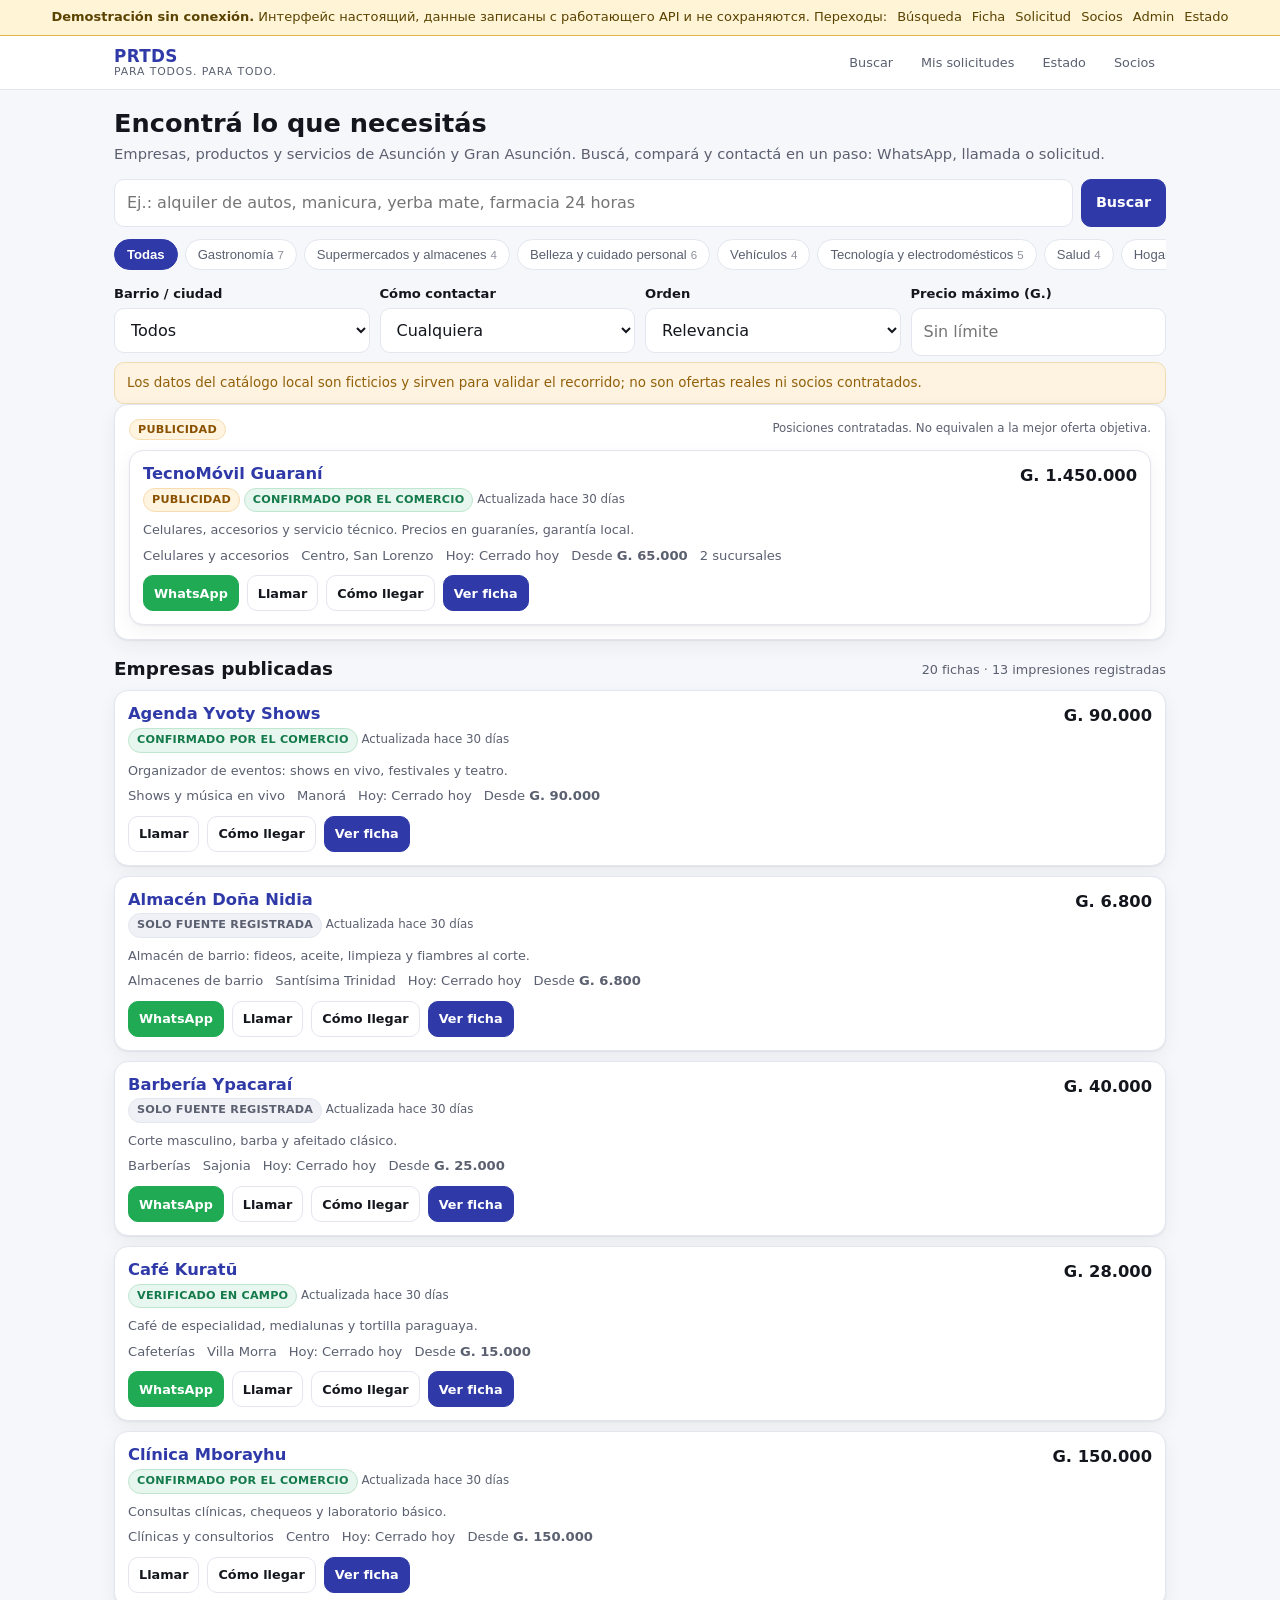
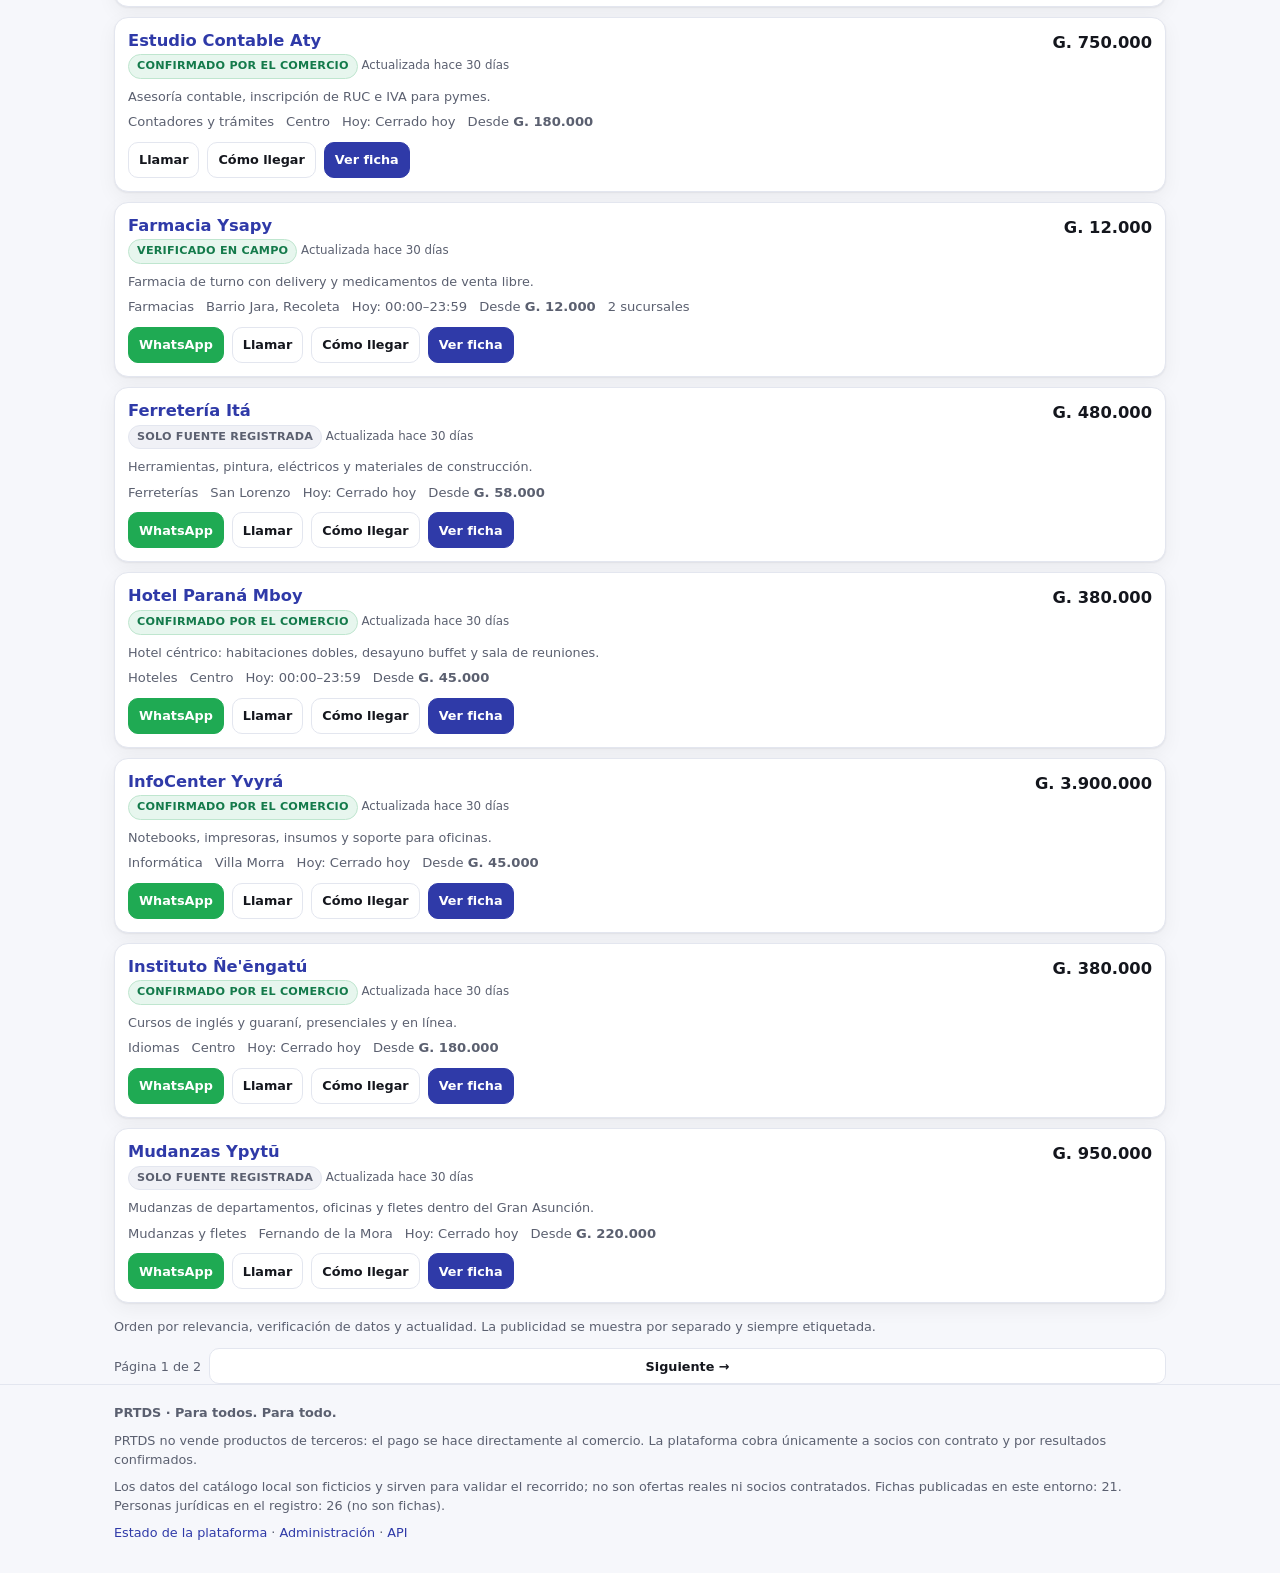
==== docs/demo/index.html @ af6087e8 "docs/demo: собранное офлайн-демо шести экранов (открывается в браузере без сервера) Просмотрщик Aren" ====
<!doctype html>
<html lang="es-PY">
<head>
  <meta charset="utf-8" />
  <meta name="viewport" content="width=device-width, initial-scale=1, viewport-fit=cover" />
  <title>PRTDS — Buscá empresas, productos y servicios en Paraguay</title>
  <meta name="description" content="Buscador de empresas, productos y servicios en Asunción y Gran Asunción. Contactá por WhatsApp, llamá o enviá una solicitud en un paso." />
  <meta name="theme-color" content="#2f3aa8" />
  <style>
/* PRTDS — mobile-first stylesheet (vanilla CSS, no build step).
   Concept §02/§13.3: the card must work on a narrow screen and load fast on
   mobile internet, with clear actions: WhatsApp, call, route, site, offer. */

:root {
  --bg: #f6f7fb;
  --surface: #ffffff;
  --ink: #14161d;
  --ink-soft: #5b6070;
  --line: #e3e6ef;
  --brand: #2f3aa8;
  --brand-soft: #eceefc;
  --accent: #d97706;
  --whatsapp: #1faa53;
  --danger: #b4232a;
  --danger-soft: #fdecec;
  --ok: #147a4b;
  --ok-soft: #e7f6ee;
  --warn: #92600a;
  --warn-soft: #fdf3e0;
  --radius: 14px;
  --radius-sm: 10px;
  --shadow: 0 1px 2px rgba(20, 22, 29, 0.06), 0 6px 20px rgba(20, 22, 29, 0.05);
  --max: 1080px;
}

* { box-sizing: border-box; }

html { -webkit-text-size-adjust: 100%; }

body {
  margin: 0;
  background: var(--bg);
  color: var(--ink);
  font-family: system-ui, -apple-system, "Segoe UI", Roboto, "Helvetica Neue", Arial, sans-serif;
  font-size: 16px;
  line-height: 1.5;
}

a { color: var(--brand); text-decoration: none; }
a:hover { text-decoration: underline; }

h1, h2, h3 { line-height: 1.2; margin: 0 0 .5rem; }
h1 { font-size: 1.5rem; }
h2 { font-size: 1.15rem; }
h3 { font-size: 1rem; }

p { margin: 0 0 .75rem; }

code, .mono { font-family: ui-monospace, SFMono-Regular, Menlo, Consolas, monospace; font-size: .85em; }

/* ---------- layout ---------- */
.wrap { max-width: var(--max); margin: 0 auto; padding: 0 14px; }

.topbar {
  position: sticky; top: 0; z-index: 20;
  background: rgba(255, 255, 255, .96);
  backdrop-filter: blur(8px);
  border-bottom: 1px solid var(--line);
}
.topbar-inner { display: flex; align-items: center; gap: 12px; padding: 10px 14px; max-width: var(--max); margin: 0 auto; }
.brand { display: flex; flex-direction: column; line-height: 1.1; }
.brand strong { font-size: 1.05rem; letter-spacing: .02em; }
.brand span { font-size: .68rem; color: var(--ink-soft); text-transform: uppercase; letter-spacing: .08em; }
.topnav { margin-left: auto; display: flex; gap: 6px; flex-wrap: wrap; }
.topnav a {
  font-size: .8rem; padding: 6px 10px; border-radius: 999px;
  color: var(--ink-soft); border: 1px solid transparent;
}
.topnav a:hover { background: var(--brand-soft); color: var(--brand); text-decoration: none; }

main { padding: 16px 0 56px; }

.grid { display: grid; gap: 14px; }
.grid.two { grid-template-columns: 1fr; }
@media (min-width: 860px) {
  .grid.two { grid-template-columns: minmax(0, 1.55fr) minmax(0, 1fr); }
}

/* ---------- cards & surfaces ---------- */
.card {
  background: var(--surface);
  border: 1px solid var(--line);
  border-radius: var(--radius);
  padding: 14px;
  box-shadow: var(--shadow);
}
.card + .card { margin-top: 12px; }
.card h2 { display: flex; align-items: center; gap: 8px; flex-wrap: wrap; }

.muted { color: var(--ink-soft); font-size: .88rem; }
.small { font-size: .8rem; }
.tiny { font-size: .74rem; }
.right { text-align: right; }
.nowrap { white-space: nowrap; }

.notice {
  border-radius: var(--radius-sm);
  padding: 10px 12px;
  font-size: .84rem;
  border: 1px solid var(--line);
  background: var(--brand-soft);
  color: #26307d;
}
.notice.warn { background: var(--warn-soft); border-color: #f0dcb2; color: var(--warn); }
.notice.danger { background: var(--danger-soft); border-color: #f3c9cb; color: var(--danger); }
.notice.ok { background: var(--ok-soft); border-color: #bfe6cf; color: var(--ok); }

/* ---------- badges ---------- */
.badge {
  display: inline-flex; align-items: center; gap: 5px;
  font-size: .7rem; font-weight: 600; letter-spacing: .02em;
  padding: 3px 8px; border-radius: 999px;
  background: var(--brand-soft); color: var(--brand);
  border: 1px solid #d9ddf7;
  text-transform: uppercase;
}
.badge.ad { background: #fff4e0; color: #8a5200; border-color: #f6dcae; }
.badge.ok { background: var(--ok-soft); color: var(--ok); border-color: #bfe6cf; }
.badge.warn { background: var(--warn-soft); color: var(--warn); border-color: #f0dcb2; }
.badge.danger { background: var(--danger-soft); color: var(--danger); border-color: #f3c9cb; }
.badge.neutral { background: #f0f1f6; color: var(--ink-soft); border-color: var(--line); }

/* ---------- forms ---------- */
label { display: block; font-size: .82rem; font-weight: 600; margin-bottom: 4px; }
input[type="text"], input[type="search"], input[type="tel"], input[type="number"],
input[type="password"], select, textarea {
  width: 100%;
  padding: 11px 12px;
  border: 1px solid var(--line);
  border-radius: var(--radius-sm);
  background: #fff;
  font: inherit;
  color: inherit;
}
textarea { min-height: 88px; resize: vertical; }
input:focus, select:focus, textarea:focus {
  outline: 2px solid var(--brand); outline-offset: 1px; border-color: var(--brand);
}
.field { margin-bottom: 12px; }
.field-row { display: grid; gap: 10px; grid-template-columns: 1fr; }
@media (min-width: 620px) { .field-row.split { grid-template-columns: 1fr 1fr; } }

.checkbox { display: flex; gap: 9px; align-items: flex-start; font-weight: 400; font-size: .84rem; }
.checkbox input { width: 18px; height: 18px; margin-top: 2px; flex: none; }

.btn {
  display: inline-flex; align-items: center; justify-content: center; gap: 7px;
  padding: 11px 14px; border-radius: var(--radius-sm);
  border: 1px solid var(--line); background: #fff; color: var(--ink);
  font: inherit; font-weight: 600; font-size: .9rem; cursor: pointer;
  min-height: 44px; /* touch target */
}
.btn:hover { border-color: #c9cee0; text-decoration: none; }
.btn:disabled { opacity: .55; cursor: not-allowed; }
.btn.primary { background: var(--brand); border-color: var(--brand); color: #fff; }
.btn.primary:hover { background: #262f8c; }
.btn.whatsapp { background: var(--whatsapp); border-color: var(--whatsapp); color: #fff; }
.btn.whatsapp:hover { background: #1a9447; }
.btn.ghost { background: transparent; }
.btn.danger { background: #fff; border-color: #eec4c6; color: var(--danger); }
.btn.small { padding: 7px 10px; font-size: .8rem; min-height: 36px; }
.btn-row { display: flex; gap: 8px; flex-wrap: wrap; }
.btn-row .btn { flex: 1 1 auto; }

/* ---------- search ---------- */
.hero { padding: 18px 0 6px; }
.hero h1 { font-size: 1.6rem; margin-bottom: 4px; }
.hero .tagline { color: var(--ink-soft); font-size: .92rem; margin-bottom: 14px; }

.searchbar { display: flex; gap: 8px; }
.searchbar input { flex: 1; }
.searchbar .btn { flex: none; }

.chips { display: flex; gap: 7px; overflow-x: auto; padding: 12px 0 4px; scrollbar-width: thin; }
.chip {
  flex: none; padding: 7px 12px; border-radius: 999px;
  border: 1px solid var(--line); background: #fff; color: var(--ink-soft);
  font-size: .82rem; cursor: pointer; white-space: nowrap;
}
.chip[aria-pressed="true"] { background: var(--brand); border-color: var(--brand); color: #fff; font-weight: 600; }
.chip .count { opacity: .7; font-size: .72rem; margin-left: 4px; }

.filters { display: grid; gap: 10px; grid-template-columns: 1fr; margin-top: 10px; }
@media (min-width: 700px) { .filters { grid-template-columns: repeat(4, 1fr); } }

.result {
  display: block; background: var(--surface); border: 1px solid var(--line);
  border-radius: var(--radius); padding: 13px; box-shadow: var(--shadow);
  color: inherit;
}
.result:hover { border-color: #c9cee0; text-decoration: none; }
.result + .result { margin-top: 10px; }
.result-head { display: flex; align-items: flex-start; gap: 10px; }
.result-head h3 { margin: 0; font-size: 1.02rem; }
.result-meta { display: flex; flex-wrap: wrap; gap: 6px 12px; margin-top: 6px; color: var(--ink-soft); font-size: .82rem; }
.result-actions { display: flex; gap: 8px; margin-top: 10px; flex-wrap: wrap; }

/* ---------- offers / price ---------- */
.offer { border-top: 1px solid var(--line); padding: 12px 0; }
.offer:first-of-type { border-top: 0; }
.offer-head { display: flex; justify-content: space-between; gap: 12px; align-items: baseline; }
.price { font-weight: 700; font-size: 1.02rem; white-space: nowrap; }
.price s { color: var(--ink-soft); font-weight: 400; font-size: .84rem; margin-right: 6px; }
.breakdown { margin: 6px 0 0; padding: 0; list-style: none; font-size: .8rem; color: var(--ink-soft); }
.breakdown li { display: flex; justify-content: space-between; gap: 10px; }
.conditional { color: var(--warn); }

/* ---------- tables ---------- */
.table-wrap { overflow-x: auto; -webkit-overflow-scrolling: touch; }
table { width: 100%; border-collapse: collapse; font-size: .85rem; }
th, td { text-align: left; padding: 9px 10px; border-bottom: 1px solid var(--line); vertical-align: top; }
th { font-size: .74rem; text-transform: uppercase; letter-spacing: .04em; color: var(--ink-soft); background: #fafbfe; }
tbody tr:hover { background: #fafbfe; }
td.num, th.num { text-align: right; white-space: nowrap; font-variant-numeric: tabular-nums; }

/* ---------- lists ---------- */
.kv { display: grid; grid-template-columns: minmax(0, 1fr) minmax(0, 1.2fr); gap: 6px 12px; font-size: .86rem; }
.kv dt { color: var(--ink-soft); }
.kv dd { margin: 0; }

ul.clean { margin: 0; padding-left: 18px; }
ul.clean li { margin-bottom: 6px; }

/* ---------- timeline ---------- */
.timeline { list-style: none; margin: 0; padding: 0 0 0 18px; border-left: 2px solid var(--line); }
.timeline li { position: relative; padding: 0 0 14px 12px; }
.timeline li::before {
  content: ""; position: absolute; left: -25px; top: 5px;
  width: 10px; height: 10px; border-radius: 50%;
  background: #fff; border: 2px solid var(--line);
}
.timeline li.done::before { background: var(--ok); border-color: var(--ok); }
.timeline li.current::before { background: var(--brand); border-color: var(--brand); }
.timeline .when { color: var(--ink-soft); font-size: .76rem; }

/* ---------- tabs ---------- */
.tabs { display: flex; gap: 6px; border-bottom: 1px solid var(--line); margin-bottom: 14px; overflow-x: auto; }
.tabs button {
  border: 0; background: transparent; padding: 10px 12px; font: inherit; font-size: .88rem;
  color: var(--ink-soft); cursor: pointer; border-bottom: 2px solid transparent; white-space: nowrap;
}
.tabs button[aria-selected="true"] { color: var(--brand); border-bottom-color: var(--brand); font-weight: 600; }

/* ---------- metrics ---------- */
.metrics { display: grid; gap: 10px; grid-template-columns: repeat(2, 1fr); }
@media (min-width: 700px) { .metrics { grid-template-columns: repeat(4, 1fr); } }
.metric { background: #fafbfe; border: 1px solid var(--line); border-radius: var(--radius-sm); padding: 10px 12px; }
.metric .value { font-size: 1.25rem; font-weight: 700; font-variant-numeric: tabular-nums; }
.metric .label { font-size: .74rem; color: var(--ink-soft); text-transform: uppercase; letter-spacing: .04em; }
.metric .hint { font-size: .72rem; color: var(--ink-soft); margin-top: 3px; }

/* ---------- footer ---------- */
.footer { border-top: 1px solid var(--line); padding: 18px 0 30px; color: var(--ink-soft); font-size: .8rem; }
.footer .wrap { display: grid; gap: 8px; }

/* ---------- utilities ---------- */
.hidden { display: none !important; }
.stack > * + * { margin-top: 10px; }
.spread { display: flex; justify-content: space-between; gap: 10px; align-items: center; flex-wrap: wrap; }
.skeleton { background: linear-gradient(90deg, #eef0f6 25%, #f7f8fc 50%, #eef0f6 75%); background-size: 200% 100%; animation: shimmer 1.2s infinite; border-radius: 8px; height: 14px; }
@keyframes shimmer { 0% { background-position: 200% 0; } 100% { background-position: -200% 0; } }
.error { color: var(--danger); font-size: .84rem; }


/* ---- aviso de demostración sin conexión ---- */
.offline-banner{position:sticky;top:0;z-index:60;background:#fff4d6;border-bottom:1px solid #e0b64a;
  color:#5a4300;font:13px/1.45 system-ui,sans-serif;padding:8px 14px;text-align:center}
.offline-banner strong{font-weight:700}
.offline-banner a{color:#5a4300}

</style>
</head>
<body>
<div class="offline-banner"><strong>Demostración sin conexión.</strong> Интерфейс настоящий, данные записаны с работающего API и не сохраняются. Переходы:<a href="index.html" style="margin-left:10px">Búsqueda</a><a href="empresa.html" style="margin-left:10px">Ficha</a><a href="solicitud.html" style="margin-left:10px">Solicitud</a><a href="socio.html" style="margin-left:10px">Socios</a><a href="admin.html" style="margin-left:10px">Admin</a><a href="salud.html" style="margin-left:10px">Estado</a></div>
  <header class="topbar">
    <div class="topbar-inner">
      <a class="brand" href="index.html">
        <strong>PRTDS</strong>
        <span>Para todos. Para todo.</span>
      </a>
      <nav class="topnav" aria-label="Secciones">
        <a href="index.html">Buscar</a>
        <a href="solicitud.html">Mis solicitudes</a>
        <a href="salud.html">Estado</a>
        <a href="socio.html">Socios</a>
      </nav>
    </div>
  </header>

  <main class="wrap">
    <section class="hero">
      <h1>Encontrá lo que necesitás</h1>
      <p class="tagline">
        Empresas, productos y servicios de Asunción y Gran Asunción. Buscá, compará y
        contactá en un paso: WhatsApp, llamada o solicitud.
      </p>

      <form class="searchbar" id="search-form" role="search" autocomplete="off">
        <label class="hidden" for="q">Buscar</label>
        <input
          id="q"
          name="q"
          type="search"
          placeholder="Ej.: alquiler de autos, manicura, yerba mate, farmacia 24 horas"
          inputmode="search"
        />
        <button class="btn primary" type="submit">Buscar</button>
      </form>

      <div class="chips" id="chips" aria-label="Categorías"></div>

      <div class="filters">
        <div>
          <label for="barrio">Barrio / ciudad</label>
          <select id="barrio"><option value="">Todos</option></select>
        </div>
        <div>
          <label for="channel">Cómo contactar</label>
          <select id="channel">
            <option value="">Cualquiera</option>
            <option value="whatsapp">WhatsApp</option>
            <option value="phone">Llamada</option>
            <option value="delivery">Con delivery</option>
            <option value="pickup">Retiro en local</option>
          </select>
        </div>
        <div>
          <label for="sort">Orden</label>
          <select id="sort">
            <option value="relevance">Relevancia</option>
            <option value="name">Nombre A–Z</option>
            <option value="recent">Publicadas recientemente</option>
            <option value="price_asc">Precio más bajo</option>
          </select>
        </div>
        <div>
          <label for="max_price">Precio máximo (G.)</label>
          <input id="max_price" type="number" min="0" step="1000" placeholder="Sin límite" />
        </div>
      </div>
    </section>

    <div id="notice" class="stack"></div>

    <section id="sponsored" class="stack" aria-live="polite"></section>

    <section class="spread" id="results-header" style="margin: 18px 0 10px">
      <h2 style="margin:0" id="results-title">Resultados</h2>
      <span class="muted small" id="results-count"></span>
    </section>

    <section id="results" class="stack" aria-live="polite"></section>

    <p class="muted small" id="ranking-note" style="margin-top:14px"></p>
    <div id="pager" class="btn-row" style="margin-top:12px"></div>
  </main>

  <footer class="footer">
    <div class="wrap">
      <strong>PRTDS · Para todos. Para todo.</strong>
      <p style="margin:0">
        PRTDS no vende productos de terceros: el pago se hace directamente al comercio.
        La plataforma cobra únicamente a socios con contrato y por resultados confirmados.
      </p>
      <p style="margin:0" id="footer-notice"></p>
      <p style="margin:0">
        <a href="salud.html">Estado de la plataforma</a> ·
        <a href="admin.html">Administración</a> ·
        <a href="https://github.com/bestdeejay-design/prtds/pull/1" rel="noopener">API</a>
      </p>
    </div>
  </footer>
<script>
const SNAPSHOT = {"GET /api/meta/status":{"status":200,"body":{"slice":"corte-1: funnel de punta a punta","app_env":"development","catalog":{"legal_entities_in_registry":26,"company_records_total":23,"published_cards":21,"by_status":{"draft":1,"published":21,"staging":1},"warning_es":"Personas jurídicas en el registro ≠ fichas publicadas y operativas."},"economics":{"company_id":null,"since":null,"until":null,"currency":"PYG","gmv_pyg":900000,"gmv_display":"G. 900.000","prtds_revenue_pyg":63000,"prtds_revenue_display":"G. 63.000","contribution_margin_pyg":43000,"contribution_margin_display":"G. 43.000","flagged_negative_margin_pyg":0,"flagged_negative_margin_display":"G. 0","flagged_commission_pyg":0,"avg_margin_per_operation_pyg":8600,"settlements_by_status":{"pending":5},"counters":{"leads_total":5,"confirmed_sales":5,"repeat_purchases":0,"new_customers_with_phone":4},"acquisition":{"spend_pyg":0,"spend_display":"G. 0","cost_per_lead_pyg":null,"cost_per_confirmed_sale_pyg":null},"alerts":[{"code":"negative_contribution_margin","count":0,"message_es":"Operaciones con margen de contribución no positivo: requieren renegociación antes de escalar."},{"code":"no_contract_basis","count":0,"message_es":"Ventas confirmadas sin contrato: ingreso cero. Oportunidad comercial, no un cobro pendiente."}],"warning_es":"GMV del comercio ≠ ingreso de PRTDS."},"pending_verification_es":["Auditoría read-only de producción (Neon, Render, Cloudflare).","Proveedores verificados de tipo de cambio y clima.","Identidad real de usuarios y socios (no tokens de demostración).","Integración POS/feed con cadenas grandes.","Análisis jurídico de bonos, cashback y productos financieros."],"demo_data_notice_es":"Los datos del catálogo local son ficticios y sirven para validar el recorrido; no son ofertas reales ni socios contratados."}},"GET /api/categories":{"status":200,"body":{"categories":[{"id":"cat_1a1bd20700a7371bcf964","slug":"gastronomia","name_es":"Gastronomía","name_ru":"Гастрономия","description_es":null,"icon":"food","default_intent":"whatsapp","is_active":true,"sort_order":10,"published_companies":7,"published_companies_own":0,"children":[{"id":"cat_1a1bd20700cf291cf6ea5","slug":"restaurantes","name_es":"Restaurantes","name_ru":"Рестораны","description_es":null,"icon":null,"default_intent":"whatsapp","is_active":true,"sort_order":11,"published_companies":2,"published_companies_own":2,"children":[]},{"id":"cat_1a1bd20700c06eaab0ad8","slug":"cafeterias","name_es":"Cafeterías","name_ru":"Кофейни","description_es":null,"icon":null,"default_intent":"whatsapp","is_active":true,"sort_order":12,"published_companies":2,"published_companies_own":2,"children":[]},{"id":"cat_1a1bd20700c8689f5f309","slug":"delivery-comida","name_es":"Delivery de comida","name_ru":"Доставка еды","description_es":null,"icon":null,"default_intent":"whatsapp","is_active":true,"sort_order":13,"published_companies":3,"published_companies_own":3,"children":[]},{"id":"cat_1a1bd20700d1e61a8d280","slug":"bares","name_es":"Bares y cervecerías","name_ru":"Бары","description_es":null,"icon":null,"default_intent":"whatsapp","is_active":true,"sort_order":14,"published_companies":0,"published_companies_own":0,"children":[]}]},{"id":"cat_1a1bd20700d9c85ba5faa","slug":"supermercados","name_es":"Supermercados y almacenes","name_ru":"Супермаркеты и магазины","description_es":null,"icon":"cart","default_intent":"whatsapp","is_active":true,"sort_order":20,"published_companies":4,"published_companies_own":0,"children":[{"id":"cat_1a1bd20700e9bfe2f3698","slug":"supermercados-cadena","name_es":"Supermercados","name_ru":"Супермаркеты","description_es":null,"icon":null,"default_intent":"whatsapp","is_active":true,"sort_order":21,"published_companies":2,"published_companies_own":2,"children":[]},{"id":"cat_1a1bd20700e59bd7dd77c","slug":"almacenes","name_es":"Almacenes de barrio","name_ru":"Продуктовые лавки","description_es":null,"icon":null,"default_intent":"whatsapp","is_active":true,"sort_order":22,"published_companies":2,"published_companies_own":2,"children":[]},{"id":"cat_1a1bd20700ec7ebc1a90f","slug":"bebidas","name_es":"Bebidas y licorerías","name_ru":"Напитки","description_es":null,"icon":null,"default_intent":"whatsapp","is_active":true,"sort_order":23,"published_companies":0,"published_companies_own":0,"children":[]}]},{"id":"cat_1a1bd20700f10582e9740","slug":"belleza","name_es":"Belleza y cuidado personal","name_ru":"Красота и уход","description_es":null,"icon":"sparkles","default_intent":"booking","is_active":true,"sort_order":30,"published_companies":6,"published_companies_own":0,"children":[{"id":"cat_1a1bd20700fcd00208b16","slug":"peluquerias","name_es":"Peluquerías","name_ru":"Парикмахерские","description_es":null,"icon":null,"default_intent":"whatsapp","is_active":true,"sort_order":31,"published_companies":2,"published_companies_own":2,"children":[]},{"id":"cat_1a1bd20700f4afd3404ff","slug":"manicura","name_es":"Manicura y uñas","name_ru":"Маникюр","description_es":null,"icon":null,"default_intent":"whatsapp","is_active":true,"sort_order":32,"published_companies":2,"published_companies_own":2,"children":[]},{"id":"cat_1a1bd20700f2a29357b8b","slug":"barberias","name_es":"Barberías","name_ru":"Барбершопы","description_es":null,"icon":null,"default_intent":"whatsapp","is_active":true,"sort_order":33,"published_companies":2,"published_companies_own":2,"children":[]},{"id":"cat_1a1bd20701003a174c3ba","slug":"spa","name_es":"Spa y masajes","name_ru":"Спа и массаж","description_es":null,"icon":null,"default_intent":"whatsapp","is_active":true,"sort_order":34,"published_companies":0,"published_companies_own":0,"children":[]}]},{"id":"cat_1a1bd207010ff247b0184","slug":"vehiculos","name_es":"Vehículos","name_ru":"Транспорт","description_es":null,"icon":"car","default_intent":"request","is_active":true,"sort_order":40,"published_companies":4,"published_companies_own":0,"children":[{"id":"cat_1a1bd207010b3f0280b47","slug":"alquiler-vehiculos","name_es":"Alquiler de vehículos","name_ru":"Аренда авто","description_es":null,"icon":null,"default_intent":"whatsapp","is_active":true,"sort_order":41,"published_companies":2,"published_companies_own":2,"children":[]},{"id":"cat_1a1bd20701197db4b69cd","slug":"taller-mecanico","name_es":"Talleres mecánicos","name_ru":"Автосервис","description_es":null,"icon":null,"default_intent":"whatsapp","is_active":true,"sort_order":42,"published_companies":2,"published_companies_own":2,"children":[]},{"id":"cat_1a1bd207011dc620ceb81","slug":"repuestos","name_es":"Repuestos y accesorios","name_ru":"Запчасти","description_es":null,"icon":null,"default_intent":"whatsapp","is_active":true,"sort_order":43,"published_companies":0,"published_companies_own":0,"children":[]},{"id":"cat_1a1bd207011ae514e65a9","slug":"lavadero","name_es":"Lavaderos","name_ru":"Автомойки","description_es":null,"icon":null,"default_intent":"whatsapp","is_active":true,"sort_order":44,"published_companies":0,"published_companies_own":0,"children":[]}]},{"id":"cat_1a1bd2070111789b7e532","slug":"tecnologia","name_es":"Tecnología y electrodomésticos","name_ru":"Техника и электроника","description_es":null,"icon":"device","default_intent":"whatsapp","is_active":true,"sort_order":50,"published_companies":5,"published_companies_own":0,"children":[{"id":"cat_1a1bd207012545b958596","slug":"celulares","name_es":"Celulares y accesorios","name_ru":"Смартфоны","description_es":null,"icon":null,"default_intent":"whatsapp","is_active":true,"sort_order":51,"published_companies":2,"published_companies_own":2,"children":[]},{"id":"cat_1a1bd2070123eaafcc6de","slug":"informatica","name_es":"Informática","name_ru":"Компьютеры","description_es":null,"icon":null,"default_intent":"whatsapp","is_active":true,"sort_order":52,"published_companies":2,"published_companies_own":2,"children":[]},{"id":"cat_1a1bd207012bbe776ce49","slug":"electrodomesticos","name_es":"Electrodomésticos","name_ru":"Бытовая техника","description_es":null,"icon":null,"default_intent":"whatsapp","is_active":true,"sort_order":53,"published_companies":1,"published_companies_own":1,"children":[]}]},{"id":"cat_1a1bd207013b9a8ab7820","slug":"salud","name_es":"Salud","name_ru":"Здоровье","description_es":null,"icon":"health","default_intent":"call","is_active":true,"sort_order":60,"published_companies":4,"published_companies_own":0,"children":[{"id":"cat_1a1bd20701301836edcd3","slug":"farmacias","name_es":"Farmacias","name_ru":"Аптеки","description_es":null,"icon":null,"default_intent":"whatsapp","is_active":true,"sort_order":61,"published_companies":2,"published_companies_own":2,"children":[]},{"id":"cat_1a1bd207013349cedcdf3","slug":"clinicas","name_es":"Clínicas y consultorios","name_ru":"Клиники","description_es":null,"icon":null,"default_intent":"whatsapp","is_active":true,"sort_order":62,"published_companies":2,"published_companies_own":2,"children":[]},{"id":"cat_1a1bd207013805b46f783","slug":"odontologia","name_es":"Odontología","name_ru":"Стоматология","description_es":null,"icon":null,"default_intent":"whatsapp","is_active":true,"sort_order":63,"published_companies":0,"published_companies_own":0,"children":[]}]},{"id":"cat_1a1bd207014ea471d00f8","slug":"hogar","name_es":"Hogar y construcción","name_ru":"Дом и строительство","description_es":null,"icon":"home","default_intent":"whatsapp","is_active":true,"sort_order":70,"published_companies":2,"published_companies_own":0,"children":[{"id":"cat_1a1bd20701474a318f96f","slug":"ferreteria","name_es":"Ferreterías","name_ru":"Хозтовары","description_es":null,"icon":null,"default_intent":"whatsapp","is_active":true,"sort_order":71,"published_companies":2,"published_companies_own":2,"children":[]},{"id":"cat_1a1bd207014fd5869001f","slug":"muebles","name_es":"Muebles y decoración","name_ru":"Мебель","description_es":null,"icon":null,"default_intent":"whatsapp","is_active":true,"sort_order":72,"published_companies":0,"published_companies_own":0,"children":[]}]},{"id":"cat_1a1bd207014c37462bac4","slug":"educacion","name_es":"Educación","name_ru":"Образование","description_es":null,"icon":"book","default_intent":"request","is_active":true,"sort_order":80,"published_companies":2,"published_companies_own":0,"children":[{"id":"cat_1a1bd2070154fa6eb682e","slug":"idiomas","name_es":"Idiomas","name_ru":"Языки","description_es":null,"icon":null,"default_intent":"whatsapp","is_active":true,"sort_order":81,"published_companies":2,"published_companies_own":2,"children":[]},{"id":"cat_1a1bd207015647c1c93bc","slug":"apoyo-escolar","name_es":"Apoyo escolar","name_ru":"Репетиторы","description_es":null,"icon":null,"default_intent":"whatsapp","is_active":true,"sort_order":82,"published_companies":0,"published_companies_own":0,"children":[]}]},{"id":"cat_1a1bd207015f5414e3230","slug":"servicios","name_es":"Servicios profesionales","name_ru":"Услуги","description_es":null,"icon":"briefcase","default_intent":"request","is_active":true,"sort_order":90,"published_companies":4,"published_companies_own":0,"children":[{"id":"cat_1a1bd2070153654a2a2d5","slug":"contadores","name_es":"Contadores y trámites","name_ru":"Бухгалтерия","description_es":null,"icon":null,"default_intent":"whatsapp","is_active":true,"sort_order":91,"published_companies":2,"published_companies_own":2,"children":[]},{"id":"cat_1a1bd2070169a5c7c94d6","slug":"mudanzas","name_es":"Mudanzas y fletes","name_ru":"Переезды","description_es":null,"icon":null,"default_intent":"whatsapp","is_active":true,"sort_order":92,"published_companies":2,"published_companies_own":2,"children":[]},{"id":"cat_1a1bd2070160697f71037","slug":"abogados","name_es":"Abogados","name_ru":"Юристы","description_es":null,"icon":null,"default_intent":"whatsapp","is_active":true,"sort_order":93,"published_companies":0,"published_companies_own":0,"children":[]}]},{"id":"cat_1a1bd207016d96adac671","slug":"eventos","name_es":"Eventos y agenda","name_ru":"События и афиша","description_es":null,"icon":"ticket","default_intent":"request","is_active":true,"sort_order":100,"published_companies":2,"published_companies_own":0,"children":[{"id":"cat_1a1bd20701730506ad92c","slug":"shows","name_es":"Shows y música en vivo","name_ru":"Концерты","description_es":null,"icon":null,"default_intent":"whatsapp","is_active":true,"sort_order":101,"published_companies":2,"published_companies_own":2,"children":[]},{"id":"cat_1a1bd2070172cfdf4d239","slug":"teatro","name_es":"Teatro","name_ru":"Театр","description_es":null,"icon":null,"default_intent":"whatsapp","is_active":true,"sort_order":102,"published_companies":0,"published_companies_own":0,"children":[]}]},{"id":"cat_1a1bd207017306122d0af","slug":"turismo","name_es":"Turismo y alojamiento","name_ru":"Туризм и проживание","description_es":null,"icon":"bed","default_intent":"booking","is_active":true,"sort_order":110,"published_companies":2,"published_companies_own":0,"children":[{"id":"cat_1a1bd2070179f5a3278f2","slug":"hoteles","name_es":"Hoteles","name_ru":"Отели","description_es":null,"icon":null,"default_intent":"whatsapp","is_active":true,"sort_order":111,"published_companies":2,"published_companies_own":2,"children":[]},{"id":"cat_1a1bd207018e45dd2918b","slug":"excursiones","name_es":"Excursiones","name_ru":"Экскурсии","description_es":null,"icon":null,"default_intent":"whatsapp","is_active":true,"sort_order":112,"published_companies":0,"published_companies_own":0,"children":[]}]},{"id":"cat_1a1bd207018beb3064745","slug":"mascotas","name_es":"Mascotas","name_ru":"Животные","description_es":null,"icon":"paw","default_intent":"booking","is_active":true,"sort_order":120,"published_companies":3,"published_companies_own":0,"children":[{"id":"cat_1a1bd207018aa418a8080","slug":"veterinarias","name_es":"Veterinarias","name_ru":"Ветклиники","description_es":null,"icon":null,"default_intent":"whatsapp","is_active":true,"sort_order":121,"published_companies":2,"published_companies_own":2,"children":[]},{"id":"cat_1a1bd207018b703fe3d6c","slug":"pet-shops","name_es":"Pet shops","name_ru":"Зоомагазины","description_es":null,"icon":null,"default_intent":"whatsapp","is_active":true,"sort_order":122,"published_companies":1,"published_companies_own":1,"children":[]}]}]}},"GET /api/facets":{"status":200,"body":{"barrios":[{"name":"Centro","count":8},{"name":"Villa Morra","count":5},{"name":"Santísima Trinidad","count":2},{"name":"San Lorenzo","count":2},{"name":"Sajonia","count":2},{"name":"Recoleta","count":2},{"name":"Manorá","count":1},{"name":"Luque","count":1},{"name":"Las Mercedes","count":1},{"name":"Lambaré","count":1},{"name":"Fernando de la Mora","count":1},{"name":"Barrio Jara","count":1}],"cities":[{"name":"Asunción","count":22},{"name":"San Lorenzo","count":2},{"name":"Luque","count":1},{"name":"Lambaré","count":1},{"name":"Fernando de la Mora","count":1}],"channels":[{"code":"whatsapp","label_es":"WhatsApp"},{"code":"phone","label_es":"Llamada"},{"code":"delivery","label_es":"Delivery"},{"code":"pickup","label_es":"Retiro en local"}],"sorts":[{"code":"relevance","label_es":"Relevancia"},{"code":"name","label_es":"Nombre A–Z"},{"code":"recent","label_es":"Publicadas recientemente"},{"code":"price_asc","label_es":"Precio más bajo"}]}},"GET /api/search?limit=12":{"status":200,"body":{"total_organic":20,"total_sponsored":1,"query":{"q":null,"category":null,"barrio":null,"city":null,"channel":null,"min_price":null,"max_price":null,"sort":"relevance","page":1,"limit":12},"total":20,"page_count":2,"results":[{"id":"cmp_1a1bd20706214ca234645","slug":"agenda-yvoty-shows","display_name":"Agenda Yvoty Shows","short_description_es":"Organizador de eventos: shows en vivo, festivales y teatro.","brand":null,"category":"Shows y música en vivo","category_slug":"shows","barrios":["Manorá"],"cities":["Asunción"],"branch_count":1,"primary_branch":{"id":"br_1a1bd2070622b7ca89f35","name_es":"Oficina de producción","address_text":"Manorá, Asunción","barrio":"Manorá","city":"Asunción","district":"Asunción","latitude":-25.279,"longitude":-57.61,"map_url":"https://www.openstreetmap.org/?mlat=-25.279&mlon=-57.61#map=17/-25.279/-57.61","channels":{"whatsapp":null,"phone":"+595215551601","email":null,"website":null,"instagram":null},"contacts":[{"id":"ct_1a1bd207063e3f563d5ae","channel":"phone","value":"+595215551601","label_es":"Teléfono fijo","is_primary":true,"verified_at":"2026-11-08T15:46:22.088922+00:00","verification_level":"partner_confirmed"}],"opening_hours":{"mon":[["08:30","17:30"]],"tue":[["08:30","17:30"]],"wed":[["08:30","17:30"]],"thu":[["08:30","17:30"]],"fri":[["08:30","17:30"]]},"pickup_available":false,"delivery_available":false,"delivery_zone_es":null,"delivery_fee_display":null,"freshness":{"observed_at":"2026-11-08T15:46:22.088922+00:00","verified_at":"2026-11-08T15:46:22.088922+00:00","verification_level":"partner_confirmed","is_stale":false,"source":"OpenStreetMap contributors"}},"offers_preview":[{"id":"off_1a1bd207064b96ef2474a","title_es":"Entrada general — show en vivo","description_es":null,"sku":"AY-ENT-GEN","barcode":null,"unit":"entrada","currency":"PYG","availability_status":"in_stock","price":{"currency":"PYG","base_price":90000,"base_price_display":"G. 90.000","seller_discount":0,"confirmed_benefits":0,"delivery_fee":0,"pickup_fee":0,"charges":0,"effective_total":90000,"effective_total_display":"G. 90.000","potential_cashback":0,"potential_cashback_display":"G. 0","potential_cashback_conditional":true,"rule_provenance":[]},"price_display":"G. 90.000","base_price_display":"G. 90.000","attributes":{"demo":true},"freshness":{"observed_at":"2026-11-08T15:46:22.088922+00:00","valid_until":"2026-12-08T15:46:22.088922+00:00","is_stale":false,"verification_level":"partner_confirmed","source":"Aportado por el comercio (demo)"}},{"id":"off_1a1bd2070643dcd1eb2c9","title_es":"Entrada sector preferencial","description_es":null,"sku":"AY-ENT-PRE","barcode":null,"unit":"entrada","currency":"PYG","availability_status":"in_stock","price":{"currency":"PYG","base_price":180000,"base_price_display":"G. 180.000","seller_discount":0,"confirmed_benefits":0,"delivery_fee":0,"pickup_fee":0,"charges":0,"effective_total":180000,"effective_total_display":"G. 180.000","potential_cashback":0,"potential_cashback_display":"G. 0","potential_cashback_conditional":true,"rule_provenance":[]},"price_display":"G. 180.000","base_price_display":"G. 180.000","attributes":{"demo":true},"freshness":{"observed_at":"2026-11-08T15:46:22.088922+00:00","valid_until":"2026-12-08T15:46:22.088922+00:00","is_stale":false,"verification_level":"partner_confirmed","source":"Aportado por el comercio (demo)"}},{"id":"off_1a1bd207064f59feefb1e","title_es":"Entrada gratuita — evento cultural","description_es":null,"sku":"AY-ENT-LIB","barcode":null,"unit":"entrada","currency":"PYG","availability_status":"seasonal","price":{"currency":"PYG","base_price":0,"base_price_display":"G. 0","seller_discount":0,"confirmed_benefits":0,"delivery_fee":0,"pickup_fee":0,"charges":0,"effective_total":0,"effective_total_display":"G. 0","potential_cashback":0,"potential_cashback_display":"G. 0","potential_cashback_conditional":true,"rule_provenance":[]},"price_display":"G. 0","base_price_display":"G. 0","attributes":{"demo":true},"freshness":{"observed_at":"2026-11-08T15:46:22.088922+00:00","valid_until":"2026-12-08T15:46:22.088922+00:00","is_stale":false,"verification_level":"partner_confirmed","source":"Aportado por el comercio (demo)"}}],"min_price_display":"G. 90.000","verification_level":"partner_confirmed","is_promoted":false,"promotion_label_es":null,"published_at":"2026-11-05T21:46:22.088922+00:00","url":"/empresa/agenda-yvoty-shows"},{"id":"cmp_1a1bd207036994f414c9f","slug":"almacen-dona-nidia","display_name":"Almacén Doña Nidia","short_description_es":"Almacén de barrio: fideos, aceite, limpieza y fiambres al corte.","brand":null,"category":"Almacenes de barrio","category_slug":"almacenes","barrios":["Santísima Trinidad"],"cities":["Asunción"],"branch_count":1,"primary_branch":{"id":"br_1a1bd2070373a0d53fd5c","name_es":"Local Trinidad","address_text":"Santísima Trinidad, Asunción","barrio":"Santísima Trinidad","city":"Asunción","district":"Asunción","latitude":-25.2671,"longitude":-57.6202,"map_url":"https://www.openstreetmap.org/?mlat=-25.2671&mlon=-57.6202#map=17/-25.2671/-57.6202","channels":{"whatsapp":"+595981555401","phone":"+595981555401","email":null,"website":null,"instagram":null},"contacts":[{"id":"ct_1a1bd207037c698cfa024","channel":"whatsapp","value":"+595981555401","label_es":"WhatsApp del local","is_primary":true,"verified_at":null,"verification_level":"source_only"},{"id":"ct_1a1bd2070373b686181f5","channel":"phone","value":"+595981555401","label_es":"Teléfono fijo","is_primary":false,"verified_at":null,"verification_level":"source_only"}],"opening_hours":{"mon":[["08:00","12:00"],["15:00","20:00"]],"tue":[["08:00","12:00"],["15:00","20:00"]],"wed":[["08:00","12:00"],["15:00","20:00"]],"thu":[["08:00","12:00"],["15:00","20:00"]],"fri":[["08:00","12:00"],["15:00","20:00"]],"sat":[["08:00","13:00"]]},"pickup_available":true,"delivery_available":false,"delivery_zone_es":null,"delivery_fee_display":null,"freshness":{"observed_at":"2026-11-08T15:46:22.088922+00:00","verified_at":"2026-11-08T15:46:22.088922+00:00","verification_level":"source_only","is_stale":false,"source":"OpenStreetMap contributors"}},"offers_preview":[{"id":"off_1a1bd207038f8b8893edb","title_es":"Fideos secos 500 g","description_es":null,"sku":"DN-FID-500","barcode":null,"unit":"paquete","currency":"PYG","availability_status":"in_stock","price":{"currency":"PYG","base_price":6800,"base_price_display":"G. 6.800","seller_discount":0,"confirmed_benefits":0,"delivery_fee":0,"pickup_fee":0,"charges":0,"effective_total":6800,"effective_total_display":"G. 6.800","potential_cashback":0,"potential_cashback_display":"G. 0","potential_cashback_conditional":true,"rule_provenance":[]},"price_display":"G. 6.800","base_price_display":"G. 6.800","attributes":{"demo":true},"freshness":{"observed_at":"2026-11-08T15:46:22.088922+00:00","valid_until":"2026-12-08T15:46:22.088922+00:00","is_stale":false,"verification_level":"source_only","source":"Aportado por el comercio (demo)"}},{"id":"off_1a1bd20703852ad3e8d3d","title_es":"Gaseosa 2 L (segunda marca)","description_es":null,"sku":"DN-GAS-2L","barcode":null,"unit":"botella","currency":"PYG","availability_status":"in_stock","price":{"currency":"PYG","base_price":7500,"base_price_display":"G. 7.500","seller_discount":0,"confirmed_benefits":0,"delivery_fee":0,"pickup_fee":0,"charges":0,"effective_total":7500,"effective_total_display":"G. 7.500","potential_cashback":0,"potential_cashback_display":"G. 0","potential_cashback_conditional":true,"rule_provenance":[]},"price_display":"G. 7.500","base_price_display":"G. 7.500","attributes":{"demo":true},"freshness":{"observed_at":"2026-11-08T15:46:22.088922+00:00","valid_until":"2026-12-08T15:46:22.088922+00:00","is_stale":false,"verification_level":"source_only","source":"Aportado por el comercio (demo)"}},{"id":"off_1a1bd207039a726434f50","title_es":"Jamón cocido (por kg)","description_es":null,"sku":"DN-JAM-KG","barcode":null,"unit":"kg","currency":"PYG","availability_status":"on_request","price":{"currency":"PYG","base_price":62000,"base_price_display":"G. 62.000","seller_discount":0,"confirmed_benefits":0,"delivery_fee":0,"pickup_fee":0,"charges":0,"effective_total":62000,"effective_total_display":"G. 62.000","potential_cashback":0,"potential_cashback_display":"G. 0","potential_cashback_conditional":true,"rule_provenance":[]},"price_display":"G. 62.000","base_price_display":"G. 62.000","attributes":{"demo":true},"freshness":{"observed_at":"2026-11-08T15:46:22.088922+00:00","valid_until":"2026-12-08T15:46:22.088922+00:00","is_stale":false,"verification_level":"source_only","source":"Aportado por el comercio (demo)"}}],"min_price_display":"G. 6.800","verification_level":"source_only","is_promoted":false,"promotion_label_es":null,"published_at":"2026-11-05T21:46:22.088922+00:00","url":"/empresa/almacen-dona-nidia"},{"id":"cmp_1a1bd20704112a4f1548b","slug":"barberia-ypacarai","display_name":"Barbería Ypacaraí","short_description_es":"Corte masculino, barba y afeitado clásico.","brand":null,"category":"Barberías","category_slug":"barberias","barrios":["Sajonia"],"cities":["Asunción"],"branch_count":1,"primary_branch":{"id":"br_1a1bd2070414937515767","name_es":"Local Sajonia","address_text":"Sajonia, Asunción","barrio":"Sajonia","city":"Asunción","district":"Asunción","latitude":-25.3039,"longitude":-57.654,"map_url":"https://www.openstreetmap.org/?mlat=-25.3039&mlon=-57.654#map=17/-25.3039/-57.654","channels":{"whatsapp":"+595983555701","phone":"+595983555701","email":null,"website":null,"instagram":null},"contacts":[{"id":"ct_1a1bd2070426df6d0e623","channel":"whatsapp","value":"+595983555701","label_es":"WhatsApp del local","is_primary":true,"verified_at":null,"verification_level":"source_only"},{"id":"ct_1a1bd2070425069287058","channel":"phone","value":"+595983555701","label_es":"Teléfono fijo","is_primary":false,"verified_at":null,"verification_level":"source_only"}],"opening_hours":{"tue":[["09:00","19:00"]],"wed":[["09:00","19:00"]],"thu":[["09:00","19:00"]],"fri":[["09:00","19:00"]],"sat":[["09:00","19:00"]]},"pickup_available":true,"delivery_available":false,"delivery_zone_es":null,"delivery_fee_display":null,"freshness":{"observed_at":"2026-11-08T15:46:22.088922+00:00","verified_at":"2026-11-08T15:46:22.088922+00:00","verification_level":"source_only","is_stale":false,"source":"OpenStreetMap contributors"}},"offers_preview":[{"id":"off_1a1bd207043ce9ff471fc","title_es":"Corte masculino","description_es":null,"sku":"BY-COR-MAS","barcode":null,"unit":"servicio","currency":"PYG","availability_status":"in_stock","price":{"currency":"PYG","base_price":40000,"base_price_display":"G. 40.000","seller_discount":0,"confirmed_benefits":0,"delivery_fee":0,"pickup_fee":0,"charges":0,"effective_total":40000,"effective_total_display":"G. 40.000","potential_cashback":0,"potential_cashback_display":"G. 0","potential_cashback_conditional":true,"rule_provenance":[]},"price_display":"G. 40.000","base_price_display":"G. 40.000","attributes":{"demo":true},"freshness":{"observed_at":"2026-11-08T15:46:22.088922+00:00","valid_until":"2026-12-08T15:46:22.088922+00:00","is_stale":false,"verification_level":"source_only","source":"Aportado por el comercio (demo)"}},{"id":"off_1a1bd2070439bde7dd8cd","title_es":"Arreglo de barba","description_es":null,"sku":"BY-BAR-ARR","barcode":null,"unit":"servicio","currency":"PYG","availability_status":"in_stock","price":{"currency":"PYG","base_price":25000,"base_price_display":"G. 25.000","seller_discount":0,"confirmed_benefits":0,"delivery_fee":0,"pickup_fee":0,"charges":0,"effective_total":25000,"effective_total_display":"G. 25.000","potential_cashback":0,"potential_cashback_display":"G. 0","potential_cashback_conditional":true,"rule_provenance":[]},"price_display":"G. 25.000","base_price_display":"G. 25.000","attributes":{"demo":true},"freshness":{"observed_at":"2026-11-08T15:46:22.088922+00:00","valid_until":"2026-12-08T15:46:22.088922+00:00","is_stale":false,"verification_level":"source_only","source":"Aportado por el comercio (demo)"}},{"id":"off_1a1bd2070432159e35cf5","title_es":"Corte + barba","description_es":null,"sku":"BY-COM-CB","barcode":null,"unit":"combo","currency":"PYG","availability_status":"in_stock","price":{"currency":"PYG","base_price":58000,"base_price_display":"G. 58.000","seller_discount":0,"confirmed_benefits":0,"delivery_fee":0,"pickup_fee":0,"charges":0,"effective_total":58000,"effective_total_display":"G. 58.000","potential_cashback":0,"potential_cashback_display":"G. 0","potential_cashback_conditional":true,"rule_provenance":[]},"price_display":"G. 58.000","base_price_display":"G. 58.000","attributes":{"demo":true},"freshness":{"observed_at":"2026-11-08T15:46:22.088922+00:00","valid_until":"2026-12-08T15:46:22.088922+00:00","is_stale":false,"verification_level":"source_only","source":"Aportado por el comercio (demo)"}}],"min_price_display":"G. 25.000","verification_level":"source_only","is_promoted":false,"promotion_label_es":null,"published_at":"2026-11-05T21:46:22.088922+00:00","url":"/empresa/barberia-ypacarai"},{"id":"cmp_1a1bd2070283bdb213ee2","slug":"cafe-kuratuu","display_name":"Café Kuratũ","short_description_es":"Café de especialidad, medialunas y tortilla paraguaya.","brand":"Café Kuratũ","category":"Cafeterías","category_slug":"cafeterias","barrios":["Villa Morra"],"cities":["Asunción"],"branch_count":1,"primary_branch":{"id":"br_1a1bd207029da20b8fd66","name_es":"Local Villa Morra","address_text":"Villa Morra, Asunción","barrio":"Villa Morra","city":"Asunción","district":"Asunción","latitude":-25.2989,"longitude":-57.5869,"map_url":"https://www.openstreetmap.org/?mlat=-25.2989&mlon=-57.5869#map=17/-25.2989/-57.5869","channels":{"whatsapp":"+595215550201","phone":"+595215550201","email":null,"website":null,"instagram":null},"contacts":[{"id":"ct_1a1bd2070292ac421a696","channel":"whatsapp","value":"+595215550201","label_es":"WhatsApp del local","is_primary":true,"verified_at":"2026-11-08T15:46:22.088922+00:00","verification_level":"field_verified"},{"id":"ct_1a1bd20702a5b8fc529fb","channel":"phone","value":"+595215550201","label_es":"Teléfono fijo","is_primary":false,"verified_at":"2026-11-08T15:46:22.088922+00:00","verification_level":"field_verified"}],"opening_hours":{"mon":[["08:00","12:00"],["15:00","20:00"]],"tue":[["08:00","12:00"],["15:00","20:00"]],"wed":[["08:00","12:00"],["15:00","20:00"]],"thu":[["08:00","12:00"],["15:00","20:00"]],"fri":[["08:00","12:00"],["15:00","20:00"]],"sat":[["08:00","13:00"]]},"pickup_available":true,"delivery_available":false,"delivery_zone_es":null,"delivery_fee_display":null,"freshness":{"observed_at":"2026-11-08T15:46:22.088922+00:00","verified_at":"2026-11-08T15:46:22.088922+00:00","verification_level":"field_verified","is_stale":false,"source":"OpenStreetMap contributors"}},"offers_preview":[{"id":"off_1a1bd20702a204bca1cbe","title_es":"Café con leche + 3 medialunas","description_es":null,"sku":"CK-COM-01","barcode":null,"unit":"combo","currency":"PYG","availability_status":"in_stock","price":{"currency":"PYG","base_price":28000,"base_price_display":"G. 28.000","seller_discount":0,"confirmed_benefits":0,"delivery_fee":0,"pickup_fee":0,"charges":0,"effective_total":28000,"effective_total_display":"G. 28.000","potential_cashback":0,"potential_cashback_display":"G. 0","potential_cashback_conditional":true,"rule_provenance":[]},"price_display":"G. 28.000","base_price_display":"G. 28.000","attributes":{"demo":true},"freshness":{"observed_at":"2026-11-08T15:46:22.088922+00:00","valid_until":"2026-12-08T15:46:22.088922+00:00","is_stale":false,"verification_level":"field_verified","source":"Aportado por el comercio (demo)"}},{"id":"off_1a1bd20702b2e5c0d8bdf","title_es":"Tortilla paraguaya (porción)","description_es":null,"sku":"CK-TOR-01","barcode":null,"unit":"porción","currency":"PYG","availability_status":"in_stock","price":{"currency":"PYG","base_price":15000,"base_price_display":"G. 15.000","seller_discount":0,"confirmed_benefits":0,"delivery_fee":0,"pickup_fee":0,"charges":0,"effective_total":15000,"effective_total_display":"G. 15.000","potential_cashback":0,"potential_cashback_display":"G. 0","potential_cashback_conditional":true,"rule_provenance":[]},"price_display":"G. 15.000","base_price_display":"G. 15.000","attributes":{"demo":true},"freshness":{"observed_at":"2026-11-08T15:46:22.088922+00:00","valid_until":"2026-12-08T15:46:22.088922+00:00","is_stale":false,"verification_level":"field_verified","source":"Aportado por el comercio (demo)"}},{"id":"off_1a1bd20702bc0898612fc","title_es":"Café de especialidad 250 g (granos)","description_es":null,"sku":"CK-GRA-250","barcode":null,"unit":"paquete","currency":"PYG","availability_status":"on_request","price":{"currency":"PYG","base_price":68000,"base_price_display":"G. 68.000","seller_discount":0,"confirmed_benefits":0,"delivery_fee":0,"pickup_fee":0,"charges":0,"effective_total":68000,"effective_total_display":"G. 68.000","potential_cashback":0,"potential_cashback_display":"G. 0","potential_cashback_conditional":true,"rule_provenance":[]},"price_display":"G. 68.000","base_price_display":"G. 68.000","attributes":{"demo":true},"freshness":{"observed_at":"2026-11-08T15:46:22.088922+00:00","valid_until":"2026-12-08T15:46:22.088922+00:00","is_stale":false,"verification_level":"field_verified","source":"Aportado por el comercio (demo)"}}],"min_price_display":"G. 15.000","verification_level":"field_verified","is_promoted":false,"promotion_label_es":null,"published_at":"2026-11-05T21:46:22.088922+00:00","url":"/empresa/cafe-kuratuu"},{"id":"cmp_1a1bd2070582b8426dbc8","slug":"clinica-mborayhu","display_name":"Clínica Mborayhu","short_description_es":"Consultas clínicas, chequeos y laboratorio básico.","brand":null,"category":"Clínicas y consultorios","category_slug":"clinicas","barrios":["Centro"],"cities":["Asunción"],"branch_count":1,"primary_branch":{"id":"br_1a1bd207059b8520e826a","name_es":"Sede Asunción","address_text":"Centro, Asunción","barrio":"Centro","city":"Asunción","district":"Asunción","latitude":-25.3015,"longitude":-57.6295,"map_url":"https://www.openstreetmap.org/?mlat=-25.3015&mlon=-57.6295#map=17/-25.3015/-57.6295","channels":{"whatsapp":null,"phone":"+595215551301","email":null,"website":null,"instagram":null},"contacts":[{"id":"ct_1a1bd20705940f75715b5","channel":"phone","value":"+595215551301","label_es":"Teléfono fijo","is_primary":true,"verified_at":"2026-11-08T15:46:22.088922+00:00","verification_level":"partner_confirmed"}],"opening_hours":{"mon":[["08:00","12:00"],["15:00","20:00"]],"tue":[["08:00","12:00"],["15:00","20:00"]],"wed":[["08:00","12:00"],["15:00","20:00"]],"thu":[["08:00","12:00"],["15:00","20:00"]],"fri":[["08:00","12:00"],["15:00","20:00"]],"sat":[["08:00","13:00"]]},"pickup_available":true,"delivery_available":false,"delivery_zone_es":null,"delivery_fee_display":null,"freshness":{"observed_at":"2026-11-08T15:46:22.088922+00:00","verified_at":"2026-11-08T15:46:22.088922+00:00","verification_level":"partner_confirmed","is_stale":false,"source":"OpenStreetMap contributors"}},"offers_preview":[{"id":"off_1a1bd20705a22eb5ac585","title_es":"Consulta clínica","description_es":null,"sku":"CM-CON-CLI","barcode":null,"unit":"consulta","currency":"PYG","availability_status":"in_stock","price":{"currency":"PYG","base_price":150000,"base_price_display":"G. 150.000","seller_discount":0,"confirmed_benefits":0,"delivery_fee":0,"pickup_fee":0,"charges":0,"effective_total":150000,"effective_total_display":"G. 150.000","potential_cashback":0,"potential_cashback_display":"G. 0","potential_cashback_conditional":true,"rule_provenance":[]},"price_display":"G. 150.000","base_price_display":"G. 150.000","attributes":{"demo":true},"freshness":{"observed_at":"2026-11-08T15:46:22.088922+00:00","valid_until":"2026-12-08T15:46:22.088922+00:00","is_stale":false,"verification_level":"partner_confirmed","source":"Aportado por el comercio (demo)"}},{"id":"off_1a1bd20705b6ff1734967","title_es":"Chequeo básico + laboratorio","description_es":null,"sku":"CM-CHE-BAS","barcode":null,"unit":"estudio","currency":"PYG","availability_status":"on_request","price":{"currency":"PYG","base_price":450000,"base_price_display":"G. 450.000","seller_discount":0,"confirmed_benefits":0,"delivery_fee":0,"pickup_fee":0,"charges":0,"effective_total":450000,"effective_total_display":"G. 450.000","potential_cashback":0,"potential_cashback_display":"G. 0","potential_cashback_conditional":true,"rule_provenance":[]},"price_display":"G. 450.000","base_price_display":"G. 450.000","attributes":{"demo":true},"freshness":{"observed_at":"2026-11-08T15:46:22.088922+00:00","valid_until":"2026-12-08T15:46:22.088922+00:00","is_stale":false,"verification_level":"partner_confirmed","source":"Aportado por el comercio (demo)"}}],"min_price_display":"G. 150.000","verification_level":"partner_confirmed","is_promoted":false,"promotion_label_es":null,"published_at":"2026-11-05T21:46:22.088922+00:00","url":"/empresa/clinica-mborayhu"},{"id":"cmp_1a1bd2070654d1a05940d","slug":"estudio-contable-aty","display_name":"Estudio Contable Aty","short_description_es":"Asesoría contable, inscripción de RUC e IVA para pymes.","brand":null,"category":"Contadores y trámites","category_slug":"contadores","barrios":["Centro"],"cities":["Asunción"],"branch_count":1,"primary_branch":{"id":"br_1a1bd207065044a1b04a0","name_es":"Oficina Centro","address_text":"Centro, Asunción","barrio":"Centro","city":"Asunción","district":"Asunción","latitude":-25.302,"longitude":-57.641,"map_url":"https://www.openstreetmap.org/?mlat=-25.302&mlon=-57.641#map=17/-25.302/-57.641","channels":{"whatsapp":null,"phone":"+595215551701","email":null,"website":null,"instagram":null},"contacts":[{"id":"ct_1a1bd2070668f43137428","channel":"phone","value":"+595215551701","label_es":"Teléfono fijo","is_primary":true,"verified_at":"2026-11-08T15:46:22.088922+00:00","verification_level":"partner_confirmed"}],"opening_hours":{"mon":[["08:30","17:30"]],"tue":[["08:30","17:30"]],"wed":[["08:30","17:30"]],"thu":[["08:30","17:30"]],"fri":[["08:30","17:30"]]},"pickup_available":false,"delivery_available":false,"delivery_zone_es":null,"delivery_fee_display":null,"freshness":{"observed_at":"2026-11-08T15:46:22.088922+00:00","verified_at":"2026-11-08T15:46:22.088922+00:00","verification_level":"partner_confirmed","is_stale":false,"source":"OpenStreetMap contributors"}},"offers_preview":[{"id":"off_1a1bd207067870d8d1fcc","title_es":"Asesoría mensual para pyme","description_es":null,"sku":"AC-ASE-PYM","barcode":null,"unit":"mes","currency":"PYG","availability_status":"in_stock","price":{"currency":"PYG","base_price":750000,"base_price_display":"G. 750.000","seller_discount":0,"confirmed_benefits":0,"delivery_fee":0,"pickup_fee":0,"charges":0,"effective_total":750000,"effective_total_display":"G. 750.000","potential_cashback":0,"potential_cashback_display":"G. 0","potential_cashback_conditional":true,"rule_provenance":[]},"price_display":"G. 750.000","base_price_display":"G. 750.000","attributes":{"demo":true},"freshness":{"observed_at":"2026-11-08T15:46:22.088922+00:00","valid_until":"2026-12-08T15:46:22.088922+00:00","is_stale":false,"verification_level":"partner_confirmed","source":"Aportado por el comercio (demo)"}},{"id":"off_1a1bd2070677d4902113e","title_es":"Inscripción RUC (trámite completo)","description_es":null,"sku":"AC-RUC-INS","barcode":null,"unit":"trámite","currency":"PYG","availability_status":"in_stock","price":{"currency":"PYG","base_price":180000,"base_price_display":"G. 180.000","seller_discount":0,"confirmed_benefits":0,"delivery_fee":0,"pickup_fee":0,"charges":0,"effective_total":180000,"effective_total_display":"G. 180.000","potential_cashback":0,"potential_cashback_display":"G. 0","potential_cashback_conditional":true,"rule_provenance":[]},"price_display":"G. 180.000","base_price_display":"G. 180.000","attributes":{"demo":true},"freshness":{"observed_at":"2026-11-08T15:46:22.088922+00:00","valid_until":"2026-12-08T15:46:22.088922+00:00","is_stale":false,"verification_level":"partner_confirmed","source":"Aportado por el comercio (demo)"}}],"min_price_display":"G. 180.000","verification_level":"partner_confirmed","is_promoted":false,"promotion_label_es":null,"published_at":"2026-11-05T21:46:22.088922+00:00","url":"/empresa/estudio-contable-aty"},{"id":"cmp_1a1bd207054102aaaa70d","slug":"farmacia-ysapy","display_name":"Farmacia Ysapy","short_description_es":"Farmacia de turno con delivery y medicamentos de venta libre.","brand":"Ysapy","category":"Farmacias","category_slug":"farmacias","barrios":["Barrio Jara","Recoleta"],"cities":["Asunción"],"branch_count":2,"primary_branch":{"id":"br_1a1bd2070556922128cd3","name_es":"Farmacia Recoleta (24 h)","address_text":"Recoleta, Asunción","barrio":"Recoleta","city":"Asunción","district":"Asunción","latitude":-25.2862,"longitude":-57.6062,"map_url":"https://www.openstreetmap.org/?mlat=-25.2862&mlon=-57.6062#map=17/-25.2862/-57.6062","channels":{"whatsapp":"+595215551201","phone":"+595215551201","email":null,"website":null,"instagram":null},"contacts":[{"id":"ct_1a1bd207055008321ed7a","channel":"whatsapp","value":"+595215551201","label_es":"WhatsApp del local","is_primary":true,"verified_at":"2026-11-08T15:46:22.088922+00:00","verification_level":"field_verified"},{"id":"ct_1a1bd207055a5f0a0f3c8","channel":"phone","value":"+595215551201","label_es":"Teléfono fijo","is_primary":false,"verified_at":"2026-11-08T15:46:22.088922+00:00","verification_level":"field_verified"}],"opening_hours":{"mon":[["00:00","23:59"]],"tue":[["00:00","23:59"]],"wed":[["00:00","23:59"]],"thu":[["00:00","23:59"]],"fri":[["00:00","23:59"]],"sat":[["00:00","23:59"]],"sun":[["00:00","23:59"]]},"pickup_available":true,"delivery_available":true,"delivery_zone_es":"Recoleta, Centro, Villa Morra","delivery_fee_display":"G. 15.000","freshness":{"observed_at":"2026-11-08T15:46:22.088922+00:00","verified_at":"2026-11-08T15:46:22.088922+00:00","verification_level":"field_verified","is_stale":false,"source":"OpenStreetMap contributors"}},"offers_preview":[{"id":"off_1a1bd2070577f60e4ab6e","title_es":"Paracetamol 500 mg x 20","description_es":null,"sku":"FY-PAR-500","barcode":null,"unit":"caja","currency":"PYG","availability_status":"in_stock","price":{"currency":"PYG","base_price":12000,"base_price_display":"G. 12.000","seller_discount":0,"confirmed_benefits":0,"delivery_fee":0,"pickup_fee":0,"charges":0,"effective_total":12000,"effective_total_display":"G. 12.000","potential_cashback":0,"potential_cashback_display":"G. 0","potential_cashback_conditional":true,"rule_provenance":[]},"price_display":"G. 12.000","base_price_display":"G. 12.000","attributes":{"demo":true},"freshness":{"observed_at":"2026-11-08T15:46:22.088922+00:00","valid_until":"2026-12-08T15:46:22.088922+00:00","is_stale":false,"verification_level":"field_verified","source":"Aportado por el comercio (demo)"}},{"id":"off_1a1bd207057cf70089219","title_es":"Vitamina C efervescente","description_es":null,"sku":"FY-VIT-C","barcode":null,"unit":"tubo","currency":"PYG","availability_status":"in_stock","price":{"currency":"PYG","base_price":35000,"base_price_display":"G. 35.000","seller_discount":0,"confirmed_benefits":0,"delivery_fee":0,"pickup_fee":0,"charges":0,"effective_total":35000,"effective_total_display":"G. 35.000","potential_cashback":0,"potential_cashback_display":"G. 0","potential_cashback_conditional":true,"rule_provenance":[]},"price_display":"G. 35.000","base_price_display":"G. 35.000","attributes":{"demo":true},"freshness":{"observed_at":"2026-11-08T15:46:22.088922+00:00","valid_until":"2026-12-08T15:46:22.088922+00:00","is_stale":false,"verification_level":"field_verified","source":"Aportado por el comercio (demo)"}},{"id":"off_1a1bd207057251990832c","title_es":"Alcohol en gel 500 ml","description_es":null,"sku":"FY-ALC-500","barcode":null,"unit":"frasco","currency":"PYG","availability_status":"in_stock","price":{"currency":"PYG","base_price":22000,"base_price_display":"G. 22.000","seller_discount":0,"confirmed_benefits":0,"delivery_fee":0,"pickup_fee":0,"charges":0,"effective_total":22000,"effective_total_display":"G. 22.000","potential_cashback":0,"potential_cashback_display":"G. 0","potential_cashback_conditional":true,"rule_provenance":[]},"price_display":"G. 22.000","base_price_display":"G. 22.000","attributes":{"demo":true},"freshness":{"observed_at":"2026-11-08T15:46:22.088922+00:00","valid_until":"2026-12-08T15:46:22.088922+00:00","is_stale":false,"verification_level":"field_verified","source":"Aportado por el comercio (demo)"}}],"min_price_display":"G. 12.000","verification_level":"field_verified","is_promoted":false,"promotion_label_es":null,"published_at":"2026-11-05T21:46:22.088922+00:00","url":"/empresa/farmacia-ysapy"},{"id":"cmp_1a1bd20705bc652fa766b","slug":"ferreteria-ita","display_name":"Ferretería Itá","short_description_es":"Herramientas, pintura, eléctricos y materiales de construcción.","brand":null,"category":"Ferreterías","category_slug":"ferreteria","barrios":["San Lorenzo"],"cities":["San Lorenzo"],"branch_count":1,"primary_branch":{"id":"br_1a1bd20705cbd8f246dcd","name_es":"Depósito San Lorenzo","address_text":"San Lorenzo, San Lorenzo","barrio":"San Lorenzo","city":"San Lorenzo","district":"San Lorenzo","latitude":-25.3315,"longitude":-57.5282,"map_url":"https://www.openstreetmap.org/?mlat=-25.3315&mlon=-57.5282#map=17/-25.3315/-57.5282","channels":{"whatsapp":"+595215551401","phone":"+595215551401","email":null,"website":null,"instagram":null},"contacts":[{"id":"ct_1a1bd20705cbee0494d59","channel":"whatsapp","value":"+595215551401","label_es":"WhatsApp del local","is_primary":true,"verified_at":null,"verification_level":"source_only"},{"id":"ct_1a1bd20705c04e1c7e065","channel":"phone","value":"+595215551401","label_es":"Teléfono fijo","is_primary":false,"verified_at":null,"verification_level":"source_only"}],"opening_hours":{"mon":[["08:00","12:00"],["15:00","20:00"]],"tue":[["08:00","12:00"],["15:00","20:00"]],"wed":[["08:00","12:00"],["15:00","20:00"]],"thu":[["08:00","12:00"],["15:00","20:00"]],"fri":[["08:00","12:00"],["15:00","20:00"]],"sat":[["08:00","13:00"]]},"pickup_available":true,"delivery_available":true,"delivery_zone_es":"San Lorenzo, Fernando de la Mora","delivery_fee_display":"G. 40.000","freshness":{"observed_at":"2026-11-08T15:46:22.088922+00:00","verified_at":"2026-11-08T15:46:22.088922+00:00","verification_level":"source_only","is_stale":false,"source":"OpenStreetMap contributors"}},"offers_preview":[{"id":"off_1a1bd20705d53bf6d9a1f","title_es":"Taladro percutor 650 W","description_es":null,"sku":"FI-TAL-650","barcode":null,"unit":"unidad","currency":"PYG","availability_status":"in_stock","price":{"currency":"PYG","base_price":480000,"base_price_display":"G. 480.000","seller_discount":0,"confirmed_benefits":0,"delivery_fee":0,"pickup_fee":0,"charges":0,"effective_total":480000,"effective_total_display":"G. 480.000","potential_cashback":0,"potential_cashback_display":"G. 0","potential_cashback_conditional":true,"rule_provenance":[]},"price_display":"G. 480.000","base_price_display":"G. 480.000","attributes":{"demo":true},"freshness":{"observed_at":"2026-11-08T15:46:22.088922+00:00","valid_until":"2026-12-08T15:46:22.088922+00:00","is_stale":false,"verification_level":"source_only","source":"Aportado por el comercio (demo)"}},{"id":"off_1a1bd20705de3dca4c15e","title_es":"Juego de destornilladores (6 pzas)","description_es":null,"sku":"FI-DES-6","barcode":null,"unit":"juego","currency":"PYG","availability_status":"in_stock","price":{"currency":"PYG","base_price":65000,"base_price_display":"G. 65.000","seller_discount":0,"confirmed_benefits":0,"delivery_fee":0,"pickup_fee":0,"charges":0,"effective_total":65000,"effective_total_display":"G. 65.000","potential_cashback":0,"potential_cashback_display":"G. 0","potential_cashback_conditional":true,"rule_provenance":[]},"price_display":"G. 65.000","base_price_display":"G. 65.000","attributes":{"demo":true},"freshness":{"observed_at":"2026-11-08T15:46:22.088922+00:00","valid_until":"2026-12-08T15:46:22.088922+00:00","is_stale":false,"verification_level":"source_only","source":"Aportado por el comercio (demo)"}},{"id":"off_1a1bd20705e0ce874f767","title_es":"Cemento 50 kg","description_es":null,"sku":"FI-CEM-50","barcode":null,"unit":"bolsa","currency":"PYG","availability_status":"in_stock","price":{"currency":"PYG","base_price":58000,"base_price_display":"G. 58.000","seller_discount":0,"confirmed_benefits":0,"delivery_fee":0,"pickup_fee":0,"charges":0,"effective_total":58000,"effective_total_display":"G. 58.000","potential_cashback":0,"potential_cashback_display":"G. 0","potential_cashback_conditional":true,"rule_provenance":[]},"price_display":"G. 58.000","base_price_display":"G. 58.000","attributes":{"demo":true},"freshness":{"observed_at":"2026-11-08T15:46:22.088922+00:00","valid_until":"2026-12-08T15:46:22.088922+00:00","is_stale":false,"verification_level":"source_only","source":"Aportado por el comercio (demo)"}}],"min_price_display":"G. 58.000","verification_level":"source_only","is_promoted":false,"promotion_label_es":null,"published_at":"2026-11-05T21:46:22.088922+00:00","url":"/empresa/ferreteria-ita"},{"id":"cmp_1a1bd20706a5351c258b7","slug":"hotel-parana-mboy","display_name":"Hotel Paraná Mboy","short_description_es":"Hotel céntrico: habitaciones dobles, desayuno buffet y sala de reuniones.","brand":null,"category":"Hoteles","category_slug":"hoteles","barrios":["Centro"],"cities":["Asunción"],"branch_count":1,"primary_branch":{"id":"br_1a1bd20706bbd83d75b9e","name_es":"Hotel Centro","address_text":"Centro, Asunción","barrio":"Centro","city":"Asunción","district":"Asunción","latitude":-25.2991,"longitude":-57.6265,"map_url":"https://www.openstreetmap.org/?mlat=-25.2991&mlon=-57.6265#map=17/-25.2991/-57.6265","channels":{"whatsapp":"+595215551901","phone":"+595215551901","email":null,"website":null,"instagram":null},"contacts":[{"id":"ct_1a1bd20706b2143d63361","channel":"whatsapp","value":"+595215551901","label_es":"WhatsApp del local","is_primary":true,"verified_at":"2026-11-08T15:46:22.088922+00:00","verification_level":"partner_confirmed"},{"id":"ct_1a1bd20706b60aadd9ccd","channel":"phone","value":"+595215551901","label_es":"Teléfono fijo","is_primary":false,"verified_at":"2026-11-08T15:46:22.088922+00:00","verification_level":"partner_confirmed"}],"opening_hours":{"mon":[["00:00","23:59"]],"tue":[["00:00","23:59"]],"wed":[["00:00","23:59"]],"thu":[["00:00","23:59"]],"fri":[["00:00","23:59"]],"sat":[["00:00","23:59"]],"sun":[["00:00","23:59"]]},"pickup_available":false,"delivery_available":false,"delivery_zone_es":null,"delivery_fee_display":null,"freshness":{"observed_at":"2026-11-08T15:46:22.088922+00:00","verified_at":"2026-11-08T15:46:22.088922+00:00","verification_level":"partner_confirmed","is_stale":false,"source":"OpenStreetMap contributors"}},"offers_preview":[{"id":"off_1a1bd20706c6a481e1f6c","title_es":"Habitación doble — por noche","description_es":null,"sku":"HP-DOB-NOC","barcode":null,"unit":"noche","currency":"PYG","availability_status":"in_stock","price":{"currency":"PYG","base_price":380000,"base_price_display":"G. 380.000","seller_discount":0,"confirmed_benefits":0,"delivery_fee":0,"pickup_fee":0,"charges":0,"effective_total":380000,"effective_total_display":"G. 380.000","potential_cashback":0,"potential_cashback_display":"G. 0","potential_cashback_conditional":true,"rule_provenance":[]},"price_display":"G. 380.000","base_price_display":"G. 380.000","attributes":{"demo":true},"freshness":{"observed_at":"2026-11-08T15:46:22.088922+00:00","valid_until":"2026-12-08T15:46:22.088922+00:00","is_stale":false,"verification_level":"partner_confirmed","source":"Aportado por el comercio (demo)"}},{"id":"off_1a1bd20706c77edb62806","title_es":"Desayuno buffet","description_es":null,"sku":"HP-DES-BUF","barcode":null,"unit":"persona","currency":"PYG","availability_status":"in_stock","price":{"currency":"PYG","base_price":45000,"base_price_display":"G. 45.000","seller_discount":0,"confirmed_benefits":0,"delivery_fee":0,"pickup_fee":0,"charges":0,"effective_total":45000,"effective_total_display":"G. 45.000","potential_cashback":0,"potential_cashback_display":"G. 0","potential_cashback_conditional":true,"rule_provenance":[]},"price_display":"G. 45.000","base_price_display":"G. 45.000","attributes":{"demo":true},"freshness":{"observed_at":"2026-11-08T15:46:22.088922+00:00","valid_until":"2026-12-08T15:46:22.088922+00:00","is_stale":false,"verification_level":"partner_confirmed","source":"Aportado por el comercio (demo)"}},{"id":"off_1a1bd20706d8f2c70ab58","title_es":"Sala de reuniones (por hora)","description_es":null,"sku":"HP-SAL-HOR","barcode":null,"unit":"hora","currency":"PYG","availability_status":"on_request","price":{"currency":"PYG","base_price":120000,"base_price_display":"G. 120.000","seller_discount":0,"confirmed_benefits":0,"delivery_fee":0,"pickup_fee":0,"charges":0,"effective_total":120000,"effective_total_display":"G. 120.000","potential_cashback":0,"potential_cashback_display":"G. 0","potential_cashback_conditional":true,"rule_provenance":[]},"price_display":"G. 120.000","base_price_display":"G. 120.000","attributes":{"demo":true},"freshness":{"observed_at":"2026-11-08T15:46:22.088922+00:00","valid_until":"2026-12-08T15:46:22.088922+00:00","is_stale":false,"verification_level":"partner_confirmed","source":"Aportado por el comercio (demo)"}}],"min_price_display":"G. 45.000","verification_level":"partner_confirmed","is_promoted":false,"promotion_label_es":null,"published_at":"2026-11-05T21:46:22.088922+00:00","url":"/empresa/hotel-parana-mboy"},{"id":"cmp_1a1bd207051d82d7c8e49","slug":"infocenter-yvyra","display_name":"InfoCenter Yvyrá","short_description_es":"Notebooks, impresoras, insumos y soporte para oficinas.","brand":null,"category":"Informática","category_slug":"informatica","barrios":["Villa Morra"],"cities":["Asunción"],"branch_count":1,"primary_branch":{"id":"br_1a1bd20705103375e2db4","name_es":"Showroom Villa Morra","address_text":"Villa Morra, Asunción","barrio":"Villa Morra","city":"Asunción","district":"Asunción","latitude":-25.2925,"longitude":-57.5801,"map_url":"https://www.openstreetmap.org/?mlat=-25.2925&mlon=-57.5801#map=17/-25.2925/-57.5801","channels":{"whatsapp":"+595215551101","phone":"+595215551101","email":null,"website":null,"instagram":null},"contacts":[{"id":"ct_1a1bd207052bec7d2c097","channel":"whatsapp","value":"+595215551101","label_es":"WhatsApp del local","is_primary":true,"verified_at":"2026-11-08T15:46:22.088922+00:00","verification_level":"partner_confirmed"},{"id":"ct_1a1bd207052c29dd69e9f","channel":"phone","value":"+595215551101","label_es":"Teléfono fijo","is_primary":false,"verified_at":"2026-11-08T15:46:22.088922+00:00","verification_level":"partner_confirmed"}],"opening_hours":{"mon":[["08:00","12:00"],["15:00","20:00"]],"tue":[["08:00","12:00"],["15:00","20:00"]],"wed":[["08:00","12:00"],["15:00","20:00"]],"thu":[["08:00","12:00"],["15:00","20:00"]],"fri":[["08:00","12:00"],["15:00","20:00"]],"sat":[["08:00","13:00"]]},"pickup_available":true,"delivery_available":true,"delivery_zone_es":"Asunción","delivery_fee_display":"G. 30.000","freshness":{"observed_at":"2026-11-08T15:46:22.088922+00:00","verified_at":"2026-11-08T15:46:22.088922+00:00","verification_level":"partner_confirmed","is_stale":false,"source":"OpenStreetMap contributors"}},"offers_preview":[{"id":"off_1a1bd207053e7ed116a82","title_es":"Notebook 8 GB / 256 GB SSD","description_es":null,"sku":"IY-NB-8-256","barcode":null,"unit":"unidad","currency":"PYG","availability_status":"in_stock","price":{"currency":"PYG","base_price":3900000,"base_price_display":"G. 3.900.000","seller_discount":0,"confirmed_benefits":0,"delivery_fee":0,"pickup_fee":0,"charges":0,"effective_total":3900000,"effective_total_display":"G. 3.900.000","potential_cashback":0,"potential_cashback_display":"G. 0","potential_cashback_conditional":true,"rule_provenance":[]},"price_display":"G. 3.900.000","base_price_display":"G. 3.900.000","attributes":{"demo":true},"freshness":{"observed_at":"2026-11-08T15:46:22.088922+00:00","valid_until":"2026-12-08T15:46:22.088922+00:00","is_stale":false,"verification_level":"partner_confirmed","source":"Aportado por el comercio (demo)"}},{"id":"off_1a1bd207053eb23d075ef","title_es":"Impresora multifunción","description_es":null,"sku":"IY-IMP-MUL","barcode":null,"unit":"unidad","currency":"PYG","availability_status":"in_stock","price":{"currency":"PYG","base_price":1250000,"base_price_display":"G. 1.250.000","seller_discount":0,"confirmed_benefits":0,"delivery_fee":0,"pickup_fee":0,"charges":0,"effective_total":1250000,"effective_total_display":"G. 1.250.000","potential_cashback":0,"potential_cashback_display":"G. 0","potential_cashback_conditional":true,"rule_provenance":[]},"price_display":"G. 1.250.000","base_price_display":"G. 1.250.000","attributes":{"demo":true},"freshness":{"observed_at":"2026-11-08T15:46:22.088922+00:00","valid_until":"2026-12-08T15:46:22.088922+00:00","is_stale":false,"verification_level":"partner_confirmed","source":"Aportado por el comercio (demo)"}},{"id":"off_1a1bd20705349c3c68e1f","title_es":"Resma de papel A4 (500 hojas)","description_es":null,"sku":"IY-PAP-A4","barcode":null,"unit":"resma","currency":"PYG","availability_status":"in_stock","price":{"currency":"PYG","base_price":45000,"base_price_display":"G. 45.000","seller_discount":0,"confirmed_benefits":0,"delivery_fee":0,"pickup_fee":0,"charges":0,"effective_total":45000,"effective_total_display":"G. 45.000","potential_cashback":0,"potential_cashback_display":"G. 0","potential_cashback_conditional":true,"rule_provenance":[]},"price_display":"G. 45.000","base_price_display":"G. 45.000","attributes":{"demo":true},"freshness":{"observed_at":"2026-11-08T15:46:22.088922+00:00","valid_until":"2026-12-08T15:46:22.088922+00:00","is_stale":false,"verification_level":"partner_confirmed","source":"Aportado por el comercio (demo)"}}],"min_price_display":"G. 45.000","verification_level":"partner_confirmed","is_promoted":false,"promotion_label_es":null,"published_at":"2026-11-05T21:46:22.088922+00:00","url":"/empresa/infocenter-yvyra"},{"id":"cmp_1a1bd20705f717a7cb73f","slug":"instituto-neengatu","display_name":"Instituto Ñe'ẽngatú","short_description_es":"Cursos de inglés y guaraní, presenciales y en línea.","brand":null,"category":"Idiomas","category_slug":"idiomas","barrios":["Centro"],"cities":["Asunción"],"branch_count":1,"primary_branch":{"id":"br_1a1bd20705f7d70af840d","name_es":"Sede Centro","address_text":"Centro, Asunción","barrio":"Centro","city":"Asunción","district":"Asunción","latitude":-25.2958,"longitude":-57.6341,"map_url":"https://www.openstreetmap.org/?mlat=-25.2958&mlon=-57.6341#map=17/-25.2958/-57.6341","channels":{"whatsapp":"+595215551501","phone":"+595215551501","email":null,"website":null,"instagram":null},"contacts":[{"id":"ct_1a1bd207060f3bdea021f","channel":"whatsapp","value":"+595215551501","label_es":"WhatsApp del local","is_primary":true,"verified_at":"2026-11-08T15:46:22.088922+00:00","verification_level":"partner_confirmed"},{"id":"ct_1a1bd20706070b7a676d8","channel":"phone","value":"+595215551501","label_es":"Teléfono fijo","is_primary":false,"verified_at":"2026-11-08T15:46:22.088922+00:00","verification_level":"partner_confirmed"}],"opening_hours":{"mon":[["08:30","17:30"]],"tue":[["08:30","17:30"]],"wed":[["08:30","17:30"]],"thu":[["08:30","17:30"]],"fri":[["08:30","17:30"]]},"pickup_available":true,"delivery_available":false,"delivery_zone_es":null,"delivery_fee_display":null,"freshness":{"observed_at":"2026-11-08T15:46:22.088922+00:00","verified_at":"2026-11-08T15:46:22.088922+00:00","verification_level":"partner_confirmed","is_stale":false,"source":"OpenStreetMap contributors"}},"offers_preview":[{"id":"off_1a1bd2070603dfb684bc0","title_es":"Curso de inglés — mensual","description_es":null,"sku":"IN-ING-MES","barcode":null,"unit":"mes","currency":"PYG","availability_status":"in_stock","price":{"currency":"PYG","base_price":380000,"base_price_display":"G. 380.000","seller_discount":0,"confirmed_benefits":0,"delivery_fee":0,"pickup_fee":0,"charges":0,"effective_total":380000,"effective_total_display":"G. 380.000","potential_cashback":0,"potential_cashback_display":"G. 0","potential_cashback_conditional":true,"rule_provenance":[]},"price_display":"G. 380.000","base_price_display":"G. 380.000","attributes":{"demo":true},"freshness":{"observed_at":"2026-11-08T15:46:22.088922+00:00","valid_until":"2026-12-08T15:46:22.088922+00:00","is_stale":false,"verification_level":"partner_confirmed","source":"Aportado por el comercio (demo)"}},{"id":"off_1a1bd20706140d87208f8","title_es":"Curso de guaraní — mensual","description_es":null,"sku":"IN-GUA-MES","barcode":null,"unit":"mes","currency":"PYG","availability_status":"in_stock","price":{"currency":"PYG","base_price":250000,"base_price_display":"G. 250.000","seller_discount":0,"confirmed_benefits":0,"delivery_fee":0,"pickup_fee":0,"charges":0,"effective_total":250000,"effective_total_display":"G. 250.000","potential_cashback":0,"potential_cashback_display":"G. 0","potential_cashback_conditional":true,"rule_provenance":[]},"price_display":"G. 250.000","base_price_display":"G. 250.000","attributes":{"demo":true},"freshness":{"observed_at":"2026-11-08T15:46:22.088922+00:00","valid_until":"2026-12-08T15:46:22.088922+00:00","is_stale":false,"verification_level":"partner_confirmed","source":"Aportado por el comercio (demo)"}},{"id":"off_1a1bd207061375ed24292","title_es":"Clase de conversación (4 sesiones)","description_es":null,"sku":"IN-CON-4","barcode":null,"unit":"pack","currency":"PYG","availability_status":"in_stock","price":{"currency":"PYG","base_price":180000,"base_price_display":"G. 180.000","seller_discount":0,"confirmed_benefits":0,"delivery_fee":0,"pickup_fee":0,"charges":0,"effective_total":180000,"effective_total_display":"G. 180.000","potential_cashback":0,"potential_cashback_display":"G. 0","potential_cashback_conditional":true,"rule_provenance":[]},"price_display":"G. 180.000","base_price_display":"G. 180.000","attributes":{"demo":true},"freshness":{"observed_at":"2026-11-08T15:46:22.088922+00:00","valid_until":"2026-12-08T15:46:22.088922+00:00","is_stale":false,"verification_level":"partner_confirmed","source":"Aportado por el comercio (demo)"}}],"min_price_display":"G. 180.000","verification_level":"partner_confirmed","is_promoted":false,"promotion_label_es":null,"published_at":"2026-11-05T21:46:22.088922+00:00","url":"/empresa/instituto-neengatu"},{"id":"cmp_1a1bd2070682e5c07196d","slug":"mudanzas-ypytu","display_name":"Mudanzas Ypytũ","short_description_es":"Mudanzas de departamentos, oficinas y fletes dentro del Gran Asunción.","brand":null,"category":"Mudanzas y fletes","category_slug":"mudanzas","barrios":["Fernando de la Mora"],"cities":["Fernando de la Mora"],"branch_count":1,"primary_branch":{"id":"br_1a1bd207068d5fa65d73a","name_es":"Base Fernando de la Mora","address_text":"Fernando de la Mora, Fernando de la Mora","barrio":"Fernando de la Mora","city":"Fernando de la Mora","district":"Fernando de la Mora","latitude":-25.316,"longitude":-57.583,"map_url":"https://www.openstreetmap.org/?mlat=-25.316&mlon=-57.583#map=17/-25.316/-57.583","channels":{"whatsapp":"+5959845551801","phone":"+5959845551801","email":null,"website":null,"instagram":null},"contacts":[{"id":"ct_1a1bd207069eaae0b1953","channel":"whatsapp","value":"+5959845551801","label_es":"WhatsApp del local","is_primary":true,"verified_at":null,"verification_level":"source_only"},{"id":"ct_1a1bd207069c591b0086d","channel":"phone","value":"+5959845551801","label_es":"Teléfono fijo","is_primary":false,"verified_at":null,"verification_level":"source_only"}],"opening_hours":{"mon":[["08:00","12:00"],["15:00","20:00"]],"tue":[["08:00","12:00"],["15:00","20:00"]],"wed":[["08:00","12:00"],["15:00","20:00"]],"thu":[["08:00","12:00"],["15:00","20:00"]],"fri":[["08:00","12:00"],["15:00","20:00"]],"sat":[["08:00","13:00"]]},"pickup_available":false,"delivery_available":true,"delivery_zone_es":"Gran Asunción","delivery_fee_display":null,"freshness":{"observed_at":"2026-11-08T15:46:22.088922+00:00","verified_at":"2026-11-08T15:46:22.088922+00:00","verification_level":"source_only","is_stale":false,"source":"OpenStreetMap contributors"}},"offers_preview":[{"id":"off_1a1bd20706978e9419b5c","title_es":"Mudanza departamento 1 dormitorio","description_es":null,"sku":"MU-DEP-1","barcode":null,"unit":"servicio","currency":"PYG","availability_status":"on_request","price":{"currency":"PYG","base_price":950000,"base_price_display":"G. 950.000","seller_discount":0,"confirmed_benefits":0,"delivery_fee":0,"pickup_fee":0,"charges":0,"effective_total":950000,"effective_total_display":"G. 950.000","potential_cashback":0,"potential_cashback_display":"G. 0","potential_cashback_conditional":true,"rule_provenance":[]},"price_display":"G. 950.000","base_price_display":"G. 950.000","attributes":{"demo":true},"freshness":{"observed_at":"2026-11-08T15:46:22.088922+00:00","valid_until":"2026-12-08T15:46:22.088922+00:00","is_stale":false,"verification_level":"source_only","source":"Aportado por el comercio (demo)"}},{"id":"off_1a1bd20706a7bfdb7ebdc","title_es":"Flete dentro de Asunción","description_es":null,"sku":"MU-FLE-ASU","barcode":null,"unit":"servicio","currency":"PYG","availability_status":"in_stock","price":{"currency":"PYG","base_price":220000,"base_price_display":"G. 220.000","seller_discount":0,"confirmed_benefits":0,"delivery_fee":0,"pickup_fee":0,"charges":0,"effective_total":220000,"effective_total_display":"G. 220.000","potential_cashback":0,"potential_cashback_display":"G. 0","potential_cashback_conditional":true,"rule_provenance":[]},"price_display":"G. 220.000","base_price_display":"G. 220.000","attributes":{"demo":true},"freshness":{"observed_at":"2026-11-08T15:46:22.088922+00:00","valid_until":"2026-12-08T15:46:22.088922+00:00","is_stale":false,"verification_level":"source_only","source":"Aportado por el comercio (demo)"}}],"min_price_display":"G. 220.000","verification_level":"source_only","is_promoted":false,"promotion_label_es":null,"published_at":"2026-11-05T21:46:22.088922+00:00","url":"/empresa/mudanzas-ypytu"}],"sponsored":{"label_es":"Publicidad","note_es":"Posiciones contratadas. No equivalen a la mejor oferta objetiva.","items":[{"id":"cmp_1a1bd20704cd710d88dc8","slug":"tecnomovil-guarani","display_name":"TecnoMóvil Guaraní","short_description_es":"Celulares, accesorios y servicio técnico. Precios en guaraníes, garantía local.","brand":"TecnoMóvil Guaraní","category":"Celulares y accesorios","category_slug":"celulares","barrios":["Centro","San Lorenzo"],"cities":["Asunción","San Lorenzo"],"branch_count":2,"primary_branch":{"id":"br_1a1bd20704d9970a52f9c","name_es":"Local Centro","address_text":"Centro, Asunción","barrio":"Centro","city":"Asunción","district":"Asunción","latitude":-25.2977,"longitude":-57.6371,"map_url":"https://www.openstreetmap.org/?mlat=-25.2977&mlon=-57.6371#map=17/-25.2977/-57.6371","channels":{"whatsapp":"+595215551001","phone":"+595215551001","email":null,"website":null,"instagram":null},"contacts":[{"id":"ct_1a1bd20704d5e5bbc3289","channel":"whatsapp","value":"+595215551001","label_es":"WhatsApp del local","is_primary":true,"verified_at":"2026-11-08T15:46:22.088922+00:00","verification_level":"partner_confirmed"},{"id":"ct_1a1bd20704dba1921ccc4","channel":"phone","value":"+595215551001","label_es":"Teléfono fijo","is_primary":false,"verified_at":"2026-11-08T15:46:22.088922+00:00","verification_level":"partner_confirmed"}],"opening_hours":{"mon":[["08:00","12:00"],["15:00","20:00"]],"tue":[["08:00","12:00"],["15:00","20:00"]],"wed":[["08:00","12:00"],["15:00","20:00"]],"thu":[["08:00","12:00"],["15:00","20:00"]],"fri":[["08:00","12:00"],["15:00","20:00"]],"sat":[["08:00","13:00"]]},"pickup_available":true,"delivery_available":true,"delivery_zone_es":"Asunción","delivery_fee_display":"G. 25.000","freshness":{"observed_at":"2026-11-08T15:46:22.088922+00:00","verified_at":"2026-11-08T15:46:22.088922+00:00","verification_level":"partner_confirmed","is_stale":false,"source":"OpenStreetMap contributors"}},"offers_preview":[{"id":"off_1a1bd20704f217a753e9d","title_es":"Smartphone gama media 128 GB","description_es":null,"sku":"TG-SM-128","barcode":null,"unit":"unidad","currency":"PYG","availability_status":"in_stock","price":{"currency":"PYG","base_price":1650000,"base_price_display":"G. 1.650.000","seller_discount":50000,"confirmed_benefits":150000,"delivery_fee":0,"pickup_fee":0,"charges":0,"effective_total":1450000,"effective_total_display":"G. 1.450.000","potential_cashback":200000,"potential_cashback_display":"G. 200.000","potential_cashback_conditional":true,"rule_provenance":["TECNO-PROMO-10:seller:aplicado","BANCO-DEMO-VIE-15:bank:condicional"]},"price_display":"G. 1.450.000","base_price_display":"G. 1.650.000","attributes":{"warranty_months":12,"demo":true},"freshness":{"observed_at":"2026-11-08T15:46:22.088922+00:00","valid_until":"2026-12-08T15:46:22.088922+00:00","is_stale":false,"verification_level":"partner_confirmed","source":"Aportado por el comercio (demo)"}},{"id":"off_1a1bd20704ffc635ad883","title_es":"Auriculares bluetooth","description_es":null,"sku":"TG-AUR-BT","barcode":null,"unit":"unidad","currency":"PYG","availability_status":"in_stock","price":{"currency":"PYG","base_price":240000,"base_price_display":"G. 240.000","seller_discount":0,"confirmed_benefits":24000,"delivery_fee":0,"pickup_fee":0,"charges":0,"effective_total":216000,"effective_total_display":"G. 216.000","potential_cashback":32400,"potential_cashback_display":"G. 32.400","potential_cashback_conditional":true,"rule_provenance":["TECNO-PROMO-10:seller:aplicado","BANCO-DEMO-VIE-15:bank:condicional"]},"price_display":"G. 216.000","base_price_display":"G. 240.000","attributes":{"demo":true},"freshness":{"observed_at":"2026-11-08T15:46:22.088922+00:00","valid_until":"2026-12-08T15:46:22.088922+00:00","is_stale":false,"verification_level":"partner_confirmed","source":"Aportado por el comercio (demo)"}},{"id":"off_1a1bd2070504d9912b948","title_es":"Funda + vidrio templado","description_es":null,"sku":"TG-KIT-FV","barcode":null,"unit":"kit","currency":"PYG","availability_status":"in_stock","price":{"currency":"PYG","base_price":65000,"base_price_display":"G. 65.000","seller_discount":0,"confirmed_benefits":6500,"delivery_fee":0,"pickup_fee":0,"charges":0,"effective_total":58500,"effective_total_display":"G. 58.500","potential_cashback":8775,"potential_cashback_display":"G. 8.775","potential_cashback_conditional":true,"rule_provenance":["TECNO-PROMO-10:seller:aplicado","BANCO-DEMO-VIE-15:bank:condicional"]},"price_display":"G. 58.500","base_price_display":"G. 65.000","attributes":{"demo":true},"freshness":{"observed_at":"2026-11-08T15:46:22.088922+00:00","valid_until":"2026-12-08T15:46:22.088922+00:00","is_stale":false,"verification_level":"partner_confirmed","source":"Aportado por el comercio (demo)"}}],"min_price_display":"G. 65.000","verification_level":"partner_confirmed","is_promoted":true,"promotion_label_es":"Publicidad","published_at":"2026-11-05T21:46:22.088922+00:00","url":"/empresa/tecnomovil-guarani"}]},"ranking_note_es":"Orden por relevancia, verificación de datos y actualidad. La publicidad se muestra por separado y siempre etiquetada.","tracked_impressions":13}},"GET /api/search?q=manicura&limit=12":{"status":200,"body":{"total_organic":1,"total_sponsored":0,"query":{"q":"manicura","category":null,"barrio":null,"city":null,"channel":null,"min_price":null,"max_price":null,"sort":"relevance","page":1,"limit":12},"total":1,"page_count":1,"results":[{"id":"cmp_1a1bd20703d310684719a","slug":"nails-mburucuya","display_name":"Nails Mburucuyá","short_description_es":"Manicura, pedicura y uñas esculpidas. Turnos por WhatsApp.","brand":"Nails Mburucuyá","category":"Manicura y uñas","category_slug":"manicura","barrios":["Las Mercedes"],"cities":["Asunción"],"branch_count":1,"primary_branch":{"id":"br_1a1bd20703e33e435dc58","name_es":"Estudio Las Mercedes","address_text":"Las Mercedes, Asunción","barrio":"Las Mercedes","city":"Asunción","district":"Asunción","latitude":-25.2911,"longitude":-57.6173,"map_url":"https://www.openstreetmap.org/?mlat=-25.2911&mlon=-57.6173#map=17/-25.2911/-57.6173","channels":{"whatsapp":"+595982555601","phone":"+595982555601","email":null,"website":null,"instagram":null},"contacts":[{"id":"ct_1a1bd20703e993978739c","channel":"whatsapp","value":"+595982555601","label_es":"WhatsApp del local","is_primary":true,"verified_at":"2026-11-08T15:46:22.088922+00:00","verification_level":"partner_confirmed"},{"id":"ct_1a1bd20703e5619cf7607","channel":"phone","value":"+595982555601","label_es":"Teléfono fijo","is_primary":false,"verified_at":"2026-11-08T15:46:22.088922+00:00","verification_level":"partner_confirmed"}],"opening_hours":{"tue":[["09:00","19:00"]],"wed":[["09:00","19:00"]],"thu":[["09:00","19:00"]],"fri":[["09:00","19:00"]],"sat":[["09:00","19:00"]]},"pickup_available":true,"delivery_available":false,"delivery_zone_es":null,"delivery_fee_display":null,"freshness":{"observed_at":"2026-11-08T15:46:22.088922+00:00","verified_at":"2026-11-08T15:46:22.088922+00:00","verification_level":"partner_confirmed","is_stale":false,"source":"OpenStreetMap contributors"}},"offers_preview":[{"id":"off_1a1bd20703f7fdac43f8a","title_es":"Manicura clásica","description_es":null,"sku":"NM-MAN-CLA","barcode":null,"unit":"servicio","currency":"PYG","availability_status":"in_stock","price":{"currency":"PYG","base_price":70000,"base_price_display":"G. 70.000","seller_discount":0,"confirmed_benefits":0,"delivery_fee":0,"pickup_fee":0,"charges":0,"effective_total":70000,"effective_total_display":"G. 70.000","potential_cashback":0,"potential_cashback_display":"G. 0","potential_cashback_conditional":true,"rule_provenance":[]},"price_display":"G. 70.000","base_price_display":"G. 70.000","attributes":{"demo":true},"freshness":{"observed_at":"2026-11-08T15:46:22.088922+00:00","valid_until":"2026-12-08T15:46:22.088922+00:00","is_stale":false,"verification_level":"partner_confirmed","source":"Aportado por el comercio (demo)"}},{"id":"off_1a1bd20703fed610aace2","title_es":"Uñas esculpidas (set completo)","description_es":null,"sku":"NM-ESC-SET","barcode":null,"unit":"servicio","currency":"PYG","availability_status":"in_stock","price":{"currency":"PYG","base_price":180000,"base_price_display":"G. 180.000","seller_discount":0,"confirmed_benefits":0,"delivery_fee":0,"pickup_fee":0,"charges":0,"effective_total":180000,"effective_total_display":"G. 180.000","potential_cashback":0,"potential_cashback_display":"G. 0","potential_cashback_conditional":true,"rule_provenance":[]},"price_display":"G. 180.000","base_price_display":"G. 180.000","attributes":{"demo":true},"freshness":{"observed_at":"2026-11-08T15:46:22.088922+00:00","valid_until":"2026-12-08T15:46:22.088922+00:00","is_stale":false,"verification_level":"partner_confirmed","source":"Aportado por el comercio (demo)"}},{"id":"off_1a1bd2070402ddc8fb183","title_es":"Pedicura spa","description_es":null,"sku":"NM-PED-SPA","barcode":null,"unit":"servicio","currency":"PYG","availability_status":"in_stock","price":{"currency":"PYG","base_price":95000,"base_price_display":"G. 95.000","seller_discount":0,"confirmed_benefits":0,"delivery_fee":0,"pickup_fee":0,"charges":0,"effective_total":95000,"effective_total_display":"G. 95.000","potential_cashback":0,"potential_cashback_display":"G. 0","potential_cashback_conditional":true,"rule_provenance":[]},"price_display":"G. 95.000","base_price_display":"G. 95.000","attributes":{"demo":true},"freshness":{"observed_at":"2026-11-08T15:46:22.088922+00:00","valid_until":"2026-12-08T15:46:22.088922+00:00","is_stale":false,"verification_level":"partner_confirmed","source":"Aportado por el comercio (demo)"}}],"min_price_display":"G. 70.000","verification_level":"partner_confirmed","is_promoted":false,"promotion_label_es":null,"published_at":"2026-11-05T21:46:22.088922+00:00","url":"/empresa/nails-mburucuya"}],"sponsored":{"label_es":"Publicidad","note_es":"Posiciones contratadas. No equivalen a la mejor oferta objetiva.","items":[]},"ranking_note_es":"Orden por relevancia, verificación de datos y actualidad. La publicidad se muestra por separado y siempre etiquetada.","tracked_impressions":1}},"GET /api/search?q=yerba%20mate&limit=12":{"status":200,"body":{"total_organic":1,"total_sponsored":0,"query":{"q":"yerba mate","category":null,"barrio":null,"city":null,"channel":null,"min_price":null,"max_price":null,"sort":"relevance","page":1,"limit":12},"total":1,"page_count":1,"results":[{"id":"cmp_1a1bd207030c943398452","slug":"supermercado-kaaguy","display_name":"Supermercado Ka'aguy","short_description_es":"Cadena de supermercados: almacén, carnicería, verdulería y limpieza.","brand":"Ka'aguy","category":"Supermercados","category_slug":"supermercados-cadena","barrios":["Centro","Sajonia","Santísima Trinidad"],"cities":["Asunción"],"branch_count":3,"primary_branch":{"id":"br_1a1bd20703036d2368b3a","name_es":"Ka'aguy Centro","address_text":"Centro, Asunción","barrio":"Centro","city":"Asunción","district":"Asunción","latitude":-25.3006,"longitude":-57.6398,"map_url":"https://www.openstreetmap.org/?mlat=-25.3006&mlon=-57.6398#map=17/-25.3006/-57.6398","channels":{"whatsapp":"+595215550401","phone":"+595215550401","email":null,"website":null,"instagram":null},"contacts":[{"id":"ct_1a1bd2070316ece2e266a","channel":"whatsapp","value":"+595215550401","label_es":"WhatsApp del local","is_primary":true,"verified_at":"2026-11-08T15:46:22.088922+00:00","verification_level":"field_verified"},{"id":"ct_1a1bd2070315e602411da","channel":"phone","value":"+595215550401","label_es":"Teléfono fijo","is_primary":false,"verified_at":"2026-11-08T15:46:22.088922+00:00","verification_level":"field_verified"}],"opening_hours":{"mon":[["07:00","22:00"]],"tue":[["07:00","22:00"]],"wed":[["07:00","22:00"]],"thu":[["07:00","22:00"]],"fri":[["07:00","22:00"]],"sat":[["07:00","22:00"]],"sun":[["07:00","22:00"]]},"pickup_available":true,"delivery_available":true,"delivery_zone_es":"Centro y alrededores","delivery_fee_display":"G. 35.000","freshness":{"observed_at":"2026-11-08T15:46:22.088922+00:00","verified_at":"2026-11-08T15:46:22.088922+00:00","verification_level":"field_verified","is_stale":false,"source":"OpenStreetMap contributors"}},"offers_preview":[{"id":"off_1a1bd207033424fbf6db4","title_es":"Yerba mate tradicional 1 kg","description_es":null,"sku":"KA-YER-1000","barcode":"7841000000017","unit":"paquete","currency":"PYG","availability_status":"in_stock","price":{"currency":"PYG","base_price":32000,"base_price_display":"G. 32.000","seller_discount":0,"confirmed_benefits":2000,"delivery_fee":0,"pickup_fee":0,"charges":0,"effective_total":30000,"effective_total_display":"G. 30.000","potential_cashback":0,"potential_cashback_display":"G. 0","potential_cashback_conditional":true,"rule_provenance":["MARCA-YERBA-2000:manufacturer:aplicado"]},"price_display":"G. 30.000","base_price_display":"G. 32.000","attributes":{"barcode":"7841000000017","brand_demo":"Yerba Ita","demo":true},"freshness":{"observed_at":"2026-11-08T15:46:22.088922+00:00","valid_until":"2026-12-08T15:46:22.088922+00:00","is_stale":false,"verification_level":"field_verified","source":"Aportado por el comercio (demo)"}},{"id":"off_1a1bd207034d058285975","title_es":"Aceite de girasol 900 ml","description_es":null,"sku":"KA-ACE-900","barcode":null,"unit":"botella","currency":"PYG","availability_status":"in_stock","price":{"currency":"PYG","base_price":12500,"base_price_display":"G. 12.500","seller_discount":0,"confirmed_benefits":2000,"delivery_fee":0,"pickup_fee":0,"charges":0,"effective_total":10500,"effective_total_display":"G. 10.500","potential_cashback":0,"potential_cashback_display":"G. 0","potential_cashback_conditional":true,"rule_provenance":["MARCA-YERBA-2000:manufacturer:aplicado"]},"price_display":"G. 10.500","base_price_display":"G. 12.500","attributes":{"demo":true},"freshness":{"observed_at":"2026-11-08T15:46:22.088922+00:00","valid_until":"2026-12-08T15:46:22.088922+00:00","is_stale":false,"verification_level":"field_verified","source":"Aportado por el comercio (demo)"}},{"id":"off_1a1bd20703444b0bacf28","title_es":"Pollo entero (por kg)","description_es":null,"sku":"KA-POL-KG","barcode":null,"unit":"kg","currency":"PYG","availability_status":"in_stock","price":{"currency":"PYG","base_price":24000,"base_price_display":"G. 24.000","seller_discount":0,"confirmed_benefits":2000,"delivery_fee":0,"pickup_fee":0,"charges":0,"effective_total":22000,"effective_total_display":"G. 22.000","potential_cashback":0,"potential_cashback_display":"G. 0","potential_cashback_conditional":true,"rule_provenance":["MARCA-YERBA-2000:manufacturer:aplicado"]},"price_display":"G. 22.000","base_price_display":"G. 24.000","attributes":{"demo":true},"freshness":{"observed_at":"2026-11-08T15:46:22.088922+00:00","valid_until":"2026-12-08T15:46:22.088922+00:00","is_stale":false,"verification_level":"field_verified","source":"Aportado por el comercio (demo)"}}],"min_price_display":"G. 9.800","verification_level":"field_verified","is_promoted":false,"promotion_label_es":null,"published_at":"2026-11-05T21:46:22.088922+00:00","url":"/empresa/supermercado-kaaguy"}],"sponsored":{"label_es":"Publicidad","note_es":"Posiciones contratadas. No equivalen a la mejor oferta objetiva.","items":[]},"ranking_note_es":"Orden por relevancia, verificación de datos y actualidad. La publicidad se muestra por separado y siempre etiquetada.","tracked_impressions":1}},"GET /api/search?q=celular&limit=12":{"status":200,"body":{"total_organic":0,"total_sponsored":1,"query":{"q":"celular","category":null,"barrio":null,"city":null,"channel":null,"min_price":null,"max_price":null,"sort":"relevance","page":1,"limit":12},"total":0,"page_count":0,"results":[],"sponsored":{"label_es":"Publicidad","note_es":"Posiciones contratadas. No equivalen a la mejor oferta objetiva.","items":[{"id":"cmp_1a1bd20704cd710d88dc8","slug":"tecnomovil-guarani","display_name":"TecnoMóvil Guaraní","short_description_es":"Celulares, accesorios y servicio técnico. Precios en guaraníes, garantía local.","brand":"TecnoMóvil Guaraní","category":"Celulares y accesorios","category_slug":"celulares","barrios":["Centro","San Lorenzo"],"cities":["Asunción","San Lorenzo"],"branch_count":2,"primary_branch":{"id":"br_1a1bd20704d9970a52f9c","name_es":"Local Centro","address_text":"Centro, Asunción","barrio":"Centro","city":"Asunción","district":"Asunción","latitude":-25.2977,"longitude":-57.6371,"map_url":"https://www.openstreetmap.org/?mlat=-25.2977&mlon=-57.6371#map=17/-25.2977/-57.6371","channels":{"whatsapp":"+595215551001","phone":"+595215551001","email":null,"website":null,"instagram":null},"contacts":[{"id":"ct_1a1bd20704d5e5bbc3289","channel":"whatsapp","value":"+595215551001","label_es":"WhatsApp del local","is_primary":true,"verified_at":"2026-11-08T15:46:22.088922+00:00","verification_level":"partner_confirmed"},{"id":"ct_1a1bd20704dba1921ccc4","channel":"phone","value":"+595215551001","label_es":"Teléfono fijo","is_primary":false,"verified_at":"2026-11-08T15:46:22.088922+00:00","verification_level":"partner_confirmed"}],"opening_hours":{"mon":[["08:00","12:00"],["15:00","20:00"]],"tue":[["08:00","12:00"],["15:00","20:00"]],"wed":[["08:00","12:00"],["15:00","20:00"]],"thu":[["08:00","12:00"],["15:00","20:00"]],"fri":[["08:00","12:00"],["15:00","20:00"]],"sat":[["08:00","13:00"]]},"pickup_available":true,"delivery_available":true,"delivery_zone_es":"Asunción","delivery_fee_display":"G. 25.000","freshness":{"observed_at":"2026-11-08T15:46:22.088922+00:00","verified_at":"2026-11-08T15:46:22.088922+00:00","verification_level":"partner_confirmed","is_stale":false,"source":"OpenStreetMap contributors"}},"offers_preview":[{"id":"off_1a1bd20704f217a753e9d","title_es":"Smartphone gama media 128 GB","description_es":null,"sku":"TG-SM-128","barcode":null,"unit":"unidad","currency":"PYG","availability_status":"in_stock","price":{"currency":"PYG","base_price":1650000,"base_price_display":"G. 1.650.000","seller_discount":50000,"confirmed_benefits":150000,"delivery_fee":0,"pickup_fee":0,"charges":0,"effective_total":1450000,"effective_total_display":"G. 1.450.000","potential_cashback":200000,"potential_cashback_display":"G. 200.000","potential_cashback_conditional":true,"rule_provenance":["TECNO-PROMO-10:seller:aplicado","BANCO-DEMO-VIE-15:bank:condicional"]},"price_display":"G. 1.450.000","base_price_display":"G. 1.650.000","attributes":{"warranty_months":12,"demo":true},"freshness":{"observed_at":"2026-11-08T15:46:22.088922+00:00","valid_until":"2026-12-08T15:46:22.088922+00:00","is_stale":false,"verification_level":"partner_confirmed","source":"Aportado por el comercio (demo)"}},{"id":"off_1a1bd20704ffc635ad883","title_es":"Auriculares bluetooth","description_es":null,"sku":"TG-AUR-BT","barcode":null,"unit":"unidad","currency":"PYG","availability_status":"in_stock","price":{"currency":"PYG","base_price":240000,"base_price_display":"G. 240.000","seller_discount":0,"confirmed_benefits":24000,"delivery_fee":0,"pickup_fee":0,"charges":0,"effective_total":216000,"effective_total_display":"G. 216.000","potential_cashback":32400,"potential_cashback_display":"G. 32.400","potential_cashback_conditional":true,"rule_provenance":["TECNO-PROMO-10:seller:aplicado","BANCO-DEMO-VIE-15:bank:condicional"]},"price_display":"G. 216.000","base_price_display":"G. 240.000","attributes":{"demo":true},"freshness":{"observed_at":"2026-11-08T15:46:22.088922+00:00","valid_until":"2026-12-08T15:46:22.088922+00:00","is_stale":false,"verification_level":"partner_confirmed","source":"Aportado por el comercio (demo)"}},{"id":"off_1a1bd2070504d9912b948","title_es":"Funda + vidrio templado","description_es":null,"sku":"TG-KIT-FV","barcode":null,"unit":"kit","currency":"PYG","availability_status":"in_stock","price":{"currency":"PYG","base_price":65000,"base_price_display":"G. 65.000","seller_discount":0,"confirmed_benefits":6500,"delivery_fee":0,"pickup_fee":0,"charges":0,"effective_total":58500,"effective_total_display":"G. 58.500","potential_cashback":8775,"potential_cashback_display":"G. 8.775","potential_cashback_conditional":true,"rule_provenance":["TECNO-PROMO-10:seller:aplicado","BANCO-DEMO-VIE-15:bank:condicional"]},"price_display":"G. 58.500","base_price_display":"G. 65.000","attributes":{"demo":true},"freshness":{"observed_at":"2026-11-08T15:46:22.088922+00:00","valid_until":"2026-12-08T15:46:22.088922+00:00","is_stale":false,"verification_level":"partner_confirmed","source":"Aportado por el comercio (demo)"}}],"min_price_display":"G. 65.000","verification_level":"partner_confirmed","is_promoted":true,"promotion_label_es":"Publicidad","published_at":"2026-11-05T21:46:22.088922+00:00","url":"/empresa/tecnomovil-guarani"}]},"ranking_note_es":"Orden por relevancia, verificación de datos y actualidad. La publicidad se muestra por separado y siempre etiquetada.","tracked_impressions":1}},"GET /api/search?q=alquiler%20de%20autos&limit=12":{"status":200,"body":{"total_organic":1,"total_sponsored":0,"query":{"q":"alquiler de autos","category":null,"barrio":null,"city":null,"channel":null,"min_price":null,"max_price":null,"sort":"relevance","page":1,"limit":12},"total":1,"page_count":1,"results":[{"id":"cmp_1a1bd2070440b32008631","slug":"rentcar-terere","display_name":"RentCar Tereré","short_description_es":"Alquiler de autos económicos, SUV y vans con entrega en Asunción.","brand":"RentCar Tereré","category":"Alquiler de vehículos","category_slug":"alquiler-vehiculos","barrios":["Centro","Luque"],"cities":["Asunción","Luque"],"branch_count":2,"primary_branch":{"id":"br_1a1bd20704594a7e4e8ed","name_es":"Oficina Centro","address_text":"Centro, Asunción","barrio":"Centro","city":"Asunción","district":"Asunción","latitude":-25.2999,"longitude":-57.6319,"map_url":"https://www.openstreetmap.org/?mlat=-25.2999&mlon=-57.6319#map=17/-25.2999/-57.6319","channels":{"whatsapp":"+595215550801","phone":"+595215550801","email":null,"website":null,"instagram":null},"contacts":[{"id":"ct_1a1bd207045be4869fabc","channel":"whatsapp","value":"+595215550801","label_es":"WhatsApp del local","is_primary":true,"verified_at":"2026-11-08T15:46:22.088922+00:00","verification_level":"partner_confirmed"},{"id":"ct_1a1bd207045bc87f4f30e","channel":"phone","value":"+595215550801","label_es":"Teléfono fijo","is_primary":false,"verified_at":"2026-11-08T15:46:22.088922+00:00","verification_level":"partner_confirmed"}],"opening_hours":{"mon":[["08:00","12:00"],["15:00","20:00"]],"tue":[["08:00","12:00"],["15:00","20:00"]],"wed":[["08:00","12:00"],["15:00","20:00"]],"thu":[["08:00","12:00"],["15:00","20:00"]],"fri":[["08:00","12:00"],["15:00","20:00"]],"sat":[["08:00","13:00"]]},"pickup_available":true,"delivery_available":true,"delivery_zone_es":"Asunción y Gran Asunción","delivery_fee_display":"G. 60.000","freshness":{"observed_at":"2026-11-08T15:46:22.088922+00:00","verified_at":"2026-11-08T15:46:22.088922+00:00","verification_level":"partner_confirmed","is_stale":false,"source":"OpenStreetMap contributors"}},"offers_preview":[{"id":"off_1a1bd207047f0ae9baeec","title_es":"Auto económico — por día","description_es":null,"sku":"RT-ECO-DIA","barcode":null,"unit":"día","currency":"PYG","availability_status":"in_stock","price":{"currency":"PYG","base_price":350000,"base_price_display":"G. 350.000","seller_discount":0,"confirmed_benefits":0,"delivery_fee":0,"pickup_fee":0,"charges":0,"effective_total":350000,"effective_total_display":"G. 350.000","potential_cashback":0,"potential_cashback_display":"G. 0","potential_cashback_conditional":true,"rule_provenance":[]},"price_display":"G. 350.000","base_price_display":"G. 350.000","attributes":{"transmission":"manual","seats":5,"demo":true},"freshness":{"observed_at":"2026-11-08T15:46:22.088922+00:00","valid_until":"2026-12-08T15:46:22.088922+00:00","is_stale":false,"verification_level":"partner_confirmed","source":"Aportado por el comercio (demo)"}},{"id":"off_1a1bd2070478e48886d23","title_es":"SUV — fin de semana (2 días)","description_es":null,"sku":"RT-SUV-2D","barcode":null,"unit":"2 días","currency":"PYG","availability_status":"in_stock","price":{"currency":"PYG","base_price":900000,"base_price_display":"G. 900.000","seller_discount":0,"confirmed_benefits":0,"delivery_fee":0,"pickup_fee":0,"charges":0,"effective_total":900000,"effective_total_display":"G. 900.000","potential_cashback":0,"potential_cashback_display":"G. 0","potential_cashback_conditional":true,"rule_provenance":[]},"price_display":"G. 900.000","base_price_display":"G. 900.000","attributes":{"transmission":"automática","seats":5,"demo":true},"freshness":{"observed_at":"2026-11-08T15:46:22.088922+00:00","valid_until":"2026-12-08T15:46:22.088922+00:00","is_stale":false,"verification_level":"partner_confirmed","source":"Aportado por el comercio (demo)"}},{"id":"off_1a1bd207048fd2a0c99c5","title_es":"Van familiar — por día","description_es":null,"sku":"RT-VAN-DIA","barcode":null,"unit":"día","currency":"PYG","availability_status":"in_stock","price":{"currency":"PYG","base_price":650000,"base_price_display":"G. 650.000","seller_discount":0,"confirmed_benefits":0,"delivery_fee":0,"pickup_fee":0,"charges":0,"effective_total":650000,"effective_total_display":"G. 650.000","potential_cashback":0,"potential_cashback_display":"G. 0","potential_cashback_conditional":true,"rule_provenance":[]},"price_display":"G. 650.000","base_price_display":"G. 650.000","attributes":{"seats":8,"demo":true},"freshness":{"observed_at":"2026-11-08T15:46:22.088922+00:00","valid_until":"2026-12-08T15:46:22.088922+00:00","is_stale":false,"verification_level":"partner_confirmed","source":"Aportado por el comercio (demo)"}}],"min_price_display":"G. 120.000","verification_level":"partner_confirmed","is_promoted":false,"promotion_label_es":null,"published_at":"2026-11-05T21:46:22.088922+00:00","url":"/empresa/rentcar-terere"}],"sponsored":{"label_es":"Publicidad","note_es":"Posiciones contratadas. No equivalen a la mejor oferta objetiva.","items":[]},"ranking_note_es":"Orden por relevancia, verificación de datos y actualidad. La publicidad se muestra por separado y siempre etiquetada.","tracked_impressions":1}},"GET /api/search?q=sushi&limit=12":{"status":200,"body":{"total_organic":1,"total_sponsored":0,"query":{"q":"sushi","category":null,"barrio":null,"city":null,"channel":null,"min_price":null,"max_price":null,"sort":"relevance","page":1,"limit":12},"total":1,"page_count":1,"results":[{"id":"cmp_1a1bd20702cdb65cde1ed","slug":"sushi-mbokaja","display_name":"Sushi Mbokajá","short_description_es":"Sushi y comida japonesa con delivery propio en Asunción.","brand":"Sushi Mbokajá","category":"Delivery de comida","category_slug":"delivery-comida","barrios":["Recoleta"],"cities":["Asunción"],"branch_count":1,"primary_branch":{"id":"br_1a1bd20702d568d163b8e","name_es":"Cocina Recoleta","address_text":"Recoleta, Asunción","barrio":"Recoleta","city":"Asunción","district":"Asunción","latitude":-25.2884,"longitude":-57.6118,"map_url":"https://www.openstreetmap.org/?mlat=-25.2884&mlon=-57.6118#map=17/-25.2884/-57.6118","channels":{"whatsapp":"+595215550301","phone":"+595215550301","email":null,"website":null,"instagram":null},"contacts":[{"id":"ct_1a1bd20702dbd260e21d6","channel":"whatsapp","value":"+595215550301","label_es":"WhatsApp del local","is_primary":true,"verified_at":"2026-11-08T15:46:22.088922+00:00","verification_level":"partner_confirmed"},{"id":"ct_1a1bd20702d31576931b3","channel":"phone","value":"+595215550301","label_es":"Teléfono fijo","is_primary":false,"verified_at":"2026-11-08T15:46:22.088922+00:00","verification_level":"partner_confirmed"}],"opening_hours":{"tue":[["11:30","15:00"],["19:00","23:30"]],"wed":[["11:30","15:00"],["19:00","23:30"]],"thu":[["11:30","15:00"],["19:00","23:30"]],"fri":[["11:30","15:00"],["19:00","23:30"]],"sat":[["11:30","15:00"],["19:00","23:30"]],"sun":[["11:30","15:00"],["19:00","23:30"]]},"pickup_available":false,"delivery_available":true,"delivery_zone_es":"Recoleta, Centro, Villa Morra","delivery_fee_display":"G. 20.000","freshness":{"observed_at":"2026-11-08T15:46:22.088922+00:00","verified_at":"2026-11-08T15:46:22.088922+00:00","verification_level":"partner_confirmed","is_stale":false,"source":"OpenStreetMap contributors"}},"offers_preview":[{"id":"off_1a1bd20702e3078425d44","title_es":"Combo sushi 24 piezas","description_es":null,"sku":"SM-COM-24","barcode":null,"unit":"combo","currency":"PYG","availability_status":"in_stock","price":{"currency":"PYG","base_price":145000,"base_price_display":"G. 145.000","seller_discount":0,"confirmed_benefits":0,"delivery_fee":0,"pickup_fee":0,"charges":0,"effective_total":145000,"effective_total_display":"G. 145.000","potential_cashback":0,"potential_cashback_display":"G. 0","potential_cashback_conditional":true,"rule_provenance":[]},"price_display":"G. 145.000","base_price_display":"G. 145.000","attributes":{"demo":true},"freshness":{"observed_at":"2026-11-08T15:46:22.088922+00:00","valid_until":"2026-12-08T15:46:22.088922+00:00","is_stale":false,"verification_level":"partner_confirmed","source":"Aportado por el comercio (demo)"}},{"id":"off_1a1bd20702e7cd8ce6518","title_es":"Combo sushi 12 piezas","description_es":null,"sku":"SM-COM-12","barcode":null,"unit":"combo","currency":"PYG","availability_status":"in_stock","price":{"currency":"PYG","base_price":78000,"base_price_display":"G. 78.000","seller_discount":0,"confirmed_benefits":0,"delivery_fee":0,"pickup_fee":0,"charges":0,"effective_total":78000,"effective_total_display":"G. 78.000","potential_cashback":0,"potential_cashback_display":"G. 0","potential_cashback_conditional":true,"rule_provenance":[]},"price_display":"G. 78.000","base_price_display":"G. 78.000","attributes":{"demo":true},"freshness":{"observed_at":"2026-11-08T15:46:22.088922+00:00","valid_until":"2026-12-08T15:46:22.088922+00:00","is_stale":false,"verification_level":"partner_confirmed","source":"Aportado por el comercio (demo)"}},{"id":"off_1a1bd20702f9f90a04800","title_es":"Yakimeshi de pollo","description_es":null,"sku":"SM-YAK-POL","barcode":null,"unit":"plato","currency":"PYG","availability_status":"in_stock","price":{"currency":"PYG","base_price":55000,"base_price_display":"G. 55.000","seller_discount":0,"confirmed_benefits":0,"delivery_fee":0,"pickup_fee":0,"charges":0,"effective_total":55000,"effective_total_display":"G. 55.000","potential_cashback":0,"potential_cashback_display":"G. 0","potential_cashback_conditional":true,"rule_provenance":[]},"price_display":"G. 55.000","base_price_display":"G. 55.000","attributes":{"demo":true},"freshness":{"observed_at":"2026-11-08T15:46:22.088922+00:00","valid_until":"2026-12-08T15:46:22.088922+00:00","is_stale":false,"verification_level":"partner_confirmed","source":"Aportado por el comercio (demo)"}}],"min_price_display":"G. 55.000","verification_level":"partner_confirmed","is_promoted":false,"promotion_label_es":null,"published_at":"2026-11-05T21:46:22.088922+00:00","url":"/empresa/sushi-mbokaja"}],"sponsored":{"label_es":"Publicidad","note_es":"Posiciones contratadas. No equivalen a la mejor oferta objetiva.","items":[]},"ranking_note_es":"Orden por relevancia, verificación de datos y actualidad. La publicidad se muestra por separado y siempre etiquetada.","tracked_impressions":1}},"GET /api/search?q=farmacia&limit=12":{"status":200,"body":{"total_organic":1,"total_sponsored":0,"query":{"q":"farmacia","category":null,"barrio":null,"city":null,"channel":null,"min_price":null,"max_price":null,"sort":"relevance","page":1,"limit":12},"total":1,"page_count":1,"results":[{"id":"cmp_1a1bd207054102aaaa70d","slug":"farmacia-ysapy","display_name":"Farmacia Ysapy","short_description_es":"Farmacia de turno con delivery y medicamentos de venta libre.","brand":"Ysapy","category":"Farmacias","category_slug":"farmacias","barrios":["Barrio Jara","Recoleta"],"cities":["Asunción"],"branch_count":2,"primary_branch":{"id":"br_1a1bd2070556922128cd3","name_es":"Farmacia Recoleta (24 h)","address_text":"Recoleta, Asunción","barrio":"Recoleta","city":"Asunción","district":"Asunción","latitude":-25.2862,"longitude":-57.6062,"map_url":"https://www.openstreetmap.org/?mlat=-25.2862&mlon=-57.6062#map=17/-25.2862/-57.6062","channels":{"whatsapp":"+595215551201","phone":"+595215551201","email":null,"website":null,"instagram":null},"contacts":[{"id":"ct_1a1bd207055008321ed7a","channel":"whatsapp","value":"+595215551201","label_es":"WhatsApp del local","is_primary":true,"verified_at":"2026-11-08T15:46:22.088922+00:00","verification_level":"field_verified"},{"id":"ct_1a1bd207055a5f0a0f3c8","channel":"phone","value":"+595215551201","label_es":"Teléfono fijo","is_primary":false,"verified_at":"2026-11-08T15:46:22.088922+00:00","verification_level":"field_verified"}],"opening_hours":{"mon":[["00:00","23:59"]],"tue":[["00:00","23:59"]],"wed":[["00:00","23:59"]],"thu":[["00:00","23:59"]],"fri":[["00:00","23:59"]],"sat":[["00:00","23:59"]],"sun":[["00:00","23:59"]]},"pickup_available":true,"delivery_available":true,"delivery_zone_es":"Recoleta, Centro, Villa Morra","delivery_fee_display":"G. 15.000","freshness":{"observed_at":"2026-11-08T15:46:22.088922+00:00","verified_at":"2026-11-08T15:46:22.088922+00:00","verification_level":"field_verified","is_stale":false,"source":"OpenStreetMap contributors"}},"offers_preview":[{"id":"off_1a1bd2070577f60e4ab6e","title_es":"Paracetamol 500 mg x 20","description_es":null,"sku":"FY-PAR-500","barcode":null,"unit":"caja","currency":"PYG","availability_status":"in_stock","price":{"currency":"PYG","base_price":12000,"base_price_display":"G. 12.000","seller_discount":0,"confirmed_benefits":0,"delivery_fee":0,"pickup_fee":0,"charges":0,"effective_total":12000,"effective_total_display":"G. 12.000","potential_cashback":0,"potential_cashback_display":"G. 0","potential_cashback_conditional":true,"rule_provenance":[]},"price_display":"G. 12.000","base_price_display":"G. 12.000","attributes":{"demo":true},"freshness":{"observed_at":"2026-11-08T15:46:22.088922+00:00","valid_until":"2026-12-08T15:46:22.088922+00:00","is_stale":false,"verification_level":"field_verified","source":"Aportado por el comercio (demo)"}},{"id":"off_1a1bd207057cf70089219","title_es":"Vitamina C efervescente","description_es":null,"sku":"FY-VIT-C","barcode":null,"unit":"tubo","currency":"PYG","availability_status":"in_stock","price":{"currency":"PYG","base_price":35000,"base_price_display":"G. 35.000","seller_discount":0,"confirmed_benefits":0,"delivery_fee":0,"pickup_fee":0,"charges":0,"effective_total":35000,"effective_total_display":"G. 35.000","potential_cashback":0,"potential_cashback_display":"G. 0","potential_cashback_conditional":true,"rule_provenance":[]},"price_display":"G. 35.000","base_price_display":"G. 35.000","attributes":{"demo":true},"freshness":{"observed_at":"2026-11-08T15:46:22.088922+00:00","valid_until":"2026-12-08T15:46:22.088922+00:00","is_stale":false,"verification_level":"field_verified","source":"Aportado por el comercio (demo)"}},{"id":"off_1a1bd207057251990832c","title_es":"Alcohol en gel 500 ml","description_es":null,"sku":"FY-ALC-500","barcode":null,"unit":"frasco","currency":"PYG","availability_status":"in_stock","price":{"currency":"PYG","base_price":22000,"base_price_display":"G. 22.000","seller_discount":0,"confirmed_benefits":0,"delivery_fee":0,"pickup_fee":0,"charges":0,"effective_total":22000,"effective_total_display":"G. 22.000","potential_cashback":0,"potential_cashback_display":"G. 0","potential_cashback_conditional":true,"rule_provenance":[]},"price_display":"G. 22.000","base_price_display":"G. 22.000","attributes":{"demo":true},"freshness":{"observed_at":"2026-11-08T15:46:22.088922+00:00","valid_until":"2026-12-08T15:46:22.088922+00:00","is_stale":false,"verification_level":"field_verified","source":"Aportado por el comercio (demo)"}}],"min_price_display":"G. 12.000","verification_level":"field_verified","is_promoted":false,"promotion_label_es":null,"published_at":"2026-11-05T21:46:22.088922+00:00","url":"/empresa/farmacia-ysapy"}],"sponsored":{"label_es":"Publicidad","note_es":"Posiciones contratadas. No equivalen a la mejor oferta objetiva.","items":[]},"ranking_note_es":"Orden por relevancia, verificación de datos y actualidad. La publicidad se muestra por separado y siempre etiquetada.","tracked_impressions":1}},"POST /api/whatsapp-link":{"status":200,"body":{"url":"https://wa.me/595982555601?text=Hola%20Nails%20Mburucuy%C3%A1%2C%20vi%20su%20ficha%20en%20PRTDS.%20Consulta%20sobre%20sus%20productos/servicios%20en%20Estudio%20Las%20Mercedes.%20Ref%3A%20WA-2611-3601C9.","reference":"WA-2611-3601C9","message":"Hola Nails Mburucuyá, vi su ficha en PRTDS. Consulta sobre sus productos/servicios en Estudio Las Mercedes. Ref: WA-2611-3601C9.","company":{"slug":"nails-mburucuya","display_name":"Nails Mburucuyá"},"branch":{"id":"br_1a1bd20703e33e435dc58","name_es":"Estudio Las Mercedes","barrio":"Las Mercedes"},"offer":null,"event_id":"ev_1a1bf92ef9122e8df5c0e","deduplicated":false,"disclaimer_es":"Este clic registra un intento de contacto. No es una venta confirmada y no genera comisión por sí solo."}},"POST /api/call-link":{"status":200,"body":{"url":"tel:595982555601","phone":"+595982555601","reference":"LL-2611-C9BDD3","event_id":"ev_1a1bf92ef943f0eb09dcc","disclaimer_es":"Registro de intento de llamada; no confirma una conversación atendida."}}};
(async () => {
/* ---- api.js ---- */
/* API client.
 *
 * Only relative URLs are used, so the same code runs behind the sandbox preview
 * proxy, behind a Cloudflare Worker or behind Render — the browser never talks
 * to localhost or to another origin (concept §13.3, sandbox preview rules).
 */

const SESSION_KEY = "prtds.session_ref";
const ACTOR_KEY = "prtds.actor_ref";
const PARTNER_TOKEN_KEY = "prtds.partner_token";
const ADMIN_TOKEN_KEY = "prtds.admin_token";

function randomRef(prefix) {
  const bytes = new Uint8Array(8);
  crypto.getRandomValues(bytes);
  return prefix + Array.from(bytes, (b) => b.toString(16).padStart(2, "0")).join("");
}

/** Pseudonymous per-visit reference. Never derived from personal data. */
function sessionRef() {
  let value = sessionStorage.getItem(SESSION_KEY);
  if (!value) {
    value = randomRef("s_");
    sessionStorage.setItem(SESSION_KEY, value);
  }
  return value;
}

function actorRef() {
  return sessionStorage.getItem(ACTOR_KEY);
}

function setActorRef(value) {
  if (value) sessionStorage.setItem(ACTOR_KEY, value);
  else sessionStorage.removeItem(ACTOR_KEY);
}

const tokens = {
  get partner() {
    return sessionStorage.getItem(PARTNER_TOKEN_KEY) || "";
  },
  set partner(value) {
    value ? sessionStorage.setItem(PARTNER_TOKEN_KEY, value) : sessionStorage.removeItem(PARTNER_TOKEN_KEY);
  },
  get admin() {
    return sessionStorage.getItem(ADMIN_TOKEN_KEY) || "";
  },
  set admin(value) {
    value ? sessionStorage.setItem(ADMIN_TOKEN_KEY, value) : sessionStorage.removeItem(ADMIN_TOKEN_KEY);
  },
};

class ApiError extends Error {
  constructor(status, detail, payload) {
    super(typeof detail === "string" ? detail : "Error de red");
    this.status = status;
    this.detail = detail;
    this.payload = payload;
  }
}

async function parse(response) {
  const text = await response.text();
  let payload = null;
  try {
    payload = text ? JSON.parse(text) : null;
  } catch {
    payload = { detail: text.slice(0, 300) };
  }
  if (!response.ok) {
    const detail =
      (payload && (payload.detail || payload.message)) || `HTTP ${response.status}`;
    throw new ApiError(response.status, detail, payload);
  }
  return payload;
}

async function api(path, { method = "GET", body, auth, headers = {} } = {}) {
  const finalHeaders = {
    "X-PRTDS-Session": sessionRef(),
    ...headers,
  };
  if (actorRef()) finalHeaders["X-PRTDS-Actor"] = actorRef();
  if (auth === "partner" && tokens.partner) finalHeaders["X-Partner-Token"] = tokens.partner;
  if (auth === "admin" && tokens.admin) finalHeaders["X-Admin-Token"] = tokens.admin;
  if (body !== undefined) finalHeaders["Content-Type"] = "application/json";

  const response = await fetch(path, {
    method,
    headers: finalHeaders,
    body: body === undefined ? undefined : JSON.stringify(body),
  });
  return parse(response);
}

const get = (path, options) => api(path, { ...options, method: "GET" });
const post = (path, body, options) => api(path, { ...options, method: "POST", body });
const patch = (path, body, options) => api(path, { ...options, method: "PATCH", body });

/** Reads the slug from /empresa/{slug}. */
function pathParam(index = 1) {
  const parts = window.location.pathname.split("/").filter(Boolean);
  return decodeURIComponent(parts[index] || "");
}

function queryParam(name) {
  return new URLSearchParams(window.location.search).get(name);
}


/* ---- format.js ---- */
/* Presentation helpers: Spanish (Paraguay), guaraníes without decimals,
 * local timezone America/Asuncion (concept §02). */

const TZ = "America/Asuncion";

function fmtDateTime(iso) {
  if (!iso) return "—";
  const date = new Date(iso);
  if (Number.isNaN(date.getTime())) return iso;
  return new Intl.DateTimeFormat("es-PY", {
    dateStyle: "medium",
    timeStyle: "short",
    timeZone: TZ,
  }).format(date);
}

function fmtDate(iso) {
  if (!iso) return "—";
  const date = new Date(iso);
  if (Number.isNaN(date.getTime())) return iso;
  return new Intl.DateTimeFormat("es-PY", { dateStyle: "medium", timeZone: TZ }).format(date);
}

/** PYG has no fractional units: 1250000 -> "G. 1.250.000". */
function fmtPyg(amount) {
  if (amount === null || amount === undefined) return "—";
  const negative = amount < 0;
  const digits = Math.abs(Number(amount)).toLocaleString("es-PY", { maximumFractionDigits: 0 });
  return `${negative ? "-" : ""}G. ${digits.replaceAll(",", ".")}`;
}

const LEAD_STATUS_ES = {
  submitted: { label: "Entregada", tone: "neutral", hint: "El comercio aún no respondió." },
  accepted: { label: "Aceptada", tone: "ok", hint: "El comercio confirmó la solicitud." },
  rejected: { label: "Rechazada", tone: "danger", hint: "El comercio no puede atenderla." },
  booked: { label: "Turno confirmado", tone: "ok", hint: "Hay día y hora confirmados." },
  visit_done: { label: "Servicio realizado", tone: "ok", hint: "El comercio marcó la visita como realizada." },
  sale_confirmed: { label: "Venta confirmada", tone: "ok", hint: "Resultado confirmado con evidencia." },
  cancelled: { label: "Cancelada", tone: "warn", hint: "Cancelada por el cliente o el comercio." },
  expired: { label: "Vencida", tone: "warn", hint: "Sin respuesta dentro del plazo acordado." },
};

const SETTLEMENT_STATUS_ES = {
  pending: { label: "Pendiente de conciliación", tone: "warn" },
  approved: { label: "Aprobada", tone: "ok" },
  flagged_negative_cm: { label: "Margen no positivo", tone: "danger" },
  no_contract_basis: { label: "Sin contrato (ingreso 0)", tone: "neutral" },
  disputed: { label: "En disputa", tone: "danger" },
  void: { label: "Anulada", tone: "neutral" },
  paid: { label: "Pagada", tone: "ok" },
};

const VERIFICATION_ES = {
  unverified: { label: "Sin verificar", tone: "warn" },
  source_only: { label: "Solo fuente registrada", tone: "neutral" },
  partner_confirmed: { label: "Confirmado por el comercio", tone: "ok" },
  field_verified: { label: "Verificado en campo", tone: "ok" },
};

const PUBLICATION_ES = {
  draft: "Borrador",
  staging: "Staging",
  validated: "Validado",
  moderated: "Moderado",
  published: "Publicado",
  archived: "Archivado",
};

function badge(text, tone = "neutral") {
  return `<span class="badge ${tone}">${escapeHtml(text)}</span>`;
}

function statusBadge(map, key) {
  const entry = map[key] || { label: key, tone: "neutral" };
  return badge(entry.label, entry.tone);
}

function escapeHtml(value) {
  if (value === null || value === undefined) return "";
  return String(value)
    .replaceAll("&", "&amp;")
    .replaceAll("<", "&lt;")
    .replaceAll(">", "&gt;")
    .replaceAll('"', "&quot;")
    .replaceAll("'", "&#39;");
}

/** Today's weekday key in local time ("mon", "tue", …) for opening hours. */
function todayKey() {
  const parts = new Intl.DateTimeFormat("en-US", { weekday: "short", timeZone: TZ }).format(new Date());
  return parts.toLowerCase();
}

function hoursToday(openingHours) {
  const key = todayKey();
  const slots = (openingHours || {})[key];
  if (!slots || !slots.length) return "Cerrado hoy";
  return slots.map(([open, close]) => `${open}–${close}`).join(", ");
}

function relativeAge(iso) {
  if (!iso) return null;
  const then = new Date(iso).getTime();
  if (Number.isNaN(then)) return null;
  const hours = Math.round((Date.now() - then) / 3_600_000);
  if (hours < 1) return "hace minutos";
  if (hours < 48) return `hace ${hours} h`;
  const days = Math.round(hours / 24);
  return `hace ${days} días`;
}


/* ---- tracking.js ---- */
/* Funnel instrumentation.
 *
 * The client only reports *attempts and impressions*. The server decides what an
 * event proves, de-duplicates it and refuses commercial facts through this
 * channel (concept §07). Nothing here may be read as a sale.
 */



function bucketKey(type, slug, extra = "") {
  const now = new Date();
  const bucket = `${now.getFullYear()}${now.getMonth()}${now.getDate()}${Math.floor(now.getHours() / 1)}`;
  return `c_${sessionRef()}_${type}_${slug}_${extra}_${bucket}`;
}

/** Fire-and-forget: instrumentation must never block the user path. */
function track(type, { companySlug, branchId, offerId, source, campaignId, amountPyg } = {}) {
  const payload = {
    event_type: type,
    company_slug: companySlug || null,
    branch_id: branchId || null,
    offer_id: offerId || null,
    source: source || null,
    campaign_id: campaignId || null,
    amount_pyg: amountPyg ?? null,
    idempotency_key: bucketKey(type, companySlug || "", offerId || branchId || ""),
  };
  return post("/api/events", payload).catch((error) => {
    console.warn("evento no registrado:", type, error.message);
    return null;
  });
}

/** UTM / QR parameters carried through the session so attribution has a source. */
function utmFromLocation() {
  const params = new URLSearchParams(window.location.search);
  const utm = {};
  ["source", "medium", "campaign", "term", "content"].forEach((key) => {
    const value = params.get(`utm_${key}`);
    if (value) utm[key] = value;
  });
  const campaign = params.get("campaign") || params.get("ref");
  return { utm: Object.keys(utm).length ? utm : null, campaignId: campaign || null };
}


/* ---- offline shim (solo en esta сборка) ---- */
(function () {
  const memory = {};
  const safeStorage = {
    getItem: (key) => (key in memory ? memory[key] : null),
    setItem: (key, value) => { memory[key] = String(value); },
    removeItem: (key) => { delete memory[key]; },
  };
  try { window.sessionStorage.getItem("probe"); } catch (error) { window.sessionStorage = safeStorage; }
  try { window.localStorage.getItem("probe"); } catch (error) { window.localStorage = safeStorage; }
})();

/* file:// no permite reescribir la URL: se ignora en vez de romper la página */
history.replaceState = function noop() {};
history.pushState = function noop() {};

/* la página se comporta como si estuviera en esta ruta del sitio real */
const OFFLINE_PATH = "/";
function pathParam(index = 1) {
  const parts = OFFLINE_PATH.split("/").filter(Boolean);
  return decodeURIComponent(parts[index] || "");
}
function queryParam(name) {
  return new URLSearchParams("").get(name);
}

/* la red se sustituye por respuestas grabadas del API real */
window.__PRTDS_OFFLINE__ = true;
const OFFLINE_NOTES = [];
window.fetch = async function offlineFetch(input, init = {}) {
  const method = (init.method || "GET").toUpperCase();
  const url = typeof input === "string" ? input : input.url;
  const [path, query = ""] = url.split("?");
  const search = query ? "?" + query : "";
  const candidates = [
    `${method} ${path}${search}`,
    `${method} ${path}`,
  ];
  if (method === "GET" && path === "/api/search") {
    candidates.push("GET /api/search?limit=12");
    candidates.push("GET /api/search?q=manicura&limit=12");
  }
  if (method === "GET" && path === "/api/partner/leads") candidates.push("GET /api/partner/leads?limit=50");
  if (method === "GET" && path.startsWith("/api/leads/")) candidates.push("GET /api/leads/PRTDS-2026-000001");
  if (method === "GET" && path.startsWith("/api/companies/")) candidates.push("GET /api/companies/nails-mburucuya");
  if (method === "POST" && path.endsWith("/decision")) {
    candidates.push(Object.keys(SNAPSHOT).find((key) => key.endsWith("/decision")) || "");
  }
  if (method === "POST" && path.endsWith("/sale")) {
    candidates.push(Object.keys(SNAPSHOT).find((key) => key.endsWith("/sale")) || "");
  }
  if (method === "POST" && path.startsWith("/api/admin/")) candidates.push("POST /api/admin/reindex");

  for (const key of candidates) {
    const entry = SNAPSHOT[key];
    if (!entry) continue;
    OFFLINE_NOTES.push(key);
    return new Response(JSON.stringify(entry.body), {
      status: entry.status,
      headers: { "Content-Type": "application/json" },
    });
  }
  OFFLINE_NOTES.push(`${method} ${path} → sin datos grabados`);
  return new Response(
    JSON.stringify({ detail: "Demostración sin conexión: esta respuesta no fue grabada." }),
    { status: 404, headers: { "Content-Type": "application/json" } }
  );
};

/* ---- search.js ---- */
/* Search page: query, filters, category chips, results and sponsored block.
 *
 * Sponsored results are rendered in a separate labelled block — a paid position
 * is never presented as the objectively best offer (concept §13.4).
 */





const state = {
  q: queryParam("q") || "",
  category: queryParam("categoria") || "",
  barrio: queryParam("barrio") || "",
  channel: queryParam("canal") || "",
  sort: queryParam("orden") || "relevance",
  max_price: queryParam("max") || "",
  page: 1,
  categories: [],
  facets: null,
  loading: false,
};

const el = {
  form: document.getElementById("search-form"),
  q: document.getElementById("q"),
  chips: document.getElementById("chips"),
  barrio: document.getElementById("barrio"),
  channel: document.getElementById("channel"),
  sort: document.getElementById("sort"),
  maxPrice: document.getElementById("max_price"),
  results: document.getElementById("results"),
  sponsored: document.getElementById("sponsored"),
  count: document.getElementById("results-count"),
  title: document.getElementById("results-title"),
  note: document.getElementById("ranking-note"),
  notice: document.getElementById("notice"),
  pager: document.getElementById("pager"),
  footerNotice: document.getElementById("footer-notice"),
};

const { utm, campaignId } = utmFromLocation();

function syncUrl() {
  const params = new URLSearchParams();
  if (state.q) params.set("q", state.q);
  if (state.category) params.set("categoria", state.category);
  if (state.barrio) params.set("barrio", state.barrio);
  if (state.channel) params.set("canal", state.channel);
  if (state.sort !== "relevance") params.set("orden", state.sort);
  if (state.max_price) params.set("max", state.max_price);
  if (state.page > 1) params.set("pagina", String(state.page));
  const query = params.toString();
  window.history.replaceState({}, "", query ? `/?${query}` : "/");
}

function renderChips() {
  const all = { slug: "", name_es: "Todas", published_companies: null };
  const items = [all, ...state.categories];
  el.chips.innerHTML = items
    .map((cat) => {
      const active = state.category === cat.slug;
      const count = cat.published_companies ? `<span class="count">${cat.published_companies}</span>` : "";
      return `<button type="button" class="chip" data-slug="${escapeHtml(cat.slug)}" aria-pressed="${active}">
        ${escapeHtml(cat.name_es)}${count}
      </button>`;
    })
    .join("");
}

function renderFacets() {
  if (!state.facets) return;
  const barrios = state.facets.barrios || [];
  el.barrio.innerHTML =
    '<option value="">Todos</option>' +
    barrios
      .map((b) => `<option value="${escapeHtml(b.name)}">${escapeHtml(b.name)} (${b.count})</option>`)
      .join("");
  el.barrio.value = state.barrio;
}

function actionButtons(item) {
  const branch = item.primary_branch;
  const buttons = [];
  if (branch?.channels?.whatsapp) {
    buttons.push(
      `<button type="button" class="btn whatsapp small" data-action="whatsapp" data-slug="${escapeHtml(item.slug)}" data-branch="${escapeHtml(branch.id)}">WhatsApp</button>`
    );
  }
  if (branch?.channels?.phone) {
    buttons.push(
      `<button type="button" class="btn small" data-action="call" data-slug="${escapeHtml(item.slug)}" data-branch="${escapeHtml(branch.id)}">Llamar</button>`
    );
  }
  if (branch?.map_url) {
    buttons.push(
      `<a class="btn small" href="${escapeHtml(branch.map_url)}" target="_blank" rel="noopener" data-action="route" data-slug="${escapeHtml(item.slug)}">Cómo llegar</a>`
    );
  }
  return buttons.join("");
}

function renderResult(item, { sponsored = false } = {}) {
  const branch = item.primary_branch;
  const offer = item.offers_preview?.[0];
  const meta = [
    item.category ? `<span>${escapeHtml(item.category)}</span>` : "",
    item.barrios?.length ? `<span>${escapeHtml(item.barrios.slice(0, 3).join(", "))}</span>` : "",
    branch ? `<span>Hoy: ${escapeHtml(hoursToday(branch.opening_hours))}</span>` : "",
    item.min_price_display ? `<span>Desde <strong>${escapeHtml(item.min_price_display)}</strong></span>` : "",
    item.branch_count > 1 ? `<span>${item.branch_count} sucursales</span>` : "",
  ]
    .filter(Boolean)
    .join("");

  const badges = [
    sponsored ? '<span class="badge ad">Publicidad</span>' : "",
    statusBadge(VERIFICATION_ES, item.verification_level),
    item.published_at ? `<span class="tiny muted">Actualizada ${escapeHtml(relativeAge(item.published_at) || "—")}</span>` : "",
  ]
    .filter(Boolean)
    .join(" ");

  return `<article class="result" data-slug="${escapeHtml(item.slug)}">
    <div class="result-head">
      <div style="flex:1">
        <h3><a href="empresa.html">${escapeHtml(item.display_name)}</a></h3>
        <div class="tiny" style="margin-top:4px">${badges}</div>
      </div>
      ${offer ? `<div class="price">${escapeHtml(offer.price_display)}</div>` : ""}
    </div>
    ${item.short_description_es ? `<p class="muted small" style="margin:8px 0 0">${escapeHtml(item.short_description_es)}</p>` : ""}
    <div class="result-meta">${meta}</div>
    <div class="result-actions">
      ${actionButtons(item)}
      <a class="btn primary small" href="empresa.html">Ver ficha</a>
    </div>
  </article>`;
}

function renderSponsored(block) {
  const items = block?.items || [];
  if (!items.length) {
    el.sponsored.innerHTML = "";
    return;
  }
  el.sponsored.innerHTML = `
    <div class="card">
      <div class="spread">
        <h2 style="margin:0"><span class="badge ad">${escapeHtml(block.label_es || "Publicidad")}</span></h2>
        <span class="muted tiny">${escapeHtml(block.note_es || "")}</span>
      </div>
      <div class="stack" style="margin-top:10px">
        ${items.map((item) => renderResult(item, { sponsored: true })).join("")}
      </div>
    </div>`;
}

function renderPager(payload) {
  const { page, page_count: pageCount } = { page: payload.query.page, page_count: payload.page_count };
  if (pageCount <= 1) {
    el.pager.innerHTML = "";
    return;
  }
  const buttons = [];
  if (page > 1) buttons.push(`<button class="btn small" data-page="${page - 1}">← Anterior</button>`);
  buttons.push(`<span class="muted small" style="align-self:center">Página ${page} de ${pageCount}</span>`);
  if (page < pageCount) buttons.push(`<button class="btn small" data-page="${page + 1}">Siguiente →</button>`);
  el.pager.innerHTML = buttons.join("");
}

function skeleton() {
  el.results.innerHTML = Array.from({ length: 4 })
    .map(() => `<div class="card"><div class="skeleton" style="width:45%"></div><div class="skeleton" style="margin-top:10px"></div><div class="skeleton" style="margin-top:8px;width:70%"></div></div>`)
    .join("");
}

async function loadResults() {
  if (state.loading) return;
  state.loading = true;
  skeleton();
  syncUrl();

  const params = new URLSearchParams();
  if (state.q) params.set("q", state.q);
  if (state.category) params.set("category", state.category);
  if (state.barrio) params.set("barrio", state.barrio);
  if (state.channel) params.set("channel", state.channel);
  if (state.max_price) params.set("max_price", state.max_price);
  if (state.sort) params.set("sort", state.sort);
  params.set("page", String(state.page));
  params.set("limit", "20");
  if (campaignId) params.set("campaign_id", campaignId);

  try {
    const payload = await get(`/api/search?${params.toString()}`);
    const items = payload.results || [];
    el.title.textContent = state.category || state.q ? "Resultados" : "Empresas publicadas";
    el.count.textContent = `${payload.total} ${payload.total === 1 ? "ficha" : "fichas"}${payload.tracked_impressions ? ` · ${payload.tracked_impressions} impresiones registradas` : ""}`;
    el.results.innerHTML = items.length
      ? items.map((item) => renderResult(item)).join("")
      : `<div class="notice warn">
          Sin resultados para esta búsqueda. Probá con menos palabras, sin acentos u otro barrio.
          <div class="tiny" style="margin-top:6px">
            Sugerencia: para buscar por precio usá el filtro «Precio máximo» y el orden «Precio más bajo».
          </div>
        </div>`;
    el.note.textContent = payload.ranking_note_es || "";
    renderSponsored(payload.sponsored);
    renderPager(payload);
  } catch (error) {
    el.results.innerHTML = `<div class="notice danger">No se pudo cargar la búsqueda: ${escapeHtml(error.message)}</div>`;
    el.sponsored.innerHTML = "";
    el.count.textContent = "";
  } finally {
    state.loading = false;
  }
}

/* ------------------------- event wiring ------------------------- */

let debounce;
el.q.addEventListener("input", () => {
  state.q = el.q.value.trim();
  state.page = 1;
  clearTimeout(debounce);
  debounce = setTimeout(loadResults, 260);
});

el.form.addEventListener("submit", (event) => {
  event.preventDefault();
  state.q = el.q.value.trim();
  state.page = 1;
  loadResults();
});

el.chips.addEventListener("click", (event) => {
  const chip = event.target.closest(".chip");
  if (!chip) return;
  state.category = chip.dataset.slug || "";
  state.page = 1;
  renderChips();
  loadResults();
});

[el.barrio, el.channel, el.sort].forEach((select) => {
  select.addEventListener("change", () => {
    state.barrio = el.barrio.value;
    state.channel = el.channel.value;
    state.sort = el.sort.value;
    state.page = 1;
    loadResults();
  });
});

el.maxPrice.addEventListener("change", () => {
  state.max_price = el.maxPrice.value;
  state.page = 1;
  loadResults();
});

el.pager.addEventListener("click", (event) => {
  const button = event.target.closest("button[data-page]");
  if (!button) return;
  state.page = Number(button.dataset.page);
  loadResults();
  window.scrollTo({ top: 0, behavior: "smooth" });
});

/* WhatsApp / call / route from the results list: the transition is logged as an
 * attempt, never as a sale. */
el.results.addEventListener("click", onActionClick);
el.sponsored.addEventListener("click", onActionClick);

async function onActionClick(event) {
  const button = event.target.closest("button[data-action]");
  if (!button) {
    const card = event.target.closest(".result");
    if (card) track("view", { companySlug: card.dataset.slug, source: "search" });
    return;
  }
  const slug = button.dataset.slug;
  const branchId = button.dataset.branch || null;

  if (button.dataset.action === "route") {
    track("route_click", { companySlug: slug, branchId, source: "search" });
    return;
  }

  event.preventDefault();
  button.disabled = true;
  try {
    if (button.dataset.action === "whatsapp") {
      const { post } = await import("./api.js");
      const link = await post("/api/whatsapp-link", {
        company_slug: slug,
        branch_id: branchId,
        source: "search",
        campaign_id: campaignId,
        utm: utm || undefined,
      });
      window.open(link.url, "_blank", "noopener");
      showNotice(
        `Abrimos WhatsApp con un mensaje preparado. Referencia: <strong>${escapeHtml(link.reference)}</strong>. ${escapeHtml(link.disclaimer_es)}`,
        "ok"
      );
    } else if (button.dataset.action === "call") {
      const { post } = await import("./api.js");
      const link = await post("/api/call-link", { company_slug: slug, branch_id: branchId, source: "search" });
      window.location.href = link.url;
      showNotice(`Llamada iniciada. Referencia: <strong>${escapeHtml(link.reference)}</strong>.`, "ok");
    }
  } catch (error) {
    showNotice(error.message, "danger");
  } finally {
    button.disabled = false;
  }
}

function showNotice(html, tone = "warn") {
  el.notice.innerHTML = `<div class="notice ${tone}">${html}</div>`;
  window.setTimeout(() => {
    el.notice.innerHTML = "";
  }, 9000);
}

/* ------------------------- bootstrap ------------------------- */

async function boot() {
  el.q.value = state.q;
  el.sort.value = state.sort;

  try {
    const [cats, facets, status] = await Promise.all([
      get("/api/categories"),
      get("/api/facets"),
      get("/api/meta/status").catch(() => null),
    ]);
    state.categories = cats.categories || [];
    state.facets = facets;
    renderChips();
    renderFacets();

    const notice = status?.demo_data_notice_es;
    if (notice) {
      el.notice.innerHTML = `<div class="notice warn">${escapeHtml(notice)}</div>`;
      el.footerNotice.textContent = notice;
    }
    const published = status?.catalog?.published_cards;
    if (typeof published === "number") {
      el.footerNotice.textContent = `${el.footerNotice.textContent} Fichas publicadas en este entorno: ${published}. Personas jurídicas en el registro: ${status.catalog.legal_entities_in_registry} (no son fichas).`;
    }
  } catch (error) {
    el.notice.innerHTML = `<div class="notice danger">No se pudo cargar la configuración inicial: ${escapeHtml(error.message)}</div>`;
  }

  await loadResults();
}

boot();

{ state, fmtPyg };

})();
</script>
</body>
</html>
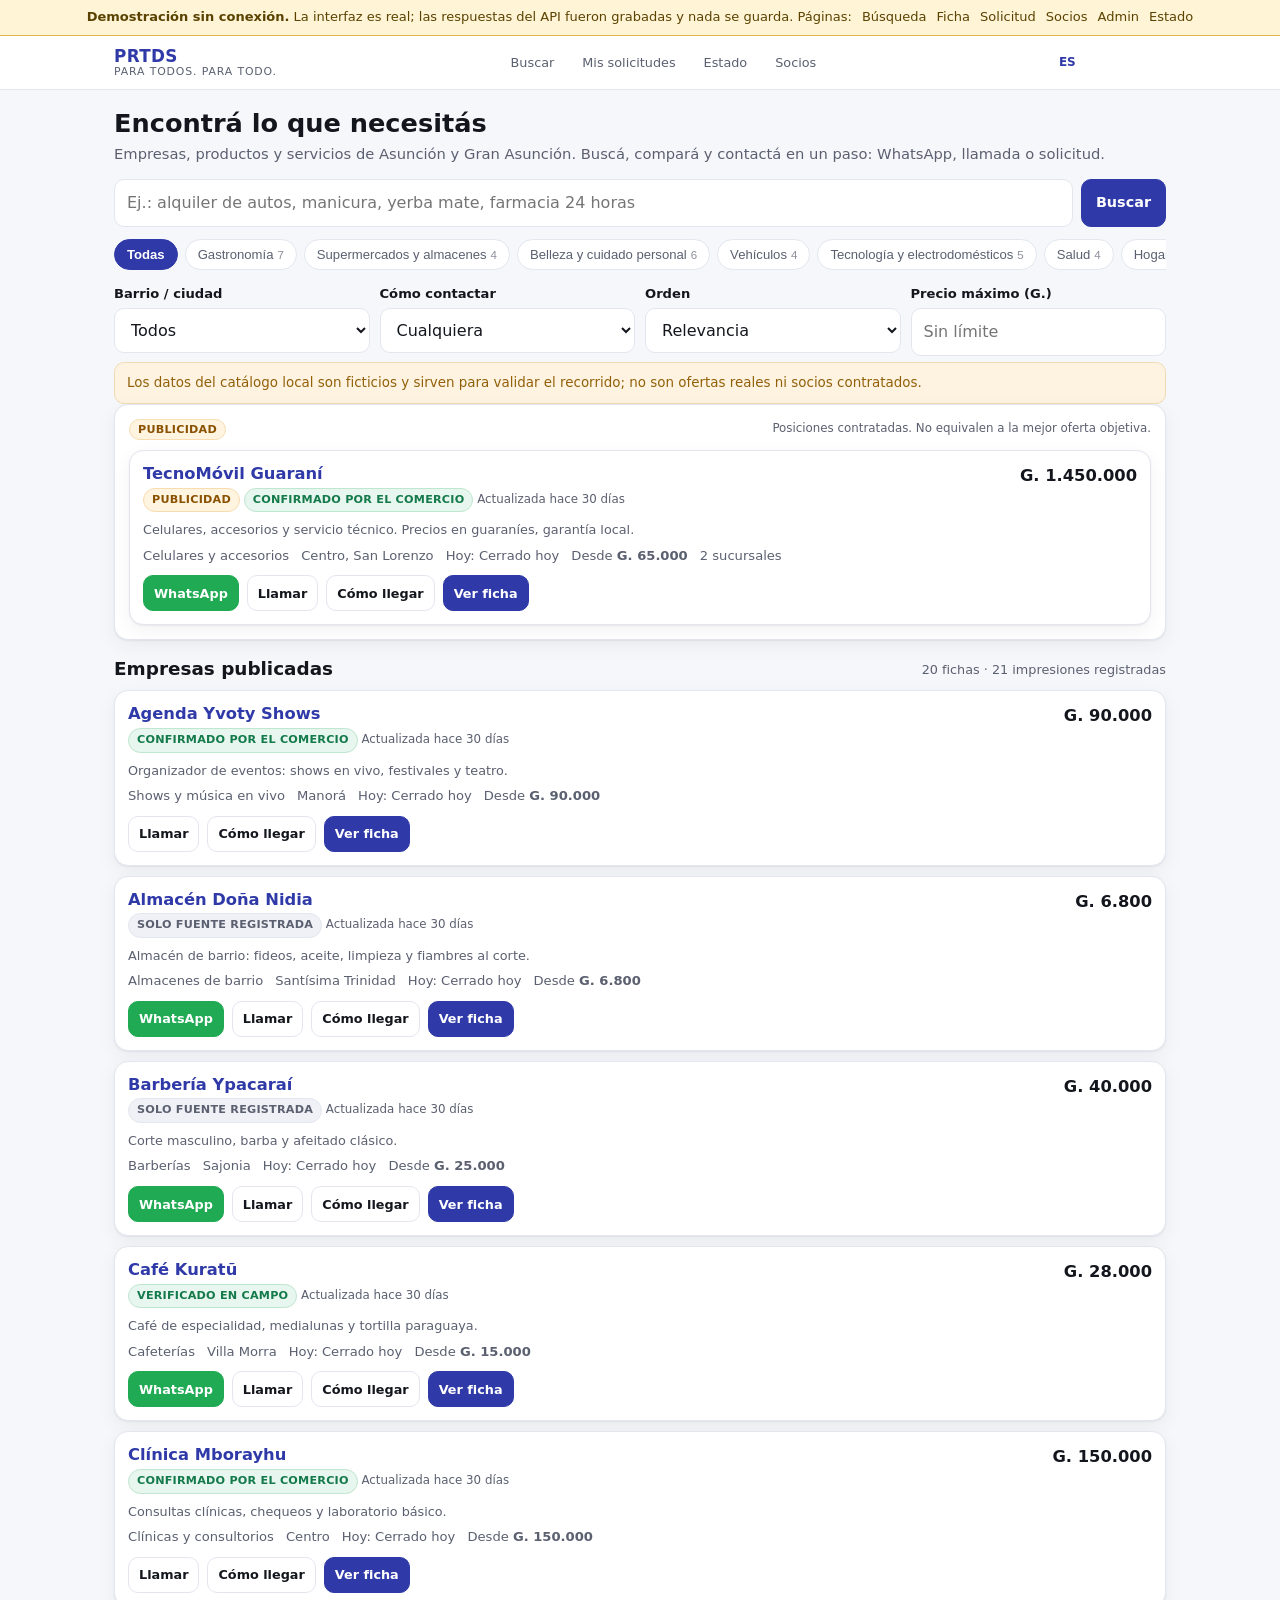
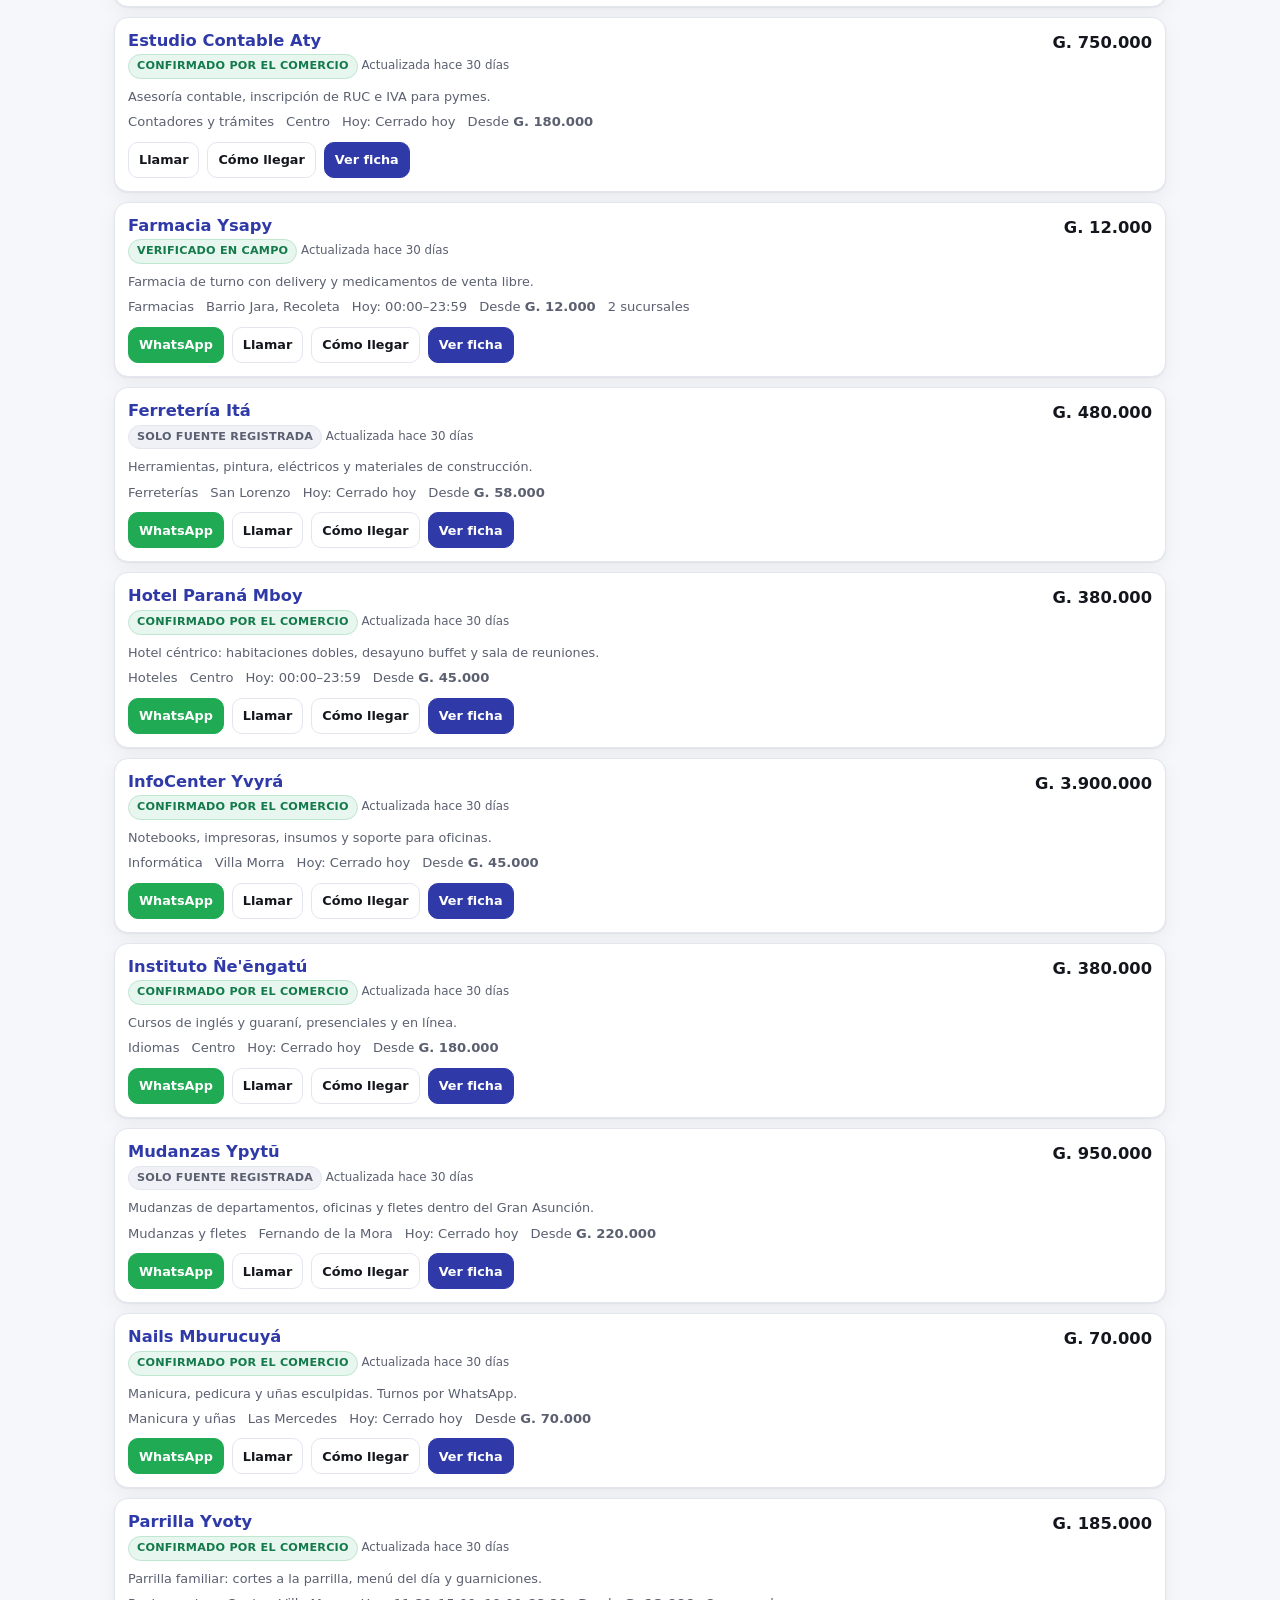
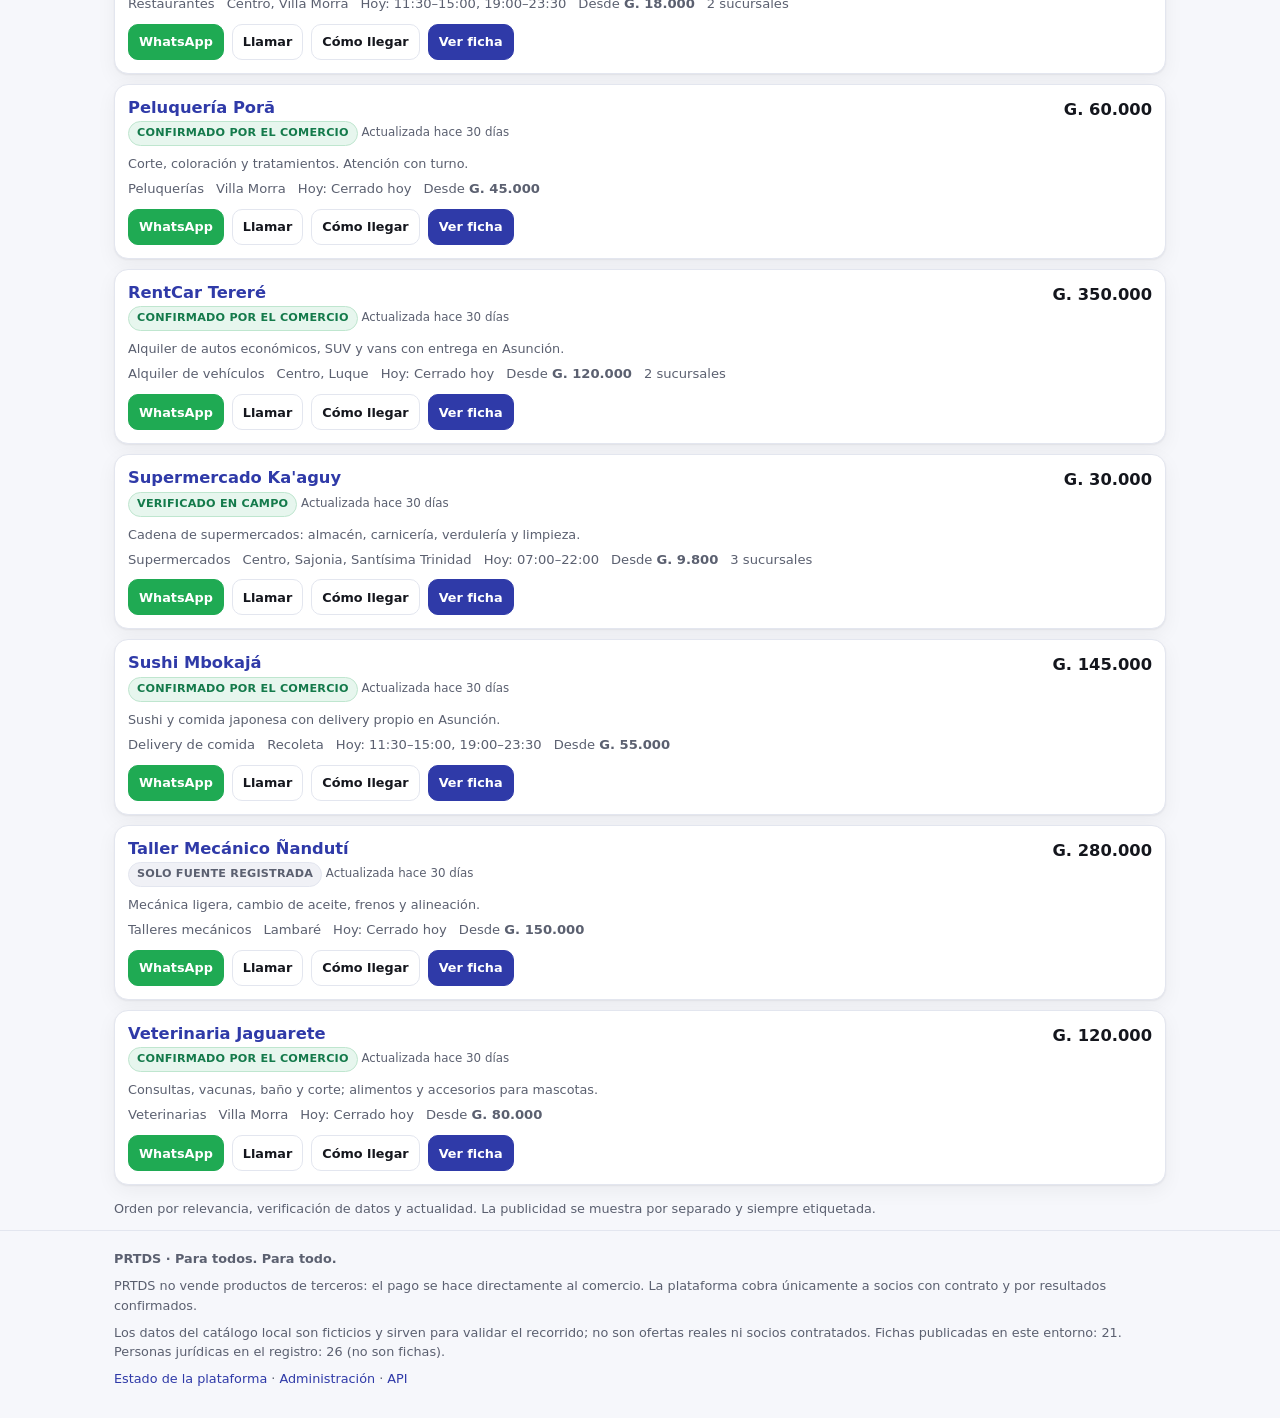
==== commit 835d553c: "i18n: переключатель языков ES/RU/EN + запись фильтров для офлайн-демо Перевод интерфейса -----------" ====
--- a/docs/demo/index.html
+++ b/docs/demo/index.html
@@ -271,6 +271,18 @@
 @keyframes shimmer { 0% { background-position: 200% 0; } 100% { background-position: -200% 0; } }
 .error { color: var(--danger); font-size: .84rem; }
 
+/* --- переключатель языка интерфейса (i18n.js) ------------------------- */
+.lang-switch{display:flex;align-items:center;gap:4px;margin-left:auto;flex-wrap:wrap}
+.lang-switch button{border:1px solid rgba(255,255,255,.45);background:transparent;color:#fff;
+  font:600 12px/1 system-ui,sans-serif;padding:5px 8px;border-radius:8px;cursor:pointer}
+.lang-switch button.on{background:#fff;color:#2f3aa8;border-color:#fff}
+.lang-switch .lang-hint{display:none}
+.lang-switch:hover .lang-hint,.lang-switch:focus-within .lang-hint{
+  display:block;position:absolute;top:52px;right:12px;max-width:min(92vw,360px);
+  background:#fff;color:#333;border:1px solid #ddd;border-radius:10px;padding:8px 10px;
+  font:400 12px/1.45 system-ui,sans-serif;box-shadow:0 6px 18px rgba(0,0,0,.14);z-index:70}
+@media (max-width:520px){.lang-switch{margin-left:0}}
+
 
 /* ---- aviso de demostración sin conexión ---- */
 .offline-banner{position:sticky;top:0;z-index:60;background:#fff4d6;border-bottom:1px solid #e0b64a;
@@ -279,9 +291,10 @@
 .offline-banner a{color:#5a4300}
 
 </style>
+  <script type="module" src="/assets/js/search.js"></script>
 </head>
 <body>
-<div class="offline-banner"><strong>Demostración sin conexión.</strong> Интерфейс настоящий, данные записаны с работающего API и не сохраняются. Переходы:<a href="index.html" style="margin-left:10px">Búsqueda</a><a href="empresa.html" style="margin-left:10px">Ficha</a><a href="solicitud.html" style="margin-left:10px">Solicitud</a><a href="socio.html" style="margin-left:10px">Socios</a><a href="admin.html" style="margin-left:10px">Admin</a><a href="salud.html" style="margin-left:10px">Estado</a></div>
+<div class="offline-banner"><strong>Demostración sin conexión.</strong> <span>La interfaz es real; las respuestas del API fueron grabadas y nada se guarda.</span> <span>Páginas:</span><a href="index.html" style="margin-left:10px">Búsqueda</a><a href="empresa.html" style="margin-left:10px">Ficha</a><a href="solicitud.html" style="margin-left:10px">Solicitud</a><a href="socio.html" style="margin-left:10px">Socios</a><a href="admin.html" style="margin-left:10px">Admin</a><a href="salud.html" style="margin-left:10px">Estado</a></div>
   <header class="topbar">
     <div class="topbar-inner">
       <a class="brand" href="index.html">
@@ -381,7 +394,7 @@
     </div>
   </footer>
 <script>
-const SNAPSHOT = {"GET /api/meta/status":{"status":200,"body":{"slice":"corte-1: funnel de punta a punta","app_env":"development","catalog":{"legal_entities_in_registry":26,"company_records_total":23,"published_cards":21,"by_status":{"draft":1,"published":21,"staging":1},"warning_es":"Personas jurídicas en el registro ≠ fichas publicadas y operativas."},"economics":{"company_id":null,"since":null,"until":null,"currency":"PYG","gmv_pyg":900000,"gmv_display":"G. 900.000","prtds_revenue_pyg":63000,"prtds_revenue_display":"G. 63.000","contribution_margin_pyg":43000,"contribution_margin_display":"G. 43.000","flagged_negative_margin_pyg":0,"flagged_negative_margin_display":"G. 0","flagged_commission_pyg":0,"avg_margin_per_operation_pyg":8600,"settlements_by_status":{"pending":5},"counters":{"leads_total":5,"confirmed_sales":5,"repeat_purchases":0,"new_customers_with_phone":4},"acquisition":{"spend_pyg":0,"spend_display":"G. 0","cost_per_lead_pyg":null,"cost_per_confirmed_sale_pyg":null},"alerts":[{"code":"negative_contribution_margin","count":0,"message_es":"Operaciones con margen de contribución no positivo: requieren renegociación antes de escalar."},{"code":"no_contract_basis","count":0,"message_es":"Ventas confirmadas sin contrato: ingreso cero. Oportunidad comercial, no un cobro pendiente."}],"warning_es":"GMV del comercio ≠ ingreso de PRTDS."},"pending_verification_es":["Auditoría read-only de producción (Neon, Render, Cloudflare).","Proveedores verificados de tipo de cambio y clima.","Identidad real de usuarios y socios (no tokens de demostración).","Integración POS/feed con cadenas grandes.","Análisis jurídico de bonos, cashback y productos financieros."],"demo_data_notice_es":"Los datos del catálogo local son ficticios y sirven para validar el recorrido; no son ofertas reales ni socios contratados."}},"GET /api/categories":{"status":200,"body":{"categories":[{"id":"cat_1a1bd20700a7371bcf964","slug":"gastronomia","name_es":"Gastronomía","name_ru":"Гастрономия","description_es":null,"icon":"food","default_intent":"whatsapp","is_active":true,"sort_order":10,"published_companies":7,"published_companies_own":0,"children":[{"id":"cat_1a1bd20700cf291cf6ea5","slug":"restaurantes","name_es":"Restaurantes","name_ru":"Рестораны","description_es":null,"icon":null,"default_intent":"whatsapp","is_active":true,"sort_order":11,"published_companies":2,"published_companies_own":2,"children":[]},{"id":"cat_1a1bd20700c06eaab0ad8","slug":"cafeterias","name_es":"Cafeterías","name_ru":"Кофейни","description_es":null,"icon":null,"default_intent":"whatsapp","is_active":true,"sort_order":12,"published_companies":2,"published_companies_own":2,"children":[]},{"id":"cat_1a1bd20700c8689f5f309","slug":"delivery-comida","name_es":"Delivery de comida","name_ru":"Доставка еды","description_es":null,"icon":null,"default_intent":"whatsapp","is_active":true,"sort_order":13,"published_companies":3,"published_companies_own":3,"children":[]},{"id":"cat_1a1bd20700d1e61a8d280","slug":"bares","name_es":"Bares y cervecerías","name_ru":"Бары","description_es":null,"icon":null,"default_intent":"whatsapp","is_active":true,"sort_order":14,"published_companies":0,"published_companies_own":0,"children":[]}]},{"id":"cat_1a1bd20700d9c85ba5faa","slug":"supermercados","name_es":"Supermercados y almacenes","name_ru":"Супермаркеты и магазины","description_es":null,"icon":"cart","default_intent":"whatsapp","is_active":true,"sort_order":20,"published_companies":4,"published_companies_own":0,"children":[{"id":"cat_1a1bd20700e9bfe2f3698","slug":"supermercados-cadena","name_es":"Supermercados","name_ru":"Супермаркеты","description_es":null,"icon":null,"default_intent":"whatsapp","is_active":true,"sort_order":21,"published_companies":2,"published_companies_own":2,"children":[]},{"id":"cat_1a1bd20700e59bd7dd77c","slug":"almacenes","name_es":"Almacenes de barrio","name_ru":"Продуктовые лавки","description_es":null,"icon":null,"default_intent":"whatsapp","is_active":true,"sort_order":22,"published_companies":2,"published_companies_own":2,"children":[]},{"id":"cat_1a1bd20700ec7ebc1a90f","slug":"bebidas","name_es":"Bebidas y licorerías","name_ru":"Напитки","description_es":null,"icon":null,"default_intent":"whatsapp","is_active":true,"sort_order":23,"published_companies":0,"published_companies_own":0,"children":[]}]},{"id":"cat_1a1bd20700f10582e9740","slug":"belleza","name_es":"Belleza y cuidado personal","name_ru":"Красота и уход","description_es":null,"icon":"sparkles","default_intent":"booking","is_active":true,"sort_order":30,"published_companies":6,"published_companies_own":0,"children":[{"id":"cat_1a1bd20700fcd00208b16","slug":"peluquerias","name_es":"Peluquerías","name_ru":"Парикмахерские","description_es":null,"icon":null,"default_intent":"whatsapp","is_active":true,"sort_order":31,"published_companies":2,"published_companies_own":2,"children":[]},{"id":"cat_1a1bd20700f4afd3404ff","slug":"manicura","name_es":"Manicura y uñas","name_ru":"Маникюр","description_es":null,"icon":null,"default_intent":"whatsapp","is_active":true,"sort_order":32,"published_companies":2,"published_companies_own":2,"children":[]},{"id":"cat_1a1bd20700f2a29357b8b","slug":"barberias","name_es":"Barberías","name_ru":"Барбершопы","description_es":null,"icon":null,"default_intent":"whatsapp","is_active":true,"sort_order":33,"published_companies":2,"published_companies_own":2,"children":[]},{"id":"cat_1a1bd20701003a174c3ba","slug":"spa","name_es":"Spa y masajes","name_ru":"Спа и массаж","description_es":null,"icon":null,"default_intent":"whatsapp","is_active":true,"sort_order":34,"published_companies":0,"published_companies_own":0,"children":[]}]},{"id":"cat_1a1bd207010ff247b0184","slug":"vehiculos","name_es":"Vehículos","name_ru":"Транспорт","description_es":null,"icon":"car","default_intent":"request","is_active":true,"sort_order":40,"published_companies":4,"published_companies_own":0,"children":[{"id":"cat_1a1bd207010b3f0280b47","slug":"alquiler-vehiculos","name_es":"Alquiler de vehículos","name_ru":"Аренда авто","description_es":null,"icon":null,"default_intent":"whatsapp","is_active":true,"sort_order":41,"published_companies":2,"published_companies_own":2,"children":[]},{"id":"cat_1a1bd20701197db4b69cd","slug":"taller-mecanico","name_es":"Talleres mecánicos","name_ru":"Автосервис","description_es":null,"icon":null,"default_intent":"whatsapp","is_active":true,"sort_order":42,"published_companies":2,"published_companies_own":2,"children":[]},{"id":"cat_1a1bd207011dc620ceb81","slug":"repuestos","name_es":"Repuestos y accesorios","name_ru":"Запчасти","description_es":null,"icon":null,"default_intent":"whatsapp","is_active":true,"sort_order":43,"published_companies":0,"published_companies_own":0,"children":[]},{"id":"cat_1a1bd207011ae514e65a9","slug":"lavadero","name_es":"Lavaderos","name_ru":"Автомойки","description_es":null,"icon":null,"default_intent":"whatsapp","is_active":true,"sort_order":44,"published_companies":0,"published_companies_own":0,"children":[]}]},{"id":"cat_1a1bd2070111789b7e532","slug":"tecnologia","name_es":"Tecnología y electrodomésticos","name_ru":"Техника и электроника","description_es":null,"icon":"device","default_intent":"whatsapp","is_active":true,"sort_order":50,"published_companies":5,"published_companies_own":0,"children":[{"id":"cat_1a1bd207012545b958596","slug":"celulares","name_es":"Celulares y accesorios","name_ru":"Смартфоны","description_es":null,"icon":null,"default_intent":"whatsapp","is_active":true,"sort_order":51,"published_companies":2,"published_companies_own":2,"children":[]},{"id":"cat_1a1bd2070123eaafcc6de","slug":"informatica","name_es":"Informática","name_ru":"Компьютеры","description_es":null,"icon":null,"default_intent":"whatsapp","is_active":true,"sort_order":52,"published_companies":2,"published_companies_own":2,"children":[]},{"id":"cat_1a1bd207012bbe776ce49","slug":"electrodomesticos","name_es":"Electrodomésticos","name_ru":"Бытовая техника","description_es":null,"icon":null,"default_intent":"whatsapp","is_active":true,"sort_order":53,"published_companies":1,"published_companies_own":1,"children":[]}]},{"id":"cat_1a1bd207013b9a8ab7820","slug":"salud","name_es":"Salud","name_ru":"Здоровье","description_es":null,"icon":"health","default_intent":"call","is_active":true,"sort_order":60,"published_companies":4,"published_companies_own":0,"children":[{"id":"cat_1a1bd20701301836edcd3","slug":"farmacias","name_es":"Farmacias","name_ru":"Аптеки","description_es":null,"icon":null,"default_intent":"whatsapp","is_active":true,"sort_order":61,"published_companies":2,"published_companies_own":2,"children":[]},{"id":"cat_1a1bd207013349cedcdf3","slug":"clinicas","name_es":"Clínicas y consultorios","name_ru":"Клиники","description_es":null,"icon":null,"default_intent":"whatsapp","is_active":true,"sort_order":62,"published_companies":2,"published_companies_own":2,"children":[]},{"id":"cat_1a1bd207013805b46f783","slug":"odontologia","name_es":"Odontología","name_ru":"Стоматология","description_es":null,"icon":null,"default_intent":"whatsapp","is_active":true,"sort_order":63,"published_companies":0,"published_companies_own":0,"children":[]}]},{"id":"cat_1a1bd207014ea471d00f8","slug":"hogar","name_es":"Hogar y construcción","name_ru":"Дом и строительство","description_es":null,"icon":"home","default_intent":"whatsapp","is_active":true,"sort_order":70,"published_companies":2,"published_companies_own":0,"children":[{"id":"cat_1a1bd20701474a318f96f","slug":"ferreteria","name_es":"Ferreterías","name_ru":"Хозтовары","description_es":null,"icon":null,"default_intent":"whatsapp","is_active":true,"sort_order":71,"published_companies":2,"published_companies_own":2,"children":[]},{"id":"cat_1a1bd207014fd5869001f","slug":"muebles","name_es":"Muebles y decoración","name_ru":"Мебель","description_es":null,"icon":null,"default_intent":"whatsapp","is_active":true,"sort_order":72,"published_companies":0,"published_companies_own":0,"children":[]}]},{"id":"cat_1a1bd207014c37462bac4","slug":"educacion","name_es":"Educación","name_ru":"Образование","description_es":null,"icon":"book","default_intent":"request","is_active":true,"sort_order":80,"published_companies":2,"published_companies_own":0,"children":[{"id":"cat_1a1bd2070154fa6eb682e","slug":"idiomas","name_es":"Idiomas","name_ru":"Языки","description_es":null,"icon":null,"default_intent":"whatsapp","is_active":true,"sort_order":81,"published_companies":2,"published_companies_own":2,"children":[]},{"id":"cat_1a1bd207015647c1c93bc","slug":"apoyo-escolar","name_es":"Apoyo escolar","name_ru":"Репетиторы","description_es":null,"icon":null,"default_intent":"whatsapp","is_active":true,"sort_order":82,"published_companies":0,"published_companies_own":0,"children":[]}]},{"id":"cat_1a1bd207015f5414e3230","slug":"servicios","name_es":"Servicios profesionales","name_ru":"Услуги","description_es":null,"icon":"briefcase","default_intent":"request","is_active":true,"sort_order":90,"published_companies":4,"published_companies_own":0,"children":[{"id":"cat_1a1bd2070153654a2a2d5","slug":"contadores","name_es":"Contadores y trámites","name_ru":"Бухгалтерия","description_es":null,"icon":null,"default_intent":"whatsapp","is_active":true,"sort_order":91,"published_companies":2,"published_companies_own":2,"children":[]},{"id":"cat_1a1bd2070169a5c7c94d6","slug":"mudanzas","name_es":"Mudanzas y fletes","name_ru":"Переезды","description_es":null,"icon":null,"default_intent":"whatsapp","is_active":true,"sort_order":92,"published_companies":2,"published_companies_own":2,"children":[]},{"id":"cat_1a1bd2070160697f71037","slug":"abogados","name_es":"Abogados","name_ru":"Юристы","description_es":null,"icon":null,"default_intent":"whatsapp","is_active":true,"sort_order":93,"published_companies":0,"published_companies_own":0,"children":[]}]},{"id":"cat_1a1bd207016d96adac671","slug":"eventos","name_es":"Eventos y agenda","name_ru":"События и афиша","description_es":null,"icon":"ticket","default_intent":"request","is_active":true,"sort_order":100,"published_companies":2,"published_companies_own":0,"children":[{"id":"cat_1a1bd20701730506ad92c","slug":"shows","name_es":"Shows y música en vivo","name_ru":"Концерты","description_es":null,"icon":null,"default_intent":"whatsapp","is_active":true,"sort_order":101,"published_companies":2,"published_companies_own":2,"children":[]},{"id":"cat_1a1bd2070172cfdf4d239","slug":"teatro","name_es":"Teatro","name_ru":"Театр","description_es":null,"icon":null,"default_intent":"whatsapp","is_active":true,"sort_order":102,"published_companies":0,"published_companies_own":0,"children":[]}]},{"id":"cat_1a1bd207017306122d0af","slug":"turismo","name_es":"Turismo y alojamiento","name_ru":"Туризм и проживание","description_es":null,"icon":"bed","default_intent":"booking","is_active":true,"sort_order":110,"published_companies":2,"published_companies_own":0,"children":[{"id":"cat_1a1bd2070179f5a3278f2","slug":"hoteles","name_es":"Hoteles","name_ru":"Отели","description_es":null,"icon":null,"default_intent":"whatsapp","is_active":true,"sort_order":111,"published_companies":2,"published_companies_own":2,"children":[]},{"id":"cat_1a1bd207018e45dd2918b","slug":"excursiones","name_es":"Excursiones","name_ru":"Экскурсии","description_es":null,"icon":null,"default_intent":"whatsapp","is_active":true,"sort_order":112,"published_companies":0,"published_companies_own":0,"children":[]}]},{"id":"cat_1a1bd207018beb3064745","slug":"mascotas","name_es":"Mascotas","name_ru":"Животные","description_es":null,"icon":"paw","default_intent":"booking","is_active":true,"sort_order":120,"published_companies":3,"published_companies_own":0,"children":[{"id":"cat_1a1bd207018aa418a8080","slug":"veterinarias","name_es":"Veterinarias","name_ru":"Ветклиники","description_es":null,"icon":null,"default_intent":"whatsapp","is_active":true,"sort_order":121,"published_companies":2,"published_companies_own":2,"children":[]},{"id":"cat_1a1bd207018b703fe3d6c","slug":"pet-shops","name_es":"Pet shops","name_ru":"Зоомагазины","description_es":null,"icon":null,"default_intent":"whatsapp","is_active":true,"sort_order":122,"published_companies":1,"published_companies_own":1,"children":[]}]}]}},"GET /api/facets":{"status":200,"body":{"barrios":[{"name":"Centro","count":8},{"name":"Villa Morra","count":5},{"name":"Santísima Trinidad","count":2},{"name":"San Lorenzo","count":2},{"name":"Sajonia","count":2},{"name":"Recoleta","count":2},{"name":"Manorá","count":1},{"name":"Luque","count":1},{"name":"Las Mercedes","count":1},{"name":"Lambaré","count":1},{"name":"Fernando de la Mora","count":1},{"name":"Barrio Jara","count":1}],"cities":[{"name":"Asunción","count":22},{"name":"San Lorenzo","count":2},{"name":"Luque","count":1},{"name":"Lambaré","count":1},{"name":"Fernando de la Mora","count":1}],"channels":[{"code":"whatsapp","label_es":"WhatsApp"},{"code":"phone","label_es":"Llamada"},{"code":"delivery","label_es":"Delivery"},{"code":"pickup","label_es":"Retiro en local"}],"sorts":[{"code":"relevance","label_es":"Relevancia"},{"code":"name","label_es":"Nombre A–Z"},{"code":"recent","label_es":"Publicadas recientemente"},{"code":"price_asc","label_es":"Precio más bajo"}]}},"GET /api/search?limit=12":{"status":200,"body":{"total_organic":20,"total_sponsored":1,"query":{"q":null,"category":null,"barrio":null,"city":null,"channel":null,"min_price":null,"max_price":null,"sort":"relevance","page":1,"limit":12},"total":20,"page_count":2,"results":[{"id":"cmp_1a1bd20706214ca234645","slug":"agenda-yvoty-shows","display_name":"Agenda Yvoty Shows","short_description_es":"Organizador de eventos: shows en vivo, festivales y teatro.","brand":null,"category":"Shows y música en vivo","category_slug":"shows","barrios":["Manorá"],"cities":["Asunción"],"branch_count":1,"primary_branch":{"id":"br_1a1bd2070622b7ca89f35","name_es":"Oficina de producción","address_text":"Manorá, Asunción","barrio":"Manorá","city":"Asunción","district":"Asunción","latitude":-25.279,"longitude":-57.61,"map_url":"https://www.openstreetmap.org/?mlat=-25.279&mlon=-57.61#map=17/-25.279/-57.61","channels":{"whatsapp":null,"phone":"+595215551601","email":null,"website":null,"instagram":null},"contacts":[{"id":"ct_1a1bd207063e3f563d5ae","channel":"phone","value":"+595215551601","label_es":"Teléfono fijo","is_primary":true,"verified_at":"2026-11-08T15:46:22.088922+00:00","verification_level":"partner_confirmed"}],"opening_hours":{"mon":[["08:30","17:30"]],"tue":[["08:30","17:30"]],"wed":[["08:30","17:30"]],"thu":[["08:30","17:30"]],"fri":[["08:30","17:30"]]},"pickup_available":false,"delivery_available":false,"delivery_zone_es":null,"delivery_fee_display":null,"freshness":{"observed_at":"2026-11-08T15:46:22.088922+00:00","verified_at":"2026-11-08T15:46:22.088922+00:00","verification_level":"partner_confirmed","is_stale":false,"source":"OpenStreetMap contributors"}},"offers_preview":[{"id":"off_1a1bd207064b96ef2474a","title_es":"Entrada general — show en vivo","description_es":null,"sku":"AY-ENT-GEN","barcode":null,"unit":"entrada","currency":"PYG","availability_status":"in_stock","price":{"currency":"PYG","base_price":90000,"base_price_display":"G. 90.000","seller_discount":0,"confirmed_benefits":0,"delivery_fee":0,"pickup_fee":0,"charges":0,"effective_total":90000,"effective_total_display":"G. 90.000","potential_cashback":0,"potential_cashback_display":"G. 0","potential_cashback_conditional":true,"rule_provenance":[]},"price_display":"G. 90.000","base_price_display":"G. 90.000","attributes":{"demo":true},"freshness":{"observed_at":"2026-11-08T15:46:22.088922+00:00","valid_until":"2026-12-08T15:46:22.088922+00:00","is_stale":false,"verification_level":"partner_confirmed","source":"Aportado por el comercio (demo)"}},{"id":"off_1a1bd2070643dcd1eb2c9","title_es":"Entrada sector preferencial","description_es":null,"sku":"AY-ENT-PRE","barcode":null,"unit":"entrada","currency":"PYG","availability_status":"in_stock","price":{"currency":"PYG","base_price":180000,"base_price_display":"G. 180.000","seller_discount":0,"confirmed_benefits":0,"delivery_fee":0,"pickup_fee":0,"charges":0,"effective_total":180000,"effective_total_display":"G. 180.000","potential_cashback":0,"potential_cashback_display":"G. 0","potential_cashback_conditional":true,"rule_provenance":[]},"price_display":"G. 180.000","base_price_display":"G. 180.000","attributes":{"demo":true},"freshness":{"observed_at":"2026-11-08T15:46:22.088922+00:00","valid_until":"2026-12-08T15:46:22.088922+00:00","is_stale":false,"verification_level":"partner_confirmed","source":"Aportado por el comercio (demo)"}},{"id":"off_1a1bd207064f59feefb1e","title_es":"Entrada gratuita — evento cultural","description_es":null,"sku":"AY-ENT-LIB","barcode":null,"unit":"entrada","currency":"PYG","availability_status":"seasonal","price":{"currency":"PYG","base_price":0,"base_price_display":"G. 0","seller_discount":0,"confirmed_benefits":0,"delivery_fee":0,"pickup_fee":0,"charges":0,"effective_total":0,"effective_total_display":"G. 0","potential_cashback":0,"potential_cashback_display":"G. 0","potential_cashback_conditional":true,"rule_provenance":[]},"price_display":"G. 0","base_price_display":"G. 0","attributes":{"demo":true},"freshness":{"observed_at":"2026-11-08T15:46:22.088922+00:00","valid_until":"2026-12-08T15:46:22.088922+00:00","is_stale":false,"verification_level":"partner_confirmed","source":"Aportado por el comercio (demo)"}}],"min_price_display":"G. 90.000","verification_level":"partner_confirmed","is_promoted":false,"promotion_label_es":null,"published_at":"2026-11-05T21:46:22.088922+00:00","url":"/empresa/agenda-yvoty-shows"},{"id":"cmp_1a1bd207036994f414c9f","slug":"almacen-dona-nidia","display_name":"Almacén Doña Nidia","short_description_es":"Almacén de barrio: fideos, aceite, limpieza y fiambres al corte.","brand":null,"category":"Almacenes de barrio","category_slug":"almacenes","barrios":["Santísima Trinidad"],"cities":["Asunción"],"branch_count":1,"primary_branch":{"id":"br_1a1bd2070373a0d53fd5c","name_es":"Local Trinidad","address_text":"Santísima Trinidad, Asunción","barrio":"Santísima Trinidad","city":"Asunción","district":"Asunción","latitude":-25.2671,"longitude":-57.6202,"map_url":"https://www.openstreetmap.org/?mlat=-25.2671&mlon=-57.6202#map=17/-25.2671/-57.6202","channels":{"whatsapp":"+595981555401","phone":"+595981555401","email":null,"website":null,"instagram":null},"contacts":[{"id":"ct_1a1bd207037c698cfa024","channel":"whatsapp","value":"+595981555401","label_es":"WhatsApp del local","is_primary":true,"verified_at":null,"verification_level":"source_only"},{"id":"ct_1a1bd2070373b686181f5","channel":"phone","value":"+595981555401","label_es":"Teléfono fijo","is_primary":false,"verified_at":null,"verification_level":"source_only"}],"opening_hours":{"mon":[["08:00","12:00"],["15:00","20:00"]],"tue":[["08:00","12:00"],["15:00","20:00"]],"wed":[["08:00","12:00"],["15:00","20:00"]],"thu":[["08:00","12:00"],["15:00","20:00"]],"fri":[["08:00","12:00"],["15:00","20:00"]],"sat":[["08:00","13:00"]]},"pickup_available":true,"delivery_available":false,"delivery_zone_es":null,"delivery_fee_display":null,"freshness":{"observed_at":"2026-11-08T15:46:22.088922+00:00","verified_at":"2026-11-08T15:46:22.088922+00:00","verification_level":"source_only","is_stale":false,"source":"OpenStreetMap contributors"}},"offers_preview":[{"id":"off_1a1bd207038f8b8893edb","title_es":"Fideos secos 500 g","description_es":null,"sku":"DN-FID-500","barcode":null,"unit":"paquete","currency":"PYG","availability_status":"in_stock","price":{"currency":"PYG","base_price":6800,"base_price_display":"G. 6.800","seller_discount":0,"confirmed_benefits":0,"delivery_fee":0,"pickup_fee":0,"charges":0,"effective_total":6800,"effective_total_display":"G. 6.800","potential_cashback":0,"potential_cashback_display":"G. 0","potential_cashback_conditional":true,"rule_provenance":[]},"price_display":"G. 6.800","base_price_display":"G. 6.800","attributes":{"demo":true},"freshness":{"observed_at":"2026-11-08T15:46:22.088922+00:00","valid_until":"2026-12-08T15:46:22.088922+00:00","is_stale":false,"verification_level":"source_only","source":"Aportado por el comercio (demo)"}},{"id":"off_1a1bd20703852ad3e8d3d","title_es":"Gaseosa 2 L (segunda marca)","description_es":null,"sku":"DN-GAS-2L","barcode":null,"unit":"botella","currency":"PYG","availability_status":"in_stock","price":{"currency":"PYG","base_price":7500,"base_price_display":"G. 7.500","seller_discount":0,"confirmed_benefits":0,"delivery_fee":0,"pickup_fee":0,"charges":0,"effective_total":7500,"effective_total_display":"G. 7.500","potential_cashback":0,"potential_cashback_display":"G. 0","potential_cashback_conditional":true,"rule_provenance":[]},"price_display":"G. 7.500","base_price_display":"G. 7.500","attributes":{"demo":true},"freshness":{"observed_at":"2026-11-08T15:46:22.088922+00:00","valid_until":"2026-12-08T15:46:22.088922+00:00","is_stale":false,"verification_level":"source_only","source":"Aportado por el comercio (demo)"}},{"id":"off_1a1bd207039a726434f50","title_es":"Jamón cocido (por kg)","description_es":null,"sku":"DN-JAM-KG","barcode":null,"unit":"kg","currency":"PYG","availability_status":"on_request","price":{"currency":"PYG","base_price":62000,"base_price_display":"G. 62.000","seller_discount":0,"confirmed_benefits":0,"delivery_fee":0,"pickup_fee":0,"charges":0,"effective_total":62000,"effective_total_display":"G. 62.000","potential_cashback":0,"potential_cashback_display":"G. 0","potential_cashback_conditional":true,"rule_provenance":[]},"price_display":"G. 62.000","base_price_display":"G. 62.000","attributes":{"demo":true},"freshness":{"observed_at":"2026-11-08T15:46:22.088922+00:00","valid_until":"2026-12-08T15:46:22.088922+00:00","is_stale":false,"verification_level":"source_only","source":"Aportado por el comercio (demo)"}}],"min_price_display":"G. 6.800","verification_level":"source_only","is_promoted":false,"promotion_label_es":null,"published_at":"2026-11-05T21:46:22.088922+00:00","url":"/empresa/almacen-dona-nidia"},{"id":"cmp_1a1bd20704112a4f1548b","slug":"barberia-ypacarai","display_name":"Barbería Ypacaraí","short_description_es":"Corte masculino, barba y afeitado clásico.","brand":null,"category":"Barberías","category_slug":"barberias","barrios":["Sajonia"],"cities":["Asunción"],"branch_count":1,"primary_branch":{"id":"br_1a1bd2070414937515767","name_es":"Local Sajonia","address_text":"Sajonia, Asunción","barrio":"Sajonia","city":"Asunción","district":"Asunción","latitude":-25.3039,"longitude":-57.654,"map_url":"https://www.openstreetmap.org/?mlat=-25.3039&mlon=-57.654#map=17/-25.3039/-57.654","channels":{"whatsapp":"+595983555701","phone":"+595983555701","email":null,"website":null,"instagram":null},"contacts":[{"id":"ct_1a1bd2070426df6d0e623","channel":"whatsapp","value":"+595983555701","label_es":"WhatsApp del local","is_primary":true,"verified_at":null,"verification_level":"source_only"},{"id":"ct_1a1bd2070425069287058","channel":"phone","value":"+595983555701","label_es":"Teléfono fijo","is_primary":false,"verified_at":null,"verification_level":"source_only"}],"opening_hours":{"tue":[["09:00","19:00"]],"wed":[["09:00","19:00"]],"thu":[["09:00","19:00"]],"fri":[["09:00","19:00"]],"sat":[["09:00","19:00"]]},"pickup_available":true,"delivery_available":false,"delivery_zone_es":null,"delivery_fee_display":null,"freshness":{"observed_at":"2026-11-08T15:46:22.088922+00:00","verified_at":"2026-11-08T15:46:22.088922+00:00","verification_level":"source_only","is_stale":false,"source":"OpenStreetMap contributors"}},"offers_preview":[{"id":"off_1a1bd207043ce9ff471fc","title_es":"Corte masculino","description_es":null,"sku":"BY-COR-MAS","barcode":null,"unit":"servicio","currency":"PYG","availability_status":"in_stock","price":{"currency":"PYG","base_price":40000,"base_price_display":"G. 40.000","seller_discount":0,"confirmed_benefits":0,"delivery_fee":0,"pickup_fee":0,"charges":0,"effective_total":40000,"effective_total_display":"G. 40.000","potential_cashback":0,"potential_cashback_display":"G. 0","potential_cashback_conditional":true,"rule_provenance":[]},"price_display":"G. 40.000","base_price_display":"G. 40.000","attributes":{"demo":true},"freshness":{"observed_at":"2026-11-08T15:46:22.088922+00:00","valid_until":"2026-12-08T15:46:22.088922+00:00","is_stale":false,"verification_level":"source_only","source":"Aportado por el comercio (demo)"}},{"id":"off_1a1bd2070439bde7dd8cd","title_es":"Arreglo de barba","description_es":null,"sku":"BY-BAR-ARR","barcode":null,"unit":"servicio","currency":"PYG","availability_status":"in_stock","price":{"currency":"PYG","base_price":25000,"base_price_display":"G. 25.000","seller_discount":0,"confirmed_benefits":0,"delivery_fee":0,"pickup_fee":0,"charges":0,"effective_total":25000,"effective_total_display":"G. 25.000","potential_cashback":0,"potential_cashback_display":"G. 0","potential_cashback_conditional":true,"rule_provenance":[]},"price_display":"G. 25.000","base_price_display":"G. 25.000","attributes":{"demo":true},"freshness":{"observed_at":"2026-11-08T15:46:22.088922+00:00","valid_until":"2026-12-08T15:46:22.088922+00:00","is_stale":false,"verification_level":"source_only","source":"Aportado por el comercio (demo)"}},{"id":"off_1a1bd2070432159e35cf5","title_es":"Corte + barba","description_es":null,"sku":"BY-COM-CB","barcode":null,"unit":"combo","currency":"PYG","availability_status":"in_stock","price":{"currency":"PYG","base_price":58000,"base_price_display":"G. 58.000","seller_discount":0,"confirmed_benefits":0,"delivery_fee":0,"pickup_fee":0,"charges":0,"effective_total":58000,"effective_total_display":"G. 58.000","potential_cashback":0,"potential_cashback_display":"G. 0","potential_cashback_conditional":true,"rule_provenance":[]},"price_display":"G. 58.000","base_price_display":"G. 58.000","attributes":{"demo":true},"freshness":{"observed_at":"2026-11-08T15:46:22.088922+00:00","valid_until":"2026-12-08T15:46:22.088922+00:00","is_stale":false,"verification_level":"source_only","source":"Aportado por el comercio (demo)"}}],"min_price_display":"G. 25.000","verification_level":"source_only","is_promoted":false,"promotion_label_es":null,"published_at":"2026-11-05T21:46:22.088922+00:00","url":"/empresa/barberia-ypacarai"},{"id":"cmp_1a1bd2070283bdb213ee2","slug":"cafe-kuratuu","display_name":"Café Kuratũ","short_description_es":"Café de especialidad, medialunas y tortilla paraguaya.","brand":"Café Kuratũ","category":"Cafeterías","category_slug":"cafeterias","barrios":["Villa Morra"],"cities":["Asunción"],"branch_count":1,"primary_branch":{"id":"br_1a1bd207029da20b8fd66","name_es":"Local Villa Morra","address_text":"Villa Morra, Asunción","barrio":"Villa Morra","city":"Asunción","district":"Asunción","latitude":-25.2989,"longitude":-57.5869,"map_url":"https://www.openstreetmap.org/?mlat=-25.2989&mlon=-57.5869#map=17/-25.2989/-57.5869","channels":{"whatsapp":"+595215550201","phone":"+595215550201","email":null,"website":null,"instagram":null},"contacts":[{"id":"ct_1a1bd2070292ac421a696","channel":"whatsapp","value":"+595215550201","label_es":"WhatsApp del local","is_primary":true,"verified_at":"2026-11-08T15:46:22.088922+00:00","verification_level":"field_verified"},{"id":"ct_1a1bd20702a5b8fc529fb","channel":"phone","value":"+595215550201","label_es":"Teléfono fijo","is_primary":false,"verified_at":"2026-11-08T15:46:22.088922+00:00","verification_level":"field_verified"}],"opening_hours":{"mon":[["08:00","12:00"],["15:00","20:00"]],"tue":[["08:00","12:00"],["15:00","20:00"]],"wed":[["08:00","12:00"],["15:00","20:00"]],"thu":[["08:00","12:00"],["15:00","20:00"]],"fri":[["08:00","12:00"],["15:00","20:00"]],"sat":[["08:00","13:00"]]},"pickup_available":true,"delivery_available":false,"delivery_zone_es":null,"delivery_fee_display":null,"freshness":{"observed_at":"2026-11-08T15:46:22.088922+00:00","verified_at":"2026-11-08T15:46:22.088922+00:00","verification_level":"field_verified","is_stale":false,"source":"OpenStreetMap contributors"}},"offers_preview":[{"id":"off_1a1bd20702a204bca1cbe","title_es":"Café con leche + 3 medialunas","description_es":null,"sku":"CK-COM-01","barcode":null,"unit":"combo","currency":"PYG","availability_status":"in_stock","price":{"currency":"PYG","base_price":28000,"base_price_display":"G. 28.000","seller_discount":0,"confirmed_benefits":0,"delivery_fee":0,"pickup_fee":0,"charges":0,"effective_total":28000,"effective_total_display":"G. 28.000","potential_cashback":0,"potential_cashback_display":"G. 0","potential_cashback_conditional":true,"rule_provenance":[]},"price_display":"G. 28.000","base_price_display":"G. 28.000","attributes":{"demo":true},"freshness":{"observed_at":"2026-11-08T15:46:22.088922+00:00","valid_until":"2026-12-08T15:46:22.088922+00:00","is_stale":false,"verification_level":"field_verified","source":"Aportado por el comercio (demo)"}},{"id":"off_1a1bd20702b2e5c0d8bdf","title_es":"Tortilla paraguaya (porción)","description_es":null,"sku":"CK-TOR-01","barcode":null,"unit":"porción","currency":"PYG","availability_status":"in_stock","price":{"currency":"PYG","base_price":15000,"base_price_display":"G. 15.000","seller_discount":0,"confirmed_benefits":0,"delivery_fee":0,"pickup_fee":0,"charges":0,"effective_total":15000,"effective_total_display":"G. 15.000","potential_cashback":0,"potential_cashback_display":"G. 0","potential_cashback_conditional":true,"rule_provenance":[]},"price_display":"G. 15.000","base_price_display":"G. 15.000","attributes":{"demo":true},"freshness":{"observed_at":"2026-11-08T15:46:22.088922+00:00","valid_until":"2026-12-08T15:46:22.088922+00:00","is_stale":false,"verification_level":"field_verified","source":"Aportado por el comercio (demo)"}},{"id":"off_1a1bd20702bc0898612fc","title_es":"Café de especialidad 250 g (granos)","description_es":null,"sku":"CK-GRA-250","barcode":null,"unit":"paquete","currency":"PYG","availability_status":"on_request","price":{"currency":"PYG","base_price":68000,"base_price_display":"G. 68.000","seller_discount":0,"confirmed_benefits":0,"delivery_fee":0,"pickup_fee":0,"charges":0,"effective_total":68000,"effective_total_display":"G. 68.000","potential_cashback":0,"potential_cashback_display":"G. 0","potential_cashback_conditional":true,"rule_provenance":[]},"price_display":"G. 68.000","base_price_display":"G. 68.000","attributes":{"demo":true},"freshness":{"observed_at":"2026-11-08T15:46:22.088922+00:00","valid_until":"2026-12-08T15:46:22.088922+00:00","is_stale":false,"verification_level":"field_verified","source":"Aportado por el comercio (demo)"}}],"min_price_display":"G. 15.000","verification_level":"field_verified","is_promoted":false,"promotion_label_es":null,"published_at":"2026-11-05T21:46:22.088922+00:00","url":"/empresa/cafe-kuratuu"},{"id":"cmp_1a1bd2070582b8426dbc8","slug":"clinica-mborayhu","display_name":"Clínica Mborayhu","short_description_es":"Consultas clínicas, chequeos y laboratorio básico.","brand":null,"category":"Clínicas y consultorios","category_slug":"clinicas","barrios":["Centro"],"cities":["Asunción"],"branch_count":1,"primary_branch":{"id":"br_1a1bd207059b8520e826a","name_es":"Sede Asunción","address_text":"Centro, Asunción","barrio":"Centro","city":"Asunción","district":"Asunción","latitude":-25.3015,"longitude":-57.6295,"map_url":"https://www.openstreetmap.org/?mlat=-25.3015&mlon=-57.6295#map=17/-25.3015/-57.6295","channels":{"whatsapp":null,"phone":"+595215551301","email":null,"website":null,"instagram":null},"contacts":[{"id":"ct_1a1bd20705940f75715b5","channel":"phone","value":"+595215551301","label_es":"Teléfono fijo","is_primary":true,"verified_at":"2026-11-08T15:46:22.088922+00:00","verification_level":"partner_confirmed"}],"opening_hours":{"mon":[["08:00","12:00"],["15:00","20:00"]],"tue":[["08:00","12:00"],["15:00","20:00"]],"wed":[["08:00","12:00"],["15:00","20:00"]],"thu":[["08:00","12:00"],["15:00","20:00"]],"fri":[["08:00","12:00"],["15:00","20:00"]],"sat":[["08:00","13:00"]]},"pickup_available":true,"delivery_available":false,"delivery_zone_es":null,"delivery_fee_display":null,"freshness":{"observed_at":"2026-11-08T15:46:22.088922+00:00","verified_at":"2026-11-08T15:46:22.088922+00:00","verification_level":"partner_confirmed","is_stale":false,"source":"OpenStreetMap contributors"}},"offers_preview":[{"id":"off_1a1bd20705a22eb5ac585","title_es":"Consulta clínica","description_es":null,"sku":"CM-CON-CLI","barcode":null,"unit":"consulta","currency":"PYG","availability_status":"in_stock","price":{"currency":"PYG","base_price":150000,"base_price_display":"G. 150.000","seller_discount":0,"confirmed_benefits":0,"delivery_fee":0,"pickup_fee":0,"charges":0,"effective_total":150000,"effective_total_display":"G. 150.000","potential_cashback":0,"potential_cashback_display":"G. 0","potential_cashback_conditional":true,"rule_provenance":[]},"price_display":"G. 150.000","base_price_display":"G. 150.000","attributes":{"demo":true},"freshness":{"observed_at":"2026-11-08T15:46:22.088922+00:00","valid_until":"2026-12-08T15:46:22.088922+00:00","is_stale":false,"verification_level":"partner_confirmed","source":"Aportado por el comercio (demo)"}},{"id":"off_1a1bd20705b6ff1734967","title_es":"Chequeo básico + laboratorio","description_es":null,"sku":"CM-CHE-BAS","barcode":null,"unit":"estudio","currency":"PYG","availability_status":"on_request","price":{"currency":"PYG","base_price":450000,"base_price_display":"G. 450.000","seller_discount":0,"confirmed_benefits":0,"delivery_fee":0,"pickup_fee":0,"charges":0,"effective_total":450000,"effective_total_display":"G. 450.000","potential_cashback":0,"potential_cashback_display":"G. 0","potential_cashback_conditional":true,"rule_provenance":[]},"price_display":"G. 450.000","base_price_display":"G. 450.000","attributes":{"demo":true},"freshness":{"observed_at":"2026-11-08T15:46:22.088922+00:00","valid_until":"2026-12-08T15:46:22.088922+00:00","is_stale":false,"verification_level":"partner_confirmed","source":"Aportado por el comercio (demo)"}}],"min_price_display":"G. 150.000","verification_level":"partner_confirmed","is_promoted":false,"promotion_label_es":null,"published_at":"2026-11-05T21:46:22.088922+00:00","url":"/empresa/clinica-mborayhu"},{"id":"cmp_1a1bd2070654d1a05940d","slug":"estudio-contable-aty","display_name":"Estudio Contable Aty","short_description_es":"Asesoría contable, inscripción de RUC e IVA para pymes.","brand":null,"category":"Contadores y trámites","category_slug":"contadores","barrios":["Centro"],"cities":["Asunción"],"branch_count":1,"primary_branch":{"id":"br_1a1bd207065044a1b04a0","name_es":"Oficina Centro","address_text":"Centro, Asunción","barrio":"Centro","city":"Asunción","district":"Asunción","latitude":-25.302,"longitude":-57.641,"map_url":"https://www.openstreetmap.org/?mlat=-25.302&mlon=-57.641#map=17/-25.302/-57.641","channels":{"whatsapp":null,"phone":"+595215551701","email":null,"website":null,"instagram":null},"contacts":[{"id":"ct_1a1bd2070668f43137428","channel":"phone","value":"+595215551701","label_es":"Teléfono fijo","is_primary":true,"verified_at":"2026-11-08T15:46:22.088922+00:00","verification_level":"partner_confirmed"}],"opening_hours":{"mon":[["08:30","17:30"]],"tue":[["08:30","17:30"]],"wed":[["08:30","17:30"]],"thu":[["08:30","17:30"]],"fri":[["08:30","17:30"]]},"pickup_available":false,"delivery_available":false,"delivery_zone_es":null,"delivery_fee_display":null,"freshness":{"observed_at":"2026-11-08T15:46:22.088922+00:00","verified_at":"2026-11-08T15:46:22.088922+00:00","verification_level":"partner_confirmed","is_stale":false,"source":"OpenStreetMap contributors"}},"offers_preview":[{"id":"off_1a1bd207067870d8d1fcc","title_es":"Asesoría mensual para pyme","description_es":null,"sku":"AC-ASE-PYM","barcode":null,"unit":"mes","currency":"PYG","availability_status":"in_stock","price":{"currency":"PYG","base_price":750000,"base_price_display":"G. 750.000","seller_discount":0,"confirmed_benefits":0,"delivery_fee":0,"pickup_fee":0,"charges":0,"effective_total":750000,"effective_total_display":"G. 750.000","potential_cashback":0,"potential_cashback_display":"G. 0","potential_cashback_conditional":true,"rule_provenance":[]},"price_display":"G. 750.000","base_price_display":"G. 750.000","attributes":{"demo":true},"freshness":{"observed_at":"2026-11-08T15:46:22.088922+00:00","valid_until":"2026-12-08T15:46:22.088922+00:00","is_stale":false,"verification_level":"partner_confirmed","source":"Aportado por el comercio (demo)"}},{"id":"off_1a1bd2070677d4902113e","title_es":"Inscripción RUC (trámite completo)","description_es":null,"sku":"AC-RUC-INS","barcode":null,"unit":"trámite","currency":"PYG","availability_status":"in_stock","price":{"currency":"PYG","base_price":180000,"base_price_display":"G. 180.000","seller_discount":0,"confirmed_benefits":0,"delivery_fee":0,"pickup_fee":0,"charges":0,"effective_total":180000,"effective_total_display":"G. 180.000","potential_cashback":0,"potential_cashback_display":"G. 0","potential_cashback_conditional":true,"rule_provenance":[]},"price_display":"G. 180.000","base_price_display":"G. 180.000","attributes":{"demo":true},"freshness":{"observed_at":"2026-11-08T15:46:22.088922+00:00","valid_until":"2026-12-08T15:46:22.088922+00:00","is_stale":false,"verification_level":"partner_confirmed","source":"Aportado por el comercio (demo)"}}],"min_price_display":"G. 180.000","verification_level":"partner_confirmed","is_promoted":false,"promotion_label_es":null,"published_at":"2026-11-05T21:46:22.088922+00:00","url":"/empresa/estudio-contable-aty"},{"id":"cmp_1a1bd207054102aaaa70d","slug":"farmacia-ysapy","display_name":"Farmacia Ysapy","short_description_es":"Farmacia de turno con delivery y medicamentos de venta libre.","brand":"Ysapy","category":"Farmacias","category_slug":"farmacias","barrios":["Barrio Jara","Recoleta"],"cities":["Asunción"],"branch_count":2,"primary_branch":{"id":"br_1a1bd2070556922128cd3","name_es":"Farmacia Recoleta (24 h)","address_text":"Recoleta, Asunción","barrio":"Recoleta","city":"Asunción","district":"Asunción","latitude":-25.2862,"longitude":-57.6062,"map_url":"https://www.openstreetmap.org/?mlat=-25.2862&mlon=-57.6062#map=17/-25.2862/-57.6062","channels":{"whatsapp":"+595215551201","phone":"+595215551201","email":null,"website":null,"instagram":null},"contacts":[{"id":"ct_1a1bd207055008321ed7a","channel":"whatsapp","value":"+595215551201","label_es":"WhatsApp del local","is_primary":true,"verified_at":"2026-11-08T15:46:22.088922+00:00","verification_level":"field_verified"},{"id":"ct_1a1bd207055a5f0a0f3c8","channel":"phone","value":"+595215551201","label_es":"Teléfono fijo","is_primary":false,"verified_at":"2026-11-08T15:46:22.088922+00:00","verification_level":"field_verified"}],"opening_hours":{"mon":[["00:00","23:59"]],"tue":[["00:00","23:59"]],"wed":[["00:00","23:59"]],"thu":[["00:00","23:59"]],"fri":[["00:00","23:59"]],"sat":[["00:00","23:59"]],"sun":[["00:00","23:59"]]},"pickup_available":true,"delivery_available":true,"delivery_zone_es":"Recoleta, Centro, Villa Morra","delivery_fee_display":"G. 15.000","freshness":{"observed_at":"2026-11-08T15:46:22.088922+00:00","verified_at":"2026-11-08T15:46:22.088922+00:00","verification_level":"field_verified","is_stale":false,"source":"OpenStreetMap contributors"}},"offers_preview":[{"id":"off_1a1bd2070577f60e4ab6e","title_es":"Paracetamol 500 mg x 20","description_es":null,"sku":"FY-PAR-500","barcode":null,"unit":"caja","currency":"PYG","availability_status":"in_stock","price":{"currency":"PYG","base_price":12000,"base_price_display":"G. 12.000","seller_discount":0,"confirmed_benefits":0,"delivery_fee":0,"pickup_fee":0,"charges":0,"effective_total":12000,"effective_total_display":"G. 12.000","potential_cashback":0,"potential_cashback_display":"G. 0","potential_cashback_conditional":true,"rule_provenance":[]},"price_display":"G. 12.000","base_price_display":"G. 12.000","attributes":{"demo":true},"freshness":{"observed_at":"2026-11-08T15:46:22.088922+00:00","valid_until":"2026-12-08T15:46:22.088922+00:00","is_stale":false,"verification_level":"field_verified","source":"Aportado por el comercio (demo)"}},{"id":"off_1a1bd207057cf70089219","title_es":"Vitamina C efervescente","description_es":null,"sku":"FY-VIT-C","barcode":null,"unit":"tubo","currency":"PYG","availability_status":"in_stock","price":{"currency":"PYG","base_price":35000,"base_price_display":"G. 35.000","seller_discount":0,"confirmed_benefits":0,"delivery_fee":0,"pickup_fee":0,"charges":0,"effective_total":35000,"effective_total_display":"G. 35.000","potential_cashback":0,"potential_cashback_display":"G. 0","potential_cashback_conditional":true,"rule_provenance":[]},"price_display":"G. 35.000","base_price_display":"G. 35.000","attributes":{"demo":true},"freshness":{"observed_at":"2026-11-08T15:46:22.088922+00:00","valid_until":"2026-12-08T15:46:22.088922+00:00","is_stale":false,"verification_level":"field_verified","source":"Aportado por el comercio (demo)"}},{"id":"off_1a1bd207057251990832c","title_es":"Alcohol en gel 500 ml","description_es":null,"sku":"FY-ALC-500","barcode":null,"unit":"frasco","currency":"PYG","availability_status":"in_stock","price":{"currency":"PYG","base_price":22000,"base_price_display":"G. 22.000","seller_discount":0,"confirmed_benefits":0,"delivery_fee":0,"pickup_fee":0,"charges":0,"effective_total":22000,"effective_total_display":"G. 22.000","potential_cashback":0,"potential_cashback_display":"G. 0","potential_cashback_conditional":true,"rule_provenance":[]},"price_display":"G. 22.000","base_price_display":"G. 22.000","attributes":{"demo":true},"freshness":{"observed_at":"2026-11-08T15:46:22.088922+00:00","valid_until":"2026-12-08T15:46:22.088922+00:00","is_stale":false,"verification_level":"field_verified","source":"Aportado por el comercio (demo)"}}],"min_price_display":"G. 12.000","verification_level":"field_verified","is_promoted":false,"promotion_label_es":null,"published_at":"2026-11-05T21:46:22.088922+00:00","url":"/empresa/farmacia-ysapy"},{"id":"cmp_1a1bd20705bc652fa766b","slug":"ferreteria-ita","display_name":"Ferretería Itá","short_description_es":"Herramientas, pintura, eléctricos y materiales de construcción.","brand":null,"category":"Ferreterías","category_slug":"ferreteria","barrios":["San Lorenzo"],"cities":["San Lorenzo"],"branch_count":1,"primary_branch":{"id":"br_1a1bd20705cbd8f246dcd","name_es":"Depósito San Lorenzo","address_text":"San Lorenzo, San Lorenzo","barrio":"San Lorenzo","city":"San Lorenzo","district":"San Lorenzo","latitude":-25.3315,"longitude":-57.5282,"map_url":"https://www.openstreetmap.org/?mlat=-25.3315&mlon=-57.5282#map=17/-25.3315/-57.5282","channels":{"whatsapp":"+595215551401","phone":"+595215551401","email":null,"website":null,"instagram":null},"contacts":[{"id":"ct_1a1bd20705cbee0494d59","channel":"whatsapp","value":"+595215551401","label_es":"WhatsApp del local","is_primary":true,"verified_at":null,"verification_level":"source_only"},{"id":"ct_1a1bd20705c04e1c7e065","channel":"phone","value":"+595215551401","label_es":"Teléfono fijo","is_primary":false,"verified_at":null,"verification_level":"source_only"}],"opening_hours":{"mon":[["08:00","12:00"],["15:00","20:00"]],"tue":[["08:00","12:00"],["15:00","20:00"]],"wed":[["08:00","12:00"],["15:00","20:00"]],"thu":[["08:00","12:00"],["15:00","20:00"]],"fri":[["08:00","12:00"],["15:00","20:00"]],"sat":[["08:00","13:00"]]},"pickup_available":true,"delivery_available":true,"delivery_zone_es":"San Lorenzo, Fernando de la Mora","delivery_fee_display":"G. 40.000","freshness":{"observed_at":"2026-11-08T15:46:22.088922+00:00","verified_at":"2026-11-08T15:46:22.088922+00:00","verification_level":"source_only","is_stale":false,"source":"OpenStreetMap contributors"}},"offers_preview":[{"id":"off_1a1bd20705d53bf6d9a1f","title_es":"Taladro percutor 650 W","description_es":null,"sku":"FI-TAL-650","barcode":null,"unit":"unidad","currency":"PYG","availability_status":"in_stock","price":{"currency":"PYG","base_price":480000,"base_price_display":"G. 480.000","seller_discount":0,"confirmed_benefits":0,"delivery_fee":0,"pickup_fee":0,"charges":0,"effective_total":480000,"effective_total_display":"G. 480.000","potential_cashback":0,"potential_cashback_display":"G. 0","potential_cashback_conditional":true,"rule_provenance":[]},"price_display":"G. 480.000","base_price_display":"G. 480.000","attributes":{"demo":true},"freshness":{"observed_at":"2026-11-08T15:46:22.088922+00:00","valid_until":"2026-12-08T15:46:22.088922+00:00","is_stale":false,"verification_level":"source_only","source":"Aportado por el comercio (demo)"}},{"id":"off_1a1bd20705de3dca4c15e","title_es":"Juego de destornilladores (6 pzas)","description_es":null,"sku":"FI-DES-6","barcode":null,"unit":"juego","currency":"PYG","availability_status":"in_stock","price":{"currency":"PYG","base_price":65000,"base_price_display":"G. 65.000","seller_discount":0,"confirmed_benefits":0,"delivery_fee":0,"pickup_fee":0,"charges":0,"effective_total":65000,"effective_total_display":"G. 65.000","potential_cashback":0,"potential_cashback_display":"G. 0","potential_cashback_conditional":true,"rule_provenance":[]},"price_display":"G. 65.000","base_price_display":"G. 65.000","attributes":{"demo":true},"freshness":{"observed_at":"2026-11-08T15:46:22.088922+00:00","valid_until":"2026-12-08T15:46:22.088922+00:00","is_stale":false,"verification_level":"source_only","source":"Aportado por el comercio (demo)"}},{"id":"off_1a1bd20705e0ce874f767","title_es":"Cemento 50 kg","description_es":null,"sku":"FI-CEM-50","barcode":null,"unit":"bolsa","currency":"PYG","availability_status":"in_stock","price":{"currency":"PYG","base_price":58000,"base_price_display":"G. 58.000","seller_discount":0,"confirmed_benefits":0,"delivery_fee":0,"pickup_fee":0,"charges":0,"effective_total":58000,"effective_total_display":"G. 58.000","potential_cashback":0,"potential_cashback_display":"G. 0","potential_cashback_conditional":true,"rule_provenance":[]},"price_display":"G. 58.000","base_price_display":"G. 58.000","attributes":{"demo":true},"freshness":{"observed_at":"2026-11-08T15:46:22.088922+00:00","valid_until":"2026-12-08T15:46:22.088922+00:00","is_stale":false,"verification_level":"source_only","source":"Aportado por el comercio (demo)"}}],"min_price_display":"G. 58.000","verification_level":"source_only","is_promoted":false,"promotion_label_es":null,"published_at":"2026-11-05T21:46:22.088922+00:00","url":"/empresa/ferreteria-ita"},{"id":"cmp_1a1bd20706a5351c258b7","slug":"hotel-parana-mboy","display_name":"Hotel Paraná Mboy","short_description_es":"Hotel céntrico: habitaciones dobles, desayuno buffet y sala de reuniones.","brand":null,"category":"Hoteles","category_slug":"hoteles","barrios":["Centro"],"cities":["Asunción"],"branch_count":1,"primary_branch":{"id":"br_1a1bd20706bbd83d75b9e","name_es":"Hotel Centro","address_text":"Centro, Asunción","barrio":"Centro","city":"Asunción","district":"Asunción","latitude":-25.2991,"longitude":-57.6265,"map_url":"https://www.openstreetmap.org/?mlat=-25.2991&mlon=-57.6265#map=17/-25.2991/-57.6265","channels":{"whatsapp":"+595215551901","phone":"+595215551901","email":null,"website":null,"instagram":null},"contacts":[{"id":"ct_1a1bd20706b2143d63361","channel":"whatsapp","value":"+595215551901","label_es":"WhatsApp del local","is_primary":true,"verified_at":"2026-11-08T15:46:22.088922+00:00","verification_level":"partner_confirmed"},{"id":"ct_1a1bd20706b60aadd9ccd","channel":"phone","value":"+595215551901","label_es":"Teléfono fijo","is_primary":false,"verified_at":"2026-11-08T15:46:22.088922+00:00","verification_level":"partner_confirmed"}],"opening_hours":{"mon":[["00:00","23:59"]],"tue":[["00:00","23:59"]],"wed":[["00:00","23:59"]],"thu":[["00:00","23:59"]],"fri":[["00:00","23:59"]],"sat":[["00:00","23:59"]],"sun":[["00:00","23:59"]]},"pickup_available":false,"delivery_available":false,"delivery_zone_es":null,"delivery_fee_display":null,"freshness":{"observed_at":"2026-11-08T15:46:22.088922+00:00","verified_at":"2026-11-08T15:46:22.088922+00:00","verification_level":"partner_confirmed","is_stale":false,"source":"OpenStreetMap contributors"}},"offers_preview":[{"id":"off_1a1bd20706c6a481e1f6c","title_es":"Habitación doble — por noche","description_es":null,"sku":"HP-DOB-NOC","barcode":null,"unit":"noche","currency":"PYG","availability_status":"in_stock","price":{"currency":"PYG","base_price":380000,"base_price_display":"G. 380.000","seller_discount":0,"confirmed_benefits":0,"delivery_fee":0,"pickup_fee":0,"charges":0,"effective_total":380000,"effective_total_display":"G. 380.000","potential_cashback":0,"potential_cashback_display":"G. 0","potential_cashback_conditional":true,"rule_provenance":[]},"price_display":"G. 380.000","base_price_display":"G. 380.000","attributes":{"demo":true},"freshness":{"observed_at":"2026-11-08T15:46:22.088922+00:00","valid_until":"2026-12-08T15:46:22.088922+00:00","is_stale":false,"verification_level":"partner_confirmed","source":"Aportado por el comercio (demo)"}},{"id":"off_1a1bd20706c77edb62806","title_es":"Desayuno buffet","description_es":null,"sku":"HP-DES-BUF","barcode":null,"unit":"persona","currency":"PYG","availability_status":"in_stock","price":{"currency":"PYG","base_price":45000,"base_price_display":"G. 45.000","seller_discount":0,"confirmed_benefits":0,"delivery_fee":0,"pickup_fee":0,"charges":0,"effective_total":45000,"effective_total_display":"G. 45.000","potential_cashback":0,"potential_cashback_display":"G. 0","potential_cashback_conditional":true,"rule_provenance":[]},"price_display":"G. 45.000","base_price_display":"G. 45.000","attributes":{"demo":true},"freshness":{"observed_at":"2026-11-08T15:46:22.088922+00:00","valid_until":"2026-12-08T15:46:22.088922+00:00","is_stale":false,"verification_level":"partner_confirmed","source":"Aportado por el comercio (demo)"}},{"id":"off_1a1bd20706d8f2c70ab58","title_es":"Sala de reuniones (por hora)","description_es":null,"sku":"HP-SAL-HOR","barcode":null,"unit":"hora","currency":"PYG","availability_status":"on_request","price":{"currency":"PYG","base_price":120000,"base_price_display":"G. 120.000","seller_discount":0,"confirmed_benefits":0,"delivery_fee":0,"pickup_fee":0,"charges":0,"effective_total":120000,"effective_total_display":"G. 120.000","potential_cashback":0,"potential_cashback_display":"G. 0","potential_cashback_conditional":true,"rule_provenance":[]},"price_display":"G. 120.000","base_price_display":"G. 120.000","attributes":{"demo":true},"freshness":{"observed_at":"2026-11-08T15:46:22.088922+00:00","valid_until":"2026-12-08T15:46:22.088922+00:00","is_stale":false,"verification_level":"partner_confirmed","source":"Aportado por el comercio (demo)"}}],"min_price_display":"G. 45.000","verification_level":"partner_confirmed","is_promoted":false,"promotion_label_es":null,"published_at":"2026-11-05T21:46:22.088922+00:00","url":"/empresa/hotel-parana-mboy"},{"id":"cmp_1a1bd207051d82d7c8e49","slug":"infocenter-yvyra","display_name":"InfoCenter Yvyrá","short_description_es":"Notebooks, impresoras, insumos y soporte para oficinas.","brand":null,"category":"Informática","category_slug":"informatica","barrios":["Villa Morra"],"cities":["Asunción"],"branch_count":1,"primary_branch":{"id":"br_1a1bd20705103375e2db4","name_es":"Showroom Villa Morra","address_text":"Villa Morra, Asunción","barrio":"Villa Morra","city":"Asunción","district":"Asunción","latitude":-25.2925,"longitude":-57.5801,"map_url":"https://www.openstreetmap.org/?mlat=-25.2925&mlon=-57.5801#map=17/-25.2925/-57.5801","channels":{"whatsapp":"+595215551101","phone":"+595215551101","email":null,"website":null,"instagram":null},"contacts":[{"id":"ct_1a1bd207052bec7d2c097","channel":"whatsapp","value":"+595215551101","label_es":"WhatsApp del local","is_primary":true,"verified_at":"2026-11-08T15:46:22.088922+00:00","verification_level":"partner_confirmed"},{"id":"ct_1a1bd207052c29dd69e9f","channel":"phone","value":"+595215551101","label_es":"Teléfono fijo","is_primary":false,"verified_at":"2026-11-08T15:46:22.088922+00:00","verification_level":"partner_confirmed"}],"opening_hours":{"mon":[["08:00","12:00"],["15:00","20:00"]],"tue":[["08:00","12:00"],["15:00","20:00"]],"wed":[["08:00","12:00"],["15:00","20:00"]],"thu":[["08:00","12:00"],["15:00","20:00"]],"fri":[["08:00","12:00"],["15:00","20:00"]],"sat":[["08:00","13:00"]]},"pickup_available":true,"delivery_available":true,"delivery_zone_es":"Asunción","delivery_fee_display":"G. 30.000","freshness":{"observed_at":"2026-11-08T15:46:22.088922+00:00","verified_at":"2026-11-08T15:46:22.088922+00:00","verification_level":"partner_confirmed","is_stale":false,"source":"OpenStreetMap contributors"}},"offers_preview":[{"id":"off_1a1bd207053e7ed116a82","title_es":"Notebook 8 GB / 256 GB SSD","description_es":null,"sku":"IY-NB-8-256","barcode":null,"unit":"unidad","currency":"PYG","availability_status":"in_stock","price":{"currency":"PYG","base_price":3900000,"base_price_display":"G. 3.900.000","seller_discount":0,"confirmed_benefits":0,"delivery_fee":0,"pickup_fee":0,"charges":0,"effective_total":3900000,"effective_total_display":"G. 3.900.000","potential_cashback":0,"potential_cashback_display":"G. 0","potential_cashback_conditional":true,"rule_provenance":[]},"price_display":"G. 3.900.000","base_price_display":"G. 3.900.000","attributes":{"demo":true},"freshness":{"observed_at":"2026-11-08T15:46:22.088922+00:00","valid_until":"2026-12-08T15:46:22.088922+00:00","is_stale":false,"verification_level":"partner_confirmed","source":"Aportado por el comercio (demo)"}},{"id":"off_1a1bd207053eb23d075ef","title_es":"Impresora multifunción","description_es":null,"sku":"IY-IMP-MUL","barcode":null,"unit":"unidad","currency":"PYG","availability_status":"in_stock","price":{"currency":"PYG","base_price":1250000,"base_price_display":"G. 1.250.000","seller_discount":0,"confirmed_benefits":0,"delivery_fee":0,"pickup_fee":0,"charges":0,"effective_total":1250000,"effective_total_display":"G. 1.250.000","potential_cashback":0,"potential_cashback_display":"G. 0","potential_cashback_conditional":true,"rule_provenance":[]},"price_display":"G. 1.250.000","base_price_display":"G. 1.250.000","attributes":{"demo":true},"freshness":{"observed_at":"2026-11-08T15:46:22.088922+00:00","valid_until":"2026-12-08T15:46:22.088922+00:00","is_stale":false,"verification_level":"partner_confirmed","source":"Aportado por el comercio (demo)"}},{"id":"off_1a1bd20705349c3c68e1f","title_es":"Resma de papel A4 (500 hojas)","description_es":null,"sku":"IY-PAP-A4","barcode":null,"unit":"resma","currency":"PYG","availability_status":"in_stock","price":{"currency":"PYG","base_price":45000,"base_price_display":"G. 45.000","seller_discount":0,"confirmed_benefits":0,"delivery_fee":0,"pickup_fee":0,"charges":0,"effective_total":45000,"effective_total_display":"G. 45.000","potential_cashback":0,"potential_cashback_display":"G. 0","potential_cashback_conditional":true,"rule_provenance":[]},"price_display":"G. 45.000","base_price_display":"G. 45.000","attributes":{"demo":true},"freshness":{"observed_at":"2026-11-08T15:46:22.088922+00:00","valid_until":"2026-12-08T15:46:22.088922+00:00","is_stale":false,"verification_level":"partner_confirmed","source":"Aportado por el comercio (demo)"}}],"min_price_display":"G. 45.000","verification_level":"partner_confirmed","is_promoted":false,"promotion_label_es":null,"published_at":"2026-11-05T21:46:22.088922+00:00","url":"/empresa/infocenter-yvyra"},{"id":"cmp_1a1bd20705f717a7cb73f","slug":"instituto-neengatu","display_name":"Instituto Ñe'ẽngatú","short_description_es":"Cursos de inglés y guaraní, presenciales y en línea.","brand":null,"category":"Idiomas","category_slug":"idiomas","barrios":["Centro"],"cities":["Asunción"],"branch_count":1,"primary_branch":{"id":"br_1a1bd20705f7d70af840d","name_es":"Sede Centro","address_text":"Centro, Asunción","barrio":"Centro","city":"Asunción","district":"Asunción","latitude":-25.2958,"longitude":-57.6341,"map_url":"https://www.openstreetmap.org/?mlat=-25.2958&mlon=-57.6341#map=17/-25.2958/-57.6341","channels":{"whatsapp":"+595215551501","phone":"+595215551501","email":null,"website":null,"instagram":null},"contacts":[{"id":"ct_1a1bd207060f3bdea021f","channel":"whatsapp","value":"+595215551501","label_es":"WhatsApp del local","is_primary":true,"verified_at":"2026-11-08T15:46:22.088922+00:00","verification_level":"partner_confirmed"},{"id":"ct_1a1bd20706070b7a676d8","channel":"phone","value":"+595215551501","label_es":"Teléfono fijo","is_primary":false,"verified_at":"2026-11-08T15:46:22.088922+00:00","verification_level":"partner_confirmed"}],"opening_hours":{"mon":[["08:30","17:30"]],"tue":[["08:30","17:30"]],"wed":[["08:30","17:30"]],"thu":[["08:30","17:30"]],"fri":[["08:30","17:30"]]},"pickup_available":true,"delivery_available":false,"delivery_zone_es":null,"delivery_fee_display":null,"freshness":{"observed_at":"2026-11-08T15:46:22.088922+00:00","verified_at":"2026-11-08T15:46:22.088922+00:00","verification_level":"partner_confirmed","is_stale":false,"source":"OpenStreetMap contributors"}},"offers_preview":[{"id":"off_1a1bd2070603dfb684bc0","title_es":"Curso de inglés — mensual","description_es":null,"sku":"IN-ING-MES","barcode":null,"unit":"mes","currency":"PYG","availability_status":"in_stock","price":{"currency":"PYG","base_price":380000,"base_price_display":"G. 380.000","seller_discount":0,"confirmed_benefits":0,"delivery_fee":0,"pickup_fee":0,"charges":0,"effective_total":380000,"effective_total_display":"G. 380.000","potential_cashback":0,"potential_cashback_display":"G. 0","potential_cashback_conditional":true,"rule_provenance":[]},"price_display":"G. 380.000","base_price_display":"G. 380.000","attributes":{"demo":true},"freshness":{"observed_at":"2026-11-08T15:46:22.088922+00:00","valid_until":"2026-12-08T15:46:22.088922+00:00","is_stale":false,"verification_level":"partner_confirmed","source":"Aportado por el comercio (demo)"}},{"id":"off_1a1bd20706140d87208f8","title_es":"Curso de guaraní — mensual","description_es":null,"sku":"IN-GUA-MES","barcode":null,"unit":"mes","currency":"PYG","availability_status":"in_stock","price":{"currency":"PYG","base_price":250000,"base_price_display":"G. 250.000","seller_discount":0,"confirmed_benefits":0,"delivery_fee":0,"pickup_fee":0,"charges":0,"effective_total":250000,"effective_total_display":"G. 250.000","potential_cashback":0,"potential_cashback_display":"G. 0","potential_cashback_conditional":true,"rule_provenance":[]},"price_display":"G. 250.000","base_price_display":"G. 250.000","attributes":{"demo":true},"freshness":{"observed_at":"2026-11-08T15:46:22.088922+00:00","valid_until":"2026-12-08T15:46:22.088922+00:00","is_stale":false,"verification_level":"partner_confirmed","source":"Aportado por el comercio (demo)"}},{"id":"off_1a1bd207061375ed24292","title_es":"Clase de conversación (4 sesiones)","description_es":null,"sku":"IN-CON-4","barcode":null,"unit":"pack","currency":"PYG","availability_status":"in_stock","price":{"currency":"PYG","base_price":180000,"base_price_display":"G. 180.000","seller_discount":0,"confirmed_benefits":0,"delivery_fee":0,"pickup_fee":0,"charges":0,"effective_total":180000,"effective_total_display":"G. 180.000","potential_cashback":0,"potential_cashback_display":"G. 0","potential_cashback_conditional":true,"rule_provenance":[]},"price_display":"G. 180.000","base_price_display":"G. 180.000","attributes":{"demo":true},"freshness":{"observed_at":"2026-11-08T15:46:22.088922+00:00","valid_until":"2026-12-08T15:46:22.088922+00:00","is_stale":false,"verification_level":"partner_confirmed","source":"Aportado por el comercio (demo)"}}],"min_price_display":"G. 180.000","verification_level":"partner_confirmed","is_promoted":false,"promotion_label_es":null,"published_at":"2026-11-05T21:46:22.088922+00:00","url":"/empresa/instituto-neengatu"},{"id":"cmp_1a1bd2070682e5c07196d","slug":"mudanzas-ypytu","display_name":"Mudanzas Ypytũ","short_description_es":"Mudanzas de departamentos, oficinas y fletes dentro del Gran Asunción.","brand":null,"category":"Mudanzas y fletes","category_slug":"mudanzas","barrios":["Fernando de la Mora"],"cities":["Fernando de la Mora"],"branch_count":1,"primary_branch":{"id":"br_1a1bd207068d5fa65d73a","name_es":"Base Fernando de la Mora","address_text":"Fernando de la Mora, Fernando de la Mora","barrio":"Fernando de la Mora","city":"Fernando de la Mora","district":"Fernando de la Mora","latitude":-25.316,"longitude":-57.583,"map_url":"https://www.openstreetmap.org/?mlat=-25.316&mlon=-57.583#map=17/-25.316/-57.583","channels":{"whatsapp":"+5959845551801","phone":"+5959845551801","email":null,"website":null,"instagram":null},"contacts":[{"id":"ct_1a1bd207069eaae0b1953","channel":"whatsapp","value":"+5959845551801","label_es":"WhatsApp del local","is_primary":true,"verified_at":null,"verification_level":"source_only"},{"id":"ct_1a1bd207069c591b0086d","channel":"phone","value":"+5959845551801","label_es":"Teléfono fijo","is_primary":false,"verified_at":null,"verification_level":"source_only"}],"opening_hours":{"mon":[["08:00","12:00"],["15:00","20:00"]],"tue":[["08:00","12:00"],["15:00","20:00"]],"wed":[["08:00","12:00"],["15:00","20:00"]],"thu":[["08:00","12:00"],["15:00","20:00"]],"fri":[["08:00","12:00"],["15:00","20:00"]],"sat":[["08:00","13:00"]]},"pickup_available":false,"delivery_available":true,"delivery_zone_es":"Gran Asunción","delivery_fee_display":null,"freshness":{"observed_at":"2026-11-08T15:46:22.088922+00:00","verified_at":"2026-11-08T15:46:22.088922+00:00","verification_level":"source_only","is_stale":false,"source":"OpenStreetMap contributors"}},"offers_preview":[{"id":"off_1a1bd20706978e9419b5c","title_es":"Mudanza departamento 1 dormitorio","description_es":null,"sku":"MU-DEP-1","barcode":null,"unit":"servicio","currency":"PYG","availability_status":"on_request","price":{"currency":"PYG","base_price":950000,"base_price_display":"G. 950.000","seller_discount":0,"confirmed_benefits":0,"delivery_fee":0,"pickup_fee":0,"charges":0,"effective_total":950000,"effective_total_display":"G. 950.000","potential_cashback":0,"potential_cashback_display":"G. 0","potential_cashback_conditional":true,"rule_provenance":[]},"price_display":"G. 950.000","base_price_display":"G. 950.000","attributes":{"demo":true},"freshness":{"observed_at":"2026-11-08T15:46:22.088922+00:00","valid_until":"2026-12-08T15:46:22.088922+00:00","is_stale":false,"verification_level":"source_only","source":"Aportado por el comercio (demo)"}},{"id":"off_1a1bd20706a7bfdb7ebdc","title_es":"Flete dentro de Asunción","description_es":null,"sku":"MU-FLE-ASU","barcode":null,"unit":"servicio","currency":"PYG","availability_status":"in_stock","price":{"currency":"PYG","base_price":220000,"base_price_display":"G. 220.000","seller_discount":0,"confirmed_benefits":0,"delivery_fee":0,"pickup_fee":0,"charges":0,"effective_total":220000,"effective_total_display":"G. 220.000","potential_cashback":0,"potential_cashback_display":"G. 0","potential_cashback_conditional":true,"rule_provenance":[]},"price_display":"G. 220.000","base_price_display":"G. 220.000","attributes":{"demo":true},"freshness":{"observed_at":"2026-11-08T15:46:22.088922+00:00","valid_until":"2026-12-08T15:46:22.088922+00:00","is_stale":false,"verification_level":"source_only","source":"Aportado por el comercio (demo)"}}],"min_price_display":"G. 220.000","verification_level":"source_only","is_promoted":false,"promotion_label_es":null,"published_at":"2026-11-05T21:46:22.088922+00:00","url":"/empresa/mudanzas-ypytu"}],"sponsored":{"label_es":"Publicidad","note_es":"Posiciones contratadas. No equivalen a la mejor oferta objetiva.","items":[{"id":"cmp_1a1bd20704cd710d88dc8","slug":"tecnomovil-guarani","display_name":"TecnoMóvil Guaraní","short_description_es":"Celulares, accesorios y servicio técnico. Precios en guaraníes, garantía local.","brand":"TecnoMóvil Guaraní","category":"Celulares y accesorios","category_slug":"celulares","barrios":["Centro","San Lorenzo"],"cities":["Asunción","San Lorenzo"],"branch_count":2,"primary_branch":{"id":"br_1a1bd20704d9970a52f9c","name_es":"Local Centro","address_text":"Centro, Asunción","barrio":"Centro","city":"Asunción","district":"Asunción","latitude":-25.2977,"longitude":-57.6371,"map_url":"https://www.openstreetmap.org/?mlat=-25.2977&mlon=-57.6371#map=17/-25.2977/-57.6371","channels":{"whatsapp":"+595215551001","phone":"+595215551001","email":null,"website":null,"instagram":null},"contacts":[{"id":"ct_1a1bd20704d5e5bbc3289","channel":"whatsapp","value":"+595215551001","label_es":"WhatsApp del local","is_primary":true,"verified_at":"2026-11-08T15:46:22.088922+00:00","verification_level":"partner_confirmed"},{"id":"ct_1a1bd20704dba1921ccc4","channel":"phone","value":"+595215551001","label_es":"Teléfono fijo","is_primary":false,"verified_at":"2026-11-08T15:46:22.088922+00:00","verification_level":"partner_confirmed"}],"opening_hours":{"mon":[["08:00","12:00"],["15:00","20:00"]],"tue":[["08:00","12:00"],["15:00","20:00"]],"wed":[["08:00","12:00"],["15:00","20:00"]],"thu":[["08:00","12:00"],["15:00","20:00"]],"fri":[["08:00","12:00"],["15:00","20:00"]],"sat":[["08:00","13:00"]]},"pickup_available":true,"delivery_available":true,"delivery_zone_es":"Asunción","delivery_fee_display":"G. 25.000","freshness":{"observed_at":"2026-11-08T15:46:22.088922+00:00","verified_at":"2026-11-08T15:46:22.088922+00:00","verification_level":"partner_confirmed","is_stale":false,"source":"OpenStreetMap contributors"}},"offers_preview":[{"id":"off_1a1bd20704f217a753e9d","title_es":"Smartphone gama media 128 GB","description_es":null,"sku":"TG-SM-128","barcode":null,"unit":"unidad","currency":"PYG","availability_status":"in_stock","price":{"currency":"PYG","base_price":1650000,"base_price_display":"G. 1.650.000","seller_discount":50000,"confirmed_benefits":150000,"delivery_fee":0,"pickup_fee":0,"charges":0,"effective_total":1450000,"effective_total_display":"G. 1.450.000","potential_cashback":200000,"potential_cashback_display":"G. 200.000","potential_cashback_conditional":true,"rule_provenance":["TECNO-PROMO-10:seller:aplicado","BANCO-DEMO-VIE-15:bank:condicional"]},"price_display":"G. 1.450.000","base_price_display":"G. 1.650.000","attributes":{"warranty_months":12,"demo":true},"freshness":{"observed_at":"2026-11-08T15:46:22.088922+00:00","valid_until":"2026-12-08T15:46:22.088922+00:00","is_stale":false,"verification_level":"partner_confirmed","source":"Aportado por el comercio (demo)"}},{"id":"off_1a1bd20704ffc635ad883","title_es":"Auriculares bluetooth","description_es":null,"sku":"TG-AUR-BT","barcode":null,"unit":"unidad","currency":"PYG","availability_status":"in_stock","price":{"currency":"PYG","base_price":240000,"base_price_display":"G. 240.000","seller_discount":0,"confirmed_benefits":24000,"delivery_fee":0,"pickup_fee":0,"charges":0,"effective_total":216000,"effective_total_display":"G. 216.000","potential_cashback":32400,"potential_cashback_display":"G. 32.400","potential_cashback_conditional":true,"rule_provenance":["TECNO-PROMO-10:seller:aplicado","BANCO-DEMO-VIE-15:bank:condicional"]},"price_display":"G. 216.000","base_price_display":"G. 240.000","attributes":{"demo":true},"freshness":{"observed_at":"2026-11-08T15:46:22.088922+00:00","valid_until":"2026-12-08T15:46:22.088922+00:00","is_stale":false,"verification_level":"partner_confirmed","source":"Aportado por el comercio (demo)"}},{"id":"off_1a1bd2070504d9912b948","title_es":"Funda + vidrio templado","description_es":null,"sku":"TG-KIT-FV","barcode":null,"unit":"kit","currency":"PYG","availability_status":"in_stock","price":{"currency":"PYG","base_price":65000,"base_price_display":"G. 65.000","seller_discount":0,"confirmed_benefits":6500,"delivery_fee":0,"pickup_fee":0,"charges":0,"effective_total":58500,"effective_total_display":"G. 58.500","potential_cashback":8775,"potential_cashback_display":"G. 8.775","potential_cashback_conditional":true,"rule_provenance":["TECNO-PROMO-10:seller:aplicado","BANCO-DEMO-VIE-15:bank:condicional"]},"price_display":"G. 58.500","base_price_display":"G. 65.000","attributes":{"demo":true},"freshness":{"observed_at":"2026-11-08T15:46:22.088922+00:00","valid_until":"2026-12-08T15:46:22.088922+00:00","is_stale":false,"verification_level":"partner_confirmed","source":"Aportado por el comercio (demo)"}}],"min_price_display":"G. 65.000","verification_level":"partner_confirmed","is_promoted":true,"promotion_label_es":"Publicidad","published_at":"2026-11-05T21:46:22.088922+00:00","url":"/empresa/tecnomovil-guarani"}]},"ranking_note_es":"Orden por relevancia, verificación de datos y actualidad. La publicidad se muestra por separado y siempre etiquetada.","tracked_impressions":13}},"GET /api/search?q=manicura&limit=12":{"status":200,"body":{"total_organic":1,"total_sponsored":0,"query":{"q":"manicura","category":null,"barrio":null,"city":null,"channel":null,"min_price":null,"max_price":null,"sort":"relevance","page":1,"limit":12},"total":1,"page_count":1,"results":[{"id":"cmp_1a1bd20703d310684719a","slug":"nails-mburucuya","display_name":"Nails Mburucuyá","short_description_es":"Manicura, pedicura y uñas esculpidas. Turnos por WhatsApp.","brand":"Nails Mburucuyá","category":"Manicura y uñas","category_slug":"manicura","barrios":["Las Mercedes"],"cities":["Asunción"],"branch_count":1,"primary_branch":{"id":"br_1a1bd20703e33e435dc58","name_es":"Estudio Las Mercedes","address_text":"Las Mercedes, Asunción","barrio":"Las Mercedes","city":"Asunción","district":"Asunción","latitude":-25.2911,"longitude":-57.6173,"map_url":"https://www.openstreetmap.org/?mlat=-25.2911&mlon=-57.6173#map=17/-25.2911/-57.6173","channels":{"whatsapp":"+595982555601","phone":"+595982555601","email":null,"website":null,"instagram":null},"contacts":[{"id":"ct_1a1bd20703e993978739c","channel":"whatsapp","value":"+595982555601","label_es":"WhatsApp del local","is_primary":true,"verified_at":"2026-11-08T15:46:22.088922+00:00","verification_level":"partner_confirmed"},{"id":"ct_1a1bd20703e5619cf7607","channel":"phone","value":"+595982555601","label_es":"Teléfono fijo","is_primary":false,"verified_at":"2026-11-08T15:46:22.088922+00:00","verification_level":"partner_confirmed"}],"opening_hours":{"tue":[["09:00","19:00"]],"wed":[["09:00","19:00"]],"thu":[["09:00","19:00"]],"fri":[["09:00","19:00"]],"sat":[["09:00","19:00"]]},"pickup_available":true,"delivery_available":false,"delivery_zone_es":null,"delivery_fee_display":null,"freshness":{"observed_at":"2026-11-08T15:46:22.088922+00:00","verified_at":"2026-11-08T15:46:22.088922+00:00","verification_level":"partner_confirmed","is_stale":false,"source":"OpenStreetMap contributors"}},"offers_preview":[{"id":"off_1a1bd20703f7fdac43f8a","title_es":"Manicura clásica","description_es":null,"sku":"NM-MAN-CLA","barcode":null,"unit":"servicio","currency":"PYG","availability_status":"in_stock","price":{"currency":"PYG","base_price":70000,"base_price_display":"G. 70.000","seller_discount":0,"confirmed_benefits":0,"delivery_fee":0,"pickup_fee":0,"charges":0,"effective_total":70000,"effective_total_display":"G. 70.000","potential_cashback":0,"potential_cashback_display":"G. 0","potential_cashback_conditional":true,"rule_provenance":[]},"price_display":"G. 70.000","base_price_display":"G. 70.000","attributes":{"demo":true},"freshness":{"observed_at":"2026-11-08T15:46:22.088922+00:00","valid_until":"2026-12-08T15:46:22.088922+00:00","is_stale":false,"verification_level":"partner_confirmed","source":"Aportado por el comercio (demo)"}},{"id":"off_1a1bd20703fed610aace2","title_es":"Uñas esculpidas (set completo)","description_es":null,"sku":"NM-ESC-SET","barcode":null,"unit":"servicio","currency":"PYG","availability_status":"in_stock","price":{"currency":"PYG","base_price":180000,"base_price_display":"G. 180.000","seller_discount":0,"confirmed_benefits":0,"delivery_fee":0,"pickup_fee":0,"charges":0,"effective_total":180000,"effective_total_display":"G. 180.000","potential_cashback":0,"potential_cashback_display":"G. 0","potential_cashback_conditional":true,"rule_provenance":[]},"price_display":"G. 180.000","base_price_display":"G. 180.000","attributes":{"demo":true},"freshness":{"observed_at":"2026-11-08T15:46:22.088922+00:00","valid_until":"2026-12-08T15:46:22.088922+00:00","is_stale":false,"verification_level":"partner_confirmed","source":"Aportado por el comercio (demo)"}},{"id":"off_1a1bd2070402ddc8fb183","title_es":"Pedicura spa","description_es":null,"sku":"NM-PED-SPA","barcode":null,"unit":"servicio","currency":"PYG","availability_status":"in_stock","price":{"currency":"PYG","base_price":95000,"base_price_display":"G. 95.000","seller_discount":0,"confirmed_benefits":0,"delivery_fee":0,"pickup_fee":0,"charges":0,"effective_total":95000,"effective_total_display":"G. 95.000","potential_cashback":0,"potential_cashback_display":"G. 0","potential_cashback_conditional":true,"rule_provenance":[]},"price_display":"G. 95.000","base_price_display":"G. 95.000","attributes":{"demo":true},"freshness":{"observed_at":"2026-11-08T15:46:22.088922+00:00","valid_until":"2026-12-08T15:46:22.088922+00:00","is_stale":false,"verification_level":"partner_confirmed","source":"Aportado por el comercio (demo)"}}],"min_price_display":"G. 70.000","verification_level":"partner_confirmed","is_promoted":false,"promotion_label_es":null,"published_at":"2026-11-05T21:46:22.088922+00:00","url":"/empresa/nails-mburucuya"}],"sponsored":{"label_es":"Publicidad","note_es":"Posiciones contratadas. No equivalen a la mejor oferta objetiva.","items":[]},"ranking_note_es":"Orden por relevancia, verificación de datos y actualidad. La publicidad se muestra por separado y siempre etiquetada.","tracked_impressions":1}},"GET /api/search?q=yerba%20mate&limit=12":{"status":200,"body":{"total_organic":1,"total_sponsored":0,"query":{"q":"yerba mate","category":null,"barrio":null,"city":null,"channel":null,"min_price":null,"max_price":null,"sort":"relevance","page":1,"limit":12},"total":1,"page_count":1,"results":[{"id":"cmp_1a1bd207030c943398452","slug":"supermercado-kaaguy","display_name":"Supermercado Ka'aguy","short_description_es":"Cadena de supermercados: almacén, carnicería, verdulería y limpieza.","brand":"Ka'aguy","category":"Supermercados","category_slug":"supermercados-cadena","barrios":["Centro","Sajonia","Santísima Trinidad"],"cities":["Asunción"],"branch_count":3,"primary_branch":{"id":"br_1a1bd20703036d2368b3a","name_es":"Ka'aguy Centro","address_text":"Centro, Asunción","barrio":"Centro","city":"Asunción","district":"Asunción","latitude":-25.3006,"longitude":-57.6398,"map_url":"https://www.openstreetmap.org/?mlat=-25.3006&mlon=-57.6398#map=17/-25.3006/-57.6398","channels":{"whatsapp":"+595215550401","phone":"+595215550401","email":null,"website":null,"instagram":null},"contacts":[{"id":"ct_1a1bd2070316ece2e266a","channel":"whatsapp","value":"+595215550401","label_es":"WhatsApp del local","is_primary":true,"verified_at":"2026-11-08T15:46:22.088922+00:00","verification_level":"field_verified"},{"id":"ct_1a1bd2070315e602411da","channel":"phone","value":"+595215550401","label_es":"Teléfono fijo","is_primary":false,"verified_at":"2026-11-08T15:46:22.088922+00:00","verification_level":"field_verified"}],"opening_hours":{"mon":[["07:00","22:00"]],"tue":[["07:00","22:00"]],"wed":[["07:00","22:00"]],"thu":[["07:00","22:00"]],"fri":[["07:00","22:00"]],"sat":[["07:00","22:00"]],"sun":[["07:00","22:00"]]},"pickup_available":true,"delivery_available":true,"delivery_zone_es":"Centro y alrededores","delivery_fee_display":"G. 35.000","freshness":{"observed_at":"2026-11-08T15:46:22.088922+00:00","verified_at":"2026-11-08T15:46:22.088922+00:00","verification_level":"field_verified","is_stale":false,"source":"OpenStreetMap contributors"}},"offers_preview":[{"id":"off_1a1bd207033424fbf6db4","title_es":"Yerba mate tradicional 1 kg","description_es":null,"sku":"KA-YER-1000","barcode":"7841000000017","unit":"paquete","currency":"PYG","availability_status":"in_stock","price":{"currency":"PYG","base_price":32000,"base_price_display":"G. 32.000","seller_discount":0,"confirmed_benefits":2000,"delivery_fee":0,"pickup_fee":0,"charges":0,"effective_total":30000,"effective_total_display":"G. 30.000","potential_cashback":0,"potential_cashback_display":"G. 0","potential_cashback_conditional":true,"rule_provenance":["MARCA-YERBA-2000:manufacturer:aplicado"]},"price_display":"G. 30.000","base_price_display":"G. 32.000","attributes":{"barcode":"7841000000017","brand_demo":"Yerba Ita","demo":true},"freshness":{"observed_at":"2026-11-08T15:46:22.088922+00:00","valid_until":"2026-12-08T15:46:22.088922+00:00","is_stale":false,"verification_level":"field_verified","source":"Aportado por el comercio (demo)"}},{"id":"off_1a1bd207034d058285975","title_es":"Aceite de girasol 900 ml","description_es":null,"sku":"KA-ACE-900","barcode":null,"unit":"botella","currency":"PYG","availability_status":"in_stock","price":{"currency":"PYG","base_price":12500,"base_price_display":"G. 12.500","seller_discount":0,"confirmed_benefits":2000,"delivery_fee":0,"pickup_fee":0,"charges":0,"effective_total":10500,"effective_total_display":"G. 10.500","potential_cashback":0,"potential_cashback_display":"G. 0","potential_cashback_conditional":true,"rule_provenance":["MARCA-YERBA-2000:manufacturer:aplicado"]},"price_display":"G. 10.500","base_price_display":"G. 12.500","attributes":{"demo":true},"freshness":{"observed_at":"2026-11-08T15:46:22.088922+00:00","valid_until":"2026-12-08T15:46:22.088922+00:00","is_stale":false,"verification_level":"field_verified","source":"Aportado por el comercio (demo)"}},{"id":"off_1a1bd20703444b0bacf28","title_es":"Pollo entero (por kg)","description_es":null,"sku":"KA-POL-KG","barcode":null,"unit":"kg","currency":"PYG","availability_status":"in_stock","price":{"currency":"PYG","base_price":24000,"base_price_display":"G. 24.000","seller_discount":0,"confirmed_benefits":2000,"delivery_fee":0,"pickup_fee":0,"charges":0,"effective_total":22000,"effective_total_display":"G. 22.000","potential_cashback":0,"potential_cashback_display":"G. 0","potential_cashback_conditional":true,"rule_provenance":["MARCA-YERBA-2000:manufacturer:aplicado"]},"price_display":"G. 22.000","base_price_display":"G. 24.000","attributes":{"demo":true},"freshness":{"observed_at":"2026-11-08T15:46:22.088922+00:00","valid_until":"2026-12-08T15:46:22.088922+00:00","is_stale":false,"verification_level":"field_verified","source":"Aportado por el comercio (demo)"}}],"min_price_display":"G. 9.800","verification_level":"field_verified","is_promoted":false,"promotion_label_es":null,"published_at":"2026-11-05T21:46:22.088922+00:00","url":"/empresa/supermercado-kaaguy"}],"sponsored":{"label_es":"Publicidad","note_es":"Posiciones contratadas. No equivalen a la mejor oferta objetiva.","items":[]},"ranking_note_es":"Orden por relevancia, verificación de datos y actualidad. La publicidad se muestra por separado y siempre etiquetada.","tracked_impressions":1}},"GET /api/search?q=celular&limit=12":{"status":200,"body":{"total_organic":0,"total_sponsored":1,"query":{"q":"celular","category":null,"barrio":null,"city":null,"channel":null,"min_price":null,"max_price":null,"sort":"relevance","page":1,"limit":12},"total":0,"page_count":0,"results":[],"sponsored":{"label_es":"Publicidad","note_es":"Posiciones contratadas. No equivalen a la mejor oferta objetiva.","items":[{"id":"cmp_1a1bd20704cd710d88dc8","slug":"tecnomovil-guarani","display_name":"TecnoMóvil Guaraní","short_description_es":"Celulares, accesorios y servicio técnico. Precios en guaraníes, garantía local.","brand":"TecnoMóvil Guaraní","category":"Celulares y accesorios","category_slug":"celulares","barrios":["Centro","San Lorenzo"],"cities":["Asunción","San Lorenzo"],"branch_count":2,"primary_branch":{"id":"br_1a1bd20704d9970a52f9c","name_es":"Local Centro","address_text":"Centro, Asunción","barrio":"Centro","city":"Asunción","district":"Asunción","latitude":-25.2977,"longitude":-57.6371,"map_url":"https://www.openstreetmap.org/?mlat=-25.2977&mlon=-57.6371#map=17/-25.2977/-57.6371","channels":{"whatsapp":"+595215551001","phone":"+595215551001","email":null,"website":null,"instagram":null},"contacts":[{"id":"ct_1a1bd20704d5e5bbc3289","channel":"whatsapp","value":"+595215551001","label_es":"WhatsApp del local","is_primary":true,"verified_at":"2026-11-08T15:46:22.088922+00:00","verification_level":"partner_confirmed"},{"id":"ct_1a1bd20704dba1921ccc4","channel":"phone","value":"+595215551001","label_es":"Teléfono fijo","is_primary":false,"verified_at":"2026-11-08T15:46:22.088922+00:00","verification_level":"partner_confirmed"}],"opening_hours":{"mon":[["08:00","12:00"],["15:00","20:00"]],"tue":[["08:00","12:00"],["15:00","20:00"]],"wed":[["08:00","12:00"],["15:00","20:00"]],"thu":[["08:00","12:00"],["15:00","20:00"]],"fri":[["08:00","12:00"],["15:00","20:00"]],"sat":[["08:00","13:00"]]},"pickup_available":true,"delivery_available":true,"delivery_zone_es":"Asunción","delivery_fee_display":"G. 25.000","freshness":{"observed_at":"2026-11-08T15:46:22.088922+00:00","verified_at":"2026-11-08T15:46:22.088922+00:00","verification_level":"partner_confirmed","is_stale":false,"source":"OpenStreetMap contributors"}},"offers_preview":[{"id":"off_1a1bd20704f217a753e9d","title_es":"Smartphone gama media 128 GB","description_es":null,"sku":"TG-SM-128","barcode":null,"unit":"unidad","currency":"PYG","availability_status":"in_stock","price":{"currency":"PYG","base_price":1650000,"base_price_display":"G. 1.650.000","seller_discount":50000,"confirmed_benefits":150000,"delivery_fee":0,"pickup_fee":0,"charges":0,"effective_total":1450000,"effective_total_display":"G. 1.450.000","potential_cashback":200000,"potential_cashback_display":"G. 200.000","potential_cashback_conditional":true,"rule_provenance":["TECNO-PROMO-10:seller:aplicado","BANCO-DEMO-VIE-15:bank:condicional"]},"price_display":"G. 1.450.000","base_price_display":"G. 1.650.000","attributes":{"warranty_months":12,"demo":true},"freshness":{"observed_at":"2026-11-08T15:46:22.088922+00:00","valid_until":"2026-12-08T15:46:22.088922+00:00","is_stale":false,"verification_level":"partner_confirmed","source":"Aportado por el comercio (demo)"}},{"id":"off_1a1bd20704ffc635ad883","title_es":"Auriculares bluetooth","description_es":null,"sku":"TG-AUR-BT","barcode":null,"unit":"unidad","currency":"PYG","availability_status":"in_stock","price":{"currency":"PYG","base_price":240000,"base_price_display":"G. 240.000","seller_discount":0,"confirmed_benefits":24000,"delivery_fee":0,"pickup_fee":0,"charges":0,"effective_total":216000,"effective_total_display":"G. 216.000","potential_cashback":32400,"potential_cashback_display":"G. 32.400","potential_cashback_conditional":true,"rule_provenance":["TECNO-PROMO-10:seller:aplicado","BANCO-DEMO-VIE-15:bank:condicional"]},"price_display":"G. 216.000","base_price_display":"G. 240.000","attributes":{"demo":true},"freshness":{"observed_at":"2026-11-08T15:46:22.088922+00:00","valid_until":"2026-12-08T15:46:22.088922+00:00","is_stale":false,"verification_level":"partner_confirmed","source":"Aportado por el comercio (demo)"}},{"id":"off_1a1bd2070504d9912b948","title_es":"Funda + vidrio templado","description_es":null,"sku":"TG-KIT-FV","barcode":null,"unit":"kit","currency":"PYG","availability_status":"in_stock","price":{"currency":"PYG","base_price":65000,"base_price_display":"G. 65.000","seller_discount":0,"confirmed_benefits":6500,"delivery_fee":0,"pickup_fee":0,"charges":0,"effective_total":58500,"effective_total_display":"G. 58.500","potential_cashback":8775,"potential_cashback_display":"G. 8.775","potential_cashback_conditional":true,"rule_provenance":["TECNO-PROMO-10:seller:aplicado","BANCO-DEMO-VIE-15:bank:condicional"]},"price_display":"G. 58.500","base_price_display":"G. 65.000","attributes":{"demo":true},"freshness":{"observed_at":"2026-11-08T15:46:22.088922+00:00","valid_until":"2026-12-08T15:46:22.088922+00:00","is_stale":false,"verification_level":"partner_confirmed","source":"Aportado por el comercio (demo)"}}],"min_price_display":"G. 65.000","verification_level":"partner_confirmed","is_promoted":true,"promotion_label_es":"Publicidad","published_at":"2026-11-05T21:46:22.088922+00:00","url":"/empresa/tecnomovil-guarani"}]},"ranking_note_es":"Orden por relevancia, verificación de datos y actualidad. La publicidad se muestra por separado y siempre etiquetada.","tracked_impressions":1}},"GET /api/search?q=alquiler%20de%20autos&limit=12":{"status":200,"body":{"total_organic":1,"total_sponsored":0,"query":{"q":"alquiler de autos","category":null,"barrio":null,"city":null,"channel":null,"min_price":null,"max_price":null,"sort":"relevance","page":1,"limit":12},"total":1,"page_count":1,"results":[{"id":"cmp_1a1bd2070440b32008631","slug":"rentcar-terere","display_name":"RentCar Tereré","short_description_es":"Alquiler de autos económicos, SUV y vans con entrega en Asunción.","brand":"RentCar Tereré","category":"Alquiler de vehículos","category_slug":"alquiler-vehiculos","barrios":["Centro","Luque"],"cities":["Asunción","Luque"],"branch_count":2,"primary_branch":{"id":"br_1a1bd20704594a7e4e8ed","name_es":"Oficina Centro","address_text":"Centro, Asunción","barrio":"Centro","city":"Asunción","district":"Asunción","latitude":-25.2999,"longitude":-57.6319,"map_url":"https://www.openstreetmap.org/?mlat=-25.2999&mlon=-57.6319#map=17/-25.2999/-57.6319","channels":{"whatsapp":"+595215550801","phone":"+595215550801","email":null,"website":null,"instagram":null},"contacts":[{"id":"ct_1a1bd207045be4869fabc","channel":"whatsapp","value":"+595215550801","label_es":"WhatsApp del local","is_primary":true,"verified_at":"2026-11-08T15:46:22.088922+00:00","verification_level":"partner_confirmed"},{"id":"ct_1a1bd207045bc87f4f30e","channel":"phone","value":"+595215550801","label_es":"Teléfono fijo","is_primary":false,"verified_at":"2026-11-08T15:46:22.088922+00:00","verification_level":"partner_confirmed"}],"opening_hours":{"mon":[["08:00","12:00"],["15:00","20:00"]],"tue":[["08:00","12:00"],["15:00","20:00"]],"wed":[["08:00","12:00"],["15:00","20:00"]],"thu":[["08:00","12:00"],["15:00","20:00"]],"fri":[["08:00","12:00"],["15:00","20:00"]],"sat":[["08:00","13:00"]]},"pickup_available":true,"delivery_available":true,"delivery_zone_es":"Asunción y Gran Asunción","delivery_fee_display":"G. 60.000","freshness":{"observed_at":"2026-11-08T15:46:22.088922+00:00","verified_at":"2026-11-08T15:46:22.088922+00:00","verification_level":"partner_confirmed","is_stale":false,"source":"OpenStreetMap contributors"}},"offers_preview":[{"id":"off_1a1bd207047f0ae9baeec","title_es":"Auto económico — por día","description_es":null,"sku":"RT-ECO-DIA","barcode":null,"unit":"día","currency":"PYG","availability_status":"in_stock","price":{"currency":"PYG","base_price":350000,"base_price_display":"G. 350.000","seller_discount":0,"confirmed_benefits":0,"delivery_fee":0,"pickup_fee":0,"charges":0,"effective_total":350000,"effective_total_display":"G. 350.000","potential_cashback":0,"potential_cashback_display":"G. 0","potential_cashback_conditional":true,"rule_provenance":[]},"price_display":"G. 350.000","base_price_display":"G. 350.000","attributes":{"transmission":"manual","seats":5,"demo":true},"freshness":{"observed_at":"2026-11-08T15:46:22.088922+00:00","valid_until":"2026-12-08T15:46:22.088922+00:00","is_stale":false,"verification_level":"partner_confirmed","source":"Aportado por el comercio (demo)"}},{"id":"off_1a1bd2070478e48886d23","title_es":"SUV — fin de semana (2 días)","description_es":null,"sku":"RT-SUV-2D","barcode":null,"unit":"2 días","currency":"PYG","availability_status":"in_stock","price":{"currency":"PYG","base_price":900000,"base_price_display":"G. 900.000","seller_discount":0,"confirmed_benefits":0,"delivery_fee":0,"pickup_fee":0,"charges":0,"effective_total":900000,"effective_total_display":"G. 900.000","potential_cashback":0,"potential_cashback_display":"G. 0","potential_cashback_conditional":true,"rule_provenance":[]},"price_display":"G. 900.000","base_price_display":"G. 900.000","attributes":{"transmission":"automática","seats":5,"demo":true},"freshness":{"observed_at":"2026-11-08T15:46:22.088922+00:00","valid_until":"2026-12-08T15:46:22.088922+00:00","is_stale":false,"verification_level":"partner_confirmed","source":"Aportado por el comercio (demo)"}},{"id":"off_1a1bd207048fd2a0c99c5","title_es":"Van familiar — por día","description_es":null,"sku":"RT-VAN-DIA","barcode":null,"unit":"día","currency":"PYG","availability_status":"in_stock","price":{"currency":"PYG","base_price":650000,"base_price_display":"G. 650.000","seller_discount":0,"confirmed_benefits":0,"delivery_fee":0,"pickup_fee":0,"charges":0,"effective_total":650000,"effective_total_display":"G. 650.000","potential_cashback":0,"potential_cashback_display":"G. 0","potential_cashback_conditional":true,"rule_provenance":[]},"price_display":"G. 650.000","base_price_display":"G. 650.000","attributes":{"seats":8,"demo":true},"freshness":{"observed_at":"2026-11-08T15:46:22.088922+00:00","valid_until":"2026-12-08T15:46:22.088922+00:00","is_stale":false,"verification_level":"partner_confirmed","source":"Aportado por el comercio (demo)"}}],"min_price_display":"G. 120.000","verification_level":"partner_confirmed","is_promoted":false,"promotion_label_es":null,"published_at":"2026-11-05T21:46:22.088922+00:00","url":"/empresa/rentcar-terere"}],"sponsored":{"label_es":"Publicidad","note_es":"Posiciones contratadas. No equivalen a la mejor oferta objetiva.","items":[]},"ranking_note_es":"Orden por relevancia, verificación de datos y actualidad. La publicidad se muestra por separado y siempre etiquetada.","tracked_impressions":1}},"GET /api/search?q=sushi&limit=12":{"status":200,"body":{"total_organic":1,"total_sponsored":0,"query":{"q":"sushi","category":null,"barrio":null,"city":null,"channel":null,"min_price":null,"max_price":null,"sort":"relevance","page":1,"limit":12},"total":1,"page_count":1,"results":[{"id":"cmp_1a1bd20702cdb65cde1ed","slug":"sushi-mbokaja","display_name":"Sushi Mbokajá","short_description_es":"Sushi y comida japonesa con delivery propio en Asunción.","brand":"Sushi Mbokajá","category":"Delivery de comida","category_slug":"delivery-comida","barrios":["Recoleta"],"cities":["Asunción"],"branch_count":1,"primary_branch":{"id":"br_1a1bd20702d568d163b8e","name_es":"Cocina Recoleta","address_text":"Recoleta, Asunción","barrio":"Recoleta","city":"Asunción","district":"Asunción","latitude":-25.2884,"longitude":-57.6118,"map_url":"https://www.openstreetmap.org/?mlat=-25.2884&mlon=-57.6118#map=17/-25.2884/-57.6118","channels":{"whatsapp":"+595215550301","phone":"+595215550301","email":null,"website":null,"instagram":null},"contacts":[{"id":"ct_1a1bd20702dbd260e21d6","channel":"whatsapp","value":"+595215550301","label_es":"WhatsApp del local","is_primary":true,"verified_at":"2026-11-08T15:46:22.088922+00:00","verification_level":"partner_confirmed"},{"id":"ct_1a1bd20702d31576931b3","channel":"phone","value":"+595215550301","label_es":"Teléfono fijo","is_primary":false,"verified_at":"2026-11-08T15:46:22.088922+00:00","verification_level":"partner_confirmed"}],"opening_hours":{"tue":[["11:30","15:00"],["19:00","23:30"]],"wed":[["11:30","15:00"],["19:00","23:30"]],"thu":[["11:30","15:00"],["19:00","23:30"]],"fri":[["11:30","15:00"],["19:00","23:30"]],"sat":[["11:30","15:00"],["19:00","23:30"]],"sun":[["11:30","15:00"],["19:00","23:30"]]},"pickup_available":false,"delivery_available":true,"delivery_zone_es":"Recoleta, Centro, Villa Morra","delivery_fee_display":"G. 20.000","freshness":{"observed_at":"2026-11-08T15:46:22.088922+00:00","verified_at":"2026-11-08T15:46:22.088922+00:00","verification_level":"partner_confirmed","is_stale":false,"source":"OpenStreetMap contributors"}},"offers_preview":[{"id":"off_1a1bd20702e3078425d44","title_es":"Combo sushi 24 piezas","description_es":null,"sku":"SM-COM-24","barcode":null,"unit":"combo","currency":"PYG","availability_status":"in_stock","price":{"currency":"PYG","base_price":145000,"base_price_display":"G. 145.000","seller_discount":0,"confirmed_benefits":0,"delivery_fee":0,"pickup_fee":0,"charges":0,"effective_total":145000,"effective_total_display":"G. 145.000","potential_cashback":0,"potential_cashback_display":"G. 0","potential_cashback_conditional":true,"rule_provenance":[]},"price_display":"G. 145.000","base_price_display":"G. 145.000","attributes":{"demo":true},"freshness":{"observed_at":"2026-11-08T15:46:22.088922+00:00","valid_until":"2026-12-08T15:46:22.088922+00:00","is_stale":false,"verification_level":"partner_confirmed","source":"Aportado por el comercio (demo)"}},{"id":"off_1a1bd20702e7cd8ce6518","title_es":"Combo sushi 12 piezas","description_es":null,"sku":"SM-COM-12","barcode":null,"unit":"combo","currency":"PYG","availability_status":"in_stock","price":{"currency":"PYG","base_price":78000,"base_price_display":"G. 78.000","seller_discount":0,"confirmed_benefits":0,"delivery_fee":0,"pickup_fee":0,"charges":0,"effective_total":78000,"effective_total_display":"G. 78.000","potential_cashback":0,"potential_cashback_display":"G. 0","potential_cashback_conditional":true,"rule_provenance":[]},"price_display":"G. 78.000","base_price_display":"G. 78.000","attributes":{"demo":true},"freshness":{"observed_at":"2026-11-08T15:46:22.088922+00:00","valid_until":"2026-12-08T15:46:22.088922+00:00","is_stale":false,"verification_level":"partner_confirmed","source":"Aportado por el comercio (demo)"}},{"id":"off_1a1bd20702f9f90a04800","title_es":"Yakimeshi de pollo","description_es":null,"sku":"SM-YAK-POL","barcode":null,"unit":"plato","currency":"PYG","availability_status":"in_stock","price":{"currency":"PYG","base_price":55000,"base_price_display":"G. 55.000","seller_discount":0,"confirmed_benefits":0,"delivery_fee":0,"pickup_fee":0,"charges":0,"effective_total":55000,"effective_total_display":"G. 55.000","potential_cashback":0,"potential_cashback_display":"G. 0","potential_cashback_conditional":true,"rule_provenance":[]},"price_display":"G. 55.000","base_price_display":"G. 55.000","attributes":{"demo":true},"freshness":{"observed_at":"2026-11-08T15:46:22.088922+00:00","valid_until":"2026-12-08T15:46:22.088922+00:00","is_stale":false,"verification_level":"partner_confirmed","source":"Aportado por el comercio (demo)"}}],"min_price_display":"G. 55.000","verification_level":"partner_confirmed","is_promoted":false,"promotion_label_es":null,"published_at":"2026-11-05T21:46:22.088922+00:00","url":"/empresa/sushi-mbokaja"}],"sponsored":{"label_es":"Publicidad","note_es":"Posiciones contratadas. No equivalen a la mejor oferta objetiva.","items":[]},"ranking_note_es":"Orden por relevancia, verificación de datos y actualidad. La publicidad se muestra por separado y siempre etiquetada.","tracked_impressions":1}},"GET /api/search?q=farmacia&limit=12":{"status":200,"body":{"total_organic":1,"total_sponsored":0,"query":{"q":"farmacia","category":null,"barrio":null,"city":null,"channel":null,"min_price":null,"max_price":null,"sort":"relevance","page":1,"limit":12},"total":1,"page_count":1,"results":[{"id":"cmp_1a1bd207054102aaaa70d","slug":"farmacia-ysapy","display_name":"Farmacia Ysapy","short_description_es":"Farmacia de turno con delivery y medicamentos de venta libre.","brand":"Ysapy","category":"Farmacias","category_slug":"farmacias","barrios":["Barrio Jara","Recoleta"],"cities":["Asunción"],"branch_count":2,"primary_branch":{"id":"br_1a1bd2070556922128cd3","name_es":"Farmacia Recoleta (24 h)","address_text":"Recoleta, Asunción","barrio":"Recoleta","city":"Asunción","district":"Asunción","latitude":-25.2862,"longitude":-57.6062,"map_url":"https://www.openstreetmap.org/?mlat=-25.2862&mlon=-57.6062#map=17/-25.2862/-57.6062","channels":{"whatsapp":"+595215551201","phone":"+595215551201","email":null,"website":null,"instagram":null},"contacts":[{"id":"ct_1a1bd207055008321ed7a","channel":"whatsapp","value":"+595215551201","label_es":"WhatsApp del local","is_primary":true,"verified_at":"2026-11-08T15:46:22.088922+00:00","verification_level":"field_verified"},{"id":"ct_1a1bd207055a5f0a0f3c8","channel":"phone","value":"+595215551201","label_es":"Teléfono fijo","is_primary":false,"verified_at":"2026-11-08T15:46:22.088922+00:00","verification_level":"field_verified"}],"opening_hours":{"mon":[["00:00","23:59"]],"tue":[["00:00","23:59"]],"wed":[["00:00","23:59"]],"thu":[["00:00","23:59"]],"fri":[["00:00","23:59"]],"sat":[["00:00","23:59"]],"sun":[["00:00","23:59"]]},"pickup_available":true,"delivery_available":true,"delivery_zone_es":"Recoleta, Centro, Villa Morra","delivery_fee_display":"G. 15.000","freshness":{"observed_at":"2026-11-08T15:46:22.088922+00:00","verified_at":"2026-11-08T15:46:22.088922+00:00","verification_level":"field_verified","is_stale":false,"source":"OpenStreetMap contributors"}},"offers_preview":[{"id":"off_1a1bd2070577f60e4ab6e","title_es":"Paracetamol 500 mg x 20","description_es":null,"sku":"FY-PAR-500","barcode":null,"unit":"caja","currency":"PYG","availability_status":"in_stock","price":{"currency":"PYG","base_price":12000,"base_price_display":"G. 12.000","seller_discount":0,"confirmed_benefits":0,"delivery_fee":0,"pickup_fee":0,"charges":0,"effective_total":12000,"effective_total_display":"G. 12.000","potential_cashback":0,"potential_cashback_display":"G. 0","potential_cashback_conditional":true,"rule_provenance":[]},"price_display":"G. 12.000","base_price_display":"G. 12.000","attributes":{"demo":true},"freshness":{"observed_at":"2026-11-08T15:46:22.088922+00:00","valid_until":"2026-12-08T15:46:22.088922+00:00","is_stale":false,"verification_level":"field_verified","source":"Aportado por el comercio (demo)"}},{"id":"off_1a1bd207057cf70089219","title_es":"Vitamina C efervescente","description_es":null,"sku":"FY-VIT-C","barcode":null,"unit":"tubo","currency":"PYG","availability_status":"in_stock","price":{"currency":"PYG","base_price":35000,"base_price_display":"G. 35.000","seller_discount":0,"confirmed_benefits":0,"delivery_fee":0,"pickup_fee":0,"charges":0,"effective_total":35000,"effective_total_display":"G. 35.000","potential_cashback":0,"potential_cashback_display":"G. 0","potential_cashback_conditional":true,"rule_provenance":[]},"price_display":"G. 35.000","base_price_display":"G. 35.000","attributes":{"demo":true},"freshness":{"observed_at":"2026-11-08T15:46:22.088922+00:00","valid_until":"2026-12-08T15:46:22.088922+00:00","is_stale":false,"verification_level":"field_verified","source":"Aportado por el comercio (demo)"}},{"id":"off_1a1bd207057251990832c","title_es":"Alcohol en gel 500 ml","description_es":null,"sku":"FY-ALC-500","barcode":null,"unit":"frasco","currency":"PYG","availability_status":"in_stock","price":{"currency":"PYG","base_price":22000,"base_price_display":"G. 22.000","seller_discount":0,"confirmed_benefits":0,"delivery_fee":0,"pickup_fee":0,"charges":0,"effective_total":22000,"effective_total_display":"G. 22.000","potential_cashback":0,"potential_cashback_display":"G. 0","potential_cashback_conditional":true,"rule_provenance":[]},"price_display":"G. 22.000","base_price_display":"G. 22.000","attributes":{"demo":true},"freshness":{"observed_at":"2026-11-08T15:46:22.088922+00:00","valid_until":"2026-12-08T15:46:22.088922+00:00","is_stale":false,"verification_level":"field_verified","source":"Aportado por el comercio (demo)"}}],"min_price_display":"G. 12.000","verification_level":"field_verified","is_promoted":false,"promotion_label_es":null,"published_at":"2026-11-05T21:46:22.088922+00:00","url":"/empresa/farmacia-ysapy"}],"sponsored":{"label_es":"Publicidad","note_es":"Posiciones contratadas. No equivalen a la mejor oferta objetiva.","items":[]},"ranking_note_es":"Orden por relevancia, verificación de datos y actualidad. La publicidad se muestra por separado y siempre etiquetada.","tracked_impressions":1}},"POST /api/whatsapp-link":{"status":200,"body":{"url":"https://wa.me/595982555601?text=Hola%20Nails%20Mburucuy%C3%A1%2C%20vi%20su%20ficha%20en%20PRTDS.%20Consulta%20sobre%20sus%20productos/servicios%20en%20Estudio%20Las%20Mercedes.%20Ref%3A%20WA-2611-3601C9.","reference":"WA-2611-3601C9","message":"Hola Nails Mburucuyá, vi su ficha en PRTDS. Consulta sobre sus productos/servicios en Estudio Las Mercedes. Ref: WA-2611-3601C9.","company":{"slug":"nails-mburucuya","display_name":"Nails Mburucuyá"},"branch":{"id":"br_1a1bd20703e33e435dc58","name_es":"Estudio Las Mercedes","barrio":"Las Mercedes"},"offer":null,"event_id":"ev_1a1bf92ef9122e8df5c0e","deduplicated":false,"disclaimer_es":"Este clic registra un intento de contacto. No es una venta confirmada y no genera comisión por sí solo."}},"POST /api/call-link":{"status":200,"body":{"url":"tel:595982555601","phone":"+595982555601","reference":"LL-2611-C9BDD3","event_id":"ev_1a1bf92ef943f0eb09dcc","disclaimer_es":"Registro de intento de llamada; no confirma una conversación atendida."}}};
+const SNAPSHOT = {"GET /api/meta/status":{"status":200,"body":{"slice":"corte-1: funnel de punta a punta","app_env":"development","catalog":{"legal_entities_in_registry":26,"company_records_total":23,"published_cards":21,"by_status":{"draft":1,"published":21,"staging":1},"warning_es":"Personas jurídicas en el registro ≠ fichas publicadas y operativas."},"economics":{"company_id":null,"since":null,"until":null,"currency":"PYG","gmv_pyg":900000,"gmv_display":"G. 900.000","prtds_revenue_pyg":63000,"prtds_revenue_display":"G. 63.000","contribution_margin_pyg":43000,"contribution_margin_display":"G. 43.000","flagged_negative_margin_pyg":0,"flagged_negative_margin_display":"G. 0","flagged_commission_pyg":0,"avg_margin_per_operation_pyg":8600,"settlements_by_status":{"pending":5},"counters":{"leads_total":5,"confirmed_sales":5,"repeat_purchases":0,"new_customers_with_phone":4},"acquisition":{"spend_pyg":0,"spend_display":"G. 0","cost_per_lead_pyg":null,"cost_per_confirmed_sale_pyg":null},"alerts":[{"code":"negative_contribution_margin","count":0,"message_es":"Operaciones con margen de contribución no positivo: requieren renegociación antes de escalar."},{"code":"no_contract_basis","count":0,"message_es":"Ventas confirmadas sin contrato: ingreso cero. Oportunidad comercial, no un cobro pendiente."}],"warning_es":"GMV del comercio ≠ ingreso de PRTDS."},"pending_verification_es":["Auditoría read-only de producción (Neon, Render, Cloudflare).","Proveedores verificados de tipo de cambio y clima.","Identidad real de usuarios y socios (no tokens de demostración).","Integración POS/feed con cadenas grandes.","Análisis jurídico de bonos, cashback y productos financieros."],"demo_data_notice_es":"Los datos del catálogo local son ficticios y sirven para validar el recorrido; no son ofertas reales ni socios contratados."}},"GET /api/categories":{"status":200,"body":{"categories":[{"id":"cat_1a1bd20700a7371bcf964","slug":"gastronomia","name_es":"Gastronomía","name_ru":"Гастрономия","description_es":null,"icon":"food","default_intent":"whatsapp","is_active":true,"sort_order":10,"published_companies":7,"published_companies_own":0,"children":[{"id":"cat_1a1bd20700cf291cf6ea5","slug":"restaurantes","name_es":"Restaurantes","name_ru":"Рестораны","description_es":null,"icon":null,"default_intent":"whatsapp","is_active":true,"sort_order":11,"published_companies":2,"published_companies_own":2,"children":[]},{"id":"cat_1a1bd20700c06eaab0ad8","slug":"cafeterias","name_es":"Cafeterías","name_ru":"Кофейни","description_es":null,"icon":null,"default_intent":"whatsapp","is_active":true,"sort_order":12,"published_companies":2,"published_companies_own":2,"children":[]},{"id":"cat_1a1bd20700c8689f5f309","slug":"delivery-comida","name_es":"Delivery de comida","name_ru":"Доставка еды","description_es":null,"icon":null,"default_intent":"whatsapp","is_active":true,"sort_order":13,"published_companies":3,"published_companies_own":3,"children":[]},{"id":"cat_1a1bd20700d1e61a8d280","slug":"bares","name_es":"Bares y cervecerías","name_ru":"Бары","description_es":null,"icon":null,"default_intent":"whatsapp","is_active":true,"sort_order":14,"published_companies":0,"published_companies_own":0,"children":[]}]},{"id":"cat_1a1bd20700d9c85ba5faa","slug":"supermercados","name_es":"Supermercados y almacenes","name_ru":"Супермаркеты и магазины","description_es":null,"icon":"cart","default_intent":"whatsapp","is_active":true,"sort_order":20,"published_companies":4,"published_companies_own":0,"children":[{"id":"cat_1a1bd20700e9bfe2f3698","slug":"supermercados-cadena","name_es":"Supermercados","name_ru":"Супермаркеты","description_es":null,"icon":null,"default_intent":"whatsapp","is_active":true,"sort_order":21,"published_companies":2,"published_companies_own":2,"children":[]},{"id":"cat_1a1bd20700e59bd7dd77c","slug":"almacenes","name_es":"Almacenes de barrio","name_ru":"Продуктовые лавки","description_es":null,"icon":null,"default_intent":"whatsapp","is_active":true,"sort_order":22,"published_companies":2,"published_companies_own":2,"children":[]},{"id":"cat_1a1bd20700ec7ebc1a90f","slug":"bebidas","name_es":"Bebidas y licorerías","name_ru":"Напитки","description_es":null,"icon":null,"default_intent":"whatsapp","is_active":true,"sort_order":23,"published_companies":0,"published_companies_own":0,"children":[]}]},{"id":"cat_1a1bd20700f10582e9740","slug":"belleza","name_es":"Belleza y cuidado personal","name_ru":"Красота и уход","description_es":null,"icon":"sparkles","default_intent":"booking","is_active":true,"sort_order":30,"published_companies":6,"published_companies_own":0,"children":[{"id":"cat_1a1bd20700fcd00208b16","slug":"peluquerias","name_es":"Peluquerías","name_ru":"Парикмахерские","description_es":null,"icon":null,"default_intent":"whatsapp","is_active":true,"sort_order":31,"published_companies":2,"published_companies_own":2,"children":[]},{"id":"cat_1a1bd20700f4afd3404ff","slug":"manicura","name_es":"Manicura y uñas","name_ru":"Маникюр","description_es":null,"icon":null,"default_intent":"whatsapp","is_active":true,"sort_order":32,"published_companies":2,"published_companies_own":2,"children":[]},{"id":"cat_1a1bd20700f2a29357b8b","slug":"barberias","name_es":"Barberías","name_ru":"Барбершопы","description_es":null,"icon":null,"default_intent":"whatsapp","is_active":true,"sort_order":33,"published_companies":2,"published_companies_own":2,"children":[]},{"id":"cat_1a1bd20701003a174c3ba","slug":"spa","name_es":"Spa y masajes","name_ru":"Спа и массаж","description_es":null,"icon":null,"default_intent":"whatsapp","is_active":true,"sort_order":34,"published_companies":0,"published_companies_own":0,"children":[]}]},{"id":"cat_1a1bd207010ff247b0184","slug":"vehiculos","name_es":"Vehículos","name_ru":"Транспорт","description_es":null,"icon":"car","default_intent":"request","is_active":true,"sort_order":40,"published_companies":4,"published_companies_own":0,"children":[{"id":"cat_1a1bd207010b3f0280b47","slug":"alquiler-vehiculos","name_es":"Alquiler de vehículos","name_ru":"Аренда авто","description_es":null,"icon":null,"default_intent":"whatsapp","is_active":true,"sort_order":41,"published_companies":2,"published_companies_own":2,"children":[]},{"id":"cat_1a1bd20701197db4b69cd","slug":"taller-mecanico","name_es":"Talleres mecánicos","name_ru":"Автосервис","description_es":null,"icon":null,"default_intent":"whatsapp","is_active":true,"sort_order":42,"published_companies":2,"published_companies_own":2,"children":[]},{"id":"cat_1a1bd207011dc620ceb81","slug":"repuestos","name_es":"Repuestos y accesorios","name_ru":"Запчасти","description_es":null,"icon":null,"default_intent":"whatsapp","is_active":true,"sort_order":43,"published_companies":0,"published_companies_own":0,"children":[]},{"id":"cat_1a1bd207011ae514e65a9","slug":"lavadero","name_es":"Lavaderos","name_ru":"Автомойки","description_es":null,"icon":null,"default_intent":"whatsapp","is_active":true,"sort_order":44,"published_companies":0,"published_companies_own":0,"children":[]}]},{"id":"cat_1a1bd2070111789b7e532","slug":"tecnologia","name_es":"Tecnología y electrodomésticos","name_ru":"Техника и электроника","description_es":null,"icon":"device","default_intent":"whatsapp","is_active":true,"sort_order":50,"published_companies":5,"published_companies_own":0,"children":[{"id":"cat_1a1bd207012545b958596","slug":"celulares","name_es":"Celulares y accesorios","name_ru":"Смартфоны","description_es":null,"icon":null,"default_intent":"whatsapp","is_active":true,"sort_order":51,"published_companies":2,"published_companies_own":2,"children":[]},{"id":"cat_1a1bd2070123eaafcc6de","slug":"informatica","name_es":"Informática","name_ru":"Компьютеры","description_es":null,"icon":null,"default_intent":"whatsapp","is_active":true,"sort_order":52,"published_companies":2,"published_companies_own":2,"children":[]},{"id":"cat_1a1bd207012bbe776ce49","slug":"electrodomesticos","name_es":"Electrodomésticos","name_ru":"Бытовая техника","description_es":null,"icon":null,"default_intent":"whatsapp","is_active":true,"sort_order":53,"published_companies":1,"published_companies_own":1,"children":[]}]},{"id":"cat_1a1bd207013b9a8ab7820","slug":"salud","name_es":"Salud","name_ru":"Здоровье","description_es":null,"icon":"health","default_intent":"call","is_active":true,"sort_order":60,"published_companies":4,"published_companies_own":0,"children":[{"id":"cat_1a1bd20701301836edcd3","slug":"farmacias","name_es":"Farmacias","name_ru":"Аптеки","description_es":null,"icon":null,"default_intent":"whatsapp","is_active":true,"sort_order":61,"published_companies":2,"published_companies_own":2,"children":[]},{"id":"cat_1a1bd207013349cedcdf3","slug":"clinicas","name_es":"Clínicas y consultorios","name_ru":"Клиники","description_es":null,"icon":null,"default_intent":"whatsapp","is_active":true,"sort_order":62,"published_companies":2,"published_companies_own":2,"children":[]},{"id":"cat_1a1bd207013805b46f783","slug":"odontologia","name_es":"Odontología","name_ru":"Стоматология","description_es":null,"icon":null,"default_intent":"whatsapp","is_active":true,"sort_order":63,"published_companies":0,"published_companies_own":0,"children":[]}]},{"id":"cat_1a1bd207014ea471d00f8","slug":"hogar","name_es":"Hogar y construcción","name_ru":"Дом и строительство","description_es":null,"icon":"home","default_intent":"whatsapp","is_active":true,"sort_order":70,"published_companies":2,"published_companies_own":0,"children":[{"id":"cat_1a1bd20701474a318f96f","slug":"ferreteria","name_es":"Ferreterías","name_ru":"Хозтовары","description_es":null,"icon":null,"default_intent":"whatsapp","is_active":true,"sort_order":71,"published_companies":2,"published_companies_own":2,"children":[]},{"id":"cat_1a1bd207014fd5869001f","slug":"muebles","name_es":"Muebles y decoración","name_ru":"Мебель","description_es":null,"icon":null,"default_intent":"whatsapp","is_active":true,"sort_order":72,"published_companies":0,"published_companies_own":0,"children":[]}]},{"id":"cat_1a1bd207014c37462bac4","slug":"educacion","name_es":"Educación","name_ru":"Образование","description_es":null,"icon":"book","default_intent":"request","is_active":true,"sort_order":80,"published_companies":2,"published_companies_own":0,"children":[{"id":"cat_1a1bd2070154fa6eb682e","slug":"idiomas","name_es":"Idiomas","name_ru":"Языки","description_es":null,"icon":null,"default_intent":"whatsapp","is_active":true,"sort_order":81,"published_companies":2,"published_companies_own":2,"children":[]},{"id":"cat_1a1bd207015647c1c93bc","slug":"apoyo-escolar","name_es":"Apoyo escolar","name_ru":"Репетиторы","description_es":null,"icon":null,"default_intent":"whatsapp","is_active":true,"sort_order":82,"published_companies":0,"published_companies_own":0,"children":[]}]},{"id":"cat_1a1bd207015f5414e3230","slug":"servicios","name_es":"Servicios profesionales","name_ru":"Услуги","description_es":null,"icon":"briefcase","default_intent":"request","is_active":true,"sort_order":90,"published_companies":4,"published_companies_own":0,"children":[{"id":"cat_1a1bd2070153654a2a2d5","slug":"contadores","name_es":"Contadores y trámites","name_ru":"Бухгалтерия","description_es":null,"icon":null,"default_intent":"whatsapp","is_active":true,"sort_order":91,"published_companies":2,"published_companies_own":2,"children":[]},{"id":"cat_1a1bd2070169a5c7c94d6","slug":"mudanzas","name_es":"Mudanzas y fletes","name_ru":"Переезды","description_es":null,"icon":null,"default_intent":"whatsapp","is_active":true,"sort_order":92,"published_companies":2,"published_companies_own":2,"children":[]},{"id":"cat_1a1bd2070160697f71037","slug":"abogados","name_es":"Abogados","name_ru":"Юристы","description_es":null,"icon":null,"default_intent":"whatsapp","is_active":true,"sort_order":93,"published_companies":0,"published_companies_own":0,"children":[]}]},{"id":"cat_1a1bd207016d96adac671","slug":"eventos","name_es":"Eventos y agenda","name_ru":"События и афиша","description_es":null,"icon":"ticket","default_intent":"request","is_active":true,"sort_order":100,"published_companies":2,"published_companies_own":0,"children":[{"id":"cat_1a1bd20701730506ad92c","slug":"shows","name_es":"Shows y música en vivo","name_ru":"Концерты","description_es":null,"icon":null,"default_intent":"whatsapp","is_active":true,"sort_order":101,"published_companies":2,"published_companies_own":2,"children":[]},{"id":"cat_1a1bd2070172cfdf4d239","slug":"teatro","name_es":"Teatro","name_ru":"Театр","description_es":null,"icon":null,"default_intent":"whatsapp","is_active":true,"sort_order":102,"published_companies":0,"published_companies_own":0,"children":[]}]},{"id":"cat_1a1bd207017306122d0af","slug":"turismo","name_es":"Turismo y alojamiento","name_ru":"Туризм и проживание","description_es":null,"icon":"bed","default_intent":"booking","is_active":true,"sort_order":110,"published_companies":2,"published_companies_own":0,"children":[{"id":"cat_1a1bd2070179f5a3278f2","slug":"hoteles","name_es":"Hoteles","name_ru":"Отели","description_es":null,"icon":null,"default_intent":"whatsapp","is_active":true,"sort_order":111,"published_companies":2,"published_companies_own":2,"children":[]},{"id":"cat_1a1bd207018e45dd2918b","slug":"excursiones","name_es":"Excursiones","name_ru":"Экскурсии","description_es":null,"icon":null,"default_intent":"whatsapp","is_active":true,"sort_order":112,"published_companies":0,"published_companies_own":0,"children":[]}]},{"id":"cat_1a1bd207018beb3064745","slug":"mascotas","name_es":"Mascotas","name_ru":"Животные","description_es":null,"icon":"paw","default_intent":"booking","is_active":true,"sort_order":120,"published_companies":3,"published_companies_own":0,"children":[{"id":"cat_1a1bd207018aa418a8080","slug":"veterinarias","name_es":"Veterinarias","name_ru":"Ветклиники","description_es":null,"icon":null,"default_intent":"whatsapp","is_active":true,"sort_order":121,"published_companies":2,"published_companies_own":2,"children":[]},{"id":"cat_1a1bd207018b703fe3d6c","slug":"pet-shops","name_es":"Pet shops","name_ru":"Зоомагазины","description_es":null,"icon":null,"default_intent":"whatsapp","is_active":true,"sort_order":122,"published_companies":1,"published_companies_own":1,"children":[]}]}]}},"GET /api/facets":{"status":200,"body":{"barrios":[{"name":"Centro","count":8},{"name":"Villa Morra","count":5},{"name":"Santísima Trinidad","count":2},{"name":"San Lorenzo","count":2},{"name":"Sajonia","count":2},{"name":"Recoleta","count":2},{"name":"Manorá","count":1},{"name":"Luque","count":1},{"name":"Las Mercedes","count":1},{"name":"Lambaré","count":1},{"name":"Fernando de la Mora","count":1},{"name":"Barrio Jara","count":1}],"cities":[{"name":"Asunción","count":22},{"name":"San Lorenzo","count":2},{"name":"Luque","count":1},{"name":"Lambaré","count":1},{"name":"Fernando de la Mora","count":1}],"channels":[{"code":"whatsapp","label_es":"WhatsApp"},{"code":"phone","label_es":"Llamada"},{"code":"delivery","label_es":"Delivery"},{"code":"pickup","label_es":"Retiro en local"}],"sorts":[{"code":"relevance","label_es":"Relevancia"},{"code":"name","label_es":"Nombre A–Z"},{"code":"recent","label_es":"Publicadas recientemente"},{"code":"price_asc","label_es":"Precio más bajo"}]}},"GET /api/search?page=1&limit=20":{"status":200,"body":{"total_organic":20,"total_sponsored":1,"query":{"q":null,"category":null,"barrio":null,"city":null,"channel":null,"min_price":null,"max_price":null,"sort":"relevance","page":1,"limit":20},"total":20,"page_count":1,"results":[{"id":"cmp_1a1bd20706214ca234645","slug":"agenda-yvoty-shows","display_name":"Agenda Yvoty Shows","short_description_es":"Organizador de eventos: shows en vivo, festivales y teatro.","brand":null,"category":"Shows y música en vivo","category_slug":"shows","barrios":["Manorá"],"cities":["Asunción"],"branch_count":1,"primary_branch":{"id":"br_1a1bd2070622b7ca89f35","name_es":"Oficina de producción","address_text":"Manorá, Asunción","barrio":"Manorá","city":"Asunción","district":"Asunción","latitude":-25.279,"longitude":-57.61,"map_url":"https://www.openstreetmap.org/?mlat=-25.279&mlon=-57.61#map=17/-25.279/-57.61","channels":{"whatsapp":null,"phone":"+595215551601","email":null,"website":null,"instagram":null},"contacts":[{"id":"ct_1a1bd207063e3f563d5ae","channel":"phone","value":"+595215551601","label_es":"Teléfono fijo","is_primary":true,"verified_at":"2026-11-08T15:46:22.088922+00:00","verification_level":"partner_confirmed"}],"opening_hours":{"mon":[["08:30","17:30"]],"tue":[["08:30","17:30"]],"wed":[["08:30","17:30"]],"thu":[["08:30","17:30"]],"fri":[["08:30","17:30"]]},"pickup_available":false,"delivery_available":false,"delivery_zone_es":null,"delivery_fee_display":null,"freshness":{"observed_at":"2026-11-08T15:46:22.088922+00:00","verified_at":"2026-11-08T15:46:22.088922+00:00","verification_level":"partner_confirmed","is_stale":false,"source":"OpenStreetMap contributors"}},"offers_preview":[{"id":"off_1a1bd207064b96ef2474a","title_es":"Entrada general — show en vivo","description_es":null,"sku":"AY-ENT-GEN","barcode":null,"unit":"entrada","currency":"PYG","availability_status":"in_stock","price":{"currency":"PYG","base_price":90000,"base_price_display":"G. 90.000","seller_discount":0,"confirmed_benefits":0,"delivery_fee":0,"pickup_fee":0,"charges":0,"effective_total":90000,"effective_total_display":"G. 90.000","potential_cashback":0,"potential_cashback_display":"G. 0","potential_cashback_conditional":true,"rule_provenance":[]},"price_display":"G. 90.000","base_price_display":"G. 90.000","attributes":{"demo":true},"freshness":{"observed_at":"2026-11-08T15:46:22.088922+00:00","valid_until":"2026-12-08T15:46:22.088922+00:00","is_stale":false,"verification_level":"partner_confirmed","source":"Aportado por el comercio (demo)"}},{"id":"off_1a1bd2070643dcd1eb2c9","title_es":"Entrada sector preferencial","description_es":null,"sku":"AY-ENT-PRE","barcode":null,"unit":"entrada","currency":"PYG","availability_status":"in_stock","price":{"currency":"PYG","base_price":180000,"base_price_display":"G. 180.000","seller_discount":0,"confirmed_benefits":0,"delivery_fee":0,"pickup_fee":0,"charges":0,"effective_total":180000,"effective_total_display":"G. 180.000","potential_cashback":0,"potential_cashback_display":"G. 0","potential_cashback_conditional":true,"rule_provenance":[]},"price_display":"G. 180.000","base_price_display":"G. 180.000","attributes":{"demo":true},"freshness":{"observed_at":"2026-11-08T15:46:22.088922+00:00","valid_until":"2026-12-08T15:46:22.088922+00:00","is_stale":false,"verification_level":"partner_confirmed","source":"Aportado por el comercio (demo)"}},{"id":"off_1a1bd207064f59feefb1e","title_es":"Entrada gratuita — evento cultural","description_es":null,"sku":"AY-ENT-LIB","barcode":null,"unit":"entrada","currency":"PYG","availability_status":"seasonal","price":{"currency":"PYG","base_price":0,"base_price_display":"G. 0","seller_discount":0,"confirmed_benefits":0,"delivery_fee":0,"pickup_fee":0,"charges":0,"effective_total":0,"effective_total_display":"G. 0","potential_cashback":0,"potential_cashback_display":"G. 0","potential_cashback_conditional":true,"rule_provenance":[]},"price_display":"G. 0","base_price_display":"G. 0","attributes":{"demo":true},"freshness":{"observed_at":"2026-11-08T15:46:22.088922+00:00","valid_until":"2026-12-08T15:46:22.088922+00:00","is_stale":false,"verification_level":"partner_confirmed","source":"Aportado por el comercio (demo)"}}],"min_price_display":"G. 90.000","verification_level":"partner_confirmed","is_promoted":false,"promotion_label_es":null,"published_at":"2026-11-05T21:46:22.088922+00:00","url":"/empresa/agenda-yvoty-shows"},{"id":"cmp_1a1bd207036994f414c9f","slug":"almacen-dona-nidia","display_name":"Almacén Doña Nidia","short_description_es":"Almacén de barrio: fideos, aceite, limpieza y fiambres al corte.","brand":null,"category":"Almacenes de barrio","category_slug":"almacenes","barrios":["Santísima Trinidad"],"cities":["Asunción"],"branch_count":1,"primary_branch":{"id":"br_1a1bd2070373a0d53fd5c","name_es":"Local Trinidad","address_text":"Santísima Trinidad, Asunción","barrio":"Santísima Trinidad","city":"Asunción","district":"Asunción","latitude":-25.2671,"longitude":-57.6202,"map_url":"https://www.openstreetmap.org/?mlat=-25.2671&mlon=-57.6202#map=17/-25.2671/-57.6202","channels":{"whatsapp":"+595981555401","phone":"+595981555401","email":null,"website":null,"instagram":null},"contacts":[{"id":"ct_1a1bd207037c698cfa024","channel":"whatsapp","value":"+595981555401","label_es":"WhatsApp del local","is_primary":true,"verified_at":null,"verification_level":"source_only"},{"id":"ct_1a1bd2070373b686181f5","channel":"phone","value":"+595981555401","label_es":"Teléfono fijo","is_primary":false,"verified_at":null,"verification_level":"source_only"}],"opening_hours":{"mon":[["08:00","12:00"],["15:00","20:00"]],"tue":[["08:00","12:00"],["15:00","20:00"]],"wed":[["08:00","12:00"],["15:00","20:00"]],"thu":[["08:00","12:00"],["15:00","20:00"]],"fri":[["08:00","12:00"],["15:00","20:00"]],"sat":[["08:00","13:00"]]},"pickup_available":true,"delivery_available":false,"delivery_zone_es":null,"delivery_fee_display":null,"freshness":{"observed_at":"2026-11-08T15:46:22.088922+00:00","verified_at":"2026-11-08T15:46:22.088922+00:00","verification_level":"source_only","is_stale":false,"source":"OpenStreetMap contributors"}},"offers_preview":[{"id":"off_1a1bd207038f8b8893edb","title_es":"Fideos secos 500 g","description_es":null,"sku":"DN-FID-500","barcode":null,"unit":"paquete","currency":"PYG","availability_status":"in_stock","price":{"currency":"PYG","base_price":6800,"base_price_display":"G. 6.800","seller_discount":0,"confirmed_benefits":0,"delivery_fee":0,"pickup_fee":0,"charges":0,"effective_total":6800,"effective_total_display":"G. 6.800","potential_cashback":0,"potential_cashback_display":"G. 0","potential_cashback_conditional":true,"rule_provenance":[]},"price_display":"G. 6.800","base_price_display":"G. 6.800","attributes":{"demo":true},"freshness":{"observed_at":"2026-11-08T15:46:22.088922+00:00","valid_until":"2026-12-08T15:46:22.088922+00:00","is_stale":false,"verification_level":"source_only","source":"Aportado por el comercio (demo)"}},{"id":"off_1a1bd20703852ad3e8d3d","title_es":"Gaseosa 2 L (segunda marca)","description_es":null,"sku":"DN-GAS-2L","barcode":null,"unit":"botella","currency":"PYG","availability_status":"in_stock","price":{"currency":"PYG","base_price":7500,"base_price_display":"G. 7.500","seller_discount":0,"confirmed_benefits":0,"delivery_fee":0,"pickup_fee":0,"charges":0,"effective_total":7500,"effective_total_display":"G. 7.500","potential_cashback":0,"potential_cashback_display":"G. 0","potential_cashback_conditional":true,"rule_provenance":[]},"price_display":"G. 7.500","base_price_display":"G. 7.500","attributes":{"demo":true},"freshness":{"observed_at":"2026-11-08T15:46:22.088922+00:00","valid_until":"2026-12-08T15:46:22.088922+00:00","is_stale":false,"verification_level":"source_only","source":"Aportado por el comercio (demo)"}},{"id":"off_1a1bd207039a726434f50","title_es":"Jamón cocido (por kg)","description_es":null,"sku":"DN-JAM-KG","barcode":null,"unit":"kg","currency":"PYG","availability_status":"on_request","price":{"currency":"PYG","base_price":62000,"base_price_display":"G. 62.000","seller_discount":0,"confirmed_benefits":0,"delivery_fee":0,"pickup_fee":0,"charges":0,"effective_total":62000,"effective_total_display":"G. 62.000","potential_cashback":0,"potential_cashback_display":"G. 0","potential_cashback_conditional":true,"rule_provenance":[]},"price_display":"G. 62.000","base_price_display":"G. 62.000","attributes":{"demo":true},"freshness":{"observed_at":"2026-11-08T15:46:22.088922+00:00","valid_until":"2026-12-08T15:46:22.088922+00:00","is_stale":false,"verification_level":"source_only","source":"Aportado por el comercio (demo)"}}],"min_price_display":"G. 6.800","verification_level":"source_only","is_promoted":false,"promotion_label_es":null,"published_at":"2026-11-05T21:46:22.088922+00:00","url":"/empresa/almacen-dona-nidia"},{"id":"cmp_1a1bd20704112a4f1548b","slug":"barberia-ypacarai","display_name":"Barbería Ypacaraí","short_description_es":"Corte masculino, barba y afeitado clásico.","brand":null,"category":"Barberías","category_slug":"barberias","barrios":["Sajonia"],"cities":["Asunción"],"branch_count":1,"primary_branch":{"id":"br_1a1bd2070414937515767","name_es":"Local Sajonia","address_text":"Sajonia, Asunción","barrio":"Sajonia","city":"Asunción","district":"Asunción","latitude":-25.3039,"longitude":-57.654,"map_url":"https://www.openstreetmap.org/?mlat=-25.3039&mlon=-57.654#map=17/-25.3039/-57.654","channels":{"whatsapp":"+595983555701","phone":"+595983555701","email":null,"website":null,"instagram":null},"contacts":[{"id":"ct_1a1bd2070426df6d0e623","channel":"whatsapp","value":"+595983555701","label_es":"WhatsApp del local","is_primary":true,"verified_at":null,"verification_level":"source_only"},{"id":"ct_1a1bd2070425069287058","channel":"phone","value":"+595983555701","label_es":"Teléfono fijo","is_primary":false,"verified_at":null,"verification_level":"source_only"}],"opening_hours":{"tue":[["09:00","19:00"]],"wed":[["09:00","19:00"]],"thu":[["09:00","19:00"]],"fri":[["09:00","19:00"]],"sat":[["09:00","19:00"]]},"pickup_available":true,"delivery_available":false,"delivery_zone_es":null,"delivery_fee_display":null,"freshness":{"observed_at":"2026-11-08T15:46:22.088922+00:00","verified_at":"2026-11-08T15:46:22.088922+00:00","verification_level":"source_only","is_stale":false,"source":"OpenStreetMap contributors"}},"offers_preview":[{"id":"off_1a1bd207043ce9ff471fc","title_es":"Corte masculino","description_es":null,"sku":"BY-COR-MAS","barcode":null,"unit":"servicio","currency":"PYG","availability_status":"in_stock","price":{"currency":"PYG","base_price":40000,"base_price_display":"G. 40.000","seller_discount":0,"confirmed_benefits":0,"delivery_fee":0,"pickup_fee":0,"charges":0,"effective_total":40000,"effective_total_display":"G. 40.000","potential_cashback":0,"potential_cashback_display":"G. 0","potential_cashback_conditional":true,"rule_provenance":[]},"price_display":"G. 40.000","base_price_display":"G. 40.000","attributes":{"demo":true},"freshness":{"observed_at":"2026-11-08T15:46:22.088922+00:00","valid_until":"2026-12-08T15:46:22.088922+00:00","is_stale":false,"verification_level":"source_only","source":"Aportado por el comercio (demo)"}},{"id":"off_1a1bd2070439bde7dd8cd","title_es":"Arreglo de barba","description_es":null,"sku":"BY-BAR-ARR","barcode":null,"unit":"servicio","currency":"PYG","availability_status":"in_stock","price":{"currency":"PYG","base_price":25000,"base_price_display":"G. 25.000","seller_discount":0,"confirmed_benefits":0,"delivery_fee":0,"pickup_fee":0,"charges":0,"effective_total":25000,"effective_total_display":"G. 25.000","potential_cashback":0,"potential_cashback_display":"G. 0","potential_cashback_conditional":true,"rule_provenance":[]},"price_display":"G. 25.000","base_price_display":"G. 25.000","attributes":{"demo":true},"freshness":{"observed_at":"2026-11-08T15:46:22.088922+00:00","valid_until":"2026-12-08T15:46:22.088922+00:00","is_stale":false,"verification_level":"source_only","source":"Aportado por el comercio (demo)"}},{"id":"off_1a1bd2070432159e35cf5","title_es":"Corte + barba","description_es":null,"sku":"BY-COM-CB","barcode":null,"unit":"combo","currency":"PYG","availability_status":"in_stock","price":{"currency":"PYG","base_price":58000,"base_price_display":"G. 58.000","seller_discount":0,"confirmed_benefits":0,"delivery_fee":0,"pickup_fee":0,"charges":0,"effective_total":58000,"effective_total_display":"G. 58.000","potential_cashback":0,"potential_cashback_display":"G. 0","potential_cashback_conditional":true,"rule_provenance":[]},"price_display":"G. 58.000","base_price_display":"G. 58.000","attributes":{"demo":true},"freshness":{"observed_at":"2026-11-08T15:46:22.088922+00:00","valid_until":"2026-12-08T15:46:22.088922+00:00","is_stale":false,"verification_level":"source_only","source":"Aportado por el comercio (demo)"}}],"min_price_display":"G. 25.000","verification_level":"source_only","is_promoted":false,"promotion_label_es":null,"published_at":"2026-11-05T21:46:22.088922+00:00","url":"/empresa/barberia-ypacarai"},{"id":"cmp_1a1bd2070283bdb213ee2","slug":"cafe-kuratuu","display_name":"Café Kuratũ","short_description_es":"Café de especialidad, medialunas y tortilla paraguaya.","brand":"Café Kuratũ","category":"Cafeterías","category_slug":"cafeterias","barrios":["Villa Morra"],"cities":["Asunción"],"branch_count":1,"primary_branch":{"id":"br_1a1bd207029da20b8fd66","name_es":"Local Villa Morra","address_text":"Villa Morra, Asunción","barrio":"Villa Morra","city":"Asunción","district":"Asunción","latitude":-25.2989,"longitude":-57.5869,"map_url":"https://www.openstreetmap.org/?mlat=-25.2989&mlon=-57.5869#map=17/-25.2989/-57.5869","channels":{"whatsapp":"+595215550201","phone":"+595215550201","email":null,"website":null,"instagram":null},"contacts":[{"id":"ct_1a1bd2070292ac421a696","channel":"whatsapp","value":"+595215550201","label_es":"WhatsApp del local","is_primary":true,"verified_at":"2026-11-08T15:46:22.088922+00:00","verification_level":"field_verified"},{"id":"ct_1a1bd20702a5b8fc529fb","channel":"phone","value":"+595215550201","label_es":"Teléfono fijo","is_primary":false,"verified_at":"2026-11-08T15:46:22.088922+00:00","verification_level":"field_verified"}],"opening_hours":{"mon":[["08:00","12:00"],["15:00","20:00"]],"tue":[["08:00","12:00"],["15:00","20:00"]],"wed":[["08:00","12:00"],["15:00","20:00"]],"thu":[["08:00","12:00"],["15:00","20:00"]],"fri":[["08:00","12:00"],["15:00","20:00"]],"sat":[["08:00","13:00"]]},"pickup_available":true,"delivery_available":false,"delivery_zone_es":null,"delivery_fee_display":null,"freshness":{"observed_at":"2026-11-08T15:46:22.088922+00:00","verified_at":"2026-11-08T15:46:22.088922+00:00","verification_level":"field_verified","is_stale":false,"source":"OpenStreetMap contributors"}},"offers_preview":[{"id":"off_1a1bd20702a204bca1cbe","title_es":"Café con leche + 3 medialunas","description_es":null,"sku":"CK-COM-01","barcode":null,"unit":"combo","currency":"PYG","availability_status":"in_stock","price":{"currency":"PYG","base_price":28000,"base_price_display":"G. 28.000","seller_discount":0,"confirmed_benefits":0,"delivery_fee":0,"pickup_fee":0,"charges":0,"effective_total":28000,"effective_total_display":"G. 28.000","potential_cashback":0,"potential_cashback_display":"G. 0","potential_cashback_conditional":true,"rule_provenance":[]},"price_display":"G. 28.000","base_price_display":"G. 28.000","attributes":{"demo":true},"freshness":{"observed_at":"2026-11-08T15:46:22.088922+00:00","valid_until":"2026-12-08T15:46:22.088922+00:00","is_stale":false,"verification_level":"field_verified","source":"Aportado por el comercio (demo)"}},{"id":"off_1a1bd20702b2e5c0d8bdf","title_es":"Tortilla paraguaya (porción)","description_es":null,"sku":"CK-TOR-01","barcode":null,"unit":"porción","currency":"PYG","availability_status":"in_stock","price":{"currency":"PYG","base_price":15000,"base_price_display":"G. 15.000","seller_discount":0,"confirmed_benefits":0,"delivery_fee":0,"pickup_fee":0,"charges":0,"effective_total":15000,"effective_total_display":"G. 15.000","potential_cashback":0,"potential_cashback_display":"G. 0","potential_cashback_conditional":true,"rule_provenance":[]},"price_display":"G. 15.000","base_price_display":"G. 15.000","attributes":{"demo":true},"freshness":{"observed_at":"2026-11-08T15:46:22.088922+00:00","valid_until":"2026-12-08T15:46:22.088922+00:00","is_stale":false,"verification_level":"field_verified","source":"Aportado por el comercio (demo)"}},{"id":"off_1a1bd20702bc0898612fc","title_es":"Café de especialidad 250 g (granos)","description_es":null,"sku":"CK-GRA-250","barcode":null,"unit":"paquete","currency":"PYG","availability_status":"on_request","price":{"currency":"PYG","base_price":68000,"base_price_display":"G. 68.000","seller_discount":0,"confirmed_benefits":0,"delivery_fee":0,"pickup_fee":0,"charges":0,"effective_total":68000,"effective_total_display":"G. 68.000","potential_cashback":0,"potential_cashback_display":"G. 0","potential_cashback_conditional":true,"rule_provenance":[]},"price_display":"G. 68.000","base_price_display":"G. 68.000","attributes":{"demo":true},"freshness":{"observed_at":"2026-11-08T15:46:22.088922+00:00","valid_until":"2026-12-08T15:46:22.088922+00:00","is_stale":false,"verification_level":"field_verified","source":"Aportado por el comercio (demo)"}}],"min_price_display":"G. 15.000","verification_level":"field_verified","is_promoted":false,"promotion_label_es":null,"published_at":"2026-11-05T21:46:22.088922+00:00","url":"/empresa/cafe-kuratuu"},{"id":"cmp_1a1bd2070582b8426dbc8","slug":"clinica-mborayhu","display_name":"Clínica Mborayhu","short_description_es":"Consultas clínicas, chequeos y laboratorio básico.","brand":null,"category":"Clínicas y consultorios","category_slug":"clinicas","barrios":["Centro"],"cities":["Asunción"],"branch_count":1,"primary_branch":{"id":"br_1a1bd207059b8520e826a","name_es":"Sede Asunción","address_text":"Centro, Asunción","barrio":"Centro","city":"Asunción","district":"Asunción","latitude":-25.3015,"longitude":-57.6295,"map_url":"https://www.openstreetmap.org/?mlat=-25.3015&mlon=-57.6295#map=17/-25.3015/-57.6295","channels":{"whatsapp":null,"phone":"+595215551301","email":null,"website":null,"instagram":null},"contacts":[{"id":"ct_1a1bd20705940f75715b5","channel":"phone","value":"+595215551301","label_es":"Teléfono fijo","is_primary":true,"verified_at":"2026-11-08T15:46:22.088922+00:00","verification_level":"partner_confirmed"}],"opening_hours":{"mon":[["08:00","12:00"],["15:00","20:00"]],"tue":[["08:00","12:00"],["15:00","20:00"]],"wed":[["08:00","12:00"],["15:00","20:00"]],"thu":[["08:00","12:00"],["15:00","20:00"]],"fri":[["08:00","12:00"],["15:00","20:00"]],"sat":[["08:00","13:00"]]},"pickup_available":true,"delivery_available":false,"delivery_zone_es":null,"delivery_fee_display":null,"freshness":{"observed_at":"2026-11-08T15:46:22.088922+00:00","verified_at":"2026-11-08T15:46:22.088922+00:00","verification_level":"partner_confirmed","is_stale":false,"source":"OpenStreetMap contributors"}},"offers_preview":[{"id":"off_1a1bd20705a22eb5ac585","title_es":"Consulta clínica","description_es":null,"sku":"CM-CON-CLI","barcode":null,"unit":"consulta","currency":"PYG","availability_status":"in_stock","price":{"currency":"PYG","base_price":150000,"base_price_display":"G. 150.000","seller_discount":0,"confirmed_benefits":0,"delivery_fee":0,"pickup_fee":0,"charges":0,"effective_total":150000,"effective_total_display":"G. 150.000","potential_cashback":0,"potential_cashback_display":"G. 0","potential_cashback_conditional":true,"rule_provenance":[]},"price_display":"G. 150.000","base_price_display":"G. 150.000","attributes":{"demo":true},"freshness":{"observed_at":"2026-11-08T15:46:22.088922+00:00","valid_until":"2026-12-08T15:46:22.088922+00:00","is_stale":false,"verification_level":"partner_confirmed","source":"Aportado por el comercio (demo)"}},{"id":"off_1a1bd20705b6ff1734967","title_es":"Chequeo básico + laboratorio","description_es":null,"sku":"CM-CHE-BAS","barcode":null,"unit":"estudio","currency":"PYG","availability_status":"on_request","price":{"currency":"PYG","base_price":450000,"base_price_display":"G. 450.000","seller_discount":0,"confirmed_benefits":0,"delivery_fee":0,"pickup_fee":0,"charges":0,"effective_total":450000,"effective_total_display":"G. 450.000","potential_cashback":0,"potential_cashback_display":"G. 0","potential_cashback_conditional":true,"rule_provenance":[]},"price_display":"G. 450.000","base_price_display":"G. 450.000","attributes":{"demo":true},"freshness":{"observed_at":"2026-11-08T15:46:22.088922+00:00","valid_until":"2026-12-08T15:46:22.088922+00:00","is_stale":false,"verification_level":"partner_confirmed","source":"Aportado por el comercio (demo)"}}],"min_price_display":"G. 150.000","verification_level":"partner_confirmed","is_promoted":false,"promotion_label_es":null,"published_at":"2026-11-05T21:46:22.088922+00:00","url":"/empresa/clinica-mborayhu"},{"id":"cmp_1a1bd2070654d1a05940d","slug":"estudio-contable-aty","display_name":"Estudio Contable Aty","short_description_es":"Asesoría contable, inscripción de RUC e IVA para pymes.","brand":null,"category":"Contadores y trámites","category_slug":"contadores","barrios":["Centro"],"cities":["Asunción"],"branch_count":1,"primary_branch":{"id":"br_1a1bd207065044a1b04a0","name_es":"Oficina Centro","address_text":"Centro, Asunción","barrio":"Centro","city":"Asunción","district":"Asunción","latitude":-25.302,"longitude":-57.641,"map_url":"https://www.openstreetmap.org/?mlat=-25.302&mlon=-57.641#map=17/-25.302/-57.641","channels":{"whatsapp":null,"phone":"+595215551701","email":null,"website":null,"instagram":null},"contacts":[{"id":"ct_1a1bd2070668f43137428","channel":"phone","value":"+595215551701","label_es":"Teléfono fijo","is_primary":true,"verified_at":"2026-11-08T15:46:22.088922+00:00","verification_level":"partner_confirmed"}],"opening_hours":{"mon":[["08:30","17:30"]],"tue":[["08:30","17:30"]],"wed":[["08:30","17:30"]],"thu":[["08:30","17:30"]],"fri":[["08:30","17:30"]]},"pickup_available":false,"delivery_available":false,"delivery_zone_es":null,"delivery_fee_display":null,"freshness":{"observed_at":"2026-11-08T15:46:22.088922+00:00","verified_at":"2026-11-08T15:46:22.088922+00:00","verification_level":"partner_confirmed","is_stale":false,"source":"OpenStreetMap contributors"}},"offers_preview":[{"id":"off_1a1bd207067870d8d1fcc","title_es":"Asesoría mensual para pyme","description_es":null,"sku":"AC-ASE-PYM","barcode":null,"unit":"mes","currency":"PYG","availability_status":"in_stock","price":{"currency":"PYG","base_price":750000,"base_price_display":"G. 750.000","seller_discount":0,"confirmed_benefits":0,"delivery_fee":0,"pickup_fee":0,"charges":0,"effective_total":750000,"effective_total_display":"G. 750.000","potential_cashback":0,"potential_cashback_display":"G. 0","potential_cashback_conditional":true,"rule_provenance":[]},"price_display":"G. 750.000","base_price_display":"G. 750.000","attributes":{"demo":true},"freshness":{"observed_at":"2026-11-08T15:46:22.088922+00:00","valid_until":"2026-12-08T15:46:22.088922+00:00","is_stale":false,"verification_level":"partner_confirmed","source":"Aportado por el comercio (demo)"}},{"id":"off_1a1bd2070677d4902113e","title_es":"Inscripción RUC (trámite completo)","description_es":null,"sku":"AC-RUC-INS","barcode":null,"unit":"trámite","currency":"PYG","availability_status":"in_stock","price":{"currency":"PYG","base_price":180000,"base_price_display":"G. 180.000","seller_discount":0,"confirmed_benefits":0,"delivery_fee":0,"pickup_fee":0,"charges":0,"effective_total":180000,"effective_total_display":"G. 180.000","potential_cashback":0,"potential_cashback_display":"G. 0","potential_cashback_conditional":true,"rule_provenance":[]},"price_display":"G. 180.000","base_price_display":"G. 180.000","attributes":{"demo":true},"freshness":{"observed_at":"2026-11-08T15:46:22.088922+00:00","valid_until":"2026-12-08T15:46:22.088922+00:00","is_stale":false,"verification_level":"partner_confirmed","source":"Aportado por el comercio (demo)"}}],"min_price_display":"G. 180.000","verification_level":"partner_confirmed","is_promoted":false,"promotion_label_es":null,"published_at":"2026-11-05T21:46:22.088922+00:00","url":"/empresa/estudio-contable-aty"},{"id":"cmp_1a1bd207054102aaaa70d","slug":"farmacia-ysapy","display_name":"Farmacia Ysapy","short_description_es":"Farmacia de turno con delivery y medicamentos de venta libre.","brand":"Ysapy","category":"Farmacias","category_slug":"farmacias","barrios":["Barrio Jara","Recoleta"],"cities":["Asunción"],"branch_count":2,"primary_branch":{"id":"br_1a1bd2070556922128cd3","name_es":"Farmacia Recoleta (24 h)","address_text":"Recoleta, Asunción","barrio":"Recoleta","city":"Asunción","district":"Asunción","latitude":-25.2862,"longitude":-57.6062,"map_url":"https://www.openstreetmap.org/?mlat=-25.2862&mlon=-57.6062#map=17/-25.2862/-57.6062","channels":{"whatsapp":"+595215551201","phone":"+595215551201","email":null,"website":null,"instagram":null},"contacts":[{"id":"ct_1a1bd207055008321ed7a","channel":"whatsapp","value":"+595215551201","label_es":"WhatsApp del local","is_primary":true,"verified_at":"2026-11-08T15:46:22.088922+00:00","verification_level":"field_verified"},{"id":"ct_1a1bd207055a5f0a0f3c8","channel":"phone","value":"+595215551201","label_es":"Teléfono fijo","is_primary":false,"verified_at":"2026-11-08T15:46:22.088922+00:00","verification_level":"field_verified"}],"opening_hours":{"mon":[["00:00","23:59"]],"tue":[["00:00","23:59"]],"wed":[["00:00","23:59"]],"thu":[["00:00","23:59"]],"fri":[["00:00","23:59"]],"sat":[["00:00","23:59"]],"sun":[["00:00","23:59"]]},"pickup_available":true,"delivery_available":true,"delivery_zone_es":"Recoleta, Centro, Villa Morra","delivery_fee_display":"G. 15.000","freshness":{"observed_at":"2026-11-08T15:46:22.088922+00:00","verified_at":"2026-11-08T15:46:22.088922+00:00","verification_level":"field_verified","is_stale":false,"source":"OpenStreetMap contributors"}},"offers_preview":[{"id":"off_1a1bd2070577f60e4ab6e","title_es":"Paracetamol 500 mg x 20","description_es":null,"sku":"FY-PAR-500","barcode":null,"unit":"caja","currency":"PYG","availability_status":"in_stock","price":{"currency":"PYG","base_price":12000,"base_price_display":"G. 12.000","seller_discount":0,"confirmed_benefits":0,"delivery_fee":0,"pickup_fee":0,"charges":0,"effective_total":12000,"effective_total_display":"G. 12.000","potential_cashback":0,"potential_cashback_display":"G. 0","potential_cashback_conditional":true,"rule_provenance":[]},"price_display":"G. 12.000","base_price_display":"G. 12.000","attributes":{"demo":true},"freshness":{"observed_at":"2026-11-08T15:46:22.088922+00:00","valid_until":"2026-12-08T15:46:22.088922+00:00","is_stale":false,"verification_level":"field_verified","source":"Aportado por el comercio (demo)"}},{"id":"off_1a1bd207057cf70089219","title_es":"Vitamina C efervescente","description_es":null,"sku":"FY-VIT-C","barcode":null,"unit":"tubo","currency":"PYG","availability_status":"in_stock","price":{"currency":"PYG","base_price":35000,"base_price_display":"G. 35.000","seller_discount":0,"confirmed_benefits":0,"delivery_fee":0,"pickup_fee":0,"charges":0,"effective_total":35000,"effective_total_display":"G. 35.000","potential_cashback":0,"potential_cashback_display":"G. 0","potential_cashback_conditional":true,"rule_provenance":[]},"price_display":"G. 35.000","base_price_display":"G. 35.000","attributes":{"demo":true},"freshness":{"observed_at":"2026-11-08T15:46:22.088922+00:00","valid_until":"2026-12-08T15:46:22.088922+00:00","is_stale":false,"verification_level":"field_verified","source":"Aportado por el comercio (demo)"}},{"id":"off_1a1bd207057251990832c","title_es":"Alcohol en gel 500 ml","description_es":null,"sku":"FY-ALC-500","barcode":null,"unit":"frasco","currency":"PYG","availability_status":"in_stock","price":{"currency":"PYG","base_price":22000,"base_price_display":"G. 22.000","seller_discount":0,"confirmed_benefits":0,"delivery_fee":0,"pickup_fee":0,"charges":0,"effective_total":22000,"effective_total_display":"G. 22.000","potential_cashback":0,"potential_cashback_display":"G. 0","potential_cashback_conditional":true,"rule_provenance":[]},"price_display":"G. 22.000","base_price_display":"G. 22.000","attributes":{"demo":true},"freshness":{"observed_at":"2026-11-08T15:46:22.088922+00:00","valid_until":"2026-12-08T15:46:22.088922+00:00","is_stale":false,"verification_level":"field_verified","source":"Aportado por el comercio (demo)"}}],"min_price_display":"G. 12.000","verification_level":"field_verified","is_promoted":false,"promotion_label_es":null,"published_at":"2026-11-05T21:46:22.088922+00:00","url":"/empresa/farmacia-ysapy"},{"id":"cmp_1a1bd20705bc652fa766b","slug":"ferreteria-ita","display_name":"Ferretería Itá","short_description_es":"Herramientas, pintura, eléctricos y materiales de construcción.","brand":null,"category":"Ferreterías","category_slug":"ferreteria","barrios":["San Lorenzo"],"cities":["San Lorenzo"],"branch_count":1,"primary_branch":{"id":"br_1a1bd20705cbd8f246dcd","name_es":"Depósito San Lorenzo","address_text":"San Lorenzo, San Lorenzo","barrio":"San Lorenzo","city":"San Lorenzo","district":"San Lorenzo","latitude":-25.3315,"longitude":-57.5282,"map_url":"https://www.openstreetmap.org/?mlat=-25.3315&mlon=-57.5282#map=17/-25.3315/-57.5282","channels":{"whatsapp":"+595215551401","phone":"+595215551401","email":null,"website":null,"instagram":null},"contacts":[{"id":"ct_1a1bd20705cbee0494d59","channel":"whatsapp","value":"+595215551401","label_es":"WhatsApp del local","is_primary":true,"verified_at":null,"verification_level":"source_only"},{"id":"ct_1a1bd20705c04e1c7e065","channel":"phone","value":"+595215551401","label_es":"Teléfono fijo","is_primary":false,"verified_at":null,"verification_level":"source_only"}],"opening_hours":{"mon":[["08:00","12:00"],["15:00","20:00"]],"tue":[["08:00","12:00"],["15:00","20:00"]],"wed":[["08:00","12:00"],["15:00","20:00"]],"thu":[["08:00","12:00"],["15:00","20:00"]],"fri":[["08:00","12:00"],["15:00","20:00"]],"sat":[["08:00","13:00"]]},"pickup_available":true,"delivery_available":true,"delivery_zone_es":"San Lorenzo, Fernando de la Mora","delivery_fee_display":"G. 40.000","freshness":{"observed_at":"2026-11-08T15:46:22.088922+00:00","verified_at":"2026-11-08T15:46:22.088922+00:00","verification_level":"source_only","is_stale":false,"source":"OpenStreetMap contributors"}},"offers_preview":[{"id":"off_1a1bd20705d53bf6d9a1f","title_es":"Taladro percutor 650 W","description_es":null,"sku":"FI-TAL-650","barcode":null,"unit":"unidad","currency":"PYG","availability_status":"in_stock","price":{"currency":"PYG","base_price":480000,"base_price_display":"G. 480.000","seller_discount":0,"confirmed_benefits":0,"delivery_fee":0,"pickup_fee":0,"charges":0,"effective_total":480000,"effective_total_display":"G. 480.000","potential_cashback":0,"potential_cashback_display":"G. 0","potential_cashback_conditional":true,"rule_provenance":[]},"price_display":"G. 480.000","base_price_display":"G. 480.000","attributes":{"demo":true},"freshness":{"observed_at":"2026-11-08T15:46:22.088922+00:00","valid_until":"2026-12-08T15:46:22.088922+00:00","is_stale":false,"verification_level":"source_only","source":"Aportado por el comercio (demo)"}},{"id":"off_1a1bd20705de3dca4c15e","title_es":"Juego de destornilladores (6 pzas)","description_es":null,"sku":"FI-DES-6","barcode":null,"unit":"juego","currency":"PYG","availability_status":"in_stock","price":{"currency":"PYG","base_price":65000,"base_price_display":"G. 65.000","seller_discount":0,"confirmed_benefits":0,"delivery_fee":0,"pickup_fee":0,"charges":0,"effective_total":65000,"effective_total_display":"G. 65.000","potential_cashback":0,"potential_cashback_display":"G. 0","potential_cashback_conditional":true,"rule_provenance":[]},"price_display":"G. 65.000","base_price_display":"G. 65.000","attributes":{"demo":true},"freshness":{"observed_at":"2026-11-08T15:46:22.088922+00:00","valid_until":"2026-12-08T15:46:22.088922+00:00","is_stale":false,"verification_level":"source_only","source":"Aportado por el comercio (demo)"}},{"id":"off_1a1bd20705e0ce874f767","title_es":"Cemento 50 kg","description_es":null,"sku":"FI-CEM-50","barcode":null,"unit":"bolsa","currency":"PYG","availability_status":"in_stock","price":{"currency":"PYG","base_price":58000,"base_price_display":"G. 58.000","seller_discount":0,"confirmed_benefits":0,"delivery_fee":0,"pickup_fee":0,"charges":0,"effective_total":58000,"effective_total_display":"G. 58.000","potential_cashback":0,"potential_cashback_display":"G. 0","potential_cashback_conditional":true,"rule_provenance":[]},"price_display":"G. 58.000","base_price_display":"G. 58.000","attributes":{"demo":true},"freshness":{"observed_at":"2026-11-08T15:46:22.088922+00:00","valid_until":"2026-12-08T15:46:22.088922+00:00","is_stale":false,"verification_level":"source_only","source":"Aportado por el comercio (demo)"}}],"min_price_display":"G. 58.000","verification_level":"source_only","is_promoted":false,"promotion_label_es":null,"published_at":"2026-11-05T21:46:22.088922+00:00","url":"/empresa/ferreteria-ita"},{"id":"cmp_1a1bd20706a5351c258b7","slug":"hotel-parana-mboy","display_name":"Hotel Paraná Mboy","short_description_es":"Hotel céntrico: habitaciones dobles, desayuno buffet y sala de reuniones.","brand":null,"category":"Hoteles","category_slug":"hoteles","barrios":["Centro"],"cities":["Asunción"],"branch_count":1,"primary_branch":{"id":"br_1a1bd20706bbd83d75b9e","name_es":"Hotel Centro","address_text":"Centro, Asunción","barrio":"Centro","city":"Asunción","district":"Asunción","latitude":-25.2991,"longitude":-57.6265,"map_url":"https://www.openstreetmap.org/?mlat=-25.2991&mlon=-57.6265#map=17/-25.2991/-57.6265","channels":{"whatsapp":"+595215551901","phone":"+595215551901","email":null,"website":null,"instagram":null},"contacts":[{"id":"ct_1a1bd20706b2143d63361","channel":"whatsapp","value":"+595215551901","label_es":"WhatsApp del local","is_primary":true,"verified_at":"2026-11-08T15:46:22.088922+00:00","verification_level":"partner_confirmed"},{"id":"ct_1a1bd20706b60aadd9ccd","channel":"phone","value":"+595215551901","label_es":"Teléfono fijo","is_primary":false,"verified_at":"2026-11-08T15:46:22.088922+00:00","verification_level":"partner_confirmed"}],"opening_hours":{"mon":[["00:00","23:59"]],"tue":[["00:00","23:59"]],"wed":[["00:00","23:59"]],"thu":[["00:00","23:59"]],"fri":[["00:00","23:59"]],"sat":[["00:00","23:59"]],"sun":[["00:00","23:59"]]},"pickup_available":false,"delivery_available":false,"delivery_zone_es":null,"delivery_fee_display":null,"freshness":{"observed_at":"2026-11-08T15:46:22.088922+00:00","verified_at":"2026-11-08T15:46:22.088922+00:00","verification_level":"partner_confirmed","is_stale":false,"source":"OpenStreetMap contributors"}},"offers_preview":[{"id":"off_1a1bd20706c6a481e1f6c","title_es":"Habitación doble — por noche","description_es":null,"sku":"HP-DOB-NOC","barcode":null,"unit":"noche","currency":"PYG","availability_status":"in_stock","price":{"currency":"PYG","base_price":380000,"base_price_display":"G. 380.000","seller_discount":0,"confirmed_benefits":0,"delivery_fee":0,"pickup_fee":0,"charges":0,"effective_total":380000,"effective_total_display":"G. 380.000","potential_cashback":0,"potential_cashback_display":"G. 0","potential_cashback_conditional":true,"rule_provenance":[]},"price_display":"G. 380.000","base_price_display":"G. 380.000","attributes":{"demo":true},"freshness":{"observed_at":"2026-11-08T15:46:22.088922+00:00","valid_until":"2026-12-08T15:46:22.088922+00:00","is_stale":false,"verification_level":"partner_confirmed","source":"Aportado por el comercio (demo)"}},{"id":"off_1a1bd20706c77edb62806","title_es":"Desayuno buffet","description_es":null,"sku":"HP-DES-BUF","barcode":null,"unit":"persona","currency":"PYG","availability_status":"in_stock","price":{"currency":"PYG","base_price":45000,"base_price_display":"G. 45.000","seller_discount":0,"confirmed_benefits":0,"delivery_fee":0,"pickup_fee":0,"charges":0,"effective_total":45000,"effective_total_display":"G. 45.000","potential_cashback":0,"potential_cashback_display":"G. 0","potential_cashback_conditional":true,"rule_provenance":[]},"price_display":"G. 45.000","base_price_display":"G. 45.000","attributes":{"demo":true},"freshness":{"observed_at":"2026-11-08T15:46:22.088922+00:00","valid_until":"2026-12-08T15:46:22.088922+00:00","is_stale":false,"verification_level":"partner_confirmed","source":"Aportado por el comercio (demo)"}},{"id":"off_1a1bd20706d8f2c70ab58","title_es":"Sala de reuniones (por hora)","description_es":null,"sku":"HP-SAL-HOR","barcode":null,"unit":"hora","currency":"PYG","availability_status":"on_request","price":{"currency":"PYG","base_price":120000,"base_price_display":"G. 120.000","seller_discount":0,"confirmed_benefits":0,"delivery_fee":0,"pickup_fee":0,"charges":0,"effective_total":120000,"effective_total_display":"G. 120.000","potential_cashback":0,"potential_cashback_display":"G. 0","potential_cashback_conditional":true,"rule_provenance":[]},"price_display":"G. 120.000","base_price_display":"G. 120.000","attributes":{"demo":true},"freshness":{"observed_at":"2026-11-08T15:46:22.088922+00:00","valid_until":"2026-12-08T15:46:22.088922+00:00","is_stale":false,"verification_level":"partner_confirmed","source":"Aportado por el comercio (demo)"}}],"min_price_display":"G. 45.000","verification_level":"partner_confirmed","is_promoted":false,"promotion_label_es":null,"published_at":"2026-11-05T21:46:22.088922+00:00","url":"/empresa/hotel-parana-mboy"},{"id":"cmp_1a1bd207051d82d7c8e49","slug":"infocenter-yvyra","display_name":"InfoCenter Yvyrá","short_description_es":"Notebooks, impresoras, insumos y soporte para oficinas.","brand":null,"category":"Informática","category_slug":"informatica","barrios":["Villa Morra"],"cities":["Asunción"],"branch_count":1,"primary_branch":{"id":"br_1a1bd20705103375e2db4","name_es":"Showroom Villa Morra","address_text":"Villa Morra, Asunción","barrio":"Villa Morra","city":"Asunción","district":"Asunción","latitude":-25.2925,"longitude":-57.5801,"map_url":"https://www.openstreetmap.org/?mlat=-25.2925&mlon=-57.5801#map=17/-25.2925/-57.5801","channels":{"whatsapp":"+595215551101","phone":"+595215551101","email":null,"website":null,"instagram":null},"contacts":[{"id":"ct_1a1bd207052bec7d2c097","channel":"whatsapp","value":"+595215551101","label_es":"WhatsApp del local","is_primary":true,"verified_at":"2026-11-08T15:46:22.088922+00:00","verification_level":"partner_confirmed"},{"id":"ct_1a1bd207052c29dd69e9f","channel":"phone","value":"+595215551101","label_es":"Teléfono fijo","is_primary":false,"verified_at":"2026-11-08T15:46:22.088922+00:00","verification_level":"partner_confirmed"}],"opening_hours":{"mon":[["08:00","12:00"],["15:00","20:00"]],"tue":[["08:00","12:00"],["15:00","20:00"]],"wed":[["08:00","12:00"],["15:00","20:00"]],"thu":[["08:00","12:00"],["15:00","20:00"]],"fri":[["08:00","12:00"],["15:00","20:00"]],"sat":[["08:00","13:00"]]},"pickup_available":true,"delivery_available":true,"delivery_zone_es":"Asunción","delivery_fee_display":"G. 30.000","freshness":{"observed_at":"2026-11-08T15:46:22.088922+00:00","verified_at":"2026-11-08T15:46:22.088922+00:00","verification_level":"partner_confirmed","is_stale":false,"source":"OpenStreetMap contributors"}},"offers_preview":[{"id":"off_1a1bd207053e7ed116a82","title_es":"Notebook 8 GB / 256 GB SSD","description_es":null,"sku":"IY-NB-8-256","barcode":null,"unit":"unidad","currency":"PYG","availability_status":"in_stock","price":{"currency":"PYG","base_price":3900000,"base_price_display":"G. 3.900.000","seller_discount":0,"confirmed_benefits":0,"delivery_fee":0,"pickup_fee":0,"charges":0,"effective_total":3900000,"effective_total_display":"G. 3.900.000","potential_cashback":0,"potential_cashback_display":"G. 0","potential_cashback_conditional":true,"rule_provenance":[]},"price_display":"G. 3.900.000","base_price_display":"G. 3.900.000","attributes":{"demo":true},"freshness":{"observed_at":"2026-11-08T15:46:22.088922+00:00","valid_until":"2026-12-08T15:46:22.088922+00:00","is_stale":false,"verification_level":"partner_confirmed","source":"Aportado por el comercio (demo)"}},{"id":"off_1a1bd207053eb23d075ef","title_es":"Impresora multifunción","description_es":null,"sku":"IY-IMP-MUL","barcode":null,"unit":"unidad","currency":"PYG","availability_status":"in_stock","price":{"currency":"PYG","base_price":1250000,"base_price_display":"G. 1.250.000","seller_discount":0,"confirmed_benefits":0,"delivery_fee":0,"pickup_fee":0,"charges":0,"effective_total":1250000,"effective_total_display":"G. 1.250.000","potential_cashback":0,"potential_cashback_display":"G. 0","potential_cashback_conditional":true,"rule_provenance":[]},"price_display":"G. 1.250.000","base_price_display":"G. 1.250.000","attributes":{"demo":true},"freshness":{"observed_at":"2026-11-08T15:46:22.088922+00:00","valid_until":"2026-12-08T15:46:22.088922+00:00","is_stale":false,"verification_level":"partner_confirmed","source":"Aportado por el comercio (demo)"}},{"id":"off_1a1bd20705349c3c68e1f","title_es":"Resma de papel A4 (500 hojas)","description_es":null,"sku":"IY-PAP-A4","barcode":null,"unit":"resma","currency":"PYG","availability_status":"in_stock","price":{"currency":"PYG","base_price":45000,"base_price_display":"G. 45.000","seller_discount":0,"confirmed_benefits":0,"delivery_fee":0,"pickup_fee":0,"charges":0,"effective_total":45000,"effective_total_display":"G. 45.000","potential_cashback":0,"potential_cashback_display":"G. 0","potential_cashback_conditional":true,"rule_provenance":[]},"price_display":"G. 45.000","base_price_display":"G. 45.000","attributes":{"demo":true},"freshness":{"observed_at":"2026-11-08T15:46:22.088922+00:00","valid_until":"2026-12-08T15:46:22.088922+00:00","is_stale":false,"verification_level":"partner_confirmed","source":"Aportado por el comercio (demo)"}}],"min_price_display":"G. 45.000","verification_level":"partner_confirmed","is_promoted":false,"promotion_label_es":null,"published_at":"2026-11-05T21:46:22.088922+00:00","url":"/empresa/infocenter-yvyra"},{"id":"cmp_1a1bd20705f717a7cb73f","slug":"instituto-neengatu","display_name":"Instituto Ñe'ẽngatú","short_description_es":"Cursos de inglés y guaraní, presenciales y en línea.","brand":null,"category":"Idiomas","category_slug":"idiomas","barrios":["Centro"],"cities":["Asunción"],"branch_count":1,"primary_branch":{"id":"br_1a1bd20705f7d70af840d","name_es":"Sede Centro","address_text":"Centro, Asunción","barrio":"Centro","city":"Asunción","district":"Asunción","latitude":-25.2958,"longitude":-57.6341,"map_url":"https://www.openstreetmap.org/?mlat=-25.2958&mlon=-57.6341#map=17/-25.2958/-57.6341","channels":{"whatsapp":"+595215551501","phone":"+595215551501","email":null,"website":null,"instagram":null},"contacts":[{"id":"ct_1a1bd207060f3bdea021f","channel":"whatsapp","value":"+595215551501","label_es":"WhatsApp del local","is_primary":true,"verified_at":"2026-11-08T15:46:22.088922+00:00","verification_level":"partner_confirmed"},{"id":"ct_1a1bd20706070b7a676d8","channel":"phone","value":"+595215551501","label_es":"Teléfono fijo","is_primary":false,"verified_at":"2026-11-08T15:46:22.088922+00:00","verification_level":"partner_confirmed"}],"opening_hours":{"mon":[["08:30","17:30"]],"tue":[["08:30","17:30"]],"wed":[["08:30","17:30"]],"thu":[["08:30","17:30"]],"fri":[["08:30","17:30"]]},"pickup_available":true,"delivery_available":false,"delivery_zone_es":null,"delivery_fee_display":null,"freshness":{"observed_at":"2026-11-08T15:46:22.088922+00:00","verified_at":"2026-11-08T15:46:22.088922+00:00","verification_level":"partner_confirmed","is_stale":false,"source":"OpenStreetMap contributors"}},"offers_preview":[{"id":"off_1a1bd2070603dfb684bc0","title_es":"Curso de inglés — mensual","description_es":null,"sku":"IN-ING-MES","barcode":null,"unit":"mes","currency":"PYG","availability_status":"in_stock","price":{"currency":"PYG","base_price":380000,"base_price_display":"G. 380.000","seller_discount":0,"confirmed_benefits":0,"delivery_fee":0,"pickup_fee":0,"charges":0,"effective_total":380000,"effective_total_display":"G. 380.000","potential_cashback":0,"potential_cashback_display":"G. 0","potential_cashback_conditional":true,"rule_provenance":[]},"price_display":"G. 380.000","base_price_display":"G. 380.000","attributes":{"demo":true},"freshness":{"observed_at":"2026-11-08T15:46:22.088922+00:00","valid_until":"2026-12-08T15:46:22.088922+00:00","is_stale":false,"verification_level":"partner_confirmed","source":"Aportado por el comercio (demo)"}},{"id":"off_1a1bd20706140d87208f8","title_es":"Curso de guaraní — mensual","description_es":null,"sku":"IN-GUA-MES","barcode":null,"unit":"mes","currency":"PYG","availability_status":"in_stock","price":{"currency":"PYG","base_price":250000,"base_price_display":"G. 250.000","seller_discount":0,"confirmed_benefits":0,"delivery_fee":0,"pickup_fee":0,"charges":0,"effective_total":250000,"effective_total_display":"G. 250.000","potential_cashback":0,"potential_cashback_display":"G. 0","potential_cashback_conditional":true,"rule_provenance":[]},"price_display":"G. 250.000","base_price_display":"G. 250.000","attributes":{"demo":true},"freshness":{"observed_at":"2026-11-08T15:46:22.088922+00:00","valid_until":"2026-12-08T15:46:22.088922+00:00","is_stale":false,"verification_level":"partner_confirmed","source":"Aportado por el comercio (demo)"}},{"id":"off_1a1bd207061375ed24292","title_es":"Clase de conversación (4 sesiones)","description_es":null,"sku":"IN-CON-4","barcode":null,"unit":"pack","currency":"PYG","availability_status":"in_stock","price":{"currency":"PYG","base_price":180000,"base_price_display":"G. 180.000","seller_discount":0,"confirmed_benefits":0,"delivery_fee":0,"pickup_fee":0,"charges":0,"effective_total":180000,"effective_total_display":"G. 180.000","potential_cashback":0,"potential_cashback_display":"G. 0","potential_cashback_conditional":true,"rule_provenance":[]},"price_display":"G. 180.000","base_price_display":"G. 180.000","attributes":{"demo":true},"freshness":{"observed_at":"2026-11-08T15:46:22.088922+00:00","valid_until":"2026-12-08T15:46:22.088922+00:00","is_stale":false,"verification_level":"partner_confirmed","source":"Aportado por el comercio (demo)"}}],"min_price_display":"G. 180.000","verification_level":"partner_confirmed","is_promoted":false,"promotion_label_es":null,"published_at":"2026-11-05T21:46:22.088922+00:00","url":"/empresa/instituto-neengatu"},{"id":"cmp_1a1bd2070682e5c07196d","slug":"mudanzas-ypytu","display_name":"Mudanzas Ypytũ","short_description_es":"Mudanzas de departamentos, oficinas y fletes dentro del Gran Asunción.","brand":null,"category":"Mudanzas y fletes","category_slug":"mudanzas","barrios":["Fernando de la Mora"],"cities":["Fernando de la Mora"],"branch_count":1,"primary_branch":{"id":"br_1a1bd207068d5fa65d73a","name_es":"Base Fernando de la Mora","address_text":"Fernando de la Mora, Fernando de la Mora","barrio":"Fernando de la Mora","city":"Fernando de la Mora","district":"Fernando de la Mora","latitude":-25.316,"longitude":-57.583,"map_url":"https://www.openstreetmap.org/?mlat=-25.316&mlon=-57.583#map=17/-25.316/-57.583","channels":{"whatsapp":"+5959845551801","phone":"+5959845551801","email":null,"website":null,"instagram":null},"contacts":[{"id":"ct_1a1bd207069eaae0b1953","channel":"whatsapp","value":"+5959845551801","label_es":"WhatsApp del local","is_primary":true,"verified_at":null,"verification_level":"source_only"},{"id":"ct_1a1bd207069c591b0086d","channel":"phone","value":"+5959845551801","label_es":"Teléfono fijo","is_primary":false,"verified_at":null,"verification_level":"source_only"}],"opening_hours":{"mon":[["08:00","12:00"],["15:00","20:00"]],"tue":[["08:00","12:00"],["15:00","20:00"]],"wed":[["08:00","12:00"],["15:00","20:00"]],"thu":[["08:00","12:00"],["15:00","20:00"]],"fri":[["08:00","12:00"],["15:00","20:00"]],"sat":[["08:00","13:00"]]},"pickup_available":false,"delivery_available":true,"delivery_zone_es":"Gran Asunción","delivery_fee_display":null,"freshness":{"observed_at":"2026-11-08T15:46:22.088922+00:00","verified_at":"2026-11-08T15:46:22.088922+00:00","verification_level":"source_only","is_stale":false,"source":"OpenStreetMap contributors"}},"offers_preview":[{"id":"off_1a1bd20706978e9419b5c","title_es":"Mudanza departamento 1 dormitorio","description_es":null,"sku":"MU-DEP-1","barcode":null,"unit":"servicio","currency":"PYG","availability_status":"on_request","price":{"currency":"PYG","base_price":950000,"base_price_display":"G. 950.000","seller_discount":0,"confirmed_benefits":0,"delivery_fee":0,"pickup_fee":0,"charges":0,"effective_total":950000,"effective_total_display":"G. 950.000","potential_cashback":0,"potential_cashback_display":"G. 0","potential_cashback_conditional":true,"rule_provenance":[]},"price_display":"G. 950.000","base_price_display":"G. 950.000","attributes":{"demo":true},"freshness":{"observed_at":"2026-11-08T15:46:22.088922+00:00","valid_until":"2026-12-08T15:46:22.088922+00:00","is_stale":false,"verification_level":"source_only","source":"Aportado por el comercio (demo)"}},{"id":"off_1a1bd20706a7bfdb7ebdc","title_es":"Flete dentro de Asunción","description_es":null,"sku":"MU-FLE-ASU","barcode":null,"unit":"servicio","currency":"PYG","availability_status":"in_stock","price":{"currency":"PYG","base_price":220000,"base_price_display":"G. 220.000","seller_discount":0,"confirmed_benefits":0,"delivery_fee":0,"pickup_fee":0,"charges":0,"effective_total":220000,"effective_total_display":"G. 220.000","potential_cashback":0,"potential_cashback_display":"G. 0","potential_cashback_conditional":true,"rule_provenance":[]},"price_display":"G. 220.000","base_price_display":"G. 220.000","attributes":{"demo":true},"freshness":{"observed_at":"2026-11-08T15:46:22.088922+00:00","valid_until":"2026-12-08T15:46:22.088922+00:00","is_stale":false,"verification_level":"source_only","source":"Aportado por el comercio (demo)"}}],"min_price_display":"G. 220.000","verification_level":"source_only","is_promoted":false,"promotion_label_es":null,"published_at":"2026-11-05T21:46:22.088922+00:00","url":"/empresa/mudanzas-ypytu"},{"id":"cmp_1a1bd20703d310684719a","slug":"nails-mburucuya","display_name":"Nails Mburucuyá","short_description_es":"Manicura, pedicura y uñas esculpidas. Turnos por WhatsApp.","brand":"Nails Mburucuyá","category":"Manicura y uñas","category_slug":"manicura","barrios":["Las Mercedes"],"cities":["Asunción"],"branch_count":1,"primary_branch":{"id":"br_1a1bd20703e33e435dc58","name_es":"Estudio Las Mercedes","address_text":"Las Mercedes, Asunción","barrio":"Las Mercedes","city":"Asunción","district":"Asunción","latitude":-25.2911,"longitude":-57.6173,"map_url":"https://www.openstreetmap.org/?mlat=-25.2911&mlon=-57.6173#map=17/-25.2911/-57.6173","channels":{"whatsapp":"+595982555601","phone":"+595982555601","email":null,"website":null,"instagram":null},"contacts":[{"id":"ct_1a1bd20703e993978739c","channel":"whatsapp","value":"+595982555601","label_es":"WhatsApp del local","is_primary":true,"verified_at":"2026-11-08T15:46:22.088922+00:00","verification_level":"partner_confirmed"},{"id":"ct_1a1bd20703e5619cf7607","channel":"phone","value":"+595982555601","label_es":"Teléfono fijo","is_primary":false,"verified_at":"2026-11-08T15:46:22.088922+00:00","verification_level":"partner_confirmed"}],"opening_hours":{"tue":[["09:00","19:00"]],"wed":[["09:00","19:00"]],"thu":[["09:00","19:00"]],"fri":[["09:00","19:00"]],"sat":[["09:00","19:00"]]},"pickup_available":true,"delivery_available":false,"delivery_zone_es":null,"delivery_fee_display":null,"freshness":{"observed_at":"2026-11-08T15:46:22.088922+00:00","verified_at":"2026-11-08T15:46:22.088922+00:00","verification_level":"partner_confirmed","is_stale":false,"source":"OpenStreetMap contributors"}},"offers_preview":[{"id":"off_1a1bd20703f7fdac43f8a","title_es":"Manicura clásica","description_es":null,"sku":"NM-MAN-CLA","barcode":null,"unit":"servicio","currency":"PYG","availability_status":"in_stock","price":{"currency":"PYG","base_price":70000,"base_price_display":"G. 70.000","seller_discount":0,"confirmed_benefits":0,"delivery_fee":0,"pickup_fee":0,"charges":0,"effective_total":70000,"effective_total_display":"G. 70.000","potential_cashback":0,"potential_cashback_display":"G. 0","potential_cashback_conditional":true,"rule_provenance":[]},"price_display":"G. 70.000","base_price_display":"G. 70.000","attributes":{"demo":true},"freshness":{"observed_at":"2026-11-08T15:46:22.088922+00:00","valid_until":"2026-12-08T15:46:22.088922+00:00","is_stale":false,"verification_level":"partner_confirmed","source":"Aportado por el comercio (demo)"}},{"id":"off_1a1bd20703fed610aace2","title_es":"Uñas esculpidas (set completo)","description_es":null,"sku":"NM-ESC-SET","barcode":null,"unit":"servicio","currency":"PYG","availability_status":"in_stock","price":{"currency":"PYG","base_price":180000,"base_price_display":"G. 180.000","seller_discount":0,"confirmed_benefits":0,"delivery_fee":0,"pickup_fee":0,"charges":0,"effective_total":180000,"effective_total_display":"G. 180.000","potential_cashback":0,"potential_cashback_display":"G. 0","potential_cashback_conditional":true,"rule_provenance":[]},"price_display":"G. 180.000","base_price_display":"G. 180.000","attributes":{"demo":true},"freshness":{"observed_at":"2026-11-08T15:46:22.088922+00:00","valid_until":"2026-12-08T15:46:22.088922+00:00","is_stale":false,"verification_level":"partner_confirmed","source":"Aportado por el comercio (demo)"}},{"id":"off_1a1bd2070402ddc8fb183","title_es":"Pedicura spa","description_es":null,"sku":"NM-PED-SPA","barcode":null,"unit":"servicio","currency":"PYG","availability_status":"in_stock","price":{"currency":"PYG","base_price":95000,"base_price_display":"G. 95.000","seller_discount":0,"confirmed_benefits":0,"delivery_fee":0,"pickup_fee":0,"charges":0,"effective_total":95000,"effective_total_display":"G. 95.000","potential_cashback":0,"potential_cashback_display":"G. 0","potential_cashback_conditional":true,"rule_provenance":[]},"price_display":"G. 95.000","base_price_display":"G. 95.000","attributes":{"demo":true},"freshness":{"observed_at":"2026-11-08T15:46:22.088922+00:00","valid_until":"2026-12-08T15:46:22.088922+00:00","is_stale":false,"verification_level":"partner_confirmed","source":"Aportado por el comercio (demo)"}}],"min_price_display":"G. 70.000","verification_level":"partner_confirmed","is_promoted":false,"promotion_label_es":null,"published_at":"2026-11-05T21:46:22.088922+00:00","url":"/empresa/nails-mburucuya"},{"id":"cmp_1a1bd20701cae1810cf4a","slug":"parrilla-yvoty","display_name":"Parrilla Yvoty","short_description_es":"Parrilla familiar: cortes a la parrilla, menú del día y guarniciones.","brand":"Parrilla Yvoty","category":"Restaurantes","category_slug":"restaurantes","barrios":["Centro","Villa Morra"],"cities":["Asunción"],"branch_count":2,"primary_branch":{"id":"br_1a1bd20701ebf1236ea36","name_es":"Casa central — Centro","address_text":"Centro, Asunción","barrio":"Centro","city":"Asunción","district":"Asunción","latitude":-25.2966,"longitude":-57.6351,"map_url":"https://www.openstreetmap.org/?mlat=-25.2966&mlon=-57.6351#map=17/-25.2966/-57.6351","channels":{"whatsapp":"+595215550101","phone":"+595215550101","email":null,"website":null,"instagram":null},"contacts":[{"id":"ct_1a1bd207020e102fd8cac","channel":"whatsapp","value":"+595215550101","label_es":"WhatsApp del local","is_primary":true,"verified_at":"2026-11-08T15:46:22.088922+00:00","verification_level":"partner_confirmed"},{"id":"ct_1a1bd20702002c417c132","channel":"phone","value":"+595215550101","label_es":"Teléfono fijo","is_primary":false,"verified_at":"2026-11-08T15:46:22.088922+00:00","verification_level":"partner_confirmed"}],"opening_hours":{"tue":[["11:30","15:00"],["19:00","23:30"]],"wed":[["11:30","15:00"],["19:00","23:30"]],"thu":[["11:30","15:00"],["19:00","23:30"]],"fri":[["11:30","15:00"],["19:00","23:30"]],"sat":[["11:30","15:00"],["19:00","23:30"]],"sun":[["11:30","15:00"],["19:00","23:30"]]},"pickup_available":true,"delivery_available":true,"delivery_zone_es":"Centro, La Encarnación","delivery_fee_display":"G. 25.000","freshness":{"observed_at":"2026-11-08T15:46:22.088922+00:00","verified_at":"2026-11-08T15:46:22.088922+00:00","verification_level":"partner_confirmed","is_stale":false,"source":"OpenStreetMap contributors"}},"offers_preview":[{"id":"off_1a1bd207025adbcb4f44a","title_es":"Parrillada para 2 personas","description_es":"Corte mixto, guarnición y salsa de la casa.","sku":"YV-PAR-2","barcode":null,"unit":"porción","currency":"PYG","availability_status":"in_stock","price":{"currency":"PYG","base_price":185000,"base_price_display":"G. 185.000","seller_discount":0,"confirmed_benefits":0,"delivery_fee":0,"pickup_fee":0,"charges":0,"effective_total":185000,"effective_total_display":"G. 185.000","potential_cashback":0,"potential_cashback_display":"G. 0","potential_cashback_conditional":true,"rule_provenance":[]},"price_display":"G. 185.000","base_price_display":"G. 185.000","attributes":{"demo":true},"freshness":{"observed_at":"2026-11-08T15:46:22.088922+00:00","valid_until":"2026-12-08T15:46:22.088922+00:00","is_stale":false,"verification_level":"partner_confirmed","source":"Aportado por el comercio (demo)"}},{"id":"off_1a1bd20702588a0578493","title_es":"Bife ancho 400 g","description_es":null,"sku":"YV-BIF-400","barcode":null,"unit":"plato","currency":"PYG","availability_status":"in_stock","price":{"currency":"PYG","base_price":95000,"base_price_display":"G. 95.000","seller_discount":0,"confirmed_benefits":0,"delivery_fee":0,"pickup_fee":0,"charges":0,"effective_total":95000,"effective_total_display":"G. 95.000","potential_cashback":0,"potential_cashback_display":"G. 0","potential_cashback_conditional":true,"rule_provenance":[]},"price_display":"G. 95.000","base_price_display":"G. 95.000","attributes":{"demo":true},"freshness":{"observed_at":"2026-11-08T15:46:22.088922+00:00","valid_until":"2026-12-08T15:46:22.088922+00:00","is_stale":false,"verification_level":"partner_confirmed","source":"Aportado por el comercio (demo)"}},{"id":"off_1a1bd207026b9660acf4a","title_es":"Menú del día (almuerzo)","description_es":null,"sku":"YV-MEN-DIA","barcode":null,"unit":"menú","currency":"PYG","availability_status":"in_stock","price":{"currency":"PYG","base_price":42000,"base_price_display":"G. 42.000","seller_discount":0,"confirmed_benefits":0,"delivery_fee":0,"pickup_fee":0,"charges":0,"effective_total":42000,"effective_total_display":"G. 42.000","potential_cashback":0,"potential_cashback_display":"G. 0","potential_cashback_conditional":true,"rule_provenance":[]},"price_display":"G. 42.000","base_price_display":"G. 42.000","attributes":{"demo":true},"freshness":{"observed_at":"2026-11-08T15:46:22.088922+00:00","valid_until":"2026-12-08T15:46:22.088922+00:00","is_stale":false,"verification_level":"partner_confirmed","source":"Aportado por el comercio (demo)"}}],"min_price_display":"G. 18.000","verification_level":"partner_confirmed","is_promoted":false,"promotion_label_es":null,"published_at":"2026-11-05T21:46:22.088922+00:00","url":"/empresa/parrilla-yvoty"},{"id":"cmp_1a1bd20703aafabddea7d","slug":"peluqueria-pora","display_name":"Peluquería Porã","short_description_es":"Corte, coloración y tratamientos. Atención con turno.","brand":"Porã","category":"Peluquerías","category_slug":"peluquerias","barrios":["Villa Morra"],"cities":["Asunción"],"branch_count":1,"primary_branch":{"id":"br_1a1bd20703aba466afbdb","name_es":"Salón Villa Morra","address_text":"Villa Morra, Asunción","barrio":"Villa Morra","city":"Asunción","district":"Asunción","latitude":-25.294,"longitude":-57.5882,"map_url":"https://www.openstreetmap.org/?mlat=-25.294&mlon=-57.5882#map=17/-25.294/-57.5882","channels":{"whatsapp":"+595215550601","phone":"+595215550601","email":null,"website":null,"instagram":null},"contacts":[{"id":"ct_1a1bd20703bfa73d80e41","channel":"whatsapp","value":"+595215550601","label_es":"WhatsApp del local","is_primary":true,"verified_at":"2026-11-08T15:46:22.088922+00:00","verification_level":"partner_confirmed"},{"id":"ct_1a1bd20703ba71b4d2406","channel":"phone","value":"+595215550601","label_es":"Teléfono fijo","is_primary":false,"verified_at":"2026-11-08T15:46:22.088922+00:00","verification_level":"partner_confirmed"}],"opening_hours":{"tue":[["09:00","19:00"]],"wed":[["09:00","19:00"]],"thu":[["09:00","19:00"]],"fri":[["09:00","19:00"]],"sat":[["09:00","19:00"]]},"pickup_available":true,"delivery_available":false,"delivery_zone_es":null,"delivery_fee_display":null,"freshness":{"observed_at":"2026-11-08T15:46:22.088922+00:00","verified_at":"2026-11-08T15:46:22.088922+00:00","verification_level":"partner_confirmed","is_stale":false,"source":"OpenStreetMap contributors"}},"offers_preview":[{"id":"off_1a1bd20703ce44d839c24","title_es":"Corte + lavado (mujer)","description_es":null,"sku":"PO-COR-MUJ","barcode":null,"unit":"servicio","currency":"PYG","availability_status":"in_stock","price":{"currency":"PYG","base_price":60000,"base_price_display":"G. 60.000","seller_discount":0,"confirmed_benefits":0,"delivery_fee":0,"pickup_fee":0,"charges":0,"effective_total":60000,"effective_total_display":"G. 60.000","potential_cashback":0,"potential_cashback_display":"G. 0","potential_cashback_conditional":true,"rule_provenance":[]},"price_display":"G. 60.000","base_price_display":"G. 60.000","attributes":{"demo":true},"freshness":{"observed_at":"2026-11-08T15:46:22.088922+00:00","valid_until":"2026-12-08T15:46:22.088922+00:00","is_stale":false,"verification_level":"partner_confirmed","source":"Aportado por el comercio (demo)"}},{"id":"off_1a1bd20703c855087c468","title_es":"Coloración completa","description_es":null,"sku":"PO-COL-COM","barcode":null,"unit":"servicio","currency":"PYG","availability_status":"on_request","price":{"currency":"PYG","base_price":250000,"base_price_display":"G. 250.000","seller_discount":0,"confirmed_benefits":0,"delivery_fee":0,"pickup_fee":0,"charges":0,"effective_total":250000,"effective_total_display":"G. 250.000","potential_cashback":0,"potential_cashback_display":"G. 0","potential_cashback_conditional":true,"rule_provenance":[]},"price_display":"G. 250.000","base_price_display":"G. 250.000","attributes":{"demo":true},"freshness":{"observed_at":"2026-11-08T15:46:22.088922+00:00","valid_until":"2026-12-08T15:46:22.088922+00:00","is_stale":false,"verification_level":"partner_confirmed","source":"Aportado por el comercio (demo)"}},{"id":"off_1a1bd20703ccd771cf92f","title_es":"Corte (hombre)","description_es":null,"sku":"PO-COR-HOM","barcode":null,"unit":"servicio","currency":"PYG","availability_status":"in_stock","price":{"currency":"PYG","base_price":45000,"base_price_display":"G. 45.000","seller_discount":0,"confirmed_benefits":0,"delivery_fee":0,"pickup_fee":0,"charges":0,"effective_total":45000,"effective_total_display":"G. 45.000","potential_cashback":0,"potential_cashback_display":"G. 0","potential_cashback_conditional":true,"rule_provenance":[]},"price_display":"G. 45.000","base_price_display":"G. 45.000","attributes":{"demo":true},"freshness":{"observed_at":"2026-11-08T15:46:22.088922+00:00","valid_until":"2026-12-08T15:46:22.088922+00:00","is_stale":false,"verification_level":"partner_confirmed","source":"Aportado por el comercio (demo)"}}],"min_price_display":"G. 45.000","verification_level":"partner_confirmed","is_promoted":false,"promotion_label_es":null,"published_at":"2026-11-05T21:46:22.088922+00:00","url":"/empresa/peluqueria-pora"},{"id":"cmp_1a1bd2070440b32008631","slug":"rentcar-terere","display_name":"RentCar Tereré","short_description_es":"Alquiler de autos económicos, SUV y vans con entrega en Asunción.","brand":"RentCar Tereré","category":"Alquiler de vehículos","category_slug":"alquiler-vehiculos","barrios":["Centro","Luque"],"cities":["Asunción","Luque"],"branch_count":2,"primary_branch":{"id":"br_1a1bd20704594a7e4e8ed","name_es":"Oficina Centro","address_text":"Centro, Asunción","barrio":"Centro","city":"Asunción","district":"Asunción","latitude":-25.2999,"longitude":-57.6319,"map_url":"https://www.openstreetmap.org/?mlat=-25.2999&mlon=-57.6319#map=17/-25.2999/-57.6319","channels":{"whatsapp":"+595215550801","phone":"+595215550801","email":null,"website":null,"instagram":null},"contacts":[{"id":"ct_1a1bd207045be4869fabc","channel":"whatsapp","value":"+595215550801","label_es":"WhatsApp del local","is_primary":true,"verified_at":"2026-11-08T15:46:22.088922+00:00","verification_level":"partner_confirmed"},{"id":"ct_1a1bd207045bc87f4f30e","channel":"phone","value":"+595215550801","label_es":"Teléfono fijo","is_primary":false,"verified_at":"2026-11-08T15:46:22.088922+00:00","verification_level":"partner_confirmed"}],"opening_hours":{"mon":[["08:00","12:00"],["15:00","20:00"]],"tue":[["08:00","12:00"],["15:00","20:00"]],"wed":[["08:00","12:00"],["15:00","20:00"]],"thu":[["08:00","12:00"],["15:00","20:00"]],"fri":[["08:00","12:00"],["15:00","20:00"]],"sat":[["08:00","13:00"]]},"pickup_available":true,"delivery_available":true,"delivery_zone_es":"Asunción y Gran Asunción","delivery_fee_display":"G. 60.000","freshness":{"observed_at":"2026-11-08T15:46:22.088922+00:00","verified_at":"2026-11-08T15:46:22.088922+00:00","verification_level":"partner_confirmed","is_stale":false,"source":"OpenStreetMap contributors"}},"offers_preview":[{"id":"off_1a1bd207047f0ae9baeec","title_es":"Auto económico — por día","description_es":null,"sku":"RT-ECO-DIA","barcode":null,"unit":"día","currency":"PYG","availability_status":"in_stock","price":{"currency":"PYG","base_price":350000,"base_price_display":"G. 350.000","seller_discount":0,"confirmed_benefits":0,"delivery_fee":0,"pickup_fee":0,"charges":0,"effective_total":350000,"effective_total_display":"G. 350.000","potential_cashback":0,"potential_cashback_display":"G. 0","potential_cashback_conditional":true,"rule_provenance":[]},"price_display":"G. 350.000","base_price_display":"G. 350.000","attributes":{"transmission":"manual","seats":5,"demo":true},"freshness":{"observed_at":"2026-11-08T15:46:22.088922+00:00","valid_until":"2026-12-08T15:46:22.088922+00:00","is_stale":false,"verification_level":"partner_confirmed","source":"Aportado por el comercio (demo)"}},{"id":"off_1a1bd2070478e48886d23","title_es":"SUV — fin de semana (2 días)","description_es":null,"sku":"RT-SUV-2D","barcode":null,"unit":"2 días","currency":"PYG","availability_status":"in_stock","price":{"currency":"PYG","base_price":900000,"base_price_display":"G. 900.000","seller_discount":0,"confirmed_benefits":0,"delivery_fee":0,"pickup_fee":0,"charges":0,"effective_total":900000,"effective_total_display":"G. 900.000","potential_cashback":0,"potential_cashback_display":"G. 0","potential_cashback_conditional":true,"rule_provenance":[]},"price_display":"G. 900.000","base_price_display":"G. 900.000","attributes":{"transmission":"automática","seats":5,"demo":true},"freshness":{"observed_at":"2026-11-08T15:46:22.088922+00:00","valid_until":"2026-12-08T15:46:22.088922+00:00","is_stale":false,"verification_level":"partner_confirmed","source":"Aportado por el comercio (demo)"}},{"id":"off_1a1bd207048fd2a0c99c5","title_es":"Van familiar — por día","description_es":null,"sku":"RT-VAN-DIA","barcode":null,"unit":"día","currency":"PYG","availability_status":"in_stock","price":{"currency":"PYG","base_price":650000,"base_price_display":"G. 650.000","seller_discount":0,"confirmed_benefits":0,"delivery_fee":0,"pickup_fee":0,"charges":0,"effective_total":650000,"effective_total_display":"G. 650.000","potential_cashback":0,"potential_cashback_display":"G. 0","potential_cashback_conditional":true,"rule_provenance":[]},"price_display":"G. 650.000","base_price_display":"G. 650.000","attributes":{"seats":8,"demo":true},"freshness":{"observed_at":"2026-11-08T15:46:22.088922+00:00","valid_until":"2026-12-08T15:46:22.088922+00:00","is_stale":false,"verification_level":"partner_confirmed","source":"Aportado por el comercio (demo)"}}],"min_price_display":"G. 120.000","verification_level":"partner_confirmed","is_promoted":false,"promotion_label_es":null,"published_at":"2026-11-05T21:46:22.088922+00:00","url":"/empresa/rentcar-terere"},{"id":"cmp_1a1bd207030c943398452","slug":"supermercado-kaaguy","display_name":"Supermercado Ka'aguy","short_description_es":"Cadena de supermercados: almacén, carnicería, verdulería y limpieza.","brand":"Ka'aguy","category":"Supermercados","category_slug":"supermercados-cadena","barrios":["Centro","Sajonia","Santísima Trinidad"],"cities":["Asunción"],"branch_count":3,"primary_branch":{"id":"br_1a1bd20703036d2368b3a","name_es":"Ka'aguy Centro","address_text":"Centro, Asunción","barrio":"Centro","city":"Asunción","district":"Asunción","latitude":-25.3006,"longitude":-57.6398,"map_url":"https://www.openstreetmap.org/?mlat=-25.3006&mlon=-57.6398#map=17/-25.3006/-57.6398","channels":{"whatsapp":"+595215550401","phone":"+595215550401","email":null,"website":null,"instagram":null},"contacts":[{"id":"ct_1a1bd2070316ece2e266a","channel":"whatsapp","value":"+595215550401","label_es":"WhatsApp del local","is_primary":true,"verified_at":"2026-11-08T15:46:22.088922+00:00","verification_level":"field_verified"},{"id":"ct_1a1bd2070315e602411da","channel":"phone","value":"+595215550401","label_es":"Teléfono fijo","is_primary":false,"verified_at":"2026-11-08T15:46:22.088922+00:00","verification_level":"field_verified"}],"opening_hours":{"mon":[["07:00","22:00"]],"tue":[["07:00","22:00"]],"wed":[["07:00","22:00"]],"thu":[["07:00","22:00"]],"fri":[["07:00","22:00"]],"sat":[["07:00","22:00"]],"sun":[["07:00","22:00"]]},"pickup_available":true,"delivery_available":true,"delivery_zone_es":"Centro y alrededores","delivery_fee_display":"G. 35.000","freshness":{"observed_at":"2026-11-08T15:46:22.088922+00:00","verified_at":"2026-11-08T15:46:22.088922+00:00","verification_level":"field_verified","is_stale":false,"source":"OpenStreetMap contributors"}},"offers_preview":[{"id":"off_1a1bd207033424fbf6db4","title_es":"Yerba mate tradicional 1 kg","description_es":null,"sku":"KA-YER-1000","barcode":"7841000000017","unit":"paquete","currency":"PYG","availability_status":"in_stock","price":{"currency":"PYG","base_price":32000,"base_price_display":"G. 32.000","seller_discount":0,"confirmed_benefits":2000,"delivery_fee":0,"pickup_fee":0,"charges":0,"effective_total":30000,"effective_total_display":"G. 30.000","potential_cashback":0,"potential_cashback_display":"G. 0","potential_cashback_conditional":true,"rule_provenance":["MARCA-YERBA-2000:manufacturer:aplicado"]},"price_display":"G. 30.000","base_price_display":"G. 32.000","attributes":{"barcode":"7841000000017","brand_demo":"Yerba Ita","demo":true},"freshness":{"observed_at":"2026-11-08T15:46:22.088922+00:00","valid_until":"2026-12-08T15:46:22.088922+00:00","is_stale":false,"verification_level":"field_verified","source":"Aportado por el comercio (demo)"}},{"id":"off_1a1bd207034d058285975","title_es":"Aceite de girasol 900 ml","description_es":null,"sku":"KA-ACE-900","barcode":null,"unit":"botella","currency":"PYG","availability_status":"in_stock","price":{"currency":"PYG","base_price":12500,"base_price_display":"G. 12.500","seller_discount":0,"confirmed_benefits":2000,"delivery_fee":0,"pickup_fee":0,"charges":0,"effective_total":10500,"effective_total_display":"G. 10.500","potential_cashback":0,"potential_cashback_display":"G. 0","potential_cashback_conditional":true,"rule_provenance":["MARCA-YERBA-2000:manufacturer:aplicado"]},"price_display":"G. 10.500","base_price_display":"G. 12.500","attributes":{"demo":true},"freshness":{"observed_at":"2026-11-08T15:46:22.088922+00:00","valid_until":"2026-12-08T15:46:22.088922+00:00","is_stale":false,"verification_level":"field_verified","source":"Aportado por el comercio (demo)"}},{"id":"off_1a1bd20703444b0bacf28","title_es":"Pollo entero (por kg)","description_es":null,"sku":"KA-POL-KG","barcode":null,"unit":"kg","currency":"PYG","availability_status":"in_stock","price":{"currency":"PYG","base_price":24000,"base_price_display":"G. 24.000","seller_discount":0,"confirmed_benefits":2000,"delivery_fee":0,"pickup_fee":0,"charges":0,"effective_total":22000,"effective_total_display":"G. 22.000","potential_cashback":0,"potential_cashback_display":"G. 0","potential_cashback_conditional":true,"rule_provenance":["MARCA-YERBA-2000:manufacturer:aplicado"]},"price_display":"G. 22.000","base_price_display":"G. 24.000","attributes":{"demo":true},"freshness":{"observed_at":"2026-11-08T15:46:22.088922+00:00","valid_until":"2026-12-08T15:46:22.088922+00:00","is_stale":false,"verification_level":"field_verified","source":"Aportado por el comercio (demo)"}}],"min_price_display":"G. 9.800","verification_level":"field_verified","is_promoted":false,"promotion_label_es":null,"published_at":"2026-11-05T21:46:22.088922+00:00","url":"/empresa/supermercado-kaaguy"},{"id":"cmp_1a1bd20702cdb65cde1ed","slug":"sushi-mbokaja","display_name":"Sushi Mbokajá","short_description_es":"Sushi y comida japonesa con delivery propio en Asunción.","brand":"Sushi Mbokajá","category":"Delivery de comida","category_slug":"delivery-comida","barrios":["Recoleta"],"cities":["Asunción"],"branch_count":1,"primary_branch":{"id":"br_1a1bd20702d568d163b8e","name_es":"Cocina Recoleta","address_text":"Recoleta, Asunción","barrio":"Recoleta","city":"Asunción","district":"Asunción","latitude":-25.2884,"longitude":-57.6118,"map_url":"https://www.openstreetmap.org/?mlat=-25.2884&mlon=-57.6118#map=17/-25.2884/-57.6118","channels":{"whatsapp":"+595215550301","phone":"+595215550301","email":null,"website":null,"instagram":null},"contacts":[{"id":"ct_1a1bd20702dbd260e21d6","channel":"whatsapp","value":"+595215550301","label_es":"WhatsApp del local","is_primary":true,"verified_at":"2026-11-08T15:46:22.088922+00:00","verification_level":"partner_confirmed"},{"id":"ct_1a1bd20702d31576931b3","channel":"phone","value":"+595215550301","label_es":"Teléfono fijo","is_primary":false,"verified_at":"2026-11-08T15:46:22.088922+00:00","verification_level":"partner_confirmed"}],"opening_hours":{"tue":[["11:30","15:00"],["19:00","23:30"]],"wed":[["11:30","15:00"],["19:00","23:30"]],"thu":[["11:30","15:00"],["19:00","23:30"]],"fri":[["11:30","15:00"],["19:00","23:30"]],"sat":[["11:30","15:00"],["19:00","23:30"]],"sun":[["11:30","15:00"],["19:00","23:30"]]},"pickup_available":false,"delivery_available":true,"delivery_zone_es":"Recoleta, Centro, Villa Morra","delivery_fee_display":"G. 20.000","freshness":{"observed_at":"2026-11-08T15:46:22.088922+00:00","verified_at":"2026-11-08T15:46:22.088922+00:00","verification_level":"partner_confirmed","is_stale":false,"source":"OpenStreetMap contributors"}},"offers_preview":[{"id":"off_1a1bd20702e3078425d44","title_es":"Combo sushi 24 piezas","description_es":null,"sku":"SM-COM-24","barcode":null,"unit":"combo","currency":"PYG","availability_status":"in_stock","price":{"currency":"PYG","base_price":145000,"base_price_display":"G. 145.000","seller_discount":0,"confirmed_benefits":0,"delivery_fee":0,"pickup_fee":0,"charges":0,"effective_total":145000,"effective_total_display":"G. 145.000","potential_cashback":0,"potential_cashback_display":"G. 0","potential_cashback_conditional":true,"rule_provenance":[]},"price_display":"G. 145.000","base_price_display":"G. 145.000","attributes":{"demo":true},"freshness":{"observed_at":"2026-11-08T15:46:22.088922+00:00","valid_until":"2026-12-08T15:46:22.088922+00:00","is_stale":false,"verification_level":"partner_confirmed","source":"Aportado por el comercio (demo)"}},{"id":"off_1a1bd20702e7cd8ce6518","title_es":"Combo sushi 12 piezas","description_es":null,"sku":"SM-COM-12","barcode":null,"unit":"combo","currency":"PYG","availability_status":"in_stock","price":{"currency":"PYG","base_price":78000,"base_price_display":"G. 78.000","seller_discount":0,"confirmed_benefits":0,"delivery_fee":0,"pickup_fee":0,"charges":0,"effective_total":78000,"effective_total_display":"G. 78.000","potential_cashback":0,"potential_cashback_display":"G. 0","potential_cashback_conditional":true,"rule_provenance":[]},"price_display":"G. 78.000","base_price_display":"G. 78.000","attributes":{"demo":true},"freshness":{"observed_at":"2026-11-08T15:46:22.088922+00:00","valid_until":"2026-12-08T15:46:22.088922+00:00","is_stale":false,"verification_level":"partner_confirmed","source":"Aportado por el comercio (demo)"}},{"id":"off_1a1bd20702f9f90a04800","title_es":"Yakimeshi de pollo","description_es":null,"sku":"SM-YAK-POL","barcode":null,"unit":"plato","currency":"PYG","availability_status":"in_stock","price":{"currency":"PYG","base_price":55000,"base_price_display":"G. 55.000","seller_discount":0,"confirmed_benefits":0,"delivery_fee":0,"pickup_fee":0,"charges":0,"effective_total":55000,"effective_total_display":"G. 55.000","potential_cashback":0,"potential_cashback_display":"G. 0","potential_cashback_conditional":true,"rule_provenance":[]},"price_display":"G. 55.000","base_price_display":"G. 55.000","attributes":{"demo":true},"freshness":{"observed_at":"2026-11-08T15:46:22.088922+00:00","valid_until":"2026-12-08T15:46:22.088922+00:00","is_stale":false,"verification_level":"partner_confirmed","source":"Aportado por el comercio (demo)"}}],"min_price_display":"G. 55.000","verification_level":"partner_confirmed","is_promoted":false,"promotion_label_es":null,"published_at":"2026-11-05T21:46:22.088922+00:00","url":"/empresa/sushi-mbokaja"},{"id":"cmp_1a1bd207049249e331f6f","slug":"taller-nanduti","display_name":"Taller Mecánico Ñandutí","short_description_es":"Mecánica ligera, cambio de aceite, frenos y alineación.","brand":null,"category":"Talleres mecánicos","category_slug":"taller-mecanico","barrios":["Lambaré"],"cities":["Lambaré"],"branch_count":1,"primary_branch":{"id":"br_1a1bd2070496824b4a31d","name_es":"Taller Lambaré","address_text":"Lambaré, Lambaré","barrio":"Lambaré","city":"Lambaré","district":"Lambaré","latitude":-25.3386,"longitude":-57.62,"map_url":"https://www.openstreetmap.org/?mlat=-25.3386&mlon=-57.62#map=17/-25.3386/-57.62","channels":{"whatsapp":"+595215550901","phone":"+595215550901","email":null,"website":null,"instagram":null},"contacts":[{"id":"ct_1a1bd20704a14c827fb2d","channel":"whatsapp","value":"+595215550901","label_es":"WhatsApp del local","is_primary":true,"verified_at":null,"verification_level":"source_only"},{"id":"ct_1a1bd20704a3e899872a3","channel":"phone","value":"+595215550901","label_es":"Teléfono fijo","is_primary":false,"verified_at":null,"verification_level":"source_only"}],"opening_hours":{"mon":[["08:00","12:00"],["15:00","20:00"]],"tue":[["08:00","12:00"],["15:00","20:00"]],"wed":[["08:00","12:00"],["15:00","20:00"]],"thu":[["08:00","12:00"],["15:00","20:00"]],"fri":[["08:00","12:00"],["15:00","20:00"]],"sat":[["08:00","13:00"]]},"pickup_available":true,"delivery_available":false,"delivery_zone_es":null,"delivery_fee_display":null,"freshness":{"observed_at":"2026-11-08T15:46:22.088922+00:00","verified_at":"2026-11-08T15:46:22.088922+00:00","verification_level":"source_only","is_stale":false,"source":"OpenStreetMap contributors"}},"offers_preview":[{"id":"off_1a1bd20704b3f745cfa51","title_es":"Cambio de aceite y filtro","description_es":null,"sku":"TA-OIL-CAM","barcode":null,"unit":"servicio","currency":"PYG","availability_status":"in_stock","price":{"currency":"PYG","base_price":280000,"base_price_display":"G. 280.000","seller_discount":0,"confirmed_benefits":0,"delivery_fee":0,"pickup_fee":0,"charges":0,"effective_total":280000,"effective_total_display":"G. 280.000","potential_cashback":0,"potential_cashback_display":"G. 0","potential_cashback_conditional":true,"rule_provenance":[]},"price_display":"G. 280.000","base_price_display":"G. 280.000","attributes":{"demo":true},"freshness":{"observed_at":"2026-11-08T15:46:22.088922+00:00","valid_until":"2026-12-08T15:46:22.088922+00:00","is_stale":false,"verification_level":"source_only","source":"Aportado por el comercio (demo)"}},{"id":"off_1a1bd20704b686fc8de80","title_es":"Alineación y balanceo","description_es":null,"sku":"TA-ALI-BAL","barcode":null,"unit":"servicio","currency":"PYG","availability_status":"in_stock","price":{"currency":"PYG","base_price":220000,"base_price_display":"G. 220.000","seller_discount":0,"confirmed_benefits":0,"delivery_fee":0,"pickup_fee":0,"charges":0,"effective_total":220000,"effective_total_display":"G. 220.000","potential_cashback":0,"potential_cashback_display":"G. 0","potential_cashback_conditional":true,"rule_provenance":[]},"price_display":"G. 220.000","base_price_display":"G. 220.000","attributes":{"demo":true},"freshness":{"observed_at":"2026-11-08T15:46:22.088922+00:00","valid_until":"2026-12-08T15:46:22.088922+00:00","is_stale":false,"verification_level":"source_only","source":"Aportado por el comercio (demo)"}},{"id":"off_1a1bd20704b3b58e6a16c","title_es":"Revisión de frenos","description_es":null,"sku":"TA-FRE-REV","barcode":null,"unit":"servicio","currency":"PYG","availability_status":"in_stock","price":{"currency":"PYG","base_price":150000,"base_price_display":"G. 150.000","seller_discount":0,"confirmed_benefits":0,"delivery_fee":0,"pickup_fee":0,"charges":0,"effective_total":150000,"effective_total_display":"G. 150.000","potential_cashback":0,"potential_cashback_display":"G. 0","potential_cashback_conditional":true,"rule_provenance":[]},"price_display":"G. 150.000","base_price_display":"G. 150.000","attributes":{"demo":true},"freshness":{"observed_at":"2026-11-08T15:46:22.088922+00:00","valid_until":"2026-12-08T15:46:22.088922+00:00","is_stale":false,"verification_level":"source_only","source":"Aportado por el comercio (demo)"}}],"min_price_display":"G. 150.000","verification_level":"source_only","is_promoted":false,"promotion_label_es":null,"published_at":"2026-11-05T21:46:22.088922+00:00","url":"/empresa/taller-nanduti"},{"id":"cmp_1a1bd20706e7aa8564743","slug":"veterinaria-jaguarete","display_name":"Veterinaria Jaguarete","short_description_es":"Consultas, vacunas, baño y corte; alimentos y accesorios para mascotas.","brand":null,"category":"Veterinarias","category_slug":"veterinarias","barrios":["Villa Morra"],"cities":["Asunción"],"branch_count":1,"primary_branch":{"id":"br_1a1bd20706e697fe3a99b","name_es":"Clínica Villa Morra","address_text":"Villa Morra, Asunción","barrio":"Villa Morra","city":"Asunción","district":"Asunción","latitude":-25.2933,"longitude":-57.5897,"map_url":"https://www.openstreetmap.org/?mlat=-25.2933&mlon=-57.5897#map=17/-25.2933/-57.5897","channels":{"whatsapp":"+595215552001","phone":"+595215552001","email":null,"website":null,"instagram":null},"contacts":[{"id":"ct_1a1bd20706fa1c255ce77","channel":"whatsapp","value":"+595215552001","label_es":"WhatsApp del local","is_primary":true,"verified_at":"2026-11-08T15:46:22.088922+00:00","verification_level":"partner_confirmed"},{"id":"ct_1a1bd20706fbb257fd87a","channel":"phone","value":"+595215552001","label_es":"Teléfono fijo","is_primary":false,"verified_at":"2026-11-08T15:46:22.088922+00:00","verification_level":"partner_confirmed"}],"opening_hours":{"tue":[["09:00","19:00"]],"wed":[["09:00","19:00"]],"thu":[["09:00","19:00"]],"fri":[["09:00","19:00"]],"sat":[["09:00","19:00"]]},"pickup_available":true,"delivery_available":true,"delivery_zone_es":"Villa Morra, Recoleta","delivery_fee_display":"G. 20.000","freshness":{"observed_at":"2026-11-08T15:46:22.088922+00:00","verified_at":"2026-11-08T15:46:22.088922+00:00","verification_level":"partner_confirmed","is_stale":false,"source":"OpenStreetMap contributors"}},"offers_preview":[{"id":"off_1a1bd20706f4519374ec9","title_es":"Consulta veterinaria","description_es":null,"sku":"VJ-CON-VET","barcode":null,"unit":"consulta","currency":"PYG","availability_status":"in_stock","price":{"currency":"PYG","base_price":120000,"base_price_display":"G. 120.000","seller_discount":0,"confirmed_benefits":0,"delivery_fee":0,"pickup_fee":0,"charges":0,"effective_total":120000,"effective_total_display":"G. 120.000","potential_cashback":0,"potential_cashback_display":"G. 0","potential_cashback_conditional":true,"rule_provenance":[]},"price_display":"G. 120.000","base_price_display":"G. 120.000","attributes":{"demo":true},"freshness":{"observed_at":"2026-11-08T15:46:22.088922+00:00","valid_until":"2026-12-08T15:46:22.088922+00:00","is_stale":false,"verification_level":"partner_confirmed","source":"Aportado por el comercio (demo)"}},{"id":"off_1a1bd20707005a7078a1b","title_es":"Vacuna antirrábica","description_es":null,"sku":"VJ-VAC-ANT","barcode":null,"unit":"dosis","currency":"PYG","availability_status":"in_stock","price":{"currency":"PYG","base_price":80000,"base_price_display":"G. 80.000","seller_discount":0,"confirmed_benefits":0,"delivery_fee":0,"pickup_fee":0,"charges":0,"effective_total":80000,"effective_total_display":"G. 80.000","potential_cashback":0,"potential_cashback_display":"G. 0","potential_cashback_conditional":true,"rule_provenance":[]},"price_display":"G. 80.000","base_price_display":"G. 80.000","attributes":{"demo":true},"freshness":{"observed_at":"2026-11-08T15:46:22.088922+00:00","valid_until":"2026-12-08T15:46:22.088922+00:00","is_stale":false,"verification_level":"partner_confirmed","source":"Aportado por el comercio (demo)"}},{"id":"off_1a1bd20707057956d513c","title_es":"Baño y corte (perro mediano)","description_es":null,"sku":"VJ-BAN-COR","barcode":null,"unit":"servicio","currency":"PYG","availability_status":"in_stock","price":{"currency":"PYG","base_price":110000,"base_price_display":"G. 110.000","seller_discount":0,"confirmed_benefits":0,"delivery_fee":0,"pickup_fee":0,"charges":0,"effective_total":110000,"effective_total_display":"G. 110.000","potential_cashback":0,"potential_cashback_display":"G. 0","potential_cashback_conditional":true,"rule_provenance":[]},"price_display":"G. 110.000","base_price_display":"G. 110.000","attributes":{"demo":true},"freshness":{"observed_at":"2026-11-08T15:46:22.088922+00:00","valid_until":"2026-12-08T15:46:22.088922+00:00","is_stale":false,"verification_level":"partner_confirmed","source":"Aportado por el comercio (demo)"}}],"min_price_display":"G. 80.000","verification_level":"partner_confirmed","is_promoted":false,"promotion_label_es":null,"published_at":"2026-11-05T21:46:22.088922+00:00","url":"/empresa/veterinaria-jaguarete"}],"sponsored":{"label_es":"Publicidad","note_es":"Posiciones contratadas. No equivalen a la mejor oferta objetiva.","items":[{"id":"cmp_1a1bd20704cd710d88dc8","slug":"tecnomovil-guarani","display_name":"TecnoMóvil Guaraní","short_description_es":"Celulares, accesorios y servicio técnico. Precios en guaraníes, garantía local.","brand":"TecnoMóvil Guaraní","category":"Celulares y accesorios","category_slug":"celulares","barrios":["Centro","San Lorenzo"],"cities":["Asunción","San Lorenzo"],"branch_count":2,"primary_branch":{"id":"br_1a1bd20704d9970a52f9c","name_es":"Local Centro","address_text":"Centro, Asunción","barrio":"Centro","city":"Asunción","district":"Asunción","latitude":-25.2977,"longitude":-57.6371,"map_url":"https://www.openstreetmap.org/?mlat=-25.2977&mlon=-57.6371#map=17/-25.2977/-57.6371","channels":{"whatsapp":"+595215551001","phone":"+595215551001","email":null,"website":null,"instagram":null},"contacts":[{"id":"ct_1a1bd20704d5e5bbc3289","channel":"whatsapp","value":"+595215551001","label_es":"WhatsApp del local","is_primary":true,"verified_at":"2026-11-08T15:46:22.088922+00:00","verification_level":"partner_confirmed"},{"id":"ct_1a1bd20704dba1921ccc4","channel":"phone","value":"+595215551001","label_es":"Teléfono fijo","is_primary":false,"verified_at":"2026-11-08T15:46:22.088922+00:00","verification_level":"partner_confirmed"}],"opening_hours":{"mon":[["08:00","12:00"],["15:00","20:00"]],"tue":[["08:00","12:00"],["15:00","20:00"]],"wed":[["08:00","12:00"],["15:00","20:00"]],"thu":[["08:00","12:00"],["15:00","20:00"]],"fri":[["08:00","12:00"],["15:00","20:00"]],"sat":[["08:00","13:00"]]},"pickup_available":true,"delivery_available":true,"delivery_zone_es":"Asunción","delivery_fee_display":"G. 25.000","freshness":{"observed_at":"2026-11-08T15:46:22.088922+00:00","verified_at":"2026-11-08T15:46:22.088922+00:00","verification_level":"partner_confirmed","is_stale":false,"source":"OpenStreetMap contributors"}},"offers_preview":[{"id":"off_1a1bd20704f217a753e9d","title_es":"Smartphone gama media 128 GB","description_es":null,"sku":"TG-SM-128","barcode":null,"unit":"unidad","currency":"PYG","availability_status":"in_stock","price":{"currency":"PYG","base_price":1650000,"base_price_display":"G. 1.650.000","seller_discount":50000,"confirmed_benefits":150000,"delivery_fee":0,"pickup_fee":0,"charges":0,"effective_total":1450000,"effective_total_display":"G. 1.450.000","potential_cashback":200000,"potential_cashback_display":"G. 200.000","potential_cashback_conditional":true,"rule_provenance":["TECNO-PROMO-10:seller:aplicado","BANCO-DEMO-VIE-15:bank:condicional"]},"price_display":"G. 1.450.000","base_price_display":"G. 1.650.000","attributes":{"warranty_months":12,"demo":true},"freshness":{"observed_at":"2026-11-08T15:46:22.088922+00:00","valid_until":"2026-12-08T15:46:22.088922+00:00","is_stale":false,"verification_level":"partner_confirmed","source":"Aportado por el comercio (demo)"}},{"id":"off_1a1bd20704ffc635ad883","title_es":"Auriculares bluetooth","description_es":null,"sku":"TG-AUR-BT","barcode":null,"unit":"unidad","currency":"PYG","availability_status":"in_stock","price":{"currency":"PYG","base_price":240000,"base_price_display":"G. 240.000","seller_discount":0,"confirmed_benefits":24000,"delivery_fee":0,"pickup_fee":0,"charges":0,"effective_total":216000,"effective_total_display":"G. 216.000","potential_cashback":32400,"potential_cashback_display":"G. 32.400","potential_cashback_conditional":true,"rule_provenance":["TECNO-PROMO-10:seller:aplicado","BANCO-DEMO-VIE-15:bank:condicional"]},"price_display":"G. 216.000","base_price_display":"G. 240.000","attributes":{"demo":true},"freshness":{"observed_at":"2026-11-08T15:46:22.088922+00:00","valid_until":"2026-12-08T15:46:22.088922+00:00","is_stale":false,"verification_level":"partner_confirmed","source":"Aportado por el comercio (demo)"}},{"id":"off_1a1bd2070504d9912b948","title_es":"Funda + vidrio templado","description_es":null,"sku":"TG-KIT-FV","barcode":null,"unit":"kit","currency":"PYG","availability_status":"in_stock","price":{"currency":"PYG","base_price":65000,"base_price_display":"G. 65.000","seller_discount":0,"confirmed_benefits":6500,"delivery_fee":0,"pickup_fee":0,"charges":0,"effective_total":58500,"effective_total_display":"G. 58.500","potential_cashback":8775,"potential_cashback_display":"G. 8.775","potential_cashback_conditional":true,"rule_provenance":["TECNO-PROMO-10:seller:aplicado","BANCO-DEMO-VIE-15:bank:condicional"]},"price_display":"G. 58.500","base_price_display":"G. 65.000","attributes":{"demo":true},"freshness":{"observed_at":"2026-11-08T15:46:22.088922+00:00","valid_until":"2026-12-08T15:46:22.088922+00:00","is_stale":false,"verification_level":"partner_confirmed","source":"Aportado por el comercio (demo)"}}],"min_price_display":"G. 65.000","verification_level":"partner_confirmed","is_promoted":true,"promotion_label_es":"Publicidad","published_at":"2026-11-05T21:46:22.088922+00:00","url":"/empresa/tecnomovil-guarani"}]},"ranking_note_es":"Orden por relevancia, verificación de datos y actualidad. La publicidad se muestra por separado y siempre etiquetada.","tracked_impressions":21}},"GET /api/search?q=manicura&page=1&limit=20":{"status":200,"body":{"total_organic":1,"total_sponsored":0,"query":{"q":"manicura","category":null,"barrio":null,"city":null,"channel":null,"min_price":null,"max_price":null,"sort":"relevance","page":1,"limit":20},"total":1,"page_count":1,"results":[{"id":"cmp_1a1bd20703d310684719a","slug":"nails-mburucuya","display_name":"Nails Mburucuyá","short_description_es":"Manicura, pedicura y uñas esculpidas. Turnos por WhatsApp.","brand":"Nails Mburucuyá","category":"Manicura y uñas","category_slug":"manicura","barrios":["Las Mercedes"],"cities":["Asunción"],"branch_count":1,"primary_branch":{"id":"br_1a1bd20703e33e435dc58","name_es":"Estudio Las Mercedes","address_text":"Las Mercedes, Asunción","barrio":"Las Mercedes","city":"Asunción","district":"Asunción","latitude":-25.2911,"longitude":-57.6173,"map_url":"https://www.openstreetmap.org/?mlat=-25.2911&mlon=-57.6173#map=17/-25.2911/-57.6173","channels":{"whatsapp":"+595982555601","phone":"+595982555601","email":null,"website":null,"instagram":null},"contacts":[{"id":"ct_1a1bd20703e993978739c","channel":"whatsapp","value":"+595982555601","label_es":"WhatsApp del local","is_primary":true,"verified_at":"2026-11-08T15:46:22.088922+00:00","verification_level":"partner_confirmed"},{"id":"ct_1a1bd20703e5619cf7607","channel":"phone","value":"+595982555601","label_es":"Teléfono fijo","is_primary":false,"verified_at":"2026-11-08T15:46:22.088922+00:00","verification_level":"partner_confirmed"}],"opening_hours":{"tue":[["09:00","19:00"]],"wed":[["09:00","19:00"]],"thu":[["09:00","19:00"]],"fri":[["09:00","19:00"]],"sat":[["09:00","19:00"]]},"pickup_available":true,"delivery_available":false,"delivery_zone_es":null,"delivery_fee_display":null,"freshness":{"observed_at":"2026-11-08T15:46:22.088922+00:00","verified_at":"2026-11-08T15:46:22.088922+00:00","verification_level":"partner_confirmed","is_stale":false,"source":"OpenStreetMap contributors"}},"offers_preview":[{"id":"off_1a1bd20703f7fdac43f8a","title_es":"Manicura clásica","description_es":null,"sku":"NM-MAN-CLA","barcode":null,"unit":"servicio","currency":"PYG","availability_status":"in_stock","price":{"currency":"PYG","base_price":70000,"base_price_display":"G. 70.000","seller_discount":0,"confirmed_benefits":0,"delivery_fee":0,"pickup_fee":0,"charges":0,"effective_total":70000,"effective_total_display":"G. 70.000","potential_cashback":0,"potential_cashback_display":"G. 0","potential_cashback_conditional":true,"rule_provenance":[]},"price_display":"G. 70.000","base_price_display":"G. 70.000","attributes":{"demo":true},"freshness":{"observed_at":"2026-11-08T15:46:22.088922+00:00","valid_until":"2026-12-08T15:46:22.088922+00:00","is_stale":false,"verification_level":"partner_confirmed","source":"Aportado por el comercio (demo)"}},{"id":"off_1a1bd20703fed610aace2","title_es":"Uñas esculpidas (set completo)","description_es":null,"sku":"NM-ESC-SET","barcode":null,"unit":"servicio","currency":"PYG","availability_status":"in_stock","price":{"currency":"PYG","base_price":180000,"base_price_display":"G. 180.000","seller_discount":0,"confirmed_benefits":0,"delivery_fee":0,"pickup_fee":0,"charges":0,"effective_total":180000,"effective_total_display":"G. 180.000","potential_cashback":0,"potential_cashback_display":"G. 0","potential_cashback_conditional":true,"rule_provenance":[]},"price_display":"G. 180.000","base_price_display":"G. 180.000","attributes":{"demo":true},"freshness":{"observed_at":"2026-11-08T15:46:22.088922+00:00","valid_until":"2026-12-08T15:46:22.088922+00:00","is_stale":false,"verification_level":"partner_confirmed","source":"Aportado por el comercio (demo)"}},{"id":"off_1a1bd2070402ddc8fb183","title_es":"Pedicura spa","description_es":null,"sku":"NM-PED-SPA","barcode":null,"unit":"servicio","currency":"PYG","availability_status":"in_stock","price":{"currency":"PYG","base_price":95000,"base_price_display":"G. 95.000","seller_discount":0,"confirmed_benefits":0,"delivery_fee":0,"pickup_fee":0,"charges":0,"effective_total":95000,"effective_total_display":"G. 95.000","potential_cashback":0,"potential_cashback_display":"G. 0","potential_cashback_conditional":true,"rule_provenance":[]},"price_display":"G. 95.000","base_price_display":"G. 95.000","attributes":{"demo":true},"freshness":{"observed_at":"2026-11-08T15:46:22.088922+00:00","valid_until":"2026-12-08T15:46:22.088922+00:00","is_stale":false,"verification_level":"partner_confirmed","source":"Aportado por el comercio (demo)"}}],"min_price_display":"G. 70.000","verification_level":"partner_confirmed","is_promoted":false,"promotion_label_es":null,"published_at":"2026-11-05T21:46:22.088922+00:00","url":"/empresa/nails-mburucuya"}],"sponsored":{"label_es":"Publicidad","note_es":"Posiciones contratadas. No equivalen a la mejor oferta objetiva.","items":[]},"ranking_note_es":"Orden por relevancia, verificación de datos y actualidad. La publicidad se muestra por separado y siempre etiquetada.","tracked_impressions":1}},"GET /api/search?q=yerba+mate&page=1&limit=20":{"status":200,"body":{"total_organic":1,"total_sponsored":0,"query":{"q":"yerba mate","category":null,"barrio":null,"city":null,"channel":null,"min_price":null,"max_price":null,"sort":"relevance","page":1,"limit":20},"total":1,"page_count":1,"results":[{"id":"cmp_1a1bd207030c943398452","slug":"supermercado-kaaguy","display_name":"Supermercado Ka'aguy","short_description_es":"Cadena de supermercados: almacén, carnicería, verdulería y limpieza.","brand":"Ka'aguy","category":"Supermercados","category_slug":"supermercados-cadena","barrios":["Centro","Sajonia","Santísima Trinidad"],"cities":["Asunción"],"branch_count":3,"primary_branch":{"id":"br_1a1bd20703036d2368b3a","name_es":"Ka'aguy Centro","address_text":"Centro, Asunción","barrio":"Centro","city":"Asunción","district":"Asunción","latitude":-25.3006,"longitude":-57.6398,"map_url":"https://www.openstreetmap.org/?mlat=-25.3006&mlon=-57.6398#map=17/-25.3006/-57.6398","channels":{"whatsapp":"+595215550401","phone":"+595215550401","email":null,"website":null,"instagram":null},"contacts":[{"id":"ct_1a1bd2070316ece2e266a","channel":"whatsapp","value":"+595215550401","label_es":"WhatsApp del local","is_primary":true,"verified_at":"2026-11-08T15:46:22.088922+00:00","verification_level":"field_verified"},{"id":"ct_1a1bd2070315e602411da","channel":"phone","value":"+595215550401","label_es":"Teléfono fijo","is_primary":false,"verified_at":"2026-11-08T15:46:22.088922+00:00","verification_level":"field_verified"}],"opening_hours":{"mon":[["07:00","22:00"]],"tue":[["07:00","22:00"]],"wed":[["07:00","22:00"]],"thu":[["07:00","22:00"]],"fri":[["07:00","22:00"]],"sat":[["07:00","22:00"]],"sun":[["07:00","22:00"]]},"pickup_available":true,"delivery_available":true,"delivery_zone_es":"Centro y alrededores","delivery_fee_display":"G. 35.000","freshness":{"observed_at":"2026-11-08T15:46:22.088922+00:00","verified_at":"2026-11-08T15:46:22.088922+00:00","verification_level":"field_verified","is_stale":false,"source":"OpenStreetMap contributors"}},"offers_preview":[{"id":"off_1a1bd207033424fbf6db4","title_es":"Yerba mate tradicional 1 kg","description_es":null,"sku":"KA-YER-1000","barcode":"7841000000017","unit":"paquete","currency":"PYG","availability_status":"in_stock","price":{"currency":"PYG","base_price":32000,"base_price_display":"G. 32.000","seller_discount":0,"confirmed_benefits":2000,"delivery_fee":0,"pickup_fee":0,"charges":0,"effective_total":30000,"effective_total_display":"G. 30.000","potential_cashback":0,"potential_cashback_display":"G. 0","potential_cashback_conditional":true,"rule_provenance":["MARCA-YERBA-2000:manufacturer:aplicado"]},"price_display":"G. 30.000","base_price_display":"G. 32.000","attributes":{"barcode":"7841000000017","brand_demo":"Yerba Ita","demo":true},"freshness":{"observed_at":"2026-11-08T15:46:22.088922+00:00","valid_until":"2026-12-08T15:46:22.088922+00:00","is_stale":false,"verification_level":"field_verified","source":"Aportado por el comercio (demo)"}},{"id":"off_1a1bd207034d058285975","title_es":"Aceite de girasol 900 ml","description_es":null,"sku":"KA-ACE-900","barcode":null,"unit":"botella","currency":"PYG","availability_status":"in_stock","price":{"currency":"PYG","base_price":12500,"base_price_display":"G. 12.500","seller_discount":0,"confirmed_benefits":2000,"delivery_fee":0,"pickup_fee":0,"charges":0,"effective_total":10500,"effective_total_display":"G. 10.500","potential_cashback":0,"potential_cashback_display":"G. 0","potential_cashback_conditional":true,"rule_provenance":["MARCA-YERBA-2000:manufacturer:aplicado"]},"price_display":"G. 10.500","base_price_display":"G. 12.500","attributes":{"demo":true},"freshness":{"observed_at":"2026-11-08T15:46:22.088922+00:00","valid_until":"2026-12-08T15:46:22.088922+00:00","is_stale":false,"verification_level":"field_verified","source":"Aportado por el comercio (demo)"}},{"id":"off_1a1bd20703444b0bacf28","title_es":"Pollo entero (por kg)","description_es":null,"sku":"KA-POL-KG","barcode":null,"unit":"kg","currency":"PYG","availability_status":"in_stock","price":{"currency":"PYG","base_price":24000,"base_price_display":"G. 24.000","seller_discount":0,"confirmed_benefits":2000,"delivery_fee":0,"pickup_fee":0,"charges":0,"effective_total":22000,"effective_total_display":"G. 22.000","potential_cashback":0,"potential_cashback_display":"G. 0","potential_cashback_conditional":true,"rule_provenance":["MARCA-YERBA-2000:manufacturer:aplicado"]},"price_display":"G. 22.000","base_price_display":"G. 24.000","attributes":{"demo":true},"freshness":{"observed_at":"2026-11-08T15:46:22.088922+00:00","valid_until":"2026-12-08T15:46:22.088922+00:00","is_stale":false,"verification_level":"field_verified","source":"Aportado por el comercio (demo)"}}],"min_price_display":"G. 9.800","verification_level":"field_verified","is_promoted":false,"promotion_label_es":null,"published_at":"2026-11-05T21:46:22.088922+00:00","url":"/empresa/supermercado-kaaguy"}],"sponsored":{"label_es":"Publicidad","note_es":"Posiciones contratadas. No equivalen a la mejor oferta objetiva.","items":[]},"ranking_note_es":"Orden por relevancia, verificación de datos y actualidad. La publicidad se muestra por separado y siempre etiquetada.","tracked_impressions":1}},"GET /api/search?q=celular&page=1&limit=20":{"status":200,"body":{"total_organic":0,"total_sponsored":1,"query":{"q":"celular","category":null,"barrio":null,"city":null,"channel":null,"min_price":null,"max_price":null,"sort":"relevance","page":1,"limit":20},"total":0,"page_count":0,"results":[],"sponsored":{"label_es":"Publicidad","note_es":"Posiciones contratadas. No equivalen a la mejor oferta objetiva.","items":[{"id":"cmp_1a1bd20704cd710d88dc8","slug":"tecnomovil-guarani","display_name":"TecnoMóvil Guaraní","short_description_es":"Celulares, accesorios y servicio técnico. Precios en guaraníes, garantía local.","brand":"TecnoMóvil Guaraní","category":"Celulares y accesorios","category_slug":"celulares","barrios":["Centro","San Lorenzo"],"cities":["Asunción","San Lorenzo"],"branch_count":2,"primary_branch":{"id":"br_1a1bd20704d9970a52f9c","name_es":"Local Centro","address_text":"Centro, Asunción","barrio":"Centro","city":"Asunción","district":"Asunción","latitude":-25.2977,"longitude":-57.6371,"map_url":"https://www.openstreetmap.org/?mlat=-25.2977&mlon=-57.6371#map=17/-25.2977/-57.6371","channels":{"whatsapp":"+595215551001","phone":"+595215551001","email":null,"website":null,"instagram":null},"contacts":[{"id":"ct_1a1bd20704d5e5bbc3289","channel":"whatsapp","value":"+595215551001","label_es":"WhatsApp del local","is_primary":true,"verified_at":"2026-11-08T15:46:22.088922+00:00","verification_level":"partner_confirmed"},{"id":"ct_1a1bd20704dba1921ccc4","channel":"phone","value":"+595215551001","label_es":"Teléfono fijo","is_primary":false,"verified_at":"2026-11-08T15:46:22.088922+00:00","verification_level":"partner_confirmed"}],"opening_hours":{"mon":[["08:00","12:00"],["15:00","20:00"]],"tue":[["08:00","12:00"],["15:00","20:00"]],"wed":[["08:00","12:00"],["15:00","20:00"]],"thu":[["08:00","12:00"],["15:00","20:00"]],"fri":[["08:00","12:00"],["15:00","20:00"]],"sat":[["08:00","13:00"]]},"pickup_available":true,"delivery_available":true,"delivery_zone_es":"Asunción","delivery_fee_display":"G. 25.000","freshness":{"observed_at":"2026-11-08T15:46:22.088922+00:00","verified_at":"2026-11-08T15:46:22.088922+00:00","verification_level":"partner_confirmed","is_stale":false,"source":"OpenStreetMap contributors"}},"offers_preview":[{"id":"off_1a1bd20704f217a753e9d","title_es":"Smartphone gama media 128 GB","description_es":null,"sku":"TG-SM-128","barcode":null,"unit":"unidad","currency":"PYG","availability_status":"in_stock","price":{"currency":"PYG","base_price":1650000,"base_price_display":"G. 1.650.000","seller_discount":50000,"confirmed_benefits":150000,"delivery_fee":0,"pickup_fee":0,"charges":0,"effective_total":1450000,"effective_total_display":"G. 1.450.000","potential_cashback":200000,"potential_cashback_display":"G. 200.000","potential_cashback_conditional":true,"rule_provenance":["TECNO-PROMO-10:seller:aplicado","BANCO-DEMO-VIE-15:bank:condicional"]},"price_display":"G. 1.450.000","base_price_display":"G. 1.650.000","attributes":{"warranty_months":12,"demo":true},"freshness":{"observed_at":"2026-11-08T15:46:22.088922+00:00","valid_until":"2026-12-08T15:46:22.088922+00:00","is_stale":false,"verification_level":"partner_confirmed","source":"Aportado por el comercio (demo)"}},{"id":"off_1a1bd20704ffc635ad883","title_es":"Auriculares bluetooth","description_es":null,"sku":"TG-AUR-BT","barcode":null,"unit":"unidad","currency":"PYG","availability_status":"in_stock","price":{"currency":"PYG","base_price":240000,"base_price_display":"G. 240.000","seller_discount":0,"confirmed_benefits":24000,"delivery_fee":0,"pickup_fee":0,"charges":0,"effective_total":216000,"effective_total_display":"G. 216.000","potential_cashback":32400,"potential_cashback_display":"G. 32.400","potential_cashback_conditional":true,"rule_provenance":["TECNO-PROMO-10:seller:aplicado","BANCO-DEMO-VIE-15:bank:condicional"]},"price_display":"G. 216.000","base_price_display":"G. 240.000","attributes":{"demo":true},"freshness":{"observed_at":"2026-11-08T15:46:22.088922+00:00","valid_until":"2026-12-08T15:46:22.088922+00:00","is_stale":false,"verification_level":"partner_confirmed","source":"Aportado por el comercio (demo)"}},{"id":"off_1a1bd2070504d9912b948","title_es":"Funda + vidrio templado","description_es":null,"sku":"TG-KIT-FV","barcode":null,"unit":"kit","currency":"PYG","availability_status":"in_stock","price":{"currency":"PYG","base_price":65000,"base_price_display":"G. 65.000","seller_discount":0,"confirmed_benefits":6500,"delivery_fee":0,"pickup_fee":0,"charges":0,"effective_total":58500,"effective_total_display":"G. 58.500","potential_cashback":8775,"potential_cashback_display":"G. 8.775","potential_cashback_conditional":true,"rule_provenance":["TECNO-PROMO-10:seller:aplicado","BANCO-DEMO-VIE-15:bank:condicional"]},"price_display":"G. 58.500","base_price_display":"G. 65.000","attributes":{"demo":true},"freshness":{"observed_at":"2026-11-08T15:46:22.088922+00:00","valid_until":"2026-12-08T15:46:22.088922+00:00","is_stale":false,"verification_level":"partner_confirmed","source":"Aportado por el comercio (demo)"}}],"min_price_display":"G. 65.000","verification_level":"partner_confirmed","is_promoted":true,"promotion_label_es":"Publicidad","published_at":"2026-11-05T21:46:22.088922+00:00","url":"/empresa/tecnomovil-guarani"}]},"ranking_note_es":"Orden por relevancia, verificación de datos y actualidad. La publicidad se muestra por separado y siempre etiquetada.","tracked_impressions":1}},"GET /api/search?q=alquiler+de+autos&page=1&limit=20":{"status":200,"body":{"total_organic":1,"total_sponsored":0,"query":{"q":"alquiler de autos","category":null,"barrio":null,"city":null,"channel":null,"min_price":null,"max_price":null,"sort":"relevance","page":1,"limit":20},"total":1,"page_count":1,"results":[{"id":"cmp_1a1bd2070440b32008631","slug":"rentcar-terere","display_name":"RentCar Tereré","short_description_es":"Alquiler de autos económicos, SUV y vans con entrega en Asunción.","brand":"RentCar Tereré","category":"Alquiler de vehículos","category_slug":"alquiler-vehiculos","barrios":["Centro","Luque"],"cities":["Asunción","Luque"],"branch_count":2,"primary_branch":{"id":"br_1a1bd20704594a7e4e8ed","name_es":"Oficina Centro","address_text":"Centro, Asunción","barrio":"Centro","city":"Asunción","district":"Asunción","latitude":-25.2999,"longitude":-57.6319,"map_url":"https://www.openstreetmap.org/?mlat=-25.2999&mlon=-57.6319#map=17/-25.2999/-57.6319","channels":{"whatsapp":"+595215550801","phone":"+595215550801","email":null,"website":null,"instagram":null},"contacts":[{"id":"ct_1a1bd207045be4869fabc","channel":"whatsapp","value":"+595215550801","label_es":"WhatsApp del local","is_primary":true,"verified_at":"2026-11-08T15:46:22.088922+00:00","verification_level":"partner_confirmed"},{"id":"ct_1a1bd207045bc87f4f30e","channel":"phone","value":"+595215550801","label_es":"Teléfono fijo","is_primary":false,"verified_at":"2026-11-08T15:46:22.088922+00:00","verification_level":"partner_confirmed"}],"opening_hours":{"mon":[["08:00","12:00"],["15:00","20:00"]],"tue":[["08:00","12:00"],["15:00","20:00"]],"wed":[["08:00","12:00"],["15:00","20:00"]],"thu":[["08:00","12:00"],["15:00","20:00"]],"fri":[["08:00","12:00"],["15:00","20:00"]],"sat":[["08:00","13:00"]]},"pickup_available":true,"delivery_available":true,"delivery_zone_es":"Asunción y Gran Asunción","delivery_fee_display":"G. 60.000","freshness":{"observed_at":"2026-11-08T15:46:22.088922+00:00","verified_at":"2026-11-08T15:46:22.088922+00:00","verification_level":"partner_confirmed","is_stale":false,"source":"OpenStreetMap contributors"}},"offers_preview":[{"id":"off_1a1bd207047f0ae9baeec","title_es":"Auto económico — por día","description_es":null,"sku":"RT-ECO-DIA","barcode":null,"unit":"día","currency":"PYG","availability_status":"in_stock","price":{"currency":"PYG","base_price":350000,"base_price_display":"G. 350.000","seller_discount":0,"confirmed_benefits":0,"delivery_fee":0,"pickup_fee":0,"charges":0,"effective_total":350000,"effective_total_display":"G. 350.000","potential_cashback":0,"potential_cashback_display":"G. 0","potential_cashback_conditional":true,"rule_provenance":[]},"price_display":"G. 350.000","base_price_display":"G. 350.000","attributes":{"transmission":"manual","seats":5,"demo":true},"freshness":{"observed_at":"2026-11-08T15:46:22.088922+00:00","valid_until":"2026-12-08T15:46:22.088922+00:00","is_stale":false,"verification_level":"partner_confirmed","source":"Aportado por el comercio (demo)"}},{"id":"off_1a1bd2070478e48886d23","title_es":"SUV — fin de semana (2 días)","description_es":null,"sku":"RT-SUV-2D","barcode":null,"unit":"2 días","currency":"PYG","availability_status":"in_stock","price":{"currency":"PYG","base_price":900000,"base_price_display":"G. 900.000","seller_discount":0,"confirmed_benefits":0,"delivery_fee":0,"pickup_fee":0,"charges":0,"effective_total":900000,"effective_total_display":"G. 900.000","potential_cashback":0,"potential_cashback_display":"G. 0","potential_cashback_conditional":true,"rule_provenance":[]},"price_display":"G. 900.000","base_price_display":"G. 900.000","attributes":{"transmission":"automática","seats":5,"demo":true},"freshness":{"observed_at":"2026-11-08T15:46:22.088922+00:00","valid_until":"2026-12-08T15:46:22.088922+00:00","is_stale":false,"verification_level":"partner_confirmed","source":"Aportado por el comercio (demo)"}},{"id":"off_1a1bd207048fd2a0c99c5","title_es":"Van familiar — por día","description_es":null,"sku":"RT-VAN-DIA","barcode":null,"unit":"día","currency":"PYG","availability_status":"in_stock","price":{"currency":"PYG","base_price":650000,"base_price_display":"G. 650.000","seller_discount":0,"confirmed_benefits":0,"delivery_fee":0,"pickup_fee":0,"charges":0,"effective_total":650000,"effective_total_display":"G. 650.000","potential_cashback":0,"potential_cashback_display":"G. 0","potential_cashback_conditional":true,"rule_provenance":[]},"price_display":"G. 650.000","base_price_display":"G. 650.000","attributes":{"seats":8,"demo":true},"freshness":{"observed_at":"2026-11-08T15:46:22.088922+00:00","valid_until":"2026-12-08T15:46:22.088922+00:00","is_stale":false,"verification_level":"partner_confirmed","source":"Aportado por el comercio (demo)"}}],"min_price_display":"G. 120.000","verification_level":"partner_confirmed","is_promoted":false,"promotion_label_es":null,"published_at":"2026-11-05T21:46:22.088922+00:00","url":"/empresa/rentcar-terere"}],"sponsored":{"label_es":"Publicidad","note_es":"Posiciones contratadas. No equivalen a la mejor oferta objetiva.","items":[]},"ranking_note_es":"Orden por relevancia, verificación de datos y actualidad. La publicidad se muestra por separado y siempre etiquetada.","tracked_impressions":1}},"GET /api/search?q=sushi&page=1&limit=20":{"status":200,"body":{"total_organic":1,"total_sponsored":0,"query":{"q":"sushi","category":null,"barrio":null,"city":null,"channel":null,"min_price":null,"max_price":null,"sort":"relevance","page":1,"limit":20},"total":1,"page_count":1,"results":[{"id":"cmp_1a1bd20702cdb65cde1ed","slug":"sushi-mbokaja","display_name":"Sushi Mbokajá","short_description_es":"Sushi y comida japonesa con delivery propio en Asunción.","brand":"Sushi Mbokajá","category":"Delivery de comida","category_slug":"delivery-comida","barrios":["Recoleta"],"cities":["Asunción"],"branch_count":1,"primary_branch":{"id":"br_1a1bd20702d568d163b8e","name_es":"Cocina Recoleta","address_text":"Recoleta, Asunción","barrio":"Recoleta","city":"Asunción","district":"Asunción","latitude":-25.2884,"longitude":-57.6118,"map_url":"https://www.openstreetmap.org/?mlat=-25.2884&mlon=-57.6118#map=17/-25.2884/-57.6118","channels":{"whatsapp":"+595215550301","phone":"+595215550301","email":null,"website":null,"instagram":null},"contacts":[{"id":"ct_1a1bd20702dbd260e21d6","channel":"whatsapp","value":"+595215550301","label_es":"WhatsApp del local","is_primary":true,"verified_at":"2026-11-08T15:46:22.088922+00:00","verification_level":"partner_confirmed"},{"id":"ct_1a1bd20702d31576931b3","channel":"phone","value":"+595215550301","label_es":"Teléfono fijo","is_primary":false,"verified_at":"2026-11-08T15:46:22.088922+00:00","verification_level":"partner_confirmed"}],"opening_hours":{"tue":[["11:30","15:00"],["19:00","23:30"]],"wed":[["11:30","15:00"],["19:00","23:30"]],"thu":[["11:30","15:00"],["19:00","23:30"]],"fri":[["11:30","15:00"],["19:00","23:30"]],"sat":[["11:30","15:00"],["19:00","23:30"]],"sun":[["11:30","15:00"],["19:00","23:30"]]},"pickup_available":false,"delivery_available":true,"delivery_zone_es":"Recoleta, Centro, Villa Morra","delivery_fee_display":"G. 20.000","freshness":{"observed_at":"2026-11-08T15:46:22.088922+00:00","verified_at":"2026-11-08T15:46:22.088922+00:00","verification_level":"partner_confirmed","is_stale":false,"source":"OpenStreetMap contributors"}},"offers_preview":[{"id":"off_1a1bd20702e3078425d44","title_es":"Combo sushi 24 piezas","description_es":null,"sku":"SM-COM-24","barcode":null,"unit":"combo","currency":"PYG","availability_status":"in_stock","price":{"currency":"PYG","base_price":145000,"base_price_display":"G. 145.000","seller_discount":0,"confirmed_benefits":0,"delivery_fee":0,"pickup_fee":0,"charges":0,"effective_total":145000,"effective_total_display":"G. 145.000","potential_cashback":0,"potential_cashback_display":"G. 0","potential_cashback_conditional":true,"rule_provenance":[]},"price_display":"G. 145.000","base_price_display":"G. 145.000","attributes":{"demo":true},"freshness":{"observed_at":"2026-11-08T15:46:22.088922+00:00","valid_until":"2026-12-08T15:46:22.088922+00:00","is_stale":false,"verification_level":"partner_confirmed","source":"Aportado por el comercio (demo)"}},{"id":"off_1a1bd20702e7cd8ce6518","title_es":"Combo sushi 12 piezas","description_es":null,"sku":"SM-COM-12","barcode":null,"unit":"combo","currency":"PYG","availability_status":"in_stock","price":{"currency":"PYG","base_price":78000,"base_price_display":"G. 78.000","seller_discount":0,"confirmed_benefits":0,"delivery_fee":0,"pickup_fee":0,"charges":0,"effective_total":78000,"effective_total_display":"G. 78.000","potential_cashback":0,"potential_cashback_display":"G. 0","potential_cashback_conditional":true,"rule_provenance":[]},"price_display":"G. 78.000","base_price_display":"G. 78.000","attributes":{"demo":true},"freshness":{"observed_at":"2026-11-08T15:46:22.088922+00:00","valid_until":"2026-12-08T15:46:22.088922+00:00","is_stale":false,"verification_level":"partner_confirmed","source":"Aportado por el comercio (demo)"}},{"id":"off_1a1bd20702f9f90a04800","title_es":"Yakimeshi de pollo","description_es":null,"sku":"SM-YAK-POL","barcode":null,"unit":"plato","currency":"PYG","availability_status":"in_stock","price":{"currency":"PYG","base_price":55000,"base_price_display":"G. 55.000","seller_discount":0,"confirmed_benefits":0,"delivery_fee":0,"pickup_fee":0,"charges":0,"effective_total":55000,"effective_total_display":"G. 55.000","potential_cashback":0,"potential_cashback_display":"G. 0","potential_cashback_conditional":true,"rule_provenance":[]},"price_display":"G. 55.000","base_price_display":"G. 55.000","attributes":{"demo":true},"freshness":{"observed_at":"2026-11-08T15:46:22.088922+00:00","valid_until":"2026-12-08T15:46:22.088922+00:00","is_stale":false,"verification_level":"partner_confirmed","source":"Aportado por el comercio (demo)"}}],"min_price_display":"G. 55.000","verification_level":"partner_confirmed","is_promoted":false,"promotion_label_es":null,"published_at":"2026-11-05T21:46:22.088922+00:00","url":"/empresa/sushi-mbokaja"}],"sponsored":{"label_es":"Publicidad","note_es":"Posiciones contratadas. No equivalen a la mejor oferta objetiva.","items":[]},"ranking_note_es":"Orden por relevancia, verificación de datos y actualidad. La publicidad se muestra por separado y siempre etiquetada.","tracked_impressions":1}},"GET /api/search?q=farmacia&page=1&limit=20":{"status":200,"body":{"total_organic":1,"total_sponsored":0,"query":{"q":"farmacia","category":null,"barrio":null,"city":null,"channel":null,"min_price":null,"max_price":null,"sort":"relevance","page":1,"limit":20},"total":1,"page_count":1,"results":[{"id":"cmp_1a1bd207054102aaaa70d","slug":"farmacia-ysapy","display_name":"Farmacia Ysapy","short_description_es":"Farmacia de turno con delivery y medicamentos de venta libre.","brand":"Ysapy","category":"Farmacias","category_slug":"farmacias","barrios":["Barrio Jara","Recoleta"],"cities":["Asunción"],"branch_count":2,"primary_branch":{"id":"br_1a1bd2070556922128cd3","name_es":"Farmacia Recoleta (24 h)","address_text":"Recoleta, Asunción","barrio":"Recoleta","city":"Asunción","district":"Asunción","latitude":-25.2862,"longitude":-57.6062,"map_url":"https://www.openstreetmap.org/?mlat=-25.2862&mlon=-57.6062#map=17/-25.2862/-57.6062","channels":{"whatsapp":"+595215551201","phone":"+595215551201","email":null,"website":null,"instagram":null},"contacts":[{"id":"ct_1a1bd207055008321ed7a","channel":"whatsapp","value":"+595215551201","label_es":"WhatsApp del local","is_primary":true,"verified_at":"2026-11-08T15:46:22.088922+00:00","verification_level":"field_verified"},{"id":"ct_1a1bd207055a5f0a0f3c8","channel":"phone","value":"+595215551201","label_es":"Teléfono fijo","is_primary":false,"verified_at":"2026-11-08T15:46:22.088922+00:00","verification_level":"field_verified"}],"opening_hours":{"mon":[["00:00","23:59"]],"tue":[["00:00","23:59"]],"wed":[["00:00","23:59"]],"thu":[["00:00","23:59"]],"fri":[["00:00","23:59"]],"sat":[["00:00","23:59"]],"sun":[["00:00","23:59"]]},"pickup_available":true,"delivery_available":true,"delivery_zone_es":"Recoleta, Centro, Villa Morra","delivery_fee_display":"G. 15.000","freshness":{"observed_at":"2026-11-08T15:46:22.088922+00:00","verified_at":"2026-11-08T15:46:22.088922+00:00","verification_level":"field_verified","is_stale":false,"source":"OpenStreetMap contributors"}},"offers_preview":[{"id":"off_1a1bd2070577f60e4ab6e","title_es":"Paracetamol 500 mg x 20","description_es":null,"sku":"FY-PAR-500","barcode":null,"unit":"caja","currency":"PYG","availability_status":"in_stock","price":{"currency":"PYG","base_price":12000,"base_price_display":"G. 12.000","seller_discount":0,"confirmed_benefits":0,"delivery_fee":0,"pickup_fee":0,"charges":0,"effective_total":12000,"effective_total_display":"G. 12.000","potential_cashback":0,"potential_cashback_display":"G. 0","potential_cashback_conditional":true,"rule_provenance":[]},"price_display":"G. 12.000","base_price_display":"G. 12.000","attributes":{"demo":true},"freshness":{"observed_at":"2026-11-08T15:46:22.088922+00:00","valid_until":"2026-12-08T15:46:22.088922+00:00","is_stale":false,"verification_level":"field_verified","source":"Aportado por el comercio (demo)"}},{"id":"off_1a1bd207057cf70089219","title_es":"Vitamina C efervescente","description_es":null,"sku":"FY-VIT-C","barcode":null,"unit":"tubo","currency":"PYG","availability_status":"in_stock","price":{"currency":"PYG","base_price":35000,"base_price_display":"G. 35.000","seller_discount":0,"confirmed_benefits":0,"delivery_fee":0,"pickup_fee":0,"charges":0,"effective_total":35000,"effective_total_display":"G. 35.000","potential_cashback":0,"potential_cashback_display":"G. 0","potential_cashback_conditional":true,"rule_provenance":[]},"price_display":"G. 35.000","base_price_display":"G. 35.000","attributes":{"demo":true},"freshness":{"observed_at":"2026-11-08T15:46:22.088922+00:00","valid_until":"2026-12-08T15:46:22.088922+00:00","is_stale":false,"verification_level":"field_verified","source":"Aportado por el comercio (demo)"}},{"id":"off_1a1bd207057251990832c","title_es":"Alcohol en gel 500 ml","description_es":null,"sku":"FY-ALC-500","barcode":null,"unit":"frasco","currency":"PYG","availability_status":"in_stock","price":{"currency":"PYG","base_price":22000,"base_price_display":"G. 22.000","seller_discount":0,"confirmed_benefits":0,"delivery_fee":0,"pickup_fee":0,"charges":0,"effective_total":22000,"effective_total_display":"G. 22.000","potential_cashback":0,"potential_cashback_display":"G. 0","potential_cashback_conditional":true,"rule_provenance":[]},"price_display":"G. 22.000","base_price_display":"G. 22.000","attributes":{"demo":true},"freshness":{"observed_at":"2026-11-08T15:46:22.088922+00:00","valid_until":"2026-12-08T15:46:22.088922+00:00","is_stale":false,"verification_level":"field_verified","source":"Aportado por el comercio (demo)"}}],"min_price_display":"G. 12.000","verification_level":"field_verified","is_promoted":false,"promotion_label_es":null,"published_at":"2026-11-05T21:46:22.088922+00:00","url":"/empresa/farmacia-ysapy"}],"sponsored":{"label_es":"Publicidad","note_es":"Posiciones contratadas. No equivalen a la mejor oferta objetiva.","items":[]},"ranking_note_es":"Orden por relevancia, verificación de datos y actualidad. La publicidad se muestra por separado y siempre etiquetada.","tracked_impressions":1}},"GET /api/search?q=belleza&page=1&limit=20":{"status":200,"body":{"total_organic":0,"total_sponsored":0,"query":{"q":"belleza","category":null,"barrio":null,"city":null,"channel":null,"min_price":null,"max_price":null,"sort":"relevance","page":1,"limit":20},"total":0,"page_count":0,"results":[],"sponsored":{"label_es":"Publicidad","note_es":"Posiciones contratadas. No equivalen a la mejor oferta objetiva.","items":[]},"ranking_note_es":"Orden por relevancia, verificación de datos y actualidad. La publicidad se muestra por separado y siempre etiquetada.","tracked_impressions":0}},"GET /api/search?q=pizza&page=1&limit=20":{"status":200,"body":{"total_organic":0,"total_sponsored":0,"query":{"q":"pizza","category":null,"barrio":null,"city":null,"channel":null,"min_price":null,"max_price":null,"sort":"relevance","page":1,"limit":20},"total":0,"page_count":0,"results":[],"sponsored":{"label_es":"Publicidad","note_es":"Posiciones contratadas. No equivalen a la mejor oferta objetiva.","items":[]},"ranking_note_es":"Orden por relevancia, verificación de datos y actualidad. La publicidad se muestra por separado y siempre etiquetada.","tracked_impressions":0}},"GET /api/search?category=gastronomia&page=1&limit=20":{"status":200,"body":{"total_organic":3,"total_sponsored":0,"query":{"q":null,"category":"gastronomia","barrio":null,"city":null,"channel":null,"min_price":null,"max_price":null,"sort":"relevance","page":1,"limit":20},"total":3,"page_count":1,"results":[{"id":"cmp_1a1bd2070283bdb213ee2","slug":"cafe-kuratuu","display_name":"Café Kuratũ","short_description_es":"Café de especialidad, medialunas y tortilla paraguaya.","brand":"Café Kuratũ","category":"Cafeterías","category_slug":"cafeterias","barrios":["Villa Morra"],"cities":["Asunción"],"branch_count":1,"primary_branch":{"id":"br_1a1bd207029da20b8fd66","name_es":"Local Villa Morra","address_text":"Villa Morra, Asunción","barrio":"Villa Morra","city":"Asunción","district":"Asunción","latitude":-25.2989,"longitude":-57.5869,"map_url":"https://www.openstreetmap.org/?mlat=-25.2989&mlon=-57.5869#map=17/-25.2989/-57.5869","channels":{"whatsapp":"+595215550201","phone":"+595215550201","email":null,"website":null,"instagram":null},"contacts":[{"id":"ct_1a1bd2070292ac421a696","channel":"whatsapp","value":"+595215550201","label_es":"WhatsApp del local","is_primary":true,"verified_at":"2026-11-08T15:46:22.088922+00:00","verification_level":"field_verified"},{"id":"ct_1a1bd20702a5b8fc529fb","channel":"phone","value":"+595215550201","label_es":"Teléfono fijo","is_primary":false,"verified_at":"2026-11-08T15:46:22.088922+00:00","verification_level":"field_verified"}],"opening_hours":{"mon":[["08:00","12:00"],["15:00","20:00"]],"tue":[["08:00","12:00"],["15:00","20:00"]],"wed":[["08:00","12:00"],["15:00","20:00"]],"thu":[["08:00","12:00"],["15:00","20:00"]],"fri":[["08:00","12:00"],["15:00","20:00"]],"sat":[["08:00","13:00"]]},"pickup_available":true,"delivery_available":false,"delivery_zone_es":null,"delivery_fee_display":null,"freshness":{"observed_at":"2026-11-08T15:46:22.088922+00:00","verified_at":"2026-11-08T15:46:22.088922+00:00","verification_level":"field_verified","is_stale":false,"source":"OpenStreetMap contributors"}},"offers_preview":[{"id":"off_1a1bd20702a204bca1cbe","title_es":"Café con leche + 3 medialunas","description_es":null,"sku":"CK-COM-01","barcode":null,"unit":"combo","currency":"PYG","availability_status":"in_stock","price":{"currency":"PYG","base_price":28000,"base_price_display":"G. 28.000","seller_discount":0,"confirmed_benefits":0,"delivery_fee":0,"pickup_fee":0,"charges":0,"effective_total":28000,"effective_total_display":"G. 28.000","potential_cashback":0,"potential_cashback_display":"G. 0","potential_cashback_conditional":true,"rule_provenance":[]},"price_display":"G. 28.000","base_price_display":"G. 28.000","attributes":{"demo":true},"freshness":{"observed_at":"2026-11-08T15:46:22.088922+00:00","valid_until":"2026-12-08T15:46:22.088922+00:00","is_stale":false,"verification_level":"field_verified","source":"Aportado por el comercio (demo)"}},{"id":"off_1a1bd20702b2e5c0d8bdf","title_es":"Tortilla paraguaya (porción)","description_es":null,"sku":"CK-TOR-01","barcode":null,"unit":"porción","currency":"PYG","availability_status":"in_stock","price":{"currency":"PYG","base_price":15000,"base_price_display":"G. 15.000","seller_discount":0,"confirmed_benefits":0,"delivery_fee":0,"pickup_fee":0,"charges":0,"effective_total":15000,"effective_total_display":"G. 15.000","potential_cashback":0,"potential_cashback_display":"G. 0","potential_cashback_conditional":true,"rule_provenance":[]},"price_display":"G. 15.000","base_price_display":"G. 15.000","attributes":{"demo":true},"freshness":{"observed_at":"2026-11-08T15:46:22.088922+00:00","valid_until":"2026-12-08T15:46:22.088922+00:00","is_stale":false,"verification_level":"field_verified","source":"Aportado por el comercio (demo)"}},{"id":"off_1a1bd20702bc0898612fc","title_es":"Café de especialidad 250 g (granos)","description_es":null,"sku":"CK-GRA-250","barcode":null,"unit":"paquete","currency":"PYG","availability_status":"on_request","price":{"currency":"PYG","base_price":68000,"base_price_display":"G. 68.000","seller_discount":0,"confirmed_benefits":0,"delivery_fee":0,"pickup_fee":0,"charges":0,"effective_total":68000,"effective_total_display":"G. 68.000","potential_cashback":0,"potential_cashback_display":"G. 0","potential_cashback_conditional":true,"rule_provenance":[]},"price_display":"G. 68.000","base_price_display":"G. 68.000","attributes":{"demo":true},"freshness":{"observed_at":"2026-11-08T15:46:22.088922+00:00","valid_until":"2026-12-08T15:46:22.088922+00:00","is_stale":false,"verification_level":"field_verified","source":"Aportado por el comercio (demo)"}}],"min_price_display":"G. 15.000","verification_level":"field_verified","is_promoted":false,"promotion_label_es":null,"published_at":"2026-11-05T21:46:22.088922+00:00","url":"/empresa/cafe-kuratuu"},{"id":"cmp_1a1bd20701cae1810cf4a","slug":"parrilla-yvoty","display_name":"Parrilla Yvoty","short_description_es":"Parrilla familiar: cortes a la parrilla, menú del día y guarniciones.","brand":"Parrilla Yvoty","category":"Restaurantes","category_slug":"restaurantes","barrios":["Centro","Villa Morra"],"cities":["Asunción"],"branch_count":2,"primary_branch":{"id":"br_1a1bd20701ebf1236ea36","name_es":"Casa central — Centro","address_text":"Centro, Asunción","barrio":"Centro","city":"Asunción","district":"Asunción","latitude":-25.2966,"longitude":-57.6351,"map_url":"https://www.openstreetmap.org/?mlat=-25.2966&mlon=-57.6351#map=17/-25.2966/-57.6351","channels":{"whatsapp":"+595215550101","phone":"+595215550101","email":null,"website":null,"instagram":null},"contacts":[{"id":"ct_1a1bd207020e102fd8cac","channel":"whatsapp","value":"+595215550101","label_es":"WhatsApp del local","is_primary":true,"verified_at":"2026-11-08T15:46:22.088922+00:00","verification_level":"partner_confirmed"},{"id":"ct_1a1bd20702002c417c132","channel":"phone","value":"+595215550101","label_es":"Teléfono fijo","is_primary":false,"verified_at":"2026-11-08T15:46:22.088922+00:00","verification_level":"partner_confirmed"}],"opening_hours":{"tue":[["11:30","15:00"],["19:00","23:30"]],"wed":[["11:30","15:00"],["19:00","23:30"]],"thu":[["11:30","15:00"],["19:00","23:30"]],"fri":[["11:30","15:00"],["19:00","23:30"]],"sat":[["11:30","15:00"],["19:00","23:30"]],"sun":[["11:30","15:00"],["19:00","23:30"]]},"pickup_available":true,"delivery_available":true,"delivery_zone_es":"Centro, La Encarnación","delivery_fee_display":"G. 25.000","freshness":{"observed_at":"2026-11-08T15:46:22.088922+00:00","verified_at":"2026-11-08T15:46:22.088922+00:00","verification_level":"partner_confirmed","is_stale":false,"source":"OpenStreetMap contributors"}},"offers_preview":[{"id":"off_1a1bd207025adbcb4f44a","title_es":"Parrillada para 2 personas","description_es":"Corte mixto, guarnición y salsa de la casa.","sku":"YV-PAR-2","barcode":null,"unit":"porción","currency":"PYG","availability_status":"in_stock","price":{"currency":"PYG","base_price":185000,"base_price_display":"G. 185.000","seller_discount":0,"confirmed_benefits":0,"delivery_fee":0,"pickup_fee":0,"charges":0,"effective_total":185000,"effective_total_display":"G. 185.000","potential_cashback":0,"potential_cashback_display":"G. 0","potential_cashback_conditional":true,"rule_provenance":[]},"price_display":"G. 185.000","base_price_display":"G. 185.000","attributes":{"demo":true},"freshness":{"observed_at":"2026-11-08T15:46:22.088922+00:00","valid_until":"2026-12-08T15:46:22.088922+00:00","is_stale":false,"verification_level":"partner_confirmed","source":"Aportado por el comercio (demo)"}},{"id":"off_1a1bd20702588a0578493","title_es":"Bife ancho 400 g","description_es":null,"sku":"YV-BIF-400","barcode":null,"unit":"plato","currency":"PYG","availability_status":"in_stock","price":{"currency":"PYG","base_price":95000,"base_price_display":"G. 95.000","seller_discount":0,"confirmed_benefits":0,"delivery_fee":0,"pickup_fee":0,"charges":0,"effective_total":95000,"effective_total_display":"G. 95.000","potential_cashback":0,"potential_cashback_display":"G. 0","potential_cashback_conditional":true,"rule_provenance":[]},"price_display":"G. 95.000","base_price_display":"G. 95.000","attributes":{"demo":true},"freshness":{"observed_at":"2026-11-08T15:46:22.088922+00:00","valid_until":"2026-12-08T15:46:22.088922+00:00","is_stale":false,"verification_level":"partner_confirmed","source":"Aportado por el comercio (demo)"}},{"id":"off_1a1bd207026b9660acf4a","title_es":"Menú del día (almuerzo)","description_es":null,"sku":"YV-MEN-DIA","barcode":null,"unit":"menú","currency":"PYG","availability_status":"in_stock","price":{"currency":"PYG","base_price":42000,"base_price_display":"G. 42.000","seller_discount":0,"confirmed_benefits":0,"delivery_fee":0,"pickup_fee":0,"charges":0,"effective_total":42000,"effective_total_display":"G. 42.000","potential_cashback":0,"potential_cashback_display":"G. 0","potential_cashback_conditional":true,"rule_provenance":[]},"price_display":"G. 42.000","base_price_display":"G. 42.000","attributes":{"demo":true},"freshness":{"observed_at":"2026-11-08T15:46:22.088922+00:00","valid_until":"2026-12-08T15:46:22.088922+00:00","is_stale":false,"verification_level":"partner_confirmed","source":"Aportado por el comercio (demo)"}}],"min_price_display":"G. 18.000","verification_level":"partner_confirmed","is_promoted":false,"promotion_label_es":null,"published_at":"2026-11-05T21:46:22.088922+00:00","url":"/empresa/parrilla-yvoty"},{"id":"cmp_1a1bd20702cdb65cde1ed","slug":"sushi-mbokaja","display_name":"Sushi Mbokajá","short_description_es":"Sushi y comida japonesa con delivery propio en Asunción.","brand":"Sushi Mbokajá","category":"Delivery de comida","category_slug":"delivery-comida","barrios":["Recoleta"],"cities":["Asunción"],"branch_count":1,"primary_branch":{"id":"br_1a1bd20702d568d163b8e","name_es":"Cocina Recoleta","address_text":"Recoleta, Asunción","barrio":"Recoleta","city":"Asunción","district":"Asunción","latitude":-25.2884,"longitude":-57.6118,"map_url":"https://www.openstreetmap.org/?mlat=-25.2884&mlon=-57.6118#map=17/-25.2884/-57.6118","channels":{"whatsapp":"+595215550301","phone":"+595215550301","email":null,"website":null,"instagram":null},"contacts":[{"id":"ct_1a1bd20702dbd260e21d6","channel":"whatsapp","value":"+595215550301","label_es":"WhatsApp del local","is_primary":true,"verified_at":"2026-11-08T15:46:22.088922+00:00","verification_level":"partner_confirmed"},{"id":"ct_1a1bd20702d31576931b3","channel":"phone","value":"+595215550301","label_es":"Teléfono fijo","is_primary":false,"verified_at":"2026-11-08T15:46:22.088922+00:00","verification_level":"partner_confirmed"}],"opening_hours":{"tue":[["11:30","15:00"],["19:00","23:30"]],"wed":[["11:30","15:00"],["19:00","23:30"]],"thu":[["11:30","15:00"],["19:00","23:30"]],"fri":[["11:30","15:00"],["19:00","23:30"]],"sat":[["11:30","15:00"],["19:00","23:30"]],"sun":[["11:30","15:00"],["19:00","23:30"]]},"pickup_available":false,"delivery_available":true,"delivery_zone_es":"Recoleta, Centro, Villa Morra","delivery_fee_display":"G. 20.000","freshness":{"observed_at":"2026-11-08T15:46:22.088922+00:00","verified_at":"2026-11-08T15:46:22.088922+00:00","verification_level":"partner_confirmed","is_stale":false,"source":"OpenStreetMap contributors"}},"offers_preview":[{"id":"off_1a1bd20702e3078425d44","title_es":"Combo sushi 24 piezas","description_es":null,"sku":"SM-COM-24","barcode":null,"unit":"combo","currency":"PYG","availability_status":"in_stock","price":{"currency":"PYG","base_price":145000,"base_price_display":"G. 145.000","seller_discount":0,"confirmed_benefits":0,"delivery_fee":0,"pickup_fee":0,"charges":0,"effective_total":145000,"effective_total_display":"G. 145.000","potential_cashback":0,"potential_cashback_display":"G. 0","potential_cashback_conditional":true,"rule_provenance":[]},"price_display":"G. 145.000","base_price_display":"G. 145.000","attributes":{"demo":true},"freshness":{"observed_at":"2026-11-08T15:46:22.088922+00:00","valid_until":"2026-12-08T15:46:22.088922+00:00","is_stale":false,"verification_level":"partner_confirmed","source":"Aportado por el comercio (demo)"}},{"id":"off_1a1bd20702e7cd8ce6518","title_es":"Combo sushi 12 piezas","description_es":null,"sku":"SM-COM-12","barcode":null,"unit":"combo","currency":"PYG","availability_status":"in_stock","price":{"currency":"PYG","base_price":78000,"base_price_display":"G. 78.000","seller_discount":0,"confirmed_benefits":0,"delivery_fee":0,"pickup_fee":0,"charges":0,"effective_total":78000,"effective_total_display":"G. 78.000","potential_cashback":0,"potential_cashback_display":"G. 0","potential_cashback_conditional":true,"rule_provenance":[]},"price_display":"G. 78.000","base_price_display":"G. 78.000","attributes":{"demo":true},"freshness":{"observed_at":"2026-11-08T15:46:22.088922+00:00","valid_until":"2026-12-08T15:46:22.088922+00:00","is_stale":false,"verification_level":"partner_confirmed","source":"Aportado por el comercio (demo)"}},{"id":"off_1a1bd20702f9f90a04800","title_es":"Yakimeshi de pollo","description_es":null,"sku":"SM-YAK-POL","barcode":null,"unit":"plato","currency":"PYG","availability_status":"in_stock","price":{"currency":"PYG","base_price":55000,"base_price_display":"G. 55.000","seller_discount":0,"confirmed_benefits":0,"delivery_fee":0,"pickup_fee":0,"charges":0,"effective_total":55000,"effective_total_display":"G. 55.000","potential_cashback":0,"potential_cashback_display":"G. 0","potential_cashback_conditional":true,"rule_provenance":[]},"price_display":"G. 55.000","base_price_display":"G. 55.000","attributes":{"demo":true},"freshness":{"observed_at":"2026-11-08T15:46:22.088922+00:00","valid_until":"2026-12-08T15:46:22.088922+00:00","is_stale":false,"verification_level":"partner_confirmed","source":"Aportado por el comercio (demo)"}}],"min_price_display":"G. 55.000","verification_level":"partner_confirmed","is_promoted":false,"promotion_label_es":null,"published_at":"2026-11-05T21:46:22.088922+00:00","url":"/empresa/sushi-mbokaja"}],"sponsored":{"label_es":"Publicidad","note_es":"Posiciones contratadas. No equivalen a la mejor oferta objetiva.","items":[]},"ranking_note_es":"Orden por relevancia, verificación de datos y actualidad. La publicidad se muestra por separado y siempre etiquetada.","tracked_impressions":3}},"GET /api/search?category=supermercados&page=1&limit=20":{"status":200,"body":{"total_organic":2,"total_sponsored":0,"query":{"q":null,"category":"supermercados","barrio":null,"city":null,"channel":null,"min_price":null,"max_price":null,"sort":"relevance","page":1,"limit":20},"total":2,"page_count":1,"results":[{"id":"cmp_1a1bd207036994f414c9f","slug":"almacen-dona-nidia","display_name":"Almacén Doña Nidia","short_description_es":"Almacén de barrio: fideos, aceite, limpieza y fiambres al corte.","brand":null,"category":"Almacenes de barrio","category_slug":"almacenes","barrios":["Santísima Trinidad"],"cities":["Asunción"],"branch_count":1,"primary_branch":{"id":"br_1a1bd2070373a0d53fd5c","name_es":"Local Trinidad","address_text":"Santísima Trinidad, Asunción","barrio":"Santísima Trinidad","city":"Asunción","district":"Asunción","latitude":-25.2671,"longitude":-57.6202,"map_url":"https://www.openstreetmap.org/?mlat=-25.2671&mlon=-57.6202#map=17/-25.2671/-57.6202","channels":{"whatsapp":"+595981555401","phone":"+595981555401","email":null,"website":null,"instagram":null},"contacts":[{"id":"ct_1a1bd207037c698cfa024","channel":"whatsapp","value":"+595981555401","label_es":"WhatsApp del local","is_primary":true,"verified_at":null,"verification_level":"source_only"},{"id":"ct_1a1bd2070373b686181f5","channel":"phone","value":"+595981555401","label_es":"Teléfono fijo","is_primary":false,"verified_at":null,"verification_level":"source_only"}],"opening_hours":{"mon":[["08:00","12:00"],["15:00","20:00"]],"tue":[["08:00","12:00"],["15:00","20:00"]],"wed":[["08:00","12:00"],["15:00","20:00"]],"thu":[["08:00","12:00"],["15:00","20:00"]],"fri":[["08:00","12:00"],["15:00","20:00"]],"sat":[["08:00","13:00"]]},"pickup_available":true,"delivery_available":false,"delivery_zone_es":null,"delivery_fee_display":null,"freshness":{"observed_at":"2026-11-08T15:46:22.088922+00:00","verified_at":"2026-11-08T15:46:22.088922+00:00","verification_level":"source_only","is_stale":false,"source":"OpenStreetMap contributors"}},"offers_preview":[{"id":"off_1a1bd207038f8b8893edb","title_es":"Fideos secos 500 g","description_es":null,"sku":"DN-FID-500","barcode":null,"unit":"paquete","currency":"PYG","availability_status":"in_stock","price":{"currency":"PYG","base_price":6800,"base_price_display":"G. 6.800","seller_discount":0,"confirmed_benefits":0,"delivery_fee":0,"pickup_fee":0,"charges":0,"effective_total":6800,"effective_total_display":"G. 6.800","potential_cashback":0,"potential_cashback_display":"G. 0","potential_cashback_conditional":true,"rule_provenance":[]},"price_display":"G. 6.800","base_price_display":"G. 6.800","attributes":{"demo":true},"freshness":{"observed_at":"2026-11-08T15:46:22.088922+00:00","valid_until":"2026-12-08T15:46:22.088922+00:00","is_stale":false,"verification_level":"source_only","source":"Aportado por el comercio (demo)"}},{"id":"off_1a1bd20703852ad3e8d3d","title_es":"Gaseosa 2 L (segunda marca)","description_es":null,"sku":"DN-GAS-2L","barcode":null,"unit":"botella","currency":"PYG","availability_status":"in_stock","price":{"currency":"PYG","base_price":7500,"base_price_display":"G. 7.500","seller_discount":0,"confirmed_benefits":0,"delivery_fee":0,"pickup_fee":0,"charges":0,"effective_total":7500,"effective_total_display":"G. 7.500","potential_cashback":0,"potential_cashback_display":"G. 0","potential_cashback_conditional":true,"rule_provenance":[]},"price_display":"G. 7.500","base_price_display":"G. 7.500","attributes":{"demo":true},"freshness":{"observed_at":"2026-11-08T15:46:22.088922+00:00","valid_until":"2026-12-08T15:46:22.088922+00:00","is_stale":false,"verification_level":"source_only","source":"Aportado por el comercio (demo)"}},{"id":"off_1a1bd207039a726434f50","title_es":"Jamón cocido (por kg)","description_es":null,"sku":"DN-JAM-KG","barcode":null,"unit":"kg","currency":"PYG","availability_status":"on_request","price":{"currency":"PYG","base_price":62000,"base_price_display":"G. 62.000","seller_discount":0,"confirmed_benefits":0,"delivery_fee":0,"pickup_fee":0,"charges":0,"effective_total":62000,"effective_total_display":"G. 62.000","potential_cashback":0,"potential_cashback_display":"G. 0","potential_cashback_conditional":true,"rule_provenance":[]},"price_display":"G. 62.000","base_price_display":"G. 62.000","attributes":{"demo":true},"freshness":{"observed_at":"2026-11-08T15:46:22.088922+00:00","valid_until":"2026-12-08T15:46:22.088922+00:00","is_stale":false,"verification_level":"source_only","source":"Aportado por el comercio (demo)"}}],"min_price_display":"G. 6.800","verification_level":"source_only","is_promoted":false,"promotion_label_es":null,"published_at":"2026-11-05T21:46:22.088922+00:00","url":"/empresa/almacen-dona-nidia"},{"id":"cmp_1a1bd207030c943398452","slug":"supermercado-kaaguy","display_name":"Supermercado Ka'aguy","short_description_es":"Cadena de supermercados: almacén, carnicería, verdulería y limpieza.","brand":"Ka'aguy","category":"Supermercados","category_slug":"supermercados-cadena","barrios":["Centro","Sajonia","Santísima Trinidad"],"cities":["Asunción"],"branch_count":3,"primary_branch":{"id":"br_1a1bd20703036d2368b3a","name_es":"Ka'aguy Centro","address_text":"Centro, Asunción","barrio":"Centro","city":"Asunción","district":"Asunción","latitude":-25.3006,"longitude":-57.6398,"map_url":"https://www.openstreetmap.org/?mlat=-25.3006&mlon=-57.6398#map=17/-25.3006/-57.6398","channels":{"whatsapp":"+595215550401","phone":"+595215550401","email":null,"website":null,"instagram":null},"contacts":[{"id":"ct_1a1bd2070316ece2e266a","channel":"whatsapp","value":"+595215550401","label_es":"WhatsApp del local","is_primary":true,"verified_at":"2026-11-08T15:46:22.088922+00:00","verification_level":"field_verified"},{"id":"ct_1a1bd2070315e602411da","channel":"phone","value":"+595215550401","label_es":"Teléfono fijo","is_primary":false,"verified_at":"2026-11-08T15:46:22.088922+00:00","verification_level":"field_verified"}],"opening_hours":{"mon":[["07:00","22:00"]],"tue":[["07:00","22:00"]],"wed":[["07:00","22:00"]],"thu":[["07:00","22:00"]],"fri":[["07:00","22:00"]],"sat":[["07:00","22:00"]],"sun":[["07:00","22:00"]]},"pickup_available":true,"delivery_available":true,"delivery_zone_es":"Centro y alrededores","delivery_fee_display":"G. 35.000","freshness":{"observed_at":"2026-11-08T15:46:22.088922+00:00","verified_at":"2026-11-08T15:46:22.088922+00:00","verification_level":"field_verified","is_stale":false,"source":"OpenStreetMap contributors"}},"offers_preview":[{"id":"off_1a1bd207033424fbf6db4","title_es":"Yerba mate tradicional 1 kg","description_es":null,"sku":"KA-YER-1000","barcode":"7841000000017","unit":"paquete","currency":"PYG","availability_status":"in_stock","price":{"currency":"PYG","base_price":32000,"base_price_display":"G. 32.000","seller_discount":0,"confirmed_benefits":2000,"delivery_fee":0,"pickup_fee":0,"charges":0,"effective_total":30000,"effective_total_display":"G. 30.000","potential_cashback":0,"potential_cashback_display":"G. 0","potential_cashback_conditional":true,"rule_provenance":["MARCA-YERBA-2000:manufacturer:aplicado"]},"price_display":"G. 30.000","base_price_display":"G. 32.000","attributes":{"barcode":"7841000000017","brand_demo":"Yerba Ita","demo":true},"freshness":{"observed_at":"2026-11-08T15:46:22.088922+00:00","valid_until":"2026-12-08T15:46:22.088922+00:00","is_stale":false,"verification_level":"field_verified","source":"Aportado por el comercio (demo)"}},{"id":"off_1a1bd207034d058285975","title_es":"Aceite de girasol 900 ml","description_es":null,"sku":"KA-ACE-900","barcode":null,"unit":"botella","currency":"PYG","availability_status":"in_stock","price":{"currency":"PYG","base_price":12500,"base_price_display":"G. 12.500","seller_discount":0,"confirmed_benefits":2000,"delivery_fee":0,"pickup_fee":0,"charges":0,"effective_total":10500,"effective_total_display":"G. 10.500","potential_cashback":0,"potential_cashback_display":"G. 0","potential_cashback_conditional":true,"rule_provenance":["MARCA-YERBA-2000:manufacturer:aplicado"]},"price_display":"G. 10.500","base_price_display":"G. 12.500","attributes":{"demo":true},"freshness":{"observed_at":"2026-11-08T15:46:22.088922+00:00","valid_until":"2026-12-08T15:46:22.088922+00:00","is_stale":false,"verification_level":"field_verified","source":"Aportado por el comercio (demo)"}},{"id":"off_1a1bd20703444b0bacf28","title_es":"Pollo entero (por kg)","description_es":null,"sku":"KA-POL-KG","barcode":null,"unit":"kg","currency":"PYG","availability_status":"in_stock","price":{"currency":"PYG","base_price":24000,"base_price_display":"G. 24.000","seller_discount":0,"confirmed_benefits":2000,"delivery_fee":0,"pickup_fee":0,"charges":0,"effective_total":22000,"effective_total_display":"G. 22.000","potential_cashback":0,"potential_cashback_display":"G. 0","potential_cashback_conditional":true,"rule_provenance":["MARCA-YERBA-2000:manufacturer:aplicado"]},"price_display":"G. 22.000","base_price_display":"G. 24.000","attributes":{"demo":true},"freshness":{"observed_at":"2026-11-08T15:46:22.088922+00:00","valid_until":"2026-12-08T15:46:22.088922+00:00","is_stale":false,"verification_level":"field_verified","source":"Aportado por el comercio (demo)"}}],"min_price_display":"G. 9.800","verification_level":"field_verified","is_promoted":false,"promotion_label_es":null,"published_at":"2026-11-05T21:46:22.088922+00:00","url":"/empresa/supermercado-kaaguy"}],"sponsored":{"label_es":"Publicidad","note_es":"Posiciones contratadas. No equivalen a la mejor oferta objetiva.","items":[]},"ranking_note_es":"Orden por relevancia, verificación de datos y actualidad. La publicidad se muestra por separado y siempre etiquetada.","tracked_impressions":2}},"GET /api/search?category=belleza&page=1&limit=20":{"status":200,"body":{"total_organic":3,"total_sponsored":0,"query":{"q":null,"category":"belleza","barrio":null,"city":null,"channel":null,"min_price":null,"max_price":null,"sort":"relevance","page":1,"limit":20},"total":3,"page_count":1,"results":[{"id":"cmp_1a1bd20704112a4f1548b","slug":"barberia-ypacarai","display_name":"Barbería Ypacaraí","short_description_es":"Corte masculino, barba y afeitado clásico.","brand":null,"category":"Barberías","category_slug":"barberias","barrios":["Sajonia"],"cities":["Asunción"],"branch_count":1,"primary_branch":{"id":"br_1a1bd2070414937515767","name_es":"Local Sajonia","address_text":"Sajonia, Asunción","barrio":"Sajonia","city":"Asunción","district":"Asunción","latitude":-25.3039,"longitude":-57.654,"map_url":"https://www.openstreetmap.org/?mlat=-25.3039&mlon=-57.654#map=17/-25.3039/-57.654","channels":{"whatsapp":"+595983555701","phone":"+595983555701","email":null,"website":null,"instagram":null},"contacts":[{"id":"ct_1a1bd2070426df6d0e623","channel":"whatsapp","value":"+595983555701","label_es":"WhatsApp del local","is_primary":true,"verified_at":null,"verification_level":"source_only"},{"id":"ct_1a1bd2070425069287058","channel":"phone","value":"+595983555701","label_es":"Teléfono fijo","is_primary":false,"verified_at":null,"verification_level":"source_only"}],"opening_hours":{"tue":[["09:00","19:00"]],"wed":[["09:00","19:00"]],"thu":[["09:00","19:00"]],"fri":[["09:00","19:00"]],"sat":[["09:00","19:00"]]},"pickup_available":true,"delivery_available":false,"delivery_zone_es":null,"delivery_fee_display":null,"freshness":{"observed_at":"2026-11-08T15:46:22.088922+00:00","verified_at":"2026-11-08T15:46:22.088922+00:00","verification_level":"source_only","is_stale":false,"source":"OpenStreetMap contributors"}},"offers_preview":[{"id":"off_1a1bd207043ce9ff471fc","title_es":"Corte masculino","description_es":null,"sku":"BY-COR-MAS","barcode":null,"unit":"servicio","currency":"PYG","availability_status":"in_stock","price":{"currency":"PYG","base_price":40000,"base_price_display":"G. 40.000","seller_discount":0,"confirmed_benefits":0,"delivery_fee":0,"pickup_fee":0,"charges":0,"effective_total":40000,"effective_total_display":"G. 40.000","potential_cashback":0,"potential_cashback_display":"G. 0","potential_cashback_conditional":true,"rule_provenance":[]},"price_display":"G. 40.000","base_price_display":"G. 40.000","attributes":{"demo":true},"freshness":{"observed_at":"2026-11-08T15:46:22.088922+00:00","valid_until":"2026-12-08T15:46:22.088922+00:00","is_stale":false,"verification_level":"source_only","source":"Aportado por el comercio (demo)"}},{"id":"off_1a1bd2070439bde7dd8cd","title_es":"Arreglo de barba","description_es":null,"sku":"BY-BAR-ARR","barcode":null,"unit":"servicio","currency":"PYG","availability_status":"in_stock","price":{"currency":"PYG","base_price":25000,"base_price_display":"G. 25.000","seller_discount":0,"confirmed_benefits":0,"delivery_fee":0,"pickup_fee":0,"charges":0,"effective_total":25000,"effective_total_display":"G. 25.000","potential_cashback":0,"potential_cashback_display":"G. 0","potential_cashback_conditional":true,"rule_provenance":[]},"price_display":"G. 25.000","base_price_display":"G. 25.000","attributes":{"demo":true},"freshness":{"observed_at":"2026-11-08T15:46:22.088922+00:00","valid_until":"2026-12-08T15:46:22.088922+00:00","is_stale":false,"verification_level":"source_only","source":"Aportado por el comercio (demo)"}},{"id":"off_1a1bd2070432159e35cf5","title_es":"Corte + barba","description_es":null,"sku":"BY-COM-CB","barcode":null,"unit":"combo","currency":"PYG","availability_status":"in_stock","price":{"currency":"PYG","base_price":58000,"base_price_display":"G. 58.000","seller_discount":0,"confirmed_benefits":0,"delivery_fee":0,"pickup_fee":0,"charges":0,"effective_total":58000,"effective_total_display":"G. 58.000","potential_cashback":0,"potential_cashback_display":"G. 0","potential_cashback_conditional":true,"rule_provenance":[]},"price_display":"G. 58.000","base_price_display":"G. 58.000","attributes":{"demo":true},"freshness":{"observed_at":"2026-11-08T15:46:22.088922+00:00","valid_until":"2026-12-08T15:46:22.088922+00:00","is_stale":false,"verification_level":"source_only","source":"Aportado por el comercio (demo)"}}],"min_price_display":"G. 25.000","verification_level":"source_only","is_promoted":false,"promotion_label_es":null,"published_at":"2026-11-05T21:46:22.088922+00:00","url":"/empresa/barberia-ypacarai"},{"id":"cmp_1a1bd20703d310684719a","slug":"nails-mburucuya","display_name":"Nails Mburucuyá","short_description_es":"Manicura, pedicura y uñas esculpidas. Turnos por WhatsApp.","brand":"Nails Mburucuyá","category":"Manicura y uñas","category_slug":"manicura","barrios":["Las Mercedes"],"cities":["Asunción"],"branch_count":1,"primary_branch":{"id":"br_1a1bd20703e33e435dc58","name_es":"Estudio Las Mercedes","address_text":"Las Mercedes, Asunción","barrio":"Las Mercedes","city":"Asunción","district":"Asunción","latitude":-25.2911,"longitude":-57.6173,"map_url":"https://www.openstreetmap.org/?mlat=-25.2911&mlon=-57.6173#map=17/-25.2911/-57.6173","channels":{"whatsapp":"+595982555601","phone":"+595982555601","email":null,"website":null,"instagram":null},"contacts":[{"id":"ct_1a1bd20703e993978739c","channel":"whatsapp","value":"+595982555601","label_es":"WhatsApp del local","is_primary":true,"verified_at":"2026-11-08T15:46:22.088922+00:00","verification_level":"partner_confirmed"},{"id":"ct_1a1bd20703e5619cf7607","channel":"phone","value":"+595982555601","label_es":"Teléfono fijo","is_primary":false,"verified_at":"2026-11-08T15:46:22.088922+00:00","verification_level":"partner_confirmed"}],"opening_hours":{"tue":[["09:00","19:00"]],"wed":[["09:00","19:00"]],"thu":[["09:00","19:00"]],"fri":[["09:00","19:00"]],"sat":[["09:00","19:00"]]},"pickup_available":true,"delivery_available":false,"delivery_zone_es":null,"delivery_fee_display":null,"freshness":{"observed_at":"2026-11-08T15:46:22.088922+00:00","verified_at":"2026-11-08T15:46:22.088922+00:00","verification_level":"partner_confirmed","is_stale":false,"source":"OpenStreetMap contributors"}},"offers_preview":[{"id":"off_1a1bd20703f7fdac43f8a","title_es":"Manicura clásica","description_es":null,"sku":"NM-MAN-CLA","barcode":null,"unit":"servicio","currency":"PYG","availability_status":"in_stock","price":{"currency":"PYG","base_price":70000,"base_price_display":"G. 70.000","seller_discount":0,"confirmed_benefits":0,"delivery_fee":0,"pickup_fee":0,"charges":0,"effective_total":70000,"effective_total_display":"G. 70.000","potential_cashback":0,"potential_cashback_display":"G. 0","potential_cashback_conditional":true,"rule_provenance":[]},"price_display":"G. 70.000","base_price_display":"G. 70.000","attributes":{"demo":true},"freshness":{"observed_at":"2026-11-08T15:46:22.088922+00:00","valid_until":"2026-12-08T15:46:22.088922+00:00","is_stale":false,"verification_level":"partner_confirmed","source":"Aportado por el comercio (demo)"}},{"id":"off_1a1bd20703fed610aace2","title_es":"Uñas esculpidas (set completo)","description_es":null,"sku":"NM-ESC-SET","barcode":null,"unit":"servicio","currency":"PYG","availability_status":"in_stock","price":{"currency":"PYG","base_price":180000,"base_price_display":"G. 180.000","seller_discount":0,"confirmed_benefits":0,"delivery_fee":0,"pickup_fee":0,"charges":0,"effective_total":180000,"effective_total_display":"G. 180.000","potential_cashback":0,"potential_cashback_display":"G. 0","potential_cashback_conditional":true,"rule_provenance":[]},"price_display":"G. 180.000","base_price_display":"G. 180.000","attributes":{"demo":true},"freshness":{"observed_at":"2026-11-08T15:46:22.088922+00:00","valid_until":"2026-12-08T15:46:22.088922+00:00","is_stale":false,"verification_level":"partner_confirmed","source":"Aportado por el comercio (demo)"}},{"id":"off_1a1bd2070402ddc8fb183","title_es":"Pedicura spa","description_es":null,"sku":"NM-PED-SPA","barcode":null,"unit":"servicio","currency":"PYG","availability_status":"in_stock","price":{"currency":"PYG","base_price":95000,"base_price_display":"G. 95.000","seller_discount":0,"confirmed_benefits":0,"delivery_fee":0,"pickup_fee":0,"charges":0,"effective_total":95000,"effective_total_display":"G. 95.000","potential_cashback":0,"potential_cashback_display":"G. 0","potential_cashback_conditional":true,"rule_provenance":[]},"price_display":"G. 95.000","base_price_display":"G. 95.000","attributes":{"demo":true},"freshness":{"observed_at":"2026-11-08T15:46:22.088922+00:00","valid_until":"2026-12-08T15:46:22.088922+00:00","is_stale":false,"verification_level":"partner_confirmed","source":"Aportado por el comercio (demo)"}}],"min_price_display":"G. 70.000","verification_level":"partner_confirmed","is_promoted":false,"promotion_label_es":null,"published_at":"2026-11-05T21:46:22.088922+00:00","url":"/empresa/nails-mburucuya"},{"id":"cmp_1a1bd20703aafabddea7d","slug":"peluqueria-pora","display_name":"Peluquería Porã","short_description_es":"Corte, coloración y tratamientos. Atención con turno.","brand":"Porã","category":"Peluquerías","category_slug":"peluquerias","barrios":["Villa Morra"],"cities":["Asunción"],"branch_count":1,"primary_branch":{"id":"br_1a1bd20703aba466afbdb","name_es":"Salón Villa Morra","address_text":"Villa Morra, Asunción","barrio":"Villa Morra","city":"Asunción","district":"Asunción","latitude":-25.294,"longitude":-57.5882,"map_url":"https://www.openstreetmap.org/?mlat=-25.294&mlon=-57.5882#map=17/-25.294/-57.5882","channels":{"whatsapp":"+595215550601","phone":"+595215550601","email":null,"website":null,"instagram":null},"contacts":[{"id":"ct_1a1bd20703bfa73d80e41","channel":"whatsapp","value":"+595215550601","label_es":"WhatsApp del local","is_primary":true,"verified_at":"2026-11-08T15:46:22.088922+00:00","verification_level":"partner_confirmed"},{"id":"ct_1a1bd20703ba71b4d2406","channel":"phone","value":"+595215550601","label_es":"Teléfono fijo","is_primary":false,"verified_at":"2026-11-08T15:46:22.088922+00:00","verification_level":"partner_confirmed"}],"opening_hours":{"tue":[["09:00","19:00"]],"wed":[["09:00","19:00"]],"thu":[["09:00","19:00"]],"fri":[["09:00","19:00"]],"sat":[["09:00","19:00"]]},"pickup_available":true,"delivery_available":false,"delivery_zone_es":null,"delivery_fee_display":null,"freshness":{"observed_at":"2026-11-08T15:46:22.088922+00:00","verified_at":"2026-11-08T15:46:22.088922+00:00","verification_level":"partner_confirmed","is_stale":false,"source":"OpenStreetMap contributors"}},"offers_preview":[{"id":"off_1a1bd20703ce44d839c24","title_es":"Corte + lavado (mujer)","description_es":null,"sku":"PO-COR-MUJ","barcode":null,"unit":"servicio","currency":"PYG","availability_status":"in_stock","price":{"currency":"PYG","base_price":60000,"base_price_display":"G. 60.000","seller_discount":0,"confirmed_benefits":0,"delivery_fee":0,"pickup_fee":0,"charges":0,"effective_total":60000,"effective_total_display":"G. 60.000","potential_cashback":0,"potential_cashback_display":"G. 0","potential_cashback_conditional":true,"rule_provenance":[]},"price_display":"G. 60.000","base_price_display":"G. 60.000","attributes":{"demo":true},"freshness":{"observed_at":"2026-11-08T15:46:22.088922+00:00","valid_until":"2026-12-08T15:46:22.088922+00:00","is_stale":false,"verification_level":"partner_confirmed","source":"Aportado por el comercio (demo)"}},{"id":"off_1a1bd20703c855087c468","title_es":"Coloración completa","description_es":null,"sku":"PO-COL-COM","barcode":null,"unit":"servicio","currency":"PYG","availability_status":"on_request","price":{"currency":"PYG","base_price":250000,"base_price_display":"G. 250.000","seller_discount":0,"confirmed_benefits":0,"delivery_fee":0,"pickup_fee":0,"charges":0,"effective_total":250000,"effective_total_display":"G. 250.000","potential_cashback":0,"potential_cashback_display":"G. 0","potential_cashback_conditional":true,"rule_provenance":[]},"price_display":"G. 250.000","base_price_display":"G. 250.000","attributes":{"demo":true},"freshness":{"observed_at":"2026-11-08T15:46:22.088922+00:00","valid_until":"2026-12-08T15:46:22.088922+00:00","is_stale":false,"verification_level":"partner_confirmed","source":"Aportado por el comercio (demo)"}},{"id":"off_1a1bd20703ccd771cf92f","title_es":"Corte (hombre)","description_es":null,"sku":"PO-COR-HOM","barcode":null,"unit":"servicio","currency":"PYG","availability_status":"in_stock","price":{"currency":"PYG","base_price":45000,"base_price_display":"G. 45.000","seller_discount":0,"confirmed_benefits":0,"delivery_fee":0,"pickup_fee":0,"charges":0,"effective_total":45000,"effective_total_display":"G. 45.000","potential_cashback":0,"potential_cashback_display":"G. 0","potential_cashback_conditional":true,"rule_provenance":[]},"price_display":"G. 45.000","base_price_display":"G. 45.000","attributes":{"demo":true},"freshness":{"observed_at":"2026-11-08T15:46:22.088922+00:00","valid_until":"2026-12-08T15:46:22.088922+00:00","is_stale":false,"verification_level":"partner_confirmed","source":"Aportado por el comercio (demo)"}}],"min_price_display":"G. 45.000","verification_level":"partner_confirmed","is_promoted":false,"promotion_label_es":null,"published_at":"2026-11-05T21:46:22.088922+00:00","url":"/empresa/peluqueria-pora"}],"sponsored":{"label_es":"Publicidad","note_es":"Posiciones contratadas. No equivalen a la mejor oferta objetiva.","items":[]},"ranking_note_es":"Orden por relevancia, verificación de datos y actualidad. La publicidad se muestra por separado y siempre etiquetada.","tracked_impressions":3}},"GET /api/search?category=vehiculos&page=1&limit=20":{"status":200,"body":{"total_organic":2,"total_sponsored":0,"query":{"q":null,"category":"vehiculos","barrio":null,"city":null,"channel":null,"min_price":null,"max_price":null,"sort":"relevance","page":1,"limit":20},"total":2,"page_count":1,"results":[{"id":"cmp_1a1bd2070440b32008631","slug":"rentcar-terere","display_name":"RentCar Tereré","short_description_es":"Alquiler de autos económicos, SUV y vans con entrega en Asunción.","brand":"RentCar Tereré","category":"Alquiler de vehículos","category_slug":"alquiler-vehiculos","barrios":["Centro","Luque"],"cities":["Asunción","Luque"],"branch_count":2,"primary_branch":{"id":"br_1a1bd20704594a7e4e8ed","name_es":"Oficina Centro","address_text":"Centro, Asunción","barrio":"Centro","city":"Asunción","district":"Asunción","latitude":-25.2999,"longitude":-57.6319,"map_url":"https://www.openstreetmap.org/?mlat=-25.2999&mlon=-57.6319#map=17/-25.2999/-57.6319","channels":{"whatsapp":"+595215550801","phone":"+595215550801","email":null,"website":null,"instagram":null},"contacts":[{"id":"ct_1a1bd207045be4869fabc","channel":"whatsapp","value":"+595215550801","label_es":"WhatsApp del local","is_primary":true,"verified_at":"2026-11-08T15:46:22.088922+00:00","verification_level":"partner_confirmed"},{"id":"ct_1a1bd207045bc87f4f30e","channel":"phone","value":"+595215550801","label_es":"Teléfono fijo","is_primary":false,"verified_at":"2026-11-08T15:46:22.088922+00:00","verification_level":"partner_confirmed"}],"opening_hours":{"mon":[["08:00","12:00"],["15:00","20:00"]],"tue":[["08:00","12:00"],["15:00","20:00"]],"wed":[["08:00","12:00"],["15:00","20:00"]],"thu":[["08:00","12:00"],["15:00","20:00"]],"fri":[["08:00","12:00"],["15:00","20:00"]],"sat":[["08:00","13:00"]]},"pickup_available":true,"delivery_available":true,"delivery_zone_es":"Asunción y Gran Asunción","delivery_fee_display":"G. 60.000","freshness":{"observed_at":"2026-11-08T15:46:22.088922+00:00","verified_at":"2026-11-08T15:46:22.088922+00:00","verification_level":"partner_confirmed","is_stale":false,"source":"OpenStreetMap contributors"}},"offers_preview":[{"id":"off_1a1bd207047f0ae9baeec","title_es":"Auto económico — por día","description_es":null,"sku":"RT-ECO-DIA","barcode":null,"unit":"día","currency":"PYG","availability_status":"in_stock","price":{"currency":"PYG","base_price":350000,"base_price_display":"G. 350.000","seller_discount":0,"confirmed_benefits":0,"delivery_fee":0,"pickup_fee":0,"charges":0,"effective_total":350000,"effective_total_display":"G. 350.000","potential_cashback":0,"potential_cashback_display":"G. 0","potential_cashback_conditional":true,"rule_provenance":[]},"price_display":"G. 350.000","base_price_display":"G. 350.000","attributes":{"transmission":"manual","seats":5,"demo":true},"freshness":{"observed_at":"2026-11-08T15:46:22.088922+00:00","valid_until":"2026-12-08T15:46:22.088922+00:00","is_stale":false,"verification_level":"partner_confirmed","source":"Aportado por el comercio (demo)"}},{"id":"off_1a1bd2070478e48886d23","title_es":"SUV — fin de semana (2 días)","description_es":null,"sku":"RT-SUV-2D","barcode":null,"unit":"2 días","currency":"PYG","availability_status":"in_stock","price":{"currency":"PYG","base_price":900000,"base_price_display":"G. 900.000","seller_discount":0,"confirmed_benefits":0,"delivery_fee":0,"pickup_fee":0,"charges":0,"effective_total":900000,"effective_total_display":"G. 900.000","potential_cashback":0,"potential_cashback_display":"G. 0","potential_cashback_conditional":true,"rule_provenance":[]},"price_display":"G. 900.000","base_price_display":"G. 900.000","attributes":{"transmission":"automática","seats":5,"demo":true},"freshness":{"observed_at":"2026-11-08T15:46:22.088922+00:00","valid_until":"2026-12-08T15:46:22.088922+00:00","is_stale":false,"verification_level":"partner_confirmed","source":"Aportado por el comercio (demo)"}},{"id":"off_1a1bd207048fd2a0c99c5","title_es":"Van familiar — por día","description_es":null,"sku":"RT-VAN-DIA","barcode":null,"unit":"día","currency":"PYG","availability_status":"in_stock","price":{"currency":"PYG","base_price":650000,"base_price_display":"G. 650.000","seller_discount":0,"confirmed_benefits":0,"delivery_fee":0,"pickup_fee":0,"charges":0,"effective_total":650000,"effective_total_display":"G. 650.000","potential_cashback":0,"potential_cashback_display":"G. 0","potential_cashback_conditional":true,"rule_provenance":[]},"price_display":"G. 650.000","base_price_display":"G. 650.000","attributes":{"seats":8,"demo":true},"freshness":{"observed_at":"2026-11-08T15:46:22.088922+00:00","valid_until":"2026-12-08T15:46:22.088922+00:00","is_stale":false,"verification_level":"partner_confirmed","source":"Aportado por el comercio (demo)"}}],"min_price_display":"G. 120.000","verification_level":"partner_confirmed","is_promoted":false,"promotion_label_es":null,"published_at":"2026-11-05T21:46:22.088922+00:00","url":"/empresa/rentcar-terere"},{"id":"cmp_1a1bd207049249e331f6f","slug":"taller-nanduti","display_name":"Taller Mecánico Ñandutí","short_description_es":"Mecánica ligera, cambio de aceite, frenos y alineación.","brand":null,"category":"Talleres mecánicos","category_slug":"taller-mecanico","barrios":["Lambaré"],"cities":["Lambaré"],"branch_count":1,"primary_branch":{"id":"br_1a1bd2070496824b4a31d","name_es":"Taller Lambaré","address_text":"Lambaré, Lambaré","barrio":"Lambaré","city":"Lambaré","district":"Lambaré","latitude":-25.3386,"longitude":-57.62,"map_url":"https://www.openstreetmap.org/?mlat=-25.3386&mlon=-57.62#map=17/-25.3386/-57.62","channels":{"whatsapp":"+595215550901","phone":"+595215550901","email":null,"website":null,"instagram":null},"contacts":[{"id":"ct_1a1bd20704a14c827fb2d","channel":"whatsapp","value":"+595215550901","label_es":"WhatsApp del local","is_primary":true,"verified_at":null,"verification_level":"source_only"},{"id":"ct_1a1bd20704a3e899872a3","channel":"phone","value":"+595215550901","label_es":"Teléfono fijo","is_primary":false,"verified_at":null,"verification_level":"source_only"}],"opening_hours":{"mon":[["08:00","12:00"],["15:00","20:00"]],"tue":[["08:00","12:00"],["15:00","20:00"]],"wed":[["08:00","12:00"],["15:00","20:00"]],"thu":[["08:00","12:00"],["15:00","20:00"]],"fri":[["08:00","12:00"],["15:00","20:00"]],"sat":[["08:00","13:00"]]},"pickup_available":true,"delivery_available":false,"delivery_zone_es":null,"delivery_fee_display":null,"freshness":{"observed_at":"2026-11-08T15:46:22.088922+00:00","verified_at":"2026-11-08T15:46:22.088922+00:00","verification_level":"source_only","is_stale":false,"source":"OpenStreetMap contributors"}},"offers_preview":[{"id":"off_1a1bd20704b3f745cfa51","title_es":"Cambio de aceite y filtro","description_es":null,"sku":"TA-OIL-CAM","barcode":null,"unit":"servicio","currency":"PYG","availability_status":"in_stock","price":{"currency":"PYG","base_price":280000,"base_price_display":"G. 280.000","seller_discount":0,"confirmed_benefits":0,"delivery_fee":0,"pickup_fee":0,"charges":0,"effective_total":280000,"effective_total_display":"G. 280.000","potential_cashback":0,"potential_cashback_display":"G. 0","potential_cashback_conditional":true,"rule_provenance":[]},"price_display":"G. 280.000","base_price_display":"G. 280.000","attributes":{"demo":true},"freshness":{"observed_at":"2026-11-08T15:46:22.088922+00:00","valid_until":"2026-12-08T15:46:22.088922+00:00","is_stale":false,"verification_level":"source_only","source":"Aportado por el comercio (demo)"}},{"id":"off_1a1bd20704b686fc8de80","title_es":"Alineación y balanceo","description_es":null,"sku":"TA-ALI-BAL","barcode":null,"unit":"servicio","currency":"PYG","availability_status":"in_stock","price":{"currency":"PYG","base_price":220000,"base_price_display":"G. 220.000","seller_discount":0,"confirmed_benefits":0,"delivery_fee":0,"pickup_fee":0,"charges":0,"effective_total":220000,"effective_total_display":"G. 220.000","potential_cashback":0,"potential_cashback_display":"G. 0","potential_cashback_conditional":true,"rule_provenance":[]},"price_display":"G. 220.000","base_price_display":"G. 220.000","attributes":{"demo":true},"freshness":{"observed_at":"2026-11-08T15:46:22.088922+00:00","valid_until":"2026-12-08T15:46:22.088922+00:00","is_stale":false,"verification_level":"source_only","source":"Aportado por el comercio (demo)"}},{"id":"off_1a1bd20704b3b58e6a16c","title_es":"Revisión de frenos","description_es":null,"sku":"TA-FRE-REV","barcode":null,"unit":"servicio","currency":"PYG","availability_status":"in_stock","price":{"currency":"PYG","base_price":150000,"base_price_display":"G. 150.000","seller_discount":0,"confirmed_benefits":0,"delivery_fee":0,"pickup_fee":0,"charges":0,"effective_total":150000,"effective_total_display":"G. 150.000","potential_cashback":0,"potential_cashback_display":"G. 0","potential_cashback_conditional":true,"rule_provenance":[]},"price_display":"G. 150.000","base_price_display":"G. 150.000","attributes":{"demo":true},"freshness":{"observed_at":"2026-11-08T15:46:22.088922+00:00","valid_until":"2026-12-08T15:46:22.088922+00:00","is_stale":false,"verification_level":"source_only","source":"Aportado por el comercio (demo)"}}],"min_price_display":"G. 150.000","verification_level":"source_only","is_promoted":false,"promotion_label_es":null,"published_at":"2026-11-05T21:46:22.088922+00:00","url":"/empresa/taller-nanduti"}],"sponsored":{"label_es":"Publicidad","note_es":"Posiciones contratadas. No equivalen a la mejor oferta objetiva.","items":[]},"ranking_note_es":"Orden por relevancia, verificación de datos y actualidad. La publicidad se muestra por separado y siempre etiquetada.","tracked_impressions":2}},"GET /api/search?category=tecnologia&page=1&limit=20":{"status":200,"body":{"total_organic":1,"total_sponsored":1,"query":{"q":null,"category":"tecnologia","barrio":null,"city":null,"channel":null,"min_price":null,"max_price":null,"sort":"relevance","page":1,"limit":20},"total":1,"page_count":1,"results":[{"id":"cmp_1a1bd207051d82d7c8e49","slug":"infocenter-yvyra","display_name":"InfoCenter Yvyrá","short_description_es":"Notebooks, impresoras, insumos y soporte para oficinas.","brand":null,"category":"Informática","category_slug":"informatica","barrios":["Villa Morra"],"cities":["Asunción"],"branch_count":1,"primary_branch":{"id":"br_1a1bd20705103375e2db4","name_es":"Showroom Villa Morra","address_text":"Villa Morra, Asunción","barrio":"Villa Morra","city":"Asunción","district":"Asunción","latitude":-25.2925,"longitude":-57.5801,"map_url":"https://www.openstreetmap.org/?mlat=-25.2925&mlon=-57.5801#map=17/-25.2925/-57.5801","channels":{"whatsapp":"+595215551101","phone":"+595215551101","email":null,"website":null,"instagram":null},"contacts":[{"id":"ct_1a1bd207052bec7d2c097","channel":"whatsapp","value":"+595215551101","label_es":"WhatsApp del local","is_primary":true,"verified_at":"2026-11-08T15:46:22.088922+00:00","verification_level":"partner_confirmed"},{"id":"ct_1a1bd207052c29dd69e9f","channel":"phone","value":"+595215551101","label_es":"Teléfono fijo","is_primary":false,"verified_at":"2026-11-08T15:46:22.088922+00:00","verification_level":"partner_confirmed"}],"opening_hours":{"mon":[["08:00","12:00"],["15:00","20:00"]],"tue":[["08:00","12:00"],["15:00","20:00"]],"wed":[["08:00","12:00"],["15:00","20:00"]],"thu":[["08:00","12:00"],["15:00","20:00"]],"fri":[["08:00","12:00"],["15:00","20:00"]],"sat":[["08:00","13:00"]]},"pickup_available":true,"delivery_available":true,"delivery_zone_es":"Asunción","delivery_fee_display":"G. 30.000","freshness":{"observed_at":"2026-11-08T15:46:22.088922+00:00","verified_at":"2026-11-08T15:46:22.088922+00:00","verification_level":"partner_confirmed","is_stale":false,"source":"OpenStreetMap contributors"}},"offers_preview":[{"id":"off_1a1bd207053e7ed116a82","title_es":"Notebook 8 GB / 256 GB SSD","description_es":null,"sku":"IY-NB-8-256","barcode":null,"unit":"unidad","currency":"PYG","availability_status":"in_stock","price":{"currency":"PYG","base_price":3900000,"base_price_display":"G. 3.900.000","seller_discount":0,"confirmed_benefits":0,"delivery_fee":0,"pickup_fee":0,"charges":0,"effective_total":3900000,"effective_total_display":"G. 3.900.000","potential_cashback":0,"potential_cashback_display":"G. 0","potential_cashback_conditional":true,"rule_provenance":[]},"price_display":"G. 3.900.000","base_price_display":"G. 3.900.000","attributes":{"demo":true},"freshness":{"observed_at":"2026-11-08T15:46:22.088922+00:00","valid_until":"2026-12-08T15:46:22.088922+00:00","is_stale":false,"verification_level":"partner_confirmed","source":"Aportado por el comercio (demo)"}},{"id":"off_1a1bd207053eb23d075ef","title_es":"Impresora multifunción","description_es":null,"sku":"IY-IMP-MUL","barcode":null,"unit":"unidad","currency":"PYG","availability_status":"in_stock","price":{"currency":"PYG","base_price":1250000,"base_price_display":"G. 1.250.000","seller_discount":0,"confirmed_benefits":0,"delivery_fee":0,"pickup_fee":0,"charges":0,"effective_total":1250000,"effective_total_display":"G. 1.250.000","potential_cashback":0,"potential_cashback_display":"G. 0","potential_cashback_conditional":true,"rule_provenance":[]},"price_display":"G. 1.250.000","base_price_display":"G. 1.250.000","attributes":{"demo":true},"freshness":{"observed_at":"2026-11-08T15:46:22.088922+00:00","valid_until":"2026-12-08T15:46:22.088922+00:00","is_stale":false,"verification_level":"partner_confirmed","source":"Aportado por el comercio (demo)"}},{"id":"off_1a1bd20705349c3c68e1f","title_es":"Resma de papel A4 (500 hojas)","description_es":null,"sku":"IY-PAP-A4","barcode":null,"unit":"resma","currency":"PYG","availability_status":"in_stock","price":{"currency":"PYG","base_price":45000,"base_price_display":"G. 45.000","seller_discount":0,"confirmed_benefits":0,"delivery_fee":0,"pickup_fee":0,"charges":0,"effective_total":45000,"effective_total_display":"G. 45.000","potential_cashback":0,"potential_cashback_display":"G. 0","potential_cashback_conditional":true,"rule_provenance":[]},"price_display":"G. 45.000","base_price_display":"G. 45.000","attributes":{"demo":true},"freshness":{"observed_at":"2026-11-08T15:46:22.088922+00:00","valid_until":"2026-12-08T15:46:22.088922+00:00","is_stale":false,"verification_level":"partner_confirmed","source":"Aportado por el comercio (demo)"}}],"min_price_display":"G. 45.000","verification_level":"partner_confirmed","is_promoted":false,"promotion_label_es":null,"published_at":"2026-11-05T21:46:22.088922+00:00","url":"/empresa/infocenter-yvyra"}],"sponsored":{"label_es":"Publicidad","note_es":"Posiciones contratadas. No equivalen a la mejor oferta objetiva.","items":[{"id":"cmp_1a1bd20704cd710d88dc8","slug":"tecnomovil-guarani","display_name":"TecnoMóvil Guaraní","short_description_es":"Celulares, accesorios y servicio técnico. Precios en guaraníes, garantía local.","brand":"TecnoMóvil Guaraní","category":"Celulares y accesorios","category_slug":"celulares","barrios":["Centro","San Lorenzo"],"cities":["Asunción","San Lorenzo"],"branch_count":2,"primary_branch":{"id":"br_1a1bd20704d9970a52f9c","name_es":"Local Centro","address_text":"Centro, Asunción","barrio":"Centro","city":"Asunción","district":"Asunción","latitude":-25.2977,"longitude":-57.6371,"map_url":"https://www.openstreetmap.org/?mlat=-25.2977&mlon=-57.6371#map=17/-25.2977/-57.6371","channels":{"whatsapp":"+595215551001","phone":"+595215551001","email":null,"website":null,"instagram":null},"contacts":[{"id":"ct_1a1bd20704d5e5bbc3289","channel":"whatsapp","value":"+595215551001","label_es":"WhatsApp del local","is_primary":true,"verified_at":"2026-11-08T15:46:22.088922+00:00","verification_level":"partner_confirmed"},{"id":"ct_1a1bd20704dba1921ccc4","channel":"phone","value":"+595215551001","label_es":"Teléfono fijo","is_primary":false,"verified_at":"2026-11-08T15:46:22.088922+00:00","verification_level":"partner_confirmed"}],"opening_hours":{"mon":[["08:00","12:00"],["15:00","20:00"]],"tue":[["08:00","12:00"],["15:00","20:00"]],"wed":[["08:00","12:00"],["15:00","20:00"]],"thu":[["08:00","12:00"],["15:00","20:00"]],"fri":[["08:00","12:00"],["15:00","20:00"]],"sat":[["08:00","13:00"]]},"pickup_available":true,"delivery_available":true,"delivery_zone_es":"Asunción","delivery_fee_display":"G. 25.000","freshness":{"observed_at":"2026-11-08T15:46:22.088922+00:00","verified_at":"2026-11-08T15:46:22.088922+00:00","verification_level":"partner_confirmed","is_stale":false,"source":"OpenStreetMap contributors"}},"offers_preview":[{"id":"off_1a1bd20704f217a753e9d","title_es":"Smartphone gama media 128 GB","description_es":null,"sku":"TG-SM-128","barcode":null,"unit":"unidad","currency":"PYG","availability_status":"in_stock","price":{"currency":"PYG","base_price":1650000,"base_price_display":"G. 1.650.000","seller_discount":50000,"confirmed_benefits":150000,"delivery_fee":0,"pickup_fee":0,"charges":0,"effective_total":1450000,"effective_total_display":"G. 1.450.000","potential_cashback":200000,"potential_cashback_display":"G. 200.000","potential_cashback_conditional":true,"rule_provenance":["TECNO-PROMO-10:seller:aplicado","BANCO-DEMO-VIE-15:bank:condicional"]},"price_display":"G. 1.450.000","base_price_display":"G. 1.650.000","attributes":{"warranty_months":12,"demo":true},"freshness":{"observed_at":"2026-11-08T15:46:22.088922+00:00","valid_until":"2026-12-08T15:46:22.088922+00:00","is_stale":false,"verification_level":"partner_confirmed","source":"Aportado por el comercio (demo)"}},{"id":"off_1a1bd20704ffc635ad883","title_es":"Auriculares bluetooth","description_es":null,"sku":"TG-AUR-BT","barcode":null,"unit":"unidad","currency":"PYG","availability_status":"in_stock","price":{"currency":"PYG","base_price":240000,"base_price_display":"G. 240.000","seller_discount":0,"confirmed_benefits":24000,"delivery_fee":0,"pickup_fee"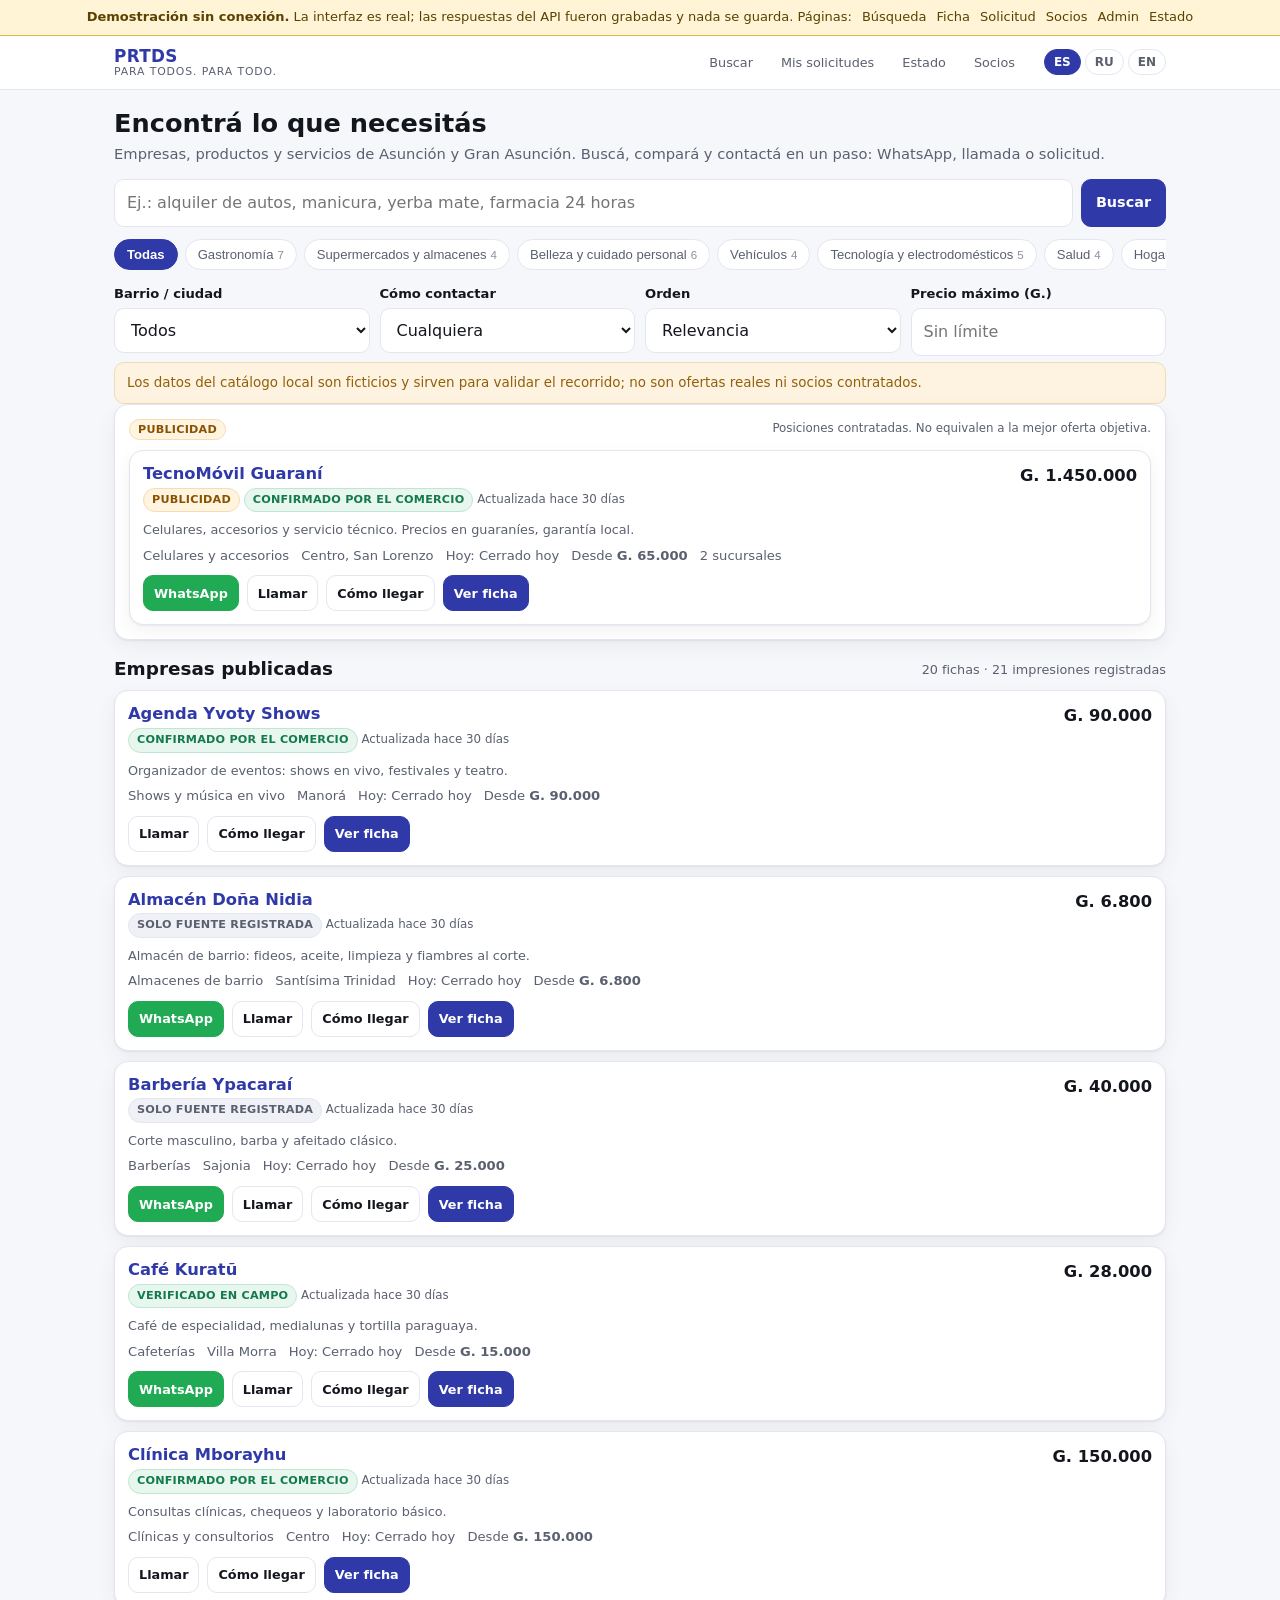
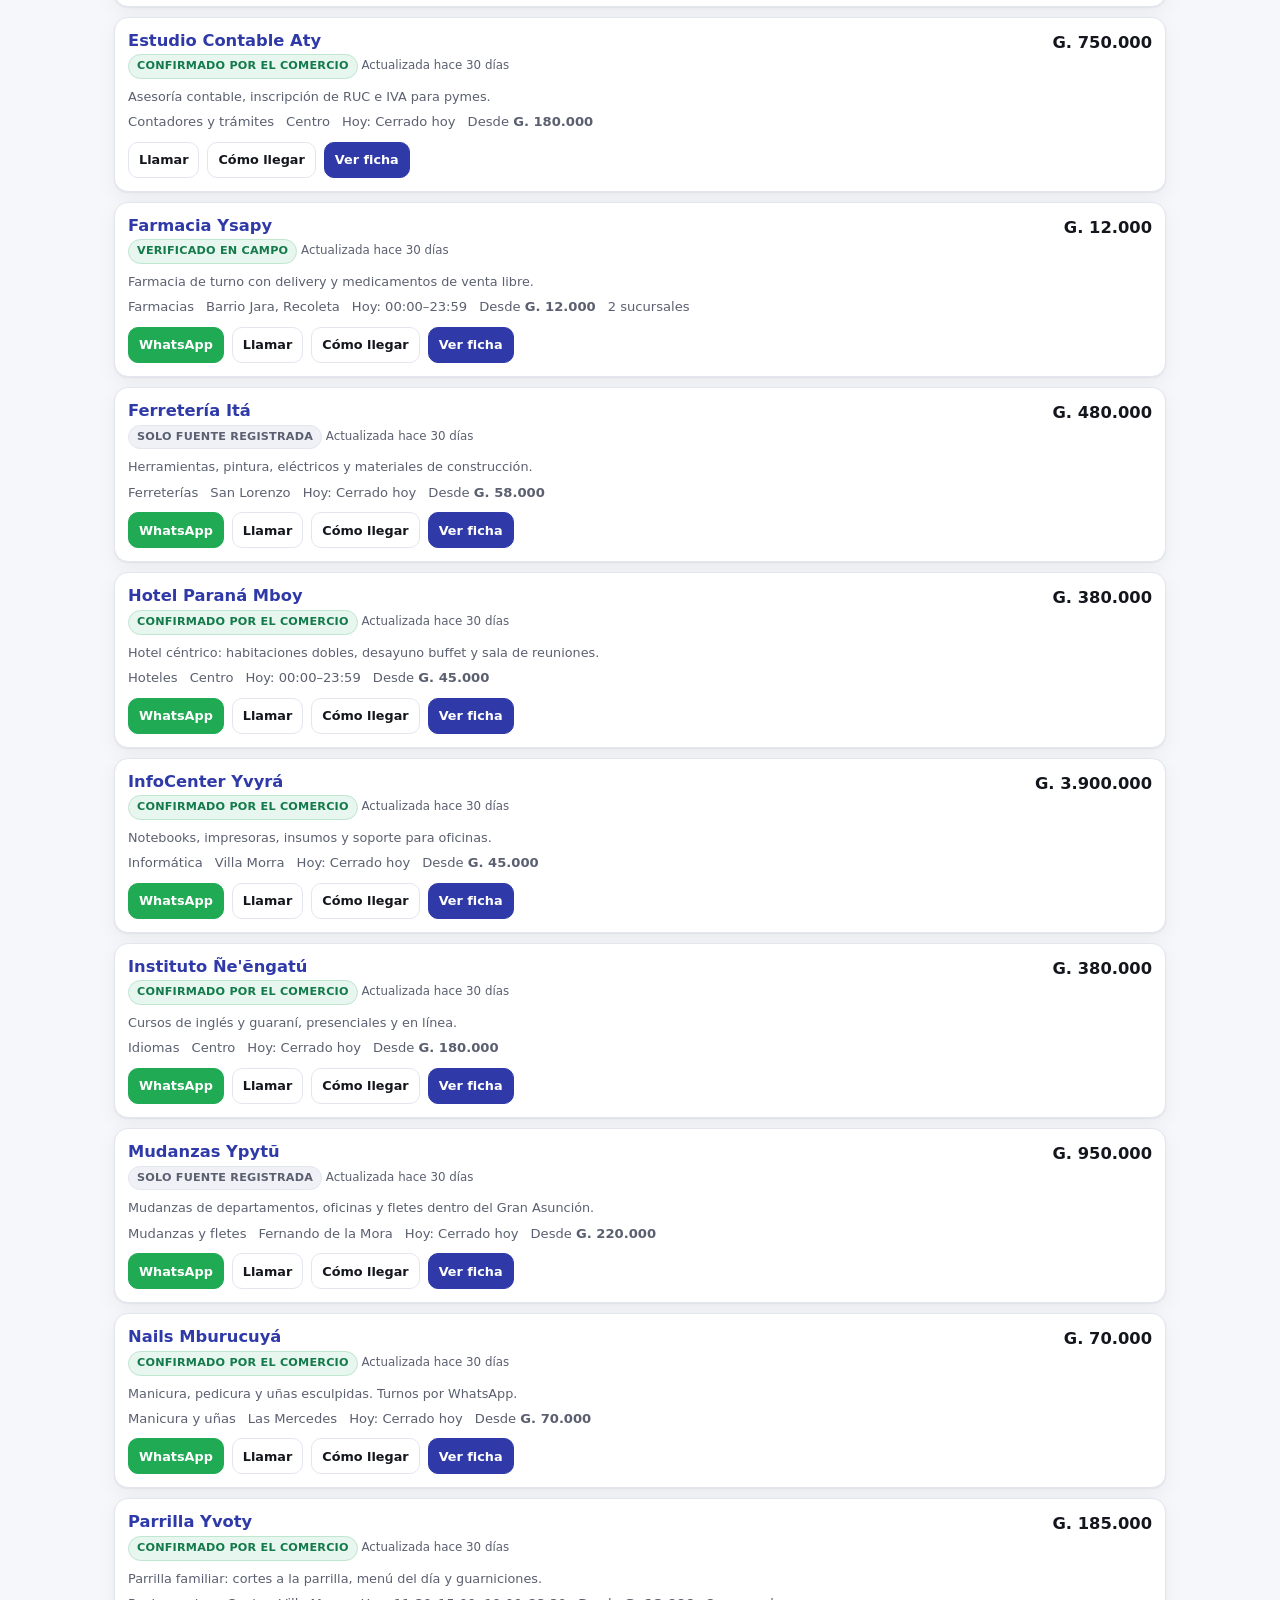
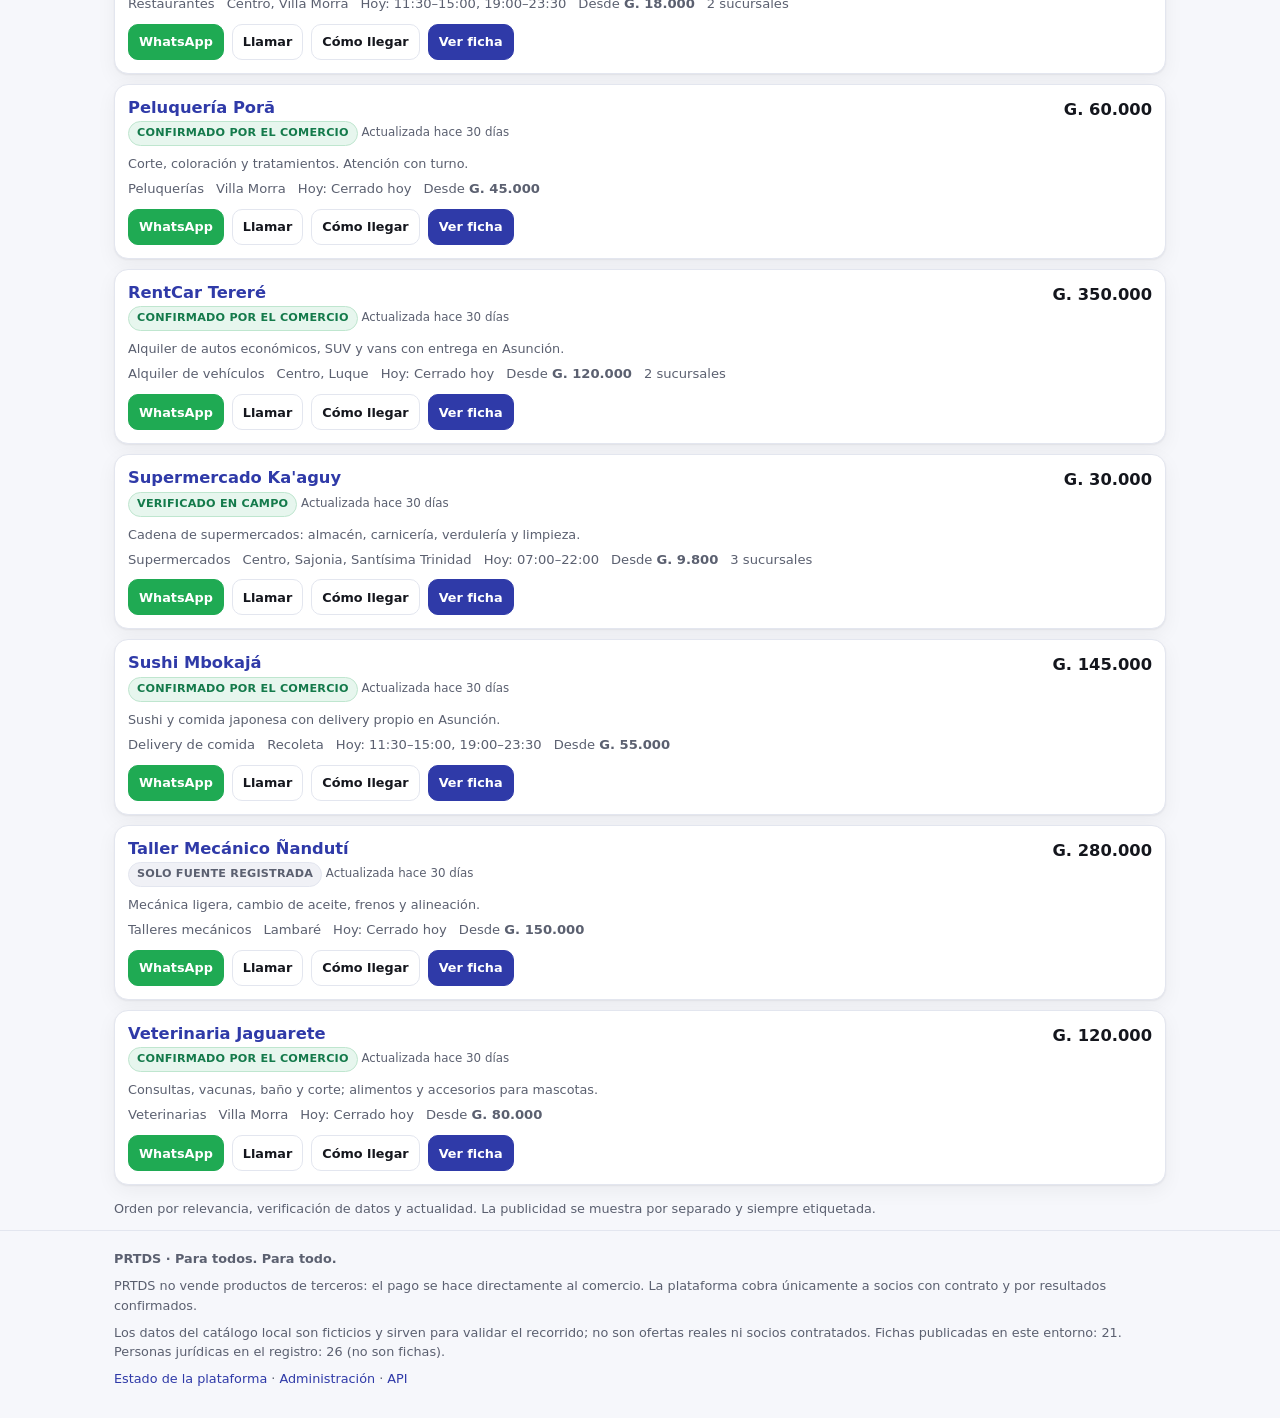
==== commit 63799585: "fix(i18n): переключатель языков был невидим — белое по белой шапке Аудит по факту обращения: на GitH" ====
--- a/docs/demo/index.html
+++ b/docs/demo/index.html
@@ -271,17 +271,27 @@
 @keyframes shimmer { 0% { background-position: 200% 0; } 100% { background-position: -200% 0; } }
 .error { color: var(--danger); font-size: .84rem; }
 
-/* --- переключатель языка интерфейса (i18n.js) ------------------------- */
-.lang-switch{display:flex;align-items:center;gap:4px;margin-left:auto;flex-wrap:wrap}
-.lang-switch button{border:1px solid rgba(255,255,255,.45);background:transparent;color:#fff;
-  font:600 12px/1 system-ui,sans-serif;padding:5px 8px;border-radius:8px;cursor:pointer}
-.lang-switch button.on{background:#fff;color:#2f3aa8;border-color:#fff}
+/* --- переключатель языка интерфейса (i18n.js) -------------------------
+ * Шапка светлая: background .topbar = rgba(255,255,255,.96). Цвета берутся из
+ * токенов дизайна, иначе кнопки сливаются с фоном (белое по белому уже было —
+ * переключатель присутствовал в DOM, но не отображался).
+ * Регрессию ловит scripts/check_i18n_coverage.js. */
+.lang-switch{display:flex;align-items:center;gap:4px;margin-left:6px;flex:0 0 auto}
+.lang-switch button{
+  border:1px solid var(--line);background:var(--surface);color:var(--ink-soft);
+  font:600 12px/1 system-ui,sans-serif;padding:6px 9px;border-radius:999px;cursor:pointer;
+}
+.lang-switch button:hover{background:var(--brand-soft);color:var(--brand);border-color:var(--brand-soft)}
+.lang-switch button.on{background:var(--brand);border-color:var(--brand);color:#fff}
 .lang-switch .lang-hint{display:none}
 .lang-switch:hover .lang-hint,.lang-switch:focus-within .lang-hint{
-  display:block;position:absolute;top:52px;right:12px;max-width:min(92vw,360px);
-  background:#fff;color:#333;border:1px solid #ddd;border-radius:10px;padding:8px 10px;
-  font:400 12px/1.45 system-ui,sans-serif;box-shadow:0 6px 18px rgba(0,0,0,.14);z-index:70}
-@media (max-width:520px){.lang-switch{margin-left:0}}
+  display:block;position:absolute;top:54px;right:12px;max-width:min(92vw,360px);
+  background:var(--surface);color:var(--ink);border:1px solid var(--line);border-radius:10px;
+  padding:8px 10px;font:400 12px/1.45 system-ui,sans-serif;box-shadow:var(--shadow);z-index:70}
+@media (max-width:600px){
+  .topbar-inner{flex-wrap:wrap}
+  .lang-switch{margin-left:auto}
+}
 
 
 /* ---- aviso de demostración sin conexión ---- */
@@ -394,7 +404,7 @@
     </div>
   </footer>
 <script>
-const SNAPSHOT = {"GET /api/meta/status":{"status":200,"body":{"slice":"corte-1: funnel de punta a punta","app_env":"development","catalog":{"legal_entities_in_registry":26,"company_records_total":23,"published_cards":21,"by_status":{"draft":1,"published":21,"staging":1},"warning_es":"Personas jurídicas en el registro ≠ fichas publicadas y operativas."},"economics":{"company_id":null,"since":null,"until":null,"currency":"PYG","gmv_pyg":900000,"gmv_display":"G. 900.000","prtds_revenue_pyg":63000,"prtds_revenue_display":"G. 63.000","contribution_margin_pyg":43000,"contribution_margin_display":"G. 43.000","flagged_negative_margin_pyg":0,"flagged_negative_margin_display":"G. 0","flagged_commission_pyg":0,"avg_margin_per_operation_pyg":8600,"settlements_by_status":{"pending":5},"counters":{"leads_total":5,"confirmed_sales":5,"repeat_purchases":0,"new_customers_with_phone":4},"acquisition":{"spend_pyg":0,"spend_display":"G. 0","cost_per_lead_pyg":null,"cost_per_confirmed_sale_pyg":null},"alerts":[{"code":"negative_contribution_margin","count":0,"message_es":"Operaciones con margen de contribución no positivo: requieren renegociación antes de escalar."},{"code":"no_contract_basis","count":0,"message_es":"Ventas confirmadas sin contrato: ingreso cero. Oportunidad comercial, no un cobro pendiente."}],"warning_es":"GMV del comercio ≠ ingreso de PRTDS."},"pending_verification_es":["Auditoría read-only de producción (Neon, Render, Cloudflare).","Proveedores verificados de tipo de cambio y clima.","Identidad real de usuarios y socios (no tokens de demostración).","Integración POS/feed con cadenas grandes.","Análisis jurídico de bonos, cashback y productos financieros."],"demo_data_notice_es":"Los datos del catálogo local son ficticios y sirven para validar el recorrido; no son ofertas reales ni socios contratados."}},"GET /api/categories":{"status":200,"body":{"categories":[{"id":"cat_1a1bd20700a7371bcf964","slug":"gastronomia","name_es":"Gastronomía","name_ru":"Гастрономия","description_es":null,"icon":"food","default_intent":"whatsapp","is_active":true,"sort_order":10,"published_companies":7,"published_companies_own":0,"children":[{"id":"cat_1a1bd20700cf291cf6ea5","slug":"restaurantes","name_es":"Restaurantes","name_ru":"Рестораны","description_es":null,"icon":null,"default_intent":"whatsapp","is_active":true,"sort_order":11,"published_companies":2,"published_companies_own":2,"children":[]},{"id":"cat_1a1bd20700c06eaab0ad8","slug":"cafeterias","name_es":"Cafeterías","name_ru":"Кофейни","description_es":null,"icon":null,"default_intent":"whatsapp","is_active":true,"sort_order":12,"published_companies":2,"published_companies_own":2,"children":[]},{"id":"cat_1a1bd20700c8689f5f309","slug":"delivery-comida","name_es":"Delivery de comida","name_ru":"Доставка еды","description_es":null,"icon":null,"default_intent":"whatsapp","is_active":true,"sort_order":13,"published_companies":3,"published_companies_own":3,"children":[]},{"id":"cat_1a1bd20700d1e61a8d280","slug":"bares","name_es":"Bares y cervecerías","name_ru":"Бары","description_es":null,"icon":null,"default_intent":"whatsapp","is_active":true,"sort_order":14,"published_companies":0,"published_companies_own":0,"children":[]}]},{"id":"cat_1a1bd20700d9c85ba5faa","slug":"supermercados","name_es":"Supermercados y almacenes","name_ru":"Супермаркеты и магазины","description_es":null,"icon":"cart","default_intent":"whatsapp","is_active":true,"sort_order":20,"published_companies":4,"published_companies_own":0,"children":[{"id":"cat_1a1bd20700e9bfe2f3698","slug":"supermercados-cadena","name_es":"Supermercados","name_ru":"Супермаркеты","description_es":null,"icon":null,"default_intent":"whatsapp","is_active":true,"sort_order":21,"published_companies":2,"published_companies_own":2,"children":[]},{"id":"cat_1a1bd20700e59bd7dd77c","slug":"almacenes","name_es":"Almacenes de barrio","name_ru":"Продуктовые лавки","description_es":null,"icon":null,"default_intent":"whatsapp","is_active":true,"sort_order":22,"published_companies":2,"published_companies_own":2,"children":[]},{"id":"cat_1a1bd20700ec7ebc1a90f","slug":"bebidas","name_es":"Bebidas y licorerías","name_ru":"Напитки","description_es":null,"icon":null,"default_intent":"whatsapp","is_active":true,"sort_order":23,"published_companies":0,"published_companies_own":0,"children":[]}]},{"id":"cat_1a1bd20700f10582e9740","slug":"belleza","name_es":"Belleza y cuidado personal","name_ru":"Красота и уход","description_es":null,"icon":"sparkles","default_intent":"booking","is_active":true,"sort_order":30,"published_companies":6,"published_companies_own":0,"children":[{"id":"cat_1a1bd20700fcd00208b16","slug":"peluquerias","name_es":"Peluquerías","name_ru":"Парикмахерские","description_es":null,"icon":null,"default_intent":"whatsapp","is_active":true,"sort_order":31,"published_companies":2,"published_companies_own":2,"children":[]},{"id":"cat_1a1bd20700f4afd3404ff","slug":"manicura","name_es":"Manicura y uñas","name_ru":"Маникюр","description_es":null,"icon":null,"default_intent":"whatsapp","is_active":true,"sort_order":32,"published_companies":2,"published_companies_own":2,"children":[]},{"id":"cat_1a1bd20700f2a29357b8b","slug":"barberias","name_es":"Barberías","name_ru":"Барбершопы","description_es":null,"icon":null,"default_intent":"whatsapp","is_active":true,"sort_order":33,"published_companies":2,"published_companies_own":2,"children":[]},{"id":"cat_1a1bd20701003a174c3ba","slug":"spa","name_es":"Spa y masajes","name_ru":"Спа и массаж","description_es":null,"icon":null,"default_intent":"whatsapp","is_active":true,"sort_order":34,"published_companies":0,"published_companies_own":0,"children":[]}]},{"id":"cat_1a1bd207010ff247b0184","slug":"vehiculos","name_es":"Vehículos","name_ru":"Транспорт","description_es":null,"icon":"car","default_intent":"request","is_active":true,"sort_order":40,"published_companies":4,"published_companies_own":0,"children":[{"id":"cat_1a1bd207010b3f0280b47","slug":"alquiler-vehiculos","name_es":"Alquiler de vehículos","name_ru":"Аренда авто","description_es":null,"icon":null,"default_intent":"whatsapp","is_active":true,"sort_order":41,"published_companies":2,"published_companies_own":2,"children":[]},{"id":"cat_1a1bd20701197db4b69cd","slug":"taller-mecanico","name_es":"Talleres mecánicos","name_ru":"Автосервис","description_es":null,"icon":null,"default_intent":"whatsapp","is_active":true,"sort_order":42,"published_companies":2,"published_companies_own":2,"children":[]},{"id":"cat_1a1bd207011dc620ceb81","slug":"repuestos","name_es":"Repuestos y accesorios","name_ru":"Запчасти","description_es":null,"icon":null,"default_intent":"whatsapp","is_active":true,"sort_order":43,"published_companies":0,"published_companies_own":0,"children":[]},{"id":"cat_1a1bd207011ae514e65a9","slug":"lavadero","name_es":"Lavaderos","name_ru":"Автомойки","description_es":null,"icon":null,"default_intent":"whatsapp","is_active":true,"sort_order":44,"published_companies":0,"published_companies_own":0,"children":[]}]},{"id":"cat_1a1bd2070111789b7e532","slug":"tecnologia","name_es":"Tecnología y electrodomésticos","name_ru":"Техника и электроника","description_es":null,"icon":"device","default_intent":"whatsapp","is_active":true,"sort_order":50,"published_companies":5,"published_companies_own":0,"children":[{"id":"cat_1a1bd207012545b958596","slug":"celulares","name_es":"Celulares y accesorios","name_ru":"Смартфоны","description_es":null,"icon":null,"default_intent":"whatsapp","is_active":true,"sort_order":51,"published_companies":2,"published_companies_own":2,"children":[]},{"id":"cat_1a1bd2070123eaafcc6de","slug":"informatica","name_es":"Informática","name_ru":"Компьютеры","description_es":null,"icon":null,"default_intent":"whatsapp","is_active":true,"sort_order":52,"published_companies":2,"published_companies_own":2,"children":[]},{"id":"cat_1a1bd207012bbe776ce49","slug":"electrodomesticos","name_es":"Electrodomésticos","name_ru":"Бытовая техника","description_es":null,"icon":null,"default_intent":"whatsapp","is_active":true,"sort_order":53,"published_companies":1,"published_companies_own":1,"children":[]}]},{"id":"cat_1a1bd207013b9a8ab7820","slug":"salud","name_es":"Salud","name_ru":"Здоровье","description_es":null,"icon":"health","default_intent":"call","is_active":true,"sort_order":60,"published_companies":4,"published_companies_own":0,"children":[{"id":"cat_1a1bd20701301836edcd3","slug":"farmacias","name_es":"Farmacias","name_ru":"Аптеки","description_es":null,"icon":null,"default_intent":"whatsapp","is_active":true,"sort_order":61,"published_companies":2,"published_companies_own":2,"children":[]},{"id":"cat_1a1bd207013349cedcdf3","slug":"clinicas","name_es":"Clínicas y consultorios","name_ru":"Клиники","description_es":null,"icon":null,"default_intent":"whatsapp","is_active":true,"sort_order":62,"published_companies":2,"published_companies_own":2,"children":[]},{"id":"cat_1a1bd207013805b46f783","slug":"odontologia","name_es":"Odontología","name_ru":"Стоматология","description_es":null,"icon":null,"default_intent":"whatsapp","is_active":true,"sort_order":63,"published_companies":0,"published_companies_own":0,"children":[]}]},{"id":"cat_1a1bd207014ea471d00f8","slug":"hogar","name_es":"Hogar y construcción","name_ru":"Дом и строительство","description_es":null,"icon":"home","default_intent":"whatsapp","is_active":true,"sort_order":70,"published_companies":2,"published_companies_own":0,"children":[{"id":"cat_1a1bd20701474a318f96f","slug":"ferreteria","name_es":"Ferreterías","name_ru":"Хозтовары","description_es":null,"icon":null,"default_intent":"whatsapp","is_active":true,"sort_order":71,"published_companies":2,"published_companies_own":2,"children":[]},{"id":"cat_1a1bd207014fd5869001f","slug":"muebles","name_es":"Muebles y decoración","name_ru":"Мебель","description_es":null,"icon":null,"default_intent":"whatsapp","is_active":true,"sort_order":72,"published_companies":0,"published_companies_own":0,"children":[]}]},{"id":"cat_1a1bd207014c37462bac4","slug":"educacion","name_es":"Educación","name_ru":"Образование","description_es":null,"icon":"book","default_intent":"request","is_active":true,"sort_order":80,"published_companies":2,"published_companies_own":0,"children":[{"id":"cat_1a1bd2070154fa6eb682e","slug":"idiomas","name_es":"Idiomas","name_ru":"Языки","description_es":null,"icon":null,"default_intent":"whatsapp","is_active":true,"sort_order":81,"published_companies":2,"published_companies_own":2,"children":[]},{"id":"cat_1a1bd207015647c1c93bc","slug":"apoyo-escolar","name_es":"Apoyo escolar","name_ru":"Репетиторы","description_es":null,"icon":null,"default_intent":"whatsapp","is_active":true,"sort_order":82,"published_companies":0,"published_companies_own":0,"children":[]}]},{"id":"cat_1a1bd207015f5414e3230","slug":"servicios","name_es":"Servicios profesionales","name_ru":"Услуги","description_es":null,"icon":"briefcase","default_intent":"request","is_active":true,"sort_order":90,"published_companies":4,"published_companies_own":0,"children":[{"id":"cat_1a1bd2070153654a2a2d5","slug":"contadores","name_es":"Contadores y trámites","name_ru":"Бухгалтерия","description_es":null,"icon":null,"default_intent":"whatsapp","is_active":true,"sort_order":91,"published_companies":2,"published_companies_own":2,"children":[]},{"id":"cat_1a1bd2070169a5c7c94d6","slug":"mudanzas","name_es":"Mudanzas y fletes","name_ru":"Переезды","description_es":null,"icon":null,"default_intent":"whatsapp","is_active":true,"sort_order":92,"published_companies":2,"published_companies_own":2,"children":[]},{"id":"cat_1a1bd2070160697f71037","slug":"abogados","name_es":"Abogados","name_ru":"Юристы","description_es":null,"icon":null,"default_intent":"whatsapp","is_active":true,"sort_order":93,"published_companies":0,"published_companies_own":0,"children":[]}]},{"id":"cat_1a1bd207016d96adac671","slug":"eventos","name_es":"Eventos y agenda","name_ru":"События и афиша","description_es":null,"icon":"ticket","default_intent":"request","is_active":true,"sort_order":100,"published_companies":2,"published_companies_own":0,"children":[{"id":"cat_1a1bd20701730506ad92c","slug":"shows","name_es":"Shows y música en vivo","name_ru":"Концерты","description_es":null,"icon":null,"default_intent":"whatsapp","is_active":true,"sort_order":101,"published_companies":2,"published_companies_own":2,"children":[]},{"id":"cat_1a1bd2070172cfdf4d239","slug":"teatro","name_es":"Teatro","name_ru":"Театр","description_es":null,"icon":null,"default_intent":"whatsapp","is_active":true,"sort_order":102,"published_companies":0,"published_companies_own":0,"children":[]}]},{"id":"cat_1a1bd207017306122d0af","slug":"turismo","name_es":"Turismo y alojamiento","name_ru":"Туризм и проживание","description_es":null,"icon":"bed","default_intent":"booking","is_active":true,"sort_order":110,"published_companies":2,"published_companies_own":0,"children":[{"id":"cat_1a1bd2070179f5a3278f2","slug":"hoteles","name_es":"Hoteles","name_ru":"Отели","description_es":null,"icon":null,"default_intent":"whatsapp","is_active":true,"sort_order":111,"published_companies":2,"published_companies_own":2,"children":[]},{"id":"cat_1a1bd207018e45dd2918b","slug":"excursiones","name_es":"Excursiones","name_ru":"Экскурсии","description_es":null,"icon":null,"default_intent":"whatsapp","is_active":true,"sort_order":112,"published_companies":0,"published_companies_own":0,"children":[]}]},{"id":"cat_1a1bd207018beb3064745","slug":"mascotas","name_es":"Mascotas","name_ru":"Животные","description_es":null,"icon":"paw","default_intent":"booking","is_active":true,"sort_order":120,"published_companies":3,"published_companies_own":0,"children":[{"id":"cat_1a1bd207018aa418a8080","slug":"veterinarias","name_es":"Veterinarias","name_ru":"Ветклиники","description_es":null,"icon":null,"default_intent":"whatsapp","is_active":true,"sort_order":121,"published_companies":2,"published_companies_own":2,"children":[]},{"id":"cat_1a1bd207018b703fe3d6c","slug":"pet-shops","name_es":"Pet shops","name_ru":"Зоомагазины","description_es":null,"icon":null,"default_intent":"whatsapp","is_active":true,"sort_order":122,"published_companies":1,"published_companies_own":1,"children":[]}]}]}},"GET /api/facets":{"status":200,"body":{"barrios":[{"name":"Centro","count":8},{"name":"Villa Morra","count":5},{"name":"Santísima Trinidad","count":2},{"name":"San Lorenzo","count":2},{"name":"Sajonia","count":2},{"name":"Recoleta","count":2},{"name":"Manorá","count":1},{"name":"Luque","count":1},{"name":"Las Mercedes","count":1},{"name":"Lambaré","count":1},{"name":"Fernando de la Mora","count":1},{"name":"Barrio Jara","count":1}],"cities":[{"name":"Asunción","count":22},{"name":"San Lorenzo","count":2},{"name":"Luque","count":1},{"name":"Lambaré","count":1},{"name":"Fernando de la Mora","count":1}],"channels":[{"code":"whatsapp","label_es":"WhatsApp"},{"code":"phone","label_es":"Llamada"},{"code":"delivery","label_es":"Delivery"},{"code":"pickup","label_es":"Retiro en local"}],"sorts":[{"code":"relevance","label_es":"Relevancia"},{"code":"name","label_es":"Nombre A–Z"},{"code":"recent","label_es":"Publicadas recientemente"},{"code":"price_asc","label_es":"Precio más bajo"}]}},"GET /api/search?page=1&limit=20":{"status":200,"body":{"total_organic":20,"total_sponsored":1,"query":{"q":null,"category":null,"barrio":null,"city":null,"channel":null,"min_price":null,"max_price":null,"sort":"relevance","page":1,"limit":20},"total":20,"page_count":1,"results":[{"id":"cmp_1a1bd20706214ca234645","slug":"agenda-yvoty-shows","display_name":"Agenda Yvoty Shows","short_description_es":"Organizador de eventos: shows en vivo, festivales y teatro.","brand":null,"category":"Shows y música en vivo","category_slug":"shows","barrios":["Manorá"],"cities":["Asunción"],"branch_count":1,"primary_branch":{"id":"br_1a1bd2070622b7ca89f35","name_es":"Oficina de producción","address_text":"Manorá, Asunción","barrio":"Manorá","city":"Asunción","district":"Asunción","latitude":-25.279,"longitude":-57.61,"map_url":"https://www.openstreetmap.org/?mlat=-25.279&mlon=-57.61#map=17/-25.279/-57.61","channels":{"whatsapp":null,"phone":"+595215551601","email":null,"website":null,"instagram":null},"contacts":[{"id":"ct_1a1bd207063e3f563d5ae","channel":"phone","value":"+595215551601","label_es":"Teléfono fijo","is_primary":true,"verified_at":"2026-11-08T15:46:22.088922+00:00","verification_level":"partner_confirmed"}],"opening_hours":{"mon":[["08:30","17:30"]],"tue":[["08:30","17:30"]],"wed":[["08:30","17:30"]],"thu":[["08:30","17:30"]],"fri":[["08:30","17:30"]]},"pickup_available":false,"delivery_available":false,"delivery_zone_es":null,"delivery_fee_display":null,"freshness":{"observed_at":"2026-11-08T15:46:22.088922+00:00","verified_at":"2026-11-08T15:46:22.088922+00:00","verification_level":"partner_confirmed","is_stale":false,"source":"OpenStreetMap contributors"}},"offers_preview":[{"id":"off_1a1bd207064b96ef2474a","title_es":"Entrada general — show en vivo","description_es":null,"sku":"AY-ENT-GEN","barcode":null,"unit":"entrada","currency":"PYG","availability_status":"in_stock","price":{"currency":"PYG","base_price":90000,"base_price_display":"G. 90.000","seller_discount":0,"confirmed_benefits":0,"delivery_fee":0,"pickup_fee":0,"charges":0,"effective_total":90000,"effective_total_display":"G. 90.000","potential_cashback":0,"potential_cashback_display":"G. 0","potential_cashback_conditional":true,"rule_provenance":[]},"price_display":"G. 90.000","base_price_display":"G. 90.000","attributes":{"demo":true},"freshness":{"observed_at":"2026-11-08T15:46:22.088922+00:00","valid_until":"2026-12-08T15:46:22.088922+00:00","is_stale":false,"verification_level":"partner_confirmed","source":"Aportado por el comercio (demo)"}},{"id":"off_1a1bd2070643dcd1eb2c9","title_es":"Entrada sector preferencial","description_es":null,"sku":"AY-ENT-PRE","barcode":null,"unit":"entrada","currency":"PYG","availability_status":"in_stock","price":{"currency":"PYG","base_price":180000,"base_price_display":"G. 180.000","seller_discount":0,"confirmed_benefits":0,"delivery_fee":0,"pickup_fee":0,"charges":0,"effective_total":180000,"effective_total_display":"G. 180.000","potential_cashback":0,"potential_cashback_display":"G. 0","potential_cashback_conditional":true,"rule_provenance":[]},"price_display":"G. 180.000","base_price_display":"G. 180.000","attributes":{"demo":true},"freshness":{"observed_at":"2026-11-08T15:46:22.088922+00:00","valid_until":"2026-12-08T15:46:22.088922+00:00","is_stale":false,"verification_level":"partner_confirmed","source":"Aportado por el comercio (demo)"}},{"id":"off_1a1bd207064f59feefb1e","title_es":"Entrada gratuita — evento cultural","description_es":null,"sku":"AY-ENT-LIB","barcode":null,"unit":"entrada","currency":"PYG","availability_status":"seasonal","price":{"currency":"PYG","base_price":0,"base_price_display":"G. 0","seller_discount":0,"confirmed_benefits":0,"delivery_fee":0,"pickup_fee":0,"charges":0,"effective_total":0,"effective_total_display":"G. 0","potential_cashback":0,"potential_cashback_display":"G. 0","potential_cashback_conditional":true,"rule_provenance":[]},"price_display":"G. 0","base_price_display":"G. 0","attributes":{"demo":true},"freshness":{"observed_at":"2026-11-08T15:46:22.088922+00:00","valid_until":"2026-12-08T15:46:22.088922+00:00","is_stale":false,"verification_level":"partner_confirmed","source":"Aportado por el comercio (demo)"}}],"min_price_display":"G. 90.000","verification_level":"partner_confirmed","is_promoted":false,"promotion_label_es":null,"published_at":"2026-11-05T21:46:22.088922+00:00","url":"/empresa/agenda-yvoty-shows"},{"id":"cmp_1a1bd207036994f414c9f","slug":"almacen-dona-nidia","display_name":"Almacén Doña Nidia","short_description_es":"Almacén de barrio: fideos, aceite, limpieza y fiambres al corte.","brand":null,"category":"Almacenes de barrio","category_slug":"almacenes","barrios":["Santísima Trinidad"],"cities":["Asunción"],"branch_count":1,"primary_branch":{"id":"br_1a1bd2070373a0d53fd5c","name_es":"Local Trinidad","address_text":"Santísima Trinidad, Asunción","barrio":"Santísima Trinidad","city":"Asunción","district":"Asunción","latitude":-25.2671,"longitude":-57.6202,"map_url":"https://www.openstreetmap.org/?mlat=-25.2671&mlon=-57.6202#map=17/-25.2671/-57.6202","channels":{"whatsapp":"+595981555401","phone":"+595981555401","email":null,"website":null,"instagram":null},"contacts":[{"id":"ct_1a1bd207037c698cfa024","channel":"whatsapp","value":"+595981555401","label_es":"WhatsApp del local","is_primary":true,"verified_at":null,"verification_level":"source_only"},{"id":"ct_1a1bd2070373b686181f5","channel":"phone","value":"+595981555401","label_es":"Teléfono fijo","is_primary":false,"verified_at":null,"verification_level":"source_only"}],"opening_hours":{"mon":[["08:00","12:00"],["15:00","20:00"]],"tue":[["08:00","12:00"],["15:00","20:00"]],"wed":[["08:00","12:00"],["15:00","20:00"]],"thu":[["08:00","12:00"],["15:00","20:00"]],"fri":[["08:00","12:00"],["15:00","20:00"]],"sat":[["08:00","13:00"]]},"pickup_available":true,"delivery_available":false,"delivery_zone_es":null,"delivery_fee_display":null,"freshness":{"observed_at":"2026-11-08T15:46:22.088922+00:00","verified_at":"2026-11-08T15:46:22.088922+00:00","verification_level":"source_only","is_stale":false,"source":"OpenStreetMap contributors"}},"offers_preview":[{"id":"off_1a1bd207038f8b8893edb","title_es":"Fideos secos 500 g","description_es":null,"sku":"DN-FID-500","barcode":null,"unit":"paquete","currency":"PYG","availability_status":"in_stock","price":{"currency":"PYG","base_price":6800,"base_price_display":"G. 6.800","seller_discount":0,"confirmed_benefits":0,"delivery_fee":0,"pickup_fee":0,"charges":0,"effective_total":6800,"effective_total_display":"G. 6.800","potential_cashback":0,"potential_cashback_display":"G. 0","potential_cashback_conditional":true,"rule_provenance":[]},"price_display":"G. 6.800","base_price_display":"G. 6.800","attributes":{"demo":true},"freshness":{"observed_at":"2026-11-08T15:46:22.088922+00:00","valid_until":"2026-12-08T15:46:22.088922+00:00","is_stale":false,"verification_level":"source_only","source":"Aportado por el comercio (demo)"}},{"id":"off_1a1bd20703852ad3e8d3d","title_es":"Gaseosa 2 L (segunda marca)","description_es":null,"sku":"DN-GAS-2L","barcode":null,"unit":"botella","currency":"PYG","availability_status":"in_stock","price":{"currency":"PYG","base_price":7500,"base_price_display":"G. 7.500","seller_discount":0,"confirmed_benefits":0,"delivery_fee":0,"pickup_fee":0,"charges":0,"effective_total":7500,"effective_total_display":"G. 7.500","potential_cashback":0,"potential_cashback_display":"G. 0","potential_cashback_conditional":true,"rule_provenance":[]},"price_display":"G. 7.500","base_price_display":"G. 7.500","attributes":{"demo":true},"freshness":{"observed_at":"2026-11-08T15:46:22.088922+00:00","valid_until":"2026-12-08T15:46:22.088922+00:00","is_stale":false,"verification_level":"source_only","source":"Aportado por el comercio (demo)"}},{"id":"off_1a1bd207039a726434f50","title_es":"Jamón cocido (por kg)","description_es":null,"sku":"DN-JAM-KG","barcode":null,"unit":"kg","currency":"PYG","availability_status":"on_request","price":{"currency":"PYG","base_price":62000,"base_price_display":"G. 62.000","seller_discount":0,"confirmed_benefits":0,"delivery_fee":0,"pickup_fee":0,"charges":0,"effective_total":62000,"effective_total_display":"G. 62.000","potential_cashback":0,"potential_cashback_display":"G. 0","potential_cashback_conditional":true,"rule_provenance":[]},"price_display":"G. 62.000","base_price_display":"G. 62.000","attributes":{"demo":true},"freshness":{"observed_at":"2026-11-08T15:46:22.088922+00:00","valid_until":"2026-12-08T15:46:22.088922+00:00","is_stale":false,"verification_level":"source_only","source":"Aportado por el comercio (demo)"}}],"min_price_display":"G. 6.800","verification_level":"source_only","is_promoted":false,"promotion_label_es":null,"published_at":"2026-11-05T21:46:22.088922+00:00","url":"/empresa/almacen-dona-nidia"},{"id":"cmp_1a1bd20704112a4f1548b","slug":"barberia-ypacarai","display_name":"Barbería Ypacaraí","short_description_es":"Corte masculino, barba y afeitado clásico.","brand":null,"category":"Barberías","category_slug":"barberias","barrios":["Sajonia"],"cities":["Asunción"],"branch_count":1,"primary_branch":{"id":"br_1a1bd2070414937515767","name_es":"Local Sajonia","address_text":"Sajonia, Asunción","barrio":"Sajonia","city":"Asunción","district":"Asunción","latitude":-25.3039,"longitude":-57.654,"map_url":"https://www.openstreetmap.org/?mlat=-25.3039&mlon=-57.654#map=17/-25.3039/-57.654","channels":{"whatsapp":"+595983555701","phone":"+595983555701","email":null,"website":null,"instagram":null},"contacts":[{"id":"ct_1a1bd2070426df6d0e623","channel":"whatsapp","value":"+595983555701","label_es":"WhatsApp del local","is_primary":true,"verified_at":null,"verification_level":"source_only"},{"id":"ct_1a1bd2070425069287058","channel":"phone","value":"+595983555701","label_es":"Teléfono fijo","is_primary":false,"verified_at":null,"verification_level":"source_only"}],"opening_hours":{"tue":[["09:00","19:00"]],"wed":[["09:00","19:00"]],"thu":[["09:00","19:00"]],"fri":[["09:00","19:00"]],"sat":[["09:00","19:00"]]},"pickup_available":true,"delivery_available":false,"delivery_zone_es":null,"delivery_fee_display":null,"freshness":{"observed_at":"2026-11-08T15:46:22.088922+00:00","verified_at":"2026-11-08T15:46:22.088922+00:00","verification_level":"source_only","is_stale":false,"source":"OpenStreetMap contributors"}},"offers_preview":[{"id":"off_1a1bd207043ce9ff471fc","title_es":"Corte masculino","description_es":null,"sku":"BY-COR-MAS","barcode":null,"unit":"servicio","currency":"PYG","availability_status":"in_stock","price":{"currency":"PYG","base_price":40000,"base_price_display":"G. 40.000","seller_discount":0,"confirmed_benefits":0,"delivery_fee":0,"pickup_fee":0,"charges":0,"effective_total":40000,"effective_total_display":"G. 40.000","potential_cashback":0,"potential_cashback_display":"G. 0","potential_cashback_conditional":true,"rule_provenance":[]},"price_display":"G. 40.000","base_price_display":"G. 40.000","attributes":{"demo":true},"freshness":{"observed_at":"2026-11-08T15:46:22.088922+00:00","valid_until":"2026-12-08T15:46:22.088922+00:00","is_stale":false,"verification_level":"source_only","source":"Aportado por el comercio (demo)"}},{"id":"off_1a1bd2070439bde7dd8cd","title_es":"Arreglo de barba","description_es":null,"sku":"BY-BAR-ARR","barcode":null,"unit":"servicio","currency":"PYG","availability_status":"in_stock","price":{"currency":"PYG","base_price":25000,"base_price_display":"G. 25.000","seller_discount":0,"confirmed_benefits":0,"delivery_fee":0,"pickup_fee":0,"charges":0,"effective_total":25000,"effective_total_display":"G. 25.000","potential_cashback":0,"potential_cashback_display":"G. 0","potential_cashback_conditional":true,"rule_provenance":[]},"price_display":"G. 25.000","base_price_display":"G. 25.000","attributes":{"demo":true},"freshness":{"observed_at":"2026-11-08T15:46:22.088922+00:00","valid_until":"2026-12-08T15:46:22.088922+00:00","is_stale":false,"verification_level":"source_only","source":"Aportado por el comercio (demo)"}},{"id":"off_1a1bd2070432159e35cf5","title_es":"Corte + barba","description_es":null,"sku":"BY-COM-CB","barcode":null,"unit":"combo","currency":"PYG","availability_status":"in_stock","price":{"currency":"PYG","base_price":58000,"base_price_display":"G. 58.000","seller_discount":0,"confirmed_benefits":0,"delivery_fee":0,"pickup_fee":0,"charges":0,"effective_total":58000,"effective_total_display":"G. 58.000","potential_cashback":0,"potential_cashback_display":"G. 0","potential_cashback_conditional":true,"rule_provenance":[]},"price_display":"G. 58.000","base_price_display":"G. 58.000","attributes":{"demo":true},"freshness":{"observed_at":"2026-11-08T15:46:22.088922+00:00","valid_until":"2026-12-08T15:46:22.088922+00:00","is_stale":false,"verification_level":"source_only","source":"Aportado por el comercio (demo)"}}],"min_price_display":"G. 25.000","verification_level":"source_only","is_promoted":false,"promotion_label_es":null,"published_at":"2026-11-05T21:46:22.088922+00:00","url":"/empresa/barberia-ypacarai"},{"id":"cmp_1a1bd2070283bdb213ee2","slug":"cafe-kuratuu","display_name":"Café Kuratũ","short_description_es":"Café de especialidad, medialunas y tortilla paraguaya.","brand":"Café Kuratũ","category":"Cafeterías","category_slug":"cafeterias","barrios":["Villa Morra"],"cities":["Asunción"],"branch_count":1,"primary_branch":{"id":"br_1a1bd207029da20b8fd66","name_es":"Local Villa Morra","address_text":"Villa Morra, Asunción","barrio":"Villa Morra","city":"Asunción","district":"Asunción","latitude":-25.2989,"longitude":-57.5869,"map_url":"https://www.openstreetmap.org/?mlat=-25.2989&mlon=-57.5869#map=17/-25.2989/-57.5869","channels":{"whatsapp":"+595215550201","phone":"+595215550201","email":null,"website":null,"instagram":null},"contacts":[{"id":"ct_1a1bd2070292ac421a696","channel":"whatsapp","value":"+595215550201","label_es":"WhatsApp del local","is_primary":true,"verified_at":"2026-11-08T15:46:22.088922+00:00","verification_level":"field_verified"},{"id":"ct_1a1bd20702a5b8fc529fb","channel":"phone","value":"+595215550201","label_es":"Teléfono fijo","is_primary":false,"verified_at":"2026-11-08T15:46:22.088922+00:00","verification_level":"field_verified"}],"opening_hours":{"mon":[["08:00","12:00"],["15:00","20:00"]],"tue":[["08:00","12:00"],["15:00","20:00"]],"wed":[["08:00","12:00"],["15:00","20:00"]],"thu":[["08:00","12:00"],["15:00","20:00"]],"fri":[["08:00","12:00"],["15:00","20:00"]],"sat":[["08:00","13:00"]]},"pickup_available":true,"delivery_available":false,"delivery_zone_es":null,"delivery_fee_display":null,"freshness":{"observed_at":"2026-11-08T15:46:22.088922+00:00","verified_at":"2026-11-08T15:46:22.088922+00:00","verification_level":"field_verified","is_stale":false,"source":"OpenStreetMap contributors"}},"offers_preview":[{"id":"off_1a1bd20702a204bca1cbe","title_es":"Café con leche + 3 medialunas","description_es":null,"sku":"CK-COM-01","barcode":null,"unit":"combo","currency":"PYG","availability_status":"in_stock","price":{"currency":"PYG","base_price":28000,"base_price_display":"G. 28.000","seller_discount":0,"confirmed_benefits":0,"delivery_fee":0,"pickup_fee":0,"charges":0,"effective_total":28000,"effective_total_display":"G. 28.000","potential_cashback":0,"potential_cashback_display":"G. 0","potential_cashback_conditional":true,"rule_provenance":[]},"price_display":"G. 28.000","base_price_display":"G. 28.000","attributes":{"demo":true},"freshness":{"observed_at":"2026-11-08T15:46:22.088922+00:00","valid_until":"2026-12-08T15:46:22.088922+00:00","is_stale":false,"verification_level":"field_verified","source":"Aportado por el comercio (demo)"}},{"id":"off_1a1bd20702b2e5c0d8bdf","title_es":"Tortilla paraguaya (porción)","description_es":null,"sku":"CK-TOR-01","barcode":null,"unit":"porción","currency":"PYG","availability_status":"in_stock","price":{"currency":"PYG","base_price":15000,"base_price_display":"G. 15.000","seller_discount":0,"confirmed_benefits":0,"delivery_fee":0,"pickup_fee":0,"charges":0,"effective_total":15000,"effective_total_display":"G. 15.000","potential_cashback":0,"potential_cashback_display":"G. 0","potential_cashback_conditional":true,"rule_provenance":[]},"price_display":"G. 15.000","base_price_display":"G. 15.000","attributes":{"demo":true},"freshness":{"observed_at":"2026-11-08T15:46:22.088922+00:00","valid_until":"2026-12-08T15:46:22.088922+00:00","is_stale":false,"verification_level":"field_verified","source":"Aportado por el comercio (demo)"}},{"id":"off_1a1bd20702bc0898612fc","title_es":"Café de especialidad 250 g (granos)","description_es":null,"sku":"CK-GRA-250","barcode":null,"unit":"paquete","currency":"PYG","availability_status":"on_request","price":{"currency":"PYG","base_price":68000,"base_price_display":"G. 68.000","seller_discount":0,"confirmed_benefits":0,"delivery_fee":0,"pickup_fee":0,"charges":0,"effective_total":68000,"effective_total_display":"G. 68.000","potential_cashback":0,"potential_cashback_display":"G. 0","potential_cashback_conditional":true,"rule_provenance":[]},"price_display":"G. 68.000","base_price_display":"G. 68.000","attributes":{"demo":true},"freshness":{"observed_at":"2026-11-08T15:46:22.088922+00:00","valid_until":"2026-12-08T15:46:22.088922+00:00","is_stale":false,"verification_level":"field_verified","source":"Aportado por el comercio (demo)"}}],"min_price_display":"G. 15.000","verification_level":"field_verified","is_promoted":false,"promotion_label_es":null,"published_at":"2026-11-05T21:46:22.088922+00:00","url":"/empresa/cafe-kuratuu"},{"id":"cmp_1a1bd2070582b8426dbc8","slug":"clinica-mborayhu","display_name":"Clínica Mborayhu","short_description_es":"Consultas clínicas, chequeos y laboratorio básico.","brand":null,"category":"Clínicas y consultorios","category_slug":"clinicas","barrios":["Centro"],"cities":["Asunción"],"branch_count":1,"primary_branch":{"id":"br_1a1bd207059b8520e826a","name_es":"Sede Asunción","address_text":"Centro, Asunción","barrio":"Centro","city":"Asunción","district":"Asunción","latitude":-25.3015,"longitude":-57.6295,"map_url":"https://www.openstreetmap.org/?mlat=-25.3015&mlon=-57.6295#map=17/-25.3015/-57.6295","channels":{"whatsapp":null,"phone":"+595215551301","email":null,"website":null,"instagram":null},"contacts":[{"id":"ct_1a1bd20705940f75715b5","channel":"phone","value":"+595215551301","label_es":"Teléfono fijo","is_primary":true,"verified_at":"2026-11-08T15:46:22.088922+00:00","verification_level":"partner_confirmed"}],"opening_hours":{"mon":[["08:00","12:00"],["15:00","20:00"]],"tue":[["08:00","12:00"],["15:00","20:00"]],"wed":[["08:00","12:00"],["15:00","20:00"]],"thu":[["08:00","12:00"],["15:00","20:00"]],"fri":[["08:00","12:00"],["15:00","20:00"]],"sat":[["08:00","13:00"]]},"pickup_available":true,"delivery_available":false,"delivery_zone_es":null,"delivery_fee_display":null,"freshness":{"observed_at":"2026-11-08T15:46:22.088922+00:00","verified_at":"2026-11-08T15:46:22.088922+00:00","verification_level":"partner_confirmed","is_stale":false,"source":"OpenStreetMap contributors"}},"offers_preview":[{"id":"off_1a1bd20705a22eb5ac585","title_es":"Consulta clínica","description_es":null,"sku":"CM-CON-CLI","barcode":null,"unit":"consulta","currency":"PYG","availability_status":"in_stock","price":{"currency":"PYG","base_price":150000,"base_price_display":"G. 150.000","seller_discount":0,"confirmed_benefits":0,"delivery_fee":0,"pickup_fee":0,"charges":0,"effective_total":150000,"effective_total_display":"G. 150.000","potential_cashback":0,"potential_cashback_display":"G. 0","potential_cashback_conditional":true,"rule_provenance":[]},"price_display":"G. 150.000","base_price_display":"G. 150.000","attributes":{"demo":true},"freshness":{"observed_at":"2026-11-08T15:46:22.088922+00:00","valid_until":"2026-12-08T15:46:22.088922+00:00","is_stale":false,"verification_level":"partner_confirmed","source":"Aportado por el comercio (demo)"}},{"id":"off_1a1bd20705b6ff1734967","title_es":"Chequeo básico + laboratorio","description_es":null,"sku":"CM-CHE-BAS","barcode":null,"unit":"estudio","currency":"PYG","availability_status":"on_request","price":{"currency":"PYG","base_price":450000,"base_price_display":"G. 450.000","seller_discount":0,"confirmed_benefits":0,"delivery_fee":0,"pickup_fee":0,"charges":0,"effective_total":450000,"effective_total_display":"G. 450.000","potential_cashback":0,"potential_cashback_display":"G. 0","potential_cashback_conditional":true,"rule_provenance":[]},"price_display":"G. 450.000","base_price_display":"G. 450.000","attributes":{"demo":true},"freshness":{"observed_at":"2026-11-08T15:46:22.088922+00:00","valid_until":"2026-12-08T15:46:22.088922+00:00","is_stale":false,"verification_level":"partner_confirmed","source":"Aportado por el comercio (demo)"}}],"min_price_display":"G. 150.000","verification_level":"partner_confirmed","is_promoted":false,"promotion_label_es":null,"published_at":"2026-11-05T21:46:22.088922+00:00","url":"/empresa/clinica-mborayhu"},{"id":"cmp_1a1bd2070654d1a05940d","slug":"estudio-contable-aty","display_name":"Estudio Contable Aty","short_description_es":"Asesoría contable, inscripción de RUC e IVA para pymes.","brand":null,"category":"Contadores y trámites","category_slug":"contadores","barrios":["Centro"],"cities":["Asunción"],"branch_count":1,"primary_branch":{"id":"br_1a1bd207065044a1b04a0","name_es":"Oficina Centro","address_text":"Centro, Asunción","barrio":"Centro","city":"Asunción","district":"Asunción","latitude":-25.302,"longitude":-57.641,"map_url":"https://www.openstreetmap.org/?mlat=-25.302&mlon=-57.641#map=17/-25.302/-57.641","channels":{"whatsapp":null,"phone":"+595215551701","email":null,"website":null,"instagram":null},"contacts":[{"id":"ct_1a1bd2070668f43137428","channel":"phone","value":"+595215551701","label_es":"Teléfono fijo","is_primary":true,"verified_at":"2026-11-08T15:46:22.088922+00:00","verification_level":"partner_confirmed"}],"opening_hours":{"mon":[["08:30","17:30"]],"tue":[["08:30","17:30"]],"wed":[["08:30","17:30"]],"thu":[["08:30","17:30"]],"fri":[["08:30","17:30"]]},"pickup_available":false,"delivery_available":false,"delivery_zone_es":null,"delivery_fee_display":null,"freshness":{"observed_at":"2026-11-08T15:46:22.088922+00:00","verified_at":"2026-11-08T15:46:22.088922+00:00","verification_level":"partner_confirmed","is_stale":false,"source":"OpenStreetMap contributors"}},"offers_preview":[{"id":"off_1a1bd207067870d8d1fcc","title_es":"Asesoría mensual para pyme","description_es":null,"sku":"AC-ASE-PYM","barcode":null,"unit":"mes","currency":"PYG","availability_status":"in_stock","price":{"currency":"PYG","base_price":750000,"base_price_display":"G. 750.000","seller_discount":0,"confirmed_benefits":0,"delivery_fee":0,"pickup_fee":0,"charges":0,"effective_total":750000,"effective_total_display":"G. 750.000","potential_cashback":0,"potential_cashback_display":"G. 0","potential_cashback_conditional":true,"rule_provenance":[]},"price_display":"G. 750.000","base_price_display":"G. 750.000","attributes":{"demo":true},"freshness":{"observed_at":"2026-11-08T15:46:22.088922+00:00","valid_until":"2026-12-08T15:46:22.088922+00:00","is_stale":false,"verification_level":"partner_confirmed","source":"Aportado por el comercio (demo)"}},{"id":"off_1a1bd2070677d4902113e","title_es":"Inscripción RUC (trámite completo)","description_es":null,"sku":"AC-RUC-INS","barcode":null,"unit":"trámite","currency":"PYG","availability_status":"in_stock","price":{"currency":"PYG","base_price":180000,"base_price_display":"G. 180.000","seller_discount":0,"confirmed_benefits":0,"delivery_fee":0,"pickup_fee":0,"charges":0,"effective_total":180000,"effective_total_display":"G. 180.000","potential_cashback":0,"potential_cashback_display":"G. 0","potential_cashback_conditional":true,"rule_provenance":[]},"price_display":"G. 180.000","base_price_display":"G. 180.000","attributes":{"demo":true},"freshness":{"observed_at":"2026-11-08T15:46:22.088922+00:00","valid_until":"2026-12-08T15:46:22.088922+00:00","is_stale":false,"verification_level":"partner_confirmed","source":"Aportado por el comercio (demo)"}}],"min_price_display":"G. 180.000","verification_level":"partner_confirmed","is_promoted":false,"promotion_label_es":null,"published_at":"2026-11-05T21:46:22.088922+00:00","url":"/empresa/estudio-contable-aty"},{"id":"cmp_1a1bd207054102aaaa70d","slug":"farmacia-ysapy","display_name":"Farmacia Ysapy","short_description_es":"Farmacia de turno con delivery y medicamentos de venta libre.","brand":"Ysapy","category":"Farmacias","category_slug":"farmacias","barrios":["Barrio Jara","Recoleta"],"cities":["Asunción"],"branch_count":2,"primary_branch":{"id":"br_1a1bd2070556922128cd3","name_es":"Farmacia Recoleta (24 h)","address_text":"Recoleta, Asunción","barrio":"Recoleta","city":"Asunción","district":"Asunción","latitude":-25.2862,"longitude":-57.6062,"map_url":"https://www.openstreetmap.org/?mlat=-25.2862&mlon=-57.6062#map=17/-25.2862/-57.6062","channels":{"whatsapp":"+595215551201","phone":"+595215551201","email":null,"website":null,"instagram":null},"contacts":[{"id":"ct_1a1bd207055008321ed7a","channel":"whatsapp","value":"+595215551201","label_es":"WhatsApp del local","is_primary":true,"verified_at":"2026-11-08T15:46:22.088922+00:00","verification_level":"field_verified"},{"id":"ct_1a1bd207055a5f0a0f3c8","channel":"phone","value":"+595215551201","label_es":"Teléfono fijo","is_primary":false,"verified_at":"2026-11-08T15:46:22.088922+00:00","verification_level":"field_verified"}],"opening_hours":{"mon":[["00:00","23:59"]],"tue":[["00:00","23:59"]],"wed":[["00:00","23:59"]],"thu":[["00:00","23:59"]],"fri":[["00:00","23:59"]],"sat":[["00:00","23:59"]],"sun":[["00:00","23:59"]]},"pickup_available":true,"delivery_available":true,"delivery_zone_es":"Recoleta, Centro, Villa Morra","delivery_fee_display":"G. 15.000","freshness":{"observed_at":"2026-11-08T15:46:22.088922+00:00","verified_at":"2026-11-08T15:46:22.088922+00:00","verification_level":"field_verified","is_stale":false,"source":"OpenStreetMap contributors"}},"offers_preview":[{"id":"off_1a1bd2070577f60e4ab6e","title_es":"Paracetamol 500 mg x 20","description_es":null,"sku":"FY-PAR-500","barcode":null,"unit":"caja","currency":"PYG","availability_status":"in_stock","price":{"currency":"PYG","base_price":12000,"base_price_display":"G. 12.000","seller_discount":0,"confirmed_benefits":0,"delivery_fee":0,"pickup_fee":0,"charges":0,"effective_total":12000,"effective_total_display":"G. 12.000","potential_cashback":0,"potential_cashback_display":"G. 0","potential_cashback_conditional":true,"rule_provenance":[]},"price_display":"G. 12.000","base_price_display":"G. 12.000","attributes":{"demo":true},"freshness":{"observed_at":"2026-11-08T15:46:22.088922+00:00","valid_until":"2026-12-08T15:46:22.088922+00:00","is_stale":false,"verification_level":"field_verified","source":"Aportado por el comercio (demo)"}},{"id":"off_1a1bd207057cf70089219","title_es":"Vitamina C efervescente","description_es":null,"sku":"FY-VIT-C","barcode":null,"unit":"tubo","currency":"PYG","availability_status":"in_stock","price":{"currency":"PYG","base_price":35000,"base_price_display":"G. 35.000","seller_discount":0,"confirmed_benefits":0,"delivery_fee":0,"pickup_fee":0,"charges":0,"effective_total":35000,"effective_total_display":"G. 35.000","potential_cashback":0,"potential_cashback_display":"G. 0","potential_cashback_conditional":true,"rule_provenance":[]},"price_display":"G. 35.000","base_price_display":"G. 35.000","attributes":{"demo":true},"freshness":{"observed_at":"2026-11-08T15:46:22.088922+00:00","valid_until":"2026-12-08T15:46:22.088922+00:00","is_stale":false,"verification_level":"field_verified","source":"Aportado por el comercio (demo)"}},{"id":"off_1a1bd207057251990832c","title_es":"Alcohol en gel 500 ml","description_es":null,"sku":"FY-ALC-500","barcode":null,"unit":"frasco","currency":"PYG","availability_status":"in_stock","price":{"currency":"PYG","base_price":22000,"base_price_display":"G. 22.000","seller_discount":0,"confirmed_benefits":0,"delivery_fee":0,"pickup_fee":0,"charges":0,"effective_total":22000,"effective_total_display":"G. 22.000","potential_cashback":0,"potential_cashback_display":"G. 0","potential_cashback_conditional":true,"rule_provenance":[]},"price_display":"G. 22.000","base_price_display":"G. 22.000","attributes":{"demo":true},"freshness":{"observed_at":"2026-11-08T15:46:22.088922+00:00","valid_until":"2026-12-08T15:46:22.088922+00:00","is_stale":false,"verification_level":"field_verified","source":"Aportado por el comercio (demo)"}}],"min_price_display":"G. 12.000","verification_level":"field_verified","is_promoted":false,"promotion_label_es":null,"published_at":"2026-11-05T21:46:22.088922+00:00","url":"/empresa/farmacia-ysapy"},{"id":"cmp_1a1bd20705bc652fa766b","slug":"ferreteria-ita","display_name":"Ferretería Itá","short_description_es":"Herramientas, pintura, eléctricos y materiales de construcción.","brand":null,"category":"Ferreterías","category_slug":"ferreteria","barrios":["San Lorenzo"],"cities":["San Lorenzo"],"branch_count":1,"primary_branch":{"id":"br_1a1bd20705cbd8f246dcd","name_es":"Depósito San Lorenzo","address_text":"San Lorenzo, San Lorenzo","barrio":"San Lorenzo","city":"San Lorenzo","district":"San Lorenzo","latitude":-25.3315,"longitude":-57.5282,"map_url":"https://www.openstreetmap.org/?mlat=-25.3315&mlon=-57.5282#map=17/-25.3315/-57.5282","channels":{"whatsapp":"+595215551401","phone":"+595215551401","email":null,"website":null,"instagram":null},"contacts":[{"id":"ct_1a1bd20705cbee0494d59","channel":"whatsapp","value":"+595215551401","label_es":"WhatsApp del local","is_primary":true,"verified_at":null,"verification_level":"source_only"},{"id":"ct_1a1bd20705c04e1c7e065","channel":"phone","value":"+595215551401","label_es":"Teléfono fijo","is_primary":false,"verified_at":null,"verification_level":"source_only"}],"opening_hours":{"mon":[["08:00","12:00"],["15:00","20:00"]],"tue":[["08:00","12:00"],["15:00","20:00"]],"wed":[["08:00","12:00"],["15:00","20:00"]],"thu":[["08:00","12:00"],["15:00","20:00"]],"fri":[["08:00","12:00"],["15:00","20:00"]],"sat":[["08:00","13:00"]]},"pickup_available":true,"delivery_available":true,"delivery_zone_es":"San Lorenzo, Fernando de la Mora","delivery_fee_display":"G. 40.000","freshness":{"observed_at":"2026-11-08T15:46:22.088922+00:00","verified_at":"2026-11-08T15:46:22.088922+00:00","verification_level":"source_only","is_stale":false,"source":"OpenStreetMap contributors"}},"offers_preview":[{"id":"off_1a1bd20705d53bf6d9a1f","title_es":"Taladro percutor 650 W","description_es":null,"sku":"FI-TAL-650","barcode":null,"unit":"unidad","currency":"PYG","availability_status":"in_stock","price":{"currency":"PYG","base_price":480000,"base_price_display":"G. 480.000","seller_discount":0,"confirmed_benefits":0,"delivery_fee":0,"pickup_fee":0,"charges":0,"effective_total":480000,"effective_total_display":"G. 480.000","potential_cashback":0,"potential_cashback_display":"G. 0","potential_cashback_conditional":true,"rule_provenance":[]},"price_display":"G. 480.000","base_price_display":"G. 480.000","attributes":{"demo":true},"freshness":{"observed_at":"2026-11-08T15:46:22.088922+00:00","valid_until":"2026-12-08T15:46:22.088922+00:00","is_stale":false,"verification_level":"source_only","source":"Aportado por el comercio (demo)"}},{"id":"off_1a1bd20705de3dca4c15e","title_es":"Juego de destornilladores (6 pzas)","description_es":null,"sku":"FI-DES-6","barcode":null,"unit":"juego","currency":"PYG","availability_status":"in_stock","price":{"currency":"PYG","base_price":65000,"base_price_display":"G. 65.000","seller_discount":0,"confirmed_benefits":0,"delivery_fee":0,"pickup_fee":0,"charges":0,"effective_total":65000,"effective_total_display":"G. 65.000","potential_cashback":0,"potential_cashback_display":"G. 0","potential_cashback_conditional":true,"rule_provenance":[]},"price_display":"G. 65.000","base_price_display":"G. 65.000","attributes":{"demo":true},"freshness":{"observed_at":"2026-11-08T15:46:22.088922+00:00","valid_until":"2026-12-08T15:46:22.088922+00:00","is_stale":false,"verification_level":"source_only","source":"Aportado por el comercio (demo)"}},{"id":"off_1a1bd20705e0ce874f767","title_es":"Cemento 50 kg","description_es":null,"sku":"FI-CEM-50","barcode":null,"unit":"bolsa","currency":"PYG","availability_status":"in_stock","price":{"currency":"PYG","base_price":58000,"base_price_display":"G. 58.000","seller_discount":0,"confirmed_benefits":0,"delivery_fee":0,"pickup_fee":0,"charges":0,"effective_total":58000,"effective_total_display":"G. 58.000","potential_cashback":0,"potential_cashback_display":"G. 0","potential_cashback_conditional":true,"rule_provenance":[]},"price_display":"G. 58.000","base_price_display":"G. 58.000","attributes":{"demo":true},"freshness":{"observed_at":"2026-11-08T15:46:22.088922+00:00","valid_until":"2026-12-08T15:46:22.088922+00:00","is_stale":false,"verification_level":"source_only","source":"Aportado por el comercio (demo)"}}],"min_price_display":"G. 58.000","verification_level":"source_only","is_promoted":false,"promotion_label_es":null,"published_at":"2026-11-05T21:46:22.088922+00:00","url":"/empresa/ferreteria-ita"},{"id":"cmp_1a1bd20706a5351c258b7","slug":"hotel-parana-mboy","display_name":"Hotel Paraná Mboy","short_description_es":"Hotel céntrico: habitaciones dobles, desayuno buffet y sala de reuniones.","brand":null,"category":"Hoteles","category_slug":"hoteles","barrios":["Centro"],"cities":["Asunción"],"branch_count":1,"primary_branch":{"id":"br_1a1bd20706bbd83d75b9e","name_es":"Hotel Centro","address_text":"Centro, Asunción","barrio":"Centro","city":"Asunción","district":"Asunción","latitude":-25.2991,"longitude":-57.6265,"map_url":"https://www.openstreetmap.org/?mlat=-25.2991&mlon=-57.6265#map=17/-25.2991/-57.6265","channels":{"whatsapp":"+595215551901","phone":"+595215551901","email":null,"website":null,"instagram":null},"contacts":[{"id":"ct_1a1bd20706b2143d63361","channel":"whatsapp","value":"+595215551901","label_es":"WhatsApp del local","is_primary":true,"verified_at":"2026-11-08T15:46:22.088922+00:00","verification_level":"partner_confirmed"},{"id":"ct_1a1bd20706b60aadd9ccd","channel":"phone","value":"+595215551901","label_es":"Teléfono fijo","is_primary":false,"verified_at":"2026-11-08T15:46:22.088922+00:00","verification_level":"partner_confirmed"}],"opening_hours":{"mon":[["00:00","23:59"]],"tue":[["00:00","23:59"]],"wed":[["00:00","23:59"]],"thu":[["00:00","23:59"]],"fri":[["00:00","23:59"]],"sat":[["00:00","23:59"]],"sun":[["00:00","23:59"]]},"pickup_available":false,"delivery_available":false,"delivery_zone_es":null,"delivery_fee_display":null,"freshness":{"observed_at":"2026-11-08T15:46:22.088922+00:00","verified_at":"2026-11-08T15:46:22.088922+00:00","verification_level":"partner_confirmed","is_stale":false,"source":"OpenStreetMap contributors"}},"offers_preview":[{"id":"off_1a1bd20706c6a481e1f6c","title_es":"Habitación doble — por noche","description_es":null,"sku":"HP-DOB-NOC","barcode":null,"unit":"noche","currency":"PYG","availability_status":"in_stock","price":{"currency":"PYG","base_price":380000,"base_price_display":"G. 380.000","seller_discount":0,"confirmed_benefits":0,"delivery_fee":0,"pickup_fee":0,"charges":0,"effective_total":380000,"effective_total_display":"G. 380.000","potential_cashback":0,"potential_cashback_display":"G. 0","potential_cashback_conditional":true,"rule_provenance":[]},"price_display":"G. 380.000","base_price_display":"G. 380.000","attributes":{"demo":true},"freshness":{"observed_at":"2026-11-08T15:46:22.088922+00:00","valid_until":"2026-12-08T15:46:22.088922+00:00","is_stale":false,"verification_level":"partner_confirmed","source":"Aportado por el comercio (demo)"}},{"id":"off_1a1bd20706c77edb62806","title_es":"Desayuno buffet","description_es":null,"sku":"HP-DES-BUF","barcode":null,"unit":"persona","currency":"PYG","availability_status":"in_stock","price":{"currency":"PYG","base_price":45000,"base_price_display":"G. 45.000","seller_discount":0,"confirmed_benefits":0,"delivery_fee":0,"pickup_fee":0,"charges":0,"effective_total":45000,"effective_total_display":"G. 45.000","potential_cashback":0,"potential_cashback_display":"G. 0","potential_cashback_conditional":true,"rule_provenance":[]},"price_display":"G. 45.000","base_price_display":"G. 45.000","attributes":{"demo":true},"freshness":{"observed_at":"2026-11-08T15:46:22.088922+00:00","valid_until":"2026-12-08T15:46:22.088922+00:00","is_stale":false,"verification_level":"partner_confirmed","source":"Aportado por el comercio (demo)"}},{"id":"off_1a1bd20706d8f2c70ab58","title_es":"Sala de reuniones (por hora)","description_es":null,"sku":"HP-SAL-HOR","barcode":null,"unit":"hora","currency":"PYG","availability_status":"on_request","price":{"currency":"PYG","base_price":120000,"base_price_display":"G. 120.000","seller_discount":0,"confirmed_benefits":0,"delivery_fee":0,"pickup_fee":0,"charges":0,"effective_total":120000,"effective_total_display":"G. 120.000","potential_cashback":0,"potential_cashback_display":"G. 0","potential_cashback_conditional":true,"rule_provenance":[]},"price_display":"G. 120.000","base_price_display":"G. 120.000","attributes":{"demo":true},"freshness":{"observed_at":"2026-11-08T15:46:22.088922+00:00","valid_until":"2026-12-08T15:46:22.088922+00:00","is_stale":false,"verification_level":"partner_confirmed","source":"Aportado por el comercio (demo)"}}],"min_price_display":"G. 45.000","verification_level":"partner_confirmed","is_promoted":false,"promotion_label_es":null,"published_at":"2026-11-05T21:46:22.088922+00:00","url":"/empresa/hotel-parana-mboy"},{"id":"cmp_1a1bd207051d82d7c8e49","slug":"infocenter-yvyra","display_name":"InfoCenter Yvyrá","short_description_es":"Notebooks, impresoras, insumos y soporte para oficinas.","brand":null,"category":"Informática","category_slug":"informatica","barrios":["Villa Morra"],"cities":["Asunción"],"branch_count":1,"primary_branch":{"id":"br_1a1bd20705103375e2db4","name_es":"Showroom Villa Morra","address_text":"Villa Morra, Asunción","barrio":"Villa Morra","city":"Asunción","district":"Asunción","latitude":-25.2925,"longitude":-57.5801,"map_url":"https://www.openstreetmap.org/?mlat=-25.2925&mlon=-57.5801#map=17/-25.2925/-57.5801","channels":{"whatsapp":"+595215551101","phone":"+595215551101","email":null,"website":null,"instagram":null},"contacts":[{"id":"ct_1a1bd207052bec7d2c097","channel":"whatsapp","value":"+595215551101","label_es":"WhatsApp del local","is_primary":true,"verified_at":"2026-11-08T15:46:22.088922+00:00","verification_level":"partner_confirmed"},{"id":"ct_1a1bd207052c29dd69e9f","channel":"phone","value":"+595215551101","label_es":"Teléfono fijo","is_primary":false,"verified_at":"2026-11-08T15:46:22.088922+00:00","verification_level":"partner_confirmed"}],"opening_hours":{"mon":[["08:00","12:00"],["15:00","20:00"]],"tue":[["08:00","12:00"],["15:00","20:00"]],"wed":[["08:00","12:00"],["15:00","20:00"]],"thu":[["08:00","12:00"],["15:00","20:00"]],"fri":[["08:00","12:00"],["15:00","20:00"]],"sat":[["08:00","13:00"]]},"pickup_available":true,"delivery_available":true,"delivery_zone_es":"Asunción","delivery_fee_display":"G. 30.000","freshness":{"observed_at":"2026-11-08T15:46:22.088922+00:00","verified_at":"2026-11-08T15:46:22.088922+00:00","verification_level":"partner_confirmed","is_stale":false,"source":"OpenStreetMap contributors"}},"offers_preview":[{"id":"off_1a1bd207053e7ed116a82","title_es":"Notebook 8 GB / 256 GB SSD","description_es":null,"sku":"IY-NB-8-256","barcode":null,"unit":"unidad","currency":"PYG","availability_status":"in_stock","price":{"currency":"PYG","base_price":3900000,"base_price_display":"G. 3.900.000","seller_discount":0,"confirmed_benefits":0,"delivery_fee":0,"pickup_fee":0,"charges":0,"effective_total":3900000,"effective_total_display":"G. 3.900.000","potential_cashback":0,"potential_cashback_display":"G. 0","potential_cashback_conditional":true,"rule_provenance":[]},"price_display":"G. 3.900.000","base_price_display":"G. 3.900.000","attributes":{"demo":true},"freshness":{"observed_at":"2026-11-08T15:46:22.088922+00:00","valid_until":"2026-12-08T15:46:22.088922+00:00","is_stale":false,"verification_level":"partner_confirmed","source":"Aportado por el comercio (demo)"}},{"id":"off_1a1bd207053eb23d075ef","title_es":"Impresora multifunción","description_es":null,"sku":"IY-IMP-MUL","barcode":null,"unit":"unidad","currency":"PYG","availability_status":"in_stock","price":{"currency":"PYG","base_price":1250000,"base_price_display":"G. 1.250.000","seller_discount":0,"confirmed_benefits":0,"delivery_fee":0,"pickup_fee":0,"charges":0,"effective_total":1250000,"effective_total_display":"G. 1.250.000","potential_cashback":0,"potential_cashback_display":"G. 0","potential_cashback_conditional":true,"rule_provenance":[]},"price_display":"G. 1.250.000","base_price_display":"G. 1.250.000","attributes":{"demo":true},"freshness":{"observed_at":"2026-11-08T15:46:22.088922+00:00","valid_until":"2026-12-08T15:46:22.088922+00:00","is_stale":false,"verification_level":"partner_confirmed","source":"Aportado por el comercio (demo)"}},{"id":"off_1a1bd20705349c3c68e1f","title_es":"Resma de papel A4 (500 hojas)","description_es":null,"sku":"IY-PAP-A4","barcode":null,"unit":"resma","currency":"PYG","availability_status":"in_stock","price":{"currency":"PYG","base_price":45000,"base_price_display":"G. 45.000","seller_discount":0,"confirmed_benefits":0,"delivery_fee":0,"pickup_fee":0,"charges":0,"effective_total":45000,"effective_total_display":"G. 45.000","potential_cashback":0,"potential_cashback_display":"G. 0","potential_cashback_conditional":true,"rule_provenance":[]},"price_display":"G. 45.000","base_price_display":"G. 45.000","attributes":{"demo":true},"freshness":{"observed_at":"2026-11-08T15:46:22.088922+00:00","valid_until":"2026-12-08T15:46:22.088922+00:00","is_stale":false,"verification_level":"partner_confirmed","source":"Aportado por el comercio (demo)"}}],"min_price_display":"G. 45.000","verification_level":"partner_confirmed","is_promoted":false,"promotion_label_es":null,"published_at":"2026-11-05T21:46:22.088922+00:00","url":"/empresa/infocenter-yvyra"},{"id":"cmp_1a1bd20705f717a7cb73f","slug":"instituto-neengatu","display_name":"Instituto Ñe'ẽngatú","short_description_es":"Cursos de inglés y guaraní, presenciales y en línea.","brand":null,"category":"Idiomas","category_slug":"idiomas","barrios":["Centro"],"cities":["Asunción"],"branch_count":1,"primary_branch":{"id":"br_1a1bd20705f7d70af840d","name_es":"Sede Centro","address_text":"Centro, Asunción","barrio":"Centro","city":"Asunción","district":"Asunción","latitude":-25.2958,"longitude":-57.6341,"map_url":"https://www.openstreetmap.org/?mlat=-25.2958&mlon=-57.6341#map=17/-25.2958/-57.6341","channels":{"whatsapp":"+595215551501","phone":"+595215551501","email":null,"website":null,"instagram":null},"contacts":[{"id":"ct_1a1bd207060f3bdea021f","channel":"whatsapp","value":"+595215551501","label_es":"WhatsApp del local","is_primary":true,"verified_at":"2026-11-08T15:46:22.088922+00:00","verification_level":"partner_confirmed"},{"id":"ct_1a1bd20706070b7a676d8","channel":"phone","value":"+595215551501","label_es":"Teléfono fijo","is_primary":false,"verified_at":"2026-11-08T15:46:22.088922+00:00","verification_level":"partner_confirmed"}],"opening_hours":{"mon":[["08:30","17:30"]],"tue":[["08:30","17:30"]],"wed":[["08:30","17:30"]],"thu":[["08:30","17:30"]],"fri":[["08:30","17:30"]]},"pickup_available":true,"delivery_available":false,"delivery_zone_es":null,"delivery_fee_display":null,"freshness":{"observed_at":"2026-11-08T15:46:22.088922+00:00","verified_at":"2026-11-08T15:46:22.088922+00:00","verification_level":"partner_confirmed","is_stale":false,"source":"OpenStreetMap contributors"}},"offers_preview":[{"id":"off_1a1bd2070603dfb684bc0","title_es":"Curso de inglés — mensual","description_es":null,"sku":"IN-ING-MES","barcode":null,"unit":"mes","currency":"PYG","availability_status":"in_stock","price":{"currency":"PYG","base_price":380000,"base_price_display":"G. 380.000","seller_discount":0,"confirmed_benefits":0,"delivery_fee":0,"pickup_fee":0,"charges":0,"effective_total":380000,"effective_total_display":"G. 380.000","potential_cashback":0,"potential_cashback_display":"G. 0","potential_cashback_conditional":true,"rule_provenance":[]},"price_display":"G. 380.000","base_price_display":"G. 380.000","attributes":{"demo":true},"freshness":{"observed_at":"2026-11-08T15:46:22.088922+00:00","valid_until":"2026-12-08T15:46:22.088922+00:00","is_stale":false,"verification_level":"partner_confirmed","source":"Aportado por el comercio (demo)"}},{"id":"off_1a1bd20706140d87208f8","title_es":"Curso de guaraní — mensual","description_es":null,"sku":"IN-GUA-MES","barcode":null,"unit":"mes","currency":"PYG","availability_status":"in_stock","price":{"currency":"PYG","base_price":250000,"base_price_display":"G. 250.000","seller_discount":0,"confirmed_benefits":0,"delivery_fee":0,"pickup_fee":0,"charges":0,"effective_total":250000,"effective_total_display":"G. 250.000","potential_cashback":0,"potential_cashback_display":"G. 0","potential_cashback_conditional":true,"rule_provenance":[]},"price_display":"G. 250.000","base_price_display":"G. 250.000","attributes":{"demo":true},"freshness":{"observed_at":"2026-11-08T15:46:22.088922+00:00","valid_until":"2026-12-08T15:46:22.088922+00:00","is_stale":false,"verification_level":"partner_confirmed","source":"Aportado por el comercio (demo)"}},{"id":"off_1a1bd207061375ed24292","title_es":"Clase de conversación (4 sesiones)","description_es":null,"sku":"IN-CON-4","barcode":null,"unit":"pack","currency":"PYG","availability_status":"in_stock","price":{"currency":"PYG","base_price":180000,"base_price_display":"G. 180.000","seller_discount":0,"confirmed_benefits":0,"delivery_fee":0,"pickup_fee":0,"charges":0,"effective_total":180000,"effective_total_display":"G. 180.000","potential_cashback":0,"potential_cashback_display":"G. 0","potential_cashback_conditional":true,"rule_provenance":[]},"price_display":"G. 180.000","base_price_display":"G. 180.000","attributes":{"demo":true},"freshness":{"observed_at":"2026-11-08T15:46:22.088922+00:00","valid_until":"2026-12-08T15:46:22.088922+00:00","is_stale":false,"verification_level":"partner_confirmed","source":"Aportado por el comercio (demo)"}}],"min_price_display":"G. 180.000","verification_level":"partner_confirmed","is_promoted":false,"promotion_label_es":null,"published_at":"2026-11-05T21:46:22.088922+00:00","url":"/empresa/instituto-neengatu"},{"id":"cmp_1a1bd2070682e5c07196d","slug":"mudanzas-ypytu","display_name":"Mudanzas Ypytũ","short_description_es":"Mudanzas de departamentos, oficinas y fletes dentro del Gran Asunción.","brand":null,"category":"Mudanzas y fletes","category_slug":"mudanzas","barrios":["Fernando de la Mora"],"cities":["Fernando de la Mora"],"branch_count":1,"primary_branch":{"id":"br_1a1bd207068d5fa65d73a","name_es":"Base Fernando de la Mora","address_text":"Fernando de la Mora, Fernando de la Mora","barrio":"Fernando de la Mora","city":"Fernando de la Mora","district":"Fernando de la Mora","latitude":-25.316,"longitude":-57.583,"map_url":"https://www.openstreetmap.org/?mlat=-25.316&mlon=-57.583#map=17/-25.316/-57.583","channels":{"whatsapp":"+5959845551801","phone":"+5959845551801","email":null,"website":null,"instagram":null},"contacts":[{"id":"ct_1a1bd207069eaae0b1953","channel":"whatsapp","value":"+5959845551801","label_es":"WhatsApp del local","is_primary":true,"verified_at":null,"verification_level":"source_only"},{"id":"ct_1a1bd207069c591b0086d","channel":"phone","value":"+5959845551801","label_es":"Teléfono fijo","is_primary":false,"verified_at":null,"verification_level":"source_only"}],"opening_hours":{"mon":[["08:00","12:00"],["15:00","20:00"]],"tue":[["08:00","12:00"],["15:00","20:00"]],"wed":[["08:00","12:00"],["15:00","20:00"]],"thu":[["08:00","12:00"],["15:00","20:00"]],"fri":[["08:00","12:00"],["15:00","20:00"]],"sat":[["08:00","13:00"]]},"pickup_available":false,"delivery_available":true,"delivery_zone_es":"Gran Asunción","delivery_fee_display":null,"freshness":{"observed_at":"2026-11-08T15:46:22.088922+00:00","verified_at":"2026-11-08T15:46:22.088922+00:00","verification_level":"source_only","is_stale":false,"source":"OpenStreetMap contributors"}},"offers_preview":[{"id":"off_1a1bd20706978e9419b5c","title_es":"Mudanza departamento 1 dormitorio","description_es":null,"sku":"MU-DEP-1","barcode":null,"unit":"servicio","currency":"PYG","availability_status":"on_request","price":{"currency":"PYG","base_price":950000,"base_price_display":"G. 950.000","seller_discount":0,"confirmed_benefits":0,"delivery_fee":0,"pickup_fee":0,"charges":0,"effective_total":950000,"effective_total_display":"G. 950.000","potential_cashback":0,"potential_cashback_display":"G. 0","potential_cashback_conditional":true,"rule_provenance":[]},"price_display":"G. 950.000","base_price_display":"G. 950.000","attributes":{"demo":true},"freshness":{"observed_at":"2026-11-08T15:46:22.088922+00:00","valid_until":"2026-12-08T15:46:22.088922+00:00","is_stale":false,"verification_level":"source_only","source":"Aportado por el comercio (demo)"}},{"id":"off_1a1bd20706a7bfdb7ebdc","title_es":"Flete dentro de Asunción","description_es":null,"sku":"MU-FLE-ASU","barcode":null,"unit":"servicio","currency":"PYG","availability_status":"in_stock","price":{"currency":"PYG","base_price":220000,"base_price_display":"G. 220.000","seller_discount":0,"confirmed_benefits":0,"delivery_fee":0,"pickup_fee":0,"charges":0,"effective_total":220000,"effective_total_display":"G. 220.000","potential_cashback":0,"potential_cashback_display":"G. 0","potential_cashback_conditional":true,"rule_provenance":[]},"price_display":"G. 220.000","base_price_display":"G. 220.000","attributes":{"demo":true},"freshness":{"observed_at":"2026-11-08T15:46:22.088922+00:00","valid_until":"2026-12-08T15:46:22.088922+00:00","is_stale":false,"verification_level":"source_only","source":"Aportado por el comercio (demo)"}}],"min_price_display":"G. 220.000","verification_level":"source_only","is_promoted":false,"promotion_label_es":null,"published_at":"2026-11-05T21:46:22.088922+00:00","url":"/empresa/mudanzas-ypytu"},{"id":"cmp_1a1bd20703d310684719a","slug":"nails-mburucuya","display_name":"Nails Mburucuyá","short_description_es":"Manicura, pedicura y uñas esculpidas. Turnos por WhatsApp.","brand":"Nails Mburucuyá","category":"Manicura y uñas","category_slug":"manicura","barrios":["Las Mercedes"],"cities":["Asunción"],"branch_count":1,"primary_branch":{"id":"br_1a1bd20703e33e435dc58","name_es":"Estudio Las Mercedes","address_text":"Las Mercedes, Asunción","barrio":"Las Mercedes","city":"Asunción","district":"Asunción","latitude":-25.2911,"longitude":-57.6173,"map_url":"https://www.openstreetmap.org/?mlat=-25.2911&mlon=-57.6173#map=17/-25.2911/-57.6173","channels":{"whatsapp":"+595982555601","phone":"+595982555601","email":null,"website":null,"instagram":null},"contacts":[{"id":"ct_1a1bd20703e993978739c","channel":"whatsapp","value":"+595982555601","label_es":"WhatsApp del local","is_primary":true,"verified_at":"2026-11-08T15:46:22.088922+00:00","verification_level":"partner_confirmed"},{"id":"ct_1a1bd20703e5619cf7607","channel":"phone","value":"+595982555601","label_es":"Teléfono fijo","is_primary":false,"verified_at":"2026-11-08T15:46:22.088922+00:00","verification_level":"partner_confirmed"}],"opening_hours":{"tue":[["09:00","19:00"]],"wed":[["09:00","19:00"]],"thu":[["09:00","19:00"]],"fri":[["09:00","19:00"]],"sat":[["09:00","19:00"]]},"pickup_available":true,"delivery_available":false,"delivery_zone_es":null,"delivery_fee_display":null,"freshness":{"observed_at":"2026-11-08T15:46:22.088922+00:00","verified_at":"2026-11-08T15:46:22.088922+00:00","verification_level":"partner_confirmed","is_stale":false,"source":"OpenStreetMap contributors"}},"offers_preview":[{"id":"off_1a1bd20703f7fdac43f8a","title_es":"Manicura clásica","description_es":null,"sku":"NM-MAN-CLA","barcode":null,"unit":"servicio","currency":"PYG","availability_status":"in_stock","price":{"currency":"PYG","base_price":70000,"base_price_display":"G. 70.000","seller_discount":0,"confirmed_benefits":0,"delivery_fee":0,"pickup_fee":0,"charges":0,"effective_total":70000,"effective_total_display":"G. 70.000","potential_cashback":0,"potential_cashback_display":"G. 0","potential_cashback_conditional":true,"rule_provenance":[]},"price_display":"G. 70.000","base_price_display":"G. 70.000","attributes":{"demo":true},"freshness":{"observed_at":"2026-11-08T15:46:22.088922+00:00","valid_until":"2026-12-08T15:46:22.088922+00:00","is_stale":false,"verification_level":"partner_confirmed","source":"Aportado por el comercio (demo)"}},{"id":"off_1a1bd20703fed610aace2","title_es":"Uñas esculpidas (set completo)","description_es":null,"sku":"NM-ESC-SET","barcode":null,"unit":"servicio","currency":"PYG","availability_status":"in_stock","price":{"currency":"PYG","base_price":180000,"base_price_display":"G. 180.000","seller_discount":0,"confirmed_benefits":0,"delivery_fee":0,"pickup_fee":0,"charges":0,"effective_total":180000,"effective_total_display":"G. 180.000","potential_cashback":0,"potential_cashback_display":"G. 0","potential_cashback_conditional":true,"rule_provenance":[]},"price_display":"G. 180.000","base_price_display":"G. 180.000","attributes":{"demo":true},"freshness":{"observed_at":"2026-11-08T15:46:22.088922+00:00","valid_until":"2026-12-08T15:46:22.088922+00:00","is_stale":false,"verification_level":"partner_confirmed","source":"Aportado por el comercio (demo)"}},{"id":"off_1a1bd2070402ddc8fb183","title_es":"Pedicura spa","description_es":null,"sku":"NM-PED-SPA","barcode":null,"unit":"servicio","currency":"PYG","availability_status":"in_stock","price":{"currency":"PYG","base_price":95000,"base_price_display":"G. 95.000","seller_discount":0,"confirmed_benefits":0,"delivery_fee":0,"pickup_fee":0,"charges":0,"effective_total":95000,"effective_total_display":"G. 95.000","potential_cashback":0,"potential_cashback_display":"G. 0","potential_cashback_conditional":true,"rule_provenance":[]},"price_display":"G. 95.000","base_price_display":"G. 95.000","attributes":{"demo":true},"freshness":{"observed_at":"2026-11-08T15:46:22.088922+00:00","valid_until":"2026-12-08T15:46:22.088922+00:00","is_stale":false,"verification_level":"partner_confirmed","source":"Aportado por el comercio (demo)"}}],"min_price_display":"G. 70.000","verification_level":"partner_confirmed","is_promoted":false,"promotion_label_es":null,"published_at":"2026-11-05T21:46:22.088922+00:00","url":"/empresa/nails-mburucuya"},{"id":"cmp_1a1bd20701cae1810cf4a","slug":"parrilla-yvoty","display_name":"Parrilla Yvoty","short_description_es":"Parrilla familiar: cortes a la parrilla, menú del día y guarniciones.","brand":"Parrilla Yvoty","category":"Restaurantes","category_slug":"restaurantes","barrios":["Centro","Villa Morra"],"cities":["Asunción"],"branch_count":2,"primary_branch":{"id":"br_1a1bd20701ebf1236ea36","name_es":"Casa central — Centro","address_text":"Centro, Asunción","barrio":"Centro","city":"Asunción","district":"Asunción","latitude":-25.2966,"longitude":-57.6351,"map_url":"https://www.openstreetmap.org/?mlat=-25.2966&mlon=-57.6351#map=17/-25.2966/-57.6351","channels":{"whatsapp":"+595215550101","phone":"+595215550101","email":null,"website":null,"instagram":null},"contacts":[{"id":"ct_1a1bd207020e102fd8cac","channel":"whatsapp","value":"+595215550101","label_es":"WhatsApp del local","is_primary":true,"verified_at":"2026-11-08T15:46:22.088922+00:00","verification_level":"partner_confirmed"},{"id":"ct_1a1bd20702002c417c132","channel":"phone","value":"+595215550101","label_es":"Teléfono fijo","is_primary":false,"verified_at":"2026-11-08T15:46:22.088922+00:00","verification_level":"partner_confirmed"}],"opening_hours":{"tue":[["11:30","15:00"],["19:00","23:30"]],"wed":[["11:30","15:00"],["19:00","23:30"]],"thu":[["11:30","15:00"],["19:00","23:30"]],"fri":[["11:30","15:00"],["19:00","23:30"]],"sat":[["11:30","15:00"],["19:00","23:30"]],"sun":[["11:30","15:00"],["19:00","23:30"]]},"pickup_available":true,"delivery_available":true,"delivery_zone_es":"Centro, La Encarnación","delivery_fee_display":"G. 25.000","freshness":{"observed_at":"2026-11-08T15:46:22.088922+00:00","verified_at":"2026-11-08T15:46:22.088922+00:00","verification_level":"partner_confirmed","is_stale":false,"source":"OpenStreetMap contributors"}},"offers_preview":[{"id":"off_1a1bd207025adbcb4f44a","title_es":"Parrillada para 2 personas","description_es":"Corte mixto, guarnición y salsa de la casa.","sku":"YV-PAR-2","barcode":null,"unit":"porción","currency":"PYG","availability_status":"in_stock","price":{"currency":"PYG","base_price":185000,"base_price_display":"G. 185.000","seller_discount":0,"confirmed_benefits":0,"delivery_fee":0,"pickup_fee":0,"charges":0,"effective_total":185000,"effective_total_display":"G. 185.000","potential_cashback":0,"potential_cashback_display":"G. 0","potential_cashback_conditional":true,"rule_provenance":[]},"price_display":"G. 185.000","base_price_display":"G. 185.000","attributes":{"demo":true},"freshness":{"observed_at":"2026-11-08T15:46:22.088922+00:00","valid_until":"2026-12-08T15:46:22.088922+00:00","is_stale":false,"verification_level":"partner_confirmed","source":"Aportado por el comercio (demo)"}},{"id":"off_1a1bd20702588a0578493","title_es":"Bife ancho 400 g","description_es":null,"sku":"YV-BIF-400","barcode":null,"unit":"plato","currency":"PYG","availability_status":"in_stock","price":{"currency":"PYG","base_price":95000,"base_price_display":"G. 95.000","seller_discount":0,"confirmed_benefits":0,"delivery_fee":0,"pickup_fee":0,"charges":0,"effective_total":95000,"effective_total_display":"G. 95.000","potential_cashback":0,"potential_cashback_display":"G. 0","potential_cashback_conditional":true,"rule_provenance":[]},"price_display":"G. 95.000","base_price_display":"G. 95.000","attributes":{"demo":true},"freshness":{"observed_at":"2026-11-08T15:46:22.088922+00:00","valid_until":"2026-12-08T15:46:22.088922+00:00","is_stale":false,"verification_level":"partner_confirmed","source":"Aportado por el comercio (demo)"}},{"id":"off_1a1bd207026b9660acf4a","title_es":"Menú del día (almuerzo)","description_es":null,"sku":"YV-MEN-DIA","barcode":null,"unit":"menú","currency":"PYG","availability_status":"in_stock","price":{"currency":"PYG","base_price":42000,"base_price_display":"G. 42.000","seller_discount":0,"confirmed_benefits":0,"delivery_fee":0,"pickup_fee":0,"charges":0,"effective_total":42000,"effective_total_display":"G. 42.000","potential_cashback":0,"potential_cashback_display":"G. 0","potential_cashback_conditional":true,"rule_provenance":[]},"price_display":"G. 42.000","base_price_display":"G. 42.000","attributes":{"demo":true},"freshness":{"observed_at":"2026-11-08T15:46:22.088922+00:00","valid_until":"2026-12-08T15:46:22.088922+00:00","is_stale":false,"verification_level":"partner_confirmed","source":"Aportado por el comercio (demo)"}}],"min_price_display":"G. 18.000","verification_level":"partner_confirmed","is_promoted":false,"promotion_label_es":null,"published_at":"2026-11-05T21:46:22.088922+00:00","url":"/empresa/parrilla-yvoty"},{"id":"cmp_1a1bd20703aafabddea7d","slug":"peluqueria-pora","display_name":"Peluquería Porã","short_description_es":"Corte, coloración y tratamientos. Atención con turno.","brand":"Porã","category":"Peluquerías","category_slug":"peluquerias","barrios":["Villa Morra"],"cities":["Asunción"],"branch_count":1,"primary_branch":{"id":"br_1a1bd20703aba466afbdb","name_es":"Salón Villa Morra","address_text":"Villa Morra, Asunción","barrio":"Villa Morra","city":"Asunción","district":"Asunción","latitude":-25.294,"longitude":-57.5882,"map_url":"https://www.openstreetmap.org/?mlat=-25.294&mlon=-57.5882#map=17/-25.294/-57.5882","channels":{"whatsapp":"+595215550601","phone":"+595215550601","email":null,"website":null,"instagram":null},"contacts":[{"id":"ct_1a1bd20703bfa73d80e41","channel":"whatsapp","value":"+595215550601","label_es":"WhatsApp del local","is_primary":true,"verified_at":"2026-11-08T15:46:22.088922+00:00","verification_level":"partner_confirmed"},{"id":"ct_1a1bd20703ba71b4d2406","channel":"phone","value":"+595215550601","label_es":"Teléfono fijo","is_primary":false,"verified_at":"2026-11-08T15:46:22.088922+00:00","verification_level":"partner_confirmed"}],"opening_hours":{"tue":[["09:00","19:00"]],"wed":[["09:00","19:00"]],"thu":[["09:00","19:00"]],"fri":[["09:00","19:00"]],"sat":[["09:00","19:00"]]},"pickup_available":true,"delivery_available":false,"delivery_zone_es":null,"delivery_fee_display":null,"freshness":{"observed_at":"2026-11-08T15:46:22.088922+00:00","verified_at":"2026-11-08T15:46:22.088922+00:00","verification_level":"partner_confirmed","is_stale":false,"source":"OpenStreetMap contributors"}},"offers_preview":[{"id":"off_1a1bd20703ce44d839c24","title_es":"Corte + lavado (mujer)","description_es":null,"sku":"PO-COR-MUJ","barcode":null,"unit":"servicio","currency":"PYG","availability_status":"in_stock","price":{"currency":"PYG","base_price":60000,"base_price_display":"G. 60.000","seller_discount":0,"confirmed_benefits":0,"delivery_fee":0,"pickup_fee":0,"charges":0,"effective_total":60000,"effective_total_display":"G. 60.000","potential_cashback":0,"potential_cashback_display":"G. 0","potential_cashback_conditional":true,"rule_provenance":[]},"price_display":"G. 60.000","base_price_display":"G. 60.000","attributes":{"demo":true},"freshness":{"observed_at":"2026-11-08T15:46:22.088922+00:00","valid_until":"2026-12-08T15:46:22.088922+00:00","is_stale":false,"verification_level":"partner_confirmed","source":"Aportado por el comercio (demo)"}},{"id":"off_1a1bd20703c855087c468","title_es":"Coloración completa","description_es":null,"sku":"PO-COL-COM","barcode":null,"unit":"servicio","currency":"PYG","availability_status":"on_request","price":{"currency":"PYG","base_price":250000,"base_price_display":"G. 250.000","seller_discount":0,"confirmed_benefits":0,"delivery_fee":0,"pickup_fee":0,"charges":0,"effective_total":250000,"effective_total_display":"G. 250.000","potential_cashback":0,"potential_cashback_display":"G. 0","potential_cashback_conditional":true,"rule_provenance":[]},"price_display":"G. 250.000","base_price_display":"G. 250.000","attributes":{"demo":true},"freshness":{"observed_at":"2026-11-08T15:46:22.088922+00:00","valid_until":"2026-12-08T15:46:22.088922+00:00","is_stale":false,"verification_level":"partner_confirmed","source":"Aportado por el comercio (demo)"}},{"id":"off_1a1bd20703ccd771cf92f","title_es":"Corte (hombre)","description_es":null,"sku":"PO-COR-HOM","barcode":null,"unit":"servicio","currency":"PYG","availability_status":"in_stock","price":{"currency":"PYG","base_price":45000,"base_price_display":"G. 45.000","seller_discount":0,"confirmed_benefits":0,"delivery_fee":0,"pickup_fee":0,"charges":0,"effective_total":45000,"effective_total_display":"G. 45.000","potential_cashback":0,"potential_cashback_display":"G. 0","potential_cashback_conditional":true,"rule_provenance":[]},"price_display":"G. 45.000","base_price_display":"G. 45.000","attributes":{"demo":true},"freshness":{"observed_at":"2026-11-08T15:46:22.088922+00:00","valid_until":"2026-12-08T15:46:22.088922+00:00","is_stale":false,"verification_level":"partner_confirmed","source":"Aportado por el comercio (demo)"}}],"min_price_display":"G. 45.000","verification_level":"partner_confirmed","is_promoted":false,"promotion_label_es":null,"published_at":"2026-11-05T21:46:22.088922+00:00","url":"/empresa/peluqueria-pora"},{"id":"cmp_1a1bd2070440b32008631","slug":"rentcar-terere","display_name":"RentCar Tereré","short_description_es":"Alquiler de autos económicos, SUV y vans con entrega en Asunción.","brand":"RentCar Tereré","category":"Alquiler de vehículos","category_slug":"alquiler-vehiculos","barrios":["Centro","Luque"],"cities":["Asunción","Luque"],"branch_count":2,"primary_branch":{"id":"br_1a1bd20704594a7e4e8ed","name_es":"Oficina Centro","address_text":"Centro, Asunción","barrio":"Centro","city":"Asunción","district":"Asunción","latitude":-25.2999,"longitude":-57.6319,"map_url":"https://www.openstreetmap.org/?mlat=-25.2999&mlon=-57.6319#map=17/-25.2999/-57.6319","channels":{"whatsapp":"+595215550801","phone":"+595215550801","email":null,"website":null,"instagram":null},"contacts":[{"id":"ct_1a1bd207045be4869fabc","channel":"whatsapp","value":"+595215550801","label_es":"WhatsApp del local","is_primary":true,"verified_at":"2026-11-08T15:46:22.088922+00:00","verification_level":"partner_confirmed"},{"id":"ct_1a1bd207045bc87f4f30e","channel":"phone","value":"+595215550801","label_es":"Teléfono fijo","is_primary":false,"verified_at":"2026-11-08T15:46:22.088922+00:00","verification_level":"partner_confirmed"}],"opening_hours":{"mon":[["08:00","12:00"],["15:00","20:00"]],"tue":[["08:00","12:00"],["15:00","20:00"]],"wed":[["08:00","12:00"],["15:00","20:00"]],"thu":[["08:00","12:00"],["15:00","20:00"]],"fri":[["08:00","12:00"],["15:00","20:00"]],"sat":[["08:00","13:00"]]},"pickup_available":true,"delivery_available":true,"delivery_zone_es":"Asunción y Gran Asunción","delivery_fee_display":"G. 60.000","freshness":{"observed_at":"2026-11-08T15:46:22.088922+00:00","verified_at":"2026-11-08T15:46:22.088922+00:00","verification_level":"partner_confirmed","is_stale":false,"source":"OpenStreetMap contributors"}},"offers_preview":[{"id":"off_1a1bd207047f0ae9baeec","title_es":"Auto económico — por día","description_es":null,"sku":"RT-ECO-DIA","barcode":null,"unit":"día","currency":"PYG","availability_status":"in_stock","price":{"currency":"PYG","base_price":350000,"base_price_display":"G. 350.000","seller_discount":0,"confirmed_benefits":0,"delivery_fee":0,"pickup_fee":0,"charges":0,"effective_total":350000,"effective_total_display":"G. 350.000","potential_cashback":0,"potential_cashback_display":"G. 0","potential_cashback_conditional":true,"rule_provenance":[]},"price_display":"G. 350.000","base_price_display":"G. 350.000","attributes":{"transmission":"manual","seats":5,"demo":true},"freshness":{"observed_at":"2026-11-08T15:46:22.088922+00:00","valid_until":"2026-12-08T15:46:22.088922+00:00","is_stale":false,"verification_level":"partner_confirmed","source":"Aportado por el comercio (demo)"}},{"id":"off_1a1bd2070478e48886d23","title_es":"SUV — fin de semana (2 días)","description_es":null,"sku":"RT-SUV-2D","barcode":null,"unit":"2 días","currency":"PYG","availability_status":"in_stock","price":{"currency":"PYG","base_price":900000,"base_price_display":"G. 900.000","seller_discount":0,"confirmed_benefits":0,"delivery_fee":0,"pickup_fee":0,"charges":0,"effective_total":900000,"effective_total_display":"G. 900.000","potential_cashback":0,"potential_cashback_display":"G. 0","potential_cashback_conditional":true,"rule_provenance":[]},"price_display":"G. 900.000","base_price_display":"G. 900.000","attributes":{"transmission":"automática","seats":5,"demo":true},"freshness":{"observed_at":"2026-11-08T15:46:22.088922+00:00","valid_until":"2026-12-08T15:46:22.088922+00:00","is_stale":false,"verification_level":"partner_confirmed","source":"Aportado por el comercio (demo)"}},{"id":"off_1a1bd207048fd2a0c99c5","title_es":"Van familiar — por día","description_es":null,"sku":"RT-VAN-DIA","barcode":null,"unit":"día","currency":"PYG","availability_status":"in_stock","price":{"currency":"PYG","base_price":650000,"base_price_display":"G. 650.000","seller_discount":0,"confirmed_benefits":0,"delivery_fee":0,"pickup_fee":0,"charges":0,"effective_total":650000,"effective_total_display":"G. 650.000","potential_cashback":0,"potential_cashback_display":"G. 0","potential_cashback_conditional":true,"rule_provenance":[]},"price_display":"G. 650.000","base_price_display":"G. 650.000","attributes":{"seats":8,"demo":true},"freshness":{"observed_at":"2026-11-08T15:46:22.088922+00:00","valid_until":"2026-12-08T15:46:22.088922+00:00","is_stale":false,"verification_level":"partner_confirmed","source":"Aportado por el comercio (demo)"}}],"min_price_display":"G. 120.000","verification_level":"partner_confirmed","is_promoted":false,"promotion_label_es":null,"published_at":"2026-11-05T21:46:22.088922+00:00","url":"/empresa/rentcar-terere"},{"id":"cmp_1a1bd207030c943398452","slug":"supermercado-kaaguy","display_name":"Supermercado Ka'aguy","short_description_es":"Cadena de supermercados: almacén, carnicería, verdulería y limpieza.","brand":"Ka'aguy","category":"Supermercados","category_slug":"supermercados-cadena","barrios":["Centro","Sajonia","Santísima Trinidad"],"cities":["Asunción"],"branch_count":3,"primary_branch":{"id":"br_1a1bd20703036d2368b3a","name_es":"Ka'aguy Centro","address_text":"Centro, Asunción","barrio":"Centro","city":"Asunción","district":"Asunción","latitude":-25.3006,"longitude":-57.6398,"map_url":"https://www.openstreetmap.org/?mlat=-25.3006&mlon=-57.6398#map=17/-25.3006/-57.6398","channels":{"whatsapp":"+595215550401","phone":"+595215550401","email":null,"website":null,"instagram":null},"contacts":[{"id":"ct_1a1bd2070316ece2e266a","channel":"whatsapp","value":"+595215550401","label_es":"WhatsApp del local","is_primary":true,"verified_at":"2026-11-08T15:46:22.088922+00:00","verification_level":"field_verified"},{"id":"ct_1a1bd2070315e602411da","channel":"phone","value":"+595215550401","label_es":"Teléfono fijo","is_primary":false,"verified_at":"2026-11-08T15:46:22.088922+00:00","verification_level":"field_verified"}],"opening_hours":{"mon":[["07:00","22:00"]],"tue":[["07:00","22:00"]],"wed":[["07:00","22:00"]],"thu":[["07:00","22:00"]],"fri":[["07:00","22:00"]],"sat":[["07:00","22:00"]],"sun":[["07:00","22:00"]]},"pickup_available":true,"delivery_available":true,"delivery_zone_es":"Centro y alrededores","delivery_fee_display":"G. 35.000","freshness":{"observed_at":"2026-11-08T15:46:22.088922+00:00","verified_at":"2026-11-08T15:46:22.088922+00:00","verification_level":"field_verified","is_stale":false,"source":"OpenStreetMap contributors"}},"offers_preview":[{"id":"off_1a1bd207033424fbf6db4","title_es":"Yerba mate tradicional 1 kg","description_es":null,"sku":"KA-YER-1000","barcode":"7841000000017","unit":"paquete","currency":"PYG","availability_status":"in_stock","price":{"currency":"PYG","base_price":32000,"base_price_display":"G. 32.000","seller_discount":0,"confirmed_benefits":2000,"delivery_fee":0,"pickup_fee":0,"charges":0,"effective_total":30000,"effective_total_display":"G. 30.000","potential_cashback":0,"potential_cashback_display":"G. 0","potential_cashback_conditional":true,"rule_provenance":["MARCA-YERBA-2000:manufacturer:aplicado"]},"price_display":"G. 30.000","base_price_display":"G. 32.000","attributes":{"barcode":"7841000000017","brand_demo":"Yerba Ita","demo":true},"freshness":{"observed_at":"2026-11-08T15:46:22.088922+00:00","valid_until":"2026-12-08T15:46:22.088922+00:00","is_stale":false,"verification_level":"field_verified","source":"Aportado por el comercio (demo)"}},{"id":"off_1a1bd207034d058285975","title_es":"Aceite de girasol 900 ml","description_es":null,"sku":"KA-ACE-900","barcode":null,"unit":"botella","currency":"PYG","availability_status":"in_stock","price":{"currency":"PYG","base_price":12500,"base_price_display":"G. 12.500","seller_discount":0,"confirmed_benefits":2000,"delivery_fee":0,"pickup_fee":0,"charges":0,"effective_total":10500,"effective_total_display":"G. 10.500","potential_cashback":0,"potential_cashback_display":"G. 0","potential_cashback_conditional":true,"rule_provenance":["MARCA-YERBA-2000:manufacturer:aplicado"]},"price_display":"G. 10.500","base_price_display":"G. 12.500","attributes":{"demo":true},"freshness":{"observed_at":"2026-11-08T15:46:22.088922+00:00","valid_until":"2026-12-08T15:46:22.088922+00:00","is_stale":false,"verification_level":"field_verified","source":"Aportado por el comercio (demo)"}},{"id":"off_1a1bd20703444b0bacf28","title_es":"Pollo entero (por kg)","description_es":null,"sku":"KA-POL-KG","barcode":null,"unit":"kg","currency":"PYG","availability_status":"in_stock","price":{"currency":"PYG","base_price":24000,"base_price_display":"G. 24.000","seller_discount":0,"confirmed_benefits":2000,"delivery_fee":0,"pickup_fee":0,"charges":0,"effective_total":22000,"effective_total_display":"G. 22.000","potential_cashback":0,"potential_cashback_display":"G. 0","potential_cashback_conditional":true,"rule_provenance":["MARCA-YERBA-2000:manufacturer:aplicado"]},"price_display":"G. 22.000","base_price_display":"G. 24.000","attributes":{"demo":true},"freshness":{"observed_at":"2026-11-08T15:46:22.088922+00:00","valid_until":"2026-12-08T15:46:22.088922+00:00","is_stale":false,"verification_level":"field_verified","source":"Aportado por el comercio (demo)"}}],"min_price_display":"G. 9.800","verification_level":"field_verified","is_promoted":false,"promotion_label_es":null,"published_at":"2026-11-05T21:46:22.088922+00:00","url":"/empresa/supermercado-kaaguy"},{"id":"cmp_1a1bd20702cdb65cde1ed","slug":"sushi-mbokaja","display_name":"Sushi Mbokajá","short_description_es":"Sushi y comida japonesa con delivery propio en Asunción.","brand":"Sushi Mbokajá","category":"Delivery de comida","category_slug":"delivery-comida","barrios":["Recoleta"],"cities":["Asunción"],"branch_count":1,"primary_branch":{"id":"br_1a1bd20702d568d163b8e","name_es":"Cocina Recoleta","address_text":"Recoleta, Asunción","barrio":"Recoleta","city":"Asunción","district":"Asunción","latitude":-25.2884,"longitude":-57.6118,"map_url":"https://www.openstreetmap.org/?mlat=-25.2884&mlon=-57.6118#map=17/-25.2884/-57.6118","channels":{"whatsapp":"+595215550301","phone":"+595215550301","email":null,"website":null,"instagram":null},"contacts":[{"id":"ct_1a1bd20702dbd260e21d6","channel":"whatsapp","value":"+595215550301","label_es":"WhatsApp del local","is_primary":true,"verified_at":"2026-11-08T15:46:22.088922+00:00","verification_level":"partner_confirmed"},{"id":"ct_1a1bd20702d31576931b3","channel":"phone","value":"+595215550301","label_es":"Teléfono fijo","is_primary":false,"verified_at":"2026-11-08T15:46:22.088922+00:00","verification_level":"partner_confirmed"}],"opening_hours":{"tue":[["11:30","15:00"],["19:00","23:30"]],"wed":[["11:30","15:00"],["19:00","23:30"]],"thu":[["11:30","15:00"],["19:00","23:30"]],"fri":[["11:30","15:00"],["19:00","23:30"]],"sat":[["11:30","15:00"],["19:00","23:30"]],"sun":[["11:30","15:00"],["19:00","23:30"]]},"pickup_available":false,"delivery_available":true,"delivery_zone_es":"Recoleta, Centro, Villa Morra","delivery_fee_display":"G. 20.000","freshness":{"observed_at":"2026-11-08T15:46:22.088922+00:00","verified_at":"2026-11-08T15:46:22.088922+00:00","verification_level":"partner_confirmed","is_stale":false,"source":"OpenStreetMap contributors"}},"offers_preview":[{"id":"off_1a1bd20702e3078425d44","title_es":"Combo sushi 24 piezas","description_es":null,"sku":"SM-COM-24","barcode":null,"unit":"combo","currency":"PYG","availability_status":"in_stock","price":{"currency":"PYG","base_price":145000,"base_price_display":"G. 145.000","seller_discount":0,"confirmed_benefits":0,"delivery_fee":0,"pickup_fee":0,"charges":0,"effective_total":145000,"effective_total_display":"G. 145.000","potential_cashback":0,"potential_cashback_display":"G. 0","potential_cashback_conditional":true,"rule_provenance":[]},"price_display":"G. 145.000","base_price_display":"G. 145.000","attributes":{"demo":true},"freshness":{"observed_at":"2026-11-08T15:46:22.088922+00:00","valid_until":"2026-12-08T15:46:22.088922+00:00","is_stale":false,"verification_level":"partner_confirmed","source":"Aportado por el comercio (demo)"}},{"id":"off_1a1bd20702e7cd8ce6518","title_es":"Combo sushi 12 piezas","description_es":null,"sku":"SM-COM-12","barcode":null,"unit":"combo","currency":"PYG","availability_status":"in_stock","price":{"currency":"PYG","base_price":78000,"base_price_display":"G. 78.000","seller_discount":0,"confirmed_benefits":0,"delivery_fee":0,"pickup_fee":0,"charges":0,"effective_total":78000,"effective_total_display":"G. 78.000","potential_cashback":0,"potential_cashback_display":"G. 0","potential_cashback_conditional":true,"rule_provenance":[]},"price_display":"G. 78.000","base_price_display":"G. 78.000","attributes":{"demo":true},"freshness":{"observed_at":"2026-11-08T15:46:22.088922+00:00","valid_until":"2026-12-08T15:46:22.088922+00:00","is_stale":false,"verification_level":"partner_confirmed","source":"Aportado por el comercio (demo)"}},{"id":"off_1a1bd20702f9f90a04800","title_es":"Yakimeshi de pollo","description_es":null,"sku":"SM-YAK-POL","barcode":null,"unit":"plato","currency":"PYG","availability_status":"in_stock","price":{"currency":"PYG","base_price":55000,"base_price_display":"G. 55.000","seller_discount":0,"confirmed_benefits":0,"delivery_fee":0,"pickup_fee":0,"charges":0,"effective_total":55000,"effective_total_display":"G. 55.000","potential_cashback":0,"potential_cashback_display":"G. 0","potential_cashback_conditional":true,"rule_provenance":[]},"price_display":"G. 55.000","base_price_display":"G. 55.000","attributes":{"demo":true},"freshness":{"observed_at":"2026-11-08T15:46:22.088922+00:00","valid_until":"2026-12-08T15:46:22.088922+00:00","is_stale":false,"verification_level":"partner_confirmed","source":"Aportado por el comercio (demo)"}}],"min_price_display":"G. 55.000","verification_level":"partner_confirmed","is_promoted":false,"promotion_label_es":null,"published_at":"2026-11-05T21:46:22.088922+00:00","url":"/empresa/sushi-mbokaja"},{"id":"cmp_1a1bd207049249e331f6f","slug":"taller-nanduti","display_name":"Taller Mecánico Ñandutí","short_description_es":"Mecánica ligera, cambio de aceite, frenos y alineación.","brand":null,"category":"Talleres mecánicos","category_slug":"taller-mecanico","barrios":["Lambaré"],"cities":["Lambaré"],"branch_count":1,"primary_branch":{"id":"br_1a1bd2070496824b4a31d","name_es":"Taller Lambaré","address_text":"Lambaré, Lambaré","barrio":"Lambaré","city":"Lambaré","district":"Lambaré","latitude":-25.3386,"longitude":-57.62,"map_url":"https://www.openstreetmap.org/?mlat=-25.3386&mlon=-57.62#map=17/-25.3386/-57.62","channels":{"whatsapp":"+595215550901","phone":"+595215550901","email":null,"website":null,"instagram":null},"contacts":[{"id":"ct_1a1bd20704a14c827fb2d","channel":"whatsapp","value":"+595215550901","label_es":"WhatsApp del local","is_primary":true,"verified_at":null,"verification_level":"source_only"},{"id":"ct_1a1bd20704a3e899872a3","channel":"phone","value":"+595215550901","label_es":"Teléfono fijo","is_primary":false,"verified_at":null,"verification_level":"source_only"}],"opening_hours":{"mon":[["08:00","12:00"],["15:00","20:00"]],"tue":[["08:00","12:00"],["15:00","20:00"]],"wed":[["08:00","12:00"],["15:00","20:00"]],"thu":[["08:00","12:00"],["15:00","20:00"]],"fri":[["08:00","12:00"],["15:00","20:00"]],"sat":[["08:00","13:00"]]},"pickup_available":true,"delivery_available":false,"delivery_zone_es":null,"delivery_fee_display":null,"freshness":{"observed_at":"2026-11-08T15:46:22.088922+00:00","verified_at":"2026-11-08T15:46:22.088922+00:00","verification_level":"source_only","is_stale":false,"source":"OpenStreetMap contributors"}},"offers_preview":[{"id":"off_1a1bd20704b3f745cfa51","title_es":"Cambio de aceite y filtro","description_es":null,"sku":"TA-OIL-CAM","barcode":null,"unit":"servicio","currency":"PYG","availability_status":"in_stock","price":{"currency":"PYG","base_price":280000,"base_price_display":"G. 280.000","seller_discount":0,"confirmed_benefits":0,"delivery_fee":0,"pickup_fee":0,"charges":0,"effective_total":280000,"effective_total_display":"G. 280.000","potential_cashback":0,"potential_cashback_display":"G. 0","potential_cashback_conditional":true,"rule_provenance":[]},"price_display":"G. 280.000","base_price_display":"G. 280.000","attributes":{"demo":true},"freshness":{"observed_at":"2026-11-08T15:46:22.088922+00:00","valid_until":"2026-12-08T15:46:22.088922+00:00","is_stale":false,"verification_level":"source_only","source":"Aportado por el comercio (demo)"}},{"id":"off_1a1bd20704b686fc8de80","title_es":"Alineación y balanceo","description_es":null,"sku":"TA-ALI-BAL","barcode":null,"unit":"servicio","currency":"PYG","availability_status":"in_stock","price":{"currency":"PYG","base_price":220000,"base_price_display":"G. 220.000","seller_discount":0,"confirmed_benefits":0,"delivery_fee":0,"pickup_fee":0,"charges":0,"effective_total":220000,"effective_total_display":"G. 220.000","potential_cashback":0,"potential_cashback_display":"G. 0","potential_cashback_conditional":true,"rule_provenance":[]},"price_display":"G. 220.000","base_price_display":"G. 220.000","attributes":{"demo":true},"freshness":{"observed_at":"2026-11-08T15:46:22.088922+00:00","valid_until":"2026-12-08T15:46:22.088922+00:00","is_stale":false,"verification_level":"source_only","source":"Aportado por el comercio (demo)"}},{"id":"off_1a1bd20704b3b58e6a16c","title_es":"Revisión de frenos","description_es":null,"sku":"TA-FRE-REV","barcode":null,"unit":"servicio","currency":"PYG","availability_status":"in_stock","price":{"currency":"PYG","base_price":150000,"base_price_display":"G. 150.000","seller_discount":0,"confirmed_benefits":0,"delivery_fee":0,"pickup_fee":0,"charges":0,"effective_total":150000,"effective_total_display":"G. 150.000","potential_cashback":0,"potential_cashback_display":"G. 0","potential_cashback_conditional":true,"rule_provenance":[]},"price_display":"G. 150.000","base_price_display":"G. 150.000","attributes":{"demo":true},"freshness":{"observed_at":"2026-11-08T15:46:22.088922+00:00","valid_until":"2026-12-08T15:46:22.088922+00:00","is_stale":false,"verification_level":"source_only","source":"Aportado por el comercio (demo)"}}],"min_price_display":"G. 150.000","verification_level":"source_only","is_promoted":false,"promotion_label_es":null,"published_at":"2026-11-05T21:46:22.088922+00:00","url":"/empresa/taller-nanduti"},{"id":"cmp_1a1bd20706e7aa8564743","slug":"veterinaria-jaguarete","display_name":"Veterinaria Jaguarete","short_description_es":"Consultas, vacunas, baño y corte; alimentos y accesorios para mascotas.","brand":null,"category":"Veterinarias","category_slug":"veterinarias","barrios":["Villa Morra"],"cities":["Asunción"],"branch_count":1,"primary_branch":{"id":"br_1a1bd20706e697fe3a99b","name_es":"Clínica Villa Morra","address_text":"Villa Morra, Asunción","barrio":"Villa Morra","city":"Asunción","district":"Asunción","latitude":-25.2933,"longitude":-57.5897,"map_url":"https://www.openstreetmap.org/?mlat=-25.2933&mlon=-57.5897#map=17/-25.2933/-57.5897","channels":{"whatsapp":"+595215552001","phone":"+595215552001","email":null,"website":null,"instagram":null},"contacts":[{"id":"ct_1a1bd20706fa1c255ce77","channel":"whatsapp","value":"+595215552001","label_es":"WhatsApp del local","is_primary":true,"verified_at":"2026-11-08T15:46:22.088922+00:00","verification_level":"partner_confirmed"},{"id":"ct_1a1bd20706fbb257fd87a","channel":"phone","value":"+595215552001","label_es":"Teléfono fijo","is_primary":false,"verified_at":"2026-11-08T15:46:22.088922+00:00","verification_level":"partner_confirmed"}],"opening_hours":{"tue":[["09:00","19:00"]],"wed":[["09:00","19:00"]],"thu":[["09:00","19:00"]],"fri":[["09:00","19:00"]],"sat":[["09:00","19:00"]]},"pickup_available":true,"delivery_available":true,"delivery_zone_es":"Villa Morra, Recoleta","delivery_fee_display":"G. 20.000","freshness":{"observed_at":"2026-11-08T15:46:22.088922+00:00","verified_at":"2026-11-08T15:46:22.088922+00:00","verification_level":"partner_confirmed","is_stale":false,"source":"OpenStreetMap contributors"}},"offers_preview":[{"id":"off_1a1bd20706f4519374ec9","title_es":"Consulta veterinaria","description_es":null,"sku":"VJ-CON-VET","barcode":null,"unit":"consulta","currency":"PYG","availability_status":"in_stock","price":{"currency":"PYG","base_price":120000,"base_price_display":"G. 120.000","seller_discount":0,"confirmed_benefits":0,"delivery_fee":0,"pickup_fee":0,"charges":0,"effective_total":120000,"effective_total_display":"G. 120.000","potential_cashback":0,"potential_cashback_display":"G. 0","potential_cashback_conditional":true,"rule_provenance":[]},"price_display":"G. 120.000","base_price_display":"G. 120.000","attributes":{"demo":true},"freshness":{"observed_at":"2026-11-08T15:46:22.088922+00:00","valid_until":"2026-12-08T15:46:22.088922+00:00","is_stale":false,"verification_level":"partner_confirmed","source":"Aportado por el comercio (demo)"}},{"id":"off_1a1bd20707005a7078a1b","title_es":"Vacuna antirrábica","description_es":null,"sku":"VJ-VAC-ANT","barcode":null,"unit":"dosis","currency":"PYG","availability_status":"in_stock","price":{"currency":"PYG","base_price":80000,"base_price_display":"G. 80.000","seller_discount":0,"confirmed_benefits":0,"delivery_fee":0,"pickup_fee":0,"charges":0,"effective_total":80000,"effective_total_display":"G. 80.000","potential_cashback":0,"potential_cashback_display":"G. 0","potential_cashback_conditional":true,"rule_provenance":[]},"price_display":"G. 80.000","base_price_display":"G. 80.000","attributes":{"demo":true},"freshness":{"observed_at":"2026-11-08T15:46:22.088922+00:00","valid_until":"2026-12-08T15:46:22.088922+00:00","is_stale":false,"verification_level":"partner_confirmed","source":"Aportado por el comercio (demo)"}},{"id":"off_1a1bd20707057956d513c","title_es":"Baño y corte (perro mediano)","description_es":null,"sku":"VJ-BAN-COR","barcode":null,"unit":"servicio","currency":"PYG","availability_status":"in_stock","price":{"currency":"PYG","base_price":110000,"base_price_display":"G. 110.000","seller_discount":0,"confirmed_benefits":0,"delivery_fee":0,"pickup_fee":0,"charges":0,"effective_total":110000,"effective_total_display":"G. 110.000","potential_cashback":0,"potential_cashback_display":"G. 0","potential_cashback_conditional":true,"rule_provenance":[]},"price_display":"G. 110.000","base_price_display":"G. 110.000","attributes":{"demo":true},"freshness":{"observed_at":"2026-11-08T15:46:22.088922+00:00","valid_until":"2026-12-08T15:46:22.088922+00:00","is_stale":false,"verification_level":"partner_confirmed","source":"Aportado por el comercio (demo)"}}],"min_price_display":"G. 80.000","verification_level":"partner_confirmed","is_promoted":false,"promotion_label_es":null,"published_at":"2026-11-05T21:46:22.088922+00:00","url":"/empresa/veterinaria-jaguarete"}],"sponsored":{"label_es":"Publicidad","note_es":"Posiciones contratadas. No equivalen a la mejor oferta objetiva.","items":[{"id":"cmp_1a1bd20704cd710d88dc8","slug":"tecnomovil-guarani","display_name":"TecnoMóvil Guaraní","short_description_es":"Celulares, accesorios y servicio técnico. Precios en guaraníes, garantía local.","brand":"TecnoMóvil Guaraní","category":"Celulares y accesorios","category_slug":"celulares","barrios":["Centro","San Lorenzo"],"cities":["Asunción","San Lorenzo"],"branch_count":2,"primary_branch":{"id":"br_1a1bd20704d9970a52f9c","name_es":"Local Centro","address_text":"Centro, Asunción","barrio":"Centro","city":"Asunción","district":"Asunción","latitude":-25.2977,"longitude":-57.6371,"map_url":"https://www.openstreetmap.org/?mlat=-25.2977&mlon=-57.6371#map=17/-25.2977/-57.6371","channels":{"whatsapp":"+595215551001","phone":"+595215551001","email":null,"website":null,"instagram":null},"contacts":[{"id":"ct_1a1bd20704d5e5bbc3289","channel":"whatsapp","value":"+595215551001","label_es":"WhatsApp del local","is_primary":true,"verified_at":"2026-11-08T15:46:22.088922+00:00","verification_level":"partner_confirmed"},{"id":"ct_1a1bd20704dba1921ccc4","channel":"phone","value":"+595215551001","label_es":"Teléfono fijo","is_primary":false,"verified_at":"2026-11-08T15:46:22.088922+00:00","verification_level":"partner_confirmed"}],"opening_hours":{"mon":[["08:00","12:00"],["15:00","20:00"]],"tue":[["08:00","12:00"],["15:00","20:00"]],"wed":[["08:00","12:00"],["15:00","20:00"]],"thu":[["08:00","12:00"],["15:00","20:00"]],"fri":[["08:00","12:00"],["15:00","20:00"]],"sat":[["08:00","13:00"]]},"pickup_available":true,"delivery_available":true,"delivery_zone_es":"Asunción","delivery_fee_display":"G. 25.000","freshness":{"observed_at":"2026-11-08T15:46:22.088922+00:00","verified_at":"2026-11-08T15:46:22.088922+00:00","verification_level":"partner_confirmed","is_stale":false,"source":"OpenStreetMap contributors"}},"offers_preview":[{"id":"off_1a1bd20704f217a753e9d","title_es":"Smartphone gama media 128 GB","description_es":null,"sku":"TG-SM-128","barcode":null,"unit":"unidad","currency":"PYG","availability_status":"in_stock","price":{"currency":"PYG","base_price":1650000,"base_price_display":"G. 1.650.000","seller_discount":50000,"confirmed_benefits":150000,"delivery_fee":0,"pickup_fee":0,"charges":0,"effective_total":1450000,"effective_total_display":"G. 1.450.000","potential_cashback":200000,"potential_cashback_display":"G. 200.000","potential_cashback_conditional":true,"rule_provenance":["TECNO-PROMO-10:seller:aplicado","BANCO-DEMO-VIE-15:bank:condicional"]},"price_display":"G. 1.450.000","base_price_display":"G. 1.650.000","attributes":{"warranty_months":12,"demo":true},"freshness":{"observed_at":"2026-11-08T15:46:22.088922+00:00","valid_until":"2026-12-08T15:46:22.088922+00:00","is_stale":false,"verification_level":"partner_confirmed","source":"Aportado por el comercio (demo)"}},{"id":"off_1a1bd20704ffc635ad883","title_es":"Auriculares bluetooth","description_es":null,"sku":"TG-AUR-BT","barcode":null,"unit":"unidad","currency":"PYG","availability_status":"in_stock","price":{"currency":"PYG","base_price":240000,"base_price_display":"G. 240.000","seller_discount":0,"confirmed_benefits":24000,"delivery_fee":0,"pickup_fee":0,"charges":0,"effective_total":216000,"effective_total_display":"G. 216.000","potential_cashback":32400,"potential_cashback_display":"G. 32.400","potential_cashback_conditional":true,"rule_provenance":["TECNO-PROMO-10:seller:aplicado","BANCO-DEMO-VIE-15:bank:condicional"]},"price_display":"G. 216.000","base_price_display":"G. 240.000","attributes":{"demo":true},"freshness":{"observed_at":"2026-11-08T15:46:22.088922+00:00","valid_until":"2026-12-08T15:46:22.088922+00:00","is_stale":false,"verification_level":"partner_confirmed","source":"Aportado por el comercio (demo)"}},{"id":"off_1a1bd2070504d9912b948","title_es":"Funda + vidrio templado","description_es":null,"sku":"TG-KIT-FV","barcode":null,"unit":"kit","currency":"PYG","availability_status":"in_stock","price":{"currency":"PYG","base_price":65000,"base_price_display":"G. 65.000","seller_discount":0,"confirmed_benefits":6500,"delivery_fee":0,"pickup_fee":0,"charges":0,"effective_total":58500,"effective_total_display":"G. 58.500","potential_cashback":8775,"potential_cashback_display":"G. 8.775","potential_cashback_conditional":true,"rule_provenance":["TECNO-PROMO-10:seller:aplicado","BANCO-DEMO-VIE-15:bank:condicional"]},"price_display":"G. 58.500","base_price_display":"G. 65.000","attributes":{"demo":true},"freshness":{"observed_at":"2026-11-08T15:46:22.088922+00:00","valid_until":"2026-12-08T15:46:22.088922+00:00","is_stale":false,"verification_level":"partner_confirmed","source":"Aportado por el comercio (demo)"}}],"min_price_display":"G. 65.000","verification_level":"partner_confirmed","is_promoted":true,"promotion_label_es":"Publicidad","published_at":"2026-11-05T21:46:22.088922+00:00","url":"/empresa/tecnomovil-guarani"}]},"ranking_note_es":"Orden por relevancia, verificación de datos y actualidad. La publicidad se muestra por separado y siempre etiquetada.","tracked_impressions":21}},"GET /api/search?q=manicura&page=1&limit=20":{"status":200,"body":{"total_organic":1,"total_sponsored":0,"query":{"q":"manicura","category":null,"barrio":null,"city":null,"channel":null,"min_price":null,"max_price":null,"sort":"relevance","page":1,"limit":20},"total":1,"page_count":1,"results":[{"id":"cmp_1a1bd20703d310684719a","slug":"nails-mburucuya","display_name":"Nails Mburucuyá","short_description_es":"Manicura, pedicura y uñas esculpidas. Turnos por WhatsApp.","brand":"Nails Mburucuyá","category":"Manicura y uñas","category_slug":"manicura","barrios":["Las Mercedes"],"cities":["Asunción"],"branch_count":1,"primary_branch":{"id":"br_1a1bd20703e33e435dc58","name_es":"Estudio Las Mercedes","address_text":"Las Mercedes, Asunción","barrio":"Las Mercedes","city":"Asunción","district":"Asunción","latitude":-25.2911,"longitude":-57.6173,"map_url":"https://www.openstreetmap.org/?mlat=-25.2911&mlon=-57.6173#map=17/-25.2911/-57.6173","channels":{"whatsapp":"+595982555601","phone":"+595982555601","email":null,"website":null,"instagram":null},"contacts":[{"id":"ct_1a1bd20703e993978739c","channel":"whatsapp","value":"+595982555601","label_es":"WhatsApp del local","is_primary":true,"verified_at":"2026-11-08T15:46:22.088922+00:00","verification_level":"partner_confirmed"},{"id":"ct_1a1bd20703e5619cf7607","channel":"phone","value":"+595982555601","label_es":"Teléfono fijo","is_primary":false,"verified_at":"2026-11-08T15:46:22.088922+00:00","verification_level":"partner_confirmed"}],"opening_hours":{"tue":[["09:00","19:00"]],"wed":[["09:00","19:00"]],"thu":[["09:00","19:00"]],"fri":[["09:00","19:00"]],"sat":[["09:00","19:00"]]},"pickup_available":true,"delivery_available":false,"delivery_zone_es":null,"delivery_fee_display":null,"freshness":{"observed_at":"2026-11-08T15:46:22.088922+00:00","verified_at":"2026-11-08T15:46:22.088922+00:00","verification_level":"partner_confirmed","is_stale":false,"source":"OpenStreetMap contributors"}},"offers_preview":[{"id":"off_1a1bd20703f7fdac43f8a","title_es":"Manicura clásica","description_es":null,"sku":"NM-MAN-CLA","barcode":null,"unit":"servicio","currency":"PYG","availability_status":"in_stock","price":{"currency":"PYG","base_price":70000,"base_price_display":"G. 70.000","seller_discount":0,"confirmed_benefits":0,"delivery_fee":0,"pickup_fee":0,"charges":0,"effective_total":70000,"effective_total_display":"G. 70.000","potential_cashback":0,"potential_cashback_display":"G. 0","potential_cashback_conditional":true,"rule_provenance":[]},"price_display":"G. 70.000","base_price_display":"G. 70.000","attributes":{"demo":true},"freshness":{"observed_at":"2026-11-08T15:46:22.088922+00:00","valid_until":"2026-12-08T15:46:22.088922+00:00","is_stale":false,"verification_level":"partner_confirmed","source":"Aportado por el comercio (demo)"}},{"id":"off_1a1bd20703fed610aace2","title_es":"Uñas esculpidas (set completo)","description_es":null,"sku":"NM-ESC-SET","barcode":null,"unit":"servicio","currency":"PYG","availability_status":"in_stock","price":{"currency":"PYG","base_price":180000,"base_price_display":"G. 180.000","seller_discount":0,"confirmed_benefits":0,"delivery_fee":0,"pickup_fee":0,"charges":0,"effective_total":180000,"effective_total_display":"G. 180.000","potential_cashback":0,"potential_cashback_display":"G. 0","potential_cashback_conditional":true,"rule_provenance":[]},"price_display":"G. 180.000","base_price_display":"G. 180.000","attributes":{"demo":true},"freshness":{"observed_at":"2026-11-08T15:46:22.088922+00:00","valid_until":"2026-12-08T15:46:22.088922+00:00","is_stale":false,"verification_level":"partner_confirmed","source":"Aportado por el comercio (demo)"}},{"id":"off_1a1bd2070402ddc8fb183","title_es":"Pedicura spa","description_es":null,"sku":"NM-PED-SPA","barcode":null,"unit":"servicio","currency":"PYG","availability_status":"in_stock","price":{"currency":"PYG","base_price":95000,"base_price_display":"G. 95.000","seller_discount":0,"confirmed_benefits":0,"delivery_fee":0,"pickup_fee":0,"charges":0,"effective_total":95000,"effective_total_display":"G. 95.000","potential_cashback":0,"potential_cashback_display":"G. 0","potential_cashback_conditional":true,"rule_provenance":[]},"price_display":"G. 95.000","base_price_display":"G. 95.000","attributes":{"demo":true},"freshness":{"observed_at":"2026-11-08T15:46:22.088922+00:00","valid_until":"2026-12-08T15:46:22.088922+00:00","is_stale":false,"verification_level":"partner_confirmed","source":"Aportado por el comercio (demo)"}}],"min_price_display":"G. 70.000","verification_level":"partner_confirmed","is_promoted":false,"promotion_label_es":null,"published_at":"2026-11-05T21:46:22.088922+00:00","url":"/empresa/nails-mburucuya"}],"sponsored":{"label_es":"Publicidad","note_es":"Posiciones contratadas. No equivalen a la mejor oferta objetiva.","items":[]},"ranking_note_es":"Orden por relevancia, verificación de datos y actualidad. La publicidad se muestra por separado y siempre etiquetada.","tracked_impressions":1}},"GET /api/search?q=yerba+mate&page=1&limit=20":{"status":200,"body":{"total_organic":1,"total_sponsored":0,"query":{"q":"yerba mate","category":null,"barrio":null,"city":null,"channel":null,"min_price":null,"max_price":null,"sort":"relevance","page":1,"limit":20},"total":1,"page_count":1,"results":[{"id":"cmp_1a1bd207030c943398452","slug":"supermercado-kaaguy","display_name":"Supermercado Ka'aguy","short_description_es":"Cadena de supermercados: almacén, carnicería, verdulería y limpieza.","brand":"Ka'aguy","category":"Supermercados","category_slug":"supermercados-cadena","barrios":["Centro","Sajonia","Santísima Trinidad"],"cities":["Asunción"],"branch_count":3,"primary_branch":{"id":"br_1a1bd20703036d2368b3a","name_es":"Ka'aguy Centro","address_text":"Centro, Asunción","barrio":"Centro","city":"Asunción","district":"Asunción","latitude":-25.3006,"longitude":-57.6398,"map_url":"https://www.openstreetmap.org/?mlat=-25.3006&mlon=-57.6398#map=17/-25.3006/-57.6398","channels":{"whatsapp":"+595215550401","phone":"+595215550401","email":null,"website":null,"instagram":null},"contacts":[{"id":"ct_1a1bd2070316ece2e266a","channel":"whatsapp","value":"+595215550401","label_es":"WhatsApp del local","is_primary":true,"verified_at":"2026-11-08T15:46:22.088922+00:00","verification_level":"field_verified"},{"id":"ct_1a1bd2070315e602411da","channel":"phone","value":"+595215550401","label_es":"Teléfono fijo","is_primary":false,"verified_at":"2026-11-08T15:46:22.088922+00:00","verification_level":"field_verified"}],"opening_hours":{"mon":[["07:00","22:00"]],"tue":[["07:00","22:00"]],"wed":[["07:00","22:00"]],"thu":[["07:00","22:00"]],"fri":[["07:00","22:00"]],"sat":[["07:00","22:00"]],"sun":[["07:00","22:00"]]},"pickup_available":true,"delivery_available":true,"delivery_zone_es":"Centro y alrededores","delivery_fee_display":"G. 35.000","freshness":{"observed_at":"2026-11-08T15:46:22.088922+00:00","verified_at":"2026-11-08T15:46:22.088922+00:00","verification_level":"field_verified","is_stale":false,"source":"OpenStreetMap contributors"}},"offers_preview":[{"id":"off_1a1bd207033424fbf6db4","title_es":"Yerba mate tradicional 1 kg","description_es":null,"sku":"KA-YER-1000","barcode":"7841000000017","unit":"paquete","currency":"PYG","availability_status":"in_stock","price":{"currency":"PYG","base_price":32000,"base_price_display":"G. 32.000","seller_discount":0,"confirmed_benefits":2000,"delivery_fee":0,"pickup_fee":0,"charges":0,"effective_total":30000,"effective_total_display":"G. 30.000","potential_cashback":0,"potential_cashback_display":"G. 0","potential_cashback_conditional":true,"rule_provenance":["MARCA-YERBA-2000:manufacturer:aplicado"]},"price_display":"G. 30.000","base_price_display":"G. 32.000","attributes":{"barcode":"7841000000017","brand_demo":"Yerba Ita","demo":true},"freshness":{"observed_at":"2026-11-08T15:46:22.088922+00:00","valid_until":"2026-12-08T15:46:22.088922+00:00","is_stale":false,"verification_level":"field_verified","source":"Aportado por el comercio (demo)"}},{"id":"off_1a1bd207034d058285975","title_es":"Aceite de girasol 900 ml","description_es":null,"sku":"KA-ACE-900","barcode":null,"unit":"botella","currency":"PYG","availability_status":"in_stock","price":{"currency":"PYG","base_price":12500,"base_price_display":"G. 12.500","seller_discount":0,"confirmed_benefits":2000,"delivery_fee":0,"pickup_fee":0,"charges":0,"effective_total":10500,"effective_total_display":"G. 10.500","potential_cashback":0,"potential_cashback_display":"G. 0","potential_cashback_conditional":true,"rule_provenance":["MARCA-YERBA-2000:manufacturer:aplicado"]},"price_display":"G. 10.500","base_price_display":"G. 12.500","attributes":{"demo":true},"freshness":{"observed_at":"2026-11-08T15:46:22.088922+00:00","valid_until":"2026-12-08T15:46:22.088922+00:00","is_stale":false,"verification_level":"field_verified","source":"Aportado por el comercio (demo)"}},{"id":"off_1a1bd20703444b0bacf28","title_es":"Pollo entero (por kg)","description_es":null,"sku":"KA-POL-KG","barcode":null,"unit":"kg","currency":"PYG","availability_status":"in_stock","price":{"currency":"PYG","base_price":24000,"base_price_display":"G. 24.000","seller_discount":0,"confirmed_benefits":2000,"delivery_fee":0,"pickup_fee":0,"charges":0,"effective_total":22000,"effective_total_display":"G. 22.000","potential_cashback":0,"potential_cashback_display":"G. 0","potential_cashback_conditional":true,"rule_provenance":["MARCA-YERBA-2000:manufacturer:aplicado"]},"price_display":"G. 22.000","base_price_display":"G. 24.000","attributes":{"demo":true},"freshness":{"observed_at":"2026-11-08T15:46:22.088922+00:00","valid_until":"2026-12-08T15:46:22.088922+00:00","is_stale":false,"verification_level":"field_verified","source":"Aportado por el comercio (demo)"}}],"min_price_display":"G. 9.800","verification_level":"field_verified","is_promoted":false,"promotion_label_es":null,"published_at":"2026-11-05T21:46:22.088922+00:00","url":"/empresa/supermercado-kaaguy"}],"sponsored":{"label_es":"Publicidad","note_es":"Posiciones contratadas. No equivalen a la mejor oferta objetiva.","items":[]},"ranking_note_es":"Orden por relevancia, verificación de datos y actualidad. La publicidad se muestra por separado y siempre etiquetada.","tracked_impressions":1}},"GET /api/search?q=celular&page=1&limit=20":{"status":200,"body":{"total_organic":0,"total_sponsored":1,"query":{"q":"celular","category":null,"barrio":null,"city":null,"channel":null,"min_price":null,"max_price":null,"sort":"relevance","page":1,"limit":20},"total":0,"page_count":0,"results":[],"sponsored":{"label_es":"Publicidad","note_es":"Posiciones contratadas. No equivalen a la mejor oferta objetiva.","items":[{"id":"cmp_1a1bd20704cd710d88dc8","slug":"tecnomovil-guarani","display_name":"TecnoMóvil Guaraní","short_description_es":"Celulares, accesorios y servicio técnico. Precios en guaraníes, garantía local.","brand":"TecnoMóvil Guaraní","category":"Celulares y accesorios","category_slug":"celulares","barrios":["Centro","San Lorenzo"],"cities":["Asunción","San Lorenzo"],"branch_count":2,"primary_branch":{"id":"br_1a1bd20704d9970a52f9c","name_es":"Local Centro","address_text":"Centro, Asunción","barrio":"Centro","city":"Asunción","district":"Asunción","latitude":-25.2977,"longitude":-57.6371,"map_url":"https://www.openstreetmap.org/?mlat=-25.2977&mlon=-57.6371#map=17/-25.2977/-57.6371","channels":{"whatsapp":"+595215551001","phone":"+595215551001","email":null,"website":null,"instagram":null},"contacts":[{"id":"ct_1a1bd20704d5e5bbc3289","channel":"whatsapp","value":"+595215551001","label_es":"WhatsApp del local","is_primary":true,"verified_at":"2026-11-08T15:46:22.088922+00:00","verification_level":"partner_confirmed"},{"id":"ct_1a1bd20704dba1921ccc4","channel":"phone","value":"+595215551001","label_es":"Teléfono fijo","is_primary":false,"verified_at":"2026-11-08T15:46:22.088922+00:00","verification_level":"partner_confirmed"}],"opening_hours":{"mon":[["08:00","12:00"],["15:00","20:00"]],"tue":[["08:00","12:00"],["15:00","20:00"]],"wed":[["08:00","12:00"],["15:00","20:00"]],"thu":[["08:00","12:00"],["15:00","20:00"]],"fri":[["08:00","12:00"],["15:00","20:00"]],"sat":[["08:00","13:00"]]},"pickup_available":true,"delivery_available":true,"delivery_zone_es":"Asunción","delivery_fee_display":"G. 25.000","freshness":{"observed_at":"2026-11-08T15:46:22.088922+00:00","verified_at":"2026-11-08T15:46:22.088922+00:00","verification_level":"partner_confirmed","is_stale":false,"source":"OpenStreetMap contributors"}},"offers_preview":[{"id":"off_1a1bd20704f217a753e9d","title_es":"Smartphone gama media 128 GB","description_es":null,"sku":"TG-SM-128","barcode":null,"unit":"unidad","currency":"PYG","availability_status":"in_stock","price":{"currency":"PYG","base_price":1650000,"base_price_display":"G. 1.650.000","seller_discount":50000,"confirmed_benefits":150000,"delivery_fee":0,"pickup_fee":0,"charges":0,"effective_total":1450000,"effective_total_display":"G. 1.450.000","potential_cashback":200000,"potential_cashback_display":"G. 200.000","potential_cashback_conditional":true,"rule_provenance":["TECNO-PROMO-10:seller:aplicado","BANCO-DEMO-VIE-15:bank:condicional"]},"price_display":"G. 1.450.000","base_price_display":"G. 1.650.000","attributes":{"warranty_months":12,"demo":true},"freshness":{"observed_at":"2026-11-08T15:46:22.088922+00:00","valid_until":"2026-12-08T15:46:22.088922+00:00","is_stale":false,"verification_level":"partner_confirmed","source":"Aportado por el comercio (demo)"}},{"id":"off_1a1bd20704ffc635ad883","title_es":"Auriculares bluetooth","description_es":null,"sku":"TG-AUR-BT","barcode":null,"unit":"unidad","currency":"PYG","availability_status":"in_stock","price":{"currency":"PYG","base_price":240000,"base_price_display":"G. 240.000","seller_discount":0,"confirmed_benefits":24000,"delivery_fee":0,"pickup_fee":0,"charges":0,"effective_total":216000,"effective_total_display":"G. 216.000","potential_cashback":32400,"potential_cashback_display":"G. 32.400","potential_cashback_conditional":true,"rule_provenance":["TECNO-PROMO-10:seller:aplicado","BANCO-DEMO-VIE-15:bank:condicional"]},"price_display":"G. 216.000","base_price_display":"G. 240.000","attributes":{"demo":true},"freshness":{"observed_at":"2026-11-08T15:46:22.088922+00:00","valid_until":"2026-12-08T15:46:22.088922+00:00","is_stale":false,"verification_level":"partner_confirmed","source":"Aportado por el comercio (demo)"}},{"id":"off_1a1bd2070504d9912b948","title_es":"Funda + vidrio templado","description_es":null,"sku":"TG-KIT-FV","barcode":null,"unit":"kit","currency":"PYG","availability_status":"in_stock","price":{"currency":"PYG","base_price":65000,"base_price_display":"G. 65.000","seller_discount":0,"confirmed_benefits":6500,"delivery_fee":0,"pickup_fee":0,"charges":0,"effective_total":58500,"effective_total_display":"G. 58.500","potential_cashback":8775,"potential_cashback_display":"G. 8.775","potential_cashback_conditional":true,"rule_provenance":["TECNO-PROMO-10:seller:aplicado","BANCO-DEMO-VIE-15:bank:condicional"]},"price_display":"G. 58.500","base_price_display":"G. 65.000","attributes":{"demo":true},"freshness":{"observed_at":"2026-11-08T15:46:22.088922+00:00","valid_until":"2026-12-08T15:46:22.088922+00:00","is_stale":false,"verification_level":"partner_confirmed","source":"Aportado por el comercio (demo)"}}],"min_price_display":"G. 65.000","verification_level":"partner_confirmed","is_promoted":true,"promotion_label_es":"Publicidad","published_at":"2026-11-05T21:46:22.088922+00:00","url":"/empresa/tecnomovil-guarani"}]},"ranking_note_es":"Orden por relevancia, verificación de datos y actualidad. La publicidad se muestra por separado y siempre etiquetada.","tracked_impressions":1}},"GET /api/search?q=alquiler+de+autos&page=1&limit=20":{"status":200,"body":{"total_organic":1,"total_sponsored":0,"query":{"q":"alquiler de autos","category":null,"barrio":null,"city":null,"channel":null,"min_price":null,"max_price":null,"sort":"relevance","page":1,"limit":20},"total":1,"page_count":1,"results":[{"id":"cmp_1a1bd2070440b32008631","slug":"rentcar-terere","display_name":"RentCar Tereré","short_description_es":"Alquiler de autos económicos, SUV y vans con entrega en Asunción.","brand":"RentCar Tereré","category":"Alquiler de vehículos","category_slug":"alquiler-vehiculos","barrios":["Centro","Luque"],"cities":["Asunción","Luque"],"branch_count":2,"primary_branch":{"id":"br_1a1bd20704594a7e4e8ed","name_es":"Oficina Centro","address_text":"Centro, Asunción","barrio":"Centro","city":"Asunción","district":"Asunción","latitude":-25.2999,"longitude":-57.6319,"map_url":"https://www.openstreetmap.org/?mlat=-25.2999&mlon=-57.6319#map=17/-25.2999/-57.6319","channels":{"whatsapp":"+595215550801","phone":"+595215550801","email":null,"website":null,"instagram":null},"contacts":[{"id":"ct_1a1bd207045be4869fabc","channel":"whatsapp","value":"+595215550801","label_es":"WhatsApp del local","is_primary":true,"verified_at":"2026-11-08T15:46:22.088922+00:00","verification_level":"partner_confirmed"},{"id":"ct_1a1bd207045bc87f4f30e","channel":"phone","value":"+595215550801","label_es":"Teléfono fijo","is_primary":false,"verified_at":"2026-11-08T15:46:22.088922+00:00","verification_level":"partner_confirmed"}],"opening_hours":{"mon":[["08:00","12:00"],["15:00","20:00"]],"tue":[["08:00","12:00"],["15:00","20:00"]],"wed":[["08:00","12:00"],["15:00","20:00"]],"thu":[["08:00","12:00"],["15:00","20:00"]],"fri":[["08:00","12:00"],["15:00","20:00"]],"sat":[["08:00","13:00"]]},"pickup_available":true,"delivery_available":true,"delivery_zone_es":"Asunción y Gran Asunción","delivery_fee_display":"G. 60.000","freshness":{"observed_at":"2026-11-08T15:46:22.088922+00:00","verified_at":"2026-11-08T15:46:22.088922+00:00","verification_level":"partner_confirmed","is_stale":false,"source":"OpenStreetMap contributors"}},"offers_preview":[{"id":"off_1a1bd207047f0ae9baeec","title_es":"Auto económico — por día","description_es":null,"sku":"RT-ECO-DIA","barcode":null,"unit":"día","currency":"PYG","availability_status":"in_stock","price":{"currency":"PYG","base_price":350000,"base_price_display":"G. 350.000","seller_discount":0,"confirmed_benefits":0,"delivery_fee":0,"pickup_fee":0,"charges":0,"effective_total":350000,"effective_total_display":"G. 350.000","potential_cashback":0,"potential_cashback_display":"G. 0","potential_cashback_conditional":true,"rule_provenance":[]},"price_display":"G. 350.000","base_price_display":"G. 350.000","attributes":{"transmission":"manual","seats":5,"demo":true},"freshness":{"observed_at":"2026-11-08T15:46:22.088922+00:00","valid_until":"2026-12-08T15:46:22.088922+00:00","is_stale":false,"verification_level":"partner_confirmed","source":"Aportado por el comercio (demo)"}},{"id":"off_1a1bd2070478e48886d23","title_es":"SUV — fin de semana (2 días)","description_es":null,"sku":"RT-SUV-2D","barcode":null,"unit":"2 días","currency":"PYG","availability_status":"in_stock","price":{"currency":"PYG","base_price":900000,"base_price_display":"G. 900.000","seller_discount":0,"confirmed_benefits":0,"delivery_fee":0,"pickup_fee":0,"charges":0,"effective_total":900000,"effective_total_display":"G. 900.000","potential_cashback":0,"potential_cashback_display":"G. 0","potential_cashback_conditional":true,"rule_provenance":[]},"price_display":"G. 900.000","base_price_display":"G. 900.000","attributes":{"transmission":"automática","seats":5,"demo":true},"freshness":{"observed_at":"2026-11-08T15:46:22.088922+00:00","valid_until":"2026-12-08T15:46:22.088922+00:00","is_stale":false,"verification_level":"partner_confirmed","source":"Aportado por el comercio (demo)"}},{"id":"off_1a1bd207048fd2a0c99c5","title_es":"Van familiar — por día","description_es":null,"sku":"RT-VAN-DIA","barcode":null,"unit":"día","currency":"PYG","availability_status":"in_stock","price":{"currency":"PYG","base_price":650000,"base_price_display":"G. 650.000","seller_discount":0,"confirmed_benefits":0,"delivery_fee":0,"pickup_fee":0,"charges":0,"effective_total":650000,"effective_total_display":"G. 650.000","potential_cashback":0,"potential_cashback_display":"G. 0","potential_cashback_conditional":true,"rule_provenance":[]},"price_display":"G. 650.000","base_price_display":"G. 650.000","attributes":{"seats":8,"demo":true},"freshness":{"observed_at":"2026-11-08T15:46:22.088922+00:00","valid_until":"2026-12-08T15:46:22.088922+00:00","is_stale":false,"verification_level":"partner_confirmed","source":"Aportado por el comercio (demo)"}}],"min_price_display":"G. 120.000","verification_level":"partner_confirmed","is_promoted":false,"promotion_label_es":null,"published_at":"2026-11-05T21:46:22.088922+00:00","url":"/empresa/rentcar-terere"}],"sponsored":{"label_es":"Publicidad","note_es":"Posiciones contratadas. No equivalen a la mejor oferta objetiva.","items":[]},"ranking_note_es":"Orden por relevancia, verificación de datos y actualidad. La publicidad se muestra por separado y siempre etiquetada.","tracked_impressions":1}},"GET /api/search?q=sushi&page=1&limit=20":{"status":200,"body":{"total_organic":1,"total_sponsored":0,"query":{"q":"sushi","category":null,"barrio":null,"city":null,"channel":null,"min_price":null,"max_price":null,"sort":"relevance","page":1,"limit":20},"total":1,"page_count":1,"results":[{"id":"cmp_1a1bd20702cdb65cde1ed","slug":"sushi-mbokaja","display_name":"Sushi Mbokajá","short_description_es":"Sushi y comida japonesa con delivery propio en Asunción.","brand":"Sushi Mbokajá","category":"Delivery de comida","category_slug":"delivery-comida","barrios":["Recoleta"],"cities":["Asunción"],"branch_count":1,"primary_branch":{"id":"br_1a1bd20702d568d163b8e","name_es":"Cocina Recoleta","address_text":"Recoleta, Asunción","barrio":"Recoleta","city":"Asunción","district":"Asunción","latitude":-25.2884,"longitude":-57.6118,"map_url":"https://www.openstreetmap.org/?mlat=-25.2884&mlon=-57.6118#map=17/-25.2884/-57.6118","channels":{"whatsapp":"+595215550301","phone":"+595215550301","email":null,"website":null,"instagram":null},"contacts":[{"id":"ct_1a1bd20702dbd260e21d6","channel":"whatsapp","value":"+595215550301","label_es":"WhatsApp del local","is_primary":true,"verified_at":"2026-11-08T15:46:22.088922+00:00","verification_level":"partner_confirmed"},{"id":"ct_1a1bd20702d31576931b3","channel":"phone","value":"+595215550301","label_es":"Teléfono fijo","is_primary":false,"verified_at":"2026-11-08T15:46:22.088922+00:00","verification_level":"partner_confirmed"}],"opening_hours":{"tue":[["11:30","15:00"],["19:00","23:30"]],"wed":[["11:30","15:00"],["19:00","23:30"]],"thu":[["11:30","15:00"],["19:00","23:30"]],"fri":[["11:30","15:00"],["19:00","23:30"]],"sat":[["11:30","15:00"],["19:00","23:30"]],"sun":[["11:30","15:00"],["19:00","23:30"]]},"pickup_available":false,"delivery_available":true,"delivery_zone_es":"Recoleta, Centro, Villa Morra","delivery_fee_display":"G. 20.000","freshness":{"observed_at":"2026-11-08T15:46:22.088922+00:00","verified_at":"2026-11-08T15:46:22.088922+00:00","verification_level":"partner_confirmed","is_stale":false,"source":"OpenStreetMap contributors"}},"offers_preview":[{"id":"off_1a1bd20702e3078425d44","title_es":"Combo sushi 24 piezas","description_es":null,"sku":"SM-COM-24","barcode":null,"unit":"combo","currency":"PYG","availability_status":"in_stock","price":{"currency":"PYG","base_price":145000,"base_price_display":"G. 145.000","seller_discount":0,"confirmed_benefits":0,"delivery_fee":0,"pickup_fee":0,"charges":0,"effective_total":145000,"effective_total_display":"G. 145.000","potential_cashback":0,"potential_cashback_display":"G. 0","potential_cashback_conditional":true,"rule_provenance":[]},"price_display":"G. 145.000","base_price_display":"G. 145.000","attributes":{"demo":true},"freshness":{"observed_at":"2026-11-08T15:46:22.088922+00:00","valid_until":"2026-12-08T15:46:22.088922+00:00","is_stale":false,"verification_level":"partner_confirmed","source":"Aportado por el comercio (demo)"}},{"id":"off_1a1bd20702e7cd8ce6518","title_es":"Combo sushi 12 piezas","description_es":null,"sku":"SM-COM-12","barcode":null,"unit":"combo","currency":"PYG","availability_status":"in_stock","price":{"currency":"PYG","base_price":78000,"base_price_display":"G. 78.000","seller_discount":0,"confirmed_benefits":0,"delivery_fee":0,"pickup_fee":0,"charges":0,"effective_total":78000,"effective_total_display":"G. 78.000","potential_cashback":0,"potential_cashback_display":"G. 0","potential_cashback_conditional":true,"rule_provenance":[]},"price_display":"G. 78.000","base_price_display":"G. 78.000","attributes":{"demo":true},"freshness":{"observed_at":"2026-11-08T15:46:22.088922+00:00","valid_until":"2026-12-08T15:46:22.088922+00:00","is_stale":false,"verification_level":"partner_confirmed","source":"Aportado por el comercio (demo)"}},{"id":"off_1a1bd20702f9f90a04800","title_es":"Yakimeshi de pollo","description_es":null,"sku":"SM-YAK-POL","barcode":null,"unit":"plato","currency":"PYG","availability_status":"in_stock","price":{"currency":"PYG","base_price":55000,"base_price_display":"G. 55.000","seller_discount":0,"confirmed_benefits":0,"delivery_fee":0,"pickup_fee":0,"charges":0,"effective_total":55000,"effective_total_display":"G. 55.000","potential_cashback":0,"potential_cashback_display":"G. 0","potential_cashback_conditional":true,"rule_provenance":[]},"price_display":"G. 55.000","base_price_display":"G. 55.000","attributes":{"demo":true},"freshness":{"observed_at":"2026-11-08T15:46:22.088922+00:00","valid_until":"2026-12-08T15:46:22.088922+00:00","is_stale":false,"verification_level":"partner_confirmed","source":"Aportado por el comercio (demo)"}}],"min_price_display":"G. 55.000","verification_level":"partner_confirmed","is_promoted":false,"promotion_label_es":null,"published_at":"2026-11-05T21:46:22.088922+00:00","url":"/empresa/sushi-mbokaja"}],"sponsored":{"label_es":"Publicidad","note_es":"Posiciones contratadas. No equivalen a la mejor oferta objetiva.","items":[]},"ranking_note_es":"Orden por relevancia, verificación de datos y actualidad. La publicidad se muestra por separado y siempre etiquetada.","tracked_impressions":1}},"GET /api/search?q=farmacia&page=1&limit=20":{"status":200,"body":{"total_organic":1,"total_sponsored":0,"query":{"q":"farmacia","category":null,"barrio":null,"city":null,"channel":null,"min_price":null,"max_price":null,"sort":"relevance","page":1,"limit":20},"total":1,"page_count":1,"results":[{"id":"cmp_1a1bd207054102aaaa70d","slug":"farmacia-ysapy","display_name":"Farmacia Ysapy","short_description_es":"Farmacia de turno con delivery y medicamentos de venta libre.","brand":"Ysapy","category":"Farmacias","category_slug":"farmacias","barrios":["Barrio Jara","Recoleta"],"cities":["Asunción"],"branch_count":2,"primary_branch":{"id":"br_1a1bd2070556922128cd3","name_es":"Farmacia Recoleta (24 h)","address_text":"Recoleta, Asunción","barrio":"Recoleta","city":"Asunción","district":"Asunción","latitude":-25.2862,"longitude":-57.6062,"map_url":"https://www.openstreetmap.org/?mlat=-25.2862&mlon=-57.6062#map=17/-25.2862/-57.6062","channels":{"whatsapp":"+595215551201","phone":"+595215551201","email":null,"website":null,"instagram":null},"contacts":[{"id":"ct_1a1bd207055008321ed7a","channel":"whatsapp","value":"+595215551201","label_es":"WhatsApp del local","is_primary":true,"verified_at":"2026-11-08T15:46:22.088922+00:00","verification_level":"field_verified"},{"id":"ct_1a1bd207055a5f0a0f3c8","channel":"phone","value":"+595215551201","label_es":"Teléfono fijo","is_primary":false,"verified_at":"2026-11-08T15:46:22.088922+00:00","verification_level":"field_verified"}],"opening_hours":{"mon":[["00:00","23:59"]],"tue":[["00:00","23:59"]],"wed":[["00:00","23:59"]],"thu":[["00:00","23:59"]],"fri":[["00:00","23:59"]],"sat":[["00:00","23:59"]],"sun":[["00:00","23:59"]]},"pickup_available":true,"delivery_available":true,"delivery_zone_es":"Recoleta, Centro, Villa Morra","delivery_fee_display":"G. 15.000","freshness":{"observed_at":"2026-11-08T15:46:22.088922+00:00","verified_at":"2026-11-08T15:46:22.088922+00:00","verification_level":"field_verified","is_stale":false,"source":"OpenStreetMap contributors"}},"offers_preview":[{"id":"off_1a1bd2070577f60e4ab6e","title_es":"Paracetamol 500 mg x 20","description_es":null,"sku":"FY-PAR-500","barcode":null,"unit":"caja","currency":"PYG","availability_status":"in_stock","price":{"currency":"PYG","base_price":12000,"base_price_display":"G. 12.000","seller_discount":0,"confirmed_benefits":0,"delivery_fee":0,"pickup_fee":0,"charges":0,"effective_total":12000,"effective_total_display":"G. 12.000","potential_cashback":0,"potential_cashback_display":"G. 0","potential_cashback_conditional":true,"rule_provenance":[]},"price_display":"G. 12.000","base_price_display":"G. 12.000","attributes":{"demo":true},"freshness":{"observed_at":"2026-11-08T15:46:22.088922+00:00","valid_until":"2026-12-08T15:46:22.088922+00:00","is_stale":false,"verification_level":"field_verified","source":"Aportado por el comercio (demo)"}},{"id":"off_1a1bd207057cf70089219","title_es":"Vitamina C efervescente","description_es":null,"sku":"FY-VIT-C","barcode":null,"unit":"tubo","currency":"PYG","availability_status":"in_stock","price":{"currency":"PYG","base_price":35000,"base_price_display":"G. 35.000","seller_discount":0,"confirmed_benefits":0,"delivery_fee":0,"pickup_fee":0,"charges":0,"effective_total":35000,"effective_total_display":"G. 35.000","potential_cashback":0,"potential_cashback_display":"G. 0","potential_cashback_conditional":true,"rule_provenance":[]},"price_display":"G. 35.000","base_price_display":"G. 35.000","attributes":{"demo":true},"freshness":{"observed_at":"2026-11-08T15:46:22.088922+00:00","valid_until":"2026-12-08T15:46:22.088922+00:00","is_stale":false,"verification_level":"field_verified","source":"Aportado por el comercio (demo)"}},{"id":"off_1a1bd207057251990832c","title_es":"Alcohol en gel 500 ml","description_es":null,"sku":"FY-ALC-500","barcode":null,"unit":"frasco","currency":"PYG","availability_status":"in_stock","price":{"currency":"PYG","base_price":22000,"base_price_display":"G. 22.000","seller_discount":0,"confirmed_benefits":0,"delivery_fee":0,"pickup_fee":0,"charges":0,"effective_total":22000,"effective_total_display":"G. 22.000","potential_cashback":0,"potential_cashback_display":"G. 0","potential_cashback_conditional":true,"rule_provenance":[]},"price_display":"G. 22.000","base_price_display":"G. 22.000","attributes":{"demo":true},"freshness":{"observed_at":"2026-11-08T15:46:22.088922+00:00","valid_until":"2026-12-08T15:46:22.088922+00:00","is_stale":false,"verification_level":"field_verified","source":"Aportado por el comercio (demo)"}}],"min_price_display":"G. 12.000","verification_level":"field_verified","is_promoted":false,"promotion_label_es":null,"published_at":"2026-11-05T21:46:22.088922+00:00","url":"/empresa/farmacia-ysapy"}],"sponsored":{"label_es":"Publicidad","note_es":"Posiciones contratadas. No equivalen a la mejor oferta objetiva.","items":[]},"ranking_note_es":"Orden por relevancia, verificación de datos y actualidad. La publicidad se muestra por separado y siempre etiquetada.","tracked_impressions":1}},"GET /api/search?q=belleza&page=1&limit=20":{"status":200,"body":{"total_organic":0,"total_sponsored":0,"query":{"q":"belleza","category":null,"barrio":null,"city":null,"channel":null,"min_price":null,"max_price":null,"sort":"relevance","page":1,"limit":20},"total":0,"page_count":0,"results":[],"sponsored":{"label_es":"Publicidad","note_es":"Posiciones contratadas. No equivalen a la mejor oferta objetiva.","items":[]},"ranking_note_es":"Orden por relevancia, verificación de datos y actualidad. La publicidad se muestra por separado y siempre etiquetada.","tracked_impressions":0}},"GET /api/search?q=pizza&page=1&limit=20":{"status":200,"body":{"total_organic":0,"total_sponsored":0,"query":{"q":"pizza","category":null,"barrio":null,"city":null,"channel":null,"min_price":null,"max_price":null,"sort":"relevance","page":1,"limit":20},"total":0,"page_count":0,"results":[],"sponsored":{"label_es":"Publicidad","note_es":"Posiciones contratadas. No equivalen a la mejor oferta objetiva.","items":[]},"ranking_note_es":"Orden por relevancia, verificación de datos y actualidad. La publicidad se muestra por separado y siempre etiquetada.","tracked_impressions":0}},"GET /api/search?category=gastronomia&page=1&limit=20":{"status":200,"body":{"total_organic":3,"total_sponsored":0,"query":{"q":null,"category":"gastronomia","barrio":null,"city":null,"channel":null,"min_price":null,"max_price":null,"sort":"relevance","page":1,"limit":20},"total":3,"page_count":1,"results":[{"id":"cmp_1a1bd2070283bdb213ee2","slug":"cafe-kuratuu","display_name":"Café Kuratũ","short_description_es":"Café de especialidad, medialunas y tortilla paraguaya.","brand":"Café Kuratũ","category":"Cafeterías","category_slug":"cafeterias","barrios":["Villa Morra"],"cities":["Asunción"],"branch_count":1,"primary_branch":{"id":"br_1a1bd207029da20b8fd66","name_es":"Local Villa Morra","address_text":"Villa Morra, Asunción","barrio":"Villa Morra","city":"Asunción","district":"Asunción","latitude":-25.2989,"longitude":-57.5869,"map_url":"https://www.openstreetmap.org/?mlat=-25.2989&mlon=-57.5869#map=17/-25.2989/-57.5869","channels":{"whatsapp":"+595215550201","phone":"+595215550201","email":null,"website":null,"instagram":null},"contacts":[{"id":"ct_1a1bd2070292ac421a696","channel":"whatsapp","value":"+595215550201","label_es":"WhatsApp del local","is_primary":true,"verified_at":"2026-11-08T15:46:22.088922+00:00","verification_level":"field_verified"},{"id":"ct_1a1bd20702a5b8fc529fb","channel":"phone","value":"+595215550201","label_es":"Teléfono fijo","is_primary":false,"verified_at":"2026-11-08T15:46:22.088922+00:00","verification_level":"field_verified"}],"opening_hours":{"mon":[["08:00","12:00"],["15:00","20:00"]],"tue":[["08:00","12:00"],["15:00","20:00"]],"wed":[["08:00","12:00"],["15:00","20:00"]],"thu":[["08:00","12:00"],["15:00","20:00"]],"fri":[["08:00","12:00"],["15:00","20:00"]],"sat":[["08:00","13:00"]]},"pickup_available":true,"delivery_available":false,"delivery_zone_es":null,"delivery_fee_display":null,"freshness":{"observed_at":"2026-11-08T15:46:22.088922+00:00","verified_at":"2026-11-08T15:46:22.088922+00:00","verification_level":"field_verified","is_stale":false,"source":"OpenStreetMap contributors"}},"offers_preview":[{"id":"off_1a1bd20702a204bca1cbe","title_es":"Café con leche + 3 medialunas","description_es":null,"sku":"CK-COM-01","barcode":null,"unit":"combo","currency":"PYG","availability_status":"in_stock","price":{"currency":"PYG","base_price":28000,"base_price_display":"G. 28.000","seller_discount":0,"confirmed_benefits":0,"delivery_fee":0,"pickup_fee":0,"charges":0,"effective_total":28000,"effective_total_display":"G. 28.000","potential_cashback":0,"potential_cashback_display":"G. 0","potential_cashback_conditional":true,"rule_provenance":[]},"price_display":"G. 28.000","base_price_display":"G. 28.000","attributes":{"demo":true},"freshness":{"observed_at":"2026-11-08T15:46:22.088922+00:00","valid_until":"2026-12-08T15:46:22.088922+00:00","is_stale":false,"verification_level":"field_verified","source":"Aportado por el comercio (demo)"}},{"id":"off_1a1bd20702b2e5c0d8bdf","title_es":"Tortilla paraguaya (porción)","description_es":null,"sku":"CK-TOR-01","barcode":null,"unit":"porción","currency":"PYG","availability_status":"in_stock","price":{"currency":"PYG","base_price":15000,"base_price_display":"G. 15.000","seller_discount":0,"confirmed_benefits":0,"delivery_fee":0,"pickup_fee":0,"charges":0,"effective_total":15000,"effective_total_display":"G. 15.000","potential_cashback":0,"potential_cashback_display":"G. 0","potential_cashback_conditional":true,"rule_provenance":[]},"price_display":"G. 15.000","base_price_display":"G. 15.000","attributes":{"demo":true},"freshness":{"observed_at":"2026-11-08T15:46:22.088922+00:00","valid_until":"2026-12-08T15:46:22.088922+00:00","is_stale":false,"verification_level":"field_verified","source":"Aportado por el comercio (demo)"}},{"id":"off_1a1bd20702bc0898612fc","title_es":"Café de especialidad 250 g (granos)","description_es":null,"sku":"CK-GRA-250","barcode":null,"unit":"paquete","currency":"PYG","availability_status":"on_request","price":{"currency":"PYG","base_price":68000,"base_price_display":"G. 68.000","seller_discount":0,"confirmed_benefits":0,"delivery_fee":0,"pickup_fee":0,"charges":0,"effective_total":68000,"effective_total_display":"G. 68.000","potential_cashback":0,"potential_cashback_display":"G. 0","potential_cashback_conditional":true,"rule_provenance":[]},"price_display":"G. 68.000","base_price_display":"G. 68.000","attributes":{"demo":true},"freshness":{"observed_at":"2026-11-08T15:46:22.088922+00:00","valid_until":"2026-12-08T15:46:22.088922+00:00","is_stale":false,"verification_level":"field_verified","source":"Aportado por el comercio (demo)"}}],"min_price_display":"G. 15.000","verification_level":"field_verified","is_promoted":false,"promotion_label_es":null,"published_at":"2026-11-05T21:46:22.088922+00:00","url":"/empresa/cafe-kuratuu"},{"id":"cmp_1a1bd20701cae1810cf4a","slug":"parrilla-yvoty","display_name":"Parrilla Yvoty","short_description_es":"Parrilla familiar: cortes a la parrilla, menú del día y guarniciones.","brand":"Parrilla Yvoty","category":"Restaurantes","category_slug":"restaurantes","barrios":["Centro","Villa Morra"],"cities":["Asunción"],"branch_count":2,"primary_branch":{"id":"br_1a1bd20701ebf1236ea36","name_es":"Casa central — Centro","address_text":"Centro, Asunción","barrio":"Centro","city":"Asunción","district":"Asunción","latitude":-25.2966,"longitude":-57.6351,"map_url":"https://www.openstreetmap.org/?mlat=-25.2966&mlon=-57.6351#map=17/-25.2966/-57.6351","channels":{"whatsapp":"+595215550101","phone":"+595215550101","email":null,"website":null,"instagram":null},"contacts":[{"id":"ct_1a1bd207020e102fd8cac","channel":"whatsapp","value":"+595215550101","label_es":"WhatsApp del local","is_primary":true,"verified_at":"2026-11-08T15:46:22.088922+00:00","verification_level":"partner_confirmed"},{"id":"ct_1a1bd20702002c417c132","channel":"phone","value":"+595215550101","label_es":"Teléfono fijo","is_primary":false,"verified_at":"2026-11-08T15:46:22.088922+00:00","verification_level":"partner_confirmed"}],"opening_hours":{"tue":[["11:30","15:00"],["19:00","23:30"]],"wed":[["11:30","15:00"],["19:00","23:30"]],"thu":[["11:30","15:00"],["19:00","23:30"]],"fri":[["11:30","15:00"],["19:00","23:30"]],"sat":[["11:30","15:00"],["19:00","23:30"]],"sun":[["11:30","15:00"],["19:00","23:30"]]},"pickup_available":true,"delivery_available":true,"delivery_zone_es":"Centro, La Encarnación","delivery_fee_display":"G. 25.000","freshness":{"observed_at":"2026-11-08T15:46:22.088922+00:00","verified_at":"2026-11-08T15:46:22.088922+00:00","verification_level":"partner_confirmed","is_stale":false,"source":"OpenStreetMap contributors"}},"offers_preview":[{"id":"off_1a1bd207025adbcb4f44a","title_es":"Parrillada para 2 personas","description_es":"Corte mixto, guarnición y salsa de la casa.","sku":"YV-PAR-2","barcode":null,"unit":"porción","currency":"PYG","availability_status":"in_stock","price":{"currency":"PYG","base_price":185000,"base_price_display":"G. 185.000","seller_discount":0,"confirmed_benefits":0,"delivery_fee":0,"pickup_fee":0,"charges":0,"effective_total":185000,"effective_total_display":"G. 185.000","potential_cashback":0,"potential_cashback_display":"G. 0","potential_cashback_conditional":true,"rule_provenance":[]},"price_display":"G. 185.000","base_price_display":"G. 185.000","attributes":{"demo":true},"freshness":{"observed_at":"2026-11-08T15:46:22.088922+00:00","valid_until":"2026-12-08T15:46:22.088922+00:00","is_stale":false,"verification_level":"partner_confirmed","source":"Aportado por el comercio (demo)"}},{"id":"off_1a1bd20702588a0578493","title_es":"Bife ancho 400 g","description_es":null,"sku":"YV-BIF-400","barcode":null,"unit":"plato","currency":"PYG","availability_status":"in_stock","price":{"currency":"PYG","base_price":95000,"base_price_display":"G. 95.000","seller_discount":0,"confirmed_benefits":0,"delivery_fee":0,"pickup_fee":0,"charges":0,"effective_total":95000,"effective_total_display":"G. 95.000","potential_cashback":0,"potential_cashback_display":"G. 0","potential_cashback_conditional":true,"rule_provenance":[]},"price_display":"G. 95.000","base_price_display":"G. 95.000","attributes":{"demo":true},"freshness":{"observed_at":"2026-11-08T15:46:22.088922+00:00","valid_until":"2026-12-08T15:46:22.088922+00:00","is_stale":false,"verification_level":"partner_confirmed","source":"Aportado por el comercio (demo)"}},{"id":"off_1a1bd207026b9660acf4a","title_es":"Menú del día (almuerzo)","description_es":null,"sku":"YV-MEN-DIA","barcode":null,"unit":"menú","currency":"PYG","availability_status":"in_stock","price":{"currency":"PYG","base_price":42000,"base_price_display":"G. 42.000","seller_discount":0,"confirmed_benefits":0,"delivery_fee":0,"pickup_fee":0,"charges":0,"effective_total":42000,"effective_total_display":"G. 42.000","potential_cashback":0,"potential_cashback_display":"G. 0","potential_cashback_conditional":true,"rule_provenance":[]},"price_display":"G. 42.000","base_price_display":"G. 42.000","attributes":{"demo":true},"freshness":{"observed_at":"2026-11-08T15:46:22.088922+00:00","valid_until":"2026-12-08T15:46:22.088922+00:00","is_stale":false,"verification_level":"partner_confirmed","source":"Aportado por el comercio (demo)"}}],"min_price_display":"G. 18.000","verification_level":"partner_confirmed","is_promoted":false,"promotion_label_es":null,"published_at":"2026-11-05T21:46:22.088922+00:00","url":"/empresa/parrilla-yvoty"},{"id":"cmp_1a1bd20702cdb65cde1ed","slug":"sushi-mbokaja","display_name":"Sushi Mbokajá","short_description_es":"Sushi y comida japonesa con delivery propio en Asunción.","brand":"Sushi Mbokajá","category":"Delivery de comida","category_slug":"delivery-comida","barrios":["Recoleta"],"cities":["Asunción"],"branch_count":1,"primary_branch":{"id":"br_1a1bd20702d568d163b8e","name_es":"Cocina Recoleta","address_text":"Recoleta, Asunción","barrio":"Recoleta","city":"Asunción","district":"Asunción","latitude":-25.2884,"longitude":-57.6118,"map_url":"https://www.openstreetmap.org/?mlat=-25.2884&mlon=-57.6118#map=17/-25.2884/-57.6118","channels":{"whatsapp":"+595215550301","phone":"+595215550301","email":null,"website":null,"instagram":null},"contacts":[{"id":"ct_1a1bd20702dbd260e21d6","channel":"whatsapp","value":"+595215550301","label_es":"WhatsApp del local","is_primary":true,"verified_at":"2026-11-08T15:46:22.088922+00:00","verification_level":"partner_confirmed"},{"id":"ct_1a1bd20702d31576931b3","channel":"phone","value":"+595215550301","label_es":"Teléfono fijo","is_primary":false,"verified_at":"2026-11-08T15:46:22.088922+00:00","verification_level":"partner_confirmed"}],"opening_hours":{"tue":[["11:30","15:00"],["19:00","23:30"]],"wed":[["11:30","15:00"],["19:00","23:30"]],"thu":[["11:30","15:00"],["19:00","23:30"]],"fri":[["11:30","15:00"],["19:00","23:30"]],"sat":[["11:30","15:00"],["19:00","23:30"]],"sun":[["11:30","15:00"],["19:00","23:30"]]},"pickup_available":false,"delivery_available":true,"delivery_zone_es":"Recoleta, Centro, Villa Morra","delivery_fee_display":"G. 20.000","freshness":{"observed_at":"2026-11-08T15:46:22.088922+00:00","verified_at":"2026-11-08T15:46:22.088922+00:00","verification_level":"partner_confirmed","is_stale":false,"source":"OpenStreetMap contributors"}},"offers_preview":[{"id":"off_1a1bd20702e3078425d44","title_es":"Combo sushi 24 piezas","description_es":null,"sku":"SM-COM-24","barcode":null,"unit":"combo","currency":"PYG","availability_status":"in_stock","price":{"currency":"PYG","base_price":145000,"base_price_display":"G. 145.000","seller_discount":0,"confirmed_benefits":0,"delivery_fee":0,"pickup_fee":0,"charges":0,"effective_total":145000,"effective_total_display":"G. 145.000","potential_cashback":0,"potential_cashback_display":"G. 0","potential_cashback_conditional":true,"rule_provenance":[]},"price_display":"G. 145.000","base_price_display":"G. 145.000","attributes":{"demo":true},"freshness":{"observed_at":"2026-11-08T15:46:22.088922+00:00","valid_until":"2026-12-08T15:46:22.088922+00:00","is_stale":false,"verification_level":"partner_confirmed","source":"Aportado por el comercio (demo)"}},{"id":"off_1a1bd20702e7cd8ce6518","title_es":"Combo sushi 12 piezas","description_es":null,"sku":"SM-COM-12","barcode":null,"unit":"combo","currency":"PYG","availability_status":"in_stock","price":{"currency":"PYG","base_price":78000,"base_price_display":"G. 78.000","seller_discount":0,"confirmed_benefits":0,"delivery_fee":0,"pickup_fee":0,"charges":0,"effective_total":78000,"effective_total_display":"G. 78.000","potential_cashback":0,"potential_cashback_display":"G. 0","potential_cashback_conditional":true,"rule_provenance":[]},"price_display":"G. 78.000","base_price_display":"G. 78.000","attributes":{"demo":true},"freshness":{"observed_at":"2026-11-08T15:46:22.088922+00:00","valid_until":"2026-12-08T15:46:22.088922+00:00","is_stale":false,"verification_level":"partner_confirmed","source":"Aportado por el comercio (demo)"}},{"id":"off_1a1bd20702f9f90a04800","title_es":"Yakimeshi de pollo","description_es":null,"sku":"SM-YAK-POL","barcode":null,"unit":"plato","currency":"PYG","availability_status":"in_stock","price":{"currency":"PYG","base_price":55000,"base_price_display":"G. 55.000","seller_discount":0,"confirmed_benefits":0,"delivery_fee":0,"pickup_fee":0,"charges":0,"effective_total":55000,"effective_total_display":"G. 55.000","potential_cashback":0,"potential_cashback_display":"G. 0","potential_cashback_conditional":true,"rule_provenance":[]},"price_display":"G. 55.000","base_price_display":"G. 55.000","attributes":{"demo":true},"freshness":{"observed_at":"2026-11-08T15:46:22.088922+00:00","valid_until":"2026-12-08T15:46:22.088922+00:00","is_stale":false,"verification_level":"partner_confirmed","source":"Aportado por el comercio (demo)"}}],"min_price_display":"G. 55.000","verification_level":"partner_confirmed","is_promoted":false,"promotion_label_es":null,"published_at":"2026-11-05T21:46:22.088922+00:00","url":"/empresa/sushi-mbokaja"}],"sponsored":{"label_es":"Publicidad","note_es":"Posiciones contratadas. No equivalen a la mejor oferta objetiva.","items":[]},"ranking_note_es":"Orden por relevancia, verificación de datos y actualidad. La publicidad se muestra por separado y siempre etiquetada.","tracked_impressions":3}},"GET /api/search?category=supermercados&page=1&limit=20":{"status":200,"body":{"total_organic":2,"total_sponsored":0,"query":{"q":null,"category":"supermercados","barrio":null,"city":null,"channel":null,"min_price":null,"max_price":null,"sort":"relevance","page":1,"limit":20},"total":2,"page_count":1,"results":[{"id":"cmp_1a1bd207036994f414c9f","slug":"almacen-dona-nidia","display_name":"Almacén Doña Nidia","short_description_es":"Almacén de barrio: fideos, aceite, limpieza y fiambres al corte.","brand":null,"category":"Almacenes de barrio","category_slug":"almacenes","barrios":["Santísima Trinidad"],"cities":["Asunción"],"branch_count":1,"primary_branch":{"id":"br_1a1bd2070373a0d53fd5c","name_es":"Local Trinidad","address_text":"Santísima Trinidad, Asunción","barrio":"Santísima Trinidad","city":"Asunción","district":"Asunción","latitude":-25.2671,"longitude":-57.6202,"map_url":"https://www.openstreetmap.org/?mlat=-25.2671&mlon=-57.6202#map=17/-25.2671/-57.6202","channels":{"whatsapp":"+595981555401","phone":"+595981555401","email":null,"website":null,"instagram":null},"contacts":[{"id":"ct_1a1bd207037c698cfa024","channel":"whatsapp","value":"+595981555401","label_es":"WhatsApp del local","is_primary":true,"verified_at":null,"verification_level":"source_only"},{"id":"ct_1a1bd2070373b686181f5","channel":"phone","value":"+595981555401","label_es":"Teléfono fijo","is_primary":false,"verified_at":null,"verification_level":"source_only"}],"opening_hours":{"mon":[["08:00","12:00"],["15:00","20:00"]],"tue":[["08:00","12:00"],["15:00","20:00"]],"wed":[["08:00","12:00"],["15:00","20:00"]],"thu":[["08:00","12:00"],["15:00","20:00"]],"fri":[["08:00","12:00"],["15:00","20:00"]],"sat":[["08:00","13:00"]]},"pickup_available":true,"delivery_available":false,"delivery_zone_es":null,"delivery_fee_display":null,"freshness":{"observed_at":"2026-11-08T15:46:22.088922+00:00","verified_at":"2026-11-08T15:46:22.088922+00:00","verification_level":"source_only","is_stale":false,"source":"OpenStreetMap contributors"}},"offers_preview":[{"id":"off_1a1bd207038f8b8893edb","title_es":"Fideos secos 500 g","description_es":null,"sku":"DN-FID-500","barcode":null,"unit":"paquete","currency":"PYG","availability_status":"in_stock","price":{"currency":"PYG","base_price":6800,"base_price_display":"G. 6.800","seller_discount":0,"confirmed_benefits":0,"delivery_fee":0,"pickup_fee":0,"charges":0,"effective_total":6800,"effective_total_display":"G. 6.800","potential_cashback":0,"potential_cashback_display":"G. 0","potential_cashback_conditional":true,"rule_provenance":[]},"price_display":"G. 6.800","base_price_display":"G. 6.800","attributes":{"demo":true},"freshness":{"observed_at":"2026-11-08T15:46:22.088922+00:00","valid_until":"2026-12-08T15:46:22.088922+00:00","is_stale":false,"verification_level":"source_only","source":"Aportado por el comercio (demo)"}},{"id":"off_1a1bd20703852ad3e8d3d","title_es":"Gaseosa 2 L (segunda marca)","description_es":null,"sku":"DN-GAS-2L","barcode":null,"unit":"botella","currency":"PYG","availability_status":"in_stock","price":{"currency":"PYG","base_price":7500,"base_price_display":"G. 7.500","seller_discount":0,"confirmed_benefits":0,"delivery_fee":0,"pickup_fee":0,"charges":0,"effective_total":7500,"effective_total_display":"G. 7.500","potential_cashback":0,"potential_cashback_display":"G. 0","potential_cashback_conditional":true,"rule_provenance":[]},"price_display":"G. 7.500","base_price_display":"G. 7.500","attributes":{"demo":true},"freshness":{"observed_at":"2026-11-08T15:46:22.088922+00:00","valid_until":"2026-12-08T15:46:22.088922+00:00","is_stale":false,"verification_level":"source_only","source":"Aportado por el comercio (demo)"}},{"id":"off_1a1bd207039a726434f50","title_es":"Jamón cocido (por kg)","description_es":null,"sku":"DN-JAM-KG","barcode":null,"unit":"kg","currency":"PYG","availability_status":"on_request","price":{"currency":"PYG","base_price":62000,"base_price_display":"G. 62.000","seller_discount":0,"confirmed_benefits":0,"delivery_fee":0,"pickup_fee":0,"charges":0,"effective_total":62000,"effective_total_display":"G. 62.000","potential_cashback":0,"potential_cashback_display":"G. 0","potential_cashback_conditional":true,"rule_provenance":[]},"price_display":"G. 62.000","base_price_display":"G. 62.000","attributes":{"demo":true},"freshness":{"observed_at":"2026-11-08T15:46:22.088922+00:00","valid_until":"2026-12-08T15:46:22.088922+00:00","is_stale":false,"verification_level":"source_only","source":"Aportado por el comercio (demo)"}}],"min_price_display":"G. 6.800","verification_level":"source_only","is_promoted":false,"promotion_label_es":null,"published_at":"2026-11-05T21:46:22.088922+00:00","url":"/empresa/almacen-dona-nidia"},{"id":"cmp_1a1bd207030c943398452","slug":"supermercado-kaaguy","display_name":"Supermercado Ka'aguy","short_description_es":"Cadena de supermercados: almacén, carnicería, verdulería y limpieza.","brand":"Ka'aguy","category":"Supermercados","category_slug":"supermercados-cadena","barrios":["Centro","Sajonia","Santísima Trinidad"],"cities":["Asunción"],"branch_count":3,"primary_branch":{"id":"br_1a1bd20703036d2368b3a","name_es":"Ka'aguy Centro","address_text":"Centro, Asunción","barrio":"Centro","city":"Asunción","district":"Asunción","latitude":-25.3006,"longitude":-57.6398,"map_url":"https://www.openstreetmap.org/?mlat=-25.3006&mlon=-57.6398#map=17/-25.3006/-57.6398","channels":{"whatsapp":"+595215550401","phone":"+595215550401","email":null,"website":null,"instagram":null},"contacts":[{"id":"ct_1a1bd2070316ece2e266a","channel":"whatsapp","value":"+595215550401","label_es":"WhatsApp del local","is_primary":true,"verified_at":"2026-11-08T15:46:22.088922+00:00","verification_level":"field_verified"},{"id":"ct_1a1bd2070315e602411da","channel":"phone","value":"+595215550401","label_es":"Teléfono fijo","is_primary":false,"verified_at":"2026-11-08T15:46:22.088922+00:00","verification_level":"field_verified"}],"opening_hours":{"mon":[["07:00","22:00"]],"tue":[["07:00","22:00"]],"wed":[["07:00","22:00"]],"thu":[["07:00","22:00"]],"fri":[["07:00","22:00"]],"sat":[["07:00","22:00"]],"sun":[["07:00","22:00"]]},"pickup_available":true,"delivery_available":true,"delivery_zone_es":"Centro y alrededores","delivery_fee_display":"G. 35.000","freshness":{"observed_at":"2026-11-08T15:46:22.088922+00:00","verified_at":"2026-11-08T15:46:22.088922+00:00","verification_level":"field_verified","is_stale":false,"source":"OpenStreetMap contributors"}},"offers_preview":[{"id":"off_1a1bd207033424fbf6db4","title_es":"Yerba mate tradicional 1 kg","description_es":null,"sku":"KA-YER-1000","barcode":"7841000000017","unit":"paquete","currency":"PYG","availability_status":"in_stock","price":{"currency":"PYG","base_price":32000,"base_price_display":"G. 32.000","seller_discount":0,"confirmed_benefits":2000,"delivery_fee":0,"pickup_fee":0,"charges":0,"effective_total":30000,"effective_total_display":"G. 30.000","potential_cashback":0,"potential_cashback_display":"G. 0","potential_cashback_conditional":true,"rule_provenance":["MARCA-YERBA-2000:manufacturer:aplicado"]},"price_display":"G. 30.000","base_price_display":"G. 32.000","attributes":{"barcode":"7841000000017","brand_demo":"Yerba Ita","demo":true},"freshness":{"observed_at":"2026-11-08T15:46:22.088922+00:00","valid_until":"2026-12-08T15:46:22.088922+00:00","is_stale":false,"verification_level":"field_verified","source":"Aportado por el comercio (demo)"}},{"id":"off_1a1bd207034d058285975","title_es":"Aceite de girasol 900 ml","description_es":null,"sku":"KA-ACE-900","barcode":null,"unit":"botella","currency":"PYG","availability_status":"in_stock","price":{"currency":"PYG","base_price":12500,"base_price_display":"G. 12.500","seller_discount":0,"confirmed_benefits":2000,"delivery_fee":0,"pickup_fee":0,"charges":0,"effective_total":10500,"effective_total_display":"G. 10.500","potential_cashback":0,"potential_cashback_display":"G. 0","potential_cashback_conditional":true,"rule_provenance":["MARCA-YERBA-2000:manufacturer:aplicado"]},"price_display":"G. 10.500","base_price_display":"G. 12.500","attributes":{"demo":true},"freshness":{"observed_at":"2026-11-08T15:46:22.088922+00:00","valid_until":"2026-12-08T15:46:22.088922+00:00","is_stale":false,"verification_level":"field_verified","source":"Aportado por el comercio (demo)"}},{"id":"off_1a1bd20703444b0bacf28","title_es":"Pollo entero (por kg)","description_es":null,"sku":"KA-POL-KG","barcode":null,"unit":"kg","currency":"PYG","availability_status":"in_stock","price":{"currency":"PYG","base_price":24000,"base_price_display":"G. 24.000","seller_discount":0,"confirmed_benefits":2000,"delivery_fee":0,"pickup_fee":0,"charges":0,"effective_total":22000,"effective_total_display":"G. 22.000","potential_cashback":0,"potential_cashback_display":"G. 0","potential_cashback_conditional":true,"rule_provenance":["MARCA-YERBA-2000:manufacturer:aplicado"]},"price_display":"G. 22.000","base_price_display":"G. 24.000","attributes":{"demo":true},"freshness":{"observed_at":"2026-11-08T15:46:22.088922+00:00","valid_until":"2026-12-08T15:46:22.088922+00:00","is_stale":false,"verification_level":"field_verified","source":"Aportado por el comercio (demo)"}}],"min_price_display":"G. 9.800","verification_level":"field_verified","is_promoted":false,"promotion_label_es":null,"published_at":"2026-11-05T21:46:22.088922+00:00","url":"/empresa/supermercado-kaaguy"}],"sponsored":{"label_es":"Publicidad","note_es":"Posiciones contratadas. No equivalen a la mejor oferta objetiva.","items":[]},"ranking_note_es":"Orden por relevancia, verificación de datos y actualidad. La publicidad se muestra por separado y siempre etiquetada.","tracked_impressions":2}},"GET /api/search?category=belleza&page=1&limit=20":{"status":200,"body":{"total_organic":3,"total_sponsored":0,"query":{"q":null,"category":"belleza","barrio":null,"city":null,"channel":null,"min_price":null,"max_price":null,"sort":"relevance","page":1,"limit":20},"total":3,"page_count":1,"results":[{"id":"cmp_1a1bd20704112a4f1548b","slug":"barberia-ypacarai","display_name":"Barbería Ypacaraí","short_description_es":"Corte masculino, barba y afeitado clásico.","brand":null,"category":"Barberías","category_slug":"barberias","barrios":["Sajonia"],"cities":["Asunción"],"branch_count":1,"primary_branch":{"id":"br_1a1bd2070414937515767","name_es":"Local Sajonia","address_text":"Sajonia, Asunción","barrio":"Sajonia","city":"Asunción","district":"Asunción","latitude":-25.3039,"longitude":-57.654,"map_url":"https://www.openstreetmap.org/?mlat=-25.3039&mlon=-57.654#map=17/-25.3039/-57.654","channels":{"whatsapp":"+595983555701","phone":"+595983555701","email":null,"website":null,"instagram":null},"contacts":[{"id":"ct_1a1bd2070426df6d0e623","channel":"whatsapp","value":"+595983555701","label_es":"WhatsApp del local","is_primary":true,"verified_at":null,"verification_level":"source_only"},{"id":"ct_1a1bd2070425069287058","channel":"phone","value":"+595983555701","label_es":"Teléfono fijo","is_primary":false,"verified_at":null,"verification_level":"source_only"}],"opening_hours":{"tue":[["09:00","19:00"]],"wed":[["09:00","19:00"]],"thu":[["09:00","19:00"]],"fri":[["09:00","19:00"]],"sat":[["09:00","19:00"]]},"pickup_available":true,"delivery_available":false,"delivery_zone_es":null,"delivery_fee_display":null,"freshness":{"observed_at":"2026-11-08T15:46:22.088922+00:00","verified_at":"2026-11-08T15:46:22.088922+00:00","verification_level":"source_only","is_stale":false,"source":"OpenStreetMap contributors"}},"offers_preview":[{"id":"off_1a1bd207043ce9ff471fc","title_es":"Corte masculino","description_es":null,"sku":"BY-COR-MAS","barcode":null,"unit":"servicio","currency":"PYG","availability_status":"in_stock","price":{"currency":"PYG","base_price":40000,"base_price_display":"G. 40.000","seller_discount":0,"confirmed_benefits":0,"delivery_fee":0,"pickup_fee":0,"charges":0,"effective_total":40000,"effective_total_display":"G. 40.000","potential_cashback":0,"potential_cashback_display":"G. 0","potential_cashback_conditional":true,"rule_provenance":[]},"price_display":"G. 40.000","base_price_display":"G. 40.000","attributes":{"demo":true},"freshness":{"observed_at":"2026-11-08T15:46:22.088922+00:00","valid_until":"2026-12-08T15:46:22.088922+00:00","is_stale":false,"verification_level":"source_only","source":"Aportado por el comercio (demo)"}},{"id":"off_1a1bd2070439bde7dd8cd","title_es":"Arreglo de barba","description_es":null,"sku":"BY-BAR-ARR","barcode":null,"unit":"servicio","currency":"PYG","availability_status":"in_stock","price":{"currency":"PYG","base_price":25000,"base_price_display":"G. 25.000","seller_discount":0,"confirmed_benefits":0,"delivery_fee":0,"pickup_fee":0,"charges":0,"effective_total":25000,"effective_total_display":"G. 25.000","potential_cashback":0,"potential_cashback_display":"G. 0","potential_cashback_conditional":true,"rule_provenance":[]},"price_display":"G. 25.000","base_price_display":"G. 25.000","attributes":{"demo":true},"freshness":{"observed_at":"2026-11-08T15:46:22.088922+00:00","valid_until":"2026-12-08T15:46:22.088922+00:00","is_stale":false,"verification_level":"source_only","source":"Aportado por el comercio (demo)"}},{"id":"off_1a1bd2070432159e35cf5","title_es":"Corte + barba","description_es":null,"sku":"BY-COM-CB","barcode":null,"unit":"combo","currency":"PYG","availability_status":"in_stock","price":{"currency":"PYG","base_price":58000,"base_price_display":"G. 58.000","seller_discount":0,"confirmed_benefits":0,"delivery_fee":0,"pickup_fee":0,"charges":0,"effective_total":58000,"effective_total_display":"G. 58.000","potential_cashback":0,"potential_cashback_display":"G. 0","potential_cashback_conditional":true,"rule_provenance":[]},"price_display":"G. 58.000","base_price_display":"G. 58.000","attributes":{"demo":true},"freshness":{"observed_at":"2026-11-08T15:46:22.088922+00:00","valid_until":"2026-12-08T15:46:22.088922+00:00","is_stale":false,"verification_level":"source_only","source":"Aportado por el comercio (demo)"}}],"min_price_display":"G. 25.000","verification_level":"source_only","is_promoted":false,"promotion_label_es":null,"published_at":"2026-11-05T21:46:22.088922+00:00","url":"/empresa/barberia-ypacarai"},{"id":"cmp_1a1bd20703d310684719a","slug":"nails-mburucuya","display_name":"Nails Mburucuyá","short_description_es":"Manicura, pedicura y uñas esculpidas. Turnos por WhatsApp.","brand":"Nails Mburucuyá","category":"Manicura y uñas","category_slug":"manicura","barrios":["Las Mercedes"],"cities":["Asunción"],"branch_count":1,"primary_branch":{"id":"br_1a1bd20703e33e435dc58","name_es":"Estudio Las Mercedes","address_text":"Las Mercedes, Asunción","barrio":"Las Mercedes","city":"Asunción","district":"Asunción","latitude":-25.2911,"longitude":-57.6173,"map_url":"https://www.openstreetmap.org/?mlat=-25.2911&mlon=-57.6173#map=17/-25.2911/-57.6173","channels":{"whatsapp":"+595982555601","phone":"+595982555601","email":null,"website":null,"instagram":null},"contacts":[{"id":"ct_1a1bd20703e993978739c","channel":"whatsapp","value":"+595982555601","label_es":"WhatsApp del local","is_primary":true,"verified_at":"2026-11-08T15:46:22.088922+00:00","verification_level":"partner_confirmed"},{"id":"ct_1a1bd20703e5619cf7607","channel":"phone","value":"+595982555601","label_es":"Teléfono fijo","is_primary":false,"verified_at":"2026-11-08T15:46:22.088922+00:00","verification_level":"partner_confirmed"}],"opening_hours":{"tue":[["09:00","19:00"]],"wed":[["09:00","19:00"]],"thu":[["09:00","19:00"]],"fri":[["09:00","19:00"]],"sat":[["09:00","19:00"]]},"pickup_available":true,"delivery_available":false,"delivery_zone_es":null,"delivery_fee_display":null,"freshness":{"observed_at":"2026-11-08T15:46:22.088922+00:00","verified_at":"2026-11-08T15:46:22.088922+00:00","verification_level":"partner_confirmed","is_stale":false,"source":"OpenStreetMap contributors"}},"offers_preview":[{"id":"off_1a1bd20703f7fdac43f8a","title_es":"Manicura clásica","description_es":null,"sku":"NM-MAN-CLA","barcode":null,"unit":"servicio","currency":"PYG","availability_status":"in_stock","price":{"currency":"PYG","base_price":70000,"base_price_display":"G. 70.000","seller_discount":0,"confirmed_benefits":0,"delivery_fee":0,"pickup_fee":0,"charges":0,"effective_total":70000,"effective_total_display":"G. 70.000","potential_cashback":0,"potential_cashback_display":"G. 0","potential_cashback_conditional":true,"rule_provenance":[]},"price_display":"G. 70.000","base_price_display":"G. 70.000","attributes":{"demo":true},"freshness":{"observed_at":"2026-11-08T15:46:22.088922+00:00","valid_until":"2026-12-08T15:46:22.088922+00:00","is_stale":false,"verification_level":"partner_confirmed","source":"Aportado por el comercio (demo)"}},{"id":"off_1a1bd20703fed610aace2","title_es":"Uñas esculpidas (set completo)","description_es":null,"sku":"NM-ESC-SET","barcode":null,"unit":"servicio","currency":"PYG","availability_status":"in_stock","price":{"currency":"PYG","base_price":180000,"base_price_display":"G. 180.000","seller_discount":0,"confirmed_benefits":0,"delivery_fee":0,"pickup_fee":0,"charges":0,"effective_total":180000,"effective_total_display":"G. 180.000","potential_cashback":0,"potential_cashback_display":"G. 0","potential_cashback_conditional":true,"rule_provenance":[]},"price_display":"G. 180.000","base_price_display":"G. 180.000","attributes":{"demo":true},"freshness":{"observed_at":"2026-11-08T15:46:22.088922+00:00","valid_until":"2026-12-08T15:46:22.088922+00:00","is_stale":false,"verification_level":"partner_confirmed","source":"Aportado por el comercio (demo)"}},{"id":"off_1a1bd2070402ddc8fb183","title_es":"Pedicura spa","description_es":null,"sku":"NM-PED-SPA","barcode":null,"unit":"servicio","currency":"PYG","availability_status":"in_stock","price":{"currency":"PYG","base_price":95000,"base_price_display":"G. 95.000","seller_discount":0,"confirmed_benefits":0,"delivery_fee":0,"pickup_fee":0,"charges":0,"effective_total":95000,"effective_total_display":"G. 95.000","potential_cashback":0,"potential_cashback_display":"G. 0","potential_cashback_conditional":true,"rule_provenance":[]},"price_display":"G. 95.000","base_price_display":"G. 95.000","attributes":{"demo":true},"freshness":{"observed_at":"2026-11-08T15:46:22.088922+00:00","valid_until":"2026-12-08T15:46:22.088922+00:00","is_stale":false,"verification_level":"partner_confirmed","source":"Aportado por el comercio (demo)"}}],"min_price_display":"G. 70.000","verification_level":"partner_confirmed","is_promoted":false,"promotion_label_es":null,"published_at":"2026-11-05T21:46:22.088922+00:00","url":"/empresa/nails-mburucuya"},{"id":"cmp_1a1bd20703aafabddea7d","slug":"peluqueria-pora","display_name":"Peluquería Porã","short_description_es":"Corte, coloración y tratamientos. Atención con turno.","brand":"Porã","category":"Peluquerías","category_slug":"peluquerias","barrios":["Villa Morra"],"cities":["Asunción"],"branch_count":1,"primary_branch":{"id":"br_1a1bd20703aba466afbdb","name_es":"Salón Villa Morra","address_text":"Villa Morra, Asunción","barrio":"Villa Morra","city":"Asunción","district":"Asunción","latitude":-25.294,"longitude":-57.5882,"map_url":"https://www.openstreetmap.org/?mlat=-25.294&mlon=-57.5882#map=17/-25.294/-57.5882","channels":{"whatsapp":"+595215550601","phone":"+595215550601","email":null,"website":null,"instagram":null},"contacts":[{"id":"ct_1a1bd20703bfa73d80e41","channel":"whatsapp","value":"+595215550601","label_es":"WhatsApp del local","is_primary":true,"verified_at":"2026-11-08T15:46:22.088922+00:00","verification_level":"partner_confirmed"},{"id":"ct_1a1bd20703ba71b4d2406","channel":"phone","value":"+595215550601","label_es":"Teléfono fijo","is_primary":false,"verified_at":"2026-11-08T15:46:22.088922+00:00","verification_level":"partner_confirmed"}],"opening_hours":{"tue":[["09:00","19:00"]],"wed":[["09:00","19:00"]],"thu":[["09:00","19:00"]],"fri":[["09:00","19:00"]],"sat":[["09:00","19:00"]]},"pickup_available":true,"delivery_available":false,"delivery_zone_es":null,"delivery_fee_display":null,"freshness":{"observed_at":"2026-11-08T15:46:22.088922+00:00","verified_at":"2026-11-08T15:46:22.088922+00:00","verification_level":"partner_confirmed","is_stale":false,"source":"OpenStreetMap contributors"}},"offers_preview":[{"id":"off_1a1bd20703ce44d839c24","title_es":"Corte + lavado (mujer)","description_es":null,"sku":"PO-COR-MUJ","barcode":null,"unit":"servicio","currency":"PYG","availability_status":"in_stock","price":{"currency":"PYG","base_price":60000,"base_price_display":"G. 60.000","seller_discount":0,"confirmed_benefits":0,"delivery_fee":0,"pickup_fee":0,"charges":0,"effective_total":60000,"effective_total_display":"G. 60.000","potential_cashback":0,"potential_cashback_display":"G. 0","potential_cashback_conditional":true,"rule_provenance":[]},"price_display":"G. 60.000","base_price_display":"G. 60.000","attributes":{"demo":true},"freshness":{"observed_at":"2026-11-08T15:46:22.088922+00:00","valid_until":"2026-12-08T15:46:22.088922+00:00","is_stale":false,"verification_level":"partner_confirmed","source":"Aportado por el comercio (demo)"}},{"id":"off_1a1bd20703c855087c468","title_es":"Coloración completa","description_es":null,"sku":"PO-COL-COM","barcode":null,"unit":"servicio","currency":"PYG","availability_status":"on_request","price":{"currency":"PYG","base_price":250000,"base_price_display":"G. 250.000","seller_discount":0,"confirmed_benefits":0,"delivery_fee":0,"pickup_fee":0,"charges":0,"effective_total":250000,"effective_total_display":"G. 250.000","potential_cashback":0,"potential_cashback_display":"G. 0","potential_cashback_conditional":true,"rule_provenance":[]},"price_display":"G. 250.000","base_price_display":"G. 250.000","attributes":{"demo":true},"freshness":{"observed_at":"2026-11-08T15:46:22.088922+00:00","valid_until":"2026-12-08T15:46:22.088922+00:00","is_stale":false,"verification_level":"partner_confirmed","source":"Aportado por el comercio (demo)"}},{"id":"off_1a1bd20703ccd771cf92f","title_es":"Corte (hombre)","description_es":null,"sku":"PO-COR-HOM","barcode":null,"unit":"servicio","currency":"PYG","availability_status":"in_stock","price":{"currency":"PYG","base_price":45000,"base_price_display":"G. 45.000","seller_discount":0,"confirmed_benefits":0,"delivery_fee":0,"pickup_fee":0,"charges":0,"effective_total":45000,"effective_total_display":"G. 45.000","potential_cashback":0,"potential_cashback_display":"G. 0","potential_cashback_conditional":true,"rule_provenance":[]},"price_display":"G. 45.000","base_price_display":"G. 45.000","attributes":{"demo":true},"freshness":{"observed_at":"2026-11-08T15:46:22.088922+00:00","valid_until":"2026-12-08T15:46:22.088922+00:00","is_stale":false,"verification_level":"partner_confirmed","source":"Aportado por el comercio (demo)"}}],"min_price_display":"G. 45.000","verification_level":"partner_confirmed","is_promoted":false,"promotion_label_es":null,"published_at":"2026-11-05T21:46:22.088922+00:00","url":"/empresa/peluqueria-pora"}],"sponsored":{"label_es":"Publicidad","note_es":"Posiciones contratadas. No equivalen a la mejor oferta objetiva.","items":[]},"ranking_note_es":"Orden por relevancia, verificación de datos y actualidad. La publicidad se muestra por separado y siempre etiquetada.","tracked_impressions":3}},"GET /api/search?category=vehiculos&page=1&limit=20":{"status":200,"body":{"total_organic":2,"total_sponsored":0,"query":{"q":null,"category":"vehiculos","barrio":null,"city":null,"channel":null,"min_price":null,"max_price":null,"sort":"relevance","page":1,"limit":20},"total":2,"page_count":1,"results":[{"id":"cmp_1a1bd2070440b32008631","slug":"rentcar-terere","display_name":"RentCar Tereré","short_description_es":"Alquiler de autos económicos, SUV y vans con entrega en Asunción.","brand":"RentCar Tereré","category":"Alquiler de vehículos","category_slug":"alquiler-vehiculos","barrios":["Centro","Luque"],"cities":["Asunción","Luque"],"branch_count":2,"primary_branch":{"id":"br_1a1bd20704594a7e4e8ed","name_es":"Oficina Centro","address_text":"Centro, Asunción","barrio":"Centro","city":"Asunción","district":"Asunción","latitude":-25.2999,"longitude":-57.6319,"map_url":"https://www.openstreetmap.org/?mlat=-25.2999&mlon=-57.6319#map=17/-25.2999/-57.6319","channels":{"whatsapp":"+595215550801","phone":"+595215550801","email":null,"website":null,"instagram":null},"contacts":[{"id":"ct_1a1bd207045be4869fabc","channel":"whatsapp","value":"+595215550801","label_es":"WhatsApp del local","is_primary":true,"verified_at":"2026-11-08T15:46:22.088922+00:00","verification_level":"partner_confirmed"},{"id":"ct_1a1bd207045bc87f4f30e","channel":"phone","value":"+595215550801","label_es":"Teléfono fijo","is_primary":false,"verified_at":"2026-11-08T15:46:22.088922+00:00","verification_level":"partner_confirmed"}],"opening_hours":{"mon":[["08:00","12:00"],["15:00","20:00"]],"tue":[["08:00","12:00"],["15:00","20:00"]],"wed":[["08:00","12:00"],["15:00","20:00"]],"thu":[["08:00","12:00"],["15:00","20:00"]],"fri":[["08:00","12:00"],["15:00","20:00"]],"sat":[["08:00","13:00"]]},"pickup_available":true,"delivery_available":true,"delivery_zone_es":"Asunción y Gran Asunción","delivery_fee_display":"G. 60.000","freshness":{"observed_at":"2026-11-08T15:46:22.088922+00:00","verified_at":"2026-11-08T15:46:22.088922+00:00","verification_level":"partner_confirmed","is_stale":false,"source":"OpenStreetMap contributors"}},"offers_preview":[{"id":"off_1a1bd207047f0ae9baeec","title_es":"Auto económico — por día","description_es":null,"sku":"RT-ECO-DIA","barcode":null,"unit":"día","currency":"PYG","availability_status":"in_stock","price":{"currency":"PYG","base_price":350000,"base_price_display":"G. 350.000","seller_discount":0,"confirmed_benefits":0,"delivery_fee":0,"pickup_fee":0,"charges":0,"effective_total":350000,"effective_total_display":"G. 350.000","potential_cashback":0,"potential_cashback_display":"G. 0","potential_cashback_conditional":true,"rule_provenance":[]},"price_display":"G. 350.000","base_price_display":"G. 350.000","attributes":{"transmission":"manual","seats":5,"demo":true},"freshness":{"observed_at":"2026-11-08T15:46:22.088922+00:00","valid_until":"2026-12-08T15:46:22.088922+00:00","is_stale":false,"verification_level":"partner_confirmed","source":"Aportado por el comercio (demo)"}},{"id":"off_1a1bd2070478e48886d23","title_es":"SUV — fin de semana (2 días)","description_es":null,"sku":"RT-SUV-2D","barcode":null,"unit":"2 días","currency":"PYG","availability_status":"in_stock","price":{"currency":"PYG","base_price":900000,"base_price_display":"G. 900.000","seller_discount":0,"confirmed_benefits":0,"delivery_fee":0,"pickup_fee":0,"charges":0,"effective_total":900000,"effective_total_display":"G. 900.000","potential_cashback":0,"potential_cashback_display":"G. 0","potential_cashback_conditional":true,"rule_provenance":[]},"price_display":"G. 900.000","base_price_display":"G. 900.000","attributes":{"transmission":"automática","seats":5,"demo":true},"freshness":{"observed_at":"2026-11-08T15:46:22.088922+00:00","valid_until":"2026-12-08T15:46:22.088922+00:00","is_stale":false,"verification_level":"partner_confirmed","source":"Aportado por el comercio (demo)"}},{"id":"off_1a1bd207048fd2a0c99c5","title_es":"Van familiar — por día","description_es":null,"sku":"RT-VAN-DIA","barcode":null,"unit":"día","currency":"PYG","availability_status":"in_stock","price":{"currency":"PYG","base_price":650000,"base_price_display":"G. 650.000","seller_discount":0,"confirmed_benefits":0,"delivery_fee":0,"pickup_fee":0,"charges":0,"effective_total":650000,"effective_total_display":"G. 650.000","potential_cashback":0,"potential_cashback_display":"G. 0","potential_cashback_conditional":true,"rule_provenance":[]},"price_display":"G. 650.000","base_price_display":"G. 650.000","attributes":{"seats":8,"demo":true},"freshness":{"observed_at":"2026-11-08T15:46:22.088922+00:00","valid_until":"2026-12-08T15:46:22.088922+00:00","is_stale":false,"verification_level":"partner_confirmed","source":"Aportado por el comercio (demo)"}}],"min_price_display":"G. 120.000","verification_level":"partner_confirmed","is_promoted":false,"promotion_label_es":null,"published_at":"2026-11-05T21:46:22.088922+00:00","url":"/empresa/rentcar-terere"},{"id":"cmp_1a1bd207049249e331f6f","slug":"taller-nanduti","display_name":"Taller Mecánico Ñandutí","short_description_es":"Mecánica ligera, cambio de aceite, frenos y alineación.","brand":null,"category":"Talleres mecánicos","category_slug":"taller-mecanico","barrios":["Lambaré"],"cities":["Lambaré"],"branch_count":1,"primary_branch":{"id":"br_1a1bd2070496824b4a31d","name_es":"Taller Lambaré","address_text":"Lambaré, Lambaré","barrio":"Lambaré","city":"Lambaré","district":"Lambaré","latitude":-25.3386,"longitude":-57.62,"map_url":"https://www.openstreetmap.org/?mlat=-25.3386&mlon=-57.62#map=17/-25.3386/-57.62","channels":{"whatsapp":"+595215550901","phone":"+595215550901","email":null,"website":null,"instagram":null},"contacts":[{"id":"ct_1a1bd20704a14c827fb2d","channel":"whatsapp","value":"+595215550901","label_es":"WhatsApp del local","is_primary":true,"verified_at":null,"verification_level":"source_only"},{"id":"ct_1a1bd20704a3e899872a3","channel":"phone","value":"+595215550901","label_es":"Teléfono fijo","is_primary":false,"verified_at":null,"verification_level":"source_only"}],"opening_hours":{"mon":[["08:00","12:00"],["15:00","20:00"]],"tue":[["08:00","12:00"],["15:00","20:00"]],"wed":[["08:00","12:00"],["15:00","20:00"]],"thu":[["08:00","12:00"],["15:00","20:00"]],"fri":[["08:00","12:00"],["15:00","20:00"]],"sat":[["08:00","13:00"]]},"pickup_available":true,"delivery_available":false,"delivery_zone_es":null,"delivery_fee_display":null,"freshness":{"observed_at":"2026-11-08T15:46:22.088922+00:00","verified_at":"2026-11-08T15:46:22.088922+00:00","verification_level":"source_only","is_stale":false,"source":"OpenStreetMap contributors"}},"offers_preview":[{"id":"off_1a1bd20704b3f745cfa51","title_es":"Cambio de aceite y filtro","description_es":null,"sku":"TA-OIL-CAM","barcode":null,"unit":"servicio","currency":"PYG","availability_status":"in_stock","price":{"currency":"PYG","base_price":280000,"base_price_display":"G. 280.000","seller_discount":0,"confirmed_benefits":0,"delivery_fee":0,"pickup_fee":0,"charges":0,"effective_total":280000,"effective_total_display":"G. 280.000","potential_cashback":0,"potential_cashback_display":"G. 0","potential_cashback_conditional":true,"rule_provenance":[]},"price_display":"G. 280.000","base_price_display":"G. 280.000","attributes":{"demo":true},"freshness":{"observed_at":"2026-11-08T15:46:22.088922+00:00","valid_until":"2026-12-08T15:46:22.088922+00:00","is_stale":false,"verification_level":"source_only","source":"Aportado por el comercio (demo)"}},{"id":"off_1a1bd20704b686fc8de80","title_es":"Alineación y balanceo","description_es":null,"sku":"TA-ALI-BAL","barcode":null,"unit":"servicio","currency":"PYG","availability_status":"in_stock","price":{"currency":"PYG","base_price":220000,"base_price_display":"G. 220.000","seller_discount":0,"confirmed_benefits":0,"delivery_fee":0,"pickup_fee":0,"charges":0,"effective_total":220000,"effective_total_display":"G. 220.000","potential_cashback":0,"potential_cashback_display":"G. 0","potential_cashback_conditional":true,"rule_provenance":[]},"price_display":"G. 220.000","base_price_display":"G. 220.000","attributes":{"demo":true},"freshness":{"observed_at":"2026-11-08T15:46:22.088922+00:00","valid_until":"2026-12-08T15:46:22.088922+00:00","is_stale":false,"verification_level":"source_only","source":"Aportado por el comercio (demo)"}},{"id":"off_1a1bd20704b3b58e6a16c","title_es":"Revisión de frenos","description_es":null,"sku":"TA-FRE-REV","barcode":null,"unit":"servicio","currency":"PYG","availability_status":"in_stock","price":{"currency":"PYG","base_price":150000,"base_price_display":"G. 150.000","seller_discount":0,"confirmed_benefits":0,"delivery_fee":0,"pickup_fee":0,"charges":0,"effective_total":150000,"effective_total_display":"G. 150.000","potential_cashback":0,"potential_cashback_display":"G. 0","potential_cashback_conditional":true,"rule_provenance":[]},"price_display":"G. 150.000","base_price_display":"G. 150.000","attributes":{"demo":true},"freshness":{"observed_at":"2026-11-08T15:46:22.088922+00:00","valid_until":"2026-12-08T15:46:22.088922+00:00","is_stale":false,"verification_level":"source_only","source":"Aportado por el comercio (demo)"}}],"min_price_display":"G. 150.000","verification_level":"source_only","is_promoted":false,"promotion_label_es":null,"published_at":"2026-11-05T21:46:22.088922+00:00","url":"/empresa/taller-nanduti"}],"sponsored":{"label_es":"Publicidad","note_es":"Posiciones contratadas. No equivalen a la mejor oferta objetiva.","items":[]},"ranking_note_es":"Orden por relevancia, verificación de datos y actualidad. La publicidad se muestra por separado y siempre etiquetada.","tracked_impressions":2}},"GET /api/search?category=tecnologia&page=1&limit=20":{"status":200,"body":{"total_organic":1,"total_sponsored":1,"query":{"q":null,"category":"tecnologia","barrio":null,"city":null,"channel":null,"min_price":null,"max_price":null,"sort":"relevance","page":1,"limit":20},"total":1,"page_count":1,"results":[{"id":"cmp_1a1bd207051d82d7c8e49","slug":"infocenter-yvyra","display_name":"InfoCenter Yvyrá","short_description_es":"Notebooks, impresoras, insumos y soporte para oficinas.","brand":null,"category":"Informática","category_slug":"informatica","barrios":["Villa Morra"],"cities":["Asunción"],"branch_count":1,"primary_branch":{"id":"br_1a1bd20705103375e2db4","name_es":"Showroom Villa Morra","address_text":"Villa Morra, Asunción","barrio":"Villa Morra","city":"Asunción","district":"Asunción","latitude":-25.2925,"longitude":-57.5801,"map_url":"https://www.openstreetmap.org/?mlat=-25.2925&mlon=-57.5801#map=17/-25.2925/-57.5801","channels":{"whatsapp":"+595215551101","phone":"+595215551101","email":null,"website":null,"instagram":null},"contacts":[{"id":"ct_1a1bd207052bec7d2c097","channel":"whatsapp","value":"+595215551101","label_es":"WhatsApp del local","is_primary":true,"verified_at":"2026-11-08T15:46:22.088922+00:00","verification_level":"partner_confirmed"},{"id":"ct_1a1bd207052c29dd69e9f","channel":"phone","value":"+595215551101","label_es":"Teléfono fijo","is_primary":false,"verified_at":"2026-11-08T15:46:22.088922+00:00","verification_level":"partner_confirmed"}],"opening_hours":{"mon":[["08:00","12:00"],["15:00","20:00"]],"tue":[["08:00","12:00"],["15:00","20:00"]],"wed":[["08:00","12:00"],["15:00","20:00"]],"thu":[["08:00","12:00"],["15:00","20:00"]],"fri":[["08:00","12:00"],["15:00","20:00"]],"sat":[["08:00","13:00"]]},"pickup_available":true,"delivery_available":true,"delivery_zone_es":"Asunción","delivery_fee_display":"G. 30.000","freshness":{"observed_at":"2026-11-08T15:46:22.088922+00:00","verified_at":"2026-11-08T15:46:22.088922+00:00","verification_level":"partner_confirmed","is_stale":false,"source":"OpenStreetMap contributors"}},"offers_preview":[{"id":"off_1a1bd207053e7ed116a82","title_es":"Notebook 8 GB / 256 GB SSD","description_es":null,"sku":"IY-NB-8-256","barcode":null,"unit":"unidad","currency":"PYG","availability_status":"in_stock","price":{"currency":"PYG","base_price":3900000,"base_price_display":"G. 3.900.000","seller_discount":0,"confirmed_benefits":0,"delivery_fee":0,"pickup_fee":0,"charges":0,"effective_total":3900000,"effective_total_display":"G. 3.900.000","potential_cashback":0,"potential_cashback_display":"G. 0","potential_cashback_conditional":true,"rule_provenance":[]},"price_display":"G. 3.900.000","base_price_display":"G. 3.900.000","attributes":{"demo":true},"freshness":{"observed_at":"2026-11-08T15:46:22.088922+00:00","valid_until":"2026-12-08T15:46:22.088922+00:00","is_stale":false,"verification_level":"partner_confirmed","source":"Aportado por el comercio (demo)"}},{"id":"off_1a1bd207053eb23d075ef","title_es":"Impresora multifunción","description_es":null,"sku":"IY-IMP-MUL","barcode":null,"unit":"unidad","currency":"PYG","availability_status":"in_stock","price":{"currency":"PYG","base_price":1250000,"base_price_display":"G. 1.250.000","seller_discount":0,"confirmed_benefits":0,"delivery_fee":0,"pickup_fee":0,"charges":0,"effective_total":1250000,"effective_total_display":"G. 1.250.000","potential_cashback":0,"potential_cashback_display":"G. 0","potential_cashback_conditional":true,"rule_provenance":[]},"price_display":"G. 1.250.000","base_price_display":"G. 1.250.000","attributes":{"demo":true},"freshness":{"observed_at":"2026-11-08T15:46:22.088922+00:00","valid_until":"2026-12-08T15:46:22.088922+00:00","is_stale":false,"verification_level":"partner_confirmed","source":"Aportado por el comercio (demo)"}},{"id":"off_1a1bd20705349c3c68e1f","title_es":"Resma de papel A4 (500 hojas)","description_es":null,"sku":"IY-PAP-A4","barcode":null,"unit":"resma","currency":"PYG","availability_status":"in_stock","price":{"currency":"PYG","base_price":45000,"base_price_display":"G. 45.000","seller_discount":0,"confirmed_benefits":0,"delivery_fee":0,"pickup_fee":0,"charges":0,"effective_total":45000,"effective_total_display":"G. 45.000","potential_cashback":0,"potential_cashback_display":"G. 0","potential_cashback_conditional":true,"rule_provenance":[]},"price_display":"G. 45.000","base_price_display":"G. 45.000","attributes":{"demo":true},"freshness":{"observed_at":"2026-11-08T15:46:22.088922+00:00","valid_until":"2026-12-08T15:46:22.088922+00:00","is_stale":false,"verification_level":"partner_confirmed","source":"Aportado por el comercio (demo)"}}],"min_price_display":"G. 45.000","verification_level":"partner_confirmed","is_promoted":false,"promotion_label_es":null,"published_at":"2026-11-05T21:46:22.088922+00:00","url":"/empresa/infocenter-yvyra"}],"sponsored":{"label_es":"Publicidad","note_es":"Posiciones contratadas. No equivalen a la mejor oferta objetiva.","items":[{"id":"cmp_1a1bd20704cd710d88dc8","slug":"tecnomovil-guarani","display_name":"TecnoMóvil Guaraní","short_description_es":"Celulares, accesorios y servicio técnico. Precios en guaraníes, garantía local.","brand":"TecnoMóvil Guaraní","category":"Celulares y accesorios","category_slug":"celulares","barrios":["Centro","San Lorenzo"],"cities":["Asunción","San Lorenzo"],"branch_count":2,"primary_branch":{"id":"br_1a1bd20704d9970a52f9c","name_es":"Local Centro","address_text":"Centro, Asunción","barrio":"Centro","city":"Asunción","district":"Asunción","latitude":-25.2977,"longitude":-57.6371,"map_url":"https://www.openstreetmap.org/?mlat=-25.2977&mlon=-57.6371#map=17/-25.2977/-57.6371","channels":{"whatsapp":"+595215551001","phone":"+595215551001","email":null,"website":null,"instagram":null},"contacts":[{"id":"ct_1a1bd20704d5e5bbc3289","channel":"whatsapp","value":"+595215551001","label_es":"WhatsApp del local","is_primary":true,"verified_at":"2026-11-08T15:46:22.088922+00:00","verification_level":"partner_confirmed"},{"id":"ct_1a1bd20704dba1921ccc4","channel":"phone","value":"+595215551001","label_es":"Teléfono fijo","is_primary":false,"verified_at":"2026-11-08T15:46:22.088922+00:00","verification_level":"partner_confirmed"}],"opening_hours":{"mon":[["08:00","12:00"],["15:00","20:00"]],"tue":[["08:00","12:00"],["15:00","20:00"]],"wed":[["08:00","12:00"],["15:00","20:00"]],"thu":[["08:00","12:00"],["15:00","20:00"]],"fri":[["08:00","12:00"],["15:00","20:00"]],"sat":[["08:00","13:00"]]},"pickup_available":true,"delivery_available":true,"delivery_zone_es":"Asunción","delivery_fee_display":"G. 25.000","freshness":{"observed_at":"2026-11-08T15:46:22.088922+00:00","verified_at":"2026-11-08T15:46:22.088922+00:00","verification_level":"partner_confirmed","is_stale":false,"source":"OpenStreetMap contributors"}},"offers_preview":[{"id":"off_1a1bd20704f217a753e9d","title_es":"Smartphone gama media 128 GB","description_es":null,"sku":"TG-SM-128","barcode":null,"unit":"unidad","currency":"PYG","availability_status":"in_stock","price":{"currency":"PYG","base_price":1650000,"base_price_display":"G. 1.650.000","seller_discount":50000,"confirmed_benefits":150000,"delivery_fee":0,"pickup_fee":0,"charges":0,"effective_total":1450000,"effective_total_display":"G. 1.450.000","potential_cashback":200000,"potential_cashback_display":"G. 200.000","potential_cashback_conditional":true,"rule_provenance":["TECNO-PROMO-10:seller:aplicado","BANCO-DEMO-VIE-15:bank:condicional"]},"price_display":"G. 1.450.000","base_price_display":"G. 1.650.000","attributes":{"warranty_months":12,"demo":true},"freshness":{"observed_at":"2026-11-08T15:46:22.088922+00:00","valid_until":"2026-12-08T15:46:22.088922+00:00","is_stale":false,"verification_level":"partner_confirmed","source":"Aportado por el comercio (demo)"}},{"id":"off_1a1bd20704ffc635ad883","title_es":"Auriculares bluetooth","description_es":null,"sku":"TG-AUR-BT","barcode":null,"unit":"unidad","currency":"PYG","availability_status":"in_stock","price":{"currency":"PYG","base_price":240000,"base_price_display":"G. 240.000","seller_discount":0,"confirmed_benefits":24000,"delivery_fee":0,"pickup_fee":0,"charges":0,"effective_total":216000,"effective_total_display":"G. 216.000","potential_cashback":32400,"potential_cashback_display":"G. 32.400","potential_cashback_conditional":true,"rule_provenance":["TECNO-PROMO-10:seller:aplicado","BANCO-DEMO-VIE-15:bank:condicional"]},"price_display":"G. 216.000","base_price_display":"G. 240.000","attributes":{"demo":true},"freshness":{"observed_at":"2026-11-08T15:46:22.088922+00:00","valid_until":"2026-12-08T15:46:22.088922+00:00","is_stale":false,"verification_level":"partner_confirmed","source":"Aportado por el comercio (demo)"}},{"id":"off_1a1bd2070504d9912b948","title_es":"Funda + vidrio templado","description_es":null,"sku":"TG-KIT-FV","barcode":null,"unit":"kit","currency":"PYG","availability_status":"in_stock","price":{"currency":"PYG","base_price":65000,"base_price_display":"G. 65.000","seller_discount":0,"confirmed_benefits":6500,"delivery_fee":0,"pickup_fee":0,"charges":0,"effective_total":58500,"effective_total_display":"G. 58.500","potential_cashback":8775,"potential_cashback_display":"G. 8.775","potential_cashback_conditional":true,"rule_provenance":["TECNO-PROMO-10:seller:aplicado","BANCO-DEMO-VIE-15:bank:condicional"]},"price_display":"G. 58.500","base_price_display":"G. 65.000","attributes":{"demo":true},"freshness":{"observed_at":"2026-11-08T15:46:22.088922+00:00","valid_until":"2026-12-08T15:46:22.088922+00:00","is_stale":false,"verification_level":"partner_confirmed","source":"Aportado por el comercio (demo)"}}],"min_price_display":"G. 65.000","verification_level":"partner_confirmed","is_promoted":true,"promotion_label_es":"Publicidad","published_at":"2026-11-05T21:46:22.088922+00:00","url":"/empresa/tecnomovil-guarani"}]},"ranking_note_es":"Orden por relevancia, verificación de datos y actualidad. La publicidad se muestra por separado y siempre etiquetada.","tracked_impressions":2}},"GET /api/search?category=salud&page=1&limit=20":{"status":200,"body":{"total_organic":2,"total_sponsored":0,"query":{"q":null,"category":"salud","barrio":null,"city":null,"channel":null,"min_price":null,"max_price":null,"sort":"relevance","page":1,"limit":20},"total":2,"page_count":1,"results":[{"id":"cmp_1a1bd2070582b8426dbc8","slug":"clinica-mborayhu","display_name":"Clínica Mborayhu","short_description_es":"Consultas clínicas, chequeos y laboratorio básico.","brand":null,"category":"Clínicas y consultorios","category_slug":"clinicas","barrios":["Centro"],"cities":["Asunción"],"branch_count":1,"primary_branch":{"id":"br_1a1bd207059b8520e826a","name_es":"Sede Asunción","address_text":"Centro, Asunción","barrio":"Centro","city":"Asunción","district":"Asunción","latitude":-25.3015,"longitude":-57.6295,"map_url":"https://www.openstreetmap.org/?mlat=-25.3015&mlon=-57.6295#map=17/-25.3015/-57.6295","channels":{"whatsapp":null,"phone":"+595215551301","email":null,"website":null,"instagram":null},"contacts":[{"id":"ct_1a1bd20705940f75715b5","channel":"phone","value":"+595215551301","label_es":"Teléfono fijo","is_primary":true,"verified_at":"2026-11-08T15:46:22.088922+00:00","verification_level":"partner_confirmed"}],"opening_hours":{"mon":[["08:00","12:00"],["15:00","20:00"]],"tue":[["08:00","12:00"],["15:00","20:00"]],"wed":[["08:00","12:00"],["15:00","20:00"]],"thu":[["08:00","12:00"],["15:00","20:00"]],"fri":[["08:00","12:00"],["15:00","20:00"]],"sat":[["08:00","13:00"]]},"pickup_available":true,"delivery_available":false,"delivery_zone_es":null,"delivery_fee_display":null,"freshness":{"observed_at":"2026-11-08T15:46:22.088922+00:00","verified_at":"2026-11-08T15:46:22.088922+00:00","verification_level":"partner_confirmed","is_stale":false,"source":"OpenStreetMap contributors"}},"offers_preview":[{"id":"off_1a1bd20705a22eb5ac585","title_es":"Consulta clínica","description_es":null,"sku":"CM-CON-CLI","barcode":null,"unit":"consulta","currency":"PYG","availability_status":"in_stock","price":{"currency":"PYG","base_price":150000,"base_price_display":"G. 150.000","seller_discount":0,"confirmed_benefits":0,"delivery_fee":0,"pickup_fee":0,"charges":0,"effective_total":150000,"effective_total_display":"G. 150.000","potential_cashback":0,"potential_cashback_display":"G. 0","potential_cashback_conditional":true,"rule_provenance":[]},"price_display":"G. 150.000","base_price_display":"G. 150.000","attributes":{"demo":true},"freshness":{"observed_at":"2026-11-08T15:46:22.088922+00:00","valid_until":"2026-12-08T15:46:22.088922+00:00","is_stale":false,"verification_level":"partner_confirmed","source":"Aportado por el comercio (demo)"}},{"id":"off_1a1bd20705b6ff1734967","title_es":"Chequeo básico + laboratorio","description_es":null,"sku":"CM-CHE-BAS","barcode":null,"unit":"estudio","currency":"PYG","availability_status":"on_request","price":{"currency":"PYG","base_price":450000,"base_price_display":"G. 450.000","seller_discount":0,"confirmed_benefits":0,"delivery_fee":0,"pickup_fee":0,"charges":0,"effective_total":450000,"effective_total_display":"G. 450.000","potential_cashback":0,"potential_cashback_display":"G. 0","potential_cashback_conditional":true,"rule_provenance":[]},"price_display":"G. 450.000","base_price_display":"G. 450.000","attributes":{"demo":true},"freshness":{"observed_at":"2026-11-08T15:46:22.088922+00:00","valid_until":"2026-12-08T15:46:22.088922+00:00","is_stale":false,"verification_level":"partner_confirmed","source":"Aportado por el comercio (demo)"}}],"min_price_display":"G. 150.000","verification_level":"partner_confirmed","is_promoted":false,"promotion_label_es":null,"published_at":"2026-11-05T21:46:22.088922+00:00","url":"/empresa/clinica-mborayhu"},{"id":"cmp_1a1bd207054102aaaa70d","slug":"farmacia-ysapy","display_name":"Farmacia Ysapy","short_description_es":"Farmacia de turno con delivery y medicamentos de venta libre.","brand":"Ysapy","category":"Farmacias","category_slug":"farmacias","barrios":["Barrio Jara","Recoleta"],"cities":["Asunción"],"branch_count":2,"primary_branch":{"id":"br_1a1bd2070556922128cd3","name_es":"Farmacia Recoleta (24 h)","address_text":"Recoleta, Asunción","barrio":"Recoleta","city":"Asunción","district":"Asunción","latitude":-25.2862,"longitude":-57.6062,"map_url":"https://www.openstreetmap.org/?mlat=-25.2862&mlon=-57.6062#map=17/-25.2862/-57.6062","channels":{"whatsapp":"+595215551201","phone":"+595215551201","email":null,"website":null,"instagram":null},"contacts":[{"id":"ct_1a1bd207055008321ed7a","channel":"whatsapp","value":"+595215551201","label_es":"WhatsApp del local","is_primary":true,"verified_at":"2026-11-08T15:46:22.088922+00:00","verification_level":"field_verified"},{"id":"ct_1a1bd207055a5f0a0f3c8","channel":"phone","value":"+595215551201","label_es":"Teléfono fijo","is_primary":false,"verified_at":"2026-11-08T15:46:22.088922+00:00","verification_level":"field_verified"}],"opening_hours":{"mon":[["00:00","23:59"]],"tue":[["00:00","23:59"]],"wed":[["00:00","23:59"]],"thu":[["00:00","23:59"]],"fri":[["00:00","23:59"]],"sat":[["00:00","23:59"]],"sun":[["00:00","23:59"]]},"pickup_available":true,"delivery_available":true,"delivery_zone_es":"Recoleta, Centro, Villa Morra","delivery_fee_display":"G. 15.000","freshness":{"observed_at":"2026-11-08T15:46:22.088922+00:00","verified_at":"2026-11-08T15:46:22.088922+00:00","verification_level":"field_verified","is_stale":false,"source":"OpenStreetMap contributors"}},"offers_preview":[{"id":"off_1a1bd2070577f60e4ab6e","title_es":"Paracetamol 500 mg x 20","description_es":null,"sku":"FY-PAR-500","barcode":null,"unit":"caja","currency":"PYG","availability_status":"in_stock","price":{"currency":"PYG","base_price":12000,"base_price_display":"G. 12.000","seller_discount":0,"confirmed_benefits":0,"delivery_fee":0,"pickup_fee":0,"charges":0,"effective_total":12000,"effective_total_display":"G. 12.000","potential_cashback":0,"potential_cashback_display":"G. 0","potential_cashback_conditional":true,"rule_provenance":[]},"price_display":"G. 12.000","base_price_display":"G. 12.000","attributes":{"demo":true},"freshness":{"observed_at":"2026-11-08T15:46:22.088922+00:00","valid_until":"2026-12-08T15:46:22.088922+00:00","is_stale":false,"verification_level":"field_verified","source":"Aportado por el comercio (demo)"}},{"id":"off_1a1bd207057cf70089219","title_es":"Vitamina C efervescente","description_es":null,"sku":"FY-VIT-C","barcode":null,"unit":"tubo","currency":"PYG","availability_status":"in_stock","price":{"currency":"PYG","base_price":35000,"base_price_display":"G. 35.000","seller_discount":0,"confirmed_benefits":0,"delivery_fee":0,"pickup_fee":0,"charges":0,"effective_total":35000,"effective_total_display":"G. 35.000","potential_cashback":0,"potential_cashback_display":"G. 0","potential_cashback_conditional":true,"rule_provenance":[]},"price_display":"G. 35.000","base_price_display":"G. 35.000","attributes":{"demo":true},"freshness":{"observed_at":"2026-11-08T15:46:22.088922+00:00","valid_until":"2026-12-08T15:46:22.088922+00:00","is_stale":false,"verification_level":"field_verified","source":"Aportado por el comercio (demo)"}},{"id":"off_1a1bd207057251990832c","title_es":"Alcohol en gel 500 ml","description_es":null,"sku":"FY-ALC-500","barcode":null,"unit":"frasco","currency":"PYG","availability_status":"in_stock","price":{"currency":"PYG","base_price":22000,"base_price_display":"G. 22.000","seller_discount":0,"confirmed_benefits":0,"delivery_fee":0,"pickup_fee":0,"charges":0,"effective_total":22000,"effective_total_display":"G. 22.000","potential_cashback":0,"potential_cashback_display":"G. 0","potential_cashback_conditional":true,"rule_provenance":[]},"price_display":"G. 22.000","base_price_display":"G. 22.000","attributes":{"demo":true},"freshness":{"observed_at":"2026-11-08T15:46:22.088922+00:00","valid_until":"2026-12-08T15:46:22.088922+00:00","is_stale":false,"verification_level":"field_verified","source":"Aportado por el comercio (demo)"}}],"min_price_display":"G. 12.000","verification_level":"field_verified","is_promoted":false,"promotion_label_es":null,"published_at":"2026-11-05T21:46:22.088922+00:00","url":"/empresa/farmacia-ysapy"}],"sponsored":{"label_es":"Publicidad","note_es":"Posiciones contratadas. No equivalen a la mejor oferta objetiva.","items":[]},"ranking_note_es":"Orden por relevancia, verificación de datos y actualidad. La publicidad se muestra por separado y siempre etiquetada.","tracked_impressions":2}},"GET /api/search?category=hogar&page=1&limit=20":{"status":200,"body":{"total_organic":1,"total_sponsored":0,"query":{"q":null,"category":"hogar","barrio":null,"city":null,"channel":null,"min_price":null,"max_price":null,"sort":"relevance","page":1,"limit":20},"total":1,"page_count":1,"results":[{"id":"cmp_1a1bd20705bc652fa766b","slug":"ferreteria-ita","display_name":"Ferretería Itá","short_description_es":"Herramientas, pintura, eléctricos y materiales de construcción.","brand":null,"category":"Ferreterías","category_slug":"ferreteria","barrios":["San Lorenzo"],"cities":["San Lorenzo"],"branch_count":1,"primary_branch":{"id":"br_1a1bd20705cbd8f246dcd","name_es":"Depósito San Lorenzo","address_text":"San Lorenzo, San Lorenzo","barrio":"San Lorenzo","city":"San Lorenzo","district":"San Lorenzo","latitude":-25.3315,"longitude":-57.5282,"map_url":"https://www.openstreetmap.org/?mlat=-25.3315&mlon=-57.5282#map=17/-25.3315/-57.5282","channels":{"whatsapp":"+595215551401","phone":"+595215551401","email":null,"website":null,"instagram":null},"contacts":[{"id":"ct_1a1bd20705cbee0494d59","channel":"whatsapp","value":"+595215551401","label_es":"WhatsApp del local","is_primary":true,"verified_at":null,"verification_level":"source_only"},{"id":"ct_1a1bd20705c04e1c7e065","channel":"phone","value":"+595215551401","label_es":"Teléfono fijo","is_primary":false,"verified_at":null,"verification_level":"source_only"}],"opening_hours":{"mon":[["08:00","12:00"],["15:00","20:00"]],"tue":[["08:00","12:00"],["15:00","20:00"]],"wed":[["08:00","12:00"],["15:00","20:00"]],"thu":[["08:00","12:00"],["15:00","20:00"]],"fri":[["08:00","12:00"],["15:00","20:00"]],"sat":[["08:00","13:00"]]},"pickup_available":true,"delivery_available":true,"delivery_zone_es":"San Lorenzo, Fernando de la Mora","delivery_fee_display":"G. 40.000","freshness":{"observed_at":"2026-11-08T15:46:22.088922+00:00","verified_at":"2026-11-08T15:46:22.088922+00:00","verification_level":"source_only","is_stale":false,"source":"OpenStreetMap contributors"}},"offers_preview":[{"id":"off_1a1bd20705d53bf6d9a1f","title_es":"Taladro percutor 650 W","description_es":null,"sku":"FI-TAL-650","barcode":null,"unit":"unidad","currency":"PYG","availability_status":"in_stock","price":{"currency":"PYG","base_price":480000,"base_price_display":"G. 480.000","seller_discount":0,"confirmed_benefits":0,"delivery_fee":0,"pickup_fee":0,"charges":0,"effective_total":480000,"effective_total_display":"G. 480.000","potential_cashback":0,"potential_cashback_display":"G. 0","potential_cashback_conditional":true,"rule_provenance":[]},"price_display":"G. 480.000","base_price_display":"G. 480.000","attributes":{"demo":true},"freshness":{"observed_at":"2026-11-08T15:46:22.088922+00:00","valid_until":"2026-12-08T15:46:22.088922+00:00","is_stale":false,"verification_level":"source_only","source":"Aportado por el comercio (demo)"}},{"id":"off_1a1bd20705de3dca4c15e","title_es":"Juego de destornilladores (6 pzas)","description_es":null,"sku":"FI-DES-6","barcode":null,"unit":"juego","currency":"PYG","availability_status":"in_stock","price":{"currency":"PYG","base_price":65000,"base_price_display":"G. 65.000","seller_discount":0,"confirmed_benefits":0,"delivery_fee":0,"pickup_fee":0,"charges":0,"effective_total":65000,"effective_total_display":"G. 65.000","potential_cashback":0,"potential_cashback_display":"G. 0","potential_cashback_conditional":true,"rule_provenance":[]},"price_display":"G. 65.000","base_price_display":"G. 65.000","attributes":{"demo":true},"freshness":{"observed_at":"2026-11-08T15:46:22.088922+00:00","valid_until":"2026-12-08T15:46:22.088922+00:00","is_stale":false,"verification_level":"source_only","source":"Aportado por el comercio (demo)"}},{"id":"off_1a1bd20705e0ce874f767","title_es":"Cemento 50 kg","description_es":null,"sku":"FI-CEM-50","barcode":null,"unit":"bolsa","currency":"PYG","availability_status":"in_stock","price":{"currency":"PYG","base_price":58000,"base_price_display":"G. 58.000","seller_discount":0,"confirmed_benefits":0,"delivery_fee":0,"pickup_fee":0,"charges":0,"effective_total":58000,"effective_total_display":"G. 58.000","potential_cashback":0,"potential_cashback_display":"G. 0","potential_cashback_conditional":true,"rule_provenance":[]},"price_display":"G. 58.000","base_price_display":"G. 58.000","attributes":{"demo":true},"freshness":{"observed_at":"2026-11-08T15:46:22.088922+00:00","valid_until":"2026-12-08T15:46:22.088922+00:00","is_stale":false,"verification_level":"source_only","source":"Aportado por el comercio (demo)"}}],"min_price_display":"G. 58.000","verification_level":"source_only","is_promoted":false,"promotion_label_es":null,"published_at":"2026-11-05T21:46:22.088922+00:00","url":"/empresa/ferreteria-ita"}],"sponsored":{"label_es":"Publicidad","note_es":"Posiciones contratadas. No equivalen a la mejor oferta objetiva.","items":[]},"ranking_note_es":"Orden por relevancia, verificación de datos y actualidad. La publicidad se muestra por separado y siempre etiquetada.","tracked_impressions":1}},"GET /api/search?category=educacion&page=1&limit=20":{"status":200,"body":{"total_organic":1,"total_sponsored":0,"query":{"q":null,"category":"educacion","barrio":null,"city":null,"channel":null,"min_price":null,"max_price":null,"sort":"relevance","page":1,"limit":20},"total":1,"page_count":1,"results":[{"id":"cmp_1a1bd20705f717a7cb73f","slug":"instituto-neengatu","display_name":"Instituto Ñe'ẽngatú","short_description_es":"Cursos de inglés y guaraní, presenciales y en línea.","brand":null,"category":"Idiomas","category_slug":"idiomas","barrios":["Centro"],"cities":["Asunción"],"branch_count":1,"primary_branch":{"id":"br_1a1bd20705f7d70af840d","name_es":"Sede Centro","address_text":"Centro, Asunción","barrio":"Centro","city":"Asunción","district":"Asunción","latitude":-25.2958,"longitude":-57.6341,"map_url":"https://www.openstreetmap.org/?mlat=-25.2958&mlon=-57.6341#map=17/-25.2958/-57.6341","channels":{"whatsapp":"+595215551501","phone":"+595215551501","email":null,"website":null,"instagram":null},"contacts":[{"id":"ct_1a1bd207060f3bdea021f","channel":"whatsapp","value":"+595215551501","label_es":"WhatsApp del local","is_primary":true,"verified_at":"2026-11-08T15:46:22.088922+00:00","verification_level":"partner_confirmed"},{"id":"ct_1a1bd20706070b7a676d8","channel":"phone","value":"+595215551501","label_es":"Teléfono fijo","is_primary":false,"verified_at":"2026-11-08T15:46:22.088922+00:00","verification_level":"partner_confirmed"}],"opening_hours":{"mon":[["08:30","17:30"]],"tue":[["08:30","17:30"]],"wed":[["08:30","17:30"]],"thu":[["08:30","17:30"]],"fri":[["08:30","17:30"]]},"pickup_available":true,"delivery_available":false,"delivery_zone_es":null,"delivery_fee_display":null,"freshness":{"observed_at":"2026-11-08T15:46:22.088922+00:00","verified_at":"2026-11-08T15:46:22.088922+00:00","verification_level":"partner_confirmed","is_stale":false,"source":"OpenStreetMap contributors"}},"offers_preview":[{"id":"off_1a1bd2070603dfb684bc0","title_es":"Curso de inglés — mensual","description_es":null,"sku":"IN-ING-MES","barcode":null,"unit":"mes","currency":"PYG","availability_status":"in_stock","price":{"currency":"PYG","base_price":380000,"base_price_display":"G. 380.000","seller_discount":0,"confirmed_benefits":0,"delivery_fee":0,"pickup_fee":0,"charges":0,"effective_total":380000,"effective_total_display":"G. 380.000","potential_cashback":0,"potential_cashback_display":"G. 0","potential_cashback_conditional":true,"rule_provenance":[]},"price_display":"G. 380.000","base_price_display":"G. 380.000","attributes":{"demo":true},"freshness":{"observed_at":"2026-11-08T15:46:22.088922+00:00","valid_until":"2026-12-08T15:46:22.088922+00:00","is_stale":false,"verification_level":"partner_confirmed","source":"Aportado por el comercio (demo)"}},{"id":"off_1a1bd20706140d87208f8","title_es":"Curso de guaraní — mensual","description_es":null,"sku":"IN-GUA-MES","barcode":null,"unit":"mes","currency":"PYG","availability_status":"in_stock","price":{"currency":"PYG","base_price":250000,"base_price_display":"G. 250.000","seller_discount":0,"confirmed_benefits":0,"delivery_fee":0,"pickup_fee":0,"charges":0,"effective_total":250000,"effective_total_display":"G. 250.000","potential_cashback":0,"potential_cashback_display":"G. 0","potential_cashback_conditional":true,"rule_provenance":[]},"price_display":"G. 250.000","base_price_display":"G. 250.000","attributes":{"demo":true},"freshness":{"observed_at":"2026-11-08T15:46:22.088922+00:00","valid_until":"2026-12-08T15:46:22.088922+00:00","is_stale":false,"verification_level":"partner_confirmed","source":"Aportado por el comercio (demo)"}},{"id":"off_1a1bd207061375ed24292","title_es":"Clase de conversación (4 sesiones)","description_es":null,"sku":"IN-CON-4","barcode":null,"unit":"pack","currency":"PYG","availability_status":"in_stock","price":{"currency":"PYG","base_price":180000,"base_price_display":"G. 180.000","seller_discount":0,"confirmed_benefits":0,"delivery_fee":0,"pickup_fee":0,"charges":0,"effective_total":180000,"effective_total_display":"G. 180.000","potential_cashback":0,"potential_cashback_display":"G. 0","potential_cashback_conditional":true,"rule_provenance":[]},"price_display":"G. 180.000","base_price_display":"G. 180.000","attributes":{"demo":true},"freshness":{"observed_at":"2026-11-08T15:46:22.088922+00:00","valid_until":"2026-12-08T15:46:22.088922+00:00","is_stale":false,"verification_level":"partner_confirmed","source":"Aportado por el comercio (demo)"}}],"min_price_display":"G. 180.000","verification_level":"partner_confirmed","is_promoted":false,"promotion_label_es":null,"published_at":"2026-11-05T21:46:22.088922+00:00","url":"/empresa/instituto-neengatu"}],"sponsored":{"label_es":"Publicidad","note_es":"Posiciones contratadas. No equivalen a la mejor oferta objetiva.","items":[]},"ranking_note_es":"Orden por relevancia, verificación de datos y actualidad. La publicidad se muestra por separado y siempre etiquetada.","tracked_impressions":1}},"GET /api/search?category=servicios&page=1&limit=20":{"status":200,"body":{"total_organic":2,"total_sponsored":0,"query":{"q":null,"category":"servicios","barrio":null,"city":null,"channel":null,"min_price":null,"max_price":null,"sort":"relevance","page":1,"limit":20},"total":2,"page_count":1,"results":[{"id":"cmp_1a1bd2070654d1a05940d","slug":"estudio-contable-aty","display_name":"Estudio Contable Aty","short_description_es":"Asesoría contable, inscripción de RUC e IVA para pymes.","brand":null,"category":"Contadores y trámites","category_slug":"contadores","barrios":["Centro"],"cities":["Asunción"],"branch_count":1,"primary_branch":{"id":"br_1a1bd207065044a1b04a0","name_es":"Oficina Centro","address_text":"Centro, Asunción","barrio":"Centro","city":"Asunción","district":"Asunción","latitude":-25.302,"longitude":-57.641,"map_url":"https://www.openstreetmap.org/?mlat=-25.302&mlon=-57.641#map=17/-25.302/-57.641","channels":{"whatsapp":null,"phone":"+595215551701","email":null,"website":null,"instagram":null},"contacts":[{"id":"ct_1a1bd2070668f43137428","channel":"phone","value":"+595215551701","label_es":"Teléfono fijo","is_primary":true,"verified_at":"2026-11-08T15:46:22.088922+00:00","verification_level":"partner_confirmed"}],"opening_hours":{"mon":[["08:30","17:30"]],"tue":[["08:30","17:30"]],"wed":[["08:30","17:30"]],"thu":[["08:30","17:30"]],"fri":[["08:30","17:30"]]},"pickup_available":false,"delivery_available":false,"delivery_zone_es":null,"delivery_fee_display":null,"freshness":{"observed_at":"2026-11-08T15:46:22.088922+00:00","verified_at":"2026-11-08T15:46:22.088922+00:00","verification_level":"partner_confirmed","is_stale":false,"source":"OpenStreetMap contributors"}},"offers_preview":[{"id":"off_1a1bd207067870d8d1fcc","title_es":"Asesoría mensual para pyme","description_es":null,"sku":"AC-ASE-PYM","barcode":null,"unit":"mes","currency":"PYG","availability_status":"in_stock","price":{"currency":"PYG","base_price":750000,"base_price_display":"G. 750.000","seller_discount":0,"confirmed_benefits":0,"delivery_fee":0,"pickup_fee":0,"charges":0,"effective_total":750000,"effective_total_display":"G. 750.000","potential_cashback":0,"potential_cashback_display":"G. 0","potential_cashback_conditional":true,"rule_provenance":[]},"price_display":"G. 750.000","base_price_display":"G. 750.000","attributes":{"demo":true},"freshness":{"observed_at":"2026-11-08T15:46:22.088922+00:00","valid_until":"2026-12-08T15:46:22.088922+00:00","is_stale":false,"verification_level":"partner_confirmed","source":"Aportado por el comercio (demo)"}},{"id":"off_1a1bd2070677d4902113e","title_es":"Inscripción RUC (trámite completo)","description_es":null,"sku":"AC-RUC-INS","barcode":null,"unit":"trámite","currency":"PYG","availability_status":"in_stock","price":{"currency":"PYG","base_price":180000,"base_price_display":"G. 180.000","seller_discount":0,"confirmed_benefits":0,"delivery_fee":0,"pickup_fee":0,"charges":0,"effective_total":180000,"effective_total_display":"G. 180.000","potential_cashback":0,"potential_cashback_display":"G. 0","potential_cashback_conditional":true,"rule_provenance":[]},"price_display":"G. 180.000","base_price_display":"G. 180.000","attributes":{"demo":true},"freshness":{"observed_at":"2026-11-08T15:46:22.088922+00:00","valid_until":"2026-12-08T15:46:22.088922+00:00","is_stale":false,"verification_level":"partner_confirmed","source":"Aportado por el comercio (demo)"}}],"min_price_display":"G. 180.000","verification_level":"partner_confirmed","is_promoted":false,"promotion_label_es":null,"published_at":"2026-11-05T21:46:22.088922+00:00","url":"/empresa/estudio-contable-aty"},{"id":"cmp_1a1bd2070682e5c07196d","slug":"mudanzas-ypytu","display_name":"Mudanzas Ypytũ","short_description_es":"Mudanzas de departamentos, oficinas y fletes dentro del Gran Asunción.","brand":null,"category":"Mudanzas y fletes","category_slug":"mudanzas","barrios":["Fernando de la Mora"],"cities":["Fernando de la Mora"],"branch_count":1,"primary_branch":{"id":"br_1a1bd207068d5fa65d73a","name_es":"Base Fernando de la Mora","address_text":"Fernando de la Mora, Fernando de la Mora","barrio":"Fernando de la Mora","city":"Fernando de la Mora","district":"Fernando de la Mora","latitude":-25.316,"longitude":-57.583,"map_url":"https://www.openstreetmap.org/?mlat=-25.316&mlon=-57.583#map=17/-25.316/-57.583","channels":{"whatsapp":"+5959845551801","phone":"+5959845551801","email":null,"website":null,"instagram":null},"contacts":[{"id":"ct_1a1bd207069eaae0b1953","channel":"whatsapp","value":"+5959845551801","label_es":"WhatsApp del local","is_primary":true,"verified_at":null,"verification_level":"source_only"},{"id":"ct_1a1bd207069c591b0086d","channel":"phone","value":"+5959845551801","label_es":"Teléfono fijo","is_primary":false,"verified_at":null,"verification_level":"source_only"}],"opening_hours":{"mon":[["08:00","12:00"],["15:00","20:00"]],"tue":[["08:00","12:00"],["15:00","20:00"]],"wed":[["08:00","12:00"],["15:00","20:00"]],"thu":[["08:00","12:00"],["15:00","20:00"]],"fri":[["08:00","12:00"],["15:00","20:00"]],"sat":[["08:00","13:00"]]},"pickup_available":false,"delivery_available":true,"delivery_zone_es":"Gran Asunción","delivery_fee_display":null,"freshness":{"observed_at":"2026-11-08T15:46:22.088922+00:00","verified_at":"2026-11-08T15:46:22.088922+00:00","verification_level":"source_only","is_stale":false,"source":"OpenStreetMap contributors"}},"offers_preview":[{"id":"off_1a1bd20706978e9419b5c","title_es":"Mudanza departamento 1 dormitorio","description_es":null,"sku":"MU-DEP-1","barcode":null,"unit":"servicio","currency":"PYG","availability_status":"on_request","price":{"currency":"PYG","base_price":950000,"base_price_display":"G. 950.000","seller_discount":0,"confirmed_benefits":0,"delivery_fee":0,"pickup_fee":0,"charges":0,"effective_total":950000,"effective_total_display":"G. 950.000","potential_cashback":0,"potential_cashback_display":"G. 0","potential_cashback_conditional":true,"rule_provenance":[]},"price_display":"G. 950.000","base_price_display":"G. 950.000","attributes":{"demo":true},"freshness":{"observed_at":"2026-11-08T15:46:22.088922+00:00","valid_until":"2026-12-08T15:46:22.088922+00:00","is_stale":false,"verification_level":"source_only","source":"Aportado por el comercio (demo)"}},{"id":"off_1a1bd20706a7bfdb7ebdc","title_es":"Flete dentro de Asunción","description_es":null,"sku":"MU-FLE-ASU","barcode":null,"unit":"servicio","currency":"PYG","availability_status":"in_stock","price":{"currency":"PYG","base_price":220000,"base_price_display":"G. 220.000","seller_discount":0,"confirmed_benefits":0,"delivery_fee":0,"pickup_fee":0,"charges":0,"effective_total":220000,"effective_total_display":"G. 220.000","potential_cashback":0,"potential_cashback_display":"G. 0","potential_cashback_conditional":true,"rule_provenance":[]},"price_display":"G. 220.000","base_price_display":"G. 220.000","attributes":{"demo":true},"freshness":{"observed_at":"2026-11-08T15:46:22.088922+00:00","valid_until":"2026-12-08T15:46:22.088922+00:00","is_stale":false,"verification_level":"source_only","source":"Aportado por el comercio (demo)"}}],"min_price_display":"G. 220.000","verification_level":"source_only","is_promoted":false,"promotion_label_es":null,"published_at":"2026-11-05T21:46:22.088922+00:00","url":"/empresa/mudanzas-ypytu"}],"sponsored":{"label_es":"Publicidad","note_es":"Posiciones contratadas. No equivalen a la mejor oferta objetiva.","items":[]},"ranking_note_es":"Orden por relevancia, verificación de datos y actualidad. La publicidad se muestra por separado y siempre etiquetada.","tracked_impressions":2}},"GET /api/search?category=eventos&page=1&limit=20":{"status":200,"body":{"total_organic":1,"total_sponsored":0,"query":{"q":null,"category":"eventos","barrio":null,"city":null,"channel":null,"min_price":null,"max_price":null,"sort":"relevance","page":1,"limit":20},"total":1,"page_count":1,"results":[{"id":"cmp_1a1bd20706214ca234645","slug":"agenda-yvoty-shows","display_name":"Agenda Yvoty Shows","short_description_es":"Organizador de eventos: shows en vivo, festivales y teatro.","brand":null,"category":"Shows y música en vivo","category_slug":"shows","barrios":["Manorá"],"cities":["Asunción"],"branch_count":1,"primary_branch":{"id":"br_1a1bd2070622b7ca89f35","name_es":"Oficina de producción","address_text":"Manorá, Asunción","barrio":"Manorá","city":"Asunción","district":"Asunción","latitude":-25.279,"longitude":-57.61,"map_url":"https://www.openstreetmap.org/?mlat=-25.279&mlon=-57.61#map=17/-25.279/-57.61","channels":{"whatsapp":null,"phone":"+595215551601","email":null,"website":null,"instagram":null},"contacts":[{"id":"ct_1a1bd207063e3f563d5ae","channel":"phone","value":"+595215551601","label_es":"Teléfono fijo","is_primary":true,"verified_at":"2026-11-08T15:46:22.088922+00:00","verification_level":"partner_confirmed"}],"opening_hours":{"mon":[["08:30","17:30"]],"tue":[["08:30","17:30"]],"wed":[["08:30","17:30"]],"thu":[["08:30","17:30"]],"fri":[["08:30","17:30"]]},"pickup_available":false,"delivery_available":false,"delivery_zone_es":null,"delivery_fee_display":null,"freshness":{"observed_at":"2026-11-08T15:46:22.088922+00:00","verified_at":"2026-11-08T15:46:22.088922+00:00","verification_level":"partner_confirmed","is_stale":false,"source":"OpenStreetMap contributors"}},"offers_preview":[{"id":"off_1a1bd207064b96ef2474a","title_es":"Entrada general — show en vivo","description_es":null,"sku":"AY-ENT-GEN","barcode":null,"unit":"entrada","currency":"PYG","availability_status":"in_stock","price":{"currency":"PYG","base_price":90000,"base_price_display":"G. 90.000","seller_discount":0,"confirmed_benefits":0,"delivery_fee":0,"pickup_fee":0,"charges":0,"effective_total":90000,"effective_total_display":"G. 90.000","potential_cashback":0,"potential_cashback_display":"G. 0","potential_cashback_conditional":true,"rule_provenance":[]},"price_display":"G. 90.000","base_price_display":"G. 90.000","attributes":{"demo":true},"freshness":{"observed_at":"2026-11-08T15:46:22.088922+00:00","valid_until":"2026-12-08T15:46:22.088922+00:00","is_stale":false,"verification_level":"partner_confirmed","source":"Aportado por el comercio (demo)"}},{"id":"off_1a1bd2070643dcd1eb2c9","title_es":"Entrada sector preferencial","description_es":null,"sku":"AY-ENT-PRE","barcode":null,"unit":"entrada","currency":"PYG","availability_status":"in_stock","price":{"currency":"PYG","base_price":180000,"base_price_display":"G. 180.000","seller_discount":0,"confirmed_benefits":0,"delivery_fee":0,"pickup_fee":0,"charges":0,"effective_total":180000,"effective_total_display":"G. 180.000","potential_cashback":0,"potential_cashback_display":"G. 0","potential_cashback_conditional":true,"rule_provenance":[]},"price_display":"G. 180.000","base_price_display":"G. 180.000","attributes":{"demo":true},"freshness":{"observed_at":"2026-11-08T15:46:22.088922+00:00","valid_until":"2026-12-08T15:46:22.088922+00:00","is_stale":false,"verification_level":"partner_confirmed","source":"Aportado por el comercio (demo)"}},{"id":"off_1a1bd207064f59feefb1e","title_es":"Entrada gratuita — evento cultural","description_es":null,"sku":"AY-ENT-LIB","barcode":null,"unit":"entrada","currency":"PYG","availability_status":"seasonal","price":{"currency":"PYG","base_price":0,"base_price_display":"G. 0","seller_discount":0,"confirmed_benefits":0,"delivery_fee":0,"pickup_fee":0,"charges":0,"effective_total":0,"effective_total_display":"G. 0","potential_cashback":0,"potential_cashback_display":"G. 0","potential_cashback_conditional":true,"rule_provenance":[]},"price_display":"G. 0","base_price_display":"G. 0","attributes":{"demo":true},"freshness":{"observed_at":"2026-11-08T15:46:22.088922+00:00","valid_until":"2026-12-08T15:46:22.088922+00:00","is_stale":false,"verification_level":"partner_confirmed","source":"Aportado por el comercio (demo)"}}],"min_price_display":"G. 90.000","verification_level":"partner_confirmed","is_promoted":false,"promotion_label_es":null,"published_at":"2026-11-05T21:46:22.088922+00:00","url":"/empresa/agenda-yvoty-shows"}],"sponsored":{"label_es":"Publicidad","note_es":"Posiciones contratadas. No equivalen a la mejor oferta objetiva.","items":[]},"ranking_note_es":"Orden por relevancia, verificación de datos y actualidad. La publicidad se muestra por separado y siempre etiquetada.","tracked_impressions":1}},"GET /api/search?category=turismo&page=1&limit=20":{"status":200,"body":{"total_organic":1,"total_sponsored":0,"query":{"q":null,"category":"turismo","barrio":null,"city":null,"channel":null,"min_price":null,"max_price":null,"sort":"relevance","page":1,"limit":20},"total":1,"page_count":1,"results":[{"id":"cmp_1a1bd20706a5351c258b7","slug":"hotel-parana-mboy","display_name":"Hotel Paraná Mboy","short_description_es":"Hotel céntrico: habitaciones dobles, desayuno buffet y sala de reuniones.","brand":null,"category":"Hoteles","category_slug":"hoteles","barrios":["Centro"],"cities":["Asunción"],"branch_count":1,"primary_branch":{"id":"br_1a1bd20706bbd83d75b9e","name_es":"Hotel Centro","address_text":"Centro, Asunción","barrio":"Centro","city":"Asunción","district":"Asunción","latitude":-25.2991,"longitude":-57.6265,"map_url":"https://www.openstreetmap.org/?mlat=-25.2991&mlon=-57.6265#map=17/-25.2991/-57.6265","channels":{"whatsapp":"+595215551901","phone":"+595215551901","email":null,"website":null,"instagram":null},"contacts":[{"id":"ct_1a1bd20706b2143d63361","channel":"whatsapp","value":"+595215551901","label_es":"WhatsApp del local","is_primary":true,"verified_at":"2026-11-08T15:46:22.088922+00:00","verification_level":"partner_confirmed"},{"id":"ct_1a1bd20706b60aadd9ccd","channel":"phone","value":"+595215551901","label_es":"Teléfono fijo","is_primary":false,"verified_at":"2026-11-08T15:46:22.088922+00:00","verification_level":"partner_confirmed"}],"opening_hours":{"mon":[["00:00","23:59"]],"tue":[["00:00","23:59"]],"wed":[["00:00","23:59"]],"thu":[["00:00","23:59"]],"fri":[["00:00","23:59"]],"sat":[["00:00","23:59"]],"sun":[["00:00","23:59"]]},"pickup_available":false,"delivery_available":false,"delivery_zone_es":null,"delivery_fee_display":null,"freshness":{"observed_at":"2026-11-08T15:46:22.088922+00:00","verified_at":"2026-11-08T15:46:22.088922+00:00","verification_level":"partner_confirmed","is_stale":false,"source":"OpenStreetMap contributors"}},"offers_preview":[{"id":"off_1a1bd20706c6a481e1f6c","title_es":"Habitación doble — por noche","description_es":null,"sku":"HP-DOB-NOC","barcode":null,"unit":"noche","currency":"PYG","availability_status":"in_stock","price":{"currency":"PYG","base_price":380000,"base_price_display":"G. 380.000","seller_discount":0,"confirmed_benefits":0,"delivery_fee":0,"pickup_fee":0,"charges":0,"effective_total":380000,"effective_total_display":"G. 380.000","potential_cashback":0,"potential_cashback_display":"G. 0","potential_cashback_conditional":true,"rule_provenance":[]},"price_display":"G. 380.000","base_price_display":"G. 380.000","attributes":{"demo":true},"freshness":{"observed_at":"2026-11-08T15:46:22.088922+00:00","valid_until":"2026-12-08T15:46:22.088922+00:00","is_stale":false,"verification_level":"partner_confirmed","source":"Aportado por el comercio (demo)"}},{"id":"off_1a1bd20706c77edb62806","title_es":"Desayuno buffet","description_es":null,"sku":"HP-DES-BUF","barcode":null,"unit":"persona","currency":"PYG","availability_status":"in_stock","price":{"currency":"PYG","base_price":45000,"base_price_display":"G. 45.000","seller_discount":0,"confirmed_benefits":0,"delivery_fee":0,"pickup_fee":0,"charges":0,"effective_total":45000,"effective_total_display":"G. 45.000","potential_cashback":0,"potential_cashback_display":"G. 0","potential_cashback_conditional":true,"rule_provenance":[]},"price_display":"G. 45.000","base_price_display":"G. 45.000","attributes":{"demo":true},"freshness":{"observed_at":"2026-11-08T15:46:22.088922+00:00","valid_until":"2026-12-08T15:46:22.088922+00:00","is_stale":false,"verification_level":"partner_confirmed","source":"Aportado por el comercio (demo)"}},{"id":"off_1a1bd20706d8f2c70ab58","title_es":"Sala de reuniones (por hora)","description_es":null,"sku":"HP-SAL-HOR","barcode":null,"unit":"hora","currency":"PYG","availability_status":"on_request","price":{"currency":"PYG","base_price":120000,"base_price_display":"G. 120.000","seller_discount":0,"confirmed_benefits":0,"delivery_fee":0,"pickup_fee":0,"charges":0,"effective_total":120000,"effective_total_display":"G. 120.000","potential_cashback":0,"potential_cashback_display":"G. 0","potential_cashback_conditional":true,"rule_provenance":[]},"price_display":"G. 120.000","base_price_display":"G. 120.000","attributes":{"demo":true},"freshness":{"observed_at":"2026-11-08T15:46:22.088922+00:00","valid_until":"2026-12-08T15:46:22.088922+00:00","is_stale":false,"verification_level":"partner_confirmed","source":"Aportado por el comercio (demo)"}}],"min_price_display":"G. 45.000","verification_level":"partner_confirmed","is_promoted":false,"promotion_label_es":null,"published_at":"2026-11-05T21:46:22.088922+00:00","url":"/empresa/hotel-parana-mboy"}],"sponsored":{"label_es":"Publicidad","note_es":"Posiciones contratadas. No equivalen a la mejor oferta objetiva.","items":[]},"ranking_note_es":"Orden por relevancia, verificación de datos y actualidad. La publicidad se muestra por separado y siempre etiquetada.","tracked_impressions":1}},"GET /api/search?category=mascotas&page=1&limit=20":{"status":200,"body":{"total_organic":1,"total_sponsored":0,"query":{"q":null,"category":"mascotas","barrio":null,"city":null,"channel":null,"min_price":null,"max_price":null,"sort":"relevance","page":1,"limit":20},"total":1,"page_count":1,"results":[{"id":"cmp_1a1bd20706e7aa8564743","slug":"veterinaria-jaguarete","display_name":"Veterinaria Jaguarete","short_description_es":"Consultas, vacunas, baño y corte; alimentos y accesorios para mascotas.","brand":null,"category":"Veterinarias","category_slug":"veterinarias","barrios":["Villa Morra"],"cities":["Asunción"],"branch_count":1,"primary_branch":{"id":"br_1a1bd20706e697fe3a99b","name_es":"Clínica Villa Morra","address_text":"Villa Morra, Asunción","barrio":"Villa Morra","city":"Asunción","district":"Asunción","latitude":-25.2933,"longitude":-57.5897,"map_url":"https://www.openstreetmap.org/?mlat=-25.2933&mlon=-57.5897#map=17/-25.2933/-57.5897","channels":{"whatsapp":"+595215552001","phone":"+595215552001","email":null,"website":null,"instagram":null},"contacts":[{"id":"ct_1a1bd20706fa1c255ce77","channel":"whatsapp","value":"+595215552001","label_es":"WhatsApp del local","is_primary":true,"verified_at":"2026-11-08T15:46:22.088922+00:00","verification_level":"partner_confirmed"},{"id":"ct_1a1bd20706fbb257fd87a","channel":"phone","value":"+595215552001","label_es":"Teléfono fijo","is_primary":false,"verified_at":"2026-11-08T15:46:22.088922+00:00","verification_level":"partner_confirmed"}],"opening_hours":{"tue":[["09:00","19:00"]],"wed":[["09:00","19:00"]],"thu":[["09:00","19:00"]],"fri":[["09:00","19:00"]],"sat":[["09:00","19:00"]]},"pickup_available":true,"delivery_available":true,"delivery_zone_es":"Villa Morra, Recoleta","delivery_fee_display":"G. 20.000","freshness":{"observed_at":"2026-11-08T15:46:22.088922+00:00","verified_at":"2026-11-08T15:46:22.088922+00:00","verification_level":"partner_confirmed","is_stale":false,"source":"OpenStreetMap contributors"}},"offers_preview":[{"id":"off_1a1bd20706f4519374ec9","title_es":"Consulta veterinaria","description_es":null,"sku":"VJ-CON-VET","barcode":null,"unit":"consulta","currency":"PYG","availability_status":"in_stock","price":{"currency":"PYG","base_price":120000,"base_price_display":"G. 120.000","seller_discount":0,"confirmed_benefits":0,"delivery_fee":0,"pickup_fee":0,"charges":0,"effective_total":120000,"effective_total_display":"G. 120.000","potential_cashback":0,"potential_cashback_display":"G. 0","potential_cashback_conditional":true,"rule_provenance":[]},"price_display":"G. 120.000","base_price_display":"G. 120.000","attributes":{"demo":true},"freshness":{"observed_at":"2026-11-08T15:46:22.088922+00:00","valid_until":"2026-12-08T15:46:22.088922+00:00","is_stale":false,"verification_level":"partner_confirmed","source":"Aportado por el comercio (demo)"}},{"id":"off_1a1bd20707005a7078a1b","title_es":"Vacuna antirrábica","description_es":null,"sku":"VJ-VAC-ANT","barcode":null,"unit":"dosis","currency":"PYG","availability_status":"in_stock","price":{"currency":"PYG","base_price":80000,"base_price_display":"G. 80.000","seller_discount":0,"confirmed_benefits":0,"delivery_fee":0,"pickup_fee":0,"charges":0,"effective_total":80000,"effective_total_display":"G. 80.000","potential_cashback":0,"potential_cashback_display":"G. 0","potential_cashback_conditional":true,"rule_provenance":[]},"price_display":"G. 80.000","base_price_display":"G. 80.000","attributes":{"demo":true},"freshness":{"observed_at":"2026-11-08T15:46:22.088922+00:00","valid_until":"2026-12-08T15:46:22.088922+00:00","is_stale":false,"verification_level":"partner_confirmed","source":"Aportado por el comercio (demo)"}},{"id":"off_1a1bd20707057956d513c","title_es":"Baño y corte (perro mediano)","description_es":null,"sku":"VJ-BAN-COR","barcode":null,"unit":"servicio","currency":"PYG","availability_status":"in_stock","price":{"currency":"PYG","base_price":110000,"base_price_display":"G. 110.000","seller_discount":0,"confirmed_benefits":0,"delivery_fee":0,"pickup_fee":0,"charges":0,"effective_total":110000,"effective_total_display":"G. 110.000","potential_cashback":0,"potential_cashback_display":"G. 0","potential_cashback_conditional":true,"rule_provenance":[]},"price_display":"G. 110.000","base_price_display":"G. 110.000","attributes":{"demo":true},"freshness":{"observed_at":"2026-11-08T15:46:22.088922+00:00","valid_until":"2026-12-08T15:46:22.088922+00:00","is_stale":false,"verification_level":"partner_confirmed","source":"Aportado por el comercio (demo)"}}],"min_price_display":"G. 80.000","verification_level":"partner_confirmed","is_promoted":false,"promotion_label_es":null,"published_at":"2026-11-05T21:46:22.088922+00:00","url":"/empresa/veterinaria-jaguarete"}],"sponsored":{"label_es":"Publicidad","note_es":"Posiciones contratadas. No equivalen a la mejor oferta objetiva.","items":[]},"ranking_note_es":"Orden por relevancia, verificación de datos y actualidad. La publicidad se muestra por separado y siempre etiquetada.","tracked_impressions":1}},"GET /api/search?barrio=Centro&page=1&limit=20":{"status":200,"body":{"total_organic":7,"total_sponsored":1,"query":{"q":null,"category":null,"barrio":"Centro","city":null,"channel":null,"min_price":null,"max_price":null,"sort":"relevance","page":1,"limit":20},"total":7,"page_count":1,"results":[{"id":"cmp_1a1bd2070582b8426dbc8","slug":"clinica-mborayhu","display_name":"Clínica Mborayhu","short_description_es":"Consultas clínicas, chequeos y laboratorio básico.","brand":null,"category":"Clínicas y consultorios","category_slug":"clinicas","barrios":["Centro"],"cities":["Asunción"],"branch_count":1,"primary_branch":{"id":"br_1a1bd207059b8520e826a","name_es":"Sede Asunción","address_text":"Centro, Asunción","barrio":"Centro","city":"Asunción","district":"Asunción","latitude":-25.3015,"longitude":-57.6295,"map_url":"https://www.openstreetmap.org/?mlat=-25.3015&mlon=-57.6295#map=17/-25.3015/-57.6295","channels":{"whatsapp":null,"phone":"+595215551301","email":null,"website":null,"instagram":null},"contacts":[{"id":"ct_1a1bd20705940f75715b5","channel":"phone","value":"+595215551301","label_es":"Teléfono fijo","is_primary":true,"verified_at":"2026-11-08T15:46:22.088922+00:00","verification_level":"partner_confirmed"}],"opening_hours":{"mon":[["08:00","12:00"],["15:00","20:00"]],"tue":[["08:00","12:00"],["15:00","20:00"]],"wed":[["08:00","12:00"],["15:00","20:00"]],"thu":[["08:00","12:00"],["15:00","20:00"]],"fri":[["08:00","12:00"],["15:00","20:00"]],"sat":[["08:00","13:00"]]},"pickup_available":true,"delivery_available":false,"delivery_zone_es":null,"delivery_fee_display":null,"freshness":{"observed_at":"2026-11-08T15:46:22.088922+00:00","verified_at":"2026-11-08T15:46:22.088922+00:00","verification_level":"partner_confirmed","is_stale":false,"source":"OpenStreetMap contributors"}},"offers_preview":[{"id":"off_1a1bd20705a22eb5ac585","title_es":"Consulta clínica","description_es":null,"sku":"CM-CON-CLI","barcode":null,"unit":"consulta","currency":"PYG","availability_status":"in_stock","price":{"currency":"PYG","base_price":150000,"base_price_display":"G. 150.000","seller_discount":0,"confirmed_benefits":0,"delivery_fee":0,"pickup_fee":0,"charges":0,"effective_total":150000,"effective_total_display":"G. 150.000","potential_cashback":0,"potential_cashback_display":"G. 0","potential_cashback_conditional":true,"rule_provenance":[]},"price_display":"G. 150.000","base_price_display":"G. 150.000","attributes":{"demo":true},"freshness":{"observed_at":"2026-11-08T15:46:22.088922+00:00","valid_until":"2026-12-08T15:46:22.088922+00:00","is_stale":false,"verification_level":"partner_confirmed","source":"Aportado por el comercio (demo)"}},{"id":"off_1a1bd20705b6ff1734967","title_es":"Chequeo básico + laboratorio","description_es":null,"sku":"CM-CHE-BAS","barcode":null,"unit":"estudio","currency":"PYG","availability_status":"on_request","price":{"currency":"PYG","base_price":450000,"base_price_display":"G. 450.000","seller_discount":0,"confirmed_benefits":0,"delivery_fee":0,"pickup_fee":0,"charges":0,"effective_total":450000,"effective_total_display":"G. 450.000","potential_cashback":0,"potential_cashback_display":"G. 0","potential_cashback_conditional":true,"rule_provenance":[]},"price_display":"G. 450.000","base_price_display":"G. 450.000","attributes":{"demo":true},"freshness":{"observed_at":"2026-11-08T15:46:22.088922+00:00","valid_until":"2026-12-08T15:46:22.088922+00:00","is_stale":false,"verification_level":"partner_confirmed","source":"Aportado por el comercio (demo)"}}],"min_price_display":"G. 150.000","verification_level":"partner_confirmed","is_promoted":false,"promotion_label_es":null,"published_at":"2026-11-05T21:46:22.088922+00:00","url":"/empresa/clinica-mborayhu"},{"id":"cmp_1a1bd2070654d1a05940d","slug":"estudio-contable-aty","display_name":"Estudio Contable Aty","short_description_es":"Asesoría contable, inscripción de RUC e IVA para pymes.","brand":null,"category":"Contadores y trámites","category_slug":"contadores","barrios":["Centro"],"cities":["Asunción"],"branch_count":1,"primary_branch":{"id":"br_1a1bd207065044a1b04a0","name_es":"Oficina Centro","address_text":"Centro, Asunción","barrio":"Centro","city":"Asunción","district":"Asunción","latitude":-25.302,"longitude":-57.641,"map_url":"https://www.openstreetmap.org/?mlat=-25.302&mlon=-57.641#map=17/-25.302/-57.641","channels":{"whatsapp":null,"phone":"+595215551701","email":null,"website":null,"instagram":null},"contacts":[{"id":"ct_1a1bd2070668f43137428","channel":"phone","value":"+595215551701","label_es":"Teléfono fijo","is_primary":true,"verified_at":"2026-11-08T15:46:22.088922+00:00","verification_level":"partner_confirmed"}],"opening_hours":{"mon":[["08:30","17:30"]],"tue":[["08:30","17:30"]],"wed":[["08:30","17:30"]],"thu":[["08:30","17:30"]],"fri":[["08:30","17:30"]]},"pickup_available":false,"delivery_available":false,"delivery_zone_es":null,"delivery_fee_display":null,"freshness":{"observed_at":"2026-11-08T15:46:22.088922+00:00","verified_at":"2026-11-08T15:46:22.088922+00:00","verification_level":"partner_confirmed","is_stale":false,"source":"OpenStreetMap contributors"}},"offers_preview":[{"id":"off_1a1bd207067870d8d1fcc","title_es":"Asesoría mensual para pyme","description_es":null,"sku":"AC-ASE-PYM","barcode":null,"unit":"mes","currency":"PYG","availability_status":"in_stock","price":{"currency":"PYG","base_price":750000,"base_price_display":"G. 750.000","seller_discount":0,"confirmed_benefits":0,"delivery_fee":0,"pickup_fee":0,"charges":0,"effective_total":750000,"effective_total_display":"G. 750.000","potential_cashback":0,"potential_cashback_display":"G. 0","potential_cashback_conditional":true,"rule_provenance":[]},"price_display":"G. 750.000","base_price_display":"G. 750.000","attributes":{"demo":true},"freshness":{"observed_at":"2026-11-08T15:46:22.088922+00:00","valid_until":"2026-12-08T15:46:22.088922+00:00","is_stale":false,"verification_level":"partner_confirmed","source":"Aportado por el comercio (demo)"}},{"id":"off_1a1bd2070677d4902113e","title_es":"Inscripción RUC (trámite completo)","description_es":null,"sku":"AC-RUC-INS","barcode":null,"unit":"trámite","currency":"PYG","availability_status":"in_stock","price":{"currency":"PYG","base_price":180000,"base_price_display":"G. 180.000","seller_discount":0,"confirmed_benefits":0,"delivery_fee":0,"pickup_fee":0,"charges":0,"effective_total":180000,"effective_total_display":"G. 180.000","potential_cashback":0,"potential_cashback_display":"G. 0","potential_cashback_conditional":true,"rule_provenance":[]},"price_display":"G. 180.000","base_price_display":"G. 180.000","attributes":{"demo":true},"freshness":{"observed_at":"2026-11-08T15:46:22.088922+00:00","valid_until":"2026-12-08T15:46:22.088922+00:00","is_stale":false,"verification_level":"partner_confirmed","source":"Aportado por el comercio (demo)"}}],"min_price_display":"G. 180.000","verification_level":"partner_confirmed","is_promoted":false,"promotion_label_es":null,"published_at":"2026-11-05T21:46:22.088922+00:00","url":"/empresa/estudio-contable-aty"},{"id":"cmp_1a1bd20706a5351c258b7","slug":"hotel-parana-mboy","display_name":"Hotel Paraná Mboy","short_description_es":"Hotel céntrico: habitaciones dobles, desayuno buffet y sala de reuniones.","brand":null,"category":"Hoteles","category_slug":"hoteles","barrios":["Centro"],"cities":["Asunción"],"branch_count":1,"primary_branch":{"id":"br_1a1bd20706bbd83d75b9e","name_es":"Hotel Centro","address_text":"Centro, Asunción","barrio":"Centro","city":"Asunción","district":"Asunción","latitude":-25.2991,"longitude":-57.6265,"map_url":"https://www.openstreetmap.org/?mlat=-25.2991&mlon=-57.6265#map=17/-25.2991/-57.6265","channels":{"whatsapp":"+595215551901","phone":"+595215551901","email":null,"website":null,"instagram":null},"contacts":[{"id":"ct_1a1bd20706b2143d63361","channel":"whatsapp","value":"+595215551901","label_es":"WhatsApp del local","is_primary":true,"verified_at":"2026-11-08T15:46:22.088922+00:00","verification_level":"partner_confirmed"},{"id":"ct_1a1bd20706b60aadd9ccd","channel":"phone","value":"+595215551901","label_es":"Teléfono fijo","is_primary":false,"verified_at":"2026-11-08T15:46:22.088922+00:00","verification_level":"partner_confirmed"}],"opening_hours":{"mon":[["00:00","23:59"]],"tue":[["00:00","23:59"]],"wed":[["00:00","23:59"]],"thu":[["00:00","23:59"]],"fri":[["00:00","23:59"]],"sat":[["00:00","23:59"]],"sun":[["00:00","23:59"]]},"pickup_available":false,"delivery_available":false,"delivery_zone_es":null,"delivery_fee_display":null,"freshness":{"observed_at":"2026-11-08T15:46:22.088922+00:00","verified_at":"2026-11-08T15:46:22.088922+00:00","verification_level":"partner_confirmed","is_stale":false,"source":"OpenStreetMap contributors"}},"offers_preview":[{"id":"off_1a1bd20706c6a481e1f6c","title_es":"Habitación doble — por noche","description_es":null,"sku":"HP-DOB-NOC","barcode":null,"unit":"noche","currency":"PYG","availability_status":"in_stock","price":{"currency":"PYG","base_price":380000,"base_price_display":"G. 380.000","seller_discount":0,"confirmed_benefits":0,"delivery_fee":0,"pickup_fee":0,"charges":0,"effective_total":380000,"effective_total_display":"G. 380.000","potential_cashback":0,"potential_cashback_display":"G. 0","potential_cashback_conditional":true,"rule_provenance":[]},"price_display":"G. 380.000","base_price_display":"G. 380.000","attributes":{"demo":true},"freshness":{"observed_at":"2026-11-08T15:46:22.088922+00:00","valid_until":"2026-12-08T15:46:22.088922+00:00","is_stale":false,"verification_level":"partner_confirmed","source":"Aportado por el comercio (demo)"}},{"id":"off_1a1bd20706c77edb62806","title_es":"Desayuno buffet","description_es":null,"sku":"HP-DES-BUF","barcode":null,"unit":"persona","currency":"PYG","availability_status":"in_stock","price":{"currency":"PYG","base_price":45000,"base_price_display":"G. 45.000","seller_discount":0,"confirmed_benefits":0,"delivery_fee":0,"pickup_fee":0,"charges":0,"effective_total":45000,"effective_total_display":"G. 45.000","potential_cashback":0,"potential_cashback_display":"G. 0","potential_cashback_conditional":true,"rule_provenance":[]},"price_display":"G. 45.000","base_price_display":"G. 45.000","attributes":{"demo":true},"freshness":{"observed_at":"2026-11-08T15:46:22.088922+00:00","valid_until":"2026-12-08T15:46:22.088922+00:00","is_stale":false,"verification_level":"partner_confirmed","source":"Aportado por el comercio (demo)"}},{"id":"off_1a1bd20706d8f2c70ab58","title_es":"Sala de reuniones (por hora)","description_es":null,"sku":"HP-SAL-HOR","barcode":null,"unit":"hora","currency":"PYG","availability_status":"on_request","price":{"currency":"PYG","base_price":120000,"base_price_display":"G. 120.000","seller_discount":0,"confirmed_benefits":0,"delivery_fee":0,"pickup_fee":0,"charges":0,"effective_total":120000,"effective_total_display":"G. 120.000","potential_cashback":0,"potential_cashback_display":"G. 0","potential_cashback_conditional":true,"rule_provenance":[]},"price_display":"G. 120.000","base_price_display":"G. 120.000","attributes":{"demo":true},"freshness":{"observed_at":"2026-11-08T15:46:22.088922+00:00","valid_until":"2026-12-08T15:46:22.088922+00:00","is_stale":false,"verification_level":"partner_confirmed","source":"Aportado por el comercio (demo)"}}],"min_price_display":"G. 45.000","verification_level":"partner_confirmed","is_promoted":false,"promotion_label_es":null,"published_at":"2026-11-05T21:46:22.088922+00:00","url":"/empresa/hotel-parana-mboy"},{"id":"cmp_1a1bd20705f717a7cb73f","slug":"instituto-neengatu","display_name":"Instituto Ñe'ẽngatú","short_description_es":"Cursos de inglés y guaraní, presenciales y en línea.","brand":null,"category":"Idiomas","category_slug":"idiomas","barrios":["Centro"],"cities":["Asunción"],"branch_count":1,"primary_branch":{"id":"br_1a1bd20705f7d70af840d","name_es":"Sede Centro","address_text":"Centro, Asunción","barrio":"Centro","city":"Asunción","district":"Asunción","latitude":-25.2958,"longitude":-57.6341,"map_url":"https://www.openstreetmap.org/?mlat=-25.2958&mlon=-57.6341#map=17/-25.2958/-57.6341","channels":{"whatsapp":"+595215551501","phone":"+595215551501","email":null,"website":null,"instagram":null},"contacts":[{"id":"ct_1a1bd207060f3bdea021f","channel":"whatsapp","value":"+595215551501","label_es":"WhatsApp del local","is_primary":true,"verified_at":"2026-11-08T15:46:22.088922+00:00","verification_level":"partner_confirmed"},{"id":"ct_1a1bd20706070b7a676d8","channel":"phone","value":"+595215551501","label_es":"Teléfono fijo","is_primary":false,"verified_at":"2026-11-08T15:46:22.088922+00:00","verification_level":"partner_confirmed"}],"opening_hours":{"mon":[["08:30","17:30"]],"tue":[["08:30","17:30"]],"wed":[["08:30","17:30"]],"thu":[["08:30","17:30"]],"fri":[["08:30","17:30"]]},"pickup_available":true,"delivery_available":false,"delivery_zone_es":null,"delivery_fee_display":null,"freshness":{"observed_at":"2026-11-08T15:46:22.088922+00:00","verified_at":"2026-11-08T15:46:22.088922+00:00","verification_level":"partner_confirmed","is_stale":false,"source":"OpenStreetMap contributors"}},"offers_preview":[{"id":"off_1a1bd2070603dfb684bc0","title_es":"Curso de inglés — mensual","description_es":null,"sku":"IN-ING-MES","barcode":null,"unit":"mes","currency":"PYG","availability_status":"in_stock","price":{"currency":"PYG","base_price":380000,"base_price_display":"G. 380.000","seller_discount":0,"confirmed_benefits":0,"delivery_fee":0,"pickup_fee":0,"charges":0,"effective_total":380000,"effective_total_display":"G. 380.000","potential_cashback":0,"potential_cashback_display":"G. 0","potential_cashback_conditional":true,"rule_provenance":[]},"price_display":"G. 380.000","base_price_display":"G. 380.000","attributes":{"demo":true},"freshness":{"observed_at":"2026-11-08T15:46:22.088922+00:00","valid_until":"2026-12-08T15:46:22.088922+00:00","is_stale":false,"verification_level":"partner_confirmed","source":"Aportado por el comercio (demo)"}},{"id":"off_1a1bd20706140d87208f8","title_es":"Curso de guaraní — mensual","description_es":null,"sku":"IN-GUA-MES","barcode":null,"unit":"mes","currency":"PYG","availability_status":"in_stock","price":{"currency":"PYG","base_price":250000,"base_price_display":"G. 250.000","seller_discount":0,"confirmed_benefits":0,"delivery_fee":0,"pickup_fee":0,"charges":0,"effective_total":250000,"effective_total_display":"G. 250.000","potential_cashback":0,"potential_cashback_display":"G. 0","potential_cashback_conditional":true,"rule_provenance":[]},"price_display":"G. 250.000","base_price_display":"G. 250.000","attributes":{"demo":true},"freshness":{"observed_at":"2026-11-08T15:46:22.088922+00:00","valid_until":"2026-12-08T15:46:22.088922+00:00","is_stale":false,"verification_level":"partner_confirmed","source":"Aportado por el comercio (demo)"}},{"id":"off_1a1bd207061375ed24292","title_es":"Clase de conversación (4 sesiones)","description_es":null,"sku":"IN-CON-4","barcode":null,"unit":"pack","currency":"PYG","availability_status":"in_stock","price":{"currency":"PYG","base_price":180000,"base_price_display":"G. 180.000","seller_discount":0,"confirmed_benefits":0,"delivery_fee":0,"pickup_fee":0,"charges":0,"effective_total":180000,"effective_total_display":"G. 180.000","potential_cashback":0,"potential_cashback_display":"G. 0","potential_cashback_conditional":true,"rule_provenance":[]},"price_display":"G. 180.000","base_price_display":"G. 180.000","attributes":{"demo":true},"freshness":{"observed_at":"2026-11-08T15:46:22.088922+00:00","valid_until":"2026-12-08T15:46:22.088922+00:00","is_stale":false,"verification_level":"partner_confirmed","source":"Aportado por el comercio (demo)"}}],"min_price_display":"G. 180.000","verification_level":"partner_confirmed","is_promoted":false,"promotion_label_es":null,"published_at":"2026-11-05T21:46:22.088922+00:00","url":"/empresa/instituto-neengatu"},{"id":"cmp_1a1bd20701cae1810cf4a","slug":"parrilla-yvoty","display_name":"Parrilla Yvoty","short_description_es":"Parrilla familiar: cortes a la parrilla, menú del día y guarniciones.","brand":"Parrilla Yvoty","category":"Restaurantes","category_slug":"restaurantes","barrios":["Centro","Villa Morra"],"cities":["Asunción"],"branch_count":2,"primary_branch":{"id":"br_1a1bd20701ebf1236ea36","name_es":"Casa central — Centro","address_text":"Centro, Asunción","barrio":"Centro","city":"Asunción","district":"Asunción","latitude":-25.2966,"longitude":-57.6351,"map_url":"https://www.openstreetmap.org/?mlat=-25.2966&mlon=-57.6351#map=17/-25.2966/-57.6351","channels":{"whatsapp":"+595215550101","phone":"+595215550101","email":null,"website":null,"instagram":null},"contacts":[{"id":"ct_1a1bd207020e102fd8cac","channel":"whatsapp","value":"+595215550101","label_es":"WhatsApp del local","is_primary":true,"verified_at":"2026-11-08T15:46:22.088922+00:00","verification_level":"partner_confirmed"},{"id":"ct_1a1bd20702002c417c132","channel":"phone","value":"+595215550101","label_es":"Teléfono fijo","is_primary":false,"verified_at":"2026-11-08T15:46:22.088922+00:00","verification_level":"partner_confirmed"}],"opening_hours":{"tue":[["11:30","15:00"],["19:00","23:30"]],"wed":[["11:30","15:00"],["19:00","23:30"]],"thu":[["11:30","15:00"],["19:00","23:30"]],"fri":[["11:30","15:00"],["19:00","23:30"]],"sat":[["11:30","15:00"],["19:00","23:30"]],"sun":[["11:30","15:00"],["19:00","23:30"]]},"pickup_available":true,"delivery_available":true,"delivery_zone_es":"Centro, La Encarnación","delivery_fee_display":"G. 25.000","freshness":{"observed_at":"2026-11-08T15:46:22.088922+00:00","verified_at":"2026-11-08T15:46:22.088922+00:00","verification_level":"partner_confirmed","is_stale":false,"source":"OpenStreetMap contributors"}},"offers_preview":[{"id":"off_1a1bd207025adbcb4f44a","title_es":"Parrillada para 2 personas","description_es":"Corte mixto, guarnición y salsa de la casa.","sku":"YV-PAR-2","barcode":null,"unit":"porción","currency":"PYG","availability_status":"in_stock","price":{"currency":"PYG","base_price":185000,"base_price_display":"G. 185.000","seller_discount":0,"confirmed_benefits":0,"delivery_fee":0,"pickup_fee":0,"charges":0,"effective_total":185000,"effective_total_display":"G. 185.000","potential_cashback":0,"potential_cashback_display":"G. 0","potential_cashback_conditional":true,"rule_provenance":[]},"price_display":"G. 185.000","base_price_display":"G. 185.000","attributes":{"demo":true},"freshness":{"observed_at":"2026-11-08T15:46:22.088922+00:00","valid_until":"2026-12-08T15:46:22.088922+00:00","is_stale":false,"verification_level":"partner_confirmed","source":"Aportado por el comercio (demo)"}},{"id":"off_1a1bd20702588a0578493","title_es":"Bife ancho 400 g","description_es":null,"sku":"YV-BIF-400","barcode":null,"unit":"plato","currency":"PYG","availability_status":"in_stock","price":{"currency":"PYG","base_price":95000,"base_price_display":"G. 95.000","seller_discount":0,"confirmed_benefits":0,"delivery_fee":0,"pickup_fee":0,"charges":0,"effective_total":95000,"effective_total_display":"G. 95.000","potential_cashback":0,"potential_cashback_display":"G. 0","potential_cashback_conditional":true,"rule_provenance":[]},"price_display":"G. 95.000","base_price_display":"G. 95.000","attributes":{"demo":true},"freshness":{"observed_at":"2026-11-08T15:46:22.088922+00:00","valid_until":"2026-12-08T15:46:22.088922+00:00","is_stale":false,"verification_level":"partner_confirmed","source":"Aportado por el comercio (demo)"}},{"id":"off_1a1bd207026b9660acf4a","title_es":"Menú del día (almuerzo)","description_es":null,"sku":"YV-MEN-DIA","barcode":null,"unit":"menú","currency":"PYG","availability_status":"in_stock","price":{"currency":"PYG","base_price":42000,"base_price_display":"G. 42.000","seller_discount":0,"confirmed_benefits":0,"delivery_fee":0,"pickup_fee":0,"charges":0,"effective_total":42000,"effective_total_display":"G. 42.000","potential_cashback":0,"potential_cashback_display":"G. 0","potential_cashback_conditional":true,"rule_provenance":[]},"price_display":"G. 42.000","base_price_display":"G. 42.000","attributes":{"demo":true},"freshness":{"observed_at":"2026-11-08T15:46:22.088922+00:00","valid_until":"2026-12-08T15:46:22.088922+00:00","is_stale":false,"verification_level":"partner_confirmed","source":"Aportado por el comercio (demo)"}}],"min_price_display":"G. 18.000","verification_level":"partner_confirmed","is_promoted":false,"promotion_label_es":null,"published_at":"2026-11-05T21:46:22.088922+00:00","url":"/empresa/parrilla-yvoty"},{"id":"cmp_1a1bd2070440b32008631","slug":"rentcar-terere","display_name":"RentCar Tereré","short_description_es":"Alquiler de autos económicos, SUV y vans con entrega en Asunción.","brand":"RentCar Tereré","category":"Alquiler de vehículos","category_slug":"alquiler-vehiculos","barrios":["Centro","Luque"],"cities":["Asunción","Luque"],"branch_count":2,"primary_branch":{"id":"br_1a1bd20704594a7e4e8ed","name_es":"Oficina Centro","address_text":"Centro, Asunción","barrio":"Centro","city":"Asunción","district":"Asunción","latitude":-25.2999,"longitude":-57.6319,"map_url":"https://www.openstreetmap.org/?mlat=-25.2999&mlon=-57.6319#map=17/-25.2999/-57.6319","channels":{"whatsapp":"+595215550801","phone":"+595215550801","email":null,"website":null,"instagram":null},"contacts":[{"id":"ct_1a1bd207045be4869fabc","channel":"whatsapp","value":"+595215550801","label_es":"WhatsApp del local","is_primary":true,"verified_at":"2026-11-08T15:46:22.088922+00:00","verification_level":"partner_confirmed"},{"id":"ct_1a1bd207045bc87f4f30e","channel":"phone","value":"+595215550801","label_es":"Teléfono fijo","is_primary":false,"verified_at":"2026-11-08T15:46:22.088922+00:00","verification_level":"partner_confirmed"}],"opening_hours":{"mon":[["08:00","12:00"],["15:00","20:00"]],"tue":[["08:00","12:00"],["15:00","20:00"]],"wed":[["08:00","12:00"],["15:00","20:00"]],"thu":[["08:00","12:00"],["15:00","20:00"]],"fri":[["08:00","12:00"],["15:00","20:00"]],"sat":[["08:00","13:00"]]},"pickup_available":true,"delivery_available":true,"delivery_zone_es":"Asunción y Gran Asunción","delivery_fee_display":"G. 60.000","freshness":{"observed_at":"2026-11-08T15:46:22.088922+00:00","verified_at":"2026-11-08T15:46:22.088922+00:00","verification_level":"partner_confirmed","is_stale":false,"source":"OpenStreetMap contributors"}},"offers_preview":[{"id":"off_1a1bd207047f0ae9baeec","title_es":"Auto económico — por día","description_es":null,"sku":"RT-ECO-DIA","barcode":null,"unit":"día","currency":"PYG","availability_status":"in_stock","price":{"currency":"PYG","base_price":350000,"base_price_display":"G. 350.000","seller_discount":0,"confirmed_benefits":0,"delivery_fee":0,"pickup_fee":0,"charges":0,"effective_total":350000,"effective_total_display":"G. 350.000","potential_cashback":0,"potential_cashback_display":"G. 0","potential_cashback_conditional":true,"rule_provenance":[]},"price_display":"G. 350.000","base_price_display":"G. 350.000","attributes":{"transmission":"manual","seats":5,"demo":true},"freshness":{"observed_at":"2026-11-08T15:46:22.088922+00:00","valid_until":"2026-12-08T15:46:22.088922+00:00","is_stale":false,"verification_level":"partner_confirmed","source":"Aportado por el comercio (demo)"}},{"id":"off_1a1bd2070478e48886d23","title_es":"SUV — fin de semana (2 días)","description_es":null,"sku":"RT-SUV-2D","barcode":null,"unit":"2 días","currency":"PYG","availability_status":"in_stock","price":{"currency":"PYG","base_price":900000,"base_price_display":"G. 900.000","seller_discount":0,"confirmed_benefits":0,"delivery_fee":0,"pickup_fee":0,"charges":0,"effective_total":900000,"effective_total_display":"G. 900.000","potential_cashback":0,"potential_cashback_display":"G. 0","potential_cashback_conditional":true,"rule_provenance":[]},"price_display":"G. 900.000","base_price_display":"G. 900.000","attributes":{"transmission":"automática","seats":5,"demo":true},"freshness":{"observed_at":"2026-11-08T15:46:22.088922+00:00","valid_until":"2026-12-08T15:46:22.088922+00:00","is_stale":false,"verification_level":"partner_confirmed","source":"Aportado por el comercio (demo)"}},{"id":"off_1a1bd207048fd2a0c99c5","title_es":"Van familiar — por día","description_es":null,"sku":"RT-VAN-DIA","barcode":null,"unit":"día","currency":"PYG","availability_status":"in_stock","price":{"currency":"PYG","base_price":650000,"base_price_display":"G. 650.000","seller_discount":0,"confirmed_benefits":0,"delivery_fee":0,"pickup_fee":0,"charges":0,"effective_total":650000,"effective_total_display":"G. 650.000","potential_cashback":0,"potential_cashback_display":"G. 0","potential_cashback_conditional":true,"rule_provenance":[]},"price_display":"G. 650.000","base_price_display":"G. 650.000","attributes":{"seats":8,"demo":true},"freshness":{"observed_at":"2026-11-08T15:46:22.088922+00:00","valid_until":"2026-12-08T15:46:22.088922+00:00","is_stale":false,"verification_level":"partner_confirmed","source":"Aportado por el comercio (demo)"}}],"min_price_display":"G. 120.000","verification_level":"partner_confirmed","is_promoted":false,"promotion_label_es":null,"published_at":"2026-11-05T21:46:22.088922+00:00","url":"/empresa/rentcar-terere"},{"id":"cmp_1a1bd207030c943398452","slug":"supermercado-kaaguy","display_name":"Supermercado Ka'aguy","short_description_es":"Cadena de supermercados: almacén, carnicería, verdulería y limpieza.","brand":"Ka'aguy","category":"Supermercados","category_slug":"supermercados-cadena","barrios":["Centro","Sajonia","Santísima Trinidad"],"cities":["Asunción"],"branch_count":3,"primary_branch":{"id":"br_1a1bd20703036d2368b3a","name_es":"Ka'aguy Centro","address_text":"Centro, Asunción","barrio":"Centro","city":"Asunción","district":"Asunción","latitude":-25.3006,"longitude":-57.6398,"map_url":"https://www.openstreetmap.org/?mlat=-25.3006&mlon=-57.6398#map=17/-25.3006/-57.6398","channels":{"whatsapp":"+595215550401","phone":"+595215550401","email":null,"website":null,"instagram":null},"contacts":[{"id":"ct_1a1bd2070316ece2e266a","channel":"whatsapp","value":"+595215550401","label_es":"WhatsApp del local","is_primary":true,"verified_at":"2026-11-08T15:46:22.088922+00:00","verification_level":"field_verified"},{"id":"ct_1a1bd2070315e602411da","channel":"phone","value":"+595215550401","label_es":"Teléfono fijo","is_primary":false,"verified_at":"2026-11-08T15:46:22.088922+00:00","verification_level":"field_verified"}],"opening_hours":{"mon":[["07:00","22:00"]],"tue":[["07:00","22:00"]],"wed":[["07:00","22:00"]],"thu":[["07:00","22:00"]],"fri":[["07:00","22:00"]],"sat":[["07:00","22:00"]],"sun":[["07:00","22:00"]]},"pickup_available":true,"delivery_available":true,"delivery_zone_es":"Centro y alrededores","delivery_fee_display":"G. 35.000","freshness":{"observed_at":"2026-11-08T15:46:22.088922+00:00","verified_at":"2026-11-08T15:46:22.088922+00:00","verification_level":"field_verified","is_stale":false,"source":"OpenStreetMap contributors"}},"offers_preview":[{"id":"off_1a1bd207033424fbf6db4","title_es":"Yerba mate tradicional 1 kg","description_es":null,"sku":"KA-YER-1000","barcode":"7841000000017","unit":"paquete","currency":"PYG","availability_status":"in_stock","price":{"currency":"PYG","base_price":32000,"base_price_display":"G. 32.000","seller_discount":0,"confirmed_benefits":2000,"delivery_fee":0,"pickup_fee":0,"charges":0,"effective_total":30000,"effective_total_display":"G. 30.000","potential_cashback":0,"potential_cashback_display":"G. 0","potential_cashback_conditional":true,"rule_provenance":["MARCA-YERBA-2000:manufacturer:aplicado"]},"price_display":"G. 30.000","base_price_display":"G. 32.000","attributes":{"barcode":"7841000000017","brand_demo":"Yerba Ita","demo":true},"freshness":{"observed_at":"2026-11-08T15:46:22.088922+00:00","valid_until":"2026-12-08T15:46:22.088922+00:00","is_stale":false,"verification_level":"field_verified","source":"Aportado por el comercio (demo)"}},{"id":"off_1a1bd207034d058285975","title_es":"Aceite de girasol 900 ml","description_es":null,"sku":"KA-ACE-900","barcode":null,"unit":"botella","currency":"PYG","availability_status":"in_stock","price":{"currency":"PYG","base_price":12500,"base_price_display":"G. 12.500","seller_discount":0,"confirmed_benefits":2000,"delivery_fee":0,"pickup_fee":0,"charges":0,"effective_total":10500,"effective_total_display":"G. 10.500","potential_cashback":0,"potential_cashback_display":"G. 0","potential_cashback_conditional":true,"rule_provenance":["MARCA-YERBA-2000:manufacturer:aplicado"]},"price_display":"G. 10.500","base_price_display":"G. 12.500","attributes":{"demo":true},"freshness":{"observed_at":"2026-11-08T15:46:22.088922+00:00","valid_until":"2026-12-08T15:46:22.088922+00:00","is_stale":false,"verification_level":"field_verified","source":"Aportado por el comercio (demo)"}},{"id":"off_1a1bd20703444b0bacf28","title_es":"Pollo entero (por kg)","description_es":null,"sku":"KA-POL-KG","barcode":null,"unit":"kg","currency":"PYG","availability_status":"in_stock","price":{"currency":"PYG","base_price":24000,"base_price_display":"G. 24.000","seller_discount":0,"confirmed_benefits":2000,"delivery_fee":0,"pickup_fee":0,"charges":0,"effective_total":22000,"effective_total_display":"G. 22.000","potential_cashback":0,"potential_cashback_display":"G. 0","potential_cashback_conditional":true,"rule_provenance":["MARCA-YERBA-2000:manufacturer:aplicado"]},"price_display":"G. 22.000","base_price_display":"G. 24.000","attributes":{"demo":true},"freshness":{"observed_at":"2026-11-08T15:46:22.088922+00:00","valid_until":"2026-12-08T15:46:22.088922+00:00","is_stale":false,"verification_level":"field_verified","source":"Aportado por el comercio (demo)"}}],"min_price_display":"G. 9.800","verification_level":"field_verified","is_promoted":false,"promotion_label_es":null,"published_at":"2026-11-05T21:46:22.088922+00:00","url":"/empresa/supermercado-kaaguy"}],"sponsored":{"label_es":"Publicidad","note_es":"Posiciones contratadas. No equivalen a la mejor oferta objetiva.","items":[{"id":"cmp_1a1bd20704cd710d88dc8","slug":"tecnomovil-guarani","display_name":"TecnoMóvil Guaraní","short_description_es":"Celulares, accesorios y servicio técnico. Precios en guaraníes, garantía local.","brand":"TecnoMóvil Guaraní","category":"Celulares y accesorios","category_slug":"celulares","barrios":["Centro","San Lorenzo"],"cities":["Asunción","San Lorenzo"],"branch_count":2,"primary_branch":{"id":"br_1a1bd20704d9970a52f9c","name_es":"Local Centro","address_text":"Centro, Asunción","barrio":"Centro","city":"Asunción","district":"Asunción","latitude":-25.2977,"longitude":-57.6371,"map_url":"https://www.openstreetmap.org/?mlat=-25.2977&mlon=-57.6371#map=17/-25.2977/-57.6371","channels":{"whatsapp":"+595215551001","phone":"+595215551001","email":null,"website":null,"instagram":null},"contacts":[{"id":"ct_1a1bd20704d5e5bbc3289","channel":"whatsapp","value":"+595215551001","label_es":"WhatsApp del local","is_primary":true,"verified_at":"2026-11-08T15:46:22.088922+00:00","verification_level":"partner_confirmed"},{"id":"ct_1a1bd20704dba1921ccc4","channel":"phone","value":"+595215551001","label_es":"Teléfono fijo","is_primary":false,"verified_at":"2026-11-08T15:46:22.088922+00:00","verification_level":"partner_confirmed"}],"opening_hours":{"mon":[["08:00","12:00"],["15:00","20:00"]],"tue":[["08:00","12:00"],["15:00","20:00"]],"wed":[["08:00","12:00"],["15:00","20:00"]],"thu":[["08:00","12:00"],["15:00","20:00"]],"fri":[["08:00","12:00"],["15:00","20:00"]],"sat":[["08:00","13:00"]]},"pickup_available":true,"delivery_available":true,"delivery_zone_es":"Asunción","delivery_fee_display":"G. 25.000","freshness":{"observed_at":"2026-11-08T15:46:22.088922+00:00","verified_at":"2026-11-08T15:46:22.088922+00:00","verification_level":"partner_confirmed","is_stale":false,"source":"OpenStreetMap contributors"}},"offers_preview":[{"id":"off_1a1bd20704f217a753e9d","title_es":"Smartphone gama media 128 GB","description_es":null,"sku":"TG-SM-128","barcode":null,"unit":"unidad","currency":"PYG","availability_status":"in_stock","price":{"currency":"PYG","base_price":1650000,"base_price_display":"G. 1.650.000","seller_discount":50000,"confirmed_benefits":150000,"delivery_fee":0,"pickup_fee":0,"charges":0,"effective_total":1450000,"effective_total_display":"G. 1.450.000","potential_cashback":200000,"potential_cashback_display":"G. 200.000","potential_cashback_conditional":true,"rule_provenance":["TECNO-PROMO-10:seller:aplicado","BANCO-DEMO-VIE-15:bank:condicional"]},"price_display":"G. 1.450.000","base_price_display":"G. 1.650.000","attributes":{"warranty_months":12,"demo":true},"freshness":{"observed_at":"2026-11-08T15:46:22.088922+00:00","valid_until":"2026-12-08T15:46:22.088922+00:00","is_stale":false,"verification_level":"partner_confirmed","source":"Aportado por el comercio (demo)"}},{"id":"off_1a1bd20704ffc635ad883","title_es":"Auriculares bluetooth","description_es":null,"sku":"TG-AUR-BT","barcode":null,"unit":"unidad","currency":"PYG","availability_status":"in_stock","price":{"currency":"PYG","base_price":240000,"base_price_display":"G. 240.000","seller_discount":0,"confirmed_benefits":24000,"delivery_fee":0,"pickup_fee":0,"charges":0,"effective_total":216000,"effective_total_display":"G. 216.000","potential_cashback":32400,"potential_cashback_display":"G. 32.400","potential_cashback_conditional":true,"rule_provenance":["TECNO-PROMO-10:seller:aplicado","BANCO-DEMO-VIE-15:bank:condicional"]},"price_display":"G. 216.000","base_price_display":"G. 240.000","attributes":{"demo":true},"freshness":{"observed_at":"2026-11-08T15:46:22.088922+00:00","valid_until":"2026-12-08T15:46:22.088922+00:00","is_stale":false,"verification_level":"partner_confirmed","source":"Aportado por el comercio (demo)"}},{"id":"off_1a1bd2070504d9912b948","title_es":"Funda + vidrio templado","description_es":null,"sku":"TG-KIT-FV","barcode":null,"unit":"kit","currency":"PYG","availability_status":"in_stock","price":{"currency":"PYG","base_price":65000,"base_price_display":"G. 65.000","seller_discount":0,"confirmed_benefits":6500,"delivery_fee":0,"pickup_fee":0,"charges":0,"effective_total":58500,"effective_total_display":"G. 58.500","potential_cashback":8775,"potential_cashback_display":"G. 8.775","potential_cashback_conditional":true,"rule_provenance":["TECNO-PROMO-10:seller:aplicado","BANCO-DEMO-VIE-15:bank:condicional"]},"price_display":"G. 58.500","base_price_display":"G. 65.000","attributes":{"demo":true},"freshness":{"observed_at":"2026-11-08T15:46:22.088922+00:00","valid_until":"2026-12-08T15:46:22.088922+00:00","is_stale":false,"verification_level":"partner_confirmed","source":"Aportado por el comercio (demo)"}}],"min_price_display":"G. 65.000","verification_level":"partner_confirmed","is_promoted":true,"promotion_label_es":"Publicidad","published_at":"2026-11-05T21:46:22.088922+00:00","url":"/empresa/tecnomovil-guarani"}]},"ranking_note_es":"Orden por relevancia, verificación de datos y actualidad. La publicidad se muestra por separado y siempre etiquetada.","tracked_impressions":8}},"GET /api/search?barrio=Villa+Morra&page=1&limit=20":{"status":200,"body":{"total_organic":5,"total_sponsored":0,"query":{"q":null,"category":null,"barrio":"Villa Morra","city":null,"channel":null,"min_price":null,"max_price":null,"sort":"relevance","page":1,"limit":20},"total":5,"page_count":1,"results":[{"id":"cmp_1a1bd2070283bdb213ee2","slug":"cafe-kuratuu","display_name":"Café Kuratũ","short_description_es":"Café de especialidad, medialunas y tortilla paraguaya.","brand":"Café Kuratũ","category":"Cafeterías","category_slug":"cafeterias","barrios":["Villa Morra"],"cities":["Asunción"],"branch_count":1,"primary_branch":{"id":"br_1a1bd207029da20b8fd66","name_es":"Local Villa Morra","address_text":"Villa Morra, Asunción","barrio":"Villa Morra","city":"Asunción","district":"Asunción","latitude":-25.2989,"longitude":-57.5869,"map_url":"https://www.openstreetmap.org/?mlat=-25.2989&mlon=-57.5869#map=17/-25.2989/-57.5869","channels":{"whatsapp":"+595215550201","phone":"+595215550201","email":null,"website":null,"instagram":null},"contacts":[{"id":"ct_1a1bd2070292ac421a696","channel":"whatsapp","value":"+595215550201","label_es":"WhatsApp del local","is_primary":true,"verified_at":"2026-11-08T15:46:22.088922+00:00","verification_level":"field_verified"},{"id":"ct_1a1bd20702a5b8fc529fb","channel":"phone","value":"+595215550201","label_es":"Teléfono fijo","is_primary":false,"verified_at":"2026-11-08T15:46:22.088922+00:00","verification_level":"field_verified"}],"opening_hours":{"mon":[["08:00","12:00"],["15:00","20:00"]],"tue":[["08:00","12:00"],["15:00","20:00"]],"wed":[["08:00","12:00"],["15:00","20:00"]],"thu":[["08:00","12:00"],["15:00","20:00"]],"fri":[["08:00","12:00"],["15:00","20:00"]],"sat":[["08:00","13:00"]]},"pickup_available":true,"delivery_available":false,"delivery_zone_es":null,"delivery_fee_display":null,"freshness":{"observed_at":"2026-11-08T15:46:22.088922+00:00","verified_at":"2026-11-08T15:46:22.088922+00:00","verification_level":"field_verified","is_stale":false,"source":"OpenStreetMap contributors"}},"offers_preview":[{"id":"off_1a1bd20702a204bca1cbe","title_es":"Café con leche + 3 medialunas","description_es":null,"sku":"CK-COM-01","barcode":null,"unit":"combo","currency":"PYG","availability_status":"in_stock","price":{"currency":"PYG","base_price":28000,"base_price_display":"G. 28.000","seller_discount":0,"confirmed_benefits":0,"delivery_fee":0,"pickup_fee":0,"charges":0,"effective_total":28000,"effective_total_display":"G. 28.000","potential_cashback":0,"potential_cashback_display":"G. 0","potential_cashback_conditional":true,"rule_provenance":[]},"price_display":"G. 28.000","base_price_display":"G. 28.000","attributes":{"demo":true},"freshness":{"observed_at":"2026-11-08T15:46:22.088922+00:00","valid_until":"2026-12-08T15:46:22.088922+00:00","is_stale":false,"verification_level":"field_verified","source":"Aportado por el comercio (demo)"}},{"id":"off_1a1bd20702b2e5c0d8bdf","title_es":"Tortilla paraguaya (porción)","description_es":null,"sku":"CK-TOR-01","barcode":null,"unit":"porción","currency":"PYG","availability_status":"in_stock","price":{"currency":"PYG","base_price":15000,"base_price_display":"G. 15.000","seller_discount":0,"confirmed_benefits":0,"delivery_fee":0,"pickup_fee":0,"charges":0,"effective_total":15000,"effective_total_display":"G. 15.000","potential_cashback":0,"potential_cashback_display":"G. 0","potential_cashback_conditional":true,"rule_provenance":[]},"price_display":"G. 15.000","base_price_display":"G. 15.000","attributes":{"demo":true},"freshness":{"observed_at":"2026-11-08T15:46:22.088922+00:00","valid_until":"2026-12-08T15:46:22.088922+00:00","is_stale":false,"verification_level":"field_verified","source":"Aportado por el comercio (demo)"}},{"id":"off_1a1bd20702bc0898612fc","title_es":"Café de especialidad 250 g (granos)","description_es":null,"sku":"CK-GRA-250","barcode":null,"unit":"paquete","currency":"PYG","availability_status":"on_request","price":{"currency":"PYG","base_price":68000,"base_price_display":"G. 68.000","seller_discount":0,"confirmed_benefits":0,"delivery_fee":0,"pickup_fee":0,"charges":0,"effective_total":68000,"effective_total_display":"G. 68.000","potential_cashback":0,"potential_cashback_display":"G. 0","potential_cashback_conditional":true,"rule_provenance":[]},"price_display":"G. 68.000","base_price_display":"G. 68.000","attributes":{"demo":true},"freshness":{"observed_at":"2026-11-08T15:46:22.088922+00:00","valid_until":"2026-12-08T15:46:22.088922+00:00","is_stale":false,"verification_level":"field_verified","source":"Aportado por el comercio (demo)"}}],"min_price_display":"G. 15.000","verification_level":"field_verified","is_promoted":false,"promotion_label_es":null,"published_at":"2026-11-05T21:46:22.088922+00:00","url":"/empresa/cafe-kuratuu"},{"id":"cmp_1a1bd207051d82d7c8e49","slug":"infocenter-yvyra","display_name":"InfoCenter Yvyrá","short_description_es":"Notebooks, impresoras, insumos y soporte para oficinas.","brand":null,"category":"Informática","category_slug":"informatica","barrios":["Villa Morra"],"cities":["Asunción"],"branch_count":1,"primary_branch":{"id":"br_1a1bd20705103375e2db4","name_es":"Showroom Villa Morra","address_text":"Villa Morra, Asunción","barrio":"Villa Morra","city":"Asunción","district":"Asunción","latitude":-25.2925,"longitude":-57.5801,"map_url":"https://www.openstreetmap.org/?mlat=-25.2925&mlon=-57.5801#map=17/-25.2925/-57.5801","channels":{"whatsapp":"+595215551101","phone":"+595215551101","email":null,"website":null,"instagram":null},"contacts":[{"id":"ct_1a1bd207052bec7d2c097","channel":"whatsapp","value":"+595215551101","label_es":"WhatsApp del local","is_primary":true,"verified_at":"2026-11-08T15:46:22.088922+00:00","verification_level":"partner_confirmed"},{"id":"ct_1a1bd207052c29dd69e9f","channel":"phone","value":"+595215551101","label_es":"Teléfono fijo","is_primary":false,"verified_at":"2026-11-08T15:46:22.088922+00:00","verification_level":"partner_confirmed"}],"opening_hours":{"mon":[["08:00","12:00"],["15:00","20:00"]],"tue":[["08:00","12:00"],["15:00","20:00"]],"wed":[["08:00","12:00"],["15:00","20:00"]],"thu":[["08:00","12:00"],["15:00","20:00"]],"fri":[["08:00","12:00"],["15:00","20:00"]],"sat":[["08:00","13:00"]]},"pickup_available":true,"delivery_available":true,"delivery_zone_es":"Asunción","delivery_fee_display":"G. 30.000","freshness":{"observed_at":"2026-11-08T15:46:22.088922+00:00","verified_at":"2026-11-08T15:46:22.088922+00:00","verification_level":"partner_confirmed","is_stale":false,"source":"OpenStreetMap contributors"}},"offers_preview":[{"id":"off_1a1bd207053e7ed116a82","title_es":"Notebook 8 GB / 256 GB SSD","description_es":null,"sku":"IY-NB-8-256","barcode":null,"unit":"unidad","currency":"PYG","availability_status":"in_stock","price":{"currency":"PYG","base_price":3900000,"base_price_display":"G. 3.900.000","seller_discount":0,"confirmed_benefits":0,"delivery_fee":0,"pickup_fee":0,"charges":0,"effective_total":3900000,"effective_total_display":"G. 3.900.000","potential_cashback":0,"potential_cashback_display":"G. 0","potential_cashback_conditional":true,"rule_provenance":[]},"price_display":"G. 3.900.000","base_price_display":"G. 3.900.000","attributes":{"demo":true},"freshness":{"observed_at":"2026-11-08T15:46:22.088922+00:00","valid_until":"2026-12-08T15:46:22.088922+00:00","is_stale":false,"verification_level":"partner_confirmed","source":"Aportado por el comercio (demo)"}},{"id":"off_1a1bd207053eb23d075ef","title_es":"Impresora multifunción","description_es":null,"sku":"IY-IMP-MUL","barcode":null,"unit":"unidad","currency":"PYG","availability_status":"in_stock","price":{"currency":"PYG","base_price":1250000,"base_price_display":"G. 1.250.000","seller_discount":0,"confirmed_benefits":0,"delivery_fee":0,"pickup_fee":0,"charges":0,"effective_total":1250000,"effective_total_display":"G. 1.250.000","potential_cashback":0,"potential_cashback_display":"G. 0","potential_cashback_conditional":true,"rule_provenance":[]},"price_display":"G. 1.250.000","base_price_display":"G. 1.250.000","attributes":{"demo":true},"freshness":{"observed_at":"2026-11-08T15:46:22.088922+00:00","valid_until":"2026-12-08T15:46:22.088922+00:00","is_stale":false,"verification_level":"partner_confirmed","source":"Aportado por el comercio (demo)"}},{"id":"off_1a1bd20705349c3c68e1f","title_es":"Resma de papel A4 (500 hojas)","description_es":null,"sku":"IY-PAP-A4","barcode":null,"unit":"resma","currency":"PYG","availability_status":"in_stock","price":{"currency":"PYG","base_price":45000,"base_price_display":"G. 45.000","seller_discount":0,"confirmed_benefits":0,"delivery_fee":0,"pickup_fee":0,"charges":0,"effective_total":45000,"effective_total_display":"G. 45.000","potential_cashback":0,"potential_cashback_display":"G. 0","potential_cashback_conditional":true,"rule_provenance":[]},"price_display":"G. 45.000","base_price_display":"G. 45.000","attributes":{"demo":true},"freshness":{"observed_at":"2026-11-08T15:46:22.088922+00:00","valid_until":"2026-12-08T15:46:22.088922+00:00","is_stale":false,"verification_level":"partner_confirmed","source":"Aportado por el comercio (demo)"}}],"min_price_display":"G. 45.000","verification_level":"partner_confirmed","is_promoted":false,"promotion_label_es":null,"published_at":"2026-11-05T21:46:22.088922+00:00","url":"/empresa/infocenter-yvyra"},{"id":"cmp_1a1bd20701cae1810cf4a","slug":"parrilla-yvoty","display_name":"Parrilla Yvoty","short_description_es":"Parrilla familiar: cortes a la parrilla, menú del día y guarniciones.","brand":"Parrilla Yvoty","category":"Restaurantes","category_slug":"restaurantes","barrios":["Centro","Villa Morra"],"cities":["Asunción"],"branch_count":2,"primary_branch":{"id":"br_1a1bd20701ebf1236ea36","name_es":"Casa central — Centro","address_text":"Centro, Asunción","barrio":"Centro","city":"Asunción","district":"Asunción","latitude":-25.2966,"longitude":-57.6351,"map_url":"https://www.openstreetmap.org/?mlat=-25.2966&mlon=-57.6351#map=17/-25.2966/-57.6351","channels":{"whatsapp":"+595215550101","phone":"+595215550101","email":null,"website":null,"instagram":null},"contacts":[{"id":"ct_1a1bd207020e102fd8cac","channel":"whatsapp","value":"+595215550101","label_es":"WhatsApp del local","is_primary":true,"verified_at":"2026-11-08T15:46:22.088922+00:00","verification_level":"partner_confirmed"},{"id":"ct_1a1bd20702002c417c132","channel":"phone","value":"+595215550101","label_es":"Teléfono fijo","is_primary":false,"verified_at":"2026-11-08T15:46:22.088922+00:00","verification_level":"partner_confirmed"}],"opening_hours":{"tue":[["11:30","15:00"],["19:00","23:30"]],"wed":[["11:30","15:00"],["19:00","23:30"]],"thu":[["11:30","15:00"],["19:00","23:30"]],"fri":[["11:30","15:00"],["19:00","23:30"]],"sat":[["11:30","15:00"],["19:00","23:30"]],"sun":[["11:30","15:00"],["19:00","23:30"]]},"pickup_available":true,"delivery_available":true,"delivery_zone_es":"Centro, La Encarnación","delivery_fee_display":"G. 25.000","freshness":{"observed_at":"2026-11-08T15:46:22.088922+00:00","verified_at":"2026-11-08T15:46:22.088922+00:00","verification_level":"partner_confirmed","is_stale":false,"source":"OpenStreetMap contributors"}},"offers_preview":[{"id":"off_1a1bd207025adbcb4f44a","title_es":"Parrillada para 2 personas","description_es":"Corte mixto, guarnición y salsa de la casa.","sku":"YV-PAR-2","barcode":null,"unit":"porción","currency":"PYG","availability_status":"in_stock","price":{"currency":"PYG","base_price":185000,"base_price_display":"G. 185.000","seller_discount":0,"confirmed_benefits":0,"delivery_fee":0,"pickup_fee":0,"charges":0,"effective_total":185000,"effective_total_display":"G. 185.000","potential_cashback":0,"potential_cashback_display":"G. 0","potential_cashback_conditional":true,"rule_provenance":[]},"price_display":"G. 185.000","base_price_display":"G. 185.000","attributes":{"demo":true},"freshness":{"observed_at":"2026-11-08T15:46:22.088922+00:00","valid_until":"2026-12-08T15:46:22.088922+00:00","is_stale":false,"verification_level":"partner_confirmed","source":"Aportado por el comercio (demo)"}},{"id":"off_1a1bd20702588a0578493","title_es":"Bife ancho 400 g","description_es":null,"sku":"YV-BIF-400","barcode":null,"unit":"plato","currency":"PYG","availability_status":"in_stock","price":{"currency":"PYG","base_price":95000,"base_price_display":"G. 95.000","seller_discount":0,"confirmed_benefits":0,"delivery_fee":0,"pickup_fee":0,"charges":0,"effective_total":95000,"effective_total_display":"G. 95.000","potential_cashback":0,"potential_cashback_display":"G. 0","potential_cashback_conditional":true,"rule_provenance":[]},"price_display":"G. 95.000","base_price_display":"G. 95.000","attributes":{"demo":true},"freshness":{"observed_at":"2026-11-08T15:46:22.088922+00:00","valid_until":"2026-12-08T15:46:22.088922+00:00","is_stale":false,"verification_level":"partner_confirmed","source":"Aportado por el comercio (demo)"}},{"id":"off_1a1bd207026b9660acf4a","title_es":"Menú del día (almuerzo)","description_es":null,"sku":"YV-MEN-DIA","barcode":null,"unit":"menú","currency":"PYG","availability_status":"in_stock","price":{"currency":"PYG","base_price":42000,"base_price_display":"G. 42.000","seller_discount":0,"confirmed_benefits":0,"delivery_fee":0,"pickup_fee":0,"charges":0,"effective_total":42000,"effective_total_display":"G. 42.000","potential_cashback":0,"potential_cashback_display":"G. 0","potential_cashback_conditional":true,"rule_provenance":[]},"price_display":"G. 42.000","base_price_display":"G. 42.000","attributes":{"demo":true},"freshness":{"observed_at":"2026-11-08T15:46:22.088922+00:00","valid_until":"2026-12-08T15:46:22.088922+00:00","is_stale":false,"verification_level":"partner_confirmed","source":"Aportado por el comercio (demo)"}}],"min_price_display":"G. 18.000","verification_level":"partner_confirmed","is_promoted":false,"promotion_label_es":null,"published_at":"2026-11-05T21:46:22.088922+00:00","url":"/empresa/parrilla-yvoty"},{"id":"cmp_1a1bd20703aafabddea7d","slug":"peluqueria-pora","display_name":"Peluquería Porã","short_description_es":"Corte, coloración y tratamientos. Atención con turno.","brand":"Porã","category":"Peluquerías","category_slug":"peluquerias","barrios":["Villa Morra"],"cities":["Asunción"],"branch_count":1,"primary_branch":{"id":"br_1a1bd20703aba466afbdb","name_es":"Salón Villa Morra","address_text":"Villa Morra, Asunción","barrio":"Villa Morra","city":"Asunción","district":"Asunción","latitude":-25.294,"longitude":-57.5882,"map_url":"https://www.openstreetmap.org/?mlat=-25.294&mlon=-57.5882#map=17/-25.294/-57.5882","channels":{"whatsapp":"+595215550601","phone":"+595215550601","email":null,"website":null,"instagram":null},"contacts":[{"id":"ct_1a1bd20703bfa73d80e41","channel":"whatsapp","value":"+595215550601","label_es":"WhatsApp del local","is_primary":true,"verified_at":"2026-11-08T15:46:22.088922+00:00","verification_level":"partner_confirmed"},{"id":"ct_1a1bd20703ba71b4d2406","channel":"phone","value":"+595215550601","label_es":"Teléfono fijo","is_primary":false,"verified_at":"2026-11-08T15:46:22.088922+00:00","verification_level":"partner_confirmed"}],"opening_hours":{"tue":[["09:00","19:00"]],"wed":[["09:00","19:00"]],"thu":[["09:00","19:00"]],"fri":[["09:00","19:00"]],"sat":[["09:00","19:00"]]},"pickup_available":true,"delivery_available":false,"delivery_zone_es":null,"delivery_fee_display":null,"freshness":{"observed_at":"2026-11-08T15:46:22.088922+00:00","verified_at":"2026-11-08T15:46:22.088922+00:00","verification_level":"partner_confirmed","is_stale":false,"source":"OpenStreetMap contributors"}},"offers_preview":[{"id":"off_1a1bd20703ce44d839c24","title_es":"Corte + lavado (mujer)","description_es":null,"sku":"PO-COR-MUJ","barcode":null,"unit":"servicio","currency":"PYG","availability_status":"in_stock","price":{"currency":"PYG","base_price":60000,"base_price_display":"G. 60.000","seller_discount":0,"confirmed_benefits":0,"delivery_fee":0,"pickup_fee":0,"charges":0,"effective_total":60000,"effective_total_display":"G. 60.000","potential_cashback":0,"potential_cashback_display":"G. 0","potential_cashback_conditional":true,"rule_provenance":[]},"price_display":"G. 60.000","base_price_display":"G. 60.000","attributes":{"demo":true},"freshness":{"observed_at":"2026-11-08T15:46:22.088922+00:00","valid_until":"2026-12-08T15:46:22.088922+00:00","is_stale":false,"verification_level":"partner_confirmed","source":"Aportado por el comercio (demo)"}},{"id":"off_1a1bd20703c855087c468","title_es":"Coloración completa","description_es":null,"sku":"PO-COL-COM","barcode":null,"unit":"servicio","currency":"PYG","availability_status":"on_request","price":{"currency":"PYG","base_price":250000,"base_price_display":"G. 250.000","seller_discount":0,"confirmed_benefits":0,"delivery_fee":0,"pickup_fee":0,"charges":0,"effective_total":250000,"effective_total_display":"G. 250.000","potential_cashback":0,"potential_cashback_display":"G. 0","potential_cashback_conditional":true,"rule_provenance":[]},"price_display":"G. 250.000","base_price_display":"G. 250.000","attributes":{"demo":true},"freshness":{"observed_at":"2026-11-08T15:46:22.088922+00:00","valid_until":"2026-12-08T15:46:22.088922+00:00","is_stale":false,"verification_level":"partner_confirmed","source":"Aportado por el comercio (demo)"}},{"id":"off_1a1bd20703ccd771cf92f","title_es":"Corte (hombre)","description_es":null,"sku":"PO-COR-HOM","barcode":null,"unit":"servicio","currency":"PYG","availability_status":"in_stock","price":{"currency":"PYG","base_price":45000,"base_price_display":"G. 45.000","seller_discount":0,"confirmed_benefits":0,"delivery_fee":0,"pickup_fee":0,"charges":0,"effective_total":45000,"effective_total_display":"G. 45.000","potential_cashback":0,"potential_cashback_display":"G. 0","potential_cashback_conditional":true,"rule_provenance":[]},"price_display":"G. 45.000","base_price_display":"G. 45.000","attributes":{"demo":true},"freshness":{"observed_at":"2026-11-08T15:46:22.088922+00:00","valid_until":"2026-12-08T15:46:22.088922+00:00","is_stale":false,"verification_level":"partner_confirmed","source":"Aportado por el comercio (demo)"}}],"min_price_display":"G. 45.000","verification_level":"partner_confirmed","is_promoted":false,"promotion_label_es":null,"published_at":"2026-11-05T21:46:22.088922+00:00","url":"/empresa/peluqueria-pora"},{"id":"cmp_1a1bd20706e7aa8564743","slug":"veterinaria-jaguarete","display_name":"Veterinaria Jaguarete","short_description_es":"Consultas, vacunas, baño y corte; alimentos y accesorios para mascotas.","brand":null,"category":"Veterinarias","category_slug":"veterinarias","barrios":["Villa Morra"],"cities":["Asunción"],"branch_count":1,"primary_branch":{"id":"br_1a1bd20706e697fe3a99b","name_es":"Clínica Villa Morra","address_text":"Villa Morra, Asunción","barrio":"Villa Morra","city":"Asunción","district":"Asunción","latitude":-25.2933,"longitude":-57.5897,"map_url":"https://www.openstreetmap.org/?mlat=-25.2933&mlon=-57.5897#map=17/-25.2933/-57.5897","channels":{"whatsapp":"+595215552001","phone":"+595215552001","email":null,"website":null,"instagram":null},"contacts":[{"id":"ct_1a1bd20706fa1c255ce77","channel":"whatsapp","value":"+595215552001","label_es":"WhatsApp del local","is_primary":true,"verified_at":"2026-11-08T15:46:22.088922+00:00","verification_level":"partner_confirmed"},{"id":"ct_1a1bd20706fbb257fd87a","channel":"phone","value":"+595215552001","label_es":"Teléfono fijo","is_primary":false,"verified_at":"2026-11-08T15:46:22.088922+00:00","verification_level":"partner_confirmed"}],"opening_hours":{"tue":[["09:00","19:00"]],"wed":[["09:00","19:00"]],"thu":[["09:00","19:00"]],"fri":[["09:00","19:00"]],"sat":[["09:00","19:00"]]},"pickup_available":true,"delivery_available":true,"delivery_zone_es":"Villa Morra, Recoleta","delivery_fee_display":"G. 20.000","freshness":{"observed_at":"2026-11-08T15:46:22.088922+00:00","verified_at":"2026-11-08T15:46:22.088922+00:00","verification_level":"partner_confirmed","is_stale":false,"source":"OpenStreetMap contributors"}},"offers_preview":[{"id":"off_1a1bd20706f4519374ec9","title_es":"Consulta veterinaria","description_es":null,"sku":"VJ-CON-VET","barcode":null,"unit":"consulta","currency":"PYG","availability_status":"in_stock","price":{"currency":"PYG","base_price":120000,"base_price_display":"G. 120.000","seller_discount":0,"confirmed_benefits":0,"delivery_fee":0,"pickup_fee":0,"charges":0,"effective_total":120000,"effective_total_display":"G. 120.000","potential_cashback":0,"potential_cashback_display":"G. 0","potential_cashback_conditional":true,"rule_provenance":[]},"price_display":"G. 120.000","base_price_display":"G. 120.000","attributes":{"demo":true},"freshness":{"observed_at":"2026-11-08T15:46:22.088922+00:00","valid_until":"2026-12-08T15:46:22.088922+00:00","is_stale":false,"verification_level":"partner_confirmed","source":"Aportado por el comercio (demo)"}},{"id":"off_1a1bd20707005a7078a1b","title_es":"Vacuna antirrábica","description_es":null,"sku":"VJ-VAC-ANT","barcode":null,"unit":"dosis","currency":"PYG","availability_status":"in_stock","price":{"currency":"PYG","base_price":80000,"base_price_display":"G. 80.000","seller_discount":0,"confirmed_benefits":0,"delivery_fee":0,"pickup_fee":0,"charges":0,"effective_total":80000,"effective_total_display":"G. 80.000","potential_cashback":0,"potential_cashback_display":"G. 0","potential_cashback_conditional":true,"rule_provenance":[]},"price_display":"G. 80.000","base_price_display":"G. 80.000","attributes":{"demo":true},"freshness":{"observed_at":"2026-11-08T15:46:22.088922+00:00","valid_until":"2026-12-08T15:46:22.088922+00:00","is_stale":false,"verification_level":"partner_confirmed","source":"Aportado por el comercio (demo)"}},{"id":"off_1a1bd20707057956d513c","title_es":"Baño y corte (perro mediano)","description_es":null,"sku":"VJ-BAN-COR","barcode":null,"unit":"servicio","currency":"PYG","availability_status":"in_stock","price":{"currency":"PYG","base_price":110000,"base_price_display":"G. 110.000","seller_discount":0,"confirmed_benefits":0,"delivery_fee":0,"pickup_fee":0,"charges":0,"effective_total":110000,"effective_total_display":"G. 110.000","potential_cashback":0,"potential_cashback_display":"G. 0","potential_cashback_conditional":true,"rule_provenance":[]},"price_display":"G. 110.000","base_price_display":"G. 110.000","attributes":{"demo":true},"freshness":{"observed_at":"2026-11-08T15:46:22.088922+00:00","valid_until":"2026-12-08T15:46:22.088922+00:00","is_stale":false,"verification_level":"partner_confirmed","source":"Aportado por el comercio (demo)"}}],"min_price_display":"G. 80.000","verification_level":"partner_confirmed","is_promoted":false,"promotion_label_es":null,"published_at":"2026-11-05T21:46:22.088922+00:00","url":"/empresa/veterinaria-jaguarete"}],"sponsored":{"label_es":"Publicidad","note_es":"Posiciones contratadas. No equivalen a la mejor oferta objetiva.","items":[]},"ranking_note_es":"Orden por relevancia, verificación de datos y actualidad. La publicidad se muestra por separado y siempre etiquetada.","tracked_impressions":5}},"GET /api/search?barrio=Sant%C3%ADsima+Trinidad&page=1&limit=20":{"status":200,"body":{"total_organic":2,"total_sponsored":0,"query":{"q":null,"category":null,"barrio":"Santísima Trinidad","city":null,"channel":null,"min_price":null,"max_price":null,"sort":"relevance","page":1,"limit":20},"total":2,"page_count":1,"results":[{"id":"cmp_1a1bd207036994f414c9f","slug":"almacen-dona-nidia","display_name":"Almacén Doña Nidia","short_description_es":"Almacén de barrio: fideos, aceite, limpieza y fiambres al corte.","brand":null,"category":"Almacenes de barrio","category_slug":"almacenes","barrios":["Santísima Trinidad"],"cities":["Asunción"],"branch_count":1,"primary_branch":{"id":"br_1a1bd2070373a0d53fd5c","name_es":"Local Trinidad","address_text":"Santísima Trinidad, Asunción","barrio":"Santísima Trinidad","city":"Asunción","district":"Asunción","latitude":-25.2671,"longitude":-57.6202,"map_url":"https://www.openstreetmap.org/?mlat=-25.2671&mlon=-57.6202#map=17/-25.2671/-57.6202","channels":{"whatsapp":"+595981555401","phone":"+595981555401","email":null,"website":null,"instagram":null},"contacts":[{"id":"ct_1a1bd207037c698cfa024","channel":"whatsapp","value":"+595981555401","label_es":"WhatsApp del local","is_primary":true,"verified_at":null,"verification_level":"source_only"},{"id":"ct_1a1bd2070373b686181f5","channel":"phone","value":"+595981555401","label_es":"Teléfono fijo","is_primary":false,"verified_at":null,"verification_level":"source_only"}],"opening_hours":{"mon":[["08:00","12:00"],["15:00","20:00"]],"tue":[["08:00","12:00"],["15:00","20:00"]],"wed":[["08:00","12:00"],["15:00","20:00"]],"thu":[["08:00","12:00"],["15:00","20:00"]],"fri":[["08:00","12:00"],["15:00","20:00"]],"sat":[["08:00","13:00"]]},"pickup_available":true,"delivery_available":false,"delivery_zone_es":null,"delivery_fee_display":null,"freshness":{"observed_at":"2026-11-08T15:46:22.088922+00:00","verified_at":"2026-11-08T15:46:22.088922+00:00","verification_level":"source_only","is_stale":false,"source":"OpenStreetMap contributors"}},"offers_preview":[{"id":"off_1a1bd207038f8b8893edb","title_es":"Fi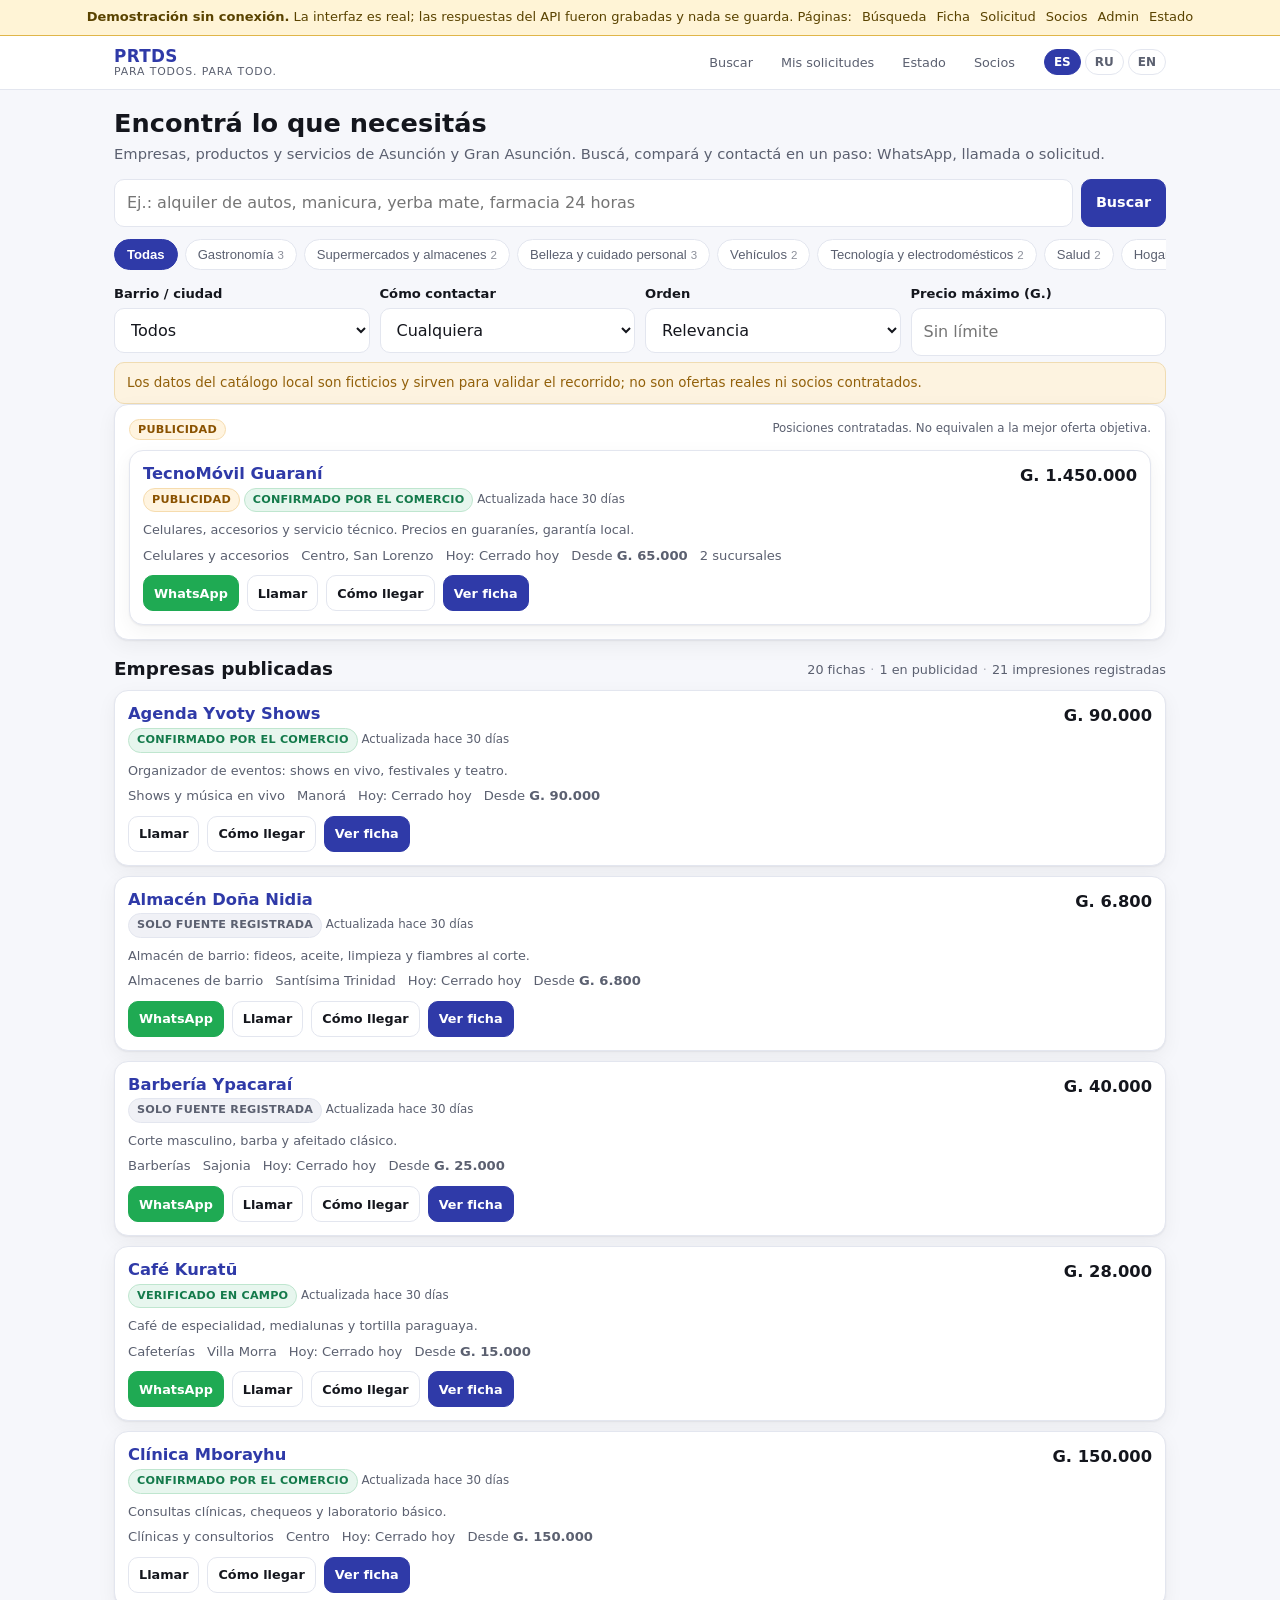
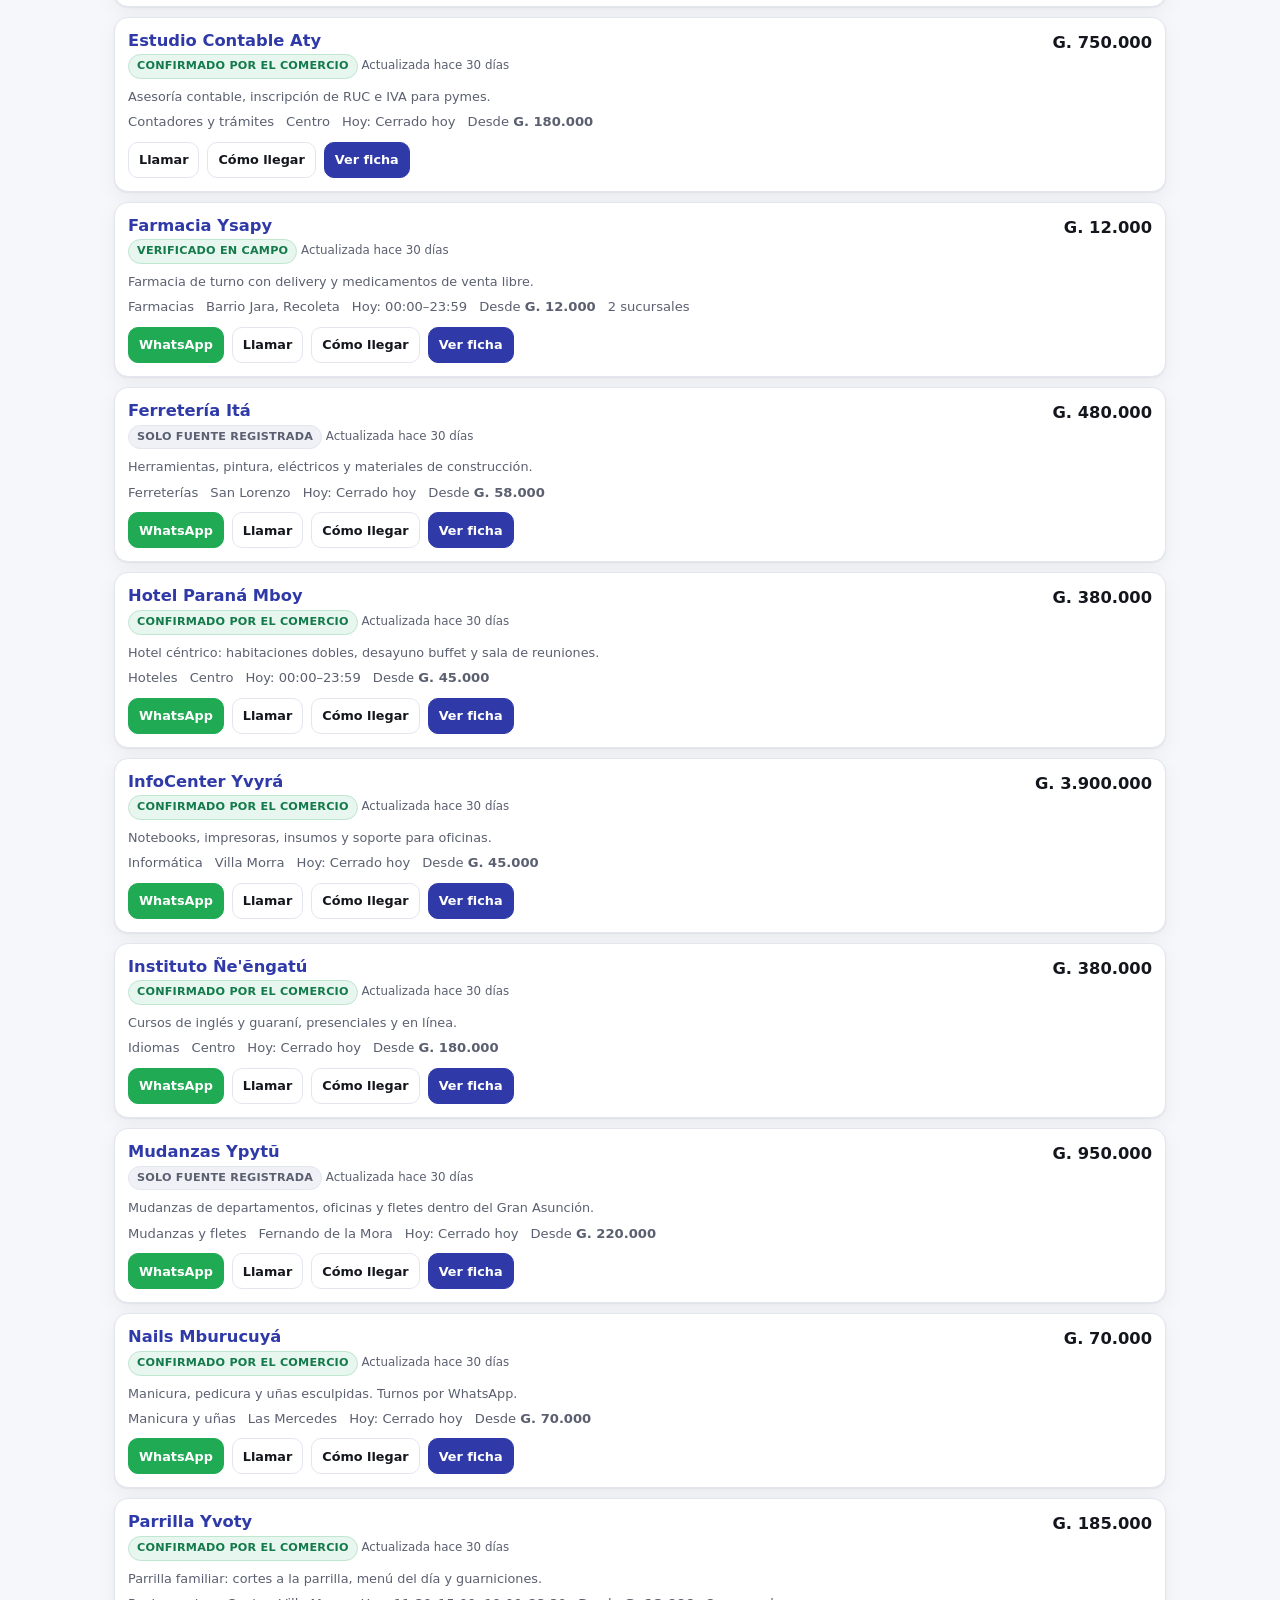
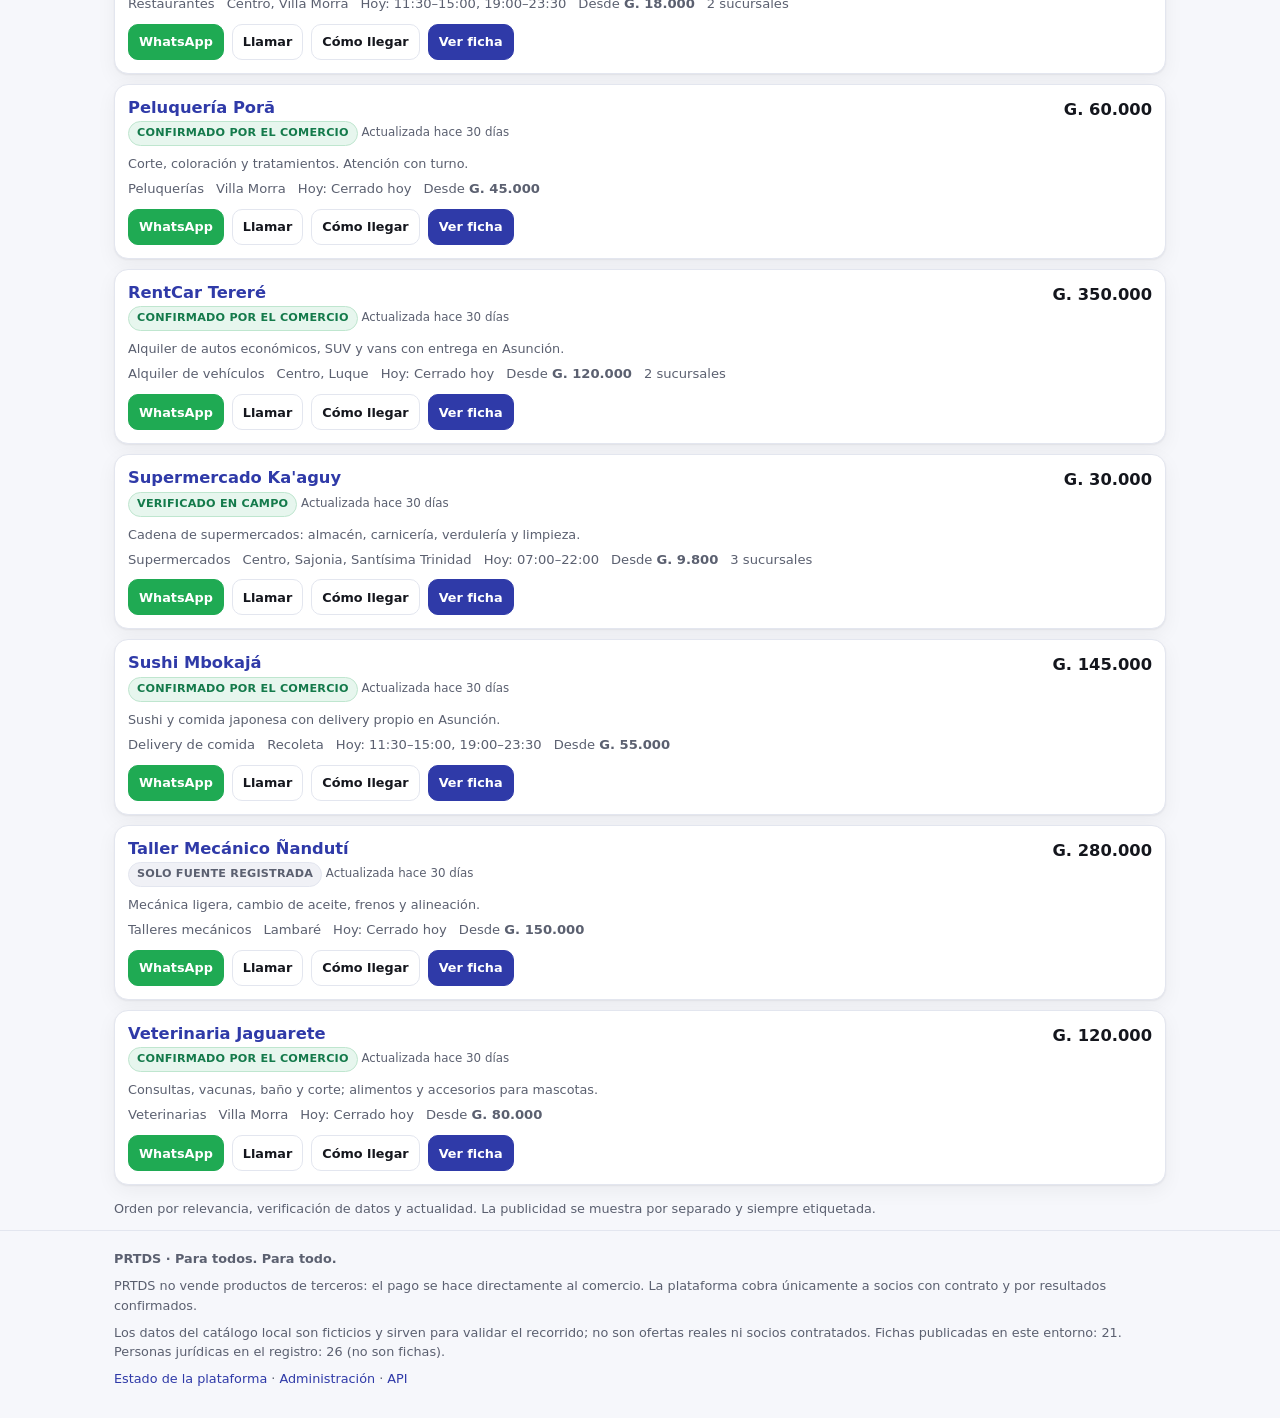
==== commit 771fbab5: "fix(search): в демо фильтры считают выборку сами; счётчики и порядок выдачи исправлены Демо показыва" ====
--- a/docs/demo/index.html
+++ b/docs/demo/index.html
@@ -204,6 +204,10 @@
 .result-head h3 { margin: 0; font-size: 1.02rem; }
 .result-meta { display: flex; flex-wrap: wrap; gap: 6px 12px; margin-top: 6px; color: var(--ink-soft); font-size: .82rem; }
 .result-actions { display: flex; gap: 8px; margin-top: 10px; flex-wrap: wrap; }
+/* «Gastronomía › Delivery de comida»: почему карточка попала в эту выборку */
+.cat-trail { display: inline-flex; align-items: baseline; gap: 4px; }
+.cat-trail .sep { opacity: .5; }
+#results-count .sep { margin: 0 5px; opacity: .5; }
 
 /* ---------- offers / price ---------- */
 .offer { border-top: 1px solid var(--line); padding: 12px 0; }
@@ -404,7 +408,7 @@
     </div>
   </footer>
 <script>
-const SNAPSHOT = {"GET /api/meta/status":{"status":200,"body":{"slice":"corte-1: funnel de punta a punta","app_env":"development","catalog":{"legal_entities_in_registry":26,"company_records_total":23,"published_cards":21,"by_status":{"draft":1,"published":21,"staging":1},"warning_es":"Personas jurídicas en el registro ≠ fichas publicadas y operativas."},"economics":{"company_id":null,"since":null,"until":null,"currency":"PYG","gmv_pyg":900000,"gmv_display":"G. 900.000","prtds_revenue_pyg":63000,"prtds_revenue_display":"G. 63.000","contribution_margin_pyg":43000,"contribution_margin_display":"G. 43.000","flagged_negative_margin_pyg":0,"flagged_negative_margin_display":"G. 0","flagged_commission_pyg":0,"avg_margin_per_operation_pyg":8600,"settlements_by_status":{"pending":5},"counters":{"leads_total":5,"confirmed_sales":5,"repeat_purchases":0,"new_customers_with_phone":4},"acquisition":{"spend_pyg":0,"spend_display":"G. 0","cost_per_lead_pyg":null,"cost_per_confirmed_sale_pyg":null},"alerts":[{"code":"negative_contribution_margin","count":0,"message_es":"Operaciones con margen de contribución no positivo: requieren renegociación antes de escalar."},{"code":"no_contract_basis","count":0,"message_es":"Ventas confirmadas sin contrato: ingreso cero. Oportunidad comercial, no un cobro pendiente."}],"warning_es":"GMV del comercio ≠ ingreso de PRTDS."},"pending_verification_es":["Auditoría read-only de producción (Neon, Render, Cloudflare).","Proveedores verificados de tipo de cambio y clima.","Identidad real de usuarios y socios (no tokens de demostración).","Integración POS/feed con cadenas grandes.","Análisis jurídico de bonos, cashback y productos financieros."],"demo_data_notice_es":"Los datos del catálogo local son ficticios y sirven para validar el recorrido; no son ofertas reales ni socios contratados."}},"GET /api/categories":{"status":200,"body":{"categories":[{"id":"cat_1a1bd20700a7371bcf964","slug":"gastronomia","name_es":"Gastronomía","name_ru":"Гастрономия","description_es":null,"icon":"food","default_intent":"whatsapp","is_active":true,"sort_order":10,"published_companies":7,"published_companies_own":0,"children":[{"id":"cat_1a1bd20700cf291cf6ea5","slug":"restaurantes","name_es":"Restaurantes","name_ru":"Рестораны","description_es":null,"icon":null,"default_intent":"whatsapp","is_active":true,"sort_order":11,"published_companies":2,"published_companies_own":2,"children":[]},{"id":"cat_1a1bd20700c06eaab0ad8","slug":"cafeterias","name_es":"Cafeterías","name_ru":"Кофейни","description_es":null,"icon":null,"default_intent":"whatsapp","is_active":true,"sort_order":12,"published_companies":2,"published_companies_own":2,"children":[]},{"id":"cat_1a1bd20700c8689f5f309","slug":"delivery-comida","name_es":"Delivery de comida","name_ru":"Доставка еды","description_es":null,"icon":null,"default_intent":"whatsapp","is_active":true,"sort_order":13,"published_companies":3,"published_companies_own":3,"children":[]},{"id":"cat_1a1bd20700d1e61a8d280","slug":"bares","name_es":"Bares y cervecerías","name_ru":"Бары","description_es":null,"icon":null,"default_intent":"whatsapp","is_active":true,"sort_order":14,"published_companies":0,"published_companies_own":0,"children":[]}]},{"id":"cat_1a1bd20700d9c85ba5faa","slug":"supermercados","name_es":"Supermercados y almacenes","name_ru":"Супермаркеты и магазины","description_es":null,"icon":"cart","default_intent":"whatsapp","is_active":true,"sort_order":20,"published_companies":4,"published_companies_own":0,"children":[{"id":"cat_1a1bd20700e9bfe2f3698","slug":"supermercados-cadena","name_es":"Supermercados","name_ru":"Супермаркеты","description_es":null,"icon":null,"default_intent":"whatsapp","is_active":true,"sort_order":21,"published_companies":2,"published_companies_own":2,"children":[]},{"id":"cat_1a1bd20700e59bd7dd77c","slug":"almacenes","name_es":"Almacenes de barrio","name_ru":"Продуктовые лавки","description_es":null,"icon":null,"default_intent":"whatsapp","is_active":true,"sort_order":22,"published_companies":2,"published_companies_own":2,"children":[]},{"id":"cat_1a1bd20700ec7ebc1a90f","slug":"bebidas","name_es":"Bebidas y licorerías","name_ru":"Напитки","description_es":null,"icon":null,"default_intent":"whatsapp","is_active":true,"sort_order":23,"published_companies":0,"published_companies_own":0,"children":[]}]},{"id":"cat_1a1bd20700f10582e9740","slug":"belleza","name_es":"Belleza y cuidado personal","name_ru":"Красота и уход","description_es":null,"icon":"sparkles","default_intent":"booking","is_active":true,"sort_order":30,"published_companies":6,"published_companies_own":0,"children":[{"id":"cat_1a1bd20700fcd00208b16","slug":"peluquerias","name_es":"Peluquerías","name_ru":"Парикмахерские","description_es":null,"icon":null,"default_intent":"whatsapp","is_active":true,"sort_order":31,"published_companies":2,"published_companies_own":2,"children":[]},{"id":"cat_1a1bd20700f4afd3404ff","slug":"manicura","name_es":"Manicura y uñas","name_ru":"Маникюр","description_es":null,"icon":null,"default_intent":"whatsapp","is_active":true,"sort_order":32,"published_companies":2,"published_companies_own":2,"children":[]},{"id":"cat_1a1bd20700f2a29357b8b","slug":"barberias","name_es":"Barberías","name_ru":"Барбершопы","description_es":null,"icon":null,"default_intent":"whatsapp","is_active":true,"sort_order":33,"published_companies":2,"published_companies_own":2,"children":[]},{"id":"cat_1a1bd20701003a174c3ba","slug":"spa","name_es":"Spa y masajes","name_ru":"Спа и массаж","description_es":null,"icon":null,"default_intent":"whatsapp","is_active":true,"sort_order":34,"published_companies":0,"published_companies_own":0,"children":[]}]},{"id":"cat_1a1bd207010ff247b0184","slug":"vehiculos","name_es":"Vehículos","name_ru":"Транспорт","description_es":null,"icon":"car","default_intent":"request","is_active":true,"sort_order":40,"published_companies":4,"published_companies_own":0,"children":[{"id":"cat_1a1bd207010b3f0280b47","slug":"alquiler-vehiculos","name_es":"Alquiler de vehículos","name_ru":"Аренда авто","description_es":null,"icon":null,"default_intent":"whatsapp","is_active":true,"sort_order":41,"published_companies":2,"published_companies_own":2,"children":[]},{"id":"cat_1a1bd20701197db4b69cd","slug":"taller-mecanico","name_es":"Talleres mecánicos","name_ru":"Автосервис","description_es":null,"icon":null,"default_intent":"whatsapp","is_active":true,"sort_order":42,"published_companies":2,"published_companies_own":2,"children":[]},{"id":"cat_1a1bd207011dc620ceb81","slug":"repuestos","name_es":"Repuestos y accesorios","name_ru":"Запчасти","description_es":null,"icon":null,"default_intent":"whatsapp","is_active":true,"sort_order":43,"published_companies":0,"published_companies_own":0,"children":[]},{"id":"cat_1a1bd207011ae514e65a9","slug":"lavadero","name_es":"Lavaderos","name_ru":"Автомойки","description_es":null,"icon":null,"default_intent":"whatsapp","is_active":true,"sort_order":44,"published_companies":0,"published_companies_own":0,"children":[]}]},{"id":"cat_1a1bd2070111789b7e532","slug":"tecnologia","name_es":"Tecnología y electrodomésticos","name_ru":"Техника и электроника","description_es":null,"icon":"device","default_intent":"whatsapp","is_active":true,"sort_order":50,"published_companies":5,"published_companies_own":0,"children":[{"id":"cat_1a1bd207012545b958596","slug":"celulares","name_es":"Celulares y accesorios","name_ru":"Смартфоны","description_es":null,"icon":null,"default_intent":"whatsapp","is_active":true,"sort_order":51,"published_companies":2,"published_companies_own":2,"children":[]},{"id":"cat_1a1bd2070123eaafcc6de","slug":"informatica","name_es":"Informática","name_ru":"Компьютеры","description_es":null,"icon":null,"default_intent":"whatsapp","is_active":true,"sort_order":52,"published_companies":2,"published_companies_own":2,"children":[]},{"id":"cat_1a1bd207012bbe776ce49","slug":"electrodomesticos","name_es":"Electrodomésticos","name_ru":"Бытовая техника","description_es":null,"icon":null,"default_intent":"whatsapp","is_active":true,"sort_order":53,"published_companies":1,"published_companies_own":1,"children":[]}]},{"id":"cat_1a1bd207013b9a8ab7820","slug":"salud","name_es":"Salud","name_ru":"Здоровье","description_es":null,"icon":"health","default_intent":"call","is_active":true,"sort_order":60,"published_companies":4,"published_companies_own":0,"children":[{"id":"cat_1a1bd20701301836edcd3","slug":"farmacias","name_es":"Farmacias","name_ru":"Аптеки","description_es":null,"icon":null,"default_intent":"whatsapp","is_active":true,"sort_order":61,"published_companies":2,"published_companies_own":2,"children":[]},{"id":"cat_1a1bd207013349cedcdf3","slug":"clinicas","name_es":"Clínicas y consultorios","name_ru":"Клиники","description_es":null,"icon":null,"default_intent":"whatsapp","is_active":true,"sort_order":62,"published_companies":2,"published_companies_own":2,"children":[]},{"id":"cat_1a1bd207013805b46f783","slug":"odontologia","name_es":"Odontología","name_ru":"Стоматология","description_es":null,"icon":null,"default_intent":"whatsapp","is_active":true,"sort_order":63,"published_companies":0,"published_companies_own":0,"children":[]}]},{"id":"cat_1a1bd207014ea471d00f8","slug":"hogar","name_es":"Hogar y construcción","name_ru":"Дом и строительство","description_es":null,"icon":"home","default_intent":"whatsapp","is_active":true,"sort_order":70,"published_companies":2,"published_companies_own":0,"children":[{"id":"cat_1a1bd20701474a318f96f","slug":"ferreteria","name_es":"Ferreterías","name_ru":"Хозтовары","description_es":null,"icon":null,"default_intent":"whatsapp","is_active":true,"sort_order":71,"published_companies":2,"published_companies_own":2,"children":[]},{"id":"cat_1a1bd207014fd5869001f","slug":"muebles","name_es":"Muebles y decoración","name_ru":"Мебель","description_es":null,"icon":null,"default_intent":"whatsapp","is_active":true,"sort_order":72,"published_companies":0,"published_companies_own":0,"children":[]}]},{"id":"cat_1a1bd207014c37462bac4","slug":"educacion","name_es":"Educación","name_ru":"Образование","description_es":null,"icon":"book","default_intent":"request","is_active":true,"sort_order":80,"published_companies":2,"published_companies_own":0,"children":[{"id":"cat_1a1bd2070154fa6eb682e","slug":"idiomas","name_es":"Idiomas","name_ru":"Языки","description_es":null,"icon":null,"default_intent":"whatsapp","is_active":true,"sort_order":81,"published_companies":2,"published_companies_own":2,"children":[]},{"id":"cat_1a1bd207015647c1c93bc","slug":"apoyo-escolar","name_es":"Apoyo escolar","name_ru":"Репетиторы","description_es":null,"icon":null,"default_intent":"whatsapp","is_active":true,"sort_order":82,"published_companies":0,"published_companies_own":0,"children":[]}]},{"id":"cat_1a1bd207015f5414e3230","slug":"servicios","name_es":"Servicios profesionales","name_ru":"Услуги","description_es":null,"icon":"briefcase","default_intent":"request","is_active":true,"sort_order":90,"published_companies":4,"published_companies_own":0,"children":[{"id":"cat_1a1bd2070153654a2a2d5","slug":"contadores","name_es":"Contadores y trámites","name_ru":"Бухгалтерия","description_es":null,"icon":null,"default_intent":"whatsapp","is_active":true,"sort_order":91,"published_companies":2,"published_companies_own":2,"children":[]},{"id":"cat_1a1bd2070169a5c7c94d6","slug":"mudanzas","name_es":"Mudanzas y fletes","name_ru":"Переезды","description_es":null,"icon":null,"default_intent":"whatsapp","is_active":true,"sort_order":92,"published_companies":2,"published_companies_own":2,"children":[]},{"id":"cat_1a1bd2070160697f71037","slug":"abogados","name_es":"Abogados","name_ru":"Юристы","description_es":null,"icon":null,"default_intent":"whatsapp","is_active":true,"sort_order":93,"published_companies":0,"published_companies_own":0,"children":[]}]},{"id":"cat_1a1bd207016d96adac671","slug":"eventos","name_es":"Eventos y agenda","name_ru":"События и афиша","description_es":null,"icon":"ticket","default_intent":"request","is_active":true,"sort_order":100,"published_companies":2,"published_companies_own":0,"children":[{"id":"cat_1a1bd20701730506ad92c","slug":"shows","name_es":"Shows y música en vivo","name_ru":"Концерты","description_es":null,"icon":null,"default_intent":"whatsapp","is_active":true,"sort_order":101,"published_companies":2,"published_companies_own":2,"children":[]},{"id":"cat_1a1bd2070172cfdf4d239","slug":"teatro","name_es":"Teatro","name_ru":"Театр","description_es":null,"icon":null,"default_intent":"whatsapp","is_active":true,"sort_order":102,"published_companies":0,"published_companies_own":0,"children":[]}]},{"id":"cat_1a1bd207017306122d0af","slug":"turismo","name_es":"Turismo y alojamiento","name_ru":"Туризм и проживание","description_es":null,"icon":"bed","default_intent":"booking","is_active":true,"sort_order":110,"published_companies":2,"published_companies_own":0,"children":[{"id":"cat_1a1bd2070179f5a3278f2","slug":"hoteles","name_es":"Hoteles","name_ru":"Отели","description_es":null,"icon":null,"default_intent":"whatsapp","is_active":true,"sort_order":111,"published_companies":2,"published_companies_own":2,"children":[]},{"id":"cat_1a1bd207018e45dd2918b","slug":"excursiones","name_es":"Excursiones","name_ru":"Экскурсии","description_es":null,"icon":null,"default_intent":"whatsapp","is_active":true,"sort_order":112,"published_companies":0,"published_companies_own":0,"children":[]}]},{"id":"cat_1a1bd207018beb3064745","slug":"mascotas","name_es":"Mascotas","name_ru":"Животные","description_es":null,"icon":"paw","default_intent":"booking","is_active":true,"sort_order":120,"published_companies":3,"published_companies_own":0,"children":[{"id":"cat_1a1bd207018aa418a8080","slug":"veterinarias","name_es":"Veterinarias","name_ru":"Ветклиники","description_es":null,"icon":null,"default_intent":"whatsapp","is_active":true,"sort_order":121,"published_companies":2,"published_companies_own":2,"children":[]},{"id":"cat_1a1bd207018b703fe3d6c","slug":"pet-shops","name_es":"Pet shops","name_ru":"Зоомагазины","description_es":null,"icon":null,"default_intent":"whatsapp","is_active":true,"sort_order":122,"published_companies":1,"published_companies_own":1,"children":[]}]}]}},"GET /api/facets":{"status":200,"body":{"barrios":[{"name":"Centro","count":8},{"name":"Villa Morra","count":5},{"name":"Santísima Trinidad","count":2},{"name":"San Lorenzo","count":2},{"name":"Sajonia","count":2},{"name":"Recoleta","count":2},{"name":"Manorá","count":1},{"name":"Luque","count":1},{"name":"Las Mercedes","count":1},{"name":"Lambaré","count":1},{"name":"Fernando de la Mora","count":1},{"name":"Barrio Jara","count":1}],"cities":[{"name":"Asunción","count":22},{"name":"San Lorenzo","count":2},{"name":"Luque","count":1},{"name":"Lambaré","count":1},{"name":"Fernando de la Mora","count":1}],"channels":[{"code":"whatsapp","label_es":"WhatsApp"},{"code":"phone","label_es":"Llamada"},{"code":"delivery","label_es":"Delivery"},{"code":"pickup","label_es":"Retiro en local"}],"sorts":[{"code":"relevance","label_es":"Relevancia"},{"code":"name","label_es":"Nombre A–Z"},{"code":"recent","label_es":"Publicadas recientemente"},{"code":"price_asc","label_es":"Precio más bajo"}]}},"GET /api/search?page=1&limit=20":{"status":200,"body":{"total_organic":20,"total_sponsored":1,"query":{"q":null,"category":null,"barrio":null,"city":null,"channel":null,"min_price":null,"max_price":null,"sort":"relevance","page":1,"limit":20},"total":20,"page_count":1,"results":[{"id":"cmp_1a1bd20706214ca234645","slug":"agenda-yvoty-shows","display_name":"Agenda Yvoty Shows","short_description_es":"Organizador de eventos: shows en vivo, festivales y teatro.","brand":null,"category":"Shows y música en vivo","category_slug":"shows","barrios":["Manorá"],"cities":["Asunción"],"branch_count":1,"primary_branch":{"id":"br_1a1bd2070622b7ca89f35","name_es":"Oficina de producción","address_text":"Manorá, Asunción","barrio":"Manorá","city":"Asunción","district":"Asunción","latitude":-25.279,"longitude":-57.61,"map_url":"https://www.openstreetmap.org/?mlat=-25.279&mlon=-57.61#map=17/-25.279/-57.61","channels":{"whatsapp":null,"phone":"+595215551601","email":null,"website":null,"instagram":null},"contacts":[{"id":"ct_1a1bd207063e3f563d5ae","channel":"phone","value":"+595215551601","label_es":"Teléfono fijo","is_primary":true,"verified_at":"2026-11-08T15:46:22.088922+00:00","verification_level":"partner_confirmed"}],"opening_hours":{"mon":[["08:30","17:30"]],"tue":[["08:30","17:30"]],"wed":[["08:30","17:30"]],"thu":[["08:30","17:30"]],"fri":[["08:30","17:30"]]},"pickup_available":false,"delivery_available":false,"delivery_zone_es":null,"delivery_fee_display":null,"freshness":{"observed_at":"2026-11-08T15:46:22.088922+00:00","verified_at":"2026-11-08T15:46:22.088922+00:00","verification_level":"partner_confirmed","is_stale":false,"source":"OpenStreetMap contributors"}},"offers_preview":[{"id":"off_1a1bd207064b96ef2474a","title_es":"Entrada general — show en vivo","description_es":null,"sku":"AY-ENT-GEN","barcode":null,"unit":"entrada","currency":"PYG","availability_status":"in_stock","price":{"currency":"PYG","base_price":90000,"base_price_display":"G. 90.000","seller_discount":0,"confirmed_benefits":0,"delivery_fee":0,"pickup_fee":0,"charges":0,"effective_total":90000,"effective_total_display":"G. 90.000","potential_cashback":0,"potential_cashback_display":"G. 0","potential_cashback_conditional":true,"rule_provenance":[]},"price_display":"G. 90.000","base_price_display":"G. 90.000","attributes":{"demo":true},"freshness":{"observed_at":"2026-11-08T15:46:22.088922+00:00","valid_until":"2026-12-08T15:46:22.088922+00:00","is_stale":false,"verification_level":"partner_confirmed","source":"Aportado por el comercio (demo)"}},{"id":"off_1a1bd2070643dcd1eb2c9","title_es":"Entrada sector preferencial","description_es":null,"sku":"AY-ENT-PRE","barcode":null,"unit":"entrada","currency":"PYG","availability_status":"in_stock","price":{"currency":"PYG","base_price":180000,"base_price_display":"G. 180.000","seller_discount":0,"confirmed_benefits":0,"delivery_fee":0,"pickup_fee":0,"charges":0,"effective_total":180000,"effective_total_display":"G. 180.000","potential_cashback":0,"potential_cashback_display":"G. 0","potential_cashback_conditional":true,"rule_provenance":[]},"price_display":"G. 180.000","base_price_display":"G. 180.000","attributes":{"demo":true},"freshness":{"observed_at":"2026-11-08T15:46:22.088922+00:00","valid_until":"2026-12-08T15:46:22.088922+00:00","is_stale":false,"verification_level":"partner_confirmed","source":"Aportado por el comercio (demo)"}},{"id":"off_1a1bd207064f59feefb1e","title_es":"Entrada gratuita — evento cultural","description_es":null,"sku":"AY-ENT-LIB","barcode":null,"unit":"entrada","currency":"PYG","availability_status":"seasonal","price":{"currency":"PYG","base_price":0,"base_price_display":"G. 0","seller_discount":0,"confirmed_benefits":0,"delivery_fee":0,"pickup_fee":0,"charges":0,"effective_total":0,"effective_total_display":"G. 0","potential_cashback":0,"potential_cashback_display":"G. 0","potential_cashback_conditional":true,"rule_provenance":[]},"price_display":"G. 0","base_price_display":"G. 0","attributes":{"demo":true},"freshness":{"observed_at":"2026-11-08T15:46:22.088922+00:00","valid_until":"2026-12-08T15:46:22.088922+00:00","is_stale":false,"verification_level":"partner_confirmed","source":"Aportado por el comercio (demo)"}}],"min_price_display":"G. 90.000","verification_level":"partner_confirmed","is_promoted":false,"promotion_label_es":null,"published_at":"2026-11-05T21:46:22.088922+00:00","url":"/empresa/agenda-yvoty-shows"},{"id":"cmp_1a1bd207036994f414c9f","slug":"almacen-dona-nidia","display_name":"Almacén Doña Nidia","short_description_es":"Almacén de barrio: fideos, aceite, limpieza y fiambres al corte.","brand":null,"category":"Almacenes de barrio","category_slug":"almacenes","barrios":["Santísima Trinidad"],"cities":["Asunción"],"branch_count":1,"primary_branch":{"id":"br_1a1bd2070373a0d53fd5c","name_es":"Local Trinidad","address_text":"Santísima Trinidad, Asunción","barrio":"Santísima Trinidad","city":"Asunción","district":"Asunción","latitude":-25.2671,"longitude":-57.6202,"map_url":"https://www.openstreetmap.org/?mlat=-25.2671&mlon=-57.6202#map=17/-25.2671/-57.6202","channels":{"whatsapp":"+595981555401","phone":"+595981555401","email":null,"website":null,"instagram":null},"contacts":[{"id":"ct_1a1bd207037c698cfa024","channel":"whatsapp","value":"+595981555401","label_es":"WhatsApp del local","is_primary":true,"verified_at":null,"verification_level":"source_only"},{"id":"ct_1a1bd2070373b686181f5","channel":"phone","value":"+595981555401","label_es":"Teléfono fijo","is_primary":false,"verified_at":null,"verification_level":"source_only"}],"opening_hours":{"mon":[["08:00","12:00"],["15:00","20:00"]],"tue":[["08:00","12:00"],["15:00","20:00"]],"wed":[["08:00","12:00"],["15:00","20:00"]],"thu":[["08:00","12:00"],["15:00","20:00"]],"fri":[["08:00","12:00"],["15:00","20:00"]],"sat":[["08:00","13:00"]]},"pickup_available":true,"delivery_available":false,"delivery_zone_es":null,"delivery_fee_display":null,"freshness":{"observed_at":"2026-11-08T15:46:22.088922+00:00","verified_at":"2026-11-08T15:46:22.088922+00:00","verification_level":"source_only","is_stale":false,"source":"OpenStreetMap contributors"}},"offers_preview":[{"id":"off_1a1bd207038f8b8893edb","title_es":"Fideos secos 500 g","description_es":null,"sku":"DN-FID-500","barcode":null,"unit":"paquete","currency":"PYG","availability_status":"in_stock","price":{"currency":"PYG","base_price":6800,"base_price_display":"G. 6.800","seller_discount":0,"confirmed_benefits":0,"delivery_fee":0,"pickup_fee":0,"charges":0,"effective_total":6800,"effective_total_display":"G. 6.800","potential_cashback":0,"potential_cashback_display":"G. 0","potential_cashback_conditional":true,"rule_provenance":[]},"price_display":"G. 6.800","base_price_display":"G. 6.800","attributes":{"demo":true},"freshness":{"observed_at":"2026-11-08T15:46:22.088922+00:00","valid_until":"2026-12-08T15:46:22.088922+00:00","is_stale":false,"verification_level":"source_only","source":"Aportado por el comercio (demo)"}},{"id":"off_1a1bd20703852ad3e8d3d","title_es":"Gaseosa 2 L (segunda marca)","description_es":null,"sku":"DN-GAS-2L","barcode":null,"unit":"botella","currency":"PYG","availability_status":"in_stock","price":{"currency":"PYG","base_price":7500,"base_price_display":"G. 7.500","seller_discount":0,"confirmed_benefits":0,"delivery_fee":0,"pickup_fee":0,"charges":0,"effective_total":7500,"effective_total_display":"G. 7.500","potential_cashback":0,"potential_cashback_display":"G. 0","potential_cashback_conditional":true,"rule_provenance":[]},"price_display":"G. 7.500","base_price_display":"G. 7.500","attributes":{"demo":true},"freshness":{"observed_at":"2026-11-08T15:46:22.088922+00:00","valid_until":"2026-12-08T15:46:22.088922+00:00","is_stale":false,"verification_level":"source_only","source":"Aportado por el comercio (demo)"}},{"id":"off_1a1bd207039a726434f50","title_es":"Jamón cocido (por kg)","description_es":null,"sku":"DN-JAM-KG","barcode":null,"unit":"kg","currency":"PYG","availability_status":"on_request","price":{"currency":"PYG","base_price":62000,"base_price_display":"G. 62.000","seller_discount":0,"confirmed_benefits":0,"delivery_fee":0,"pickup_fee":0,"charges":0,"effective_total":62000,"effective_total_display":"G. 62.000","potential_cashback":0,"potential_cashback_display":"G. 0","potential_cashback_conditional":true,"rule_provenance":[]},"price_display":"G. 62.000","base_price_display":"G. 62.000","attributes":{"demo":true},"freshness":{"observed_at":"2026-11-08T15:46:22.088922+00:00","valid_until":"2026-12-08T15:46:22.088922+00:00","is_stale":false,"verification_level":"source_only","source":"Aportado por el comercio (demo)"}}],"min_price_display":"G. 6.800","verification_level":"source_only","is_promoted":false,"promotion_label_es":null,"published_at":"2026-11-05T21:46:22.088922+00:00","url":"/empresa/almacen-dona-nidia"},{"id":"cmp_1a1bd20704112a4f1548b","slug":"barberia-ypacarai","display_name":"Barbería Ypacaraí","short_description_es":"Corte masculino, barba y afeitado clásico.","brand":null,"category":"Barberías","category_slug":"barberias","barrios":["Sajonia"],"cities":["Asunción"],"branch_count":1,"primary_branch":{"id":"br_1a1bd2070414937515767","name_es":"Local Sajonia","address_text":"Sajonia, Asunción","barrio":"Sajonia","city":"Asunción","district":"Asunción","latitude":-25.3039,"longitude":-57.654,"map_url":"https://www.openstreetmap.org/?mlat=-25.3039&mlon=-57.654#map=17/-25.3039/-57.654","channels":{"whatsapp":"+595983555701","phone":"+595983555701","email":null,"website":null,"instagram":null},"contacts":[{"id":"ct_1a1bd2070426df6d0e623","channel":"whatsapp","value":"+595983555701","label_es":"WhatsApp del local","is_primary":true,"verified_at":null,"verification_level":"source_only"},{"id":"ct_1a1bd2070425069287058","channel":"phone","value":"+595983555701","label_es":"Teléfono fijo","is_primary":false,"verified_at":null,"verification_level":"source_only"}],"opening_hours":{"tue":[["09:00","19:00"]],"wed":[["09:00","19:00"]],"thu":[["09:00","19:00"]],"fri":[["09:00","19:00"]],"sat":[["09:00","19:00"]]},"pickup_available":true,"delivery_available":false,"delivery_zone_es":null,"delivery_fee_display":null,"freshness":{"observed_at":"2026-11-08T15:46:22.088922+00:00","verified_at":"2026-11-08T15:46:22.088922+00:00","verification_level":"source_only","is_stale":false,"source":"OpenStreetMap contributors"}},"offers_preview":[{"id":"off_1a1bd207043ce9ff471fc","title_es":"Corte masculino","description_es":null,"sku":"BY-COR-MAS","barcode":null,"unit":"servicio","currency":"PYG","availability_status":"in_stock","price":{"currency":"PYG","base_price":40000,"base_price_display":"G. 40.000","seller_discount":0,"confirmed_benefits":0,"delivery_fee":0,"pickup_fee":0,"charges":0,"effective_total":40000,"effective_total_display":"G. 40.000","potential_cashback":0,"potential_cashback_display":"G. 0","potential_cashback_conditional":true,"rule_provenance":[]},"price_display":"G. 40.000","base_price_display":"G. 40.000","attributes":{"demo":true},"freshness":{"observed_at":"2026-11-08T15:46:22.088922+00:00","valid_until":"2026-12-08T15:46:22.088922+00:00","is_stale":false,"verification_level":"source_only","source":"Aportado por el comercio (demo)"}},{"id":"off_1a1bd2070439bde7dd8cd","title_es":"Arreglo de barba","description_es":null,"sku":"BY-BAR-ARR","barcode":null,"unit":"servicio","currency":"PYG","availability_status":"in_stock","price":{"currency":"PYG","base_price":25000,"base_price_display":"G. 25.000","seller_discount":0,"confirmed_benefits":0,"delivery_fee":0,"pickup_fee":0,"charges":0,"effective_total":25000,"effective_total_display":"G. 25.000","potential_cashback":0,"potential_cashback_display":"G. 0","potential_cashback_conditional":true,"rule_provenance":[]},"price_display":"G. 25.000","base_price_display":"G. 25.000","attributes":{"demo":true},"freshness":{"observed_at":"2026-11-08T15:46:22.088922+00:00","valid_until":"2026-12-08T15:46:22.088922+00:00","is_stale":false,"verification_level":"source_only","source":"Aportado por el comercio (demo)"}},{"id":"off_1a1bd2070432159e35cf5","title_es":"Corte + barba","description_es":null,"sku":"BY-COM-CB","barcode":null,"unit":"combo","currency":"PYG","availability_status":"in_stock","price":{"currency":"PYG","base_price":58000,"base_price_display":"G. 58.000","seller_discount":0,"confirmed_benefits":0,"delivery_fee":0,"pickup_fee":0,"charges":0,"effective_total":58000,"effective_total_display":"G. 58.000","potential_cashback":0,"potential_cashback_display":"G. 0","potential_cashback_conditional":true,"rule_provenance":[]},"price_display":"G. 58.000","base_price_display":"G. 58.000","attributes":{"demo":true},"freshness":{"observed_at":"2026-11-08T15:46:22.088922+00:00","valid_until":"2026-12-08T15:46:22.088922+00:00","is_stale":false,"verification_level":"source_only","source":"Aportado por el comercio (demo)"}}],"min_price_display":"G. 25.000","verification_level":"source_only","is_promoted":false,"promotion_label_es":null,"published_at":"2026-11-05T21:46:22.088922+00:00","url":"/empresa/barberia-ypacarai"},{"id":"cmp_1a1bd2070283bdb213ee2","slug":"cafe-kuratuu","display_name":"Café Kuratũ","short_description_es":"Café de especialidad, medialunas y tortilla paraguaya.","brand":"Café Kuratũ","category":"Cafeterías","category_slug":"cafeterias","barrios":["Villa Morra"],"cities":["Asunción"],"branch_count":1,"primary_branch":{"id":"br_1a1bd207029da20b8fd66","name_es":"Local Villa Morra","address_text":"Villa Morra, Asunción","barrio":"Villa Morra","city":"Asunción","district":"Asunción","latitude":-25.2989,"longitude":-57.5869,"map_url":"https://www.openstreetmap.org/?mlat=-25.2989&mlon=-57.5869#map=17/-25.2989/-57.5869","channels":{"whatsapp":"+595215550201","phone":"+595215550201","email":null,"website":null,"instagram":null},"contacts":[{"id":"ct_1a1bd2070292ac421a696","channel":"whatsapp","value":"+595215550201","label_es":"WhatsApp del local","is_primary":true,"verified_at":"2026-11-08T15:46:22.088922+00:00","verification_level":"field_verified"},{"id":"ct_1a1bd20702a5b8fc529fb","channel":"phone","value":"+595215550201","label_es":"Teléfono fijo","is_primary":false,"verified_at":"2026-11-08T15:46:22.088922+00:00","verification_level":"field_verified"}],"opening_hours":{"mon":[["08:00","12:00"],["15:00","20:00"]],"tue":[["08:00","12:00"],["15:00","20:00"]],"wed":[["08:00","12:00"],["15:00","20:00"]],"thu":[["08:00","12:00"],["15:00","20:00"]],"fri":[["08:00","12:00"],["15:00","20:00"]],"sat":[["08:00","13:00"]]},"pickup_available":true,"delivery_available":false,"delivery_zone_es":null,"delivery_fee_display":null,"freshness":{"observed_at":"2026-11-08T15:46:22.088922+00:00","verified_at":"2026-11-08T15:46:22.088922+00:00","verification_level":"field_verified","is_stale":false,"source":"OpenStreetMap contributors"}},"offers_preview":[{"id":"off_1a1bd20702a204bca1cbe","title_es":"Café con leche + 3 medialunas","description_es":null,"sku":"CK-COM-01","barcode":null,"unit":"combo","currency":"PYG","availability_status":"in_stock","price":{"currency":"PYG","base_price":28000,"base_price_display":"G. 28.000","seller_discount":0,"confirmed_benefits":0,"delivery_fee":0,"pickup_fee":0,"charges":0,"effective_total":28000,"effective_total_display":"G. 28.000","potential_cashback":0,"potential_cashback_display":"G. 0","potential_cashback_conditional":true,"rule_provenance":[]},"price_display":"G. 28.000","base_price_display":"G. 28.000","attributes":{"demo":true},"freshness":{"observed_at":"2026-11-08T15:46:22.088922+00:00","valid_until":"2026-12-08T15:46:22.088922+00:00","is_stale":false,"verification_level":"field_verified","source":"Aportado por el comercio (demo)"}},{"id":"off_1a1bd20702b2e5c0d8bdf","title_es":"Tortilla paraguaya (porción)","description_es":null,"sku":"CK-TOR-01","barcode":null,"unit":"porción","currency":"PYG","availability_status":"in_stock","price":{"currency":"PYG","base_price":15000,"base_price_display":"G. 15.000","seller_discount":0,"confirmed_benefits":0,"delivery_fee":0,"pickup_fee":0,"charges":0,"effective_total":15000,"effective_total_display":"G. 15.000","potential_cashback":0,"potential_cashback_display":"G. 0","potential_cashback_conditional":true,"rule_provenance":[]},"price_display":"G. 15.000","base_price_display":"G. 15.000","attributes":{"demo":true},"freshness":{"observed_at":"2026-11-08T15:46:22.088922+00:00","valid_until":"2026-12-08T15:46:22.088922+00:00","is_stale":false,"verification_level":"field_verified","source":"Aportado por el comercio (demo)"}},{"id":"off_1a1bd20702bc0898612fc","title_es":"Café de especialidad 250 g (granos)","description_es":null,"sku":"CK-GRA-250","barcode":null,"unit":"paquete","currency":"PYG","availability_status":"on_request","price":{"currency":"PYG","base_price":68000,"base_price_display":"G. 68.000","seller_discount":0,"confirmed_benefits":0,"delivery_fee":0,"pickup_fee":0,"charges":0,"effective_total":68000,"effective_total_display":"G. 68.000","potential_cashback":0,"potential_cashback_display":"G. 0","potential_cashback_conditional":true,"rule_provenance":[]},"price_display":"G. 68.000","base_price_display":"G. 68.000","attributes":{"demo":true},"freshness":{"observed_at":"2026-11-08T15:46:22.088922+00:00","valid_until":"2026-12-08T15:46:22.088922+00:00","is_stale":false,"verification_level":"field_verified","source":"Aportado por el comercio (demo)"}}],"min_price_display":"G. 15.000","verification_level":"field_verified","is_promoted":false,"promotion_label_es":null,"published_at":"2026-11-05T21:46:22.088922+00:00","url":"/empresa/cafe-kuratuu"},{"id":"cmp_1a1bd2070582b8426dbc8","slug":"clinica-mborayhu","display_name":"Clínica Mborayhu","short_description_es":"Consultas clínicas, chequeos y laboratorio básico.","brand":null,"category":"Clínicas y consultorios","category_slug":"clinicas","barrios":["Centro"],"cities":["Asunción"],"branch_count":1,"primary_branch":{"id":"br_1a1bd207059b8520e826a","name_es":"Sede Asunción","address_text":"Centro, Asunción","barrio":"Centro","city":"Asunción","district":"Asunción","latitude":-25.3015,"longitude":-57.6295,"map_url":"https://www.openstreetmap.org/?mlat=-25.3015&mlon=-57.6295#map=17/-25.3015/-57.6295","channels":{"whatsapp":null,"phone":"+595215551301","email":null,"website":null,"instagram":null},"contacts":[{"id":"ct_1a1bd20705940f75715b5","channel":"phone","value":"+595215551301","label_es":"Teléfono fijo","is_primary":true,"verified_at":"2026-11-08T15:46:22.088922+00:00","verification_level":"partner_confirmed"}],"opening_hours":{"mon":[["08:00","12:00"],["15:00","20:00"]],"tue":[["08:00","12:00"],["15:00","20:00"]],"wed":[["08:00","12:00"],["15:00","20:00"]],"thu":[["08:00","12:00"],["15:00","20:00"]],"fri":[["08:00","12:00"],["15:00","20:00"]],"sat":[["08:00","13:00"]]},"pickup_available":true,"delivery_available":false,"delivery_zone_es":null,"delivery_fee_display":null,"freshness":{"observed_at":"2026-11-08T15:46:22.088922+00:00","verified_at":"2026-11-08T15:46:22.088922+00:00","verification_level":"partner_confirmed","is_stale":false,"source":"OpenStreetMap contributors"}},"offers_preview":[{"id":"off_1a1bd20705a22eb5ac585","title_es":"Consulta clínica","description_es":null,"sku":"CM-CON-CLI","barcode":null,"unit":"consulta","currency":"PYG","availability_status":"in_stock","price":{"currency":"PYG","base_price":150000,"base_price_display":"G. 150.000","seller_discount":0,"confirmed_benefits":0,"delivery_fee":0,"pickup_fee":0,"charges":0,"effective_total":150000,"effective_total_display":"G. 150.000","potential_cashback":0,"potential_cashback_display":"G. 0","potential_cashback_conditional":true,"rule_provenance":[]},"price_display":"G. 150.000","base_price_display":"G. 150.000","attributes":{"demo":true},"freshness":{"observed_at":"2026-11-08T15:46:22.088922+00:00","valid_until":"2026-12-08T15:46:22.088922+00:00","is_stale":false,"verification_level":"partner_confirmed","source":"Aportado por el comercio (demo)"}},{"id":"off_1a1bd20705b6ff1734967","title_es":"Chequeo básico + laboratorio","description_es":null,"sku":"CM-CHE-BAS","barcode":null,"unit":"estudio","currency":"PYG","availability_status":"on_request","price":{"currency":"PYG","base_price":450000,"base_price_display":"G. 450.000","seller_discount":0,"confirmed_benefits":0,"delivery_fee":0,"pickup_fee":0,"charges":0,"effective_total":450000,"effective_total_display":"G. 450.000","potential_cashback":0,"potential_cashback_display":"G. 0","potential_cashback_conditional":true,"rule_provenance":[]},"price_display":"G. 450.000","base_price_display":"G. 450.000","attributes":{"demo":true},"freshness":{"observed_at":"2026-11-08T15:46:22.088922+00:00","valid_until":"2026-12-08T15:46:22.088922+00:00","is_stale":false,"verification_level":"partner_confirmed","source":"Aportado por el comercio (demo)"}}],"min_price_display":"G. 150.000","verification_level":"partner_confirmed","is_promoted":false,"promotion_label_es":null,"published_at":"2026-11-05T21:46:22.088922+00:00","url":"/empresa/clinica-mborayhu"},{"id":"cmp_1a1bd2070654d1a05940d","slug":"estudio-contable-aty","display_name":"Estudio Contable Aty","short_description_es":"Asesoría contable, inscripción de RUC e IVA para pymes.","brand":null,"category":"Contadores y trámites","category_slug":"contadores","barrios":["Centro"],"cities":["Asunción"],"branch_count":1,"primary_branch":{"id":"br_1a1bd207065044a1b04a0","name_es":"Oficina Centro","address_text":"Centro, Asunción","barrio":"Centro","city":"Asunción","district":"Asunción","latitude":-25.302,"longitude":-57.641,"map_url":"https://www.openstreetmap.org/?mlat=-25.302&mlon=-57.641#map=17/-25.302/-57.641","channels":{"whatsapp":null,"phone":"+595215551701","email":null,"website":null,"instagram":null},"contacts":[{"id":"ct_1a1bd2070668f43137428","channel":"phone","value":"+595215551701","label_es":"Teléfono fijo","is_primary":true,"verified_at":"2026-11-08T15:46:22.088922+00:00","verification_level":"partner_confirmed"}],"opening_hours":{"mon":[["08:30","17:30"]],"tue":[["08:30","17:30"]],"wed":[["08:30","17:30"]],"thu":[["08:30","17:30"]],"fri":[["08:30","17:30"]]},"pickup_available":false,"delivery_available":false,"delivery_zone_es":null,"delivery_fee_display":null,"freshness":{"observed_at":"2026-11-08T15:46:22.088922+00:00","verified_at":"2026-11-08T15:46:22.088922+00:00","verification_level":"partner_confirmed","is_stale":false,"source":"OpenStreetMap contributors"}},"offers_preview":[{"id":"off_1a1bd207067870d8d1fcc","title_es":"Asesoría mensual para pyme","description_es":null,"sku":"AC-ASE-PYM","barcode":null,"unit":"mes","currency":"PYG","availability_status":"in_stock","price":{"currency":"PYG","base_price":750000,"base_price_display":"G. 750.000","seller_discount":0,"confirmed_benefits":0,"delivery_fee":0,"pickup_fee":0,"charges":0,"effective_total":750000,"effective_total_display":"G. 750.000","potential_cashback":0,"potential_cashback_display":"G. 0","potential_cashback_conditional":true,"rule_provenance":[]},"price_display":"G. 750.000","base_price_display":"G. 750.000","attributes":{"demo":true},"freshness":{"observed_at":"2026-11-08T15:46:22.088922+00:00","valid_until":"2026-12-08T15:46:22.088922+00:00","is_stale":false,"verification_level":"partner_confirmed","source":"Aportado por el comercio (demo)"}},{"id":"off_1a1bd2070677d4902113e","title_es":"Inscripción RUC (trámite completo)","description_es":null,"sku":"AC-RUC-INS","barcode":null,"unit":"trámite","currency":"PYG","availability_status":"in_stock","price":{"currency":"PYG","base_price":180000,"base_price_display":"G. 180.000","seller_discount":0,"confirmed_benefits":0,"delivery_fee":0,"pickup_fee":0,"charges":0,"effective_total":180000,"effective_total_display":"G. 180.000","potential_cashback":0,"potential_cashback_display":"G. 0","potential_cashback_conditional":true,"rule_provenance":[]},"price_display":"G. 180.000","base_price_display":"G. 180.000","attributes":{"demo":true},"freshness":{"observed_at":"2026-11-08T15:46:22.088922+00:00","valid_until":"2026-12-08T15:46:22.088922+00:00","is_stale":false,"verification_level":"partner_confirmed","source":"Aportado por el comercio (demo)"}}],"min_price_display":"G. 180.000","verification_level":"partner_confirmed","is_promoted":false,"promotion_label_es":null,"published_at":"2026-11-05T21:46:22.088922+00:00","url":"/empresa/estudio-contable-aty"},{"id":"cmp_1a1bd207054102aaaa70d","slug":"farmacia-ysapy","display_name":"Farmacia Ysapy","short_description_es":"Farmacia de turno con delivery y medicamentos de venta libre.","brand":"Ysapy","category":"Farmacias","category_slug":"farmacias","barrios":["Barrio Jara","Recoleta"],"cities":["Asunción"],"branch_count":2,"primary_branch":{"id":"br_1a1bd2070556922128cd3","name_es":"Farmacia Recoleta (24 h)","address_text":"Recoleta, Asunción","barrio":"Recoleta","city":"Asunción","district":"Asunción","latitude":-25.2862,"longitude":-57.6062,"map_url":"https://www.openstreetmap.org/?mlat=-25.2862&mlon=-57.6062#map=17/-25.2862/-57.6062","channels":{"whatsapp":"+595215551201","phone":"+595215551201","email":null,"website":null,"instagram":null},"contacts":[{"id":"ct_1a1bd207055008321ed7a","channel":"whatsapp","value":"+595215551201","label_es":"WhatsApp del local","is_primary":true,"verified_at":"2026-11-08T15:46:22.088922+00:00","verification_level":"field_verified"},{"id":"ct_1a1bd207055a5f0a0f3c8","channel":"phone","value":"+595215551201","label_es":"Teléfono fijo","is_primary":false,"verified_at":"2026-11-08T15:46:22.088922+00:00","verification_level":"field_verified"}],"opening_hours":{"mon":[["00:00","23:59"]],"tue":[["00:00","23:59"]],"wed":[["00:00","23:59"]],"thu":[["00:00","23:59"]],"fri":[["00:00","23:59"]],"sat":[["00:00","23:59"]],"sun":[["00:00","23:59"]]},"pickup_available":true,"delivery_available":true,"delivery_zone_es":"Recoleta, Centro, Villa Morra","delivery_fee_display":"G. 15.000","freshness":{"observed_at":"2026-11-08T15:46:22.088922+00:00","verified_at":"2026-11-08T15:46:22.088922+00:00","verification_level":"field_verified","is_stale":false,"source":"OpenStreetMap contributors"}},"offers_preview":[{"id":"off_1a1bd2070577f60e4ab6e","title_es":"Paracetamol 500 mg x 20","description_es":null,"sku":"FY-PAR-500","barcode":null,"unit":"caja","currency":"PYG","availability_status":"in_stock","price":{"currency":"PYG","base_price":12000,"base_price_display":"G. 12.000","seller_discount":0,"confirmed_benefits":0,"delivery_fee":0,"pickup_fee":0,"charges":0,"effective_total":12000,"effective_total_display":"G. 12.000","potential_cashback":0,"potential_cashback_display":"G. 0","potential_cashback_conditional":true,"rule_provenance":[]},"price_display":"G. 12.000","base_price_display":"G. 12.000","attributes":{"demo":true},"freshness":{"observed_at":"2026-11-08T15:46:22.088922+00:00","valid_until":"2026-12-08T15:46:22.088922+00:00","is_stale":false,"verification_level":"field_verified","source":"Aportado por el comercio (demo)"}},{"id":"off_1a1bd207057cf70089219","title_es":"Vitamina C efervescente","description_es":null,"sku":"FY-VIT-C","barcode":null,"unit":"tubo","currency":"PYG","availability_status":"in_stock","price":{"currency":"PYG","base_price":35000,"base_price_display":"G. 35.000","seller_discount":0,"confirmed_benefits":0,"delivery_fee":0,"pickup_fee":0,"charges":0,"effective_total":35000,"effective_total_display":"G. 35.000","potential_cashback":0,"potential_cashback_display":"G. 0","potential_cashback_conditional":true,"rule_provenance":[]},"price_display":"G. 35.000","base_price_display":"G. 35.000","attributes":{"demo":true},"freshness":{"observed_at":"2026-11-08T15:46:22.088922+00:00","valid_until":"2026-12-08T15:46:22.088922+00:00","is_stale":false,"verification_level":"field_verified","source":"Aportado por el comercio (demo)"}},{"id":"off_1a1bd207057251990832c","title_es":"Alcohol en gel 500 ml","description_es":null,"sku":"FY-ALC-500","barcode":null,"unit":"frasco","currency":"PYG","availability_status":"in_stock","price":{"currency":"PYG","base_price":22000,"base_price_display":"G. 22.000","seller_discount":0,"confirmed_benefits":0,"delivery_fee":0,"pickup_fee":0,"charges":0,"effective_total":22000,"effective_total_display":"G. 22.000","potential_cashback":0,"potential_cashback_display":"G. 0","potential_cashback_conditional":true,"rule_provenance":[]},"price_display":"G. 22.000","base_price_display":"G. 22.000","attributes":{"demo":true},"freshness":{"observed_at":"2026-11-08T15:46:22.088922+00:00","valid_until":"2026-12-08T15:46:22.088922+00:00","is_stale":false,"verification_level":"field_verified","source":"Aportado por el comercio (demo)"}}],"min_price_display":"G. 12.000","verification_level":"field_verified","is_promoted":false,"promotion_label_es":null,"published_at":"2026-11-05T21:46:22.088922+00:00","url":"/empresa/farmacia-ysapy"},{"id":"cmp_1a1bd20705bc652fa766b","slug":"ferreteria-ita","display_name":"Ferretería Itá","short_description_es":"Herramientas, pintura, eléctricos y materiales de construcción.","brand":null,"category":"Ferreterías","category_slug":"ferreteria","barrios":["San Lorenzo"],"cities":["San Lorenzo"],"branch_count":1,"primary_branch":{"id":"br_1a1bd20705cbd8f246dcd","name_es":"Depósito San Lorenzo","address_text":"San Lorenzo, San Lorenzo","barrio":"San Lorenzo","city":"San Lorenzo","district":"San Lorenzo","latitude":-25.3315,"longitude":-57.5282,"map_url":"https://www.openstreetmap.org/?mlat=-25.3315&mlon=-57.5282#map=17/-25.3315/-57.5282","channels":{"whatsapp":"+595215551401","phone":"+595215551401","email":null,"website":null,"instagram":null},"contacts":[{"id":"ct_1a1bd20705cbee0494d59","channel":"whatsapp","value":"+595215551401","label_es":"WhatsApp del local","is_primary":true,"verified_at":null,"verification_level":"source_only"},{"id":"ct_1a1bd20705c04e1c7e065","channel":"phone","value":"+595215551401","label_es":"Teléfono fijo","is_primary":false,"verified_at":null,"verification_level":"source_only"}],"opening_hours":{"mon":[["08:00","12:00"],["15:00","20:00"]],"tue":[["08:00","12:00"],["15:00","20:00"]],"wed":[["08:00","12:00"],["15:00","20:00"]],"thu":[["08:00","12:00"],["15:00","20:00"]],"fri":[["08:00","12:00"],["15:00","20:00"]],"sat":[["08:00","13:00"]]},"pickup_available":true,"delivery_available":true,"delivery_zone_es":"San Lorenzo, Fernando de la Mora","delivery_fee_display":"G. 40.000","freshness":{"observed_at":"2026-11-08T15:46:22.088922+00:00","verified_at":"2026-11-08T15:46:22.088922+00:00","verification_level":"source_only","is_stale":false,"source":"OpenStreetMap contributors"}},"offers_preview":[{"id":"off_1a1bd20705d53bf6d9a1f","title_es":"Taladro percutor 650 W","description_es":null,"sku":"FI-TAL-650","barcode":null,"unit":"unidad","currency":"PYG","availability_status":"in_stock","price":{"currency":"PYG","base_price":480000,"base_price_display":"G. 480.000","seller_discount":0,"confirmed_benefits":0,"delivery_fee":0,"pickup_fee":0,"charges":0,"effective_total":480000,"effective_total_display":"G. 480.000","potential_cashback":0,"potential_cashback_display":"G. 0","potential_cashback_conditional":true,"rule_provenance":[]},"price_display":"G. 480.000","base_price_display":"G. 480.000","attributes":{"demo":true},"freshness":{"observed_at":"2026-11-08T15:46:22.088922+00:00","valid_until":"2026-12-08T15:46:22.088922+00:00","is_stale":false,"verification_level":"source_only","source":"Aportado por el comercio (demo)"}},{"id":"off_1a1bd20705de3dca4c15e","title_es":"Juego de destornilladores (6 pzas)","description_es":null,"sku":"FI-DES-6","barcode":null,"unit":"juego","currency":"PYG","availability_status":"in_stock","price":{"currency":"PYG","base_price":65000,"base_price_display":"G. 65.000","seller_discount":0,"confirmed_benefits":0,"delivery_fee":0,"pickup_fee":0,"charges":0,"effective_total":65000,"effective_total_display":"G. 65.000","potential_cashback":0,"potential_cashback_display":"G. 0","potential_cashback_conditional":true,"rule_provenance":[]},"price_display":"G. 65.000","base_price_display":"G. 65.000","attributes":{"demo":true},"freshness":{"observed_at":"2026-11-08T15:46:22.088922+00:00","valid_until":"2026-12-08T15:46:22.088922+00:00","is_stale":false,"verification_level":"source_only","source":"Aportado por el comercio (demo)"}},{"id":"off_1a1bd20705e0ce874f767","title_es":"Cemento 50 kg","description_es":null,"sku":"FI-CEM-50","barcode":null,"unit":"bolsa","currency":"PYG","availability_status":"in_stock","price":{"currency":"PYG","base_price":58000,"base_price_display":"G. 58.000","seller_discount":0,"confirmed_benefits":0,"delivery_fee":0,"pickup_fee":0,"charges":0,"effective_total":58000,"effective_total_display":"G. 58.000","potential_cashback":0,"potential_cashback_display":"G. 0","potential_cashback_conditional":true,"rule_provenance":[]},"price_display":"G. 58.000","base_price_display":"G. 58.000","attributes":{"demo":true},"freshness":{"observed_at":"2026-11-08T15:46:22.088922+00:00","valid_until":"2026-12-08T15:46:22.088922+00:00","is_stale":false,"verification_level":"source_only","source":"Aportado por el comercio (demo)"}}],"min_price_display":"G. 58.000","verification_level":"source_only","is_promoted":false,"promotion_label_es":null,"published_at":"2026-11-05T21:46:22.088922+00:00","url":"/empresa/ferreteria-ita"},{"id":"cmp_1a1bd20706a5351c258b7","slug":"hotel-parana-mboy","display_name":"Hotel Paraná Mboy","short_description_es":"Hotel céntrico: habitaciones dobles, desayuno buffet y sala de reuniones.","brand":null,"category":"Hoteles","category_slug":"hoteles","barrios":["Centro"],"cities":["Asunción"],"branch_count":1,"primary_branch":{"id":"br_1a1bd20706bbd83d75b9e","name_es":"Hotel Centro","address_text":"Centro, Asunción","barrio":"Centro","city":"Asunción","district":"Asunción","latitude":-25.2991,"longitude":-57.6265,"map_url":"https://www.openstreetmap.org/?mlat=-25.2991&mlon=-57.6265#map=17/-25.2991/-57.6265","channels":{"whatsapp":"+595215551901","phone":"+595215551901","email":null,"website":null,"instagram":null},"contacts":[{"id":"ct_1a1bd20706b2143d63361","channel":"whatsapp","value":"+595215551901","label_es":"WhatsApp del local","is_primary":true,"verified_at":"2026-11-08T15:46:22.088922+00:00","verification_level":"partner_confirmed"},{"id":"ct_1a1bd20706b60aadd9ccd","channel":"phone","value":"+595215551901","label_es":"Teléfono fijo","is_primary":false,"verified_at":"2026-11-08T15:46:22.088922+00:00","verification_level":"partner_confirmed"}],"opening_hours":{"mon":[["00:00","23:59"]],"tue":[["00:00","23:59"]],"wed":[["00:00","23:59"]],"thu":[["00:00","23:59"]],"fri":[["00:00","23:59"]],"sat":[["00:00","23:59"]],"sun":[["00:00","23:59"]]},"pickup_available":false,"delivery_available":false,"delivery_zone_es":null,"delivery_fee_display":null,"freshness":{"observed_at":"2026-11-08T15:46:22.088922+00:00","verified_at":"2026-11-08T15:46:22.088922+00:00","verification_level":"partner_confirmed","is_stale":false,"source":"OpenStreetMap contributors"}},"offers_preview":[{"id":"off_1a1bd20706c6a481e1f6c","title_es":"Habitación doble — por noche","description_es":null,"sku":"HP-DOB-NOC","barcode":null,"unit":"noche","currency":"PYG","availability_status":"in_stock","price":{"currency":"PYG","base_price":380000,"base_price_display":"G. 380.000","seller_discount":0,"confirmed_benefits":0,"delivery_fee":0,"pickup_fee":0,"charges":0,"effective_total":380000,"effective_total_display":"G. 380.000","potential_cashback":0,"potential_cashback_display":"G. 0","potential_cashback_conditional":true,"rule_provenance":[]},"price_display":"G. 380.000","base_price_display":"G. 380.000","attributes":{"demo":true},"freshness":{"observed_at":"2026-11-08T15:46:22.088922+00:00","valid_until":"2026-12-08T15:46:22.088922+00:00","is_stale":false,"verification_level":"partner_confirmed","source":"Aportado por el comercio (demo)"}},{"id":"off_1a1bd20706c77edb62806","title_es":"Desayuno buffet","description_es":null,"sku":"HP-DES-BUF","barcode":null,"unit":"persona","currency":"PYG","availability_status":"in_stock","price":{"currency":"PYG","base_price":45000,"base_price_display":"G. 45.000","seller_discount":0,"confirmed_benefits":0,"delivery_fee":0,"pickup_fee":0,"charges":0,"effective_total":45000,"effective_total_display":"G. 45.000","potential_cashback":0,"potential_cashback_display":"G. 0","potential_cashback_conditional":true,"rule_provenance":[]},"price_display":"G. 45.000","base_price_display":"G. 45.000","attributes":{"demo":true},"freshness":{"observed_at":"2026-11-08T15:46:22.088922+00:00","valid_until":"2026-12-08T15:46:22.088922+00:00","is_stale":false,"verification_level":"partner_confirmed","source":"Aportado por el comercio (demo)"}},{"id":"off_1a1bd20706d8f2c70ab58","title_es":"Sala de reuniones (por hora)","description_es":null,"sku":"HP-SAL-HOR","barcode":null,"unit":"hora","currency":"PYG","availability_status":"on_request","price":{"currency":"PYG","base_price":120000,"base_price_display":"G. 120.000","seller_discount":0,"confirmed_benefits":0,"delivery_fee":0,"pickup_fee":0,"charges":0,"effective_total":120000,"effective_total_display":"G. 120.000","potential_cashback":0,"potential_cashback_display":"G. 0","potential_cashback_conditional":true,"rule_provenance":[]},"price_display":"G. 120.000","base_price_display":"G. 120.000","attributes":{"demo":true},"freshness":{"observed_at":"2026-11-08T15:46:22.088922+00:00","valid_until":"2026-12-08T15:46:22.088922+00:00","is_stale":false,"verification_level":"partner_confirmed","source":"Aportado por el comercio (demo)"}}],"min_price_display":"G. 45.000","verification_level":"partner_confirmed","is_promoted":false,"promotion_label_es":null,"published_at":"2026-11-05T21:46:22.088922+00:00","url":"/empresa/hotel-parana-mboy"},{"id":"cmp_1a1bd207051d82d7c8e49","slug":"infocenter-yvyra","display_name":"InfoCenter Yvyrá","short_description_es":"Notebooks, impresoras, insumos y soporte para oficinas.","brand":null,"category":"Informática","category_slug":"informatica","barrios":["Villa Morra"],"cities":["Asunción"],"branch_count":1,"primary_branch":{"id":"br_1a1bd20705103375e2db4","name_es":"Showroom Villa Morra","address_text":"Villa Morra, Asunción","barrio":"Villa Morra","city":"Asunción","district":"Asunción","latitude":-25.2925,"longitude":-57.5801,"map_url":"https://www.openstreetmap.org/?mlat=-25.2925&mlon=-57.5801#map=17/-25.2925/-57.5801","channels":{"whatsapp":"+595215551101","phone":"+595215551101","email":null,"website":null,"instagram":null},"contacts":[{"id":"ct_1a1bd207052bec7d2c097","channel":"whatsapp","value":"+595215551101","label_es":"WhatsApp del local","is_primary":true,"verified_at":"2026-11-08T15:46:22.088922+00:00","verification_level":"partner_confirmed"},{"id":"ct_1a1bd207052c29dd69e9f","channel":"phone","value":"+595215551101","label_es":"Teléfono fijo","is_primary":false,"verified_at":"2026-11-08T15:46:22.088922+00:00","verification_level":"partner_confirmed"}],"opening_hours":{"mon":[["08:00","12:00"],["15:00","20:00"]],"tue":[["08:00","12:00"],["15:00","20:00"]],"wed":[["08:00","12:00"],["15:00","20:00"]],"thu":[["08:00","12:00"],["15:00","20:00"]],"fri":[["08:00","12:00"],["15:00","20:00"]],"sat":[["08:00","13:00"]]},"pickup_available":true,"delivery_available":true,"delivery_zone_es":"Asunción","delivery_fee_display":"G. 30.000","freshness":{"observed_at":"2026-11-08T15:46:22.088922+00:00","verified_at":"2026-11-08T15:46:22.088922+00:00","verification_level":"partner_confirmed","is_stale":false,"source":"OpenStreetMap contributors"}},"offers_preview":[{"id":"off_1a1bd207053e7ed116a82","title_es":"Notebook 8 GB / 256 GB SSD","description_es":null,"sku":"IY-NB-8-256","barcode":null,"unit":"unidad","currency":"PYG","availability_status":"in_stock","price":{"currency":"PYG","base_price":3900000,"base_price_display":"G. 3.900.000","seller_discount":0,"confirmed_benefits":0,"delivery_fee":0,"pickup_fee":0,"charges":0,"effective_total":3900000,"effective_total_display":"G. 3.900.000","potential_cashback":0,"potential_cashback_display":"G. 0","potential_cashback_conditional":true,"rule_provenance":[]},"price_display":"G. 3.900.000","base_price_display":"G. 3.900.000","attributes":{"demo":true},"freshness":{"observed_at":"2026-11-08T15:46:22.088922+00:00","valid_until":"2026-12-08T15:46:22.088922+00:00","is_stale":false,"verification_level":"partner_confirmed","source":"Aportado por el comercio (demo)"}},{"id":"off_1a1bd207053eb23d075ef","title_es":"Impresora multifunción","description_es":null,"sku":"IY-IMP-MUL","barcode":null,"unit":"unidad","currency":"PYG","availability_status":"in_stock","price":{"currency":"PYG","base_price":1250000,"base_price_display":"G. 1.250.000","seller_discount":0,"confirmed_benefits":0,"delivery_fee":0,"pickup_fee":0,"charges":0,"effective_total":1250000,"effective_total_display":"G. 1.250.000","potential_cashback":0,"potential_cashback_display":"G. 0","potential_cashback_conditional":true,"rule_provenance":[]},"price_display":"G. 1.250.000","base_price_display":"G. 1.250.000","attributes":{"demo":true},"freshness":{"observed_at":"2026-11-08T15:46:22.088922+00:00","valid_until":"2026-12-08T15:46:22.088922+00:00","is_stale":false,"verification_level":"partner_confirmed","source":"Aportado por el comercio (demo)"}},{"id":"off_1a1bd20705349c3c68e1f","title_es":"Resma de papel A4 (500 hojas)","description_es":null,"sku":"IY-PAP-A4","barcode":null,"unit":"resma","currency":"PYG","availability_status":"in_stock","price":{"currency":"PYG","base_price":45000,"base_price_display":"G. 45.000","seller_discount":0,"confirmed_benefits":0,"delivery_fee":0,"pickup_fee":0,"charges":0,"effective_total":45000,"effective_total_display":"G. 45.000","potential_cashback":0,"potential_cashback_display":"G. 0","potential_cashback_conditional":true,"rule_provenance":[]},"price_display":"G. 45.000","base_price_display":"G. 45.000","attributes":{"demo":true},"freshness":{"observed_at":"2026-11-08T15:46:22.088922+00:00","valid_until":"2026-12-08T15:46:22.088922+00:00","is_stale":false,"verification_level":"partner_confirmed","source":"Aportado por el comercio (demo)"}}],"min_price_display":"G. 45.000","verification_level":"partner_confirmed","is_promoted":false,"promotion_label_es":null,"published_at":"2026-11-05T21:46:22.088922+00:00","url":"/empresa/infocenter-yvyra"},{"id":"cmp_1a1bd20705f717a7cb73f","slug":"instituto-neengatu","display_name":"Instituto Ñe'ẽngatú","short_description_es":"Cursos de inglés y guaraní, presenciales y en línea.","brand":null,"category":"Idiomas","category_slug":"idiomas","barrios":["Centro"],"cities":["Asunción"],"branch_count":1,"primary_branch":{"id":"br_1a1bd20705f7d70af840d","name_es":"Sede Centro","address_text":"Centro, Asunción","barrio":"Centro","city":"Asunción","district":"Asunción","latitude":-25.2958,"longitude":-57.6341,"map_url":"https://www.openstreetmap.org/?mlat=-25.2958&mlon=-57.6341#map=17/-25.2958/-57.6341","channels":{"whatsapp":"+595215551501","phone":"+595215551501","email":null,"website":null,"instagram":null},"contacts":[{"id":"ct_1a1bd207060f3bdea021f","channel":"whatsapp","value":"+595215551501","label_es":"WhatsApp del local","is_primary":true,"verified_at":"2026-11-08T15:46:22.088922+00:00","verification_level":"partner_confirmed"},{"id":"ct_1a1bd20706070b7a676d8","channel":"phone","value":"+595215551501","label_es":"Teléfono fijo","is_primary":false,"verified_at":"2026-11-08T15:46:22.088922+00:00","verification_level":"partner_confirmed"}],"opening_hours":{"mon":[["08:30","17:30"]],"tue":[["08:30","17:30"]],"wed":[["08:30","17:30"]],"thu":[["08:30","17:30"]],"fri":[["08:30","17:30"]]},"pickup_available":true,"delivery_available":false,"delivery_zone_es":null,"delivery_fee_display":null,"freshness":{"observed_at":"2026-11-08T15:46:22.088922+00:00","verified_at":"2026-11-08T15:46:22.088922+00:00","verification_level":"partner_confirmed","is_stale":false,"source":"OpenStreetMap contributors"}},"offers_preview":[{"id":"off_1a1bd2070603dfb684bc0","title_es":"Curso de inglés — mensual","description_es":null,"sku":"IN-ING-MES","barcode":null,"unit":"mes","currency":"PYG","availability_status":"in_stock","price":{"currency":"PYG","base_price":380000,"base_price_display":"G. 380.000","seller_discount":0,"confirmed_benefits":0,"delivery_fee":0,"pickup_fee":0,"charges":0,"effective_total":380000,"effective_total_display":"G. 380.000","potential_cashback":0,"potential_cashback_display":"G. 0","potential_cashback_conditional":true,"rule_provenance":[]},"price_display":"G. 380.000","base_price_display":"G. 380.000","attributes":{"demo":true},"freshness":{"observed_at":"2026-11-08T15:46:22.088922+00:00","valid_until":"2026-12-08T15:46:22.088922+00:00","is_stale":false,"verification_level":"partner_confirmed","source":"Aportado por el comercio (demo)"}},{"id":"off_1a1bd20706140d87208f8","title_es":"Curso de guaraní — mensual","description_es":null,"sku":"IN-GUA-MES","barcode":null,"unit":"mes","currency":"PYG","availability_status":"in_stock","price":{"currency":"PYG","base_price":250000,"base_price_display":"G. 250.000","seller_discount":0,"confirmed_benefits":0,"delivery_fee":0,"pickup_fee":0,"charges":0,"effective_total":250000,"effective_total_display":"G. 250.000","potential_cashback":0,"potential_cashback_display":"G. 0","potential_cashback_conditional":true,"rule_provenance":[]},"price_display":"G. 250.000","base_price_display":"G. 250.000","attributes":{"demo":true},"freshness":{"observed_at":"2026-11-08T15:46:22.088922+00:00","valid_until":"2026-12-08T15:46:22.088922+00:00","is_stale":false,"verification_level":"partner_confirmed","source":"Aportado por el comercio (demo)"}},{"id":"off_1a1bd207061375ed24292","title_es":"Clase de conversación (4 sesiones)","description_es":null,"sku":"IN-CON-4","barcode":null,"unit":"pack","currency":"PYG","availability_status":"in_stock","price":{"currency":"PYG","base_price":180000,"base_price_display":"G. 180.000","seller_discount":0,"confirmed_benefits":0,"delivery_fee":0,"pickup_fee":0,"charges":0,"effective_total":180000,"effective_total_display":"G. 180.000","potential_cashback":0,"potential_cashback_display":"G. 0","potential_cashback_conditional":true,"rule_provenance":[]},"price_display":"G. 180.000","base_price_display":"G. 180.000","attributes":{"demo":true},"freshness":{"observed_at":"2026-11-08T15:46:22.088922+00:00","valid_until":"2026-12-08T15:46:22.088922+00:00","is_stale":false,"verification_level":"partner_confirmed","source":"Aportado por el comercio (demo)"}}],"min_price_display":"G. 180.000","verification_level":"partner_confirmed","is_promoted":false,"promotion_label_es":null,"published_at":"2026-11-05T21:46:22.088922+00:00","url":"/empresa/instituto-neengatu"},{"id":"cmp_1a1bd2070682e5c07196d","slug":"mudanzas-ypytu","display_name":"Mudanzas Ypytũ","short_description_es":"Mudanzas de departamentos, oficinas y fletes dentro del Gran Asunción.","brand":null,"category":"Mudanzas y fletes","category_slug":"mudanzas","barrios":["Fernando de la Mora"],"cities":["Fernando de la Mora"],"branch_count":1,"primary_branch":{"id":"br_1a1bd207068d5fa65d73a","name_es":"Base Fernando de la Mora","address_text":"Fernando de la Mora, Fernando de la Mora","barrio":"Fernando de la Mora","city":"Fernando de la Mora","district":"Fernando de la Mora","latitude":-25.316,"longitude":-57.583,"map_url":"https://www.openstreetmap.org/?mlat=-25.316&mlon=-57.583#map=17/-25.316/-57.583","channels":{"whatsapp":"+5959845551801","phone":"+5959845551801","email":null,"website":null,"instagram":null},"contacts":[{"id":"ct_1a1bd207069eaae0b1953","channel":"whatsapp","value":"+5959845551801","label_es":"WhatsApp del local","is_primary":true,"verified_at":null,"verification_level":"source_only"},{"id":"ct_1a1bd207069c591b0086d","channel":"phone","value":"+5959845551801","label_es":"Teléfono fijo","is_primary":false,"verified_at":null,"verification_level":"source_only"}],"opening_hours":{"mon":[["08:00","12:00"],["15:00","20:00"]],"tue":[["08:00","12:00"],["15:00","20:00"]],"wed":[["08:00","12:00"],["15:00","20:00"]],"thu":[["08:00","12:00"],["15:00","20:00"]],"fri":[["08:00","12:00"],["15:00","20:00"]],"sat":[["08:00","13:00"]]},"pickup_available":false,"delivery_available":true,"delivery_zone_es":"Gran Asunción","delivery_fee_display":null,"freshness":{"observed_at":"2026-11-08T15:46:22.088922+00:00","verified_at":"2026-11-08T15:46:22.088922+00:00","verification_level":"source_only","is_stale":false,"source":"OpenStreetMap contributors"}},"offers_preview":[{"id":"off_1a1bd20706978e9419b5c","title_es":"Mudanza departamento 1 dormitorio","description_es":null,"sku":"MU-DEP-1","barcode":null,"unit":"servicio","currency":"PYG","availability_status":"on_request","price":{"currency":"PYG","base_price":950000,"base_price_display":"G. 950.000","seller_discount":0,"confirmed_benefits":0,"delivery_fee":0,"pickup_fee":0,"charges":0,"effective_total":950000,"effective_total_display":"G. 950.000","potential_cashback":0,"potential_cashback_display":"G. 0","potential_cashback_conditional":true,"rule_provenance":[]},"price_display":"G. 950.000","base_price_display":"G. 950.000","attributes":{"demo":true},"freshness":{"observed_at":"2026-11-08T15:46:22.088922+00:00","valid_until":"2026-12-08T15:46:22.088922+00:00","is_stale":false,"verification_level":"source_only","source":"Aportado por el comercio (demo)"}},{"id":"off_1a1bd20706a7bfdb7ebdc","title_es":"Flete dentro de Asunción","description_es":null,"sku":"MU-FLE-ASU","barcode":null,"unit":"servicio","currency":"PYG","availability_status":"in_stock","price":{"currency":"PYG","base_price":220000,"base_price_display":"G. 220.000","seller_discount":0,"confirmed_benefits":0,"delivery_fee":0,"pickup_fee":0,"charges":0,"effective_total":220000,"effective_total_display":"G. 220.000","potential_cashback":0,"potential_cashback_display":"G. 0","potential_cashback_conditional":true,"rule_provenance":[]},"price_display":"G. 220.000","base_price_display":"G. 220.000","attributes":{"demo":true},"freshness":{"observed_at":"2026-11-08T15:46:22.088922+00:00","valid_until":"2026-12-08T15:46:22.088922+00:00","is_stale":false,"verification_level":"source_only","source":"Aportado por el comercio (demo)"}}],"min_price_display":"G. 220.000","verification_level":"source_only","is_promoted":false,"promotion_label_es":null,"published_at":"2026-11-05T21:46:22.088922+00:00","url":"/empresa/mudanzas-ypytu"},{"id":"cmp_1a1bd20703d310684719a","slug":"nails-mburucuya","display_name":"Nails Mburucuyá","short_description_es":"Manicura, pedicura y uñas esculpidas. Turnos por WhatsApp.","brand":"Nails Mburucuyá","category":"Manicura y uñas","category_slug":"manicura","barrios":["Las Mercedes"],"cities":["Asunción"],"branch_count":1,"primary_branch":{"id":"br_1a1bd20703e33e435dc58","name_es":"Estudio Las Mercedes","address_text":"Las Mercedes, Asunción","barrio":"Las Mercedes","city":"Asunción","district":"Asunción","latitude":-25.2911,"longitude":-57.6173,"map_url":"https://www.openstreetmap.org/?mlat=-25.2911&mlon=-57.6173#map=17/-25.2911/-57.6173","channels":{"whatsapp":"+595982555601","phone":"+595982555601","email":null,"website":null,"instagram":null},"contacts":[{"id":"ct_1a1bd20703e993978739c","channel":"whatsapp","value":"+595982555601","label_es":"WhatsApp del local","is_primary":true,"verified_at":"2026-11-08T15:46:22.088922+00:00","verification_level":"partner_confirmed"},{"id":"ct_1a1bd20703e5619cf7607","channel":"phone","value":"+595982555601","label_es":"Teléfono fijo","is_primary":false,"verified_at":"2026-11-08T15:46:22.088922+00:00","verification_level":"partner_confirmed"}],"opening_hours":{"tue":[["09:00","19:00"]],"wed":[["09:00","19:00"]],"thu":[["09:00","19:00"]],"fri":[["09:00","19:00"]],"sat":[["09:00","19:00"]]},"pickup_available":true,"delivery_available":false,"delivery_zone_es":null,"delivery_fee_display":null,"freshness":{"observed_at":"2026-11-08T15:46:22.088922+00:00","verified_at":"2026-11-08T15:46:22.088922+00:00","verification_level":"partner_confirmed","is_stale":false,"source":"OpenStreetMap contributors"}},"offers_preview":[{"id":"off_1a1bd20703f7fdac43f8a","title_es":"Manicura clásica","description_es":null,"sku":"NM-MAN-CLA","barcode":null,"unit":"servicio","currency":"PYG","availability_status":"in_stock","price":{"currency":"PYG","base_price":70000,"base_price_display":"G. 70.000","seller_discount":0,"confirmed_benefits":0,"delivery_fee":0,"pickup_fee":0,"charges":0,"effective_total":70000,"effective_total_display":"G. 70.000","potential_cashback":0,"potential_cashback_display":"G. 0","potential_cashback_conditional":true,"rule_provenance":[]},"price_display":"G. 70.000","base_price_display":"G. 70.000","attributes":{"demo":true},"freshness":{"observed_at":"2026-11-08T15:46:22.088922+00:00","valid_until":"2026-12-08T15:46:22.088922+00:00","is_stale":false,"verification_level":"partner_confirmed","source":"Aportado por el comercio (demo)"}},{"id":"off_1a1bd20703fed610aace2","title_es":"Uñas esculpidas (set completo)","description_es":null,"sku":"NM-ESC-SET","barcode":null,"unit":"servicio","currency":"PYG","availability_status":"in_stock","price":{"currency":"PYG","base_price":180000,"base_price_display":"G. 180.000","seller_discount":0,"confirmed_benefits":0,"delivery_fee":0,"pickup_fee":0,"charges":0,"effective_total":180000,"effective_total_display":"G. 180.000","potential_cashback":0,"potential_cashback_display":"G. 0","potential_cashback_conditional":true,"rule_provenance":[]},"price_display":"G. 180.000","base_price_display":"G. 180.000","attributes":{"demo":true},"freshness":{"observed_at":"2026-11-08T15:46:22.088922+00:00","valid_until":"2026-12-08T15:46:22.088922+00:00","is_stale":false,"verification_level":"partner_confirmed","source":"Aportado por el comercio (demo)"}},{"id":"off_1a1bd2070402ddc8fb183","title_es":"Pedicura spa","description_es":null,"sku":"NM-PED-SPA","barcode":null,"unit":"servicio","currency":"PYG","availability_status":"in_stock","price":{"currency":"PYG","base_price":95000,"base_price_display":"G. 95.000","seller_discount":0,"confirmed_benefits":0,"delivery_fee":0,"pickup_fee":0,"charges":0,"effective_total":95000,"effective_total_display":"G. 95.000","potential_cashback":0,"potential_cashback_display":"G. 0","potential_cashback_conditional":true,"rule_provenance":[]},"price_display":"G. 95.000","base_price_display":"G. 95.000","attributes":{"demo":true},"freshness":{"observed_at":"2026-11-08T15:46:22.088922+00:00","valid_until":"2026-12-08T15:46:22.088922+00:00","is_stale":false,"verification_level":"partner_confirmed","source":"Aportado por el comercio (demo)"}}],"min_price_display":"G. 70.000","verification_level":"partner_confirmed","is_promoted":false,"promotion_label_es":null,"published_at":"2026-11-05T21:46:22.088922+00:00","url":"/empresa/nails-mburucuya"},{"id":"cmp_1a1bd20701cae1810cf4a","slug":"parrilla-yvoty","display_name":"Parrilla Yvoty","short_description_es":"Parrilla familiar: cortes a la parrilla, menú del día y guarniciones.","brand":"Parrilla Yvoty","category":"Restaurantes","category_slug":"restaurantes","barrios":["Centro","Villa Morra"],"cities":["Asunción"],"branch_count":2,"primary_branch":{"id":"br_1a1bd20701ebf1236ea36","name_es":"Casa central — Centro","address_text":"Centro, Asunción","barrio":"Centro","city":"Asunción","district":"Asunción","latitude":-25.2966,"longitude":-57.6351,"map_url":"https://www.openstreetmap.org/?mlat=-25.2966&mlon=-57.6351#map=17/-25.2966/-57.6351","channels":{"whatsapp":"+595215550101","phone":"+595215550101","email":null,"website":null,"instagram":null},"contacts":[{"id":"ct_1a1bd207020e102fd8cac","channel":"whatsapp","value":"+595215550101","label_es":"WhatsApp del local","is_primary":true,"verified_at":"2026-11-08T15:46:22.088922+00:00","verification_level":"partner_confirmed"},{"id":"ct_1a1bd20702002c417c132","channel":"phone","value":"+595215550101","label_es":"Teléfono fijo","is_primary":false,"verified_at":"2026-11-08T15:46:22.088922+00:00","verification_level":"partner_confirmed"}],"opening_hours":{"tue":[["11:30","15:00"],["19:00","23:30"]],"wed":[["11:30","15:00"],["19:00","23:30"]],"thu":[["11:30","15:00"],["19:00","23:30"]],"fri":[["11:30","15:00"],["19:00","23:30"]],"sat":[["11:30","15:00"],["19:00","23:30"]],"sun":[["11:30","15:00"],["19:00","23:30"]]},"pickup_available":true,"delivery_available":true,"delivery_zone_es":"Centro, La Encarnación","delivery_fee_display":"G. 25.000","freshness":{"observed_at":"2026-11-08T15:46:22.088922+00:00","verified_at":"2026-11-08T15:46:22.088922+00:00","verification_level":"partner_confirmed","is_stale":false,"source":"OpenStreetMap contributors"}},"offers_preview":[{"id":"off_1a1bd207025adbcb4f44a","title_es":"Parrillada para 2 personas","description_es":"Corte mixto, guarnición y salsa de la casa.","sku":"YV-PAR-2","barcode":null,"unit":"porción","currency":"PYG","availability_status":"in_stock","price":{"currency":"PYG","base_price":185000,"base_price_display":"G. 185.000","seller_discount":0,"confirmed_benefits":0,"delivery_fee":0,"pickup_fee":0,"charges":0,"effective_total":185000,"effective_total_display":"G. 185.000","potential_cashback":0,"potential_cashback_display":"G. 0","potential_cashback_conditional":true,"rule_provenance":[]},"price_display":"G. 185.000","base_price_display":"G. 185.000","attributes":{"demo":true},"freshness":{"observed_at":"2026-11-08T15:46:22.088922+00:00","valid_until":"2026-12-08T15:46:22.088922+00:00","is_stale":false,"verification_level":"partner_confirmed","source":"Aportado por el comercio (demo)"}},{"id":"off_1a1bd20702588a0578493","title_es":"Bife ancho 400 g","description_es":null,"sku":"YV-BIF-400","barcode":null,"unit":"plato","currency":"PYG","availability_status":"in_stock","price":{"currency":"PYG","base_price":95000,"base_price_display":"G. 95.000","seller_discount":0,"confirmed_benefits":0,"delivery_fee":0,"pickup_fee":0,"charges":0,"effective_total":95000,"effective_total_display":"G. 95.000","potential_cashback":0,"potential_cashback_display":"G. 0","potential_cashback_conditional":true,"rule_provenance":[]},"price_display":"G. 95.000","base_price_display":"G. 95.000","attributes":{"demo":true},"freshness":{"observed_at":"2026-11-08T15:46:22.088922+00:00","valid_until":"2026-12-08T15:46:22.088922+00:00","is_stale":false,"verification_level":"partner_confirmed","source":"Aportado por el comercio (demo)"}},{"id":"off_1a1bd207026b9660acf4a","title_es":"Menú del día (almuerzo)","description_es":null,"sku":"YV-MEN-DIA","barcode":null,"unit":"menú","currency":"PYG","availability_status":"in_stock","price":{"currency":"PYG","base_price":42000,"base_price_display":"G. 42.000","seller_discount":0,"confirmed_benefits":0,"delivery_fee":0,"pickup_fee":0,"charges":0,"effective_total":42000,"effective_total_display":"G. 42.000","potential_cashback":0,"potential_cashback_display":"G. 0","potential_cashback_conditional":true,"rule_provenance":[]},"price_display":"G. 42.000","base_price_display":"G. 42.000","attributes":{"demo":true},"freshness":{"observed_at":"2026-11-08T15:46:22.088922+00:00","valid_until":"2026-12-08T15:46:22.088922+00:00","is_stale":false,"verification_level":"partner_confirmed","source":"Aportado por el comercio (demo)"}}],"min_price_display":"G. 18.000","verification_level":"partner_confirmed","is_promoted":false,"promotion_label_es":null,"published_at":"2026-11-05T21:46:22.088922+00:00","url":"/empresa/parrilla-yvoty"},{"id":"cmp_1a1bd20703aafabddea7d","slug":"peluqueria-pora","display_name":"Peluquería Porã","short_description_es":"Corte, coloración y tratamientos. Atención con turno.","brand":"Porã","category":"Peluquerías","category_slug":"peluquerias","barrios":["Villa Morra"],"cities":["Asunción"],"branch_count":1,"primary_branch":{"id":"br_1a1bd20703aba466afbdb","name_es":"Salón Villa Morra","address_text":"Villa Morra, Asunción","barrio":"Villa Morra","city":"Asunción","district":"Asunción","latitude":-25.294,"longitude":-57.5882,"map_url":"https://www.openstreetmap.org/?mlat=-25.294&mlon=-57.5882#map=17/-25.294/-57.5882","channels":{"whatsapp":"+595215550601","phone":"+595215550601","email":null,"website":null,"instagram":null},"contacts":[{"id":"ct_1a1bd20703bfa73d80e41","channel":"whatsapp","value":"+595215550601","label_es":"WhatsApp del local","is_primary":true,"verified_at":"2026-11-08T15:46:22.088922+00:00","verification_level":"partner_confirmed"},{"id":"ct_1a1bd20703ba71b4d2406","channel":"phone","value":"+595215550601","label_es":"Teléfono fijo","is_primary":false,"verified_at":"2026-11-08T15:46:22.088922+00:00","verification_level":"partner_confirmed"}],"opening_hours":{"tue":[["09:00","19:00"]],"wed":[["09:00","19:00"]],"thu":[["09:00","19:00"]],"fri":[["09:00","19:00"]],"sat":[["09:00","19:00"]]},"pickup_available":true,"delivery_available":false,"delivery_zone_es":null,"delivery_fee_display":null,"freshness":{"observed_at":"2026-11-08T15:46:22.088922+00:00","verified_at":"2026-11-08T15:46:22.088922+00:00","verification_level":"partner_confirmed","is_stale":false,"source":"OpenStreetMap contributors"}},"offers_preview":[{"id":"off_1a1bd20703ce44d839c24","title_es":"Corte + lavado (mujer)","description_es":null,"sku":"PO-COR-MUJ","barcode":null,"unit":"servicio","currency":"PYG","availability_status":"in_stock","price":{"currency":"PYG","base_price":60000,"base_price_display":"G. 60.000","seller_discount":0,"confirmed_benefits":0,"delivery_fee":0,"pickup_fee":0,"charges":0,"effective_total":60000,"effective_total_display":"G. 60.000","potential_cashback":0,"potential_cashback_display":"G. 0","potential_cashback_conditional":true,"rule_provenance":[]},"price_display":"G. 60.000","base_price_display":"G. 60.000","attributes":{"demo":true},"freshness":{"observed_at":"2026-11-08T15:46:22.088922+00:00","valid_until":"2026-12-08T15:46:22.088922+00:00","is_stale":false,"verification_level":"partner_confirmed","source":"Aportado por el comercio (demo)"}},{"id":"off_1a1bd20703c855087c468","title_es":"Coloración completa","description_es":null,"sku":"PO-COL-COM","barcode":null,"unit":"servicio","currency":"PYG","availability_status":"on_request","price":{"currency":"PYG","base_price":250000,"base_price_display":"G. 250.000","seller_discount":0,"confirmed_benefits":0,"delivery_fee":0,"pickup_fee":0,"charges":0,"effective_total":250000,"effective_total_display":"G. 250.000","potential_cashback":0,"potential_cashback_display":"G. 0","potential_cashback_conditional":true,"rule_provenance":[]},"price_display":"G. 250.000","base_price_display":"G. 250.000","attributes":{"demo":true},"freshness":{"observed_at":"2026-11-08T15:46:22.088922+00:00","valid_until":"2026-12-08T15:46:22.088922+00:00","is_stale":false,"verification_level":"partner_confirmed","source":"Aportado por el comercio (demo)"}},{"id":"off_1a1bd20703ccd771cf92f","title_es":"Corte (hombre)","description_es":null,"sku":"PO-COR-HOM","barcode":null,"unit":"servicio","currency":"PYG","availability_status":"in_stock","price":{"currency":"PYG","base_price":45000,"base_price_display":"G. 45.000","seller_discount":0,"confirmed_benefits":0,"delivery_fee":0,"pickup_fee":0,"charges":0,"effective_total":45000,"effective_total_display":"G. 45.000","potential_cashback":0,"potential_cashback_display":"G. 0","potential_cashback_conditional":true,"rule_provenance":[]},"price_display":"G. 45.000","base_price_display":"G. 45.000","attributes":{"demo":true},"freshness":{"observed_at":"2026-11-08T15:46:22.088922+00:00","valid_until":"2026-12-08T15:46:22.088922+00:00","is_stale":false,"verification_level":"partner_confirmed","source":"Aportado por el comercio (demo)"}}],"min_price_display":"G. 45.000","verification_level":"partner_confirmed","is_promoted":false,"promotion_label_es":null,"published_at":"2026-11-05T21:46:22.088922+00:00","url":"/empresa/peluqueria-pora"},{"id":"cmp_1a1bd2070440b32008631","slug":"rentcar-terere","display_name":"RentCar Tereré","short_description_es":"Alquiler de autos económicos, SUV y vans con entrega en Asunción.","brand":"RentCar Tereré","category":"Alquiler de vehículos","category_slug":"alquiler-vehiculos","barrios":["Centro","Luque"],"cities":["Asunción","Luque"],"branch_count":2,"primary_branch":{"id":"br_1a1bd20704594a7e4e8ed","name_es":"Oficina Centro","address_text":"Centro, Asunción","barrio":"Centro","city":"Asunción","district":"Asunción","latitude":-25.2999,"longitude":-57.6319,"map_url":"https://www.openstreetmap.org/?mlat=-25.2999&mlon=-57.6319#map=17/-25.2999/-57.6319","channels":{"whatsapp":"+595215550801","phone":"+595215550801","email":null,"website":null,"instagram":null},"contacts":[{"id":"ct_1a1bd207045be4869fabc","channel":"whatsapp","value":"+595215550801","label_es":"WhatsApp del local","is_primary":true,"verified_at":"2026-11-08T15:46:22.088922+00:00","verification_level":"partner_confirmed"},{"id":"ct_1a1bd207045bc87f4f30e","channel":"phone","value":"+595215550801","label_es":"Teléfono fijo","is_primary":false,"verified_at":"2026-11-08T15:46:22.088922+00:00","verification_level":"partner_confirmed"}],"opening_hours":{"mon":[["08:00","12:00"],["15:00","20:00"]],"tue":[["08:00","12:00"],["15:00","20:00"]],"wed":[["08:00","12:00"],["15:00","20:00"]],"thu":[["08:00","12:00"],["15:00","20:00"]],"fri":[["08:00","12:00"],["15:00","20:00"]],"sat":[["08:00","13:00"]]},"pickup_available":true,"delivery_available":true,"delivery_zone_es":"Asunción y Gran Asunción","delivery_fee_display":"G. 60.000","freshness":{"observed_at":"2026-11-08T15:46:22.088922+00:00","verified_at":"2026-11-08T15:46:22.088922+00:00","verification_level":"partner_confirmed","is_stale":false,"source":"OpenStreetMap contributors"}},"offers_preview":[{"id":"off_1a1bd207047f0ae9baeec","title_es":"Auto económico — por día","description_es":null,"sku":"RT-ECO-DIA","barcode":null,"unit":"día","currency":"PYG","availability_status":"in_stock","price":{"currency":"PYG","base_price":350000,"base_price_display":"G. 350.000","seller_discount":0,"confirmed_benefits":0,"delivery_fee":0,"pickup_fee":0,"charges":0,"effective_total":350000,"effective_total_display":"G. 350.000","potential_cashback":0,"potential_cashback_display":"G. 0","potential_cashback_conditional":true,"rule_provenance":[]},"price_display":"G. 350.000","base_price_display":"G. 350.000","attributes":{"transmission":"manual","seats":5,"demo":true},"freshness":{"observed_at":"2026-11-08T15:46:22.088922+00:00","valid_until":"2026-12-08T15:46:22.088922+00:00","is_stale":false,"verification_level":"partner_confirmed","source":"Aportado por el comercio (demo)"}},{"id":"off_1a1bd2070478e48886d23","title_es":"SUV — fin de semana (2 días)","description_es":null,"sku":"RT-SUV-2D","barcode":null,"unit":"2 días","currency":"PYG","availability_status":"in_stock","price":{"currency":"PYG","base_price":900000,"base_price_display":"G. 900.000","seller_discount":0,"confirmed_benefits":0,"delivery_fee":0,"pickup_fee":0,"charges":0,"effective_total":900000,"effective_total_display":"G. 900.000","potential_cashback":0,"potential_cashback_display":"G. 0","potential_cashback_conditional":true,"rule_provenance":[]},"price_display":"G. 900.000","base_price_display":"G. 900.000","attributes":{"transmission":"automática","seats":5,"demo":true},"freshness":{"observed_at":"2026-11-08T15:46:22.088922+00:00","valid_until":"2026-12-08T15:46:22.088922+00:00","is_stale":false,"verification_level":"partner_confirmed","source":"Aportado por el comercio (demo)"}},{"id":"off_1a1bd207048fd2a0c99c5","title_es":"Van familiar — por día","description_es":null,"sku":"RT-VAN-DIA","barcode":null,"unit":"día","currency":"PYG","availability_status":"in_stock","price":{"currency":"PYG","base_price":650000,"base_price_display":"G. 650.000","seller_discount":0,"confirmed_benefits":0,"delivery_fee":0,"pickup_fee":0,"charges":0,"effective_total":650000,"effective_total_display":"G. 650.000","potential_cashback":0,"potential_cashback_display":"G. 0","potential_cashback_conditional":true,"rule_provenance":[]},"price_display":"G. 650.000","base_price_display":"G. 650.000","attributes":{"seats":8,"demo":true},"freshness":{"observed_at":"2026-11-08T15:46:22.088922+00:00","valid_until":"2026-12-08T15:46:22.088922+00:00","is_stale":false,"verification_level":"partner_confirmed","source":"Aportado por el comercio (demo)"}}],"min_price_display":"G. 120.000","verification_level":"partner_confirmed","is_promoted":false,"promotion_label_es":null,"published_at":"2026-11-05T21:46:22.088922+00:00","url":"/empresa/rentcar-terere"},{"id":"cmp_1a1bd207030c943398452","slug":"supermercado-kaaguy","display_name":"Supermercado Ka'aguy","short_description_es":"Cadena de supermercados: almacén, carnicería, verdulería y limpieza.","brand":"Ka'aguy","category":"Supermercados","category_slug":"supermercados-cadena","barrios":["Centro","Sajonia","Santísima Trinidad"],"cities":["Asunción"],"branch_count":3,"primary_branch":{"id":"br_1a1bd20703036d2368b3a","name_es":"Ka'aguy Centro","address_text":"Centro, Asunción","barrio":"Centro","city":"Asunción","district":"Asunción","latitude":-25.3006,"longitude":-57.6398,"map_url":"https://www.openstreetmap.org/?mlat=-25.3006&mlon=-57.6398#map=17/-25.3006/-57.6398","channels":{"whatsapp":"+595215550401","phone":"+595215550401","email":null,"website":null,"instagram":null},"contacts":[{"id":"ct_1a1bd2070316ece2e266a","channel":"whatsapp","value":"+595215550401","label_es":"WhatsApp del local","is_primary":true,"verified_at":"2026-11-08T15:46:22.088922+00:00","verification_level":"field_verified"},{"id":"ct_1a1bd2070315e602411da","channel":"phone","value":"+595215550401","label_es":"Teléfono fijo","is_primary":false,"verified_at":"2026-11-08T15:46:22.088922+00:00","verification_level":"field_verified"}],"opening_hours":{"mon":[["07:00","22:00"]],"tue":[["07:00","22:00"]],"wed":[["07:00","22:00"]],"thu":[["07:00","22:00"]],"fri":[["07:00","22:00"]],"sat":[["07:00","22:00"]],"sun":[["07:00","22:00"]]},"pickup_available":true,"delivery_available":true,"delivery_zone_es":"Centro y alrededores","delivery_fee_display":"G. 35.000","freshness":{"observed_at":"2026-11-08T15:46:22.088922+00:00","verified_at":"2026-11-08T15:46:22.088922+00:00","verification_level":"field_verified","is_stale":false,"source":"OpenStreetMap contributors"}},"offers_preview":[{"id":"off_1a1bd207033424fbf6db4","title_es":"Yerba mate tradicional 1 kg","description_es":null,"sku":"KA-YER-1000","barcode":"7841000000017","unit":"paquete","currency":"PYG","availability_status":"in_stock","price":{"currency":"PYG","base_price":32000,"base_price_display":"G. 32.000","seller_discount":0,"confirmed_benefits":2000,"delivery_fee":0,"pickup_fee":0,"charges":0,"effective_total":30000,"effective_total_display":"G. 30.000","potential_cashback":0,"potential_cashback_display":"G. 0","potential_cashback_conditional":true,"rule_provenance":["MARCA-YERBA-2000:manufacturer:aplicado"]},"price_display":"G. 30.000","base_price_display":"G. 32.000","attributes":{"barcode":"7841000000017","brand_demo":"Yerba Ita","demo":true},"freshness":{"observed_at":"2026-11-08T15:46:22.088922+00:00","valid_until":"2026-12-08T15:46:22.088922+00:00","is_stale":false,"verification_level":"field_verified","source":"Aportado por el comercio (demo)"}},{"id":"off_1a1bd207034d058285975","title_es":"Aceite de girasol 900 ml","description_es":null,"sku":"KA-ACE-900","barcode":null,"unit":"botella","currency":"PYG","availability_status":"in_stock","price":{"currency":"PYG","base_price":12500,"base_price_display":"G. 12.500","seller_discount":0,"confirmed_benefits":2000,"delivery_fee":0,"pickup_fee":0,"charges":0,"effective_total":10500,"effective_total_display":"G. 10.500","potential_cashback":0,"potential_cashback_display":"G. 0","potential_cashback_conditional":true,"rule_provenance":["MARCA-YERBA-2000:manufacturer:aplicado"]},"price_display":"G. 10.500","base_price_display":"G. 12.500","attributes":{"demo":true},"freshness":{"observed_at":"2026-11-08T15:46:22.088922+00:00","valid_until":"2026-12-08T15:46:22.088922+00:00","is_stale":false,"verification_level":"field_verified","source":"Aportado por el comercio (demo)"}},{"id":"off_1a1bd20703444b0bacf28","title_es":"Pollo entero (por kg)","description_es":null,"sku":"KA-POL-KG","barcode":null,"unit":"kg","currency":"PYG","availability_status":"in_stock","price":{"currency":"PYG","base_price":24000,"base_price_display":"G. 24.000","seller_discount":0,"confirmed_benefits":2000,"delivery_fee":0,"pickup_fee":0,"charges":0,"effective_total":22000,"effective_total_display":"G. 22.000","potential_cashback":0,"potential_cashback_display":"G. 0","potential_cashback_conditional":true,"rule_provenance":["MARCA-YERBA-2000:manufacturer:aplicado"]},"price_display":"G. 22.000","base_price_display":"G. 24.000","attributes":{"demo":true},"freshness":{"observed_at":"2026-11-08T15:46:22.088922+00:00","valid_until":"2026-12-08T15:46:22.088922+00:00","is_stale":false,"verification_level":"field_verified","source":"Aportado por el comercio (demo)"}}],"min_price_display":"G. 9.800","verification_level":"field_verified","is_promoted":false,"promotion_label_es":null,"published_at":"2026-11-05T21:46:22.088922+00:00","url":"/empresa/supermercado-kaaguy"},{"id":"cmp_1a1bd20702cdb65cde1ed","slug":"sushi-mbokaja","display_name":"Sushi Mbokajá","short_description_es":"Sushi y comida japonesa con delivery propio en Asunción.","brand":"Sushi Mbokajá","category":"Delivery de comida","category_slug":"delivery-comida","barrios":["Recoleta"],"cities":["Asunción"],"branch_count":1,"primary_branch":{"id":"br_1a1bd20702d568d163b8e","name_es":"Cocina Recoleta","address_text":"Recoleta, Asunción","barrio":"Recoleta","city":"Asunción","district":"Asunción","latitude":-25.2884,"longitude":-57.6118,"map_url":"https://www.openstreetmap.org/?mlat=-25.2884&mlon=-57.6118#map=17/-25.2884/-57.6118","channels":{"whatsapp":"+595215550301","phone":"+595215550301","email":null,"website":null,"instagram":null},"contacts":[{"id":"ct_1a1bd20702dbd260e21d6","channel":"whatsapp","value":"+595215550301","label_es":"WhatsApp del local","is_primary":true,"verified_at":"2026-11-08T15:46:22.088922+00:00","verification_level":"partner_confirmed"},{"id":"ct_1a1bd20702d31576931b3","channel":"phone","value":"+595215550301","label_es":"Teléfono fijo","is_primary":false,"verified_at":"2026-11-08T15:46:22.088922+00:00","verification_level":"partner_confirmed"}],"opening_hours":{"tue":[["11:30","15:00"],["19:00","23:30"]],"wed":[["11:30","15:00"],["19:00","23:30"]],"thu":[["11:30","15:00"],["19:00","23:30"]],"fri":[["11:30","15:00"],["19:00","23:30"]],"sat":[["11:30","15:00"],["19:00","23:30"]],"sun":[["11:30","15:00"],["19:00","23:30"]]},"pickup_available":false,"delivery_available":true,"delivery_zone_es":"Recoleta, Centro, Villa Morra","delivery_fee_display":"G. 20.000","freshness":{"observed_at":"2026-11-08T15:46:22.088922+00:00","verified_at":"2026-11-08T15:46:22.088922+00:00","verification_level":"partner_confirmed","is_stale":false,"source":"OpenStreetMap contributors"}},"offers_preview":[{"id":"off_1a1bd20702e3078425d44","title_es":"Combo sushi 24 piezas","description_es":null,"sku":"SM-COM-24","barcode":null,"unit":"combo","currency":"PYG","availability_status":"in_stock","price":{"currency":"PYG","base_price":145000,"base_price_display":"G. 145.000","seller_discount":0,"confirmed_benefits":0,"delivery_fee":0,"pickup_fee":0,"charges":0,"effective_total":145000,"effective_total_display":"G. 145.000","potential_cashback":0,"potential_cashback_display":"G. 0","potential_cashback_conditional":true,"rule_provenance":[]},"price_display":"G. 145.000","base_price_display":"G. 145.000","attributes":{"demo":true},"freshness":{"observed_at":"2026-11-08T15:46:22.088922+00:00","valid_until":"2026-12-08T15:46:22.088922+00:00","is_stale":false,"verification_level":"partner_confirmed","source":"Aportado por el comercio (demo)"}},{"id":"off_1a1bd20702e7cd8ce6518","title_es":"Combo sushi 12 piezas","description_es":null,"sku":"SM-COM-12","barcode":null,"unit":"combo","currency":"PYG","availability_status":"in_stock","price":{"currency":"PYG","base_price":78000,"base_price_display":"G. 78.000","seller_discount":0,"confirmed_benefits":0,"delivery_fee":0,"pickup_fee":0,"charges":0,"effective_total":78000,"effective_total_display":"G. 78.000","potential_cashback":0,"potential_cashback_display":"G. 0","potential_cashback_conditional":true,"rule_provenance":[]},"price_display":"G. 78.000","base_price_display":"G. 78.000","attributes":{"demo":true},"freshness":{"observed_at":"2026-11-08T15:46:22.088922+00:00","valid_until":"2026-12-08T15:46:22.088922+00:00","is_stale":false,"verification_level":"partner_confirmed","source":"Aportado por el comercio (demo)"}},{"id":"off_1a1bd20702f9f90a04800","title_es":"Yakimeshi de pollo","description_es":null,"sku":"SM-YAK-POL","barcode":null,"unit":"plato","currency":"PYG","availability_status":"in_stock","price":{"currency":"PYG","base_price":55000,"base_price_display":"G. 55.000","seller_discount":0,"confirmed_benefits":0,"delivery_fee":0,"pickup_fee":0,"charges":0,"effective_total":55000,"effective_total_display":"G. 55.000","potential_cashback":0,"potential_cashback_display":"G. 0","potential_cashback_conditional":true,"rule_provenance":[]},"price_display":"G. 55.000","base_price_display":"G. 55.000","attributes":{"demo":true},"freshness":{"observed_at":"2026-11-08T15:46:22.088922+00:00","valid_until":"2026-12-08T15:46:22.088922+00:00","is_stale":false,"verification_level":"partner_confirmed","source":"Aportado por el comercio (demo)"}}],"min_price_display":"G. 55.000","verification_level":"partner_confirmed","is_promoted":false,"promotion_label_es":null,"published_at":"2026-11-05T21:46:22.088922+00:00","url":"/empresa/sushi-mbokaja"},{"id":"cmp_1a1bd207049249e331f6f","slug":"taller-nanduti","display_name":"Taller Mecánico Ñandutí","short_description_es":"Mecánica ligera, cambio de aceite, frenos y alineación.","brand":null,"category":"Talleres mecánicos","category_slug":"taller-mecanico","barrios":["Lambaré"],"cities":["Lambaré"],"branch_count":1,"primary_branch":{"id":"br_1a1bd2070496824b4a31d","name_es":"Taller Lambaré","address_text":"Lambaré, Lambaré","barrio":"Lambaré","city":"Lambaré","district":"Lambaré","latitude":-25.3386,"longitude":-57.62,"map_url":"https://www.openstreetmap.org/?mlat=-25.3386&mlon=-57.62#map=17/-25.3386/-57.62","channels":{"whatsapp":"+595215550901","phone":"+595215550901","email":null,"website":null,"instagram":null},"contacts":[{"id":"ct_1a1bd20704a14c827fb2d","channel":"whatsapp","value":"+595215550901","label_es":"WhatsApp del local","is_primary":true,"verified_at":null,"verification_level":"source_only"},{"id":"ct_1a1bd20704a3e899872a3","channel":"phone","value":"+595215550901","label_es":"Teléfono fijo","is_primary":false,"verified_at":null,"verification_level":"source_only"}],"opening_hours":{"mon":[["08:00","12:00"],["15:00","20:00"]],"tue":[["08:00","12:00"],["15:00","20:00"]],"wed":[["08:00","12:00"],["15:00","20:00"]],"thu":[["08:00","12:00"],["15:00","20:00"]],"fri":[["08:00","12:00"],["15:00","20:00"]],"sat":[["08:00","13:00"]]},"pickup_available":true,"delivery_available":false,"delivery_zone_es":null,"delivery_fee_display":null,"freshness":{"observed_at":"2026-11-08T15:46:22.088922+00:00","verified_at":"2026-11-08T15:46:22.088922+00:00","verification_level":"source_only","is_stale":false,"source":"OpenStreetMap contributors"}},"offers_preview":[{"id":"off_1a1bd20704b3f745cfa51","title_es":"Cambio de aceite y filtro","description_es":null,"sku":"TA-OIL-CAM","barcode":null,"unit":"servicio","currency":"PYG","availability_status":"in_stock","price":{"currency":"PYG","base_price":280000,"base_price_display":"G. 280.000","seller_discount":0,"confirmed_benefits":0,"delivery_fee":0,"pickup_fee":0,"charges":0,"effective_total":280000,"effective_total_display":"G. 280.000","potential_cashback":0,"potential_cashback_display":"G. 0","potential_cashback_conditional":true,"rule_provenance":[]},"price_display":"G. 280.000","base_price_display":"G. 280.000","attributes":{"demo":true},"freshness":{"observed_at":"2026-11-08T15:46:22.088922+00:00","valid_until":"2026-12-08T15:46:22.088922+00:00","is_stale":false,"verification_level":"source_only","source":"Aportado por el comercio (demo)"}},{"id":"off_1a1bd20704b686fc8de80","title_es":"Alineación y balanceo","description_es":null,"sku":"TA-ALI-BAL","barcode":null,"unit":"servicio","currency":"PYG","availability_status":"in_stock","price":{"currency":"PYG","base_price":220000,"base_price_display":"G. 220.000","seller_discount":0,"confirmed_benefits":0,"delivery_fee":0,"pickup_fee":0,"charges":0,"effective_total":220000,"effective_total_display":"G. 220.000","potential_cashback":0,"potential_cashback_display":"G. 0","potential_cashback_conditional":true,"rule_provenance":[]},"price_display":"G. 220.000","base_price_display":"G. 220.000","attributes":{"demo":true},"freshness":{"observed_at":"2026-11-08T15:46:22.088922+00:00","valid_until":"2026-12-08T15:46:22.088922+00:00","is_stale":false,"verification_level":"source_only","source":"Aportado por el comercio (demo)"}},{"id":"off_1a1bd20704b3b58e6a16c","title_es":"Revisión de frenos","description_es":null,"sku":"TA-FRE-REV","barcode":null,"unit":"servicio","currency":"PYG","availability_status":"in_stock","price":{"currency":"PYG","base_price":150000,"base_price_display":"G. 150.000","seller_discount":0,"confirmed_benefits":0,"delivery_fee":0,"pickup_fee":0,"charges":0,"effective_total":150000,"effective_total_display":"G. 150.000","potential_cashback":0,"potential_cashback_display":"G. 0","potential_cashback_conditional":true,"rule_provenance":[]},"price_display":"G. 150.000","base_price_display":"G. 150.000","attributes":{"demo":true},"freshness":{"observed_at":"2026-11-08T15:46:22.088922+00:00","valid_until":"2026-12-08T15:46:22.088922+00:00","is_stale":false,"verification_level":"source_only","source":"Aportado por el comercio (demo)"}}],"min_price_display":"G. 150.000","verification_level":"source_only","is_promoted":false,"promotion_label_es":null,"published_at":"2026-11-05T21:46:22.088922+00:00","url":"/empresa/taller-nanduti"},{"id":"cmp_1a1bd20706e7aa8564743","slug":"veterinaria-jaguarete","display_name":"Veterinaria Jaguarete","short_description_es":"Consultas, vacunas, baño y corte; alimentos y accesorios para mascotas.","brand":null,"category":"Veterinarias","category_slug":"veterinarias","barrios":["Villa Morra"],"cities":["Asunción"],"branch_count":1,"primary_branch":{"id":"br_1a1bd20706e697fe3a99b","name_es":"Clínica Villa Morra","address_text":"Villa Morra, Asunción","barrio":"Villa Morra","city":"Asunción","district":"Asunción","latitude":-25.2933,"longitude":-57.5897,"map_url":"https://www.openstreetmap.org/?mlat=-25.2933&mlon=-57.5897#map=17/-25.2933/-57.5897","channels":{"whatsapp":"+595215552001","phone":"+595215552001","email":null,"website":null,"instagram":null},"contacts":[{"id":"ct_1a1bd20706fa1c255ce77","channel":"whatsapp","value":"+595215552001","label_es":"WhatsApp del local","is_primary":true,"verified_at":"2026-11-08T15:46:22.088922+00:00","verification_level":"partner_confirmed"},{"id":"ct_1a1bd20706fbb257fd87a","channel":"phone","value":"+595215552001","label_es":"Teléfono fijo","is_primary":false,"verified_at":"2026-11-08T15:46:22.088922+00:00","verification_level":"partner_confirmed"}],"opening_hours":{"tue":[["09:00","19:00"]],"wed":[["09:00","19:00"]],"thu":[["09:00","19:00"]],"fri":[["09:00","19:00"]],"sat":[["09:00","19:00"]]},"pickup_available":true,"delivery_available":true,"delivery_zone_es":"Villa Morra, Recoleta","delivery_fee_display":"G. 20.000","freshness":{"observed_at":"2026-11-08T15:46:22.088922+00:00","verified_at":"2026-11-08T15:46:22.088922+00:00","verification_level":"partner_confirmed","is_stale":false,"source":"OpenStreetMap contributors"}},"offers_preview":[{"id":"off_1a1bd20706f4519374ec9","title_es":"Consulta veterinaria","description_es":null,"sku":"VJ-CON-VET","barcode":null,"unit":"consulta","currency":"PYG","availability_status":"in_stock","price":{"currency":"PYG","base_price":120000,"base_price_display":"G. 120.000","seller_discount":0,"confirmed_benefits":0,"delivery_fee":0,"pickup_fee":0,"charges":0,"effective_total":120000,"effective_total_display":"G. 120.000","potential_cashback":0,"potential_cashback_display":"G. 0","potential_cashback_conditional":true,"rule_provenance":[]},"price_display":"G. 120.000","base_price_display":"G. 120.000","attributes":{"demo":true},"freshness":{"observed_at":"2026-11-08T15:46:22.088922+00:00","valid_until":"2026-12-08T15:46:22.088922+00:00","is_stale":false,"verification_level":"partner_confirmed","source":"Aportado por el comercio (demo)"}},{"id":"off_1a1bd20707005a7078a1b","title_es":"Vacuna antirrábica","description_es":null,"sku":"VJ-VAC-ANT","barcode":null,"unit":"dosis","currency":"PYG","availability_status":"in_stock","price":{"currency":"PYG","base_price":80000,"base_price_display":"G. 80.000","seller_discount":0,"confirmed_benefits":0,"delivery_fee":0,"pickup_fee":0,"charges":0,"effective_total":80000,"effective_total_display":"G. 80.000","potential_cashback":0,"potential_cashback_display":"G. 0","potential_cashback_conditional":true,"rule_provenance":[]},"price_display":"G. 80.000","base_price_display":"G. 80.000","attributes":{"demo":true},"freshness":{"observed_at":"2026-11-08T15:46:22.088922+00:00","valid_until":"2026-12-08T15:46:22.088922+00:00","is_stale":false,"verification_level":"partner_confirmed","source":"Aportado por el comercio (demo)"}},{"id":"off_1a1bd20707057956d513c","title_es":"Baño y corte (perro mediano)","description_es":null,"sku":"VJ-BAN-COR","barcode":null,"unit":"servicio","currency":"PYG","availability_status":"in_stock","price":{"currency":"PYG","base_price":110000,"base_price_display":"G. 110.000","seller_discount":0,"confirmed_benefits":0,"delivery_fee":0,"pickup_fee":0,"charges":0,"effective_total":110000,"effective_total_display":"G. 110.000","potential_cashback":0,"potential_cashback_display":"G. 0","potential_cashback_conditional":true,"rule_provenance":[]},"price_display":"G. 110.000","base_price_display":"G. 110.000","attributes":{"demo":true},"freshness":{"observed_at":"2026-11-08T15:46:22.088922+00:00","valid_until":"2026-12-08T15:46:22.088922+00:00","is_stale":false,"verification_level":"partner_confirmed","source":"Aportado por el comercio (demo)"}}],"min_price_display":"G. 80.000","verification_level":"partner_confirmed","is_promoted":false,"promotion_label_es":null,"published_at":"2026-11-05T21:46:22.088922+00:00","url":"/empresa/veterinaria-jaguarete"}],"sponsored":{"label_es":"Publicidad","note_es":"Posiciones contratadas. No equivalen a la mejor oferta objetiva.","items":[{"id":"cmp_1a1bd20704cd710d88dc8","slug":"tecnomovil-guarani","display_name":"TecnoMóvil Guaraní","short_description_es":"Celulares, accesorios y servicio técnico. Precios en guaraníes, garantía local.","brand":"TecnoMóvil Guaraní","category":"Celulares y accesorios","category_slug":"celulares","barrios":["Centro","San Lorenzo"],"cities":["Asunción","San Lorenzo"],"branch_count":2,"primary_branch":{"id":"br_1a1bd20704d9970a52f9c","name_es":"Local Centro","address_text":"Centro, Asunción","barrio":"Centro","city":"Asunción","district":"Asunción","latitude":-25.2977,"longitude":-57.6371,"map_url":"https://www.openstreetmap.org/?mlat=-25.2977&mlon=-57.6371#map=17/-25.2977/-57.6371","channels":{"whatsapp":"+595215551001","phone":"+595215551001","email":null,"website":null,"instagram":null},"contacts":[{"id":"ct_1a1bd20704d5e5bbc3289","channel":"whatsapp","value":"+595215551001","label_es":"WhatsApp del local","is_primary":true,"verified_at":"2026-11-08T15:46:22.088922+00:00","verification_level":"partner_confirmed"},{"id":"ct_1a1bd20704dba1921ccc4","channel":"phone","value":"+595215551001","label_es":"Teléfono fijo","is_primary":false,"verified_at":"2026-11-08T15:46:22.088922+00:00","verification_level":"partner_confirmed"}],"opening_hours":{"mon":[["08:00","12:00"],["15:00","20:00"]],"tue":[["08:00","12:00"],["15:00","20:00"]],"wed":[["08:00","12:00"],["15:00","20:00"]],"thu":[["08:00","12:00"],["15:00","20:00"]],"fri":[["08:00","12:00"],["15:00","20:00"]],"sat":[["08:00","13:00"]]},"pickup_available":true,"delivery_available":true,"delivery_zone_es":"Asunción","delivery_fee_display":"G. 25.000","freshness":{"observed_at":"2026-11-08T15:46:22.088922+00:00","verified_at":"2026-11-08T15:46:22.088922+00:00","verification_level":"partner_confirmed","is_stale":false,"source":"OpenStreetMap contributors"}},"offers_preview":[{"id":"off_1a1bd20704f217a753e9d","title_es":"Smartphone gama media 128 GB","description_es":null,"sku":"TG-SM-128","barcode":null,"unit":"unidad","currency":"PYG","availability_status":"in_stock","price":{"currency":"PYG","base_price":1650000,"base_price_display":"G. 1.650.000","seller_discount":50000,"confirmed_benefits":150000,"delivery_fee":0,"pickup_fee":0,"charges":0,"effective_total":1450000,"effective_total_display":"G. 1.450.000","potential_cashback":200000,"potential_cashback_display":"G. 200.000","potential_cashback_conditional":true,"rule_provenance":["TECNO-PROMO-10:seller:aplicado","BANCO-DEMO-VIE-15:bank:condicional"]},"price_display":"G. 1.450.000","base_price_display":"G. 1.650.000","attributes":{"warranty_months":12,"demo":true},"freshness":{"observed_at":"2026-11-08T15:46:22.088922+00:00","valid_until":"2026-12-08T15:46:22.088922+00:00","is_stale":false,"verification_level":"partner_confirmed","source":"Aportado por el comercio (demo)"}},{"id":"off_1a1bd20704ffc635ad883","title_es":"Auriculares bluetooth","description_es":null,"sku":"TG-AUR-BT","barcode":null,"unit":"unidad","currency":"PYG","availability_status":"in_stock","price":{"currency":"PYG","base_price":240000,"base_price_display":"G. 240.000","seller_discount":0,"confirmed_benefits":24000,"delivery_fee":0,"pickup_fee":0,"charges":0,"effective_total":216000,"effective_total_display":"G. 216.000","potential_cashback":32400,"potential_cashback_display":"G. 32.400","potential_cashback_conditional":true,"rule_provenance":["TECNO-PROMO-10:seller:aplicado","BANCO-DEMO-VIE-15:bank:condicional"]},"price_display":"G. 216.000","base_price_display":"G. 240.000","attributes":{"demo":true},"freshness":{"observed_at":"2026-11-08T15:46:22.088922+00:00","valid_until":"2026-12-08T15:46:22.088922+00:00","is_stale":false,"verification_level":"partner_confirmed","source":"Aportado por el comercio (demo)"}},{"id":"off_1a1bd2070504d9912b948","title_es":"Funda + vidrio templado","description_es":null,"sku":"TG-KIT-FV","barcode":null,"unit":"kit","currency":"PYG","availability_status":"in_stock","price":{"currency":"PYG","base_price":65000,"base_price_display":"G. 65.000","seller_discount":0,"confirmed_benefits":6500,"delivery_fee":0,"pickup_fee":0,"charges":0,"effective_total":58500,"effective_total_display":"G. 58.500","potential_cashback":8775,"potential_cashback_display":"G. 8.775","potential_cashback_conditional":true,"rule_provenance":["TECNO-PROMO-10:seller:aplicado","BANCO-DEMO-VIE-15:bank:condicional"]},"price_display":"G. 58.500","base_price_display":"G. 65.000","attributes":{"demo":true},"freshness":{"observed_at":"2026-11-08T15:46:22.088922+00:00","valid_until":"2026-12-08T15:46:22.088922+00:00","is_stale":false,"verification_level":"partner_confirmed","source":"Aportado por el comercio (demo)"}}],"min_price_display":"G. 65.000","verification_level":"partner_confirmed","is_promoted":true,"promotion_label_es":"Publicidad","published_at":"2026-11-05T21:46:22.088922+00:00","url":"/empresa/tecnomovil-guarani"}]},"ranking_note_es":"Orden por relevancia, verificación de datos y actualidad. La publicidad se muestra por separado y siempre etiquetada.","tracked_impressions":21}},"GET /api/search?q=manicura&page=1&limit=20":{"status":200,"body":{"total_organic":1,"total_sponsored":0,"query":{"q":"manicura","category":null,"barrio":null,"city":null,"channel":null,"min_price":null,"max_price":null,"sort":"relevance","page":1,"limit":20},"total":1,"page_count":1,"results":[{"id":"cmp_1a1bd20703d310684719a","slug":"nails-mburucuya","display_name":"Nails Mburucuyá","short_description_es":"Manicura, pedicura y uñas esculpidas. Turnos por WhatsApp.","brand":"Nails Mburucuyá","category":"Manicura y uñas","category_slug":"manicura","barrios":["Las Mercedes"],"cities":["Asunción"],"branch_count":1,"primary_branch":{"id":"br_1a1bd20703e33e435dc58","name_es":"Estudio Las Mercedes","address_text":"Las Mercedes, Asunción","barrio":"Las Mercedes","city":"Asunción","district":"Asunción","latitude":-25.2911,"longitude":-57.6173,"map_url":"https://www.openstreetmap.org/?mlat=-25.2911&mlon=-57.6173#map=17/-25.2911/-57.6173","channels":{"whatsapp":"+595982555601","phone":"+595982555601","email":null,"website":null,"instagram":null},"contacts":[{"id":"ct_1a1bd20703e993978739c","channel":"whatsapp","value":"+595982555601","label_es":"WhatsApp del local","is_primary":true,"verified_at":"2026-11-08T15:46:22.088922+00:00","verification_level":"partner_confirmed"},{"id":"ct_1a1bd20703e5619cf7607","channel":"phone","value":"+595982555601","label_es":"Teléfono fijo","is_primary":false,"verified_at":"2026-11-08T15:46:22.088922+00:00","verification_level":"partner_confirmed"}],"opening_hours":{"tue":[["09:00","19:00"]],"wed":[["09:00","19:00"]],"thu":[["09:00","19:00"]],"fri":[["09:00","19:00"]],"sat":[["09:00","19:00"]]},"pickup_available":true,"delivery_available":false,"delivery_zone_es":null,"delivery_fee_display":null,"freshness":{"observed_at":"2026-11-08T15:46:22.088922+00:00","verified_at":"2026-11-08T15:46:22.088922+00:00","verification_level":"partner_confirmed","is_stale":false,"source":"OpenStreetMap contributors"}},"offers_preview":[{"id":"off_1a1bd20703f7fdac43f8a","title_es":"Manicura clásica","description_es":null,"sku":"NM-MAN-CLA","barcode":null,"unit":"servicio","currency":"PYG","availability_status":"in_stock","price":{"currency":"PYG","base_price":70000,"base_price_display":"G. 70.000","seller_discount":0,"confirmed_benefits":0,"delivery_fee":0,"pickup_fee":0,"charges":0,"effective_total":70000,"effective_total_display":"G. 70.000","potential_cashback":0,"potential_cashback_display":"G. 0","potential_cashback_conditional":true,"rule_provenance":[]},"price_display":"G. 70.000","base_price_display":"G. 70.000","attributes":{"demo":true},"freshness":{"observed_at":"2026-11-08T15:46:22.088922+00:00","valid_until":"2026-12-08T15:46:22.088922+00:00","is_stale":false,"verification_level":"partner_confirmed","source":"Aportado por el comercio (demo)"}},{"id":"off_1a1bd20703fed610aace2","title_es":"Uñas esculpidas (set completo)","description_es":null,"sku":"NM-ESC-SET","barcode":null,"unit":"servicio","currency":"PYG","availability_status":"in_stock","price":{"currency":"PYG","base_price":180000,"base_price_display":"G. 180.000","seller_discount":0,"confirmed_benefits":0,"delivery_fee":0,"pickup_fee":0,"charges":0,"effective_total":180000,"effective_total_display":"G. 180.000","potential_cashback":0,"potential_cashback_display":"G. 0","potential_cashback_conditional":true,"rule_provenance":[]},"price_display":"G. 180.000","base_price_display":"G. 180.000","attributes":{"demo":true},"freshness":{"observed_at":"2026-11-08T15:46:22.088922+00:00","valid_until":"2026-12-08T15:46:22.088922+00:00","is_stale":false,"verification_level":"partner_confirmed","source":"Aportado por el comercio (demo)"}},{"id":"off_1a1bd2070402ddc8fb183","title_es":"Pedicura spa","description_es":null,"sku":"NM-PED-SPA","barcode":null,"unit":"servicio","currency":"PYG","availability_status":"in_stock","price":{"currency":"PYG","base_price":95000,"base_price_display":"G. 95.000","seller_discount":0,"confirmed_benefits":0,"delivery_fee":0,"pickup_fee":0,"charges":0,"effective_total":95000,"effective_total_display":"G. 95.000","potential_cashback":0,"potential_cashback_display":"G. 0","potential_cashback_conditional":true,"rule_provenance":[]},"price_display":"G. 95.000","base_price_display":"G. 95.000","attributes":{"demo":true},"freshness":{"observed_at":"2026-11-08T15:46:22.088922+00:00","valid_until":"2026-12-08T15:46:22.088922+00:00","is_stale":false,"verification_level":"partner_confirmed","source":"Aportado por el comercio (demo)"}}],"min_price_display":"G. 70.000","verification_level":"partner_confirmed","is_promoted":false,"promotion_label_es":null,"published_at":"2026-11-05T21:46:22.088922+00:00","url":"/empresa/nails-mburucuya"}],"sponsored":{"label_es":"Publicidad","note_es":"Posiciones contratadas. No equivalen a la mejor oferta objetiva.","items":[]},"ranking_note_es":"Orden por relevancia, verificación de datos y actualidad. La publicidad se muestra por separado y siempre etiquetada.","tracked_impressions":1}},"GET /api/search?q=yerba+mate&page=1&limit=20":{"status":200,"body":{"total_organic":1,"total_sponsored":0,"query":{"q":"yerba mate","category":null,"barrio":null,"city":null,"channel":null,"min_price":null,"max_price":null,"sort":"relevance","page":1,"limit":20},"total":1,"page_count":1,"results":[{"id":"cmp_1a1bd207030c943398452","slug":"supermercado-kaaguy","display_name":"Supermercado Ka'aguy","short_description_es":"Cadena de supermercados: almacén, carnicería, verdulería y limpieza.","brand":"Ka'aguy","category":"Supermercados","category_slug":"supermercados-cadena","barrios":["Centro","Sajonia","Santísima Trinidad"],"cities":["Asunción"],"branch_count":3,"primary_branch":{"id":"br_1a1bd20703036d2368b3a","name_es":"Ka'aguy Centro","address_text":"Centro, Asunción","barrio":"Centro","city":"Asunción","district":"Asunción","latitude":-25.3006,"longitude":-57.6398,"map_url":"https://www.openstreetmap.org/?mlat=-25.3006&mlon=-57.6398#map=17/-25.3006/-57.6398","channels":{"whatsapp":"+595215550401","phone":"+595215550401","email":null,"website":null,"instagram":null},"contacts":[{"id":"ct_1a1bd2070316ece2e266a","channel":"whatsapp","value":"+595215550401","label_es":"WhatsApp del local","is_primary":true,"verified_at":"2026-11-08T15:46:22.088922+00:00","verification_level":"field_verified"},{"id":"ct_1a1bd2070315e602411da","channel":"phone","value":"+595215550401","label_es":"Teléfono fijo","is_primary":false,"verified_at":"2026-11-08T15:46:22.088922+00:00","verification_level":"field_verified"}],"opening_hours":{"mon":[["07:00","22:00"]],"tue":[["07:00","22:00"]],"wed":[["07:00","22:00"]],"thu":[["07:00","22:00"]],"fri":[["07:00","22:00"]],"sat":[["07:00","22:00"]],"sun":[["07:00","22:00"]]},"pickup_available":true,"delivery_available":true,"delivery_zone_es":"Centro y alrededores","delivery_fee_display":"G. 35.000","freshness":{"observed_at":"2026-11-08T15:46:22.088922+00:00","verified_at":"2026-11-08T15:46:22.088922+00:00","verification_level":"field_verified","is_stale":false,"source":"OpenStreetMap contributors"}},"offers_preview":[{"id":"off_1a1bd207033424fbf6db4","title_es":"Yerba mate tradicional 1 kg","description_es":null,"sku":"KA-YER-1000","barcode":"7841000000017","unit":"paquete","currency":"PYG","availability_status":"in_stock","price":{"currency":"PYG","base_price":32000,"base_price_display":"G. 32.000","seller_discount":0,"confirmed_benefits":2000,"delivery_fee":0,"pickup_fee":0,"charges":0,"effective_total":30000,"effective_total_display":"G. 30.000","potential_cashback":0,"potential_cashback_display":"G. 0","potential_cashback_conditional":true,"rule_provenance":["MARCA-YERBA-2000:manufacturer:aplicado"]},"price_display":"G. 30.000","base_price_display":"G. 32.000","attributes":{"barcode":"7841000000017","brand_demo":"Yerba Ita","demo":true},"freshness":{"observed_at":"2026-11-08T15:46:22.088922+00:00","valid_until":"2026-12-08T15:46:22.088922+00:00","is_stale":false,"verification_level":"field_verified","source":"Aportado por el comercio (demo)"}},{"id":"off_1a1bd207034d058285975","title_es":"Aceite de girasol 900 ml","description_es":null,"sku":"KA-ACE-900","barcode":null,"unit":"botella","currency":"PYG","availability_status":"in_stock","price":{"currency":"PYG","base_price":12500,"base_price_display":"G. 12.500","seller_discount":0,"confirmed_benefits":2000,"delivery_fee":0,"pickup_fee":0,"charges":0,"effective_total":10500,"effective_total_display":"G. 10.500","potential_cashback":0,"potential_cashback_display":"G. 0","potential_cashback_conditional":true,"rule_provenance":["MARCA-YERBA-2000:manufacturer:aplicado"]},"price_display":"G. 10.500","base_price_display":"G. 12.500","attributes":{"demo":true},"freshness":{"observed_at":"2026-11-08T15:46:22.088922+00:00","valid_until":"2026-12-08T15:46:22.088922+00:00","is_stale":false,"verification_level":"field_verified","source":"Aportado por el comercio (demo)"}},{"id":"off_1a1bd20703444b0bacf28","title_es":"Pollo entero (por kg)","description_es":null,"sku":"KA-POL-KG","barcode":null,"unit":"kg","currency":"PYG","availability_status":"in_stock","price":{"currency":"PYG","base_price":24000,"base_price_display":"G. 24.000","seller_discount":0,"confirmed_benefits":2000,"delivery_fee":0,"pickup_fee":0,"charges":0,"effective_total":22000,"effective_total_display":"G. 22.000","potential_cashback":0,"potential_cashback_display":"G. 0","potential_cashback_conditional":true,"rule_provenance":["MARCA-YERBA-2000:manufacturer:aplicado"]},"price_display":"G. 22.000","base_price_display":"G. 24.000","attributes":{"demo":true},"freshness":{"observed_at":"2026-11-08T15:46:22.088922+00:00","valid_until":"2026-12-08T15:46:22.088922+00:00","is_stale":false,"verification_level":"field_verified","source":"Aportado por el comercio (demo)"}}],"min_price_display":"G. 9.800","verification_level":"field_verified","is_promoted":false,"promotion_label_es":null,"published_at":"2026-11-05T21:46:22.088922+00:00","url":"/empresa/supermercado-kaaguy"}],"sponsored":{"label_es":"Publicidad","note_es":"Posiciones contratadas. No equivalen a la mejor oferta objetiva.","items":[]},"ranking_note_es":"Orden por relevancia, verificación de datos y actualidad. La publicidad se muestra por separado y siempre etiquetada.","tracked_impressions":1}},"GET /api/search?q=celular&page=1&limit=20":{"status":200,"body":{"total_organic":0,"total_sponsored":1,"query":{"q":"celular","category":null,"barrio":null,"city":null,"channel":null,"min_price":null,"max_price":null,"sort":"relevance","page":1,"limit":20},"total":0,"page_count":0,"results":[],"sponsored":{"label_es":"Publicidad","note_es":"Posiciones contratadas. No equivalen a la mejor oferta objetiva.","items":[{"id":"cmp_1a1bd20704cd710d88dc8","slug":"tecnomovil-guarani","display_name":"TecnoMóvil Guaraní","short_description_es":"Celulares, accesorios y servicio técnico. Precios en guaraníes, garantía local.","brand":"TecnoMóvil Guaraní","category":"Celulares y accesorios","category_slug":"celulares","barrios":["Centro","San Lorenzo"],"cities":["Asunción","San Lorenzo"],"branch_count":2,"primary_branch":{"id":"br_1a1bd20704d9970a52f9c","name_es":"Local Centro","address_text":"Centro, Asunción","barrio":"Centro","city":"Asunción","district":"Asunción","latitude":-25.2977,"longitude":-57.6371,"map_url":"https://www.openstreetmap.org/?mlat=-25.2977&mlon=-57.6371#map=17/-25.2977/-57.6371","channels":{"whatsapp":"+595215551001","phone":"+595215551001","email":null,"website":null,"instagram":null},"contacts":[{"id":"ct_1a1bd20704d5e5bbc3289","channel":"whatsapp","value":"+595215551001","label_es":"WhatsApp del local","is_primary":true,"verified_at":"2026-11-08T15:46:22.088922+00:00","verification_level":"partner_confirmed"},{"id":"ct_1a1bd20704dba1921ccc4","channel":"phone","value":"+595215551001","label_es":"Teléfono fijo","is_primary":false,"verified_at":"2026-11-08T15:46:22.088922+00:00","verification_level":"partner_confirmed"}],"opening_hours":{"mon":[["08:00","12:00"],["15:00","20:00"]],"tue":[["08:00","12:00"],["15:00","20:00"]],"wed":[["08:00","12:00"],["15:00","20:00"]],"thu":[["08:00","12:00"],["15:00","20:00"]],"fri":[["08:00","12:00"],["15:00","20:00"]],"sat":[["08:00","13:00"]]},"pickup_available":true,"delivery_available":true,"delivery_zone_es":"Asunción","delivery_fee_display":"G. 25.000","freshness":{"observed_at":"2026-11-08T15:46:22.088922+00:00","verified_at":"2026-11-08T15:46:22.088922+00:00","verification_level":"partner_confirmed","is_stale":false,"source":"OpenStreetMap contributors"}},"offers_preview":[{"id":"off_1a1bd20704f217a753e9d","title_es":"Smartphone gama media 128 GB","description_es":null,"sku":"TG-SM-128","barcode":null,"unit":"unidad","currency":"PYG","availability_status":"in_stock","price":{"currency":"PYG","base_price":1650000,"base_price_display":"G. 1.650.000","seller_discount":50000,"confirmed_benefits":150000,"delivery_fee":0,"pickup_fee":0,"charges":0,"effective_total":1450000,"effective_total_display":"G. 1.450.000","potential_cashback":200000,"potential_cashback_display":"G. 200.000","potential_cashback_conditional":true,"rule_provenance":["TECNO-PROMO-10:seller:aplicado","BANCO-DEMO-VIE-15:bank:condicional"]},"price_display":"G. 1.450.000","base_price_display":"G. 1.650.000","attributes":{"warranty_months":12,"demo":true},"freshness":{"observed_at":"2026-11-08T15:46:22.088922+00:00","valid_until":"2026-12-08T15:46:22.088922+00:00","is_stale":false,"verification_level":"partner_confirmed","source":"Aportado por el comercio (demo)"}},{"id":"off_1a1bd20704ffc635ad883","title_es":"Auriculares bluetooth","description_es":null,"sku":"TG-AUR-BT","barcode":null,"unit":"unidad","currency":"PYG","availability_status":"in_stock","price":{"currency":"PYG","base_price":240000,"base_price_display":"G. 240.000","seller_discount":0,"confirmed_benefits":24000,"delivery_fee":0,"pickup_fee":0,"charges":0,"effective_total":216000,"effective_total_display":"G. 216.000","potential_cashback":32400,"potential_cashback_display":"G. 32.400","potential_cashback_conditional":true,"rule_provenance":["TECNO-PROMO-10:seller:aplicado","BANCO-DEMO-VIE-15:bank:condicional"]},"price_display":"G. 216.000","base_price_display":"G. 240.000","attributes":{"demo":true},"freshness":{"observed_at":"2026-11-08T15:46:22.088922+00:00","valid_until":"2026-12-08T15:46:22.088922+00:00","is_stale":false,"verification_level":"partner_confirmed","source":"Aportado por el comercio (demo)"}},{"id":"off_1a1bd2070504d9912b948","title_es":"Funda + vidrio templado","description_es":null,"sku":"TG-KIT-FV","barcode":null,"unit":"kit","currency":"PYG","availability_status":"in_stock","price":{"currency":"PYG","base_price":65000,"base_price_display":"G. 65.000","seller_discount":0,"confirmed_benefits":6500,"delivery_fee":0,"pickup_fee":0,"charges":0,"effective_total":58500,"effective_total_display":"G. 58.500","potential_cashback":8775,"potential_cashback_display":"G. 8.775","potential_cashback_conditional":true,"rule_provenance":["TECNO-PROMO-10:seller:aplicado","BANCO-DEMO-VIE-15:bank:condicional"]},"price_display":"G. 58.500","base_price_display":"G. 65.000","attributes":{"demo":true},"freshness":{"observed_at":"2026-11-08T15:46:22.088922+00:00","valid_until":"2026-12-08T15:46:22.088922+00:00","is_stale":false,"verification_level":"partner_confirmed","source":"Aportado por el comercio (demo)"}}],"min_price_display":"G. 65.000","verification_level":"partner_confirmed","is_promoted":true,"promotion_label_es":"Publicidad","published_at":"2026-11-05T21:46:22.088922+00:00","url":"/empresa/tecnomovil-guarani"}]},"ranking_note_es":"Orden por relevancia, verificación de datos y actualidad. La publicidad se muestra por separado y siempre etiquetada.","tracked_impressions":1}},"GET /api/search?q=alquiler+de+autos&page=1&limit=20":{"status":200,"body":{"total_organic":1,"total_sponsored":0,"query":{"q":"alquiler de autos","category":null,"barrio":null,"city":null,"channel":null,"min_price":null,"max_price":null,"sort":"relevance","page":1,"limit":20},"total":1,"page_count":1,"results":[{"id":"cmp_1a1bd2070440b32008631","slug":"rentcar-terere","display_name":"RentCar Tereré","short_description_es":"Alquiler de autos económicos, SUV y vans con entrega en Asunción.","brand":"RentCar Tereré","category":"Alquiler de vehículos","category_slug":"alquiler-vehiculos","barrios":["Centro","Luque"],"cities":["Asunción","Luque"],"branch_count":2,"primary_branch":{"id":"br_1a1bd20704594a7e4e8ed","name_es":"Oficina Centro","address_text":"Centro, Asunción","barrio":"Centro","city":"Asunción","district":"Asunción","latitude":-25.2999,"longitude":-57.6319,"map_url":"https://www.openstreetmap.org/?mlat=-25.2999&mlon=-57.6319#map=17/-25.2999/-57.6319","channels":{"whatsapp":"+595215550801","phone":"+595215550801","email":null,"website":null,"instagram":null},"contacts":[{"id":"ct_1a1bd207045be4869fabc","channel":"whatsapp","value":"+595215550801","label_es":"WhatsApp del local","is_primary":true,"verified_at":"2026-11-08T15:46:22.088922+00:00","verification_level":"partner_confirmed"},{"id":"ct_1a1bd207045bc87f4f30e","channel":"phone","value":"+595215550801","label_es":"Teléfono fijo","is_primary":false,"verified_at":"2026-11-08T15:46:22.088922+00:00","verification_level":"partner_confirmed"}],"opening_hours":{"mon":[["08:00","12:00"],["15:00","20:00"]],"tue":[["08:00","12:00"],["15:00","20:00"]],"wed":[["08:00","12:00"],["15:00","20:00"]],"thu":[["08:00","12:00"],["15:00","20:00"]],"fri":[["08:00","12:00"],["15:00","20:00"]],"sat":[["08:00","13:00"]]},"pickup_available":true,"delivery_available":true,"delivery_zone_es":"Asunción y Gran Asunción","delivery_fee_display":"G. 60.000","freshness":{"observed_at":"2026-11-08T15:46:22.088922+00:00","verified_at":"2026-11-08T15:46:22.088922+00:00","verification_level":"partner_confirmed","is_stale":false,"source":"OpenStreetMap contributors"}},"offers_preview":[{"id":"off_1a1bd207047f0ae9baeec","title_es":"Auto económico — por día","description_es":null,"sku":"RT-ECO-DIA","barcode":null,"unit":"día","currency":"PYG","availability_status":"in_stock","price":{"currency":"PYG","base_price":350000,"base_price_display":"G. 350.000","seller_discount":0,"confirmed_benefits":0,"delivery_fee":0,"pickup_fee":0,"charges":0,"effective_total":350000,"effective_total_display":"G. 350.000","potential_cashback":0,"potential_cashback_display":"G. 0","potential_cashback_conditional":true,"rule_provenance":[]},"price_display":"G. 350.000","base_price_display":"G. 350.000","attributes":{"transmission":"manual","seats":5,"demo":true},"freshness":{"observed_at":"2026-11-08T15:46:22.088922+00:00","valid_until":"2026-12-08T15:46:22.088922+00:00","is_stale":false,"verification_level":"partner_confirmed","source":"Aportado por el comercio (demo)"}},{"id":"off_1a1bd2070478e48886d23","title_es":"SUV — fin de semana (2 días)","description_es":null,"sku":"RT-SUV-2D","barcode":null,"unit":"2 días","currency":"PYG","availability_status":"in_stock","price":{"currency":"PYG","base_price":900000,"base_price_display":"G. 900.000","seller_discount":0,"confirmed_benefits":0,"delivery_fee":0,"pickup_fee":0,"charges":0,"effective_total":900000,"effective_total_display":"G. 900.000","potential_cashback":0,"potential_cashback_display":"G. 0","potential_cashback_conditional":true,"rule_provenance":[]},"price_display":"G. 900.000","base_price_display":"G. 900.000","attributes":{"transmission":"automática","seats":5,"demo":true},"freshness":{"observed_at":"2026-11-08T15:46:22.088922+00:00","valid_until":"2026-12-08T15:46:22.088922+00:00","is_stale":false,"verification_level":"partner_confirmed","source":"Aportado por el comercio (demo)"}},{"id":"off_1a1bd207048fd2a0c99c5","title_es":"Van familiar — por día","description_es":null,"sku":"RT-VAN-DIA","barcode":null,"unit":"día","currency":"PYG","availability_status":"in_stock","price":{"currency":"PYG","base_price":650000,"base_price_display":"G. 650.000","seller_discount":0,"confirmed_benefits":0,"delivery_fee":0,"pickup_fee":0,"charges":0,"effective_total":650000,"effective_total_display":"G. 650.000","potential_cashback":0,"potential_cashback_display":"G. 0","potential_cashback_conditional":true,"rule_provenance":[]},"price_display":"G. 650.000","base_price_display":"G. 650.000","attributes":{"seats":8,"demo":true},"freshness":{"observed_at":"2026-11-08T15:46:22.088922+00:00","valid_until":"2026-12-08T15:46:22.088922+00:00","is_stale":false,"verification_level":"partner_confirmed","source":"Aportado por el comercio (demo)"}}],"min_price_display":"G. 120.000","verification_level":"partner_confirmed","is_promoted":false,"promotion_label_es":null,"published_at":"2026-11-05T21:46:22.088922+00:00","url":"/empresa/rentcar-terere"}],"sponsored":{"label_es":"Publicidad","note_es":"Posiciones contratadas. No equivalen a la mejor oferta objetiva.","items":[]},"ranking_note_es":"Orden por relevancia, verificación de datos y actualidad. La publicidad se muestra por separado y siempre etiquetada.","tracked_impressions":1}},"GET /api/search?q=sushi&page=1&limit=20":{"status":200,"body":{"total_organic":1,"total_sponsored":0,"query":{"q":"sushi","category":null,"barrio":null,"city":null,"channel":null,"min_price":null,"max_price":null,"sort":"relevance","page":1,"limit":20},"total":1,"page_count":1,"results":[{"id":"cmp_1a1bd20702cdb65cde1ed","slug":"sushi-mbokaja","display_name":"Sushi Mbokajá","short_description_es":"Sushi y comida japonesa con delivery propio en Asunción.","brand":"Sushi Mbokajá","category":"Delivery de comida","category_slug":"delivery-comida","barrios":["Recoleta"],"cities":["Asunción"],"branch_count":1,"primary_branch":{"id":"br_1a1bd20702d568d163b8e","name_es":"Cocina Recoleta","address_text":"Recoleta, Asunción","barrio":"Recoleta","city":"Asunción","district":"Asunción","latitude":-25.2884,"longitude":-57.6118,"map_url":"https://www.openstreetmap.org/?mlat=-25.2884&mlon=-57.6118#map=17/-25.2884/-57.6118","channels":{"whatsapp":"+595215550301","phone":"+595215550301","email":null,"website":null,"instagram":null},"contacts":[{"id":"ct_1a1bd20702dbd260e21d6","channel":"whatsapp","value":"+595215550301","label_es":"WhatsApp del local","is_primary":true,"verified_at":"2026-11-08T15:46:22.088922+00:00","verification_level":"partner_confirmed"},{"id":"ct_1a1bd20702d31576931b3","channel":"phone","value":"+595215550301","label_es":"Teléfono fijo","is_primary":false,"verified_at":"2026-11-08T15:46:22.088922+00:00","verification_level":"partner_confirmed"}],"opening_hours":{"tue":[["11:30","15:00"],["19:00","23:30"]],"wed":[["11:30","15:00"],["19:00","23:30"]],"thu":[["11:30","15:00"],["19:00","23:30"]],"fri":[["11:30","15:00"],["19:00","23:30"]],"sat":[["11:30","15:00"],["19:00","23:30"]],"sun":[["11:30","15:00"],["19:00","23:30"]]},"pickup_available":false,"delivery_available":true,"delivery_zone_es":"Recoleta, Centro, Villa Morra","delivery_fee_display":"G. 20.000","freshness":{"observed_at":"2026-11-08T15:46:22.088922+00:00","verified_at":"2026-11-08T15:46:22.088922+00:00","verification_level":"partner_confirmed","is_stale":false,"source":"OpenStreetMap contributors"}},"offers_preview":[{"id":"off_1a1bd20702e3078425d44","title_es":"Combo sushi 24 piezas","description_es":null,"sku":"SM-COM-24","barcode":null,"unit":"combo","currency":"PYG","availability_status":"in_stock","price":{"currency":"PYG","base_price":145000,"base_price_display":"G. 145.000","seller_discount":0,"confirmed_benefits":0,"delivery_fee":0,"pickup_fee":0,"charges":0,"effective_total":145000,"effective_total_display":"G. 145.000","potential_cashback":0,"potential_cashback_display":"G. 0","potential_cashback_conditional":true,"rule_provenance":[]},"price_display":"G. 145.000","base_price_display":"G. 145.000","attributes":{"demo":true},"freshness":{"observed_at":"2026-11-08T15:46:22.088922+00:00","valid_until":"2026-12-08T15:46:22.088922+00:00","is_stale":false,"verification_level":"partner_confirmed","source":"Aportado por el comercio (demo)"}},{"id":"off_1a1bd20702e7cd8ce6518","title_es":"Combo sushi 12 piezas","description_es":null,"sku":"SM-COM-12","barcode":null,"unit":"combo","currency":"PYG","availability_status":"in_stock","price":{"currency":"PYG","base_price":78000,"base_price_display":"G. 78.000","seller_discount":0,"confirmed_benefits":0,"delivery_fee":0,"pickup_fee":0,"charges":0,"effective_total":78000,"effective_total_display":"G. 78.000","potential_cashback":0,"potential_cashback_display":"G. 0","potential_cashback_conditional":true,"rule_provenance":[]},"price_display":"G. 78.000","base_price_display":"G. 78.000","attributes":{"demo":true},"freshness":{"observed_at":"2026-11-08T15:46:22.088922+00:00","valid_until":"2026-12-08T15:46:22.088922+00:00","is_stale":false,"verification_level":"partner_confirmed","source":"Aportado por el comercio (demo)"}},{"id":"off_1a1bd20702f9f90a04800","title_es":"Yakimeshi de pollo","description_es":null,"sku":"SM-YAK-POL","barcode":null,"unit":"plato","currency":"PYG","availability_status":"in_stock","price":{"currency":"PYG","base_price":55000,"base_price_display":"G. 55.000","seller_discount":0,"confirmed_benefits":0,"delivery_fee":0,"pickup_fee":0,"charges":0,"effective_total":55000,"effective_total_display":"G. 55.000","potential_cashback":0,"potential_cashback_display":"G. 0","potential_cashback_conditional":true,"rule_provenance":[]},"price_display":"G. 55.000","base_price_display":"G. 55.000","attributes":{"demo":true},"freshness":{"observed_at":"2026-11-08T15:46:22.088922+00:00","valid_until":"2026-12-08T15:46:22.088922+00:00","is_stale":false,"verification_level":"partner_confirmed","source":"Aportado por el comercio (demo)"}}],"min_price_display":"G. 55.000","verification_level":"partner_confirmed","is_promoted":false,"promotion_label_es":null,"published_at":"2026-11-05T21:46:22.088922+00:00","url":"/empresa/sushi-mbokaja"}],"sponsored":{"label_es":"Publicidad","note_es":"Posiciones contratadas. No equivalen a la mejor oferta objetiva.","items":[]},"ranking_note_es":"Orden por relevancia, verificación de datos y actualidad. La publicidad se muestra por separado y siempre etiquetada.","tracked_impressions":1}},"GET /api/search?q=farmacia&page=1&limit=20":{"status":200,"body":{"total_organic":1,"total_sponsored":0,"query":{"q":"farmacia","category":null,"barrio":null,"city":null,"channel":null,"min_price":null,"max_price":null,"sort":"relevance","page":1,"limit":20},"total":1,"page_count":1,"results":[{"id":"cmp_1a1bd207054102aaaa70d","slug":"farmacia-ysapy","display_name":"Farmacia Ysapy","short_description_es":"Farmacia de turno con delivery y medicamentos de venta libre.","brand":"Ysapy","category":"Farmacias","category_slug":"farmacias","barrios":["Barrio Jara","Recoleta"],"cities":["Asunción"],"branch_count":2,"primary_branch":{"id":"br_1a1bd2070556922128cd3","name_es":"Farmacia Recoleta (24 h)","address_text":"Recoleta, Asunción","barrio":"Recoleta","city":"Asunción","district":"Asunción","latitude":-25.2862,"longitude":-57.6062,"map_url":"https://www.openstreetmap.org/?mlat=-25.2862&mlon=-57.6062#map=17/-25.2862/-57.6062","channels":{"whatsapp":"+595215551201","phone":"+595215551201","email":null,"website":null,"instagram":null},"contacts":[{"id":"ct_1a1bd207055008321ed7a","channel":"whatsapp","value":"+595215551201","label_es":"WhatsApp del local","is_primary":true,"verified_at":"2026-11-08T15:46:22.088922+00:00","verification_level":"field_verified"},{"id":"ct_1a1bd207055a5f0a0f3c8","channel":"phone","value":"+595215551201","label_es":"Teléfono fijo","is_primary":false,"verified_at":"2026-11-08T15:46:22.088922+00:00","verification_level":"field_verified"}],"opening_hours":{"mon":[["00:00","23:59"]],"tue":[["00:00","23:59"]],"wed":[["00:00","23:59"]],"thu":[["00:00","23:59"]],"fri":[["00:00","23:59"]],"sat":[["00:00","23:59"]],"sun":[["00:00","23:59"]]},"pickup_available":true,"delivery_available":true,"delivery_zone_es":"Recoleta, Centro, Villa Morra","delivery_fee_display":"G. 15.000","freshness":{"observed_at":"2026-11-08T15:46:22.088922+00:00","verified_at":"2026-11-08T15:46:22.088922+00:00","verification_level":"field_verified","is_stale":false,"source":"OpenStreetMap contributors"}},"offers_preview":[{"id":"off_1a1bd2070577f60e4ab6e","title_es":"Paracetamol 500 mg x 20","description_es":null,"sku":"FY-PAR-500","barcode":null,"unit":"caja","currency":"PYG","availability_status":"in_stock","price":{"currency":"PYG","base_price":12000,"base_price_display":"G. 12.000","seller_discount":0,"confirmed_benefits":0,"delivery_fee":0,"pickup_fee":0,"charges":0,"effective_total":12000,"effective_total_display":"G. 12.000","potential_cashback":0,"potential_cashback_display":"G. 0","potential_cashback_conditional":true,"rule_provenance":[]},"price_display":"G. 12.000","base_price_display":"G. 12.000","attributes":{"demo":true},"freshness":{"observed_at":"2026-11-08T15:46:22.088922+00:00","valid_until":"2026-12-08T15:46:22.088922+00:00","is_stale":false,"verification_level":"field_verified","source":"Aportado por el comercio (demo)"}},{"id":"off_1a1bd207057cf70089219","title_es":"Vitamina C efervescente","description_es":null,"sku":"FY-VIT-C","barcode":null,"unit":"tubo","currency":"PYG","availability_status":"in_stock","price":{"currency":"PYG","base_price":35000,"base_price_display":"G. 35.000","seller_discount":0,"confirmed_benefits":0,"delivery_fee":0,"pickup_fee":0,"charges":0,"effective_total":35000,"effective_total_display":"G. 35.000","potential_cashback":0,"potential_cashback_display":"G. 0","potential_cashback_conditional":true,"rule_provenance":[]},"price_display":"G. 35.000","base_price_display":"G. 35.000","attributes":{"demo":true},"freshness":{"observed_at":"2026-11-08T15:46:22.088922+00:00","valid_until":"2026-12-08T15:46:22.088922+00:00","is_stale":false,"verification_level":"field_verified","source":"Aportado por el comercio (demo)"}},{"id":"off_1a1bd207057251990832c","title_es":"Alcohol en gel 500 ml","description_es":null,"sku":"FY-ALC-500","barcode":null,"unit":"frasco","currency":"PYG","availability_status":"in_stock","price":{"currency":"PYG","base_price":22000,"base_price_display":"G. 22.000","seller_discount":0,"confirmed_benefits":0,"delivery_fee":0,"pickup_fee":0,"charges":0,"effective_total":22000,"effective_total_display":"G. 22.000","potential_cashback":0,"potential_cashback_display":"G. 0","potential_cashback_conditional":true,"rule_provenance":[]},"price_display":"G. 22.000","base_price_display":"G. 22.000","attributes":{"demo":true},"freshness":{"observed_at":"2026-11-08T15:46:22.088922+00:00","valid_until":"2026-12-08T15:46:22.088922+00:00","is_stale":false,"verification_level":"field_verified","source":"Aportado por el comercio (demo)"}}],"min_price_display":"G. 12.000","verification_level":"field_verified","is_promoted":false,"promotion_label_es":null,"published_at":"2026-11-05T21:46:22.088922+00:00","url":"/empresa/farmacia-ysapy"}],"sponsored":{"label_es":"Publicidad","note_es":"Posiciones contratadas. No equivalen a la mejor oferta objetiva.","items":[]},"ranking_note_es":"Orden por relevancia, verificación de datos y actualidad. La publicidad se muestra por separado y siempre etiquetada.","tracked_impressions":1}},"GET /api/search?q=belleza&page=1&limit=20":{"status":200,"body":{"total_organic":0,"total_sponsored":0,"query":{"q":"belleza","category":null,"barrio":null,"city":null,"channel":null,"min_price":null,"max_price":null,"sort":"relevance","page":1,"limit":20},"total":0,"page_count":0,"results":[],"sponsored":{"label_es":"Publicidad","note_es":"Posiciones contratadas. No equivalen a la mejor oferta objetiva.","items":[]},"ranking_note_es":"Orden por relevancia, verificación de datos y actualidad. La publicidad se muestra por separado y siempre etiquetada.","tracked_impressions":0}},"GET /api/search?q=pizza&page=1&limit=20":{"status":200,"body":{"total_organic":0,"total_sponsored":0,"query":{"q":"pizza","category":null,"barrio":null,"city":null,"channel":null,"min_price":null,"max_price":null,"sort":"relevance","page":1,"limit":20},"total":0,"page_count":0,"results":[],"sponsored":{"label_es":"Publicidad","note_es":"Posiciones contratadas. No equivalen a la mejor oferta objetiva.","items":[]},"ranking_note_es":"Orden por relevancia, verificación de datos y actualidad. La publicidad se muestra por separado y siempre etiquetada.","tracked_impressions":0}},"GET /api/search?category=gastronomia&page=1&limit=20":{"status":200,"body":{"total_organic":3,"total_sponsored":0,"query":{"q":null,"category":"gastronomia","barrio":null,"city":null,"channel":null,"min_price":null,"max_price":null,"sort":"relevance","page":1,"limit":20},"total":3,"page_count":1,"results":[{"id":"cmp_1a1bd2070283bdb213ee2","slug":"cafe-kuratuu","display_name":"Café Kuratũ","short_description_es":"Café de especialidad, medialunas y tortilla paraguaya.","brand":"Café Kuratũ","category":"Cafeterías","category_slug":"cafeterias","barrios":["Villa Morra"],"cities":["Asunción"],"branch_count":1,"primary_branch":{"id":"br_1a1bd207029da20b8fd66","name_es":"Local Villa Morra","address_text":"Villa Morra, Asunción","barrio":"Villa Morra","city":"Asunción","district":"Asunción","latitude":-25.2989,"longitude":-57.5869,"map_url":"https://www.openstreetmap.org/?mlat=-25.2989&mlon=-57.5869#map=17/-25.2989/-57.5869","channels":{"whatsapp":"+595215550201","phone":"+595215550201","email":null,"website":null,"instagram":null},"contacts":[{"id":"ct_1a1bd2070292ac421a696","channel":"whatsapp","value":"+595215550201","label_es":"WhatsApp del local","is_primary":true,"verified_at":"2026-11-08T15:46:22.088922+00:00","verification_level":"field_verified"},{"id":"ct_1a1bd20702a5b8fc529fb","channel":"phone","value":"+595215550201","label_es":"Teléfono fijo","is_primary":false,"verified_at":"2026-11-08T15:46:22.088922+00:00","verification_level":"field_verified"}],"opening_hours":{"mon":[["08:00","12:00"],["15:00","20:00"]],"tue":[["08:00","12:00"],["15:00","20:00"]],"wed":[["08:00","12:00"],["15:00","20:00"]],"thu":[["08:00","12:00"],["15:00","20:00"]],"fri":[["08:00","12:00"],["15:00","20:00"]],"sat":[["08:00","13:00"]]},"pickup_available":true,"delivery_available":false,"delivery_zone_es":null,"delivery_fee_display":null,"freshness":{"observed_at":"2026-11-08T15:46:22.088922+00:00","verified_at":"2026-11-08T15:46:22.088922+00:00","verification_level":"field_verified","is_stale":false,"source":"OpenStreetMap contributors"}},"offers_preview":[{"id":"off_1a1bd20702a204bca1cbe","title_es":"Café con leche + 3 medialunas","description_es":null,"sku":"CK-COM-01","barcode":null,"unit":"combo","currency":"PYG","availability_status":"in_stock","price":{"currency":"PYG","base_price":28000,"base_price_display":"G. 28.000","seller_discount":0,"confirmed_benefits":0,"delivery_fee":0,"pickup_fee":0,"charges":0,"effective_total":28000,"effective_total_display":"G. 28.000","potential_cashback":0,"potential_cashback_display":"G. 0","potential_cashback_conditional":true,"rule_provenance":[]},"price_display":"G. 28.000","base_price_display":"G. 28.000","attributes":{"demo":true},"freshness":{"observed_at":"2026-11-08T15:46:22.088922+00:00","valid_until":"2026-12-08T15:46:22.088922+00:00","is_stale":false,"verification_level":"field_verified","source":"Aportado por el comercio (demo)"}},{"id":"off_1a1bd20702b2e5c0d8bdf","title_es":"Tortilla paraguaya (porción)","description_es":null,"sku":"CK-TOR-01","barcode":null,"unit":"porción","currency":"PYG","availability_status":"in_stock","price":{"currency":"PYG","base_price":15000,"base_price_display":"G. 15.000","seller_discount":0,"confirmed_benefits":0,"delivery_fee":0,"pickup_fee":0,"charges":0,"effective_total":15000,"effective_total_display":"G. 15.000","potential_cashback":0,"potential_cashback_display":"G. 0","potential_cashback_conditional":true,"rule_provenance":[]},"price_display":"G. 15.000","base_price_display":"G. 15.000","attributes":{"demo":true},"freshness":{"observed_at":"2026-11-08T15:46:22.088922+00:00","valid_until":"2026-12-08T15:46:22.088922+00:00","is_stale":false,"verification_level":"field_verified","source":"Aportado por el comercio (demo)"}},{"id":"off_1a1bd20702bc0898612fc","title_es":"Café de especialidad 250 g (granos)","description_es":null,"sku":"CK-GRA-250","barcode":null,"unit":"paquete","currency":"PYG","availability_status":"on_request","price":{"currency":"PYG","base_price":68000,"base_price_display":"G. 68.000","seller_discount":0,"confirmed_benefits":0,"delivery_fee":0,"pickup_fee":0,"charges":0,"effective_total":68000,"effective_total_display":"G. 68.000","potential_cashback":0,"potential_cashback_display":"G. 0","potential_cashback_conditional":true,"rule_provenance":[]},"price_display":"G. 68.000","base_price_display":"G. 68.000","attributes":{"demo":true},"freshness":{"observed_at":"2026-11-08T15:46:22.088922+00:00","valid_until":"2026-12-08T15:46:22.088922+00:00","is_stale":false,"verification_level":"field_verified","source":"Aportado por el comercio (demo)"}}],"min_price_display":"G. 15.000","verification_level":"field_verified","is_promoted":false,"promotion_label_es":null,"published_at":"2026-11-05T21:46:22.088922+00:00","url":"/empresa/cafe-kuratuu"},{"id":"cmp_1a1bd20701cae1810cf4a","slug":"parrilla-yvoty","display_name":"Parrilla Yvoty","short_description_es":"Parrilla familiar: cortes a la parrilla, menú del día y guarniciones.","brand":"Parrilla Yvoty","category":"Restaurantes","category_slug":"restaurantes","barrios":["Centro","Villa Morra"],"cities":["Asunción"],"branch_count":2,"primary_branch":{"id":"br_1a1bd20701ebf1236ea36","name_es":"Casa central — Centro","address_text":"Centro, Asunción","barrio":"Centro","city":"Asunción","district":"Asunción","latitude":-25.2966,"longitude":-57.6351,"map_url":"https://www.openstreetmap.org/?mlat=-25.2966&mlon=-57.6351#map=17/-25.2966/-57.6351","channels":{"whatsapp":"+595215550101","phone":"+595215550101","email":null,"website":null,"instagram":null},"contacts":[{"id":"ct_1a1bd207020e102fd8cac","channel":"whatsapp","value":"+595215550101","label_es":"WhatsApp del local","is_primary":true,"verified_at":"2026-11-08T15:46:22.088922+00:00","verification_level":"partner_confirmed"},{"id":"ct_1a1bd20702002c417c132","channel":"phone","value":"+595215550101","label_es":"Teléfono fijo","is_primary":false,"verified_at":"2026-11-08T15:46:22.088922+00:00","verification_level":"partner_confirmed"}],"opening_hours":{"tue":[["11:30","15:00"],["19:00","23:30"]],"wed":[["11:30","15:00"],["19:00","23:30"]],"thu":[["11:30","15:00"],["19:00","23:30"]],"fri":[["11:30","15:00"],["19:00","23:30"]],"sat":[["11:30","15:00"],["19:00","23:30"]],"sun":[["11:30","15:00"],["19:00","23:30"]]},"pickup_available":true,"delivery_available":true,"delivery_zone_es":"Centro, La Encarnación","delivery_fee_display":"G. 25.000","freshness":{"observed_at":"2026-11-08T15:46:22.088922+00:00","verified_at":"2026-11-08T15:46:22.088922+00:00","verification_level":"partner_confirmed","is_stale":false,"source":"OpenStreetMap contributors"}},"offers_preview":[{"id":"off_1a1bd207025adbcb4f44a","title_es":"Parrillada para 2 personas","description_es":"Corte mixto, guarnición y salsa de la casa.","sku":"YV-PAR-2","barcode":null,"unit":"porción","currency":"PYG","availability_status":"in_stock","price":{"currency":"PYG","base_price":185000,"base_price_display":"G. 185.000","seller_discount":0,"confirmed_benefits":0,"delivery_fee":0,"pickup_fee":0,"charges":0,"effective_total":185000,"effective_total_display":"G. 185.000","potential_cashback":0,"potential_cashback_display":"G. 0","potential_cashback_conditional":true,"rule_provenance":[]},"price_display":"G. 185.000","base_price_display":"G. 185.000","attributes":{"demo":true},"freshness":{"observed_at":"2026-11-08T15:46:22.088922+00:00","valid_until":"2026-12-08T15:46:22.088922+00:00","is_stale":false,"verification_level":"partner_confirmed","source":"Aportado por el comercio (demo)"}},{"id":"off_1a1bd20702588a0578493","title_es":"Bife ancho 400 g","description_es":null,"sku":"YV-BIF-400","barcode":null,"unit":"plato","currency":"PYG","availability_status":"in_stock","price":{"currency":"PYG","base_price":95000,"base_price_display":"G. 95.000","seller_discount":0,"confirmed_benefits":0,"delivery_fee":0,"pickup_fee":0,"charges":0,"effective_total":95000,"effective_total_display":"G. 95.000","potential_cashback":0,"potential_cashback_display":"G. 0","potential_cashback_conditional":true,"rule_provenance":[]},"price_display":"G. 95.000","base_price_display":"G. 95.000","attributes":{"demo":true},"freshness":{"observed_at":"2026-11-08T15:46:22.088922+00:00","valid_until":"2026-12-08T15:46:22.088922+00:00","is_stale":false,"verification_level":"partner_confirmed","source":"Aportado por el comercio (demo)"}},{"id":"off_1a1bd207026b9660acf4a","title_es":"Menú del día (almuerzo)","description_es":null,"sku":"YV-MEN-DIA","barcode":null,"unit":"menú","currency":"PYG","availability_status":"in_stock","price":{"currency":"PYG","base_price":42000,"base_price_display":"G. 42.000","seller_discount":0,"confirmed_benefits":0,"delivery_fee":0,"pickup_fee":0,"charges":0,"effective_total":42000,"effective_total_display":"G. 42.000","potential_cashback":0,"potential_cashback_display":"G. 0","potential_cashback_conditional":true,"rule_provenance":[]},"price_display":"G. 42.000","base_price_display":"G. 42.000","attributes":{"demo":true},"freshness":{"observed_at":"2026-11-08T15:46:22.088922+00:00","valid_until":"2026-12-08T15:46:22.088922+00:00","is_stale":false,"verification_level":"partner_confirmed","source":"Aportado por el comercio (demo)"}}],"min_price_display":"G. 18.000","verification_level":"partner_confirmed","is_promoted":false,"promotion_label_es":null,"published_at":"2026-11-05T21:46:22.088922+00:00","url":"/empresa/parrilla-yvoty"},{"id":"cmp_1a1bd20702cdb65cde1ed","slug":"sushi-mbokaja","display_name":"Sushi Mbokajá","short_description_es":"Sushi y comida japonesa con delivery propio en Asunción.","brand":"Sushi Mbokajá","category":"Delivery de comida","category_slug":"delivery-comida","barrios":["Recoleta"],"cities":["Asunción"],"branch_count":1,"primary_branch":{"id":"br_1a1bd20702d568d163b8e","name_es":"Cocina Recoleta","address_text":"Recoleta, Asunción","barrio":"Recoleta","city":"Asunción","district":"Asunción","latitude":-25.2884,"longitude":-57.6118,"map_url":"https://www.openstreetmap.org/?mlat=-25.2884&mlon=-57.6118#map=17/-25.2884/-57.6118","channels":{"whatsapp":"+595215550301","phone":"+595215550301","email":null,"website":null,"instagram":null},"contacts":[{"id":"ct_1a1bd20702dbd260e21d6","channel":"whatsapp","value":"+595215550301","label_es":"WhatsApp del local","is_primary":true,"verified_at":"2026-11-08T15:46:22.088922+00:00","verification_level":"partner_confirmed"},{"id":"ct_1a1bd20702d31576931b3","channel":"phone","value":"+595215550301","label_es":"Teléfono fijo","is_primary":false,"verified_at":"2026-11-08T15:46:22.088922+00:00","verification_level":"partner_confirmed"}],"opening_hours":{"tue":[["11:30","15:00"],["19:00","23:30"]],"wed":[["11:30","15:00"],["19:00","23:30"]],"thu":[["11:30","15:00"],["19:00","23:30"]],"fri":[["11:30","15:00"],["19:00","23:30"]],"sat":[["11:30","15:00"],["19:00","23:30"]],"sun":[["11:30","15:00"],["19:00","23:30"]]},"pickup_available":false,"delivery_available":true,"delivery_zone_es":"Recoleta, Centro, Villa Morra","delivery_fee_display":"G. 20.000","freshness":{"observed_at":"2026-11-08T15:46:22.088922+00:00","verified_at":"2026-11-08T15:46:22.088922+00:00","verification_level":"partner_confirmed","is_stale":false,"source":"OpenStreetMap contributors"}},"offers_preview":[{"id":"off_1a1bd20702e3078425d44","title_es":"Combo sushi 24 piezas","description_es":null,"sku":"SM-COM-24","barcode":null,"unit":"combo","currency":"PYG","availability_status":"in_stock","price":{"currency":"PYG","base_price":145000,"base_price_display":"G. 145.000","seller_discount":0,"confirmed_benefits":0,"delivery_fee":0,"pickup_fee":0,"charges":0,"effective_total":145000,"effective_total_display":"G. 145.000","potential_cashback":0,"potential_cashback_display":"G. 0","potential_cashback_conditional":true,"rule_provenance":[]},"price_display":"G. 145.000","base_price_display":"G. 145.000","attributes":{"demo":true},"freshness":{"observed_at":"2026-11-08T15:46:22.088922+00:00","valid_until":"2026-12-08T15:46:22.088922+00:00","is_stale":false,"verification_level":"partner_confirmed","source":"Aportado por el comercio (demo)"}},{"id":"off_1a1bd20702e7cd8ce6518","title_es":"Combo sushi 12 piezas","description_es":null,"sku":"SM-COM-12","barcode":null,"unit":"combo","currency":"PYG","availability_status":"in_stock","price":{"currency":"PYG","base_price":78000,"base_price_display":"G. 78.000","seller_discount":0,"confirmed_benefits":0,"delivery_fee":0,"pickup_fee":0,"charges":0,"effective_total":78000,"effective_total_display":"G. 78.000","potential_cashback":0,"potential_cashback_display":"G. 0","potential_cashback_conditional":true,"rule_provenance":[]},"price_display":"G. 78.000","base_price_display":"G. 78.000","attributes":{"demo":true},"freshness":{"observed_at":"2026-11-08T15:46:22.088922+00:00","valid_until":"2026-12-08T15:46:22.088922+00:00","is_stale":false,"verification_level":"partner_confirmed","source":"Aportado por el comercio (demo)"}},{"id":"off_1a1bd20702f9f90a04800","title_es":"Yakimeshi de pollo","description_es":null,"sku":"SM-YAK-POL","barcode":null,"unit":"plato","currency":"PYG","availability_status":"in_stock","price":{"currency":"PYG","base_price":55000,"base_price_display":"G. 55.000","seller_discount":0,"confirmed_benefits":0,"delivery_fee":0,"pickup_fee":0,"charges":0,"effective_total":55000,"effective_total_display":"G. 55.000","potential_cashback":0,"potential_cashback_display":"G. 0","potential_cashback_conditional":true,"rule_provenance":[]},"price_display":"G. 55.000","base_price_display":"G. 55.000","attributes":{"demo":true},"freshness":{"observed_at":"2026-11-08T15:46:22.088922+00:00","valid_until":"2026-12-08T15:46:22.088922+00:00","is_stale":false,"verification_level":"partner_confirmed","source":"Aportado por el comercio (demo)"}}],"min_price_display":"G. 55.000","verification_level":"partner_confirmed","is_promoted":false,"promotion_label_es":null,"published_at":"2026-11-05T21:46:22.088922+00:00","url":"/empresa/sushi-mbokaja"}],"sponsored":{"label_es":"Publicidad","note_es":"Posiciones contratadas. No equivalen a la mejor oferta objetiva.","items":[]},"ranking_note_es":"Orden por relevancia, verificación de datos y actualidad. La publicidad se muestra por separado y siempre etiquetada.","tracked_impressions":3}},"GET /api/search?category=supermercados&page=1&limit=20":{"status":200,"body":{"total_organic":2,"total_sponsored":0,"query":{"q":null,"category":"supermercados","barrio":null,"city":null,"channel":null,"min_price":null,"max_price":null,"sort":"relevance","page":1,"limit":20},"total":2,"page_count":1,"results":[{"id":"cmp_1a1bd207036994f414c9f","slug":"almacen-dona-nidia","display_name":"Almacén Doña Nidia","short_description_es":"Almacén de barrio: fideos, aceite, limpieza y fiambres al corte.","brand":null,"category":"Almacenes de barrio","category_slug":"almacenes","barrios":["Santísima Trinidad"],"cities":["Asunción"],"branch_count":1,"primary_branch":{"id":"br_1a1bd2070373a0d53fd5c","name_es":"Local Trinidad","address_text":"Santísima Trinidad, Asunción","barrio":"Santísima Trinidad","city":"Asunción","district":"Asunción","latitude":-25.2671,"longitude":-57.6202,"map_url":"https://www.openstreetmap.org/?mlat=-25.2671&mlon=-57.6202#map=17/-25.2671/-57.6202","channels":{"whatsapp":"+595981555401","phone":"+595981555401","email":null,"website":null,"instagram":null},"contacts":[{"id":"ct_1a1bd207037c698cfa024","channel":"whatsapp","value":"+595981555401","label_es":"WhatsApp del local","is_primary":true,"verified_at":null,"verification_level":"source_only"},{"id":"ct_1a1bd2070373b686181f5","channel":"phone","value":"+595981555401","label_es":"Teléfono fijo","is_primary":false,"verified_at":null,"verification_level":"source_only"}],"opening_hours":{"mon":[["08:00","12:00"],["15:00","20:00"]],"tue":[["08:00","12:00"],["15:00","20:00"]],"wed":[["08:00","12:00"],["15:00","20:00"]],"thu":[["08:00","12:00"],["15:00","20:00"]],"fri":[["08:00","12:00"],["15:00","20:00"]],"sat":[["08:00","13:00"]]},"pickup_available":true,"delivery_available":false,"delivery_zone_es":null,"delivery_fee_display":null,"freshness":{"observed_at":"2026-11-08T15:46:22.088922+00:00","verified_at":"2026-11-08T15:46:22.088922+00:00","verification_level":"source_only","is_stale":false,"source":"OpenStreetMap contributors"}},"offers_preview":[{"id":"off_1a1bd207038f8b8893edb","title_es":"Fideos secos 500 g","description_es":null,"sku":"DN-FID-500","barcode":null,"unit":"paquete","currency":"PYG","availability_status":"in_stock","price":{"currency":"PYG","base_price":6800,"base_price_display":"G. 6.800","seller_discount":0,"confirmed_benefits":0,"delivery_fee":0,"pickup_fee":0,"charges":0,"effective_total":6800,"effective_total_display":"G. 6.800","potential_cashback":0,"potential_cashback_display":"G. 0","potential_cashback_conditional":true,"rule_provenance":[]},"price_display":"G. 6.800","base_price_display":"G. 6.800","attributes":{"demo":true},"freshness":{"observed_at":"2026-11-08T15:46:22.088922+00:00","valid_until":"2026-12-08T15:46:22.088922+00:00","is_stale":false,"verification_level":"source_only","source":"Aportado por el comercio (demo)"}},{"id":"off_1a1bd20703852ad3e8d3d","title_es":"Gaseosa 2 L (segunda marca)","description_es":null,"sku":"DN-GAS-2L","barcode":null,"unit":"botella","currency":"PYG","availability_status":"in_stock","price":{"currency":"PYG","base_price":7500,"base_price_display":"G. 7.500","seller_discount":0,"confirmed_benefits":0,"delivery_fee":0,"pickup_fee":0,"charges":0,"effective_total":7500,"effective_total_display":"G. 7.500","potential_cashback":0,"potential_cashback_display":"G. 0","potential_cashback_conditional":true,"rule_provenance":[]},"price_display":"G. 7.500","base_price_display":"G. 7.500","attributes":{"demo":true},"freshness":{"observed_at":"2026-11-08T15:46:22.088922+00:00","valid_until":"2026-12-08T15:46:22.088922+00:00","is_stale":false,"verification_level":"source_only","source":"Aportado por el comercio (demo)"}},{"id":"off_1a1bd207039a726434f50","title_es":"Jamón cocido (por kg)","description_es":null,"sku":"DN-JAM-KG","barcode":null,"unit":"kg","currency":"PYG","availability_status":"on_request","price":{"currency":"PYG","base_price":62000,"base_price_display":"G. 62.000","seller_discount":0,"confirmed_benefits":0,"delivery_fee":0,"pickup_fee":0,"charges":0,"effective_total":62000,"effective_total_display":"G. 62.000","potential_cashback":0,"potential_cashback_display":"G. 0","potential_cashback_conditional":true,"rule_provenance":[]},"price_display":"G. 62.000","base_price_display":"G. 62.000","attributes":{"demo":true},"freshness":{"observed_at":"2026-11-08T15:46:22.088922+00:00","valid_until":"2026-12-08T15:46:22.088922+00:00","is_stale":false,"verification_level":"source_only","source":"Aportado por el comercio (demo)"}}],"min_price_display":"G. 6.800","verification_level":"source_only","is_promoted":false,"promotion_label_es":null,"published_at":"2026-11-05T21:46:22.088922+00:00","url":"/empresa/almacen-dona-nidia"},{"id":"cmp_1a1bd207030c943398452","slug":"supermercado-kaaguy","display_name":"Supermercado Ka'aguy","short_description_es":"Cadena de supermercados: almacén, carnicería, verdulería y limpieza.","brand":"Ka'aguy","category":"Supermercados","category_slug":"supermercados-cadena","barrios":["Centro","Sajonia","Santísima Trinidad"],"cities":["Asunción"],"branch_count":3,"primary_branch":{"id":"br_1a1bd20703036d2368b3a","name_es":"Ka'aguy Centro","address_text":"Centro, Asunción","barrio":"Centro","city":"Asunción","district":"Asunción","latitude":-25.3006,"longitude":-57.6398,"map_url":"https://www.openstreetmap.org/?mlat=-25.3006&mlon=-57.6398#map=17/-25.3006/-57.6398","channels":{"whatsapp":"+595215550401","phone":"+595215550401","email":null,"website":null,"instagram":null},"contacts":[{"id":"ct_1a1bd2070316ece2e266a","channel":"whatsapp","value":"+595215550401","label_es":"WhatsApp del local","is_primary":true,"verified_at":"2026-11-08T15:46:22.088922+00:00","verification_level":"field_verified"},{"id":"ct_1a1bd2070315e602411da","channel":"phone","value":"+595215550401","label_es":"Teléfono fijo","is_primary":false,"verified_at":"2026-11-08T15:46:22.088922+00:00","verification_level":"field_verified"}],"opening_hours":{"mon":[["07:00","22:00"]],"tue":[["07:00","22:00"]],"wed":[["07:00","22:00"]],"thu":[["07:00","22:00"]],"fri":[["07:00","22:00"]],"sat":[["07:00","22:00"]],"sun":[["07:00","22:00"]]},"pickup_available":true,"delivery_available":true,"delivery_zone_es":"Centro y alrededores","delivery_fee_display":"G. 35.000","freshness":{"observed_at":"2026-11-08T15:46:22.088922+00:00","verified_at":"2026-11-08T15:46:22.088922+00:00","verification_level":"field_verified","is_stale":false,"source":"OpenStreetMap contributors"}},"offers_preview":[{"id":"off_1a1bd207033424fbf6db4","title_es":"Yerba mate tradicional 1 kg","description_es":null,"sku":"KA-YER-1000","barcode":"7841000000017","unit":"paquete","currency":"PYG","availability_status":"in_stock","price":{"currency":"PYG","base_price":32000,"base_price_display":"G. 32.000","seller_discount":0,"confirmed_benefits":2000,"delivery_fee":0,"pickup_fee":0,"charges":0,"effective_total":30000,"effective_total_display":"G. 30.000","potential_cashback":0,"potential_cashback_display":"G. 0","potential_cashback_conditional":true,"rule_provenance":["MARCA-YERBA-2000:manufacturer:aplicado"]},"price_display":"G. 30.000","base_price_display":"G. 32.000","attributes":{"barcode":"7841000000017","brand_demo":"Yerba Ita","demo":true},"freshness":{"observed_at":"2026-11-08T15:46:22.088922+00:00","valid_until":"2026-12-08T15:46:22.088922+00:00","is_stale":false,"verification_level":"field_verified","source":"Aportado por el comercio (demo)"}},{"id":"off_1a1bd207034d058285975","title_es":"Aceite de girasol 900 ml","description_es":null,"sku":"KA-ACE-900","barcode":null,"unit":"botella","currency":"PYG","availability_status":"in_stock","price":{"currency":"PYG","base_price":12500,"base_price_display":"G. 12.500","seller_discount":0,"confirmed_benefits":2000,"delivery_fee":0,"pickup_fee":0,"charges":0,"effective_total":10500,"effective_total_display":"G. 10.500","potential_cashback":0,"potential_cashback_display":"G. 0","potential_cashback_conditional":true,"rule_provenance":["MARCA-YERBA-2000:manufacturer:aplicado"]},"price_display":"G. 10.500","base_price_display":"G. 12.500","attributes":{"demo":true},"freshness":{"observed_at":"2026-11-08T15:46:22.088922+00:00","valid_until":"2026-12-08T15:46:22.088922+00:00","is_stale":false,"verification_level":"field_verified","source":"Aportado por el comercio (demo)"}},{"id":"off_1a1bd20703444b0bacf28","title_es":"Pollo entero (por kg)","description_es":null,"sku":"KA-POL-KG","barcode":null,"unit":"kg","currency":"PYG","availability_status":"in_stock","price":{"currency":"PYG","base_price":24000,"base_price_display":"G. 24.000","seller_discount":0,"confirmed_benefits":2000,"delivery_fee":0,"pickup_fee":0,"charges":0,"effective_total":22000,"effective_total_display":"G. 22.000","potential_cashback":0,"potential_cashback_display":"G. 0","potential_cashback_conditional":true,"rule_provenance":["MARCA-YERBA-2000:manufacturer:aplicado"]},"price_display":"G. 22.000","base_price_display":"G. 24.000","attributes":{"demo":true},"freshness":{"observed_at":"2026-11-08T15:46:22.088922+00:00","valid_until":"2026-12-08T15:46:22.088922+00:00","is_stale":false,"verification_level":"field_verified","source":"Aportado por el comercio (demo)"}}],"min_price_display":"G. 9.800","verification_level":"field_verified","is_promoted":false,"promotion_label_es":null,"published_at":"2026-11-05T21:46:22.088922+00:00","url":"/empresa/supermercado-kaaguy"}],"sponsored":{"label_es":"Publicidad","note_es":"Posiciones contratadas. No equivalen a la mejor oferta objetiva.","items":[]},"ranking_note_es":"Orden por relevancia, verificación de datos y actualidad. La publicidad se muestra por separado y siempre etiquetada.","tracked_impressions":2}},"GET /api/search?category=belleza&page=1&limit=20":{"status":200,"body":{"total_organic":3,"total_sponsored":0,"query":{"q":null,"category":"belleza","barrio":null,"city":null,"channel":null,"min_price":null,"max_price":null,"sort":"relevance","page":1,"limit":20},"total":3,"page_count":1,"results":[{"id":"cmp_1a1bd20704112a4f1548b","slug":"barberia-ypacarai","display_name":"Barbería Ypacaraí","short_description_es":"Corte masculino, barba y afeitado clásico.","brand":null,"category":"Barberías","category_slug":"barberias","barrios":["Sajonia"],"cities":["Asunción"],"branch_count":1,"primary_branch":{"id":"br_1a1bd2070414937515767","name_es":"Local Sajonia","address_text":"Sajonia, Asunción","barrio":"Sajonia","city":"Asunción","district":"Asunción","latitude":-25.3039,"longitude":-57.654,"map_url":"https://www.openstreetmap.org/?mlat=-25.3039&mlon=-57.654#map=17/-25.3039/-57.654","channels":{"whatsapp":"+595983555701","phone":"+595983555701","email":null,"website":null,"instagram":null},"contacts":[{"id":"ct_1a1bd2070426df6d0e623","channel":"whatsapp","value":"+595983555701","label_es":"WhatsApp del local","is_primary":true,"verified_at":null,"verification_level":"source_only"},{"id":"ct_1a1bd2070425069287058","channel":"phone","value":"+595983555701","label_es":"Teléfono fijo","is_primary":false,"verified_at":null,"verification_level":"source_only"}],"opening_hours":{"tue":[["09:00","19:00"]],"wed":[["09:00","19:00"]],"thu":[["09:00","19:00"]],"fri":[["09:00","19:00"]],"sat":[["09:00","19:00"]]},"pickup_available":true,"delivery_available":false,"delivery_zone_es":null,"delivery_fee_display":null,"freshness":{"observed_at":"2026-11-08T15:46:22.088922+00:00","verified_at":"2026-11-08T15:46:22.088922+00:00","verification_level":"source_only","is_stale":false,"source":"OpenStreetMap contributors"}},"offers_preview":[{"id":"off_1a1bd207043ce9ff471fc","title_es":"Corte masculino","description_es":null,"sku":"BY-COR-MAS","barcode":null,"unit":"servicio","currency":"PYG","availability_status":"in_stock","price":{"currency":"PYG","base_price":40000,"base_price_display":"G. 40.000","seller_discount":0,"confirmed_benefits":0,"delivery_fee":0,"pickup_fee":0,"charges":0,"effective_total":40000,"effective_total_display":"G. 40.000","potential_cashback":0,"potential_cashback_display":"G. 0","potential_cashback_conditional":true,"rule_provenance":[]},"price_display":"G. 40.000","base_price_display":"G. 40.000","attributes":{"demo":true},"freshness":{"observed_at":"2026-11-08T15:46:22.088922+00:00","valid_until":"2026-12-08T15:46:22.088922+00:00","is_stale":false,"verification_level":"source_only","source":"Aportado por el comercio (demo)"}},{"id":"off_1a1bd2070439bde7dd8cd","title_es":"Arreglo de barba","description_es":null,"sku":"BY-BAR-ARR","barcode":null,"unit":"servicio","currency":"PYG","availability_status":"in_stock","price":{"currency":"PYG","base_price":25000,"base_price_display":"G. 25.000","seller_discount":0,"confirmed_benefits":0,"delivery_fee":0,"pickup_fee":0,"charges":0,"effective_total":25000,"effective_total_display":"G. 25.000","potential_cashback":0,"potential_cashback_display":"G. 0","potential_cashback_conditional":true,"rule_provenance":[]},"price_display":"G. 25.000","base_price_display":"G. 25.000","attributes":{"demo":true},"freshness":{"observed_at":"2026-11-08T15:46:22.088922+00:00","valid_until":"2026-12-08T15:46:22.088922+00:00","is_stale":false,"verification_level":"source_only","source":"Aportado por el comercio (demo)"}},{"id":"off_1a1bd2070432159e35cf5","title_es":"Corte + barba","description_es":null,"sku":"BY-COM-CB","barcode":null,"unit":"combo","currency":"PYG","availability_status":"in_stock","price":{"currency":"PYG","base_price":58000,"base_price_display":"G. 58.000","seller_discount":0,"confirmed_benefits":0,"delivery_fee":0,"pickup_fee":0,"charges":0,"effective_total":58000,"effective_total_display":"G. 58.000","potential_cashback":0,"potential_cashback_display":"G. 0","potential_cashback_conditional":true,"rule_provenance":[]},"price_display":"G. 58.000","base_price_display":"G. 58.000","attributes":{"demo":true},"freshness":{"observed_at":"2026-11-08T15:46:22.088922+00:00","valid_until":"2026-12-08T15:46:22.088922+00:00","is_stale":false,"verification_level":"source_only","source":"Aportado por el comercio (demo)"}}],"min_price_display":"G. 25.000","verification_level":"source_only","is_promoted":false,"promotion_label_es":null,"published_at":"2026-11-05T21:46:22.088922+00:00","url":"/empresa/barberia-ypacarai"},{"id":"cmp_1a1bd20703d310684719a","slug":"nails-mburucuya","display_name":"Nails Mburucuyá","short_description_es":"Manicura, pedicura y uñas esculpidas. Turnos por WhatsApp.","brand":"Nails Mburucuyá","category":"Manicura y uñas","category_slug":"manicura","barrios":["Las Mercedes"],"cities":["Asunción"],"branch_count":1,"primary_branch":{"id":"br_1a1bd20703e33e435dc58","name_es":"Estudio Las Mercedes","address_text":"Las Mercedes, Asunción","barrio":"Las Mercedes","city":"Asunción","district":"Asunción","latitude":-25.2911,"longitude":-57.6173,"map_url":"https://www.openstreetmap.org/?mlat=-25.2911&mlon=-57.6173#map=17/-25.2911/-57.6173","channels":{"whatsapp":"+595982555601","phone":"+595982555601","email":null,"website":null,"instagram":null},"contacts":[{"id":"ct_1a1bd20703e993978739c","channel":"whatsapp","value":"+595982555601","label_es":"WhatsApp del local","is_primary":true,"verified_at":"2026-11-08T15:46:22.088922+00:00","verification_level":"partner_confirmed"},{"id":"ct_1a1bd20703e5619cf7607","channel":"phone","value":"+595982555601","label_es":"Teléfono fijo","is_primary":false,"verified_at":"2026-11-08T15:46:22.088922+00:00","verification_level":"partner_confirmed"}],"opening_hours":{"tue":[["09:00","19:00"]],"wed":[["09:00","19:00"]],"thu":[["09:00","19:00"]],"fri":[["09:00","19:00"]],"sat":[["09:00","19:00"]]},"pickup_available":true,"delivery_available":false,"delivery_zone_es":null,"delivery_fee_display":null,"freshness":{"observed_at":"2026-11-08T15:46:22.088922+00:00","verified_at":"2026-11-08T15:46:22.088922+00:00","verification_level":"partner_confirmed","is_stale":false,"source":"OpenStreetMap contributors"}},"offers_preview":[{"id":"off_1a1bd20703f7fdac43f8a","title_es":"Manicura clásica","description_es":null,"sku":"NM-MAN-CLA","barcode":null,"unit":"servicio","currency":"PYG","availability_status":"in_stock","price":{"currency":"PYG","base_price":70000,"base_price_display":"G. 70.000","seller_discount":0,"confirmed_benefits":0,"delivery_fee":0,"pickup_fee":0,"charges":0,"effective_total":70000,"effective_total_display":"G. 70.000","potential_cashback":0,"potential_cashback_display":"G. 0","potential_cashback_conditional":true,"rule_provenance":[]},"price_display":"G. 70.000","base_price_display":"G. 70.000","attributes":{"demo":true},"freshness":{"observed_at":"2026-11-08T15:46:22.088922+00:00","valid_until":"2026-12-08T15:46:22.088922+00:00","is_stale":false,"verification_level":"partner_confirmed","source":"Aportado por el comercio (demo)"}},{"id":"off_1a1bd20703fed610aace2","title_es":"Uñas esculpidas (set completo)","description_es":null,"sku":"NM-ESC-SET","barcode":null,"unit":"servicio","currency":"PYG","availability_status":"in_stock","price":{"currency":"PYG","base_price":180000,"base_price_display":"G. 180.000","seller_discount":0,"confirmed_benefits":0,"delivery_fee":0,"pickup_fee":0,"charges":0,"effective_total":180000,"effective_total_display":"G. 180.000","potential_cashback":0,"potential_cashback_display":"G. 0","potential_cashback_conditional":true,"rule_provenance":[]},"price_display":"G. 180.000","base_price_display":"G. 180.000","attributes":{"demo":true},"freshness":{"observed_at":"2026-11-08T15:46:22.088922+00:00","valid_until":"2026-12-08T15:46:22.088922+00:00","is_stale":false,"verification_level":"partner_confirmed","source":"Aportado por el comercio (demo)"}},{"id":"off_1a1bd2070402ddc8fb183","title_es":"Pedicura spa","description_es":null,"sku":"NM-PED-SPA","barcode":null,"unit":"servicio","currency":"PYG","availability_status":"in_stock","price":{"currency":"PYG","base_price":95000,"base_price_display":"G. 95.000","seller_discount":0,"confirmed_benefits":0,"delivery_fee":0,"pickup_fee":0,"charges":0,"effective_total":95000,"effective_total_display":"G. 95.000","potential_cashback":0,"potential_cashback_display":"G. 0","potential_cashback_conditional":true,"rule_provenance":[]},"price_display":"G. 95.000","base_price_display":"G. 95.000","attributes":{"demo":true},"freshness":{"observed_at":"2026-11-08T15:46:22.088922+00:00","valid_until":"2026-12-08T15:46:22.088922+00:00","is_stale":false,"verification_level":"partner_confirmed","source":"Aportado por el comercio (demo)"}}],"min_price_display":"G. 70.000","verification_level":"partner_confirmed","is_promoted":false,"promotion_label_es":null,"published_at":"2026-11-05T21:46:22.088922+00:00","url":"/empresa/nails-mburucuya"},{"id":"cmp_1a1bd20703aafabddea7d","slug":"peluqueria-pora","display_name":"Peluquería Porã","short_description_es":"Corte, coloración y tratamientos. Atención con turno.","brand":"Porã","category":"Peluquerías","category_slug":"peluquerias","barrios":["Villa Morra"],"cities":["Asunción"],"branch_count":1,"primary_branch":{"id":"br_1a1bd20703aba466afbdb","name_es":"Salón Villa Morra","address_text":"Villa Morra, Asunción","barrio":"Villa Morra","city":"Asunción","district":"Asunción","latitude":-25.294,"longitude":-57.5882,"map_url":"https://www.openstreetmap.org/?mlat=-25.294&mlon=-57.5882#map=17/-25.294/-57.5882","channels":{"whatsapp":"+595215550601","phone":"+595215550601","email":null,"website":null,"instagram":null},"contacts":[{"id":"ct_1a1bd20703bfa73d80e41","channel":"whatsapp","value":"+595215550601","label_es":"WhatsApp del local","is_primary":true,"verified_at":"2026-11-08T15:46:22.088922+00:00","verification_level":"partner_confirmed"},{"id":"ct_1a1bd20703ba71b4d2406","channel":"phone","value":"+595215550601","label_es":"Teléfono fijo","is_primary":false,"verified_at":"2026-11-08T15:46:22.088922+00:00","verification_level":"partner_confirmed"}],"opening_hours":{"tue":[["09:00","19:00"]],"wed":[["09:00","19:00"]],"thu":[["09:00","19:00"]],"fri":[["09:00","19:00"]],"sat":[["09:00","19:00"]]},"pickup_available":true,"delivery_available":false,"delivery_zone_es":null,"delivery_fee_display":null,"freshness":{"observed_at":"2026-11-08T15:46:22.088922+00:00","verified_at":"2026-11-08T15:46:22.088922+00:00","verification_level":"partner_confirmed","is_stale":false,"source":"OpenStreetMap contributors"}},"offers_preview":[{"id":"off_1a1bd20703ce44d839c24","title_es":"Corte + lavado (mujer)","description_es":null,"sku":"PO-COR-MUJ","barcode":null,"unit":"servicio","currency":"PYG","availability_status":"in_stock","price":{"currency":"PYG","base_price":60000,"base_price_display":"G. 60.000","seller_discount":0,"confirmed_benefits":0,"delivery_fee":0,"pickup_fee":0,"charges":0,"effective_total":60000,"effective_total_display":"G. 60.000","potential_cashback":0,"potential_cashback_display":"G. 0","potential_cashback_conditional":true,"rule_provenance":[]},"price_display":"G. 60.000","base_price_display":"G. 60.000","attributes":{"demo":true},"freshness":{"observed_at":"2026-11-08T15:46:22.088922+00:00","valid_until":"2026-12-08T15:46:22.088922+00:00","is_stale":false,"verification_level":"partner_confirmed","source":"Aportado por el comercio (demo)"}},{"id":"off_1a1bd20703c855087c468","title_es":"Coloración completa","description_es":null,"sku":"PO-COL-COM","barcode":null,"unit":"servicio","currency":"PYG","availability_status":"on_request","price":{"currency":"PYG","base_price":250000,"base_price_display":"G. 250.000","seller_discount":0,"confirmed_benefits":0,"delivery_fee":0,"pickup_fee":0,"charges":0,"effective_total":250000,"effective_total_display":"G. 250.000","potential_cashback":0,"potential_cashback_display":"G. 0","potential_cashback_conditional":true,"rule_provenance":[]},"price_display":"G. 250.000","base_price_display":"G. 250.000","attributes":{"demo":true},"freshness":{"observed_at":"2026-11-08T15:46:22.088922+00:00","valid_until":"2026-12-08T15:46:22.088922+00:00","is_stale":false,"verification_level":"partner_confirmed","source":"Aportado por el comercio (demo)"}},{"id":"off_1a1bd20703ccd771cf92f","title_es":"Corte (hombre)","description_es":null,"sku":"PO-COR-HOM","barcode":null,"unit":"servicio","currency":"PYG","availability_status":"in_stock","price":{"currency":"PYG","base_price":45000,"base_price_display":"G. 45.000","seller_discount":0,"confirmed_benefits":0,"delivery_fee":0,"pickup_fee":0,"charges":0,"effective_total":45000,"effective_total_display":"G. 45.000","potential_cashback":0,"potential_cashback_display":"G. 0","potential_cashback_conditional":true,"rule_provenance":[]},"price_display":"G. 45.000","base_price_display":"G. 45.000","attributes":{"demo":true},"freshness":{"observed_at":"2026-11-08T15:46:22.088922+00:00","valid_until":"2026-12-08T15:46:22.088922+00:00","is_stale":false,"verification_level":"partner_confirmed","source":"Aportado por el comercio (demo)"}}],"min_price_display":"G. 45.000","verification_level":"partner_confirmed","is_promoted":false,"promotion_label_es":null,"published_at":"2026-11-05T21:46:22.088922+00:00","url":"/empresa/peluqueria-pora"}],"sponsored":{"label_es":"Publicidad","note_es":"Posiciones contratadas. No equivalen a la mejor oferta objetiva.","items":[]},"ranking_note_es":"Orden por relevancia, verificación de datos y actualidad. La publicidad se muestra por separado y siempre etiquetada.","tracked_impressions":3}},"GET /api/search?category=vehiculos&page=1&limit=20":{"status":200,"body":{"total_organic":2,"total_sponsored":0,"query":{"q":null,"category":"vehiculos","barrio":null,"city":null,"channel":null,"min_price":null,"max_price":null,"sort":"relevance","page":1,"limit":20},"total":2,"page_count":1,"results":[{"id":"cmp_1a1bd2070440b32008631","slug":"rentcar-terere","display_name":"RentCar Tereré","short_description_es":"Alquiler de autos económicos, SUV y vans con entrega en Asunción.","brand":"RentCar Tereré","category":"Alquiler de vehículos","category_slug":"alquiler-vehiculos","barrios":["Centro","Luque"],"cities":["Asunción","Luque"],"branch_count":2,"primary_branch":{"id":"br_1a1bd20704594a7e4e8ed","name_es":"Oficina Centro","address_text":"Centro, Asunción","barrio":"Centro","city":"Asunción","district":"Asunción","latitude":-25.2999,"longitude":-57.6319,"map_url":"https://www.openstreetmap.org/?mlat=-25.2999&mlon=-57.6319#map=17/-25.2999/-57.6319","channels":{"whatsapp":"+595215550801","phone":"+595215550801","email":null,"website":null,"instagram":null},"contacts":[{"id":"ct_1a1bd207045be4869fabc","channel":"whatsapp","value":"+595215550801","label_es":"WhatsApp del local","is_primary":true,"verified_at":"2026-11-08T15:46:22.088922+00:00","verification_level":"partner_confirmed"},{"id":"ct_1a1bd207045bc87f4f30e","channel":"phone","value":"+595215550801","label_es":"Teléfono fijo","is_primary":false,"verified_at":"2026-11-08T15:46:22.088922+00:00","verification_level":"partner_confirmed"}],"opening_hours":{"mon":[["08:00","12:00"],["15:00","20:00"]],"tue":[["08:00","12:00"],["15:00","20:00"]],"wed":[["08:00","12:00"],["15:00","20:00"]],"thu":[["08:00","12:00"],["15:00","20:00"]],"fri":[["08:00","12:00"],["15:00","20:00"]],"sat":[["08:00","13:00"]]},"pickup_available":true,"delivery_available":true,"delivery_zone_es":"Asunción y Gran Asunción","delivery_fee_display":"G. 60.000","freshness":{"observed_at":"2026-11-08T15:46:22.088922+00:00","verified_at":"2026-11-08T15:46:22.088922+00:00","verification_level":"partner_confirmed","is_stale":false,"source":"OpenStreetMap contributors"}},"offers_preview":[{"id":"off_1a1bd207047f0ae9baeec","title_es":"Auto económico — por día","description_es":null,"sku":"RT-ECO-DIA","barcode":null,"unit":"día","currency":"PYG","availability_status":"in_stock","price":{"currency":"PYG","base_price":350000,"base_price_display":"G. 350.000","seller_discount":0,"confirmed_benefits":0,"delivery_fee":0,"pickup_fee":0,"charges":0,"effective_total":350000,"effective_total_display":"G. 350.000","potential_cashback":0,"potential_cashback_display":"G. 0","potential_cashback_conditional":true,"rule_provenance":[]},"price_display":"G. 350.000","base_price_display":"G. 350.000","attributes":{"transmission":"manual","seats":5,"demo":true},"freshness":{"observed_at":"2026-11-08T15:46:22.088922+00:00","valid_until":"2026-12-08T15:46:22.088922+00:00","is_stale":false,"verification_level":"partner_confirmed","source":"Aportado por el comercio (demo)"}},{"id":"off_1a1bd2070478e48886d23","title_es":"SUV — fin de semana (2 días)","description_es":null,"sku":"RT-SUV-2D","barcode":null,"unit":"2 días","currency":"PYG","availability_status":"in_stock","price":{"currency":"PYG","base_price":900000,"base_price_display":"G. 900.000","seller_discount":0,"confirmed_benefits":0,"delivery_fee":0,"pickup_fee":0,"charges":0,"effective_total":900000,"effective_total_display":"G. 900.000","potential_cashback":0,"potential_cashback_display":"G. 0","potential_cashback_conditional":true,"rule_provenance":[]},"price_display":"G. 900.000","base_price_display":"G. 900.000","attributes":{"transmission":"automática","seats":5,"demo":true},"freshness":{"observed_at":"2026-11-08T15:46:22.088922+00:00","valid_until":"2026-12-08T15:46:22.088922+00:00","is_stale":false,"verification_level":"partner_confirmed","source":"Aportado por el comercio (demo)"}},{"id":"off_1a1bd207048fd2a0c99c5","title_es":"Van familiar — por día","description_es":null,"sku":"RT-VAN-DIA","barcode":null,"unit":"día","currency":"PYG","availability_status":"in_stock","price":{"currency":"PYG","base_price":650000,"base_price_display":"G. 650.000","seller_discount":0,"confirmed_benefits":0,"delivery_fee":0,"pickup_fee":0,"charges":0,"effective_total":650000,"effective_total_display":"G. 650.000","potential_cashback":0,"potential_cashback_display":"G. 0","potential_cashback_conditional":true,"rule_provenance":[]},"price_display":"G. 650.000","base_price_display":"G. 650.000","attributes":{"seats":8,"demo":true},"freshness":{"observed_at":"2026-11-08T15:46:22.088922+00:00","valid_until":"2026-12-08T15:46:22.088922+00:00","is_stale":false,"verification_level":"partner_confirmed","source":"Aportado por el comercio (demo)"}}],"min_price_display":"G. 120.000","verification_level":"partner_confirmed","is_promoted":false,"promotion_label_es":null,"published_at":"2026-11-05T21:46:22.088922+00:00","url":"/empresa/rentcar-terere"},{"id":"cmp_1a1bd207049249e331f6f","slug":"taller-nanduti","display_name":"Taller Mecánico Ñandutí","short_description_es":"Mecánica ligera, cambio de aceite, frenos y alineación.","brand":null,"category":"Talleres mecánicos","category_slug":"taller-mecanico","barrios":["Lambaré"],"cities":["Lambaré"],"branch_count":1,"primary_branch":{"id":"br_1a1bd2070496824b4a31d","name_es":"Taller Lambaré","address_text":"Lambaré, Lambaré","barrio":"Lambaré","city":"Lambaré","district":"Lambaré","latitude":-25.3386,"longitude":-57.62,"map_url":"https://www.openstreetmap.org/?mlat=-25.3386&mlon=-57.62#map=17/-25.3386/-57.62","channels":{"whatsapp":"+595215550901","phone":"+595215550901","email":null,"website":null,"instagram":null},"contacts":[{"id":"ct_1a1bd20704a14c827fb2d","channel":"whatsapp","value":"+595215550901","label_es":"WhatsApp del local","is_primary":true,"verified_at":null,"verification_level":"source_only"},{"id":"ct_1a1bd20704a3e899872a3","channel":"phone","value":"+595215550901","label_es":"Teléfono fijo","is_primary":false,"verified_at":null,"verification_level":"source_only"}],"opening_hours":{"mon":[["08:00","12:00"],["15:00","20:00"]],"tue":[["08:00","12:00"],["15:00","20:00"]],"wed":[["08:00","12:00"],["15:00","20:00"]],"thu":[["08:00","12:00"],["15:00","20:00"]],"fri":[["08:00","12:00"],["15:00","20:00"]],"sat":[["08:00","13:00"]]},"pickup_available":true,"delivery_available":false,"delivery_zone_es":null,"delivery_fee_display":null,"freshness":{"observed_at":"2026-11-08T15:46:22.088922+00:00","verified_at":"2026-11-08T15:46:22.088922+00:00","verification_level":"source_only","is_stale":false,"source":"OpenStreetMap contributors"}},"offers_preview":[{"id":"off_1a1bd20704b3f745cfa51","title_es":"Cambio de aceite y filtro","description_es":null,"sku":"TA-OIL-CAM","barcode":null,"unit":"servicio","currency":"PYG","availability_status":"in_stock","price":{"currency":"PYG","base_price":280000,"base_price_display":"G. 280.000","seller_discount":0,"confirmed_benefits":0,"delivery_fee":0,"pickup_fee":0,"charges":0,"effective_total":280000,"effective_total_display":"G. 280.000","potential_cashback":0,"potential_cashback_display":"G. 0","potential_cashback_conditional":true,"rule_provenance":[]},"price_display":"G. 280.000","base_price_display":"G. 280.000","attributes":{"demo":true},"freshness":{"observed_at":"2026-11-08T15:46:22.088922+00:00","valid_until":"2026-12-08T15:46:22.088922+00:00","is_stale":false,"verification_level":"source_only","source":"Aportado por el comercio (demo)"}},{"id":"off_1a1bd20704b686fc8de80","title_es":"Alineación y balanceo","description_es":null,"sku":"TA-ALI-BAL","barcode":null,"unit":"servicio","currency":"PYG","availability_status":"in_stock","price":{"currency":"PYG","base_price":220000,"base_price_display":"G. 220.000","seller_discount":0,"confirmed_benefits":0,"delivery_fee":0,"pickup_fee":0,"charges":0,"effective_total":220000,"effective_total_display":"G. 220.000","potential_cashback":0,"potential_cashback_display":"G. 0","potential_cashback_conditional":true,"rule_provenance":[]},"price_display":"G. 220.000","base_price_display":"G. 220.000","attributes":{"demo":true},"freshness":{"observed_at":"2026-11-08T15:46:22.088922+00:00","valid_until":"2026-12-08T15:46:22.088922+00:00","is_stale":false,"verification_level":"source_only","source":"Aportado por el comercio (demo)"}},{"id":"off_1a1bd20704b3b58e6a16c","title_es":"Revisión de frenos","description_es":null,"sku":"TA-FRE-REV","barcode":null,"unit":"servicio","currency":"PYG","availability_status":"in_stock","price":{"currency":"PYG","base_price":150000,"base_price_display":"G. 150.000","seller_discount":0,"confirmed_benefits":0,"delivery_fee":0,"pickup_fee":0,"charges":0,"effective_total":150000,"effective_total_display":"G. 150.000","potential_cashback":0,"potential_cashback_display":"G. 0","potential_cashback_conditional":true,"rule_provenance":[]},"price_display":"G. 150.000","base_price_display":"G. 150.000","attributes":{"demo":true},"freshness":{"observed_at":"2026-11-08T15:46:22.088922+00:00","valid_until":"2026-12-08T15:46:22.088922+00:00","is_stale":false,"verification_level":"source_only","source":"Aportado por el comercio (demo)"}}],"min_price_display":"G. 150.000","verification_level":"source_only","is_promoted":false,"promotion_label_es":null,"published_at":"2026-11-05T21:46:22.088922+00:00","url":"/empresa/taller-nanduti"}],"sponsored":{"label_es":"Publicidad","note_es":"Posiciones contratadas. No equivalen a la mejor oferta objetiva.","items":[]},"ranking_note_es":"Orden por relevancia, verificación de datos y actualidad. La publicidad se muestra por separado y siempre etiquetada.","tracked_impressions":2}},"GET /api/search?category=tecnologia&page=1&limit=20":{"status":200,"body":{"total_organic":1,"total_sponsored":1,"query":{"q":null,"category":"tecnologia","barrio":null,"city":null,"channel":null,"min_price":null,"max_price":null,"sort":"relevance","page":1,"limit":20},"total":1,"page_count":1,"results":[{"id":"cmp_1a1bd207051d82d7c8e49","slug":"infocenter-yvyra","display_name":"InfoCenter Yvyrá","short_description_es":"Notebooks, impresoras, insumos y soporte para oficinas.","brand":null,"category":"Informática","category_slug":"informatica","barrios":["Villa Morra"],"cities":["Asunción"],"branch_count":1,"primary_branch":{"id":"br_1a1bd20705103375e2db4","name_es":"Showroom Villa Morra","address_text":"Villa Morra, Asunción","barrio":"Villa Morra","city":"Asunción","district":"Asunción","latitude":-25.2925,"longitude":-57.5801,"map_url":"https://www.openstreetmap.org/?mlat=-25.2925&mlon=-57.5801#map=17/-25.2925/-57.5801","channels":{"whatsapp":"+595215551101","phone":"+595215551101","email":null,"website":null,"instagram":null},"contacts":[{"id":"ct_1a1bd207052bec7d2c097","channel":"whatsapp","value":"+595215551101","label_es":"WhatsApp del local","is_primary":true,"verified_at":"2026-11-08T15:46:22.088922+00:00","verification_level":"partner_confirmed"},{"id":"ct_1a1bd207052c29dd69e9f","channel":"phone","value":"+595215551101","label_es":"Teléfono fijo","is_primary":false,"verified_at":"2026-11-08T15:46:22.088922+00:00","verification_level":"partner_confirmed"}],"opening_hours":{"mon":[["08:00","12:00"],["15:00","20:00"]],"tue":[["08:00","12:00"],["15:00","20:00"]],"wed":[["08:00","12:00"],["15:00","20:00"]],"thu":[["08:00","12:00"],["15:00","20:00"]],"fri":[["08:00","12:00"],["15:00","20:00"]],"sat":[["08:00","13:00"]]},"pickup_available":true,"delivery_available":true,"delivery_zone_es":"Asunción","delivery_fee_display":"G. 30.000","freshness":{"observed_at":"2026-11-08T15:46:22.088922+00:00","verified_at":"2026-11-08T15:46:22.088922+00:00","verification_level":"partner_confirmed","is_stale":false,"source":"OpenStreetMap contributors"}},"offers_preview":[{"id":"off_1a1bd207053e7ed116a82","title_es":"Notebook 8 GB / 256 GB SSD","description_es":null,"sku":"IY-NB-8-256","barcode":null,"unit":"unidad","currency":"PYG","availability_status":"in_stock","price":{"currency":"PYG","base_price":3900000,"base_price_display":"G. 3.900.000","seller_discount":0,"confirmed_benefits":0,"delivery_fee":0,"pickup_fee":0,"charges":0,"effective_total":3900000,"effective_total_display":"G. 3.900.000","potential_cashback":0,"potential_cashback_display":"G. 0","potential_cashback_conditional":true,"rule_provenance":[]},"price_display":"G. 3.900.000","base_price_display":"G. 3.900.000","attributes":{"demo":true},"freshness":{"observed_at":"2026-11-08T15:46:22.088922+00:00","valid_until":"2026-12-08T15:46:22.088922+00:00","is_stale":false,"verification_level":"partner_confirmed","source":"Aportado por el comercio (demo)"}},{"id":"off_1a1bd207053eb23d075ef","title_es":"Impresora multifunción","description_es":null,"sku":"IY-IMP-MUL","barcode":null,"unit":"unidad","currency":"PYG","availability_status":"in_stock","price":{"currency":"PYG","base_price":1250000,"base_price_display":"G. 1.250.000","seller_discount":0,"confirmed_benefits":0,"delivery_fee":0,"pickup_fee":0,"charges":0,"effective_total":1250000,"effective_total_display":"G. 1.250.000","potential_cashback":0,"potential_cashback_display":"G. 0","potential_cashback_conditional":true,"rule_provenance":[]},"price_display":"G. 1.250.000","base_price_display":"G. 1.250.000","attributes":{"demo":true},"freshness":{"observed_at":"2026-11-08T15:46:22.088922+00:00","valid_until":"2026-12-08T15:46:22.088922+00:00","is_stale":false,"verification_level":"partner_confirmed","source":"Aportado por el comercio (demo)"}},{"id":"off_1a1bd20705349c3c68e1f","title_es":"Resma de papel A4 (500 hojas)","description_es":null,"sku":"IY-PAP-A4","barcode":null,"unit":"resma","currency":"PYG","availability_status":"in_stock","price":{"currency":"PYG","base_price":45000,"base_price_display":"G. 45.000","seller_discount":0,"confirmed_benefits":0,"delivery_fee":0,"pickup_fee":0,"charges":0,"effective_total":45000,"effective_total_display":"G. 45.000","potential_cashback":0,"potential_cashback_display":"G. 0","potential_cashback_conditional":true,"rule_provenance":[]},"price_display":"G. 45.000","base_price_display":"G. 45.000","attributes":{"demo":true},"freshness":{"observed_at":"2026-11-08T15:46:22.088922+00:00","valid_until":"2026-12-08T15:46:22.088922+00:00","is_stale":false,"verification_level":"partner_confirmed","source":"Aportado por el comercio (demo)"}}],"min_price_display":"G. 45.000","verification_level":"partner_confirmed","is_promoted":false,"promotion_label_es":null,"published_at":"2026-11-05T21:46:22.088922+00:00","url":"/empresa/infocenter-yvyra"}],"sponsored":{"label_es":"Publicidad","note_es":"Posiciones contratadas. No equivalen a la mejor oferta objetiva.","items":[{"id":"cmp_1a1bd20704cd710d88dc8","slug":"tecnomovil-guarani","display_name":"TecnoMóvil Guaraní","short_description_es":"Celulares, accesorios y servicio técnico. Precios en guaraníes, garantía local.","brand":"TecnoMóvil Guaraní","category":"Celulares y accesorios","category_slug":"celulares","barrios":["Centro","San Lorenzo"],"cities":["Asunción","San Lorenzo"],"branch_count":2,"primary_branch":{"id":"br_1a1bd20704d9970a52f9c","name_es":"Local Centro","address_text":"Centro, Asunción","barrio":"Centro","city":"Asunción","district":"Asunción","latitude":-25.2977,"longitude":-57.6371,"map_url":"https://www.openstreetmap.org/?mlat=-25.2977&mlon=-57.6371#map=17/-25.2977/-57.6371","channels":{"whatsapp":"+595215551001","phone":"+595215551001","email":null,"website":null,"instagram":null},"contacts":[{"id":"ct_1a1bd20704d5e5bbc3289","channel":"whatsapp","value":"+595215551001","label_es":"WhatsApp del local","is_primary":true,"verified_at":"2026-11-08T15:46:22.088922+00:00","verification_level":"partner_confirmed"},{"id":"ct_1a1bd20704dba1921ccc4","channel":"phone","value":"+595215551001","label_es":"Teléfono fijo","is_primary":false,"verified_at":"2026-11-08T15:46:22.088922+00:00","verification_level":"partner_confirmed"}],"opening_hours":{"mon":[["08:00","12:00"],["15:00","20:00"]],"tue":[["08:00","12:00"],["15:00","20:00"]],"wed":[["08:00","12:00"],["15:00","20:00"]],"thu":[["08:00","12:00"],["15:00","20:00"]],"fri":[["08:00","12:00"],["15:00","20:00"]],"sat":[["08:00","13:00"]]},"pickup_available":true,"delivery_available":true,"delivery_zone_es":"Asunción","delivery_fee_display":"G. 25.000","freshness":{"observed_at":"2026-11-08T15:46:22.088922+00:00","verified_at":"2026-11-08T15:46:22.088922+00:00","verification_level":"partner_confirmed","is_stale":false,"source":"OpenStreetMap contributors"}},"offers_preview":[{"id":"off_1a1bd20704f217a753e9d","title_es":"Smartphone gama media 128 GB","description_es":null,"sku":"TG-SM-128","barcode":null,"unit":"unidad","currency":"PYG","availability_status":"in_stock","price":{"currency":"PYG","base_price":1650000,"base_price_display":"G. 1.650.000","seller_discount":50000,"confirmed_benefits":150000,"delivery_fee":0,"pickup_fee":0,"charges":0,"effective_total":1450000,"effective_total_display":"G. 1.450.000","potential_cashback":200000,"potential_cashback_display":"G. 200.000","potential_cashback_conditional":true,"rule_provenance":["TECNO-PROMO-10:seller:aplicado","BANCO-DEMO-VIE-15:bank:condicional"]},"price_display":"G. 1.450.000","base_price_display":"G. 1.650.000","attributes":{"warranty_months":12,"demo":true},"freshness":{"observed_at":"2026-11-08T15:46:22.088922+00:00","valid_until":"2026-12-08T15:46:22.088922+00:00","is_stale":false,"verification_level":"partner_confirmed","source":"Aportado por el comercio (demo)"}},{"id":"off_1a1bd20704ffc635ad883","title_es":"Auriculares bluetooth","description_es":null,"sku":"TG-AUR-BT","barcode":null,"unit":"unidad","currency":"PYG","availability_status":"in_stock","price":{"currency":"PYG","base_price":240000,"base_price_display":"G. 240.000","seller_discount":0,"confirmed_benefits":24000,"delivery_fee":0,"pickup_fee":0,"charges":0,"effective_total":216000,"effective_total_display":"G. 216.000","potential_cashback":32400,"potential_cashback_display":"G. 32.400","potential_cashback_conditional":true,"rule_provenance":["TECNO-PROMO-10:seller:aplicado","BANCO-DEMO-VIE-15:bank:condicional"]},"price_display":"G. 216.000","base_price_display":"G. 240.000","attributes":{"demo":true},"freshness":{"observed_at":"2026-11-08T15:46:22.088922+00:00","valid_until":"2026-12-08T15:46:22.088922+00:00","is_stale":false,"verification_level":"partner_confirmed","source":"Aportado por el comercio (demo)"}},{"id":"off_1a1bd2070504d9912b948","title_es":"Funda + vidrio templado","description_es":null,"sku":"TG-KIT-FV","barcode":null,"unit":"kit","currency":"PYG","availability_status":"in_stock","price":{"currency":"PYG","base_price":65000,"base_price_display":"G. 65.000","seller_discount":0,"confirmed_benefits":6500,"delivery_fee":0,"pickup_fee":0,"charges":0,"effective_total":58500,"effective_total_display":"G. 58.500","potential_cashback":8775,"potential_cashback_display":"G. 8.775","potential_cashback_conditional":true,"rule_provenance":["TECNO-PROMO-10:seller:aplicado","BANCO-DEMO-VIE-15:bank:condicional"]},"price_display":"G. 58.500","base_price_display":"G. 65.000","attributes":{"demo":true},"freshness":{"observed_at":"2026-11-08T15:46:22.088922+00:00","valid_until":"2026-12-08T15:46:22.088922+00:00","is_stale":false,"verification_level":"partner_confirmed","source":"Aportado por el comercio (demo)"}}],"min_price_display":"G. 65.000","verification_level":"partner_confirmed","is_promoted":true,"promotion_label_es":"Publicidad","published_at":"2026-11-05T21:46:22.088922+00:00","url":"/empresa/tecnomovil-guarani"}]},"ranking_note_es":"Orden por relevancia, verificación de datos y actualidad. La publicidad se muestra por separado y siempre etiquetada.","tracked_impressions":2}},"GET /api/search?category=salud&page=1&limit=20":{"status":200,"body":{"total_organic":2,"total_sponsored":0,"query":{"q":null,"category":"salud","barrio":null,"city":null,"channel":null,"min_price":null,"max_price":null,"sort":"relevance","page":1,"limit":20},"total":2,"page_count":1,"results":[{"id":"cmp_1a1bd2070582b8426dbc8","slug":"clinica-mborayhu","display_name":"Clínica Mborayhu","short_description_es":"Consultas clínicas, chequeos y laboratorio básico.","brand":null,"category":"Clínicas y consultorios","category_slug":"clinicas","barrios":["Centro"],"cities":["Asunción"],"branch_count":1,"primary_branch":{"id":"br_1a1bd207059b8520e826a","name_es":"Sede Asunción","address_text":"Centro, Asunción","barrio":"Centro","city":"Asunción","district":"Asunción","latitude":-25.3015,"longitude":-57.6295,"map_url":"https://www.openstreetmap.org/?mlat=-25.3015&mlon=-57.6295#map=17/-25.3015/-57.6295","channels":{"whatsapp":null,"phone":"+595215551301","email":null,"website":null,"instagram":null},"contacts":[{"id":"ct_1a1bd20705940f75715b5","channel":"phone","value":"+595215551301","label_es":"Teléfono fijo","is_primary":true,"verified_at":"2026-11-08T15:46:22.088922+00:00","verification_level":"partner_confirmed"}],"opening_hours":{"mon":[["08:00","12:00"],["15:00","20:00"]],"tue":[["08:00","12:00"],["15:00","20:00"]],"wed":[["08:00","12:00"],["15:00","20:00"]],"thu":[["08:00","12:00"],["15:00","20:00"]],"fri":[["08:00","12:00"],["15:00","20:00"]],"sat":[["08:00","13:00"]]},"pickup_available":true,"delivery_available":false,"delivery_zone_es":null,"delivery_fee_display":null,"freshness":{"observed_at":"2026-11-08T15:46:22.088922+00:00","verified_at":"2026-11-08T15:46:22.088922+00:00","verification_level":"partner_confirmed","is_stale":false,"source":"OpenStreetMap contributors"}},"offers_preview":[{"id":"off_1a1bd20705a22eb5ac585","title_es":"Consulta clínica","description_es":null,"sku":"CM-CON-CLI","barcode":null,"unit":"consulta","currency":"PYG","availability_status":"in_stock","price":{"currency":"PYG","base_price":150000,"base_price_display":"G. 150.000","seller_discount":0,"confirmed_benefits":0,"delivery_fee":0,"pickup_fee":0,"charges":0,"effective_total":150000,"effective_total_display":"G. 150.000","potential_cashback":0,"potential_cashback_display":"G. 0","potential_cashback_conditional":true,"rule_provenance":[]},"price_display":"G. 150.000","base_price_display":"G. 150.000","attributes":{"demo":true},"freshness":{"observed_at":"2026-11-08T15:46:22.088922+00:00","valid_until":"2026-12-08T15:46:22.088922+00:00","is_stale":false,"verification_level":"partner_confirmed","source":"Aportado por el comercio (demo)"}},{"id":"off_1a1bd20705b6ff1734967","title_es":"Chequeo básico + laboratorio","description_es":null,"sku":"CM-CHE-BAS","barcode":null,"unit":"estudio","currency":"PYG","availability_status":"on_request","price":{"currency":"PYG","base_price":450000,"base_price_display":"G. 450.000","seller_discount":0,"confirmed_benefits":0,"delivery_fee":0,"pickup_fee":0,"charges":0,"effective_total":450000,"effective_total_display":"G. 450.000","potential_cashback":0,"potential_cashback_display":"G. 0","potential_cashback_conditional":true,"rule_provenance":[]},"price_display":"G. 450.000","base_price_display":"G. 450.000","attributes":{"demo":true},"freshness":{"observed_at":"2026-11-08T15:46:22.088922+00:00","valid_until":"2026-12-08T15:46:22.088922+00:00","is_stale":false,"verification_level":"partner_confirmed","source":"Aportado por el comercio (demo)"}}],"min_price_display":"G. 150.000","verification_level":"partner_confirmed","is_promoted":false,"promotion_label_es":null,"published_at":"2026-11-05T21:46:22.088922+00:00","url":"/empresa/clinica-mborayhu"},{"id":"cmp_1a1bd207054102aaaa70d","slug":"farmacia-ysapy","display_name":"Farmacia Ysapy","short_description_es":"Farmacia de turno con delivery y medicamentos de venta libre.","brand":"Ysapy","category":"Farmacias","category_slug":"farmacias","barrios":["Barrio Jara","Recoleta"],"cities":["Asunción"],"branch_count":2,"primary_branch":{"id":"br_1a1bd2070556922128cd3","name_es":"Farmacia Recoleta (24 h)","address_text":"Recoleta, Asunción","barrio":"Recoleta","city":"Asunción","district":"Asunción","latitude":-25.2862,"longitude":-57.6062,"map_url":"https://www.openstreetmap.org/?mlat=-25.2862&mlon=-57.6062#map=17/-25.2862/-57.6062","channels":{"whatsapp":"+595215551201","phone":"+595215551201","email":null,"website":null,"instagram":null},"contacts":[{"id":"ct_1a1bd207055008321ed7a","channel":"whatsapp","value":"+595215551201","label_es":"WhatsApp del local","is_primary":true,"verified_at":"2026-11-08T15:46:22.088922+00:00","verification_level":"field_verified"},{"id":"ct_1a1bd207055a5f0a0f3c8","channel":"phone","value":"+595215551201","label_es":"Teléfono fijo","is_primary":false,"verified_at":"2026-11-08T15:46:22.088922+00:00","verification_level":"field_verified"}],"opening_hours":{"mon":[["00:00","23:59"]],"tue":[["00:00","23:59"]],"wed":[["00:00","23:59"]],"thu":[["00:00","23:59"]],"fri":[["00:00","23:59"]],"sat":[["00:00","23:59"]],"sun":[["00:00","23:59"]]},"pickup_available":true,"delivery_available":true,"delivery_zone_es":"Recoleta, Centro, Villa Morra","delivery_fee_display":"G. 15.000","freshness":{"observed_at":"2026-11-08T15:46:22.088922+00:00","verified_at":"2026-11-08T15:46:22.088922+00:00","verification_level":"field_verified","is_stale":false,"source":"OpenStreetMap contributors"}},"offers_preview":[{"id":"off_1a1bd2070577f60e4ab6e","title_es":"Paracetamol 500 mg x 20","description_es":null,"sku":"FY-PAR-500","barcode":null,"unit":"caja","currency":"PYG","availability_status":"in_stock","price":{"currency":"PYG","base_price":12000,"base_price_display":"G. 12.000","seller_discount":0,"confirmed_benefits":0,"delivery_fee":0,"pickup_fee":0,"charges":0,"effective_total":12000,"effective_total_display":"G. 12.000","potential_cashback":0,"potential_cashback_display":"G. 0","potential_cashback_conditional":true,"rule_provenance":[]},"price_display":"G. 12.000","base_price_display":"G. 12.000","attributes":{"demo":true},"freshness":{"observed_at":"2026-11-08T15:46:22.088922+00:00","valid_until":"2026-12-08T15:46:22.088922+00:00","is_stale":false,"verification_level":"field_verified","source":"Aportado por el comercio (demo)"}},{"id":"off_1a1bd207057cf70089219","title_es":"Vitamina C efervescente","description_es":null,"sku":"FY-VIT-C","barcode":null,"unit":"tubo","currency":"PYG","availability_status":"in_stock","price":{"currency":"PYG","base_price":35000,"base_price_display":"G. 35.000","seller_discount":0,"confirmed_benefits":0,"delivery_fee":0,"pickup_fee":0,"charges":0,"effective_total":35000,"effective_total_display":"G. 35.000","potential_cashback":0,"potential_cashback_display":"G. 0","potential_cashback_conditional":true,"rule_provenance":[]},"price_display":"G. 35.000","base_price_display":"G. 35.000","attributes":{"demo":true},"freshness":{"observed_at":"2026-11-08T15:46:22.088922+00:00","valid_until":"2026-12-08T15:46:22.088922+00:00","is_stale":false,"verification_level":"field_verified","source":"Aportado por el comercio (demo)"}},{"id":"off_1a1bd207057251990832c","title_es":"Alcohol en gel 500 ml","description_es":null,"sku":"FY-ALC-500","barcode":null,"unit":"frasco","currency":"PYG","availability_status":"in_stock","price":{"currency":"PYG","base_price":22000,"base_price_display":"G. 22.000","seller_discount":0,"confirmed_benefits":0,"delivery_fee":0,"pickup_fee":0,"charges":0,"effective_total":22000,"effective_total_display":"G. 22.000","potential_cashback":0,"potential_cashback_display":"G. 0","potential_cashback_conditional":true,"rule_provenance":[]},"price_display":"G. 22.000","base_price_display":"G. 22.000","attributes":{"demo":true},"freshness":{"observed_at":"2026-11-08T15:46:22.088922+00:00","valid_until":"2026-12-08T15:46:22.088922+00:00","is_stale":false,"verification_level":"field_verified","source":"Aportado por el comercio (demo)"}}],"min_price_display":"G. 12.000","verification_level":"field_verified","is_promoted":false,"promotion_label_es":null,"published_at":"2026-11-05T21:46:22.088922+00:00","url":"/empresa/farmacia-ysapy"}],"sponsored":{"label_es":"Publicidad","note_es":"Posiciones contratadas. No equivalen a la mejor oferta objetiva.","items":[]},"ranking_note_es":"Orden por relevancia, verificación de datos y actualidad. La publicidad se muestra por separado y siempre etiquetada.","tracked_impressions":2}},"GET /api/search?category=hogar&page=1&limit=20":{"status":200,"body":{"total_organic":1,"total_sponsored":0,"query":{"q":null,"category":"hogar","barrio":null,"city":null,"channel":null,"min_price":null,"max_price":null,"sort":"relevance","page":1,"limit":20},"total":1,"page_count":1,"results":[{"id":"cmp_1a1bd20705bc652fa766b","slug":"ferreteria-ita","display_name":"Ferretería Itá","short_description_es":"Herramientas, pintura, eléctricos y materiales de construcción.","brand":null,"category":"Ferreterías","category_slug":"ferreteria","barrios":["San Lorenzo"],"cities":["San Lorenzo"],"branch_count":1,"primary_branch":{"id":"br_1a1bd20705cbd8f246dcd","name_es":"Depósito San Lorenzo","address_text":"San Lorenzo, San Lorenzo","barrio":"San Lorenzo","city":"San Lorenzo","district":"San Lorenzo","latitude":-25.3315,"longitude":-57.5282,"map_url":"https://www.openstreetmap.org/?mlat=-25.3315&mlon=-57.5282#map=17/-25.3315/-57.5282","channels":{"whatsapp":"+595215551401","phone":"+595215551401","email":null,"website":null,"instagram":null},"contacts":[{"id":"ct_1a1bd20705cbee0494d59","channel":"whatsapp","value":"+595215551401","label_es":"WhatsApp del local","is_primary":true,"verified_at":null,"verification_level":"source_only"},{"id":"ct_1a1bd20705c04e1c7e065","channel":"phone","value":"+595215551401","label_es":"Teléfono fijo","is_primary":false,"verified_at":null,"verification_level":"source_only"}],"opening_hours":{"mon":[["08:00","12:00"],["15:00","20:00"]],"tue":[["08:00","12:00"],["15:00","20:00"]],"wed":[["08:00","12:00"],["15:00","20:00"]],"thu":[["08:00","12:00"],["15:00","20:00"]],"fri":[["08:00","12:00"],["15:00","20:00"]],"sat":[["08:00","13:00"]]},"pickup_available":true,"delivery_available":true,"delivery_zone_es":"San Lorenzo, Fernando de la Mora","delivery_fee_display":"G. 40.000","freshness":{"observed_at":"2026-11-08T15:46:22.088922+00:00","verified_at":"2026-11-08T15:46:22.088922+00:00","verification_level":"source_only","is_stale":false,"source":"OpenStreetMap contributors"}},"offers_preview":[{"id":"off_1a1bd20705d53bf6d9a1f","title_es":"Taladro percutor 650 W","description_es":null,"sku":"FI-TAL-650","barcode":null,"unit":"unidad","currency":"PYG","availability_status":"in_stock","price":{"currency":"PYG","base_price":480000,"base_price_display":"G. 480.000","seller_discount":0,"confirmed_benefits":0,"delivery_fee":0,"pickup_fee":0,"charges":0,"effective_total":480000,"effective_total_display":"G. 480.000","potential_cashback":0,"potential_cashback_display":"G. 0","potential_cashback_conditional":true,"rule_provenance":[]},"price_display":"G. 480.000","base_price_display":"G. 480.000","attributes":{"demo":true},"freshness":{"observed_at":"2026-11-08T15:46:22.088922+00:00","valid_until":"2026-12-08T15:46:22.088922+00:00","is_stale":false,"verification_level":"source_only","source":"Aportado por el comercio (demo)"}},{"id":"off_1a1bd20705de3dca4c15e","title_es":"Juego de destornilladores (6 pzas)","description_es":null,"sku":"FI-DES-6","barcode":null,"unit":"juego","currency":"PYG","availability_status":"in_stock","price":{"currency":"PYG","base_price":65000,"base_price_display":"G. 65.000","seller_discount":0,"confirmed_benefits":0,"delivery_fee":0,"pickup_fee":0,"charges":0,"effective_total":65000,"effective_total_display":"G. 65.000","potential_cashback":0,"potential_cashback_display":"G. 0","potential_cashback_conditional":true,"rule_provenance":[]},"price_display":"G. 65.000","base_price_display":"G. 65.000","attributes":{"demo":true},"freshness":{"observed_at":"2026-11-08T15:46:22.088922+00:00","valid_until":"2026-12-08T15:46:22.088922+00:00","is_stale":false,"verification_level":"source_only","source":"Aportado por el comercio (demo)"}},{"id":"off_1a1bd20705e0ce874f767","title_es":"Cemento 50 kg","description_es":null,"sku":"FI-CEM-50","barcode":null,"unit":"bolsa","currency":"PYG","availability_status":"in_stock","price":{"currency":"PYG","base_price":58000,"base_price_display":"G. 58.000","seller_discount":0,"confirmed_benefits":0,"delivery_fee":0,"pickup_fee":0,"charges":0,"effective_total":58000,"effective_total_display":"G. 58.000","potential_cashback":0,"potential_cashback_display":"G. 0","potential_cashback_conditional":true,"rule_provenance":[]},"price_display":"G. 58.000","base_price_display":"G. 58.000","attributes":{"demo":true},"freshness":{"observed_at":"2026-11-08T15:46:22.088922+00:00","valid_until":"2026-12-08T15:46:22.088922+00:00","is_stale":false,"verification_level":"source_only","source":"Aportado por el comercio (demo)"}}],"min_price_display":"G. 58.000","verification_level":"source_only","is_promoted":false,"promotion_label_es":null,"published_at":"2026-11-05T21:46:22.088922+00:00","url":"/empresa/ferreteria-ita"}],"sponsored":{"label_es":"Publicidad","note_es":"Posiciones contratadas. No equivalen a la mejor oferta objetiva.","items":[]},"ranking_note_es":"Orden por relevancia, verificación de datos y actualidad. La publicidad se muestra por separado y siempre etiquetada.","tracked_impressions":1}},"GET /api/search?category=educacion&page=1&limit=20":{"status":200,"body":{"total_organic":1,"total_sponsored":0,"query":{"q":null,"category":"educacion","barrio":null,"city":null,"channel":null,"min_price":null,"max_price":null,"sort":"relevance","page":1,"limit":20},"total":1,"page_count":1,"results":[{"id":"cmp_1a1bd20705f717a7cb73f","slug":"instituto-neengatu","display_name":"Instituto Ñe'ẽngatú","short_description_es":"Cursos de inglés y guaraní, presenciales y en línea.","brand":null,"category":"Idiomas","category_slug":"idiomas","barrios":["Centro"],"cities":["Asunción"],"branch_count":1,"primary_branch":{"id":"br_1a1bd20705f7d70af840d","name_es":"Sede Centro","address_text":"Centro, Asunción","barrio":"Centro","city":"Asunción","district":"Asunción","latitude":-25.2958,"longitude":-57.6341,"map_url":"https://www.openstreetmap.org/?mlat=-25.2958&mlon=-57.6341#map=17/-25.2958/-57.6341","channels":{"whatsapp":"+595215551501","phone":"+595215551501","email":null,"website":null,"instagram":null},"contacts":[{"id":"ct_1a1bd207060f3bdea021f","channel":"whatsapp","value":"+595215551501","label_es":"WhatsApp del local","is_primary":true,"verified_at":"2026-11-08T15:46:22.088922+00:00","verification_level":"partner_confirmed"},{"id":"ct_1a1bd20706070b7a676d8","channel":"phone","value":"+595215551501","label_es":"Teléfono fijo","is_primary":false,"verified_at":"2026-11-08T15:46:22.088922+00:00","verification_level":"partner_confirmed"}],"opening_hours":{"mon":[["08:30","17:30"]],"tue":[["08:30","17:30"]],"wed":[["08:30","17:30"]],"thu":[["08:30","17:30"]],"fri":[["08:30","17:30"]]},"pickup_available":true,"delivery_available":false,"delivery_zone_es":null,"delivery_fee_display":null,"freshness":{"observed_at":"2026-11-08T15:46:22.088922+00:00","verified_at":"2026-11-08T15:46:22.088922+00:00","verification_level":"partner_confirmed","is_stale":false,"source":"OpenStreetMap contributors"}},"offers_preview":[{"id":"off_1a1bd2070603dfb684bc0","title_es":"Curso de inglés — mensual","description_es":null,"sku":"IN-ING-MES","barcode":null,"unit":"mes","currency":"PYG","availability_status":"in_stock","price":{"currency":"PYG","base_price":380000,"base_price_display":"G. 380.000","seller_discount":0,"confirmed_benefits":0,"delivery_fee":0,"pickup_fee":0,"charges":0,"effective_total":380000,"effective_total_display":"G. 380.000","potential_cashback":0,"potential_cashback_display":"G. 0","potential_cashback_conditional":true,"rule_provenance":[]},"price_display":"G. 380.000","base_price_display":"G. 380.000","attributes":{"demo":true},"freshness":{"observed_at":"2026-11-08T15:46:22.088922+00:00","valid_until":"2026-12-08T15:46:22.088922+00:00","is_stale":false,"verification_level":"partner_confirmed","source":"Aportado por el comercio (demo)"}},{"id":"off_1a1bd20706140d87208f8","title_es":"Curso de guaraní — mensual","description_es":null,"sku":"IN-GUA-MES","barcode":null,"unit":"mes","currency":"PYG","availability_status":"in_stock","price":{"currency":"PYG","base_price":250000,"base_price_display":"G. 250.000","seller_discount":0,"confirmed_benefits":0,"delivery_fee":0,"pickup_fee":0,"charges":0,"effective_total":250000,"effective_total_display":"G. 250.000","potential_cashback":0,"potential_cashback_display":"G. 0","potential_cashback_conditional":true,"rule_provenance":[]},"price_display":"G. 250.000","base_price_display":"G. 250.000","attributes":{"demo":true},"freshness":{"observed_at":"2026-11-08T15:46:22.088922+00:00","valid_until":"2026-12-08T15:46:22.088922+00:00","is_stale":false,"verification_level":"partner_confirmed","source":"Aportado por el comercio (demo)"}},{"id":"off_1a1bd207061375ed24292","title_es":"Clase de conversación (4 sesiones)","description_es":null,"sku":"IN-CON-4","barcode":null,"unit":"pack","currency":"PYG","availability_status":"in_stock","price":{"currency":"PYG","base_price":180000,"base_price_display":"G. 180.000","seller_discount":0,"confirmed_benefits":0,"delivery_fee":0,"pickup_fee":0,"charges":0,"effective_total":180000,"effective_total_display":"G. 180.000","potential_cashback":0,"potential_cashback_display":"G. 0","potential_cashback_conditional":true,"rule_provenance":[]},"price_display":"G. 180.000","base_price_display":"G. 180.000","attributes":{"demo":true},"freshness":{"observed_at":"2026-11-08T15:46:22.088922+00:00","valid_until":"2026-12-08T15:46:22.088922+00:00","is_stale":false,"verification_level":"partner_confirmed","source":"Aportado por el comercio (demo)"}}],"min_price_display":"G. 180.000","verification_level":"partner_confirmed","is_promoted":false,"promotion_label_es":null,"published_at":"2026-11-05T21:46:22.088922+00:00","url":"/empresa/instituto-neengatu"}],"sponsored":{"label_es":"Publicidad","note_es":"Posiciones contratadas. No equivalen a la mejor oferta objetiva.","items":[]},"ranking_note_es":"Orden por relevancia, verificación de datos y actualidad. La publicidad se muestra por separado y siempre etiquetada.","tracked_impressions":1}},"GET /api/search?category=servicios&page=1&limit=20":{"status":200,"body":{"total_organic":2,"total_sponsored":0,"query":{"q":null,"category":"servicios","barrio":null,"city":null,"channel":null,"min_price":null,"max_price":null,"sort":"relevance","page":1,"limit":20},"total":2,"page_count":1,"results":[{"id":"cmp_1a1bd2070654d1a05940d","slug":"estudio-contable-aty","display_name":"Estudio Contable Aty","short_description_es":"Asesoría contable, inscripción de RUC e IVA para pymes.","brand":null,"category":"Contadores y trámites","category_slug":"contadores","barrios":["Centro"],"cities":["Asunción"],"branch_count":1,"primary_branch":{"id":"br_1a1bd207065044a1b04a0","name_es":"Oficina Centro","address_text":"Centro, Asunción","barrio":"Centro","city":"Asunción","district":"Asunción","latitude":-25.302,"longitude":-57.641,"map_url":"https://www.openstreetmap.org/?mlat=-25.302&mlon=-57.641#map=17/-25.302/-57.641","channels":{"whatsapp":null,"phone":"+595215551701","email":null,"website":null,"instagram":null},"contacts":[{"id":"ct_1a1bd2070668f43137428","channel":"phone","value":"+595215551701","label_es":"Teléfono fijo","is_primary":true,"verified_at":"2026-11-08T15:46:22.088922+00:00","verification_level":"partner_confirmed"}],"opening_hours":{"mon":[["08:30","17:30"]],"tue":[["08:30","17:30"]],"wed":[["08:30","17:30"]],"thu":[["08:30","17:30"]],"fri":[["08:30","17:30"]]},"pickup_available":false,"delivery_available":false,"delivery_zone_es":null,"delivery_fee_display":null,"freshness":{"observed_at":"2026-11-08T15:46:22.088922+00:00","verified_at":"2026-11-08T15:46:22.088922+00:00","verification_level":"partner_confirmed","is_stale":false,"source":"OpenStreetMap contributors"}},"offers_preview":[{"id":"off_1a1bd207067870d8d1fcc","title_es":"Asesoría mensual para pyme","description_es":null,"sku":"AC-ASE-PYM","barcode":null,"unit":"mes","currency":"PYG","availability_status":"in_stock","price":{"currency":"PYG","base_price":750000,"base_price_display":"G. 750.000","seller_discount":0,"confirmed_benefits":0,"delivery_fee":0,"pickup_fee":0,"charges":0,"effective_total":750000,"effective_total_display":"G. 750.000","potential_cashback":0,"potential_cashback_display":"G. 0","potential_cashback_conditional":true,"rule_provenance":[]},"price_display":"G. 750.000","base_price_display":"G. 750.000","attributes":{"demo":true},"freshness":{"observed_at":"2026-11-08T15:46:22.088922+00:00","valid_until":"2026-12-08T15:46:22.088922+00:00","is_stale":false,"verification_level":"partner_confirmed","source":"Aportado por el comercio (demo)"}},{"id":"off_1a1bd2070677d4902113e","title_es":"Inscripción RUC (trámite completo)","description_es":null,"sku":"AC-RUC-INS","barcode":null,"unit":"trámite","currency":"PYG","availability_status":"in_stock","price":{"currency":"PYG","base_price":180000,"base_price_display":"G. 180.000","seller_discount":0,"confirmed_benefits":0,"delivery_fee":0,"pickup_fee":0,"charges":0,"effective_total":180000,"effective_total_display":"G. 180.000","potential_cashback":0,"potential_cashback_display":"G. 0","potential_cashback_conditional":true,"rule_provenance":[]},"price_display":"G. 180.000","base_price_display":"G. 180.000","attributes":{"demo":true},"freshness":{"observed_at":"2026-11-08T15:46:22.088922+00:00","valid_until":"2026-12-08T15:46:22.088922+00:00","is_stale":false,"verification_level":"partner_confirmed","source":"Aportado por el comercio (demo)"}}],"min_price_display":"G. 180.000","verification_level":"partner_confirmed","is_promoted":false,"promotion_label_es":null,"published_at":"2026-11-05T21:46:22.088922+00:00","url":"/empresa/estudio-contable-aty"},{"id":"cmp_1a1bd2070682e5c07196d","slug":"mudanzas-ypytu","display_name":"Mudanzas Ypytũ","short_description_es":"Mudanzas de departamentos, oficinas y fletes dentro del Gran Asunción.","brand":null,"category":"Mudanzas y fletes","category_slug":"mudanzas","barrios":["Fernando de la Mora"],"cities":["Fernando de la Mora"],"branch_count":1,"primary_branch":{"id":"br_1a1bd207068d5fa65d73a","name_es":"Base Fernando de la Mora","address_text":"Fernando de la Mora, Fernando de la Mora","barrio":"Fernando de la Mora","city":"Fernando de la Mora","district":"Fernando de la Mora","latitude":-25.316,"longitude":-57.583,"map_url":"https://www.openstreetmap.org/?mlat=-25.316&mlon=-57.583#map=17/-25.316/-57.583","channels":{"whatsapp":"+5959845551801","phone":"+5959845551801","email":null,"website":null,"instagram":null},"contacts":[{"id":"ct_1a1bd207069eaae0b1953","channel":"whatsapp","value":"+5959845551801","label_es":"WhatsApp del local","is_primary":true,"verified_at":null,"verification_level":"source_only"},{"id":"ct_1a1bd207069c591b0086d","channel":"phone","value":"+5959845551801","label_es":"Teléfono fijo","is_primary":false,"verified_at":null,"verification_level":"source_only"}],"opening_hours":{"mon":[["08:00","12:00"],["15:00","20:00"]],"tue":[["08:00","12:00"],["15:00","20:00"]],"wed":[["08:00","12:00"],["15:00","20:00"]],"thu":[["08:00","12:00"],["15:00","20:00"]],"fri":[["08:00","12:00"],["15:00","20:00"]],"sat":[["08:00","13:00"]]},"pickup_available":false,"delivery_available":true,"delivery_zone_es":"Gran Asunción","delivery_fee_display":null,"freshness":{"observed_at":"2026-11-08T15:46:22.088922+00:00","verified_at":"2026-11-08T15:46:22.088922+00:00","verification_level":"source_only","is_stale":false,"source":"OpenStreetMap contributors"}},"offers_preview":[{"id":"off_1a1bd20706978e9419b5c","title_es":"Mudanza departamento 1 dormitorio","description_es":null,"sku":"MU-DEP-1","barcode":null,"unit":"servicio","currency":"PYG","availability_status":"on_request","price":{"currency":"PYG","base_price":950000,"base_price_display":"G. 950.000","seller_discount":0,"confirmed_benefits":0,"delivery_fee":0,"pickup_fee":0,"charges":0,"effective_total":950000,"effective_total_display":"G. 950.000","potential_cashback":0,"potential_cashback_display":"G. 0","potential_cashback_conditional":true,"rule_provenance":[]},"price_display":"G. 950.000","base_price_display":"G. 950.000","attributes":{"demo":true},"freshness":{"observed_at":"2026-11-08T15:46:22.088922+00:00","valid_until":"2026-12-08T15:46:22.088922+00:00","is_stale":false,"verification_level":"source_only","source":"Aportado por el comercio (demo)"}},{"id":"off_1a1bd20706a7bfdb7ebdc","title_es":"Flete dentro de Asunción","description_es":null,"sku":"MU-FLE-ASU","barcode":null,"unit":"servicio","currency":"PYG","availability_status":"in_stock","price":{"currency":"PYG","base_price":220000,"base_price_display":"G. 220.000","seller_discount":0,"confirmed_benefits":0,"delivery_fee":0,"pickup_fee":0,"charges":0,"effective_total":220000,"effective_total_display":"G. 220.000","potential_cashback":0,"potential_cashback_display":"G. 0","potential_cashback_conditional":true,"rule_provenance":[]},"price_display":"G. 220.000","base_price_display":"G. 220.000","attributes":{"demo":true},"freshness":{"observed_at":"2026-11-08T15:46:22.088922+00:00","valid_until":"2026-12-08T15:46:22.088922+00:00","is_stale":false,"verification_level":"source_only","source":"Aportado por el comercio (demo)"}}],"min_price_display":"G. 220.000","verification_level":"source_only","is_promoted":false,"promotion_label_es":null,"published_at":"2026-11-05T21:46:22.088922+00:00","url":"/empresa/mudanzas-ypytu"}],"sponsored":{"label_es":"Publicidad","note_es":"Posiciones contratadas. No equivalen a la mejor oferta objetiva.","items":[]},"ranking_note_es":"Orden por relevancia, verificación de datos y actualidad. La publicidad se muestra por separado y siempre etiquetada.","tracked_impressions":2}},"GET /api/search?category=eventos&page=1&limit=20":{"status":200,"body":{"total_organic":1,"total_sponsored":0,"query":{"q":null,"category":"eventos","barrio":null,"city":null,"channel":null,"min_price":null,"max_price":null,"sort":"relevance","page":1,"limit":20},"total":1,"page_count":1,"results":[{"id":"cmp_1a1bd20706214ca234645","slug":"agenda-yvoty-shows","display_name":"Agenda Yvoty Shows","short_description_es":"Organizador de eventos: shows en vivo, festivales y teatro.","brand":null,"category":"Shows y música en vivo","category_slug":"shows","barrios":["Manorá"],"cities":["Asunción"],"branch_count":1,"primary_branch":{"id":"br_1a1bd2070622b7ca89f35","name_es":"Oficina de producción","address_text":"Manorá, Asunción","barrio":"Manorá","city":"Asunción","district":"Asunción","latitude":-25.279,"longitude":-57.61,"map_url":"https://www.openstreetmap.org/?mlat=-25.279&mlon=-57.61#map=17/-25.279/-57.61","channels":{"whatsapp":null,"phone":"+595215551601","email":null,"website":null,"instagram":null},"contacts":[{"id":"ct_1a1bd207063e3f563d5ae","channel":"phone","value":"+595215551601","label_es":"Teléfono fijo","is_primary":true,"verified_at":"2026-11-08T15:46:22.088922+00:00","verification_level":"partner_confirmed"}],"opening_hours":{"mon":[["08:30","17:30"]],"tue":[["08:30","17:30"]],"wed":[["08:30","17:30"]],"thu":[["08:30","17:30"]],"fri":[["08:30","17:30"]]},"pickup_available":false,"delivery_available":false,"delivery_zone_es":null,"delivery_fee_display":null,"freshness":{"observed_at":"2026-11-08T15:46:22.088922+00:00","verified_at":"2026-11-08T15:46:22.088922+00:00","verification_level":"partner_confirmed","is_stale":false,"source":"OpenStreetMap contributors"}},"offers_preview":[{"id":"off_1a1bd207064b96ef2474a","title_es":"Entrada general — show en vivo","description_es":null,"sku":"AY-ENT-GEN","barcode":null,"unit":"entrada","currency":"PYG","availability_status":"in_stock","price":{"currency":"PYG","base_price":90000,"base_price_display":"G. 90.000","seller_discount":0,"confirmed_benefits":0,"delivery_fee":0,"pickup_fee":0,"charges":0,"effective_total":90000,"effective_total_display":"G. 90.000","potential_cashback":0,"potential_cashback_display":"G. 0","potential_cashback_conditional":true,"rule_provenance":[]},"price_display":"G. 90.000","base_price_display":"G. 90.000","attributes":{"demo":true},"freshness":{"observed_at":"2026-11-08T15:46:22.088922+00:00","valid_until":"2026-12-08T15:46:22.088922+00:00","is_stale":false,"verification_level":"partner_confirmed","source":"Aportado por el comercio (demo)"}},{"id":"off_1a1bd2070643dcd1eb2c9","title_es":"Entrada sector preferencial","description_es":null,"sku":"AY-ENT-PRE","barcode":null,"unit":"entrada","currency":"PYG","availability_status":"in_stock","price":{"currency":"PYG","base_price":180000,"base_price_display":"G. 180.000","seller_discount":0,"confirmed_benefits":0,"delivery_fee":0,"pickup_fee":0,"charges":0,"effective_total":180000,"effective_total_display":"G. 180.000","potential_cashback":0,"potential_cashback_display":"G. 0","potential_cashback_conditional":true,"rule_provenance":[]},"price_display":"G. 180.000","base_price_display":"G. 180.000","attributes":{"demo":true},"freshness":{"observed_at":"2026-11-08T15:46:22.088922+00:00","valid_until":"2026-12-08T15:46:22.088922+00:00","is_stale":false,"verification_level":"partner_confirmed","source":"Aportado por el comercio (demo)"}},{"id":"off_1a1bd207064f59feefb1e","title_es":"Entrada gratuita — evento cultural","description_es":null,"sku":"AY-ENT-LIB","barcode":null,"unit":"entrada","currency":"PYG","availability_status":"seasonal","price":{"currency":"PYG","base_price":0,"base_price_display":"G. 0","seller_discount":0,"confirmed_benefits":0,"delivery_fee":0,"pickup_fee":0,"charges":0,"effective_total":0,"effective_total_display":"G. 0","potential_cashback":0,"potential_cashback_display":"G. 0","potential_cashback_conditional":true,"rule_provenance":[]},"price_display":"G. 0","base_price_display":"G. 0","attributes":{"demo":true},"freshness":{"observed_at":"2026-11-08T15:46:22.088922+00:00","valid_until":"2026-12-08T15:46:22.088922+00:00","is_stale":false,"verification_level":"partner_confirmed","source":"Aportado por el comercio (demo)"}}],"min_price_display":"G. 90.000","verification_level":"partner_confirmed","is_promoted":false,"promotion_label_es":null,"published_at":"2026-11-05T21:46:22.088922+00:00","url":"/empresa/agenda-yvoty-shows"}],"sponsored":{"label_es":"Publicidad","note_es":"Posiciones contratadas. No equivalen a la mejor oferta objetiva.","items":[]},"ranking_note_es":"Orden por relevancia, verificación de datos y actualidad. La publicidad se muestra por separado y siempre etiquetada.","tracked_impressions":1}},"GET /api/search?category=turismo&page=1&limit=20":{"status":200,"body":{"total_organic":1,"total_sponsored":0,"query":{"q":null,"category":"turismo","barrio":null,"city":null,"channel":null,"min_price":null,"max_price":null,"sort":"relevance","page":1,"limit":20},"total":1,"page_count":1,"results":[{"id":"cmp_1a1bd20706a5351c258b7","slug":"hotel-parana-mboy","display_name":"Hotel Paraná Mboy","short_description_es":"Hotel céntrico: habitaciones dobles, desayuno buffet y sala de reuniones.","brand":null,"category":"Hoteles","category_slug":"hoteles","barrios":["Centro"],"cities":["Asunción"],"branch_count":1,"primary_branch":{"id":"br_1a1bd20706bbd83d75b9e","name_es":"Hotel Centro","address_text":"Centro, Asunción","barrio":"Centro","city":"Asunción","district":"Asunción","latitude":-25.2991,"longitude":-57.6265,"map_url":"https://www.openstreetmap.org/?mlat=-25.2991&mlon=-57.6265#map=17/-25.2991/-57.6265","channels":{"whatsapp":"+595215551901","phone":"+595215551901","email":null,"website":null,"instagram":null},"contacts":[{"id":"ct_1a1bd20706b2143d63361","channel":"whatsapp","value":"+595215551901","label_es":"WhatsApp del local","is_primary":true,"verified_at":"2026-11-08T15:46:22.088922+00:00","verification_level":"partner_confirmed"},{"id":"ct_1a1bd20706b60aadd9ccd","channel":"phone","value":"+595215551901","label_es":"Teléfono fijo","is_primary":false,"verified_at":"2026-11-08T15:46:22.088922+00:00","verification_level":"partner_confirmed"}],"opening_hours":{"mon":[["00:00","23:59"]],"tue":[["00:00","23:59"]],"wed":[["00:00","23:59"]],"thu":[["00:00","23:59"]],"fri":[["00:00","23:59"]],"sat":[["00:00","23:59"]],"sun":[["00:00","23:59"]]},"pickup_available":false,"delivery_available":false,"delivery_zone_es":null,"delivery_fee_display":null,"freshness":{"observed_at":"2026-11-08T15:46:22.088922+00:00","verified_at":"2026-11-08T15:46:22.088922+00:00","verification_level":"partner_confirmed","is_stale":false,"source":"OpenStreetMap contributors"}},"offers_preview":[{"id":"off_1a1bd20706c6a481e1f6c","title_es":"Habitación doble — por noche","description_es":null,"sku":"HP-DOB-NOC","barcode":null,"unit":"noche","currency":"PYG","availability_status":"in_stock","price":{"currency":"PYG","base_price":380000,"base_price_display":"G. 380.000","seller_discount":0,"confirmed_benefits":0,"delivery_fee":0,"pickup_fee":0,"charges":0,"effective_total":380000,"effective_total_display":"G. 380.000","potential_cashback":0,"potential_cashback_display":"G. 0","potential_cashback_conditional":true,"rule_provenance":[]},"price_display":"G. 380.000","base_price_display":"G. 380.000","attributes":{"demo":true},"freshness":{"observed_at":"2026-11-08T15:46:22.088922+00:00","valid_until":"2026-12-08T15:46:22.088922+00:00","is_stale":false,"verification_level":"partner_confirmed","source":"Aportado por el comercio (demo)"}},{"id":"off_1a1bd20706c77edb62806","title_es":"Desayuno buffet","description_es":null,"sku":"HP-DES-BUF","barcode":null,"unit":"persona","currency":"PYG","availability_status":"in_stock","price":{"currency":"PYG","base_price":45000,"base_price_display":"G. 45.000","seller_discount":0,"confirmed_benefits":0,"delivery_fee":0,"pickup_fee":0,"charges":0,"effective_total":45000,"effective_total_display":"G. 45.000","potential_cashback":0,"potential_cashback_display":"G. 0","potential_cashback_conditional":true,"rule_provenance":[]},"price_display":"G. 45.000","base_price_display":"G. 45.000","attributes":{"demo":true},"freshness":{"observed_at":"2026-11-08T15:46:22.088922+00:00","valid_until":"2026-12-08T15:46:22.088922+00:00","is_stale":false,"verification_level":"partner_confirmed","source":"Aportado por el comercio (demo)"}},{"id":"off_1a1bd20706d8f2c70ab58","title_es":"Sala de reuniones (por hora)","description_es":null,"sku":"HP-SAL-HOR","barcode":null,"unit":"hora","currency":"PYG","availability_status":"on_request","price":{"currency":"PYG","base_price":120000,"base_price_display":"G. 120.000","seller_discount":0,"confirmed_benefits":0,"delivery_fee":0,"pickup_fee":0,"charges":0,"effective_total":120000,"effective_total_display":"G. 120.000","potential_cashback":0,"potential_cashback_display":"G. 0","potential_cashback_conditional":true,"rule_provenance":[]},"price_display":"G. 120.000","base_price_display":"G. 120.000","attributes":{"demo":true},"freshness":{"observed_at":"2026-11-08T15:46:22.088922+00:00","valid_until":"2026-12-08T15:46:22.088922+00:00","is_stale":false,"verification_level":"partner_confirmed","source":"Aportado por el comercio (demo)"}}],"min_price_display":"G. 45.000","verification_level":"partner_confirmed","is_promoted":false,"promotion_label_es":null,"published_at":"2026-11-05T21:46:22.088922+00:00","url":"/empresa/hotel-parana-mboy"}],"sponsored":{"label_es":"Publicidad","note_es":"Posiciones contratadas. No equivalen a la mejor oferta objetiva.","items":[]},"ranking_note_es":"Orden por relevancia, verificación de datos y actualidad. La publicidad se muestra por separado y siempre etiquetada.","tracked_impressions":1}},"GET /api/search?category=mascotas&page=1&limit=20":{"status":200,"body":{"total_organic":1,"total_sponsored":0,"query":{"q":null,"category":"mascotas","barrio":null,"city":null,"channel":null,"min_price":null,"max_price":null,"sort":"relevance","page":1,"limit":20},"total":1,"page_count":1,"results":[{"id":"cmp_1a1bd20706e7aa8564743","slug":"veterinaria-jaguarete","display_name":"Veterinaria Jaguarete","short_description_es":"Consultas, vacunas, baño y corte; alimentos y accesorios para mascotas.","brand":null,"category":"Veterinarias","category_slug":"veterinarias","barrios":["Villa Morra"],"cities":["Asunción"],"branch_count":1,"primary_branch":{"id":"br_1a1bd20706e697fe3a99b","name_es":"Clínica Villa Morra","address_text":"Villa Morra, Asunción","barrio":"Villa Morra","city":"Asunción","district":"Asunción","latitude":-25.2933,"longitude":-57.5897,"map_url":"https://www.openstreetmap.org/?mlat=-25.2933&mlon=-57.5897#map=17/-25.2933/-57.5897","channels":{"whatsapp":"+595215552001","phone":"+595215552001","email":null,"website":null,"instagram":null},"contacts":[{"id":"ct_1a1bd20706fa1c255ce77","channel":"whatsapp","value":"+595215552001","label_es":"WhatsApp del local","is_primary":true,"verified_at":"2026-11-08T15:46:22.088922+00:00","verification_level":"partner_confirmed"},{"id":"ct_1a1bd20706fbb257fd87a","channel":"phone","value":"+595215552001","label_es":"Teléfono fijo","is_primary":false,"verified_at":"2026-11-08T15:46:22.088922+00:00","verification_level":"partner_confirmed"}],"opening_hours":{"tue":[["09:00","19:00"]],"wed":[["09:00","19:00"]],"thu":[["09:00","19:00"]],"fri":[["09:00","19:00"]],"sat":[["09:00","19:00"]]},"pickup_available":true,"delivery_available":true,"delivery_zone_es":"Villa Morra, Recoleta","delivery_fee_display":"G. 20.000","freshness":{"observed_at":"2026-11-08T15:46:22.088922+00:00","verified_at":"2026-11-08T15:46:22.088922+00:00","verification_level":"partner_confirmed","is_stale":false,"source":"OpenStreetMap contributors"}},"offers_preview":[{"id":"off_1a1bd20706f4519374ec9","title_es":"Consulta veterinaria","description_es":null,"sku":"VJ-CON-VET","barcode":null,"unit":"consulta","currency":"PYG","availability_status":"in_stock","price":{"currency":"PYG","base_price":120000,"base_price_display":"G. 120.000","seller_discount":0,"confirmed_benefits":0,"delivery_fee":0,"pickup_fee":0,"charges":0,"effective_total":120000,"effective_total_display":"G. 120.000","potential_cashback":0,"potential_cashback_display":"G. 0","potential_cashback_conditional":true,"rule_provenance":[]},"price_display":"G. 120.000","base_price_display":"G. 120.000","attributes":{"demo":true},"freshness":{"observed_at":"2026-11-08T15:46:22.088922+00:00","valid_until":"2026-12-08T15:46:22.088922+00:00","is_stale":false,"verification_level":"partner_confirmed","source":"Aportado por el comercio (demo)"}},{"id":"off_1a1bd20707005a7078a1b","title_es":"Vacuna antirrábica","description_es":null,"sku":"VJ-VAC-ANT","barcode":null,"unit":"dosis","currency":"PYG","availability_status":"in_stock","price":{"currency":"PYG","base_price":80000,"base_price_display":"G. 80.000","seller_discount":0,"confirmed_benefits":0,"delivery_fee":0,"pickup_fee":0,"charges":0,"effective_total":80000,"effective_total_display":"G. 80.000","potential_cashback":0,"potential_cashback_display":"G. 0","potential_cashback_conditional":true,"rule_provenance":[]},"price_display":"G. 80.000","base_price_display":"G. 80.000","attributes":{"demo":true},"freshness":{"observed_at":"2026-11-08T15:46:22.088922+00:00","valid_until":"2026-12-08T15:46:22.088922+00:00","is_stale":false,"verification_level":"partner_confirmed","source":"Aportado por el comercio (demo)"}},{"id":"off_1a1bd20707057956d513c","title_es":"Baño y corte (perro mediano)","description_es":null,"sku":"VJ-BAN-COR","barcode":null,"unit":"servicio","currency":"PYG","availability_status":"in_stock","price":{"currency":"PYG","base_price":110000,"base_price_display":"G. 110.000","seller_discount":0,"confirmed_benefits":0,"delivery_fee":0,"pickup_fee":0,"charges":0,"effective_total":110000,"effective_total_display":"G. 110.000","potential_cashback":0,"potential_cashback_display":"G. 0","potential_cashback_conditional":true,"rule_provenance":[]},"price_display":"G. 110.000","base_price_display":"G. 110.000","attributes":{"demo":true},"freshness":{"observed_at":"2026-11-08T15:46:22.088922+00:00","valid_until":"2026-12-08T15:46:22.088922+00:00","is_stale":false,"verification_level":"partner_confirmed","source":"Aportado por el comercio (demo)"}}],"min_price_display":"G. 80.000","verification_level":"partner_confirmed","is_promoted":false,"promotion_label_es":null,"published_at":"2026-11-05T21:46:22.088922+00:00","url":"/empresa/veterinaria-jaguarete"}],"sponsored":{"label_es":"Publicidad","note_es":"Posiciones contratadas. No equivalen a la mejor oferta objetiva.","items":[]},"ranking_note_es":"Orden por relevancia, verificación de datos y actualidad. La publicidad se muestra por separado y siempre etiquetada.","tracked_impressions":1}},"GET /api/search?barrio=Centro&page=1&limit=20":{"status":200,"body":{"total_organic":7,"total_sponsored":1,"query":{"q":null,"category":null,"barrio":"Centro","city":null,"channel":null,"min_price":null,"max_price":null,"sort":"relevance","page":1,"limit":20},"total":7,"page_count":1,"results":[{"id":"cmp_1a1bd2070582b8426dbc8","slug":"clinica-mborayhu","display_name":"Clínica Mborayhu","short_description_es":"Consultas clínicas, chequeos y laboratorio básico.","brand":null,"category":"Clínicas y consultorios","category_slug":"clinicas","barrios":["Centro"],"cities":["Asunción"],"branch_count":1,"primary_branch":{"id":"br_1a1bd207059b8520e826a","name_es":"Sede Asunción","address_text":"Centro, Asunción","barrio":"Centro","city":"Asunción","district":"Asunción","latitude":-25.3015,"longitude":-57.6295,"map_url":"https://www.openstreetmap.org/?mlat=-25.3015&mlon=-57.6295#map=17/-25.3015/-57.6295","channels":{"whatsapp":null,"phone":"+595215551301","email":null,"website":null,"instagram":null},"contacts":[{"id":"ct_1a1bd20705940f75715b5","channel":"phone","value":"+595215551301","label_es":"Teléfono fijo","is_primary":true,"verified_at":"2026-11-08T15:46:22.088922+00:00","verification_level":"partner_confirmed"}],"opening_hours":{"mon":[["08:00","12:00"],["15:00","20:00"]],"tue":[["08:00","12:00"],["15:00","20:00"]],"wed":[["08:00","12:00"],["15:00","20:00"]],"thu":[["08:00","12:00"],["15:00","20:00"]],"fri":[["08:00","12:00"],["15:00","20:00"]],"sat":[["08:00","13:00"]]},"pickup_available":true,"delivery_available":false,"delivery_zone_es":null,"delivery_fee_display":null,"freshness":{"observed_at":"2026-11-08T15:46:22.088922+00:00","verified_at":"2026-11-08T15:46:22.088922+00:00","verification_level":"partner_confirmed","is_stale":false,"source":"OpenStreetMap contributors"}},"offers_preview":[{"id":"off_1a1bd20705a22eb5ac585","title_es":"Consulta clínica","description_es":null,"sku":"CM-CON-CLI","barcode":null,"unit":"consulta","currency":"PYG","availability_status":"in_stock","price":{"currency":"PYG","base_price":150000,"base_price_display":"G. 150.000","seller_discount":0,"confirmed_benefits":0,"delivery_fee":0,"pickup_fee":0,"charges":0,"effective_total":150000,"effective_total_display":"G. 150.000","potential_cashback":0,"potential_cashback_display":"G. 0","potential_cashback_conditional":true,"rule_provenance":[]},"price_display":"G. 150.000","base_price_display":"G. 150.000","attributes":{"demo":true},"freshness":{"observed_at":"2026-11-08T15:46:22.088922+00:00","valid_until":"2026-12-08T15:46:22.088922+00:00","is_stale":false,"verification_level":"partner_confirmed","source":"Aportado por el comercio (demo)"}},{"id":"off_1a1bd20705b6ff1734967","title_es":"Chequeo básico + laboratorio","description_es":null,"sku":"CM-CHE-BAS","barcode":null,"unit":"estudio","currency":"PYG","availability_status":"on_request","price":{"currency":"PYG","base_price":450000,"base_price_display":"G. 450.000","seller_discount":0,"confirmed_benefits":0,"delivery_fee":0,"pickup_fee":0,"charges":0,"effective_total":450000,"effective_total_display":"G. 450.000","potential_cashback":0,"potential_cashback_display":"G. 0","potential_cashback_conditional":true,"rule_provenance":[]},"price_display":"G. 450.000","base_price_display":"G. 450.000","attributes":{"demo":true},"freshness":{"observed_at":"2026-11-08T15:46:22.088922+00:00","valid_until":"2026-12-08T15:46:22.088922+00:00","is_stale":false,"verification_level":"partner_confirmed","source":"Aportado por el comercio (demo)"}}],"min_price_display":"G. 150.000","verification_level":"partner_confirmed","is_promoted":false,"promotion_label_es":null,"published_at":"2026-11-05T21:46:22.088922+00:00","url":"/empresa/clinica-mborayhu"},{"id":"cmp_1a1bd2070654d1a05940d","slug":"estudio-contable-aty","display_name":"Estudio Contable Aty","short_description_es":"Asesoría contable, inscripción de RUC e IVA para pymes.","brand":null,"category":"Contadores y trámites","category_slug":"contadores","barrios":["Centro"],"cities":["Asunción"],"branch_count":1,"primary_branch":{"id":"br_1a1bd207065044a1b04a0","name_es":"Oficina Centro","address_text":"Centro, Asunción","barrio":"Centro","city":"Asunción","district":"Asunción","latitude":-25.302,"longitude":-57.641,"map_url":"https://www.openstreetmap.org/?mlat=-25.302&mlon=-57.641#map=17/-25.302/-57.641","channels":{"whatsapp":null,"phone":"+595215551701","email":null,"website":null,"instagram":null},"contacts":[{"id":"ct_1a1bd2070668f43137428","channel":"phone","value":"+595215551701","label_es":"Teléfono fijo","is_primary":true,"verified_at":"2026-11-08T15:46:22.088922+00:00","verification_level":"partner_confirmed"}],"opening_hours":{"mon":[["08:30","17:30"]],"tue":[["08:30","17:30"]],"wed":[["08:30","17:30"]],"thu":[["08:30","17:30"]],"fri":[["08:30","17:30"]]},"pickup_available":false,"delivery_available":false,"delivery_zone_es":null,"delivery_fee_display":null,"freshness":{"observed_at":"2026-11-08T15:46:22.088922+00:00","verified_at":"2026-11-08T15:46:22.088922+00:00","verification_level":"partner_confirmed","is_stale":false,"source":"OpenStreetMap contributors"}},"offers_preview":[{"id":"off_1a1bd207067870d8d1fcc","title_es":"Asesoría mensual para pyme","description_es":null,"sku":"AC-ASE-PYM","barcode":null,"unit":"mes","currency":"PYG","availability_status":"in_stock","price":{"currency":"PYG","base_price":750000,"base_price_display":"G. 750.000","seller_discount":0,"confirmed_benefits":0,"delivery_fee":0,"pickup_fee":0,"charges":0,"effective_total":750000,"effective_total_display":"G. 750.000","potential_cashback":0,"potential_cashback_display":"G. 0","potential_cashback_conditional":true,"rule_provenance":[]},"price_display":"G. 750.000","base_price_display":"G. 750.000","attributes":{"demo":true},"freshness":{"observed_at":"2026-11-08T15:46:22.088922+00:00","valid_until":"2026-12-08T15:46:22.088922+00:00","is_stale":false,"verification_level":"partner_confirmed","source":"Aportado por el comercio (demo)"}},{"id":"off_1a1bd2070677d4902113e","title_es":"Inscripción RUC (trámite completo)","description_es":null,"sku":"AC-RUC-INS","barcode":null,"unit":"trámite","currency":"PYG","availability_status":"in_stock","price":{"currency":"PYG","base_price":180000,"base_price_display":"G. 180.000","seller_discount":0,"confirmed_benefits":0,"delivery_fee":0,"pickup_fee":0,"charges":0,"effective_total":180000,"effective_total_display":"G. 180.000","potential_cashback":0,"potential_cashback_display":"G. 0","potential_cashback_conditional":true,"rule_provenance":[]},"price_display":"G. 180.000","base_price_display":"G. 180.000","attributes":{"demo":true},"freshness":{"observed_at":"2026-11-08T15:46:22.088922+00:00","valid_until":"2026-12-08T15:46:22.088922+00:00","is_stale":false,"verification_level":"partner_confirmed","source":"Aportado por el comercio (demo)"}}],"min_price_display":"G. 180.000","verification_level":"partner_confirmed","is_promoted":false,"promotion_label_es":null,"published_at":"2026-11-05T21:46:22.088922+00:00","url":"/empresa/estudio-contable-aty"},{"id":"cmp_1a1bd20706a5351c258b7","slug":"hotel-parana-mboy","display_name":"Hotel Paraná Mboy","short_description_es":"Hotel céntrico: habitaciones dobles, desayuno buffet y sala de reuniones.","brand":null,"category":"Hoteles","category_slug":"hoteles","barrios":["Centro"],"cities":["Asunción"],"branch_count":1,"primary_branch":{"id":"br_1a1bd20706bbd83d75b9e","name_es":"Hotel Centro","address_text":"Centro, Asunción","barrio":"Centro","city":"Asunción","district":"Asunción","latitude":-25.2991,"longitude":-57.6265,"map_url":"https://www.openstreetmap.org/?mlat=-25.2991&mlon=-57.6265#map=17/-25.2991/-57.6265","channels":{"whatsapp":"+595215551901","phone":"+595215551901","email":null,"website":null,"instagram":null},"contacts":[{"id":"ct_1a1bd20706b2143d63361","channel":"whatsapp","value":"+595215551901","label_es":"WhatsApp del local","is_primary":true,"verified_at":"2026-11-08T15:46:22.088922+00:00","verification_level":"partner_confirmed"},{"id":"ct_1a1bd20706b60aadd9ccd","channel":"phone","value":"+595215551901","label_es":"Teléfono fijo","is_primary":false,"verified_at":"2026-11-08T15:46:22.088922+00:00","verification_level":"partner_confirmed"}],"opening_hours":{"mon":[["00:00","23:59"]],"tue":[["00:00","23:59"]],"wed":[["00:00","23:59"]],"thu":[["00:00","23:59"]],"fri":[["00:00","23:59"]],"sat":[["00:00","23:59"]],"sun":[["00:00","23:59"]]},"pickup_available":false,"delivery_available":false,"delivery_zone_es":null,"delivery_fee_display":null,"freshness":{"observed_at":"2026-11-08T15:46:22.088922+00:00","verified_at":"2026-11-08T15:46:22.088922+00:00","verification_level":"partner_confirmed","is_stale":false,"source":"OpenStreetMap contributors"}},"offers_preview":[{"id":"off_1a1bd20706c6a481e1f6c","title_es":"Habitación doble — por noche","description_es":null,"sku":"HP-DOB-NOC","barcode":null,"unit":"noche","currency":"PYG","availability_status":"in_stock","price":{"currency":"PYG","base_price":380000,"base_price_display":"G. 380.000","seller_discount":0,"confirmed_benefits":0,"delivery_fee":0,"pickup_fee":0,"charges":0,"effective_total":380000,"effective_total_display":"G. 380.000","potential_cashback":0,"potential_cashback_display":"G. 0","potential_cashback_conditional":true,"rule_provenance":[]},"price_display":"G. 380.000","base_price_display":"G. 380.000","attributes":{"demo":true},"freshness":{"observed_at":"2026-11-08T15:46:22.088922+00:00","valid_until":"2026-12-08T15:46:22.088922+00:00","is_stale":false,"verification_level":"partner_confirmed","source":"Aportado por el comercio (demo)"}},{"id":"off_1a1bd20706c77edb62806","title_es":"Desayuno buffet","description_es":null,"sku":"HP-DES-BUF","barcode":null,"unit":"persona","currency":"PYG","availability_status":"in_stock","price":{"currency":"PYG","base_price":45000,"base_price_display":"G. 45.000","seller_discount":0,"confirmed_benefits":0,"delivery_fee":0,"pickup_fee":0,"charges":0,"effective_total":45000,"effective_total_display":"G. 45.000","potential_cashback":0,"potential_cashback_display":"G. 0","potential_cashback_conditional":true,"rule_provenance":[]},"price_display":"G. 45.000","base_price_display":"G. 45.000","attributes":{"demo":true},"freshness":{"observed_at":"2026-11-08T15:46:22.088922+00:00","valid_until":"2026-12-08T15:46:22.088922+00:00","is_stale":false,"verification_level":"partner_confirmed","source":"Aportado por el comercio (demo)"}},{"id":"off_1a1bd20706d8f2c70ab58","title_es":"Sala de reuniones (por hora)","description_es":null,"sku":"HP-SAL-HOR","barcode":null,"unit":"hora","currency":"PYG","availability_status":"on_request","price":{"currency":"PYG","base_price":120000,"base_price_display":"G. 120.000","seller_discount":0,"confirmed_benefits":0,"delivery_fee":0,"pickup_fee":0,"charges":0,"effective_total":120000,"effective_total_display":"G. 120.000","potential_cashback":0,"potential_cashback_display":"G. 0","potential_cashback_conditional":true,"rule_provenance":[]},"price_display":"G. 120.000","base_price_display":"G. 120.000","attributes":{"demo":true},"freshness":{"observed_at":"2026-11-08T15:46:22.088922+00:00","valid_until":"2026-12-08T15:46:22.088922+00:00","is_stale":false,"verification_level":"partner_confirmed","source":"Aportado por el comercio (demo)"}}],"min_price_display":"G. 45.000","verification_level":"partner_confirmed","is_promoted":false,"promotion_label_es":null,"published_at":"2026-11-05T21:46:22.088922+00:00","url":"/empresa/hotel-parana-mboy"},{"id":"cmp_1a1bd20705f717a7cb73f","slug":"instituto-neengatu","display_name":"Instituto Ñe'ẽngatú","short_description_es":"Cursos de inglés y guaraní, presenciales y en línea.","brand":null,"category":"Idiomas","category_slug":"idiomas","barrios":["Centro"],"cities":["Asunción"],"branch_count":1,"primary_branch":{"id":"br_1a1bd20705f7d70af840d","name_es":"Sede Centro","address_text":"Centro, Asunción","barrio":"Centro","city":"Asunción","district":"Asunción","latitude":-25.2958,"longitude":-57.6341,"map_url":"https://www.openstreetmap.org/?mlat=-25.2958&mlon=-57.6341#map=17/-25.2958/-57.6341","channels":{"whatsapp":"+595215551501","phone":"+595215551501","email":null,"website":null,"instagram":null},"contacts":[{"id":"ct_1a1bd207060f3bdea021f","channel":"whatsapp","value":"+595215551501","label_es":"WhatsApp del local","is_primary":true,"verified_at":"2026-11-08T15:46:22.088922+00:00","verification_level":"partner_confirmed"},{"id":"ct_1a1bd20706070b7a676d8","channel":"phone","value":"+595215551501","label_es":"Teléfono fijo","is_primary":false,"verified_at":"2026-11-08T15:46:22.088922+00:00","verification_level":"partner_confirmed"}],"opening_hours":{"mon":[["08:30","17:30"]],"tue":[["08:30","17:30"]],"wed":[["08:30","17:30"]],"thu":[["08:30","17:30"]],"fri":[["08:30","17:30"]]},"pickup_available":true,"delivery_available":false,"delivery_zone_es":null,"delivery_fee_display":null,"freshness":{"observed_at":"2026-11-08T15:46:22.088922+00:00","verified_at":"2026-11-08T15:46:22.088922+00:00","verification_level":"partner_confirmed","is_stale":false,"source":"OpenStreetMap contributors"}},"offers_preview":[{"id":"off_1a1bd2070603dfb684bc0","title_es":"Curso de inglés — mensual","description_es":null,"sku":"IN-ING-MES","barcode":null,"unit":"mes","currency":"PYG","availability_status":"in_stock","price":{"currency":"PYG","base_price":380000,"base_price_display":"G. 380.000","seller_discount":0,"confirmed_benefits":0,"delivery_fee":0,"pickup_fee":0,"charges":0,"effective_total":380000,"effective_total_display":"G. 380.000","potential_cashback":0,"potential_cashback_display":"G. 0","potential_cashback_conditional":true,"rule_provenance":[]},"price_display":"G. 380.000","base_price_display":"G. 380.000","attributes":{"demo":true},"freshness":{"observed_at":"2026-11-08T15:46:22.088922+00:00","valid_until":"2026-12-08T15:46:22.088922+00:00","is_stale":false,"verification_level":"partner_confirmed","source":"Aportado por el comercio (demo)"}},{"id":"off_1a1bd20706140d87208f8","title_es":"Curso de guaraní — mensual","description_es":null,"sku":"IN-GUA-MES","barcode":null,"unit":"mes","currency":"PYG","availability_status":"in_stock","price":{"currency":"PYG","base_price":250000,"base_price_display":"G. 250.000","seller_discount":0,"confirmed_benefits":0,"delivery_fee":0,"pickup_fee":0,"charges":0,"effective_total":250000,"effective_total_display":"G. 250.000","potential_cashback":0,"potential_cashback_display":"G. 0","potential_cashback_conditional":true,"rule_provenance":[]},"price_display":"G. 250.000","base_price_display":"G. 250.000","attributes":{"demo":true},"freshness":{"observed_at":"2026-11-08T15:46:22.088922+00:00","valid_until":"2026-12-08T15:46:22.088922+00:00","is_stale":false,"verification_level":"partner_confirmed","source":"Aportado por el comercio (demo)"}},{"id":"off_1a1bd207061375ed24292","title_es":"Clase de conversación (4 sesiones)","description_es":null,"sku":"IN-CON-4","barcode":null,"unit":"pack","currency":"PYG","availability_status":"in_stock","price":{"currency":"PYG","base_price":180000,"base_price_display":"G. 180.000","seller_discount":0,"confirmed_benefits":0,"delivery_fee":0,"pickup_fee":0,"charges":0,"effective_total":180000,"effective_total_display":"G. 180.000","potential_cashback":0,"potential_cashback_display":"G. 0","potential_cashback_conditional":true,"rule_provenance":[]},"price_display":"G. 180.000","base_price_display":"G. 180.000","attributes":{"demo":true},"freshness":{"observed_at":"2026-11-08T15:46:22.088922+00:00","valid_until":"2026-12-08T15:46:22.088922+00:00","is_stale":false,"verification_level":"partner_confirmed","source":"Aportado por el comercio (demo)"}}],"min_price_display":"G. 180.000","verification_level":"partner_confirmed","is_promoted":false,"promotion_label_es":null,"published_at":"2026-11-05T21:46:22.088922+00:00","url":"/empresa/instituto-neengatu"},{"id":"cmp_1a1bd20701cae1810cf4a","slug":"parrilla-yvoty","display_name":"Parrilla Yvoty","short_description_es":"Parrilla familiar: cortes a la parrilla, menú del día y guarniciones.","brand":"Parrilla Yvoty","category":"Restaurantes","category_slug":"restaurantes","barrios":["Centro","Villa Morra"],"cities":["Asunción"],"branch_count":2,"primary_branch":{"id":"br_1a1bd20701ebf1236ea36","name_es":"Casa central — Centro","address_text":"Centro, Asunción","barrio":"Centro","city":"Asunción","district":"Asunción","latitude":-25.2966,"longitude":-57.6351,"map_url":"https://www.openstreetmap.org/?mlat=-25.2966&mlon=-57.6351#map=17/-25.2966/-57.6351","channels":{"whatsapp":"+595215550101","phone":"+595215550101","email":null,"website":null,"instagram":null},"contacts":[{"id":"ct_1a1bd207020e102fd8cac","channel":"whatsapp","value":"+595215550101","label_es":"WhatsApp del local","is_primary":true,"verified_at":"2026-11-08T15:46:22.088922+00:00","verification_level":"partner_confirmed"},{"id":"ct_1a1bd20702002c417c132","channel":"phone","value":"+595215550101","label_es":"Teléfono fijo","is_primary":false,"verified_at":"2026-11-08T15:46:22.088922+00:00","verification_level":"partner_confirmed"}],"opening_hours":{"tue":[["11:30","15:00"],["19:00","23:30"]],"wed":[["11:30","15:00"],["19:00","23:30"]],"thu":[["11:30","15:00"],["19:00","23:30"]],"fri":[["11:30","15:00"],["19:00","23:30"]],"sat":[["11:30","15:00"],["19:00","23:30"]],"sun":[["11:30","15:00"],["19:00","23:30"]]},"pickup_available":true,"delivery_available":true,"delivery_zone_es":"Centro, La Encarnación","delivery_fee_display":"G. 25.000","freshness":{"observed_at":"2026-11-08T15:46:22.088922+00:00","verified_at":"2026-11-08T15:46:22.088922+00:00","verification_level":"partner_confirmed","is_stale":false,"source":"OpenStreetMap contributors"}},"offers_preview":[{"id":"off_1a1bd207025adbcb4f44a","title_es":"Parrillada para 2 personas","description_es":"Corte mixto, guarnición y salsa de la casa.","sku":"YV-PAR-2","barcode":null,"unit":"porción","currency":"PYG","availability_status":"in_stock","price":{"currency":"PYG","base_price":185000,"base_price_display":"G. 185.000","seller_discount":0,"confirmed_benefits":0,"delivery_fee":0,"pickup_fee":0,"charges":0,"effective_total":185000,"effective_total_display":"G. 185.000","potential_cashback":0,"potential_cashback_display":"G. 0","potential_cashback_conditional":true,"rule_provenance":[]},"price_display":"G. 185.000","base_price_display":"G. 185.000","attributes":{"demo":true},"freshness":{"observed_at":"2026-11-08T15:46:22.088922+00:00","valid_until":"2026-12-08T15:46:22.088922+00:00","is_stale":false,"verification_level":"partner_confirmed","source":"Aportado por el comercio (demo)"}},{"id":"off_1a1bd20702588a0578493","title_es":"Bife ancho 400 g","description_es":null,"sku":"YV-BIF-400","barcode":null,"unit":"plato","currency":"PYG","availability_status":"in_stock","price":{"currency":"PYG","base_price":95000,"base_price_display":"G. 95.000","seller_discount":0,"confirmed_benefits":0,"delivery_fee":0,"pickup_fee":0,"charges":0,"effective_total":95000,"effective_total_display":"G. 95.000","potential_cashback":0,"potential_cashback_display":"G. 0","potential_cashback_conditional":true,"rule_provenance":[]},"price_display":"G. 95.000","base_price_display":"G. 95.000","attributes":{"demo":true},"freshness":{"observed_at":"2026-11-08T15:46:22.088922+00:00","valid_until":"2026-12-08T15:46:22.088922+00:00","is_stale":false,"verification_level":"partner_confirmed","source":"Aportado por el comercio (demo)"}},{"id":"off_1a1bd207026b9660acf4a","title_es":"Menú del día (almuerzo)","description_es":null,"sku":"YV-MEN-DIA","barcode":null,"unit":"menú","currency":"PYG","availability_status":"in_stock","price":{"currency":"PYG","base_price":42000,"base_price_display":"G. 42.000","seller_discount":0,"confirmed_benefits":0,"delivery_fee":0,"pickup_fee":0,"charges":0,"effective_total":42000,"effective_total_display":"G. 42.000","potential_cashback":0,"potential_cashback_display":"G. 0","potential_cashback_conditional":true,"rule_provenance":[]},"price_display":"G. 42.000","base_price_display":"G. 42.000","attributes":{"demo":true},"freshness":{"observed_at":"2026-11-08T15:46:22.088922+00:00","valid_until":"2026-12-08T15:46:22.088922+00:00","is_stale":false,"verification_level":"partner_confirmed","source":"Aportado por el comercio (demo)"}}],"min_price_display":"G. 18.000","verification_level":"partner_confirmed","is_promoted":false,"promotion_label_es":null,"published_at":"2026-11-05T21:46:22.088922+00:00","url":"/empresa/parrilla-yvoty"},{"id":"cmp_1a1bd2070440b32008631","slug":"rentcar-terere","display_name":"RentCar Tereré","short_description_es":"Alquiler de autos económicos, SUV y vans con entrega en Asunción.","brand":"RentCar Tereré","category":"Alquiler de vehículos","category_slug":"alquiler-vehiculos","barrios":["Centro","Luque"],"cities":["Asunción","Luque"],"branch_count":2,"primary_branch":{"id":"br_1a1bd20704594a7e4e8ed","name_es":"Oficina Centro","address_text":"Centro, Asunción","barrio":"Centro","city":"Asunción","district":"Asunción","latitude":-25.2999,"longitude":-57.6319,"map_url":"https://www.openstreetmap.org/?mlat=-25.2999&mlon=-57.6319#map=17/-25.2999/-57.6319","channels":{"whatsapp":"+595215550801","phone":"+595215550801","email":null,"website":null,"instagram":null},"contacts":[{"id":"ct_1a1bd207045be4869fabc","channel":"whatsapp","value":"+595215550801","label_es":"WhatsApp del local","is_primary":true,"verified_at":"2026-11-08T15:46:22.088922+00:00","verification_level":"partner_confirmed"},{"id":"ct_1a1bd207045bc87f4f30e","channel":"phone","value":"+595215550801","label_es":"Teléfono fijo","is_primary":false,"verified_at":"2026-11-08T15:46:22.088922+00:00","verification_level":"partner_confirmed"}],"opening_hours":{"mon":[["08:00","12:00"],["15:00","20:00"]],"tue":[["08:00","12:00"],["15:00","20:00"]],"wed":[["08:00","12:00"],["15:00","20:00"]],"thu":[["08:00","12:00"],["15:00","20:00"]],"fri":[["08:00","12:00"],["15:00","20:00"]],"sat":[["08:00","13:00"]]},"pickup_available":true,"delivery_available":true,"delivery_zone_es":"Asunción y Gran Asunción","delivery_fee_display":"G. 60.000","freshness":{"observed_at":"2026-11-08T15:46:22.088922+00:00","verified_at":"2026-11-08T15:46:22.088922+00:00","verification_level":"partner_confirmed","is_stale":false,"source":"OpenStreetMap contributors"}},"offers_preview":[{"id":"off_1a1bd207047f0ae9baeec","title_es":"Auto económico — por día","description_es":null,"sku":"RT-ECO-DIA","barcode":null,"unit":"día","currency":"PYG","availability_status":"in_stock","price":{"currency":"PYG","base_price":350000,"base_price_display":"G. 350.000","seller_discount":0,"confirmed_benefits":0,"delivery_fee":0,"pickup_fee":0,"charges":0,"effective_total":350000,"effective_total_display":"G. 350.000","potential_cashback":0,"potential_cashback_display":"G. 0","potential_cashback_conditional":true,"rule_provenance":[]},"price_display":"G. 350.000","base_price_display":"G. 350.000","attributes":{"transmission":"manual","seats":5,"demo":true},"freshness":{"observed_at":"2026-11-08T15:46:22.088922+00:00","valid_until":"2026-12-08T15:46:22.088922+00:00","is_stale":false,"verification_level":"partner_confirmed","source":"Aportado por el comercio (demo)"}},{"id":"off_1a1bd2070478e48886d23","title_es":"SUV — fin de semana (2 días)","description_es":null,"sku":"RT-SUV-2D","barcode":null,"unit":"2 días","currency":"PYG","availability_status":"in_stock","price":{"currency":"PYG","base_price":900000,"base_price_display":"G. 900.000","seller_discount":0,"confirmed_benefits":0,"delivery_fee":0,"pickup_fee":0,"charges":0,"effective_total":900000,"effective_total_display":"G. 900.000","potential_cashback":0,"potential_cashback_display":"G. 0","potential_cashback_conditional":true,"rule_provenance":[]},"price_display":"G. 900.000","base_price_display":"G. 900.000","attributes":{"transmission":"automática","seats":5,"demo":true},"freshness":{"observed_at":"2026-11-08T15:46:22.088922+00:00","valid_until":"2026-12-08T15:46:22.088922+00:00","is_stale":false,"verification_level":"partner_confirmed","source":"Aportado por el comercio (demo)"}},{"id":"off_1a1bd207048fd2a0c99c5","title_es":"Van familiar — por día","description_es":null,"sku":"RT-VAN-DIA","barcode":null,"unit":"día","currency":"PYG","availability_status":"in_stock","price":{"currency":"PYG","base_price":650000,"base_price_display":"G. 650.000","seller_discount":0,"confirmed_benefits":0,"delivery_fee":0,"pickup_fee":0,"charges":0,"effective_total":650000,"effective_total_display":"G. 650.000","potential_cashback":0,"potential_cashback_display":"G. 0","potential_cashback_conditional":true,"rule_provenance":[]},"price_display":"G. 650.000","base_price_display":"G. 650.000","attributes":{"seats":8,"demo":true},"freshness":{"observed_at":"2026-11-08T15:46:22.088922+00:00","valid_until":"2026-12-08T15:46:22.088922+00:00","is_stale":false,"verification_level":"partner_confirmed","source":"Aportado por el comercio (demo)"}}],"min_price_display":"G. 120.000","verification_level":"partner_confirmed","is_promoted":false,"promotion_label_es":null,"published_at":"2026-11-05T21:46:22.088922+00:00","url":"/empresa/rentcar-terere"},{"id":"cmp_1a1bd207030c943398452","slug":"supermercado-kaaguy","display_name":"Supermercado Ka'aguy","short_description_es":"Cadena de supermercados: almacén, carnicería, verdulería y limpieza.","brand":"Ka'aguy","category":"Supermercados","category_slug":"supermercados-cadena","barrios":["Centro","Sajonia","Santísima Trinidad"],"cities":["Asunción"],"branch_count":3,"primary_branch":{"id":"br_1a1bd20703036d2368b3a","name_es":"Ka'aguy Centro","address_text":"Centro, Asunción","barrio":"Centro","city":"Asunción","district":"Asunción","latitude":-25.3006,"longitude":-57.6398,"map_url":"https://www.openstreetmap.org/?mlat=-25.3006&mlon=-57.6398#map=17/-25.3006/-57.6398","channels":{"whatsapp":"+595215550401","phone":"+595215550401","email":null,"website":null,"instagram":null},"contacts":[{"id":"ct_1a1bd2070316ece2e266a","channel":"whatsapp","value":"+595215550401","label_es":"WhatsApp del local","is_primary":true,"verified_at":"2026-11-08T15:46:22.088922+00:00","verification_level":"field_verified"},{"id":"ct_1a1bd2070315e602411da","channel":"phone","value":"+595215550401","label_es":"Teléfono fijo","is_primary":false,"verified_at":"2026-11-08T15:46:22.088922+00:00","verification_level":"field_verified"}],"opening_hours":{"mon":[["07:00","22:00"]],"tue":[["07:00","22:00"]],"wed":[["07:00","22:00"]],"thu":[["07:00","22:00"]],"fri":[["07:00","22:00"]],"sat":[["07:00","22:00"]],"sun":[["07:00","22:00"]]},"pickup_available":true,"delivery_available":true,"delivery_zone_es":"Centro y alrededores","delivery_fee_display":"G. 35.000","freshness":{"observed_at":"2026-11-08T15:46:22.088922+00:00","verified_at":"2026-11-08T15:46:22.088922+00:00","verification_level":"field_verified","is_stale":false,"source":"OpenStreetMap contributors"}},"offers_preview":[{"id":"off_1a1bd207033424fbf6db4","title_es":"Yerba mate tradicional 1 kg","description_es":null,"sku":"KA-YER-1000","barcode":"7841000000017","unit":"paquete","currency":"PYG","availability_status":"in_stock","price":{"currency":"PYG","base_price":32000,"base_price_display":"G. 32.000","seller_discount":0,"confirmed_benefits":2000,"delivery_fee":0,"pickup_fee":0,"charges":0,"effective_total":30000,"effective_total_display":"G. 30.000","potential_cashback":0,"potential_cashback_display":"G. 0","potential_cashback_conditional":true,"rule_provenance":["MARCA-YERBA-2000:manufacturer:aplicado"]},"price_display":"G. 30.000","base_price_display":"G. 32.000","attributes":{"barcode":"7841000000017","brand_demo":"Yerba Ita","demo":true},"freshness":{"observed_at":"2026-11-08T15:46:22.088922+00:00","valid_until":"2026-12-08T15:46:22.088922+00:00","is_stale":false,"verification_level":"field_verified","source":"Aportado por el comercio (demo)"}},{"id":"off_1a1bd207034d058285975","title_es":"Aceite de girasol 900 ml","description_es":null,"sku":"KA-ACE-900","barcode":null,"unit":"botella","currency":"PYG","availability_status":"in_stock","price":{"currency":"PYG","base_price":12500,"base_price_display":"G. 12.500","seller_discount":0,"confirmed_benefits":2000,"delivery_fee":0,"pickup_fee":0,"charges":0,"effective_total":10500,"effective_total_display":"G. 10.500","potential_cashback":0,"potential_cashback_display":"G. 0","potential_cashback_conditional":true,"rule_provenance":["MARCA-YERBA-2000:manufacturer:aplicado"]},"price_display":"G. 10.500","base_price_display":"G. 12.500","attributes":{"demo":true},"freshness":{"observed_at":"2026-11-08T15:46:22.088922+00:00","valid_until":"2026-12-08T15:46:22.088922+00:00","is_stale":false,"verification_level":"field_verified","source":"Aportado por el comercio (demo)"}},{"id":"off_1a1bd20703444b0bacf28","title_es":"Pollo entero (por kg)","description_es":null,"sku":"KA-POL-KG","barcode":null,"unit":"kg","currency":"PYG","availability_status":"in_stock","price":{"currency":"PYG","base_price":24000,"base_price_display":"G. 24.000","seller_discount":0,"confirmed_benefits":2000,"delivery_fee":0,"pickup_fee":0,"charges":0,"effective_total":22000,"effective_total_display":"G. 22.000","potential_cashback":0,"potential_cashback_display":"G. 0","potential_cashback_conditional":true,"rule_provenance":["MARCA-YERBA-2000:manufacturer:aplicado"]},"price_display":"G. 22.000","base_price_display":"G. 24.000","attributes":{"demo":true},"freshness":{"observed_at":"2026-11-08T15:46:22.088922+00:00","valid_until":"2026-12-08T15:46:22.088922+00:00","is_stale":false,"verification_level":"field_verified","source":"Aportado por el comercio (demo)"}}],"min_price_display":"G. 9.800","verification_level":"field_verified","is_promoted":false,"promotion_label_es":null,"published_at":"2026-11-05T21:46:22.088922+00:00","url":"/empresa/supermercado-kaaguy"}],"sponsored":{"label_es":"Publicidad","note_es":"Posiciones contratadas. No equivalen a la mejor oferta objetiva.","items":[{"id":"cmp_1a1bd20704cd710d88dc8","slug":"tecnomovil-guarani","display_name":"TecnoMóvil Guaraní","short_description_es":"Celulares, accesorios y servicio técnico. Precios en guaraníes, garantía local.","brand":"TecnoMóvil Guaraní","category":"Celulares y accesorios","category_slug":"celulares","barrios":["Centro","San Lorenzo"],"cities":["Asunción","San Lorenzo"],"branch_count":2,"primary_branch":{"id":"br_1a1bd20704d9970a52f9c","name_es":"Local Centro","address_text":"Centro, Asunción","barrio":"Centro","city":"Asunción","district":"Asunción","latitude":-25.2977,"longitude":-57.6371,"map_url":"https://www.openstreetmap.org/?mlat=-25.2977&mlon=-57.6371#map=17/-25.2977/-57.6371","channels":{"whatsapp":"+595215551001","phone":"+595215551001","email":null,"website":null,"instagram":null},"contacts":[{"id":"ct_1a1bd20704d5e5bbc3289","channel":"whatsapp","value":"+595215551001","label_es":"WhatsApp del local","is_primary":true,"verified_at":"2026-11-08T15:46:22.088922+00:00","verification_level":"partner_confirmed"},{"id":"ct_1a1bd20704dba1921ccc4","channel":"phone","value":"+595215551001","label_es":"Teléfono fijo","is_primary":false,"verified_at":"2026-11-08T15:46:22.088922+00:00","verification_level":"partner_confirmed"}],"opening_hours":{"mon":[["08:00","12:00"],["15:00","20:00"]],"tue":[["08:00","12:00"],["15:00","20:00"]],"wed":[["08:00","12:00"],["15:00","20:00"]],"thu":[["08:00","12:00"],["15:00","20:00"]],"fri":[["08:00","12:00"],["15:00","20:00"]],"sat":[["08:00","13:00"]]},"pickup_available":true,"delivery_available":true,"delivery_zone_es":"Asunción","delivery_fee_display":"G. 25.000","freshness":{"observed_at":"2026-11-08T15:46:22.088922+00:00","verified_at":"2026-11-08T15:46:22.088922+00:00","verification_level":"partner_confirmed","is_stale":false,"source":"OpenStreetMap contributors"}},"offers_preview":[{"id":"off_1a1bd20704f217a753e9d","title_es":"Smartphone gama media 128 GB","description_es":null,"sku":"TG-SM-128","barcode":null,"unit":"unidad","currency":"PYG","availability_status":"in_stock","price":{"currency":"PYG","base_price":1650000,"base_price_display":"G. 1.650.000","seller_discount":50000,"confirmed_benefits":150000,"delivery_fee":0,"pickup_fee":0,"charges":0,"effective_total":1450000,"effective_total_display":"G. 1.450.000","potential_cashback":200000,"potential_cashback_display":"G. 200.000","potential_cashback_conditional":true,"rule_provenance":["TECNO-PROMO-10:seller:aplicado","BANCO-DEMO-VIE-15:bank:condicional"]},"price_display":"G. 1.450.000","base_price_display":"G. 1.650.000","attributes":{"warranty_months":12,"demo":true},"freshness":{"observed_at":"2026-11-08T15:46:22.088922+00:00","valid_until":"2026-12-08T15:46:22.088922+00:00","is_stale":false,"verification_level":"partner_confirmed","source":"Aportado por el comercio (demo)"}},{"id":"off_1a1bd20704ffc635ad883","title_es":"Auriculares bluetooth","description_es":null,"sku":"TG-AUR-BT","barcode":null,"unit":"unidad","currency":"PYG","availability_status":"in_stock","price":{"currency":"PYG","base_price":240000,"base_price_display":"G. 240.000","seller_discount":0,"confirmed_benefits":24000,"delivery_fee":0,"pickup_fee":0,"charges":0,"effective_total":216000,"effective_total_display":"G. 216.000","potential_cashback":32400,"potential_cashback_display":"G. 32.400","potential_cashback_conditional":true,"rule_provenance":["TECNO-PROMO-10:seller:aplicado","BANCO-DEMO-VIE-15:bank:condicional"]},"price_display":"G. 216.000","base_price_display":"G. 240.000","attributes":{"demo":true},"freshness":{"observed_at":"2026-11-08T15:46:22.088922+00:00","valid_until":"2026-12-08T15:46:22.088922+00:00","is_stale":false,"verification_level":"partner_confirmed","source":"Aportado por el comercio (demo)"}},{"id":"off_1a1bd2070504d9912b948","title_es":"Funda + vidrio templado","description_es":null,"sku":"TG-KIT-FV","barcode":null,"unit":"kit","currency":"PYG","availability_status":"in_stock","price":{"currency":"PYG","base_price":65000,"base_price_display":"G. 65.000","seller_discount":0,"confirmed_benefits":6500,"delivery_fee":0,"pickup_fee":0,"charges":0,"effective_total":58500,"effective_total_display":"G. 58.500","potential_cashback":8775,"potential_cashback_display":"G. 8.775","potential_cashback_conditional":true,"rule_provenance":["TECNO-PROMO-10:seller:aplicado","BANCO-DEMO-VIE-15:bank:condicional"]},"price_display":"G. 58.500","base_price_display":"G. 65.000","attributes":{"demo":true},"freshness":{"observed_at":"2026-11-08T15:46:22.088922+00:00","valid_until":"2026-12-08T15:46:22.088922+00:00","is_stale":false,"verification_level":"partner_confirmed","source":"Aportado por el comercio (demo)"}}],"min_price_display":"G. 65.000","verification_level":"partner_confirmed","is_promoted":true,"promotion_label_es":"Publicidad","published_at":"2026-11-05T21:46:22.088922+00:00","url":"/empresa/tecnomovil-guarani"}]},"ranking_note_es":"Orden por relevancia, verificación de datos y actualidad. La publicidad se muestra por separado y siempre etiquetada.","tracked_impressions":8}},"GET /api/search?barrio=Villa+Morra&page=1&limit=20":{"status":200,"body":{"total_organic":5,"total_sponsored":0,"query":{"q":null,"category":null,"barrio":"Villa Morra","city":null,"channel":null,"min_price":null,"max_price":null,"sort":"relevance","page":1,"limit":20},"total":5,"page_count":1,"results":[{"id":"cmp_1a1bd2070283bdb213ee2","slug":"cafe-kuratuu","display_name":"Café Kuratũ","short_description_es":"Café de especialidad, medialunas y tortilla paraguaya.","brand":"Café Kuratũ","category":"Cafeterías","category_slug":"cafeterias","barrios":["Villa Morra"],"cities":["Asunción"],"branch_count":1,"primary_branch":{"id":"br_1a1bd207029da20b8fd66","name_es":"Local Villa Morra","address_text":"Villa Morra, Asunción","barrio":"Villa Morra","city":"Asunción","district":"Asunción","latitude":-25.2989,"longitude":-57.5869,"map_url":"https://www.openstreetmap.org/?mlat=-25.2989&mlon=-57.5869#map=17/-25.2989/-57.5869","channels":{"whatsapp":"+595215550201","phone":"+595215550201","email":null,"website":null,"instagram":null},"contacts":[{"id":"ct_1a1bd2070292ac421a696","channel":"whatsapp","value":"+595215550201","label_es":"WhatsApp del local","is_primary":true,"verified_at":"2026-11-08T15:46:22.088922+00:00","verification_level":"field_verified"},{"id":"ct_1a1bd20702a5b8fc529fb","channel":"phone","value":"+595215550201","label_es":"Teléfono fijo","is_primary":false,"verified_at":"2026-11-08T15:46:22.088922+00:00","verification_level":"field_verified"}],"opening_hours":{"mon":[["08:00","12:00"],["15:00","20:00"]],"tue":[["08:00","12:00"],["15:00","20:00"]],"wed":[["08:00","12:00"],["15:00","20:00"]],"thu":[["08:00","12:00"],["15:00","20:00"]],"fri":[["08:00","12:00"],["15:00","20:00"]],"sat":[["08:00","13:00"]]},"pickup_available":true,"delivery_available":false,"delivery_zone_es":null,"delivery_fee_display":null,"freshness":{"observed_at":"2026-11-08T15:46:22.088922+00:00","verified_at":"2026-11-08T15:46:22.088922+00:00","verification_level":"field_verified","is_stale":false,"source":"OpenStreetMap contributors"}},"offers_preview":[{"id":"off_1a1bd20702a204bca1cbe","title_es":"Café con leche + 3 medialunas","description_es":null,"sku":"CK-COM-01","barcode":null,"unit":"combo","currency":"PYG","availability_status":"in_stock","price":{"currency":"PYG","base_price":28000,"base_price_display":"G. 28.000","seller_discount":0,"confirmed_benefits":0,"delivery_fee":0,"pickup_fee":0,"charges":0,"effective_total":28000,"effective_total_display":"G. 28.000","potential_cashback":0,"potential_cashback_display":"G. 0","potential_cashback_conditional":true,"rule_provenance":[]},"price_display":"G. 28.000","base_price_display":"G. 28.000","attributes":{"demo":true},"freshness":{"observed_at":"2026-11-08T15:46:22.088922+00:00","valid_until":"2026-12-08T15:46:22.088922+00:00","is_stale":false,"verification_level":"field_verified","source":"Aportado por el comercio (demo)"}},{"id":"off_1a1bd20702b2e5c0d8bdf","title_es":"Tortilla paraguaya (porción)","description_es":null,"sku":"CK-TOR-01","barcode":null,"unit":"porción","currency":"PYG","availability_status":"in_stock","price":{"currency":"PYG","base_price":15000,"base_price_display":"G. 15.000","seller_discount":0,"confirmed_benefits":0,"delivery_fee":0,"pickup_fee":0,"charges":0,"effective_total":15000,"effective_total_display":"G. 15.000","potential_cashback":0,"potential_cashback_display":"G. 0","potential_cashback_conditional":true,"rule_provenance":[]},"price_display":"G. 15.000","base_price_display":"G. 15.000","attributes":{"demo":true},"freshness":{"observed_at":"2026-11-08T15:46:22.088922+00:00","valid_until":"2026-12-08T15:46:22.088922+00:00","is_stale":false,"verification_level":"field_verified","source":"Aportado por el comercio (demo)"}},{"id":"off_1a1bd20702bc0898612fc","title_es":"Café de especialidad 250 g (granos)","description_es":null,"sku":"CK-GRA-250","barcode":null,"unit":"paquete","currency":"PYG","availability_status":"on_request","price":{"currency":"PYG","base_price":68000,"base_price_display":"G. 68.000","seller_discount":0,"confirmed_benefits":0,"delivery_fee":0,"pickup_fee":0,"charges":0,"effective_total":68000,"effective_total_display":"G. 68.000","potential_cashback":0,"potential_cashback_display":"G. 0","potential_cashback_conditional":true,"rule_provenance":[]},"price_display":"G. 68.000","base_price_display":"G. 68.000","attributes":{"demo":true},"freshness":{"observed_at":"2026-11-08T15:46:22.088922+00:00","valid_until":"2026-12-08T15:46:22.088922+00:00","is_stale":false,"verification_level":"field_verified","source":"Aportado por el comercio (demo)"}}],"min_price_display":"G. 15.000","verification_level":"field_verified","is_promoted":false,"promotion_label_es":null,"published_at":"2026-11-05T21:46:22.088922+00:00","url":"/empresa/cafe-kuratuu"},{"id":"cmp_1a1bd207051d82d7c8e49","slug":"infocenter-yvyra","display_name":"InfoCenter Yvyrá","short_description_es":"Notebooks, impresoras, insumos y soporte para oficinas.","brand":null,"category":"Informática","category_slug":"informatica","barrios":["Villa Morra"],"cities":["Asunción"],"branch_count":1,"primary_branch":{"id":"br_1a1bd20705103375e2db4","name_es":"Showroom Villa Morra","address_text":"Villa Morra, Asunción","barrio":"Villa Morra","city":"Asunción","district":"Asunción","latitude":-25.2925,"longitude":-57.5801,"map_url":"https://www.openstreetmap.org/?mlat=-25.2925&mlon=-57.5801#map=17/-25.2925/-57.5801","channels":{"whatsapp":"+595215551101","phone":"+595215551101","email":null,"website":null,"instagram":null},"contacts":[{"id":"ct_1a1bd207052bec7d2c097","channel":"whatsapp","value":"+595215551101","label_es":"WhatsApp del local","is_primary":true,"verified_at":"2026-11-08T15:46:22.088922+00:00","verification_level":"partner_confirmed"},{"id":"ct_1a1bd207052c29dd69e9f","channel":"phone","value":"+595215551101","label_es":"Teléfono fijo","is_primary":false,"verified_at":"2026-11-08T15:46:22.088922+00:00","verification_level":"partner_confirmed"}],"opening_hours":{"mon":[["08:00","12:00"],["15:00","20:00"]],"tue":[["08:00","12:00"],["15:00","20:00"]],"wed":[["08:00","12:00"],["15:00","20:00"]],"thu":[["08:00","12:00"],["15:00","20:00"]],"fri":[["08:00","12:00"],["15:00","20:00"]],"sat":[["08:00","13:00"]]},"pickup_available":true,"delivery_available":true,"delivery_zone_es":"Asunción","delivery_fee_display":"G. 30.000","freshness":{"observed_at":"2026-11-08T15:46:22.088922+00:00","verified_at":"2026-11-08T15:46:22.088922+00:00","verification_level":"partner_confirmed","is_stale":false,"source":"OpenStreetMap contributors"}},"offers_preview":[{"id":"off_1a1bd207053e7ed116a82","title_es":"Notebook 8 GB / 256 GB SSD","description_es":null,"sku":"IY-NB-8-256","barcode":null,"unit":"unidad","currency":"PYG","availability_status":"in_stock","price":{"currency":"PYG","base_price":3900000,"base_price_display":"G. 3.900.000","seller_discount":0,"confirmed_benefits":0,"delivery_fee":0,"pickup_fee":0,"charges":0,"effective_total":3900000,"effective_total_display":"G. 3.900.000","potential_cashback":0,"potential_cashback_display":"G. 0","potential_cashback_conditional":true,"rule_provenance":[]},"price_display":"G. 3.900.000","base_price_display":"G. 3.900.000","attributes":{"demo":true},"freshness":{"observed_at":"2026-11-08T15:46:22.088922+00:00","valid_until":"2026-12-08T15:46:22.088922+00:00","is_stale":false,"verification_level":"partner_confirmed","source":"Aportado por el comercio (demo)"}},{"id":"off_1a1bd207053eb23d075ef","title_es":"Impresora multifunción","description_es":null,"sku":"IY-IMP-MUL","barcode":null,"unit":"unidad","currency":"PYG","availability_status":"in_stock","price":{"currency":"PYG","base_price":1250000,"base_price_display":"G. 1.250.000","seller_discount":0,"confirmed_benefits":0,"delivery_fee":0,"pickup_fee":0,"charges":0,"effective_total":1250000,"effective_total_display":"G. 1.250.000","potential_cashback":0,"potential_cashback_display":"G. 0","potential_cashback_conditional":true,"rule_provenance":[]},"price_display":"G. 1.250.000","base_price_display":"G. 1.250.000","attributes":{"demo":true},"freshness":{"observed_at":"2026-11-08T15:46:22.088922+00:00","valid_until":"2026-12-08T15:46:22.088922+00:00","is_stale":false,"verification_level":"partner_confirmed","source":"Aportado por el comercio (demo)"}},{"id":"off_1a1bd20705349c3c68e1f","title_es":"Resma de papel A4 (500 hojas)","description_es":null,"sku":"IY-PAP-A4","barcode":null,"unit":"resma","currency":"PYG","availability_status":"in_stock","price":{"currency":"PYG","base_price":45000,"base_price_display":"G. 45.000","seller_discount":0,"confirmed_benefits":0,"delivery_fee":0,"pickup_fee":0,"charges":0,"effective_total":45000,"effective_total_display":"G. 45.000","potential_cashback":0,"potential_cashback_display":"G. 0","potential_cashback_conditional":true,"rule_provenance":[]},"price_display":"G. 45.000","base_price_display":"G. 45.000","attributes":{"demo":true},"freshness":{"observed_at":"2026-11-08T15:46:22.088922+00:00","valid_until":"2026-12-08T15:46:22.088922+00:00","is_stale":false,"verification_level":"partner_confirmed","source":"Aportado por el comercio (demo)"}}],"min_price_display":"G. 45.000","verification_level":"partner_confirmed","is_promoted":false,"promotion_label_es":null,"published_at":"2026-11-05T21:46:22.088922+00:00","url":"/empresa/infocenter-yvyra"},{"id":"cmp_1a1bd20701cae1810cf4a","slug":"parrilla-yvoty","display_name":"Parrilla Yvoty","short_description_es":"Parrilla familiar: cortes a la parrilla, menú del día y guarniciones.","brand":"Parrilla Yvoty","category":"Restaurantes","category_slug":"restaurantes","barrios":["Centro","Villa Morra"],"cities":["Asunción"],"branch_count":2,"primary_branch":{"id":"br_1a1bd20701ebf1236ea36","name_es":"Casa central — Centro","address_text":"Centro, Asunción","barrio":"Centro","city":"Asunción","district":"Asunción","latitude":-25.2966,"longitude":-57.6351,"map_url":"https://www.openstreetmap.org/?mlat=-25.2966&mlon=-57.6351#map=17/-25.2966/-57.6351","channels":{"whatsapp":"+595215550101","phone":"+595215550101","email":null,"website":null,"instagram":null},"contacts":[{"id":"ct_1a1bd207020e102fd8cac","channel":"whatsapp","value":"+595215550101","label_es":"WhatsApp del local","is_primary":true,"verified_at":"2026-11-08T15:46:22.088922+00:00","verification_level":"partner_confirmed"},{"id":"ct_1a1bd20702002c417c132","channel":"phone","value":"+595215550101","label_es":"Teléfono fijo","is_primary":false,"verified_at":"2026-11-08T15:46:22.088922+00:00","verification_level":"partner_confirmed"}],"opening_hours":{"tue":[["11:30","15:00"],["19:00","23:30"]],"wed":[["11:30","15:00"],["19:00","23:30"]],"thu":[["11:30","15:00"],["19:00","23:30"]],"fri":[["11:30","15:00"],["19:00","23:30"]],"sat":[["11:30","15:00"],["19:00","23:30"]],"sun":[["11:30","15:00"],["19:00","23:30"]]},"pickup_available":true,"delivery_available":true,"delivery_zone_es":"Centro, La Encarnación","delivery_fee_display":"G. 25.000","freshness":{"observed_at":"2026-11-08T15:46:22.088922+00:00","verified_at":"2026-11-08T15:46:22.088922+00:00","verification_level":"partner_confirmed","is_stale":false,"source":"OpenStreetMap contributors"}},"offers_preview":[{"id":"off_1a1bd207025adbcb4f44a","title_es":"Parrillada para 2 personas","description_es":"Corte mixto, guarnición y salsa de la casa.","sku":"YV-PAR-2","barcode":null,"unit":"porción","currency":"PYG","availability_status":"in_stock","price":{"currency":"PYG","base_price":185000,"base_price_display":"G. 185.000","seller_discount":0,"confirmed_benefits":0,"delivery_fee":0,"pickup_fee":0,"charges":0,"effective_total":185000,"effective_total_display":"G. 185.000","potential_cashback":0,"potential_cashback_display":"G. 0","potential_cashback_conditional":true,"rule_provenance":[]},"price_display":"G. 185.000","base_price_display":"G. 185.000","attributes":{"demo":true},"freshness":{"observed_at":"2026-11-08T15:46:22.088922+00:00","valid_until":"2026-12-08T15:46:22.088922+00:00","is_stale":false,"verification_level":"partner_confirmed","source":"Aportado por el comercio (demo)"}},{"id":"off_1a1bd20702588a0578493","title_es":"Bife ancho 400 g","description_es":null,"sku":"YV-BIF-400","barcode":null,"unit":"plato","currency":"PYG","availability_status":"in_stock","price":{"currency":"PYG","base_price":95000,"base_price_display":"G. 95.000","seller_discount":0,"confirmed_benefits":0,"delivery_fee":0,"pickup_fee":0,"charges":0,"effective_total":95000,"effective_total_display":"G. 95.000","potential_cashback":0,"potential_cashback_display":"G. 0","potential_cashback_conditional":true,"rule_provenance":[]},"price_display":"G. 95.000","base_price_display":"G. 95.000","attributes":{"demo":true},"freshness":{"observed_at":"2026-11-08T15:46:22.088922+00:00","valid_until":"2026-12-08T15:46:22.088922+00:00","is_stale":false,"verification_level":"partner_confirmed","source":"Aportado por el comercio (demo)"}},{"id":"off_1a1bd207026b9660acf4a","title_es":"Menú del día (almuerzo)","description_es":null,"sku":"YV-MEN-DIA","barcode":null,"unit":"menú","currency":"PYG","availability_status":"in_stock","price":{"currency":"PYG","base_price":42000,"base_price_display":"G. 42.000","seller_discount":0,"confirmed_benefits":0,"delivery_fee":0,"pickup_fee":0,"charges":0,"effective_total":42000,"effective_total_display":"G. 42.000","potential_cashback":0,"potential_cashback_display":"G. 0","potential_cashback_conditional":true,"rule_provenance":[]},"price_display":"G. 42.000","base_price_display":"G. 42.000","attributes":{"demo":true},"freshness":{"observed_at":"2026-11-08T15:46:22.088922+00:00","valid_until":"2026-12-08T15:46:22.088922+00:00","is_stale":false,"verification_level":"partner_confirmed","source":"Aportado por el comercio (demo)"}}],"min_price_display":"G. 18.000","verification_level":"partner_confirmed","is_promoted":false,"promotion_label_es":null,"published_at":"2026-11-05T21:46:22.088922+00:00","url":"/empresa/parrilla-yvoty"},{"id":"cmp_1a1bd20703aafabddea7d","slug":"peluqueria-pora","display_name":"Peluquería Porã","short_description_es":"Corte, coloración y tratamientos. Atención con turno.","brand":"Porã","category":"Peluquerías","category_slug":"peluquerias","barrios":["Villa Morra"],"cities":["Asunción"],"branch_count":1,"primary_branch":{"id":"br_1a1bd20703aba466afbdb","name_es":"Salón Villa Morra","address_text":"Villa Morra, Asunción","barrio":"Villa Morra","city":"Asunción","district":"Asunción","latitude":-25.294,"longitude":-57.5882,"map_url":"https://www.openstreetmap.org/?mlat=-25.294&mlon=-57.5882#map=17/-25.294/-57.5882","channels":{"whatsapp":"+595215550601","phone":"+595215550601","email":null,"website":null,"instagram":null},"contacts":[{"id":"ct_1a1bd20703bfa73d80e41","channel":"whatsapp","value":"+595215550601","label_es":"WhatsApp del local","is_primary":true,"verified_at":"2026-11-08T15:46:22.088922+00:00","verification_level":"partner_confirmed"},{"id":"ct_1a1bd20703ba71b4d2406","channel":"phone","value":"+595215550601","label_es":"Teléfono fijo","is_primary":false,"verified_at":"2026-11-08T15:46:22.088922+00:00","verification_level":"partner_confirmed"}],"opening_hours":{"tue":[["09:00","19:00"]],"wed":[["09:00","19:00"]],"thu":[["09:00","19:00"]],"fri":[["09:00","19:00"]],"sat":[["09:00","19:00"]]},"pickup_available":true,"delivery_available":false,"delivery_zone_es":null,"delivery_fee_display":null,"freshness":{"observed_at":"2026-11-08T15:46:22.088922+00:00","verified_at":"2026-11-08T15:46:22.088922+00:00","verification_level":"partner_confirmed","is_stale":false,"source":"OpenStreetMap contributors"}},"offers_preview":[{"id":"off_1a1bd20703ce44d839c24","title_es":"Corte + lavado (mujer)","description_es":null,"sku":"PO-COR-MUJ","barcode":null,"unit":"servicio","currency":"PYG","availability_status":"in_stock","price":{"currency":"PYG","base_price":60000,"base_price_display":"G. 60.000","seller_discount":0,"confirmed_benefits":0,"delivery_fee":0,"pickup_fee":0,"charges":0,"effective_total":60000,"effective_total_display":"G. 60.000","potential_cashback":0,"potential_cashback_display":"G. 0","potential_cashback_conditional":true,"rule_provenance":[]},"price_display":"G. 60.000","base_price_display":"G. 60.000","attributes":{"demo":true},"freshness":{"observed_at":"2026-11-08T15:46:22.088922+00:00","valid_until":"2026-12-08T15:46:22.088922+00:00","is_stale":false,"verification_level":"partner_confirmed","source":"Aportado por el comercio (demo)"}},{"id":"off_1a1bd20703c855087c468","title_es":"Coloración completa","description_es":null,"sku":"PO-COL-COM","barcode":null,"unit":"servicio","currency":"PYG","availability_status":"on_request","price":{"currency":"PYG","base_price":250000,"base_price_display":"G. 250.000","seller_discount":0,"confirmed_benefits":0,"delivery_fee":0,"pickup_fee":0,"charges":0,"effective_total":250000,"effective_total_display":"G. 250.000","potential_cashback":0,"potential_cashback_display":"G. 0","potential_cashback_conditional":true,"rule_provenance":[]},"price_display":"G. 250.000","base_price_display":"G. 250.000","attributes":{"demo":true},"freshness":{"observed_at":"2026-11-08T15:46:22.088922+00:00","valid_until":"2026-12-08T15:46:22.088922+00:00","is_stale":false,"verification_level":"partner_confirmed","source":"Aportado por el comercio (demo)"}},{"id":"off_1a1bd20703ccd771cf92f","title_es":"Corte (hombre)","description_es":null,"sku":"PO-COR-HOM","barcode":null,"unit":"servicio","currency":"PYG","availability_status":"in_stock","price":{"currency":"PYG","base_price":45000,"base_price_display":"G. 45.000","seller_discount":0,"confirmed_benefits":0,"delivery_fee":0,"pickup_fee":0,"charges":0,"effective_total":45000,"effective_total_display":"G. 45.000","potential_cashback":0,"potential_cashback_display":"G. 0","potential_cashback_conditional":true,"rule_provenance":[]},"price_display":"G. 45.000","base_price_display":"G. 45.000","attributes":{"demo":true},"freshness":{"observed_at":"2026-11-08T15:46:22.088922+00:00","valid_until":"2026-12-08T15:46:22.088922+00:00","is_stale":false,"verification_level":"partner_confirmed","source":"Aportado por el comercio (demo)"}}],"min_price_display":"G. 45.000","verification_level":"partner_confirmed","is_promoted":false,"promotion_label_es":null,"published_at":"2026-11-05T21:46:22.088922+00:00","url":"/empresa/peluqueria-pora"},{"id":"cmp_1a1bd20706e7aa8564743","slug":"veterinaria-jaguarete","display_name":"Veterinaria Jaguarete","short_description_es":"Consultas, vacunas, baño y corte; alimentos y accesorios para mascotas.","brand":null,"category":"Veterinarias","category_slug":"veterinarias","barrios":["Villa Morra"],"cities":["Asunción"],"branch_count":1,"primary_branch":{"id":"br_1a1bd20706e697fe3a99b","name_es":"Clínica Villa Morra","address_text":"Villa Morra, Asunción","barrio":"Villa Morra","city":"Asunción","district":"Asunción","latitude":-25.2933,"longitude":-57.5897,"map_url":"https://www.openstreetmap.org/?mlat=-25.2933&mlon=-57.5897#map=17/-25.2933/-57.5897","channels":{"whatsapp":"+595215552001","phone":"+595215552001","email":null,"website":null,"instagram":null},"contacts":[{"id":"ct_1a1bd20706fa1c255ce77","channel":"whatsapp","value":"+595215552001","label_es":"WhatsApp del local","is_primary":true,"verified_at":"2026-11-08T15:46:22.088922+00:00","verification_level":"partner_confirmed"},{"id":"ct_1a1bd20706fbb257fd87a","channel":"phone","value":"+595215552001","label_es":"Teléfono fijo","is_primary":false,"verified_at":"2026-11-08T15:46:22.088922+00:00","verification_level":"partner_confirmed"}],"opening_hours":{"tue":[["09:00","19:00"]],"wed":[["09:00","19:00"]],"thu":[["09:00","19:00"]],"fri":[["09:00","19:00"]],"sat":[["09:00","19:00"]]},"pickup_available":true,"delivery_available":true,"delivery_zone_es":"Villa Morra, Recoleta","delivery_fee_display":"G. 20.000","freshness":{"observed_at":"2026-11-08T15:46:22.088922+00:00","verified_at":"2026-11-08T15:46:22.088922+00:00","verification_level":"partner_confirmed","is_stale":false,"source":"OpenStreetMap contributors"}},"offers_preview":[{"id":"off_1a1bd20706f4519374ec9","title_es":"Consulta veterinaria","description_es":null,"sku":"VJ-CON-VET","barcode":null,"unit":"consulta","currency":"PYG","availability_status":"in_stock","price":{"currency":"PYG","base_price":120000,"base_price_display":"G. 120.000","seller_discount":0,"confirmed_benefits":0,"delivery_fee":0,"pickup_fee":0,"charges":0,"effective_total":120000,"effective_total_display":"G. 120.000","potential_cashback":0,"potential_cashback_display":"G. 0","potential_cashback_conditional":true,"rule_provenance":[]},"price_display":"G. 120.000","base_price_display":"G. 120.000","attributes":{"demo":true},"freshness":{"observed_at":"2026-11-08T15:46:22.088922+00:00","valid_until":"2026-12-08T15:46:22.088922+00:00","is_stale":false,"verification_level":"partner_confirmed","source":"Aportado por el comercio (demo)"}},{"id":"off_1a1bd20707005a7078a1b","title_es":"Vacuna antirrábica","description_es":null,"sku":"VJ-VAC-ANT","barcode":null,"unit":"dosis","currency":"PYG","availability_status":"in_stock","price":{"currency":"PYG","base_price":80000,"base_price_display":"G. 80.000","seller_discount":0,"confirmed_benefits":0,"delivery_fee":0,"pickup_fee":0,"charges":0,"effective_total":80000,"effective_total_display":"G. 80.000","potential_cashback":0,"potential_cashback_display":"G. 0","potential_cashback_conditional":true,"rule_provenance":[]},"price_display":"G. 80.000","base_price_display":"G. 80.000","attributes":{"demo":true},"freshness":{"observed_at":"2026-11-08T15:46:22.088922+00:00","valid_until":"2026-12-08T15:46:22.088922+00:00","is_stale":false,"verification_level":"partner_confirmed","source":"Aportado por el comercio (demo)"}},{"id":"off_1a1bd20707057956d513c","title_es":"Baño y corte (perro mediano)","description_es":null,"sku":"VJ-BAN-COR","barcode":null,"unit":"servicio","currency":"PYG","availability_status":"in_stock","price":{"currency":"PYG","base_price":110000,"base_price_display":"G. 110.000","seller_discount":0,"confirmed_benefits":0,"delivery_fee":0,"pickup_fee":0,"charges":0,"effective_total":110000,"effective_total_display":"G. 110.000","potential_cashback":0,"potential_cashback_display":"G. 0","potential_cashback_conditional":true,"rule_provenance":[]},"price_display":"G. 110.000","base_price_display":"G. 110.000","attributes":{"demo":true},"freshness":{"observed_at":"2026-11-08T15:46:22.088922+00:00","valid_until":"2026-12-08T15:46:22.088922+00:00","is_stale":false,"verification_level":"partner_confirmed","source":"Aportado por el comercio (demo)"}}],"min_price_display":"G. 80.000","verification_level":"partner_confirmed","is_promoted":false,"promotion_label_es":null,"published_at":"2026-11-05T21:46:22.088922+00:00","url":"/empresa/veterinaria-jaguarete"}],"sponsored":{"label_es":"Publicidad","note_es":"Posiciones contratadas. No equivalen a la mejor oferta objetiva.","items":[]},"ranking_note_es":"Orden por relevancia, verificación de datos y actualidad. La publicidad se muestra por separado y siempre etiquetada.","tracked_impressions":5}},"GET /api/search?barrio=Sant%C3%ADsima+Trinidad&page=1&limit=20":{"status":200,"body":{"total_organic":2,"total_sponsored":0,"query":{"q":null,"category":null,"barrio":"Santísima Trinidad","city":null,"channel":null,"min_price":null,"max_price":null,"sort":"relevance","page":1,"limit":20},"total":2,"page_count":1,"results":[{"id":"cmp_1a1bd207036994f414c9f","slug":"almacen-dona-nidia","display_name":"Almacén Doña Nidia","short_description_es":"Almacén de barrio: fideos, aceite, limpieza y fiambres al corte.","brand":null,"category":"Almacenes de barrio","category_slug":"almacenes","barrios":["Santísima Trinidad"],"cities":["Asunción"],"branch_count":1,"primary_branch":{"id":"br_1a1bd2070373a0d53fd5c","name_es":"Local Trinidad","address_text":"Santísima Trinidad, Asunción","barrio":"Santísima Trinidad","city":"Asunción","district":"Asunción","latitude":-25.2671,"longitude":-57.6202,"map_url":"https://www.openstreetmap.org/?mlat=-25.2671&mlon=-57.6202#map=17/-25.2671/-57.6202","channels":{"whatsapp":"+595981555401","phone":"+595981555401","email":null,"website":null,"instagram":null},"contacts":[{"id":"ct_1a1bd207037c698cfa024","channel":"whatsapp","value":"+595981555401","label_es":"WhatsApp del local","is_primary":true,"verified_at":null,"verification_level":"source_only"},{"id":"ct_1a1bd2070373b686181f5","channel":"phone","value":"+595981555401","label_es":"Teléfono fijo","is_primary":false,"verified_at":null,"verification_level":"source_only"}],"opening_hours":{"mon":[["08:00","12:00"],["15:00","20:00"]],"tue":[["08:00","12:00"],["15:00","20:00"]],"wed":[["08:00","12:00"],["15:00","20:00"]],"thu":[["08:00","12:00"],["15:00","20:00"]],"fri":[["08:00","12:00"],["15:00","20:00"]],"sat":[["08:00","13:00"]]},"pickup_available":true,"delivery_available":false,"delivery_zone_es":null,"delivery_fee_display":null,"freshness":{"observed_at":"2026-11-08T15:46:22.088922+00:00","verified_at":"2026-11-08T15:46:22.088922+00:00","verification_level":"source_only","is_stale":false,"source":"OpenStreetMap contributors"}},"offers_preview":[{"id":"off_1a1bd207038f8b8893edb","title_es":"Fideos secos 500 g","description_es":null,"sku":"DN-FID-500","barcode":null,"unit":"paquete","currency":"PYG","availability_status":"in_stock","price":{"currency":"PYG","base_price":6800,"base_price_display":"G. 6.800","seller_discount":0,"confirmed_benefits":0,"delivery_fee":0,"pickup_fee":0,"charges":0,"effective_total":6800,"effective_total_display":"G. 6.800","potential_cashback":0,"potential_cashback_display":"G. 0","potential_cashback_conditional":true,"rule_provenance":[]},"price_display":"G. 6.800","base_price_display":"G. 6.800","attributes":{"demo":true},"freshness":{"observed_at":"2026-11-08T15:46:22.088922+00:00","valid_until":"2026-12-08T15:46:22.088922+00:00","is_stale":false,"verification_level":"source_only","source":"Aportado por el comercio (demo)"}},{"id":"off_1a1bd20703852ad3e8d3d","title_es":"Gaseosa 2 L (segunda marca)","description_es":null,"sku":"DN-GAS-2L","barcode":null,"unit":"botella","currency":"PYG","availability_status":"in_stock","price":{"currency":"PYG","base_price":7500,"base_price_display":"G. 7.500","seller_discount":0,"confirmed_benefits":0,"delivery_fee":0,"pickup_fee":0,"charges":0,"effective_total":7500,"effective_total_display":"G. 7.500","potential_cashback":0,"potential_cashback_display":"G. 0","potential_cashback_conditional":true,"rule_provenance":[]},"price_display":"G. 7.500","base_price_display":"G. 7.500","attributes":{"demo":true},"freshness":{"observed_at":"2026-11-08T15:46:22.088922+00:00","valid_until":"2026-12-08T15:46:22.088922+00:00","is_stale":false,"verification_level":"source_only","source":"Aportado por el comercio (demo)"}},{"id":"off_1a1bd207039a726434f50","title_